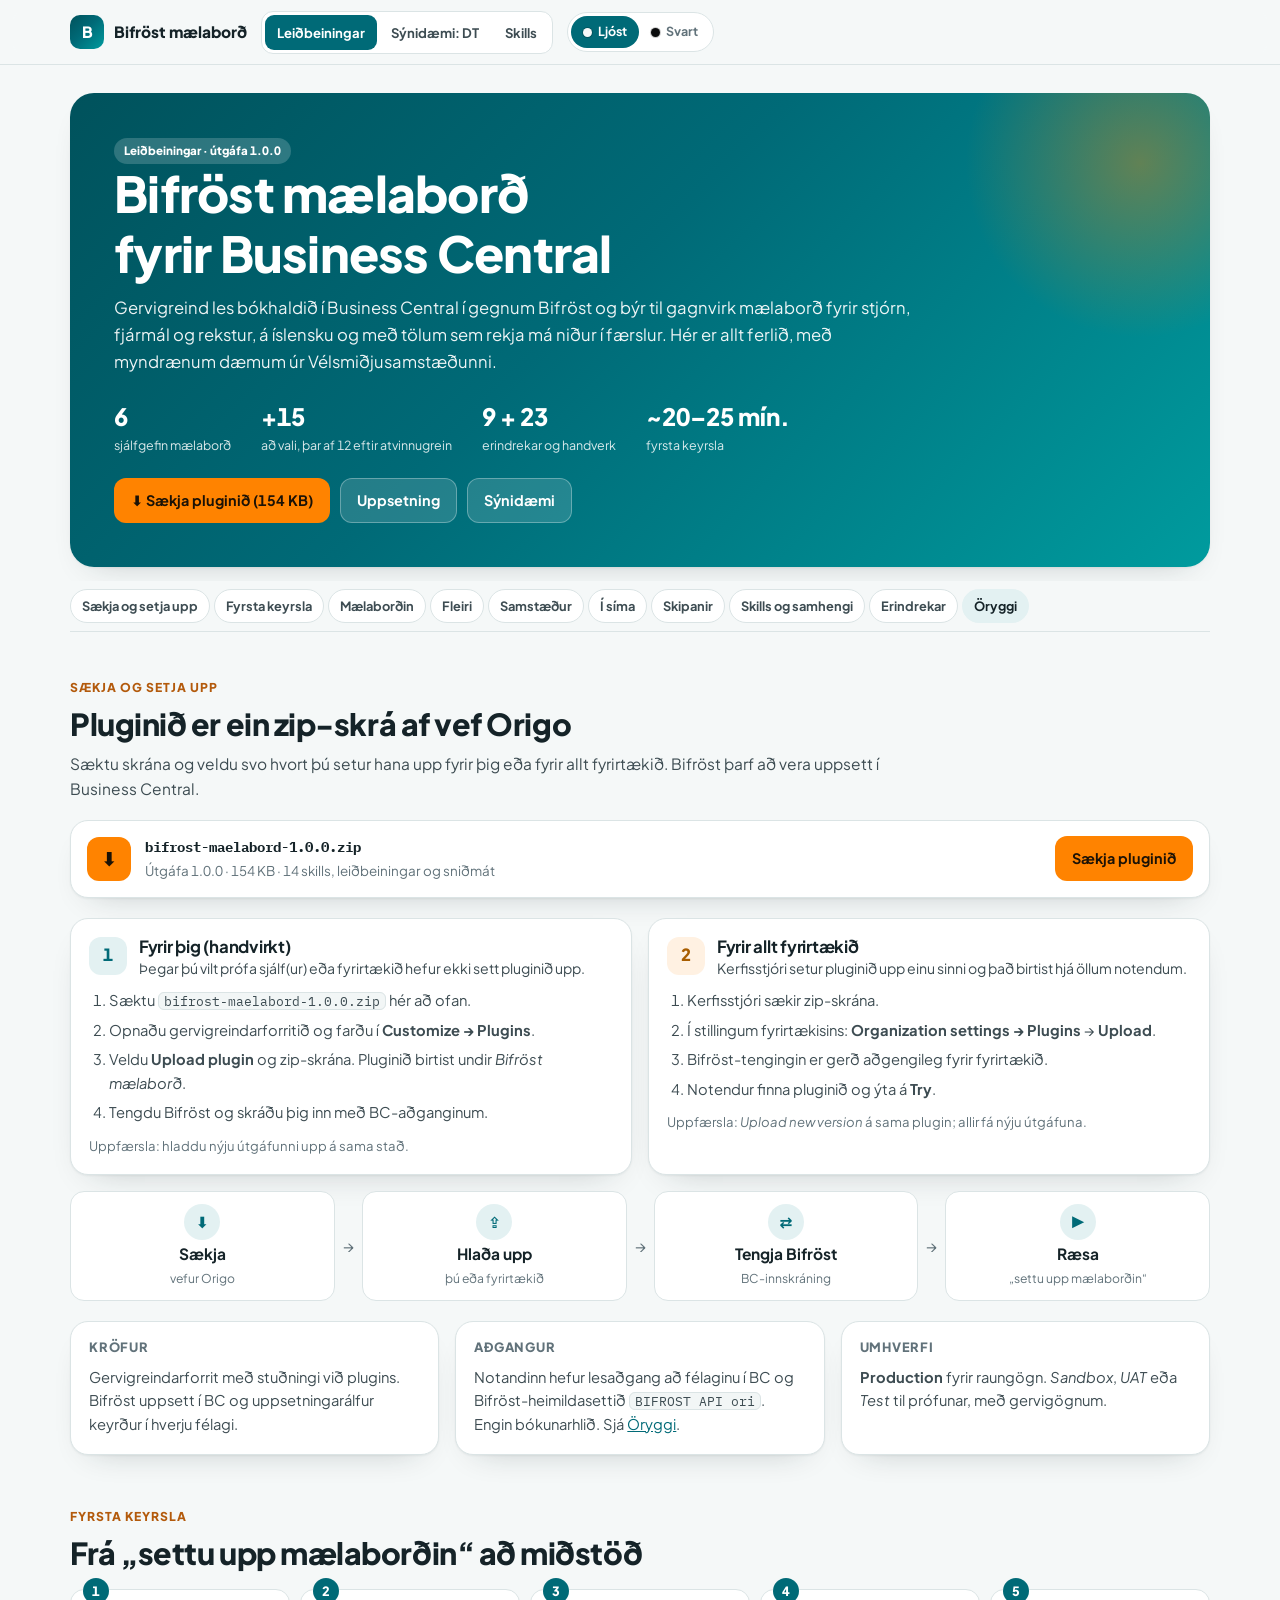
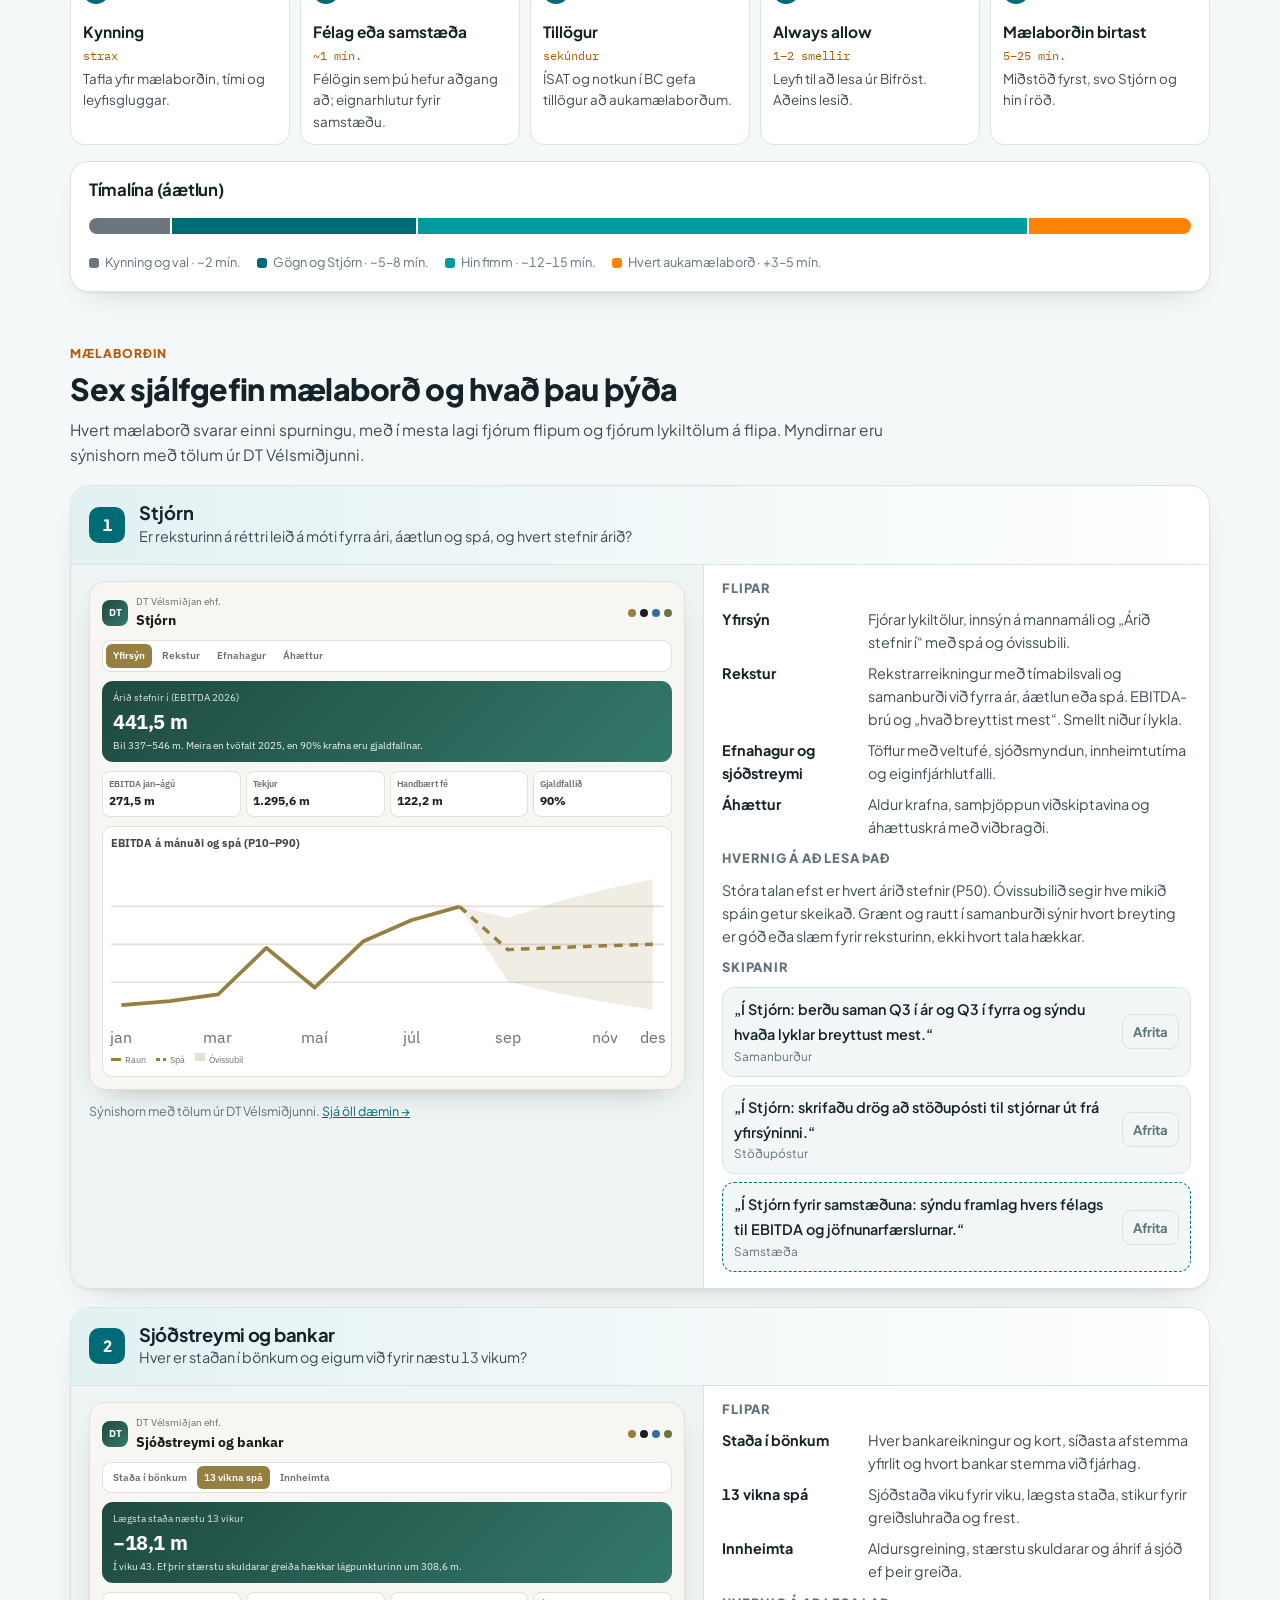
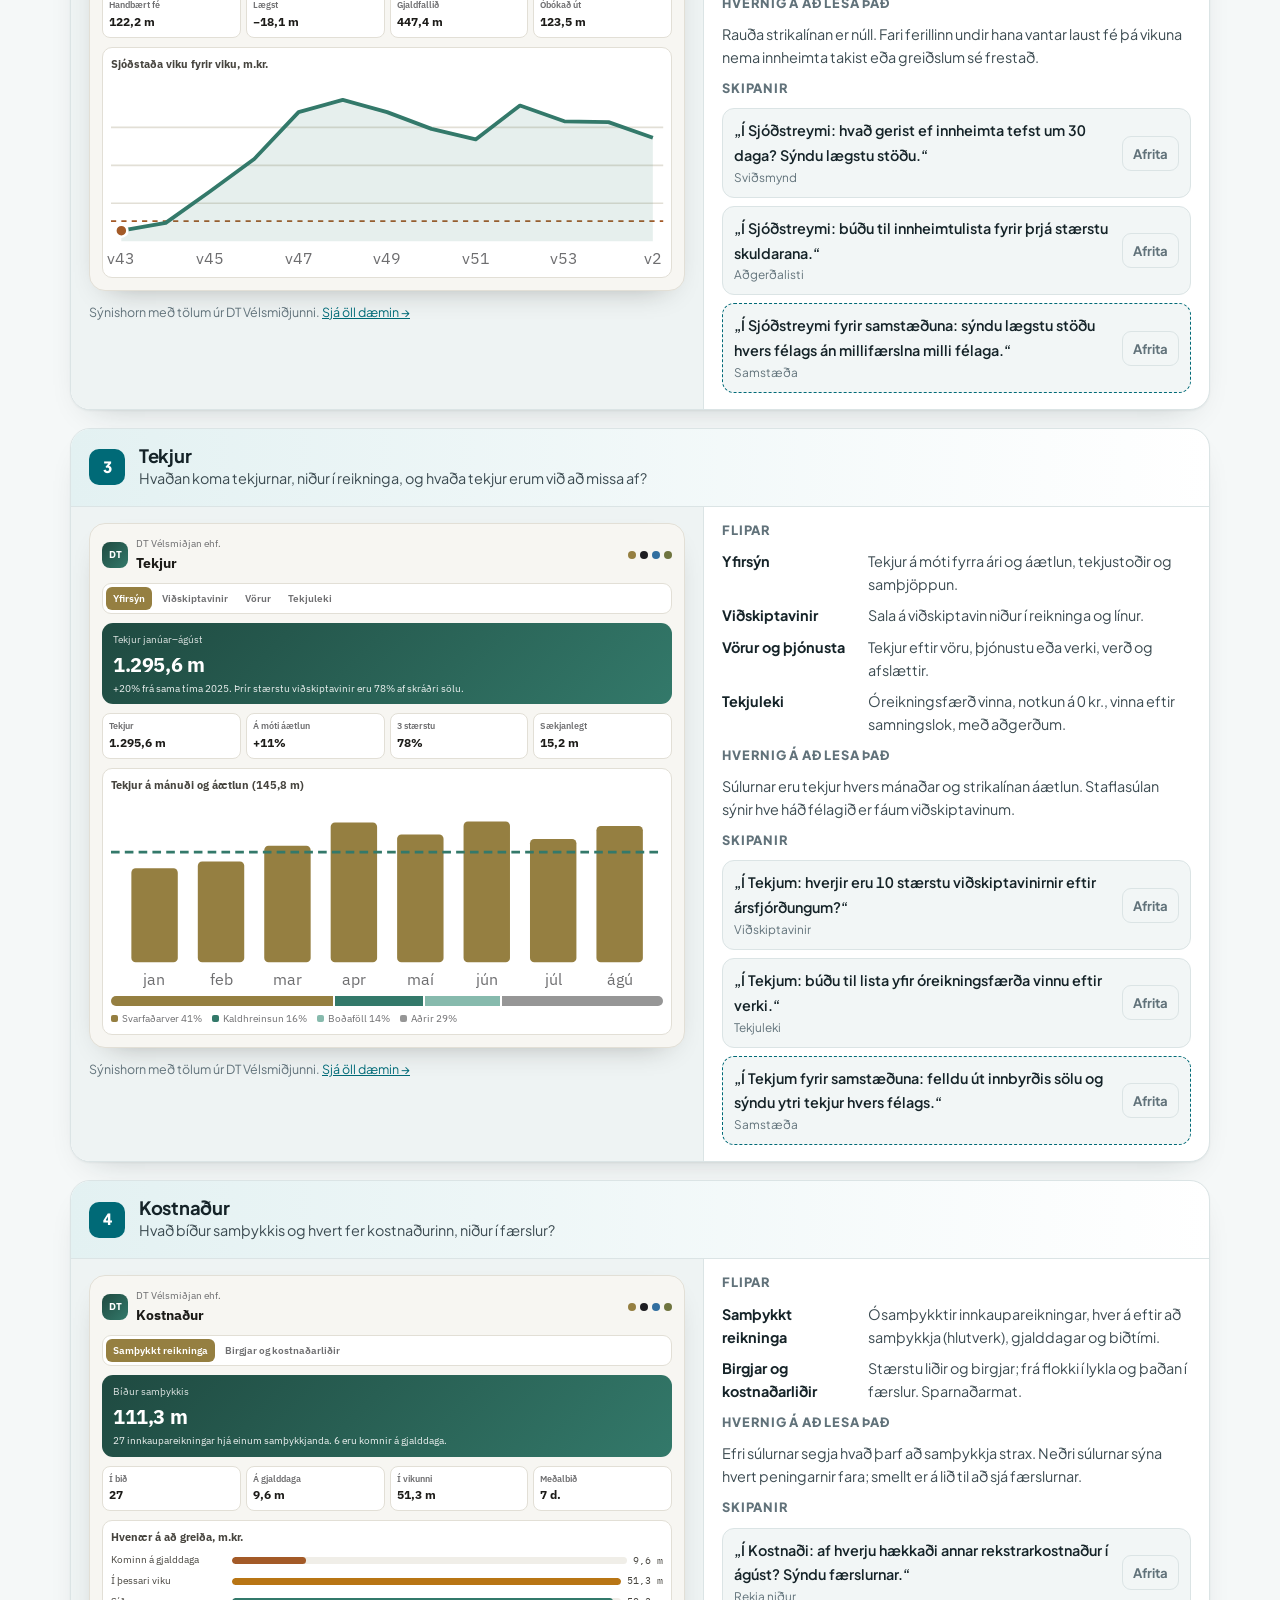
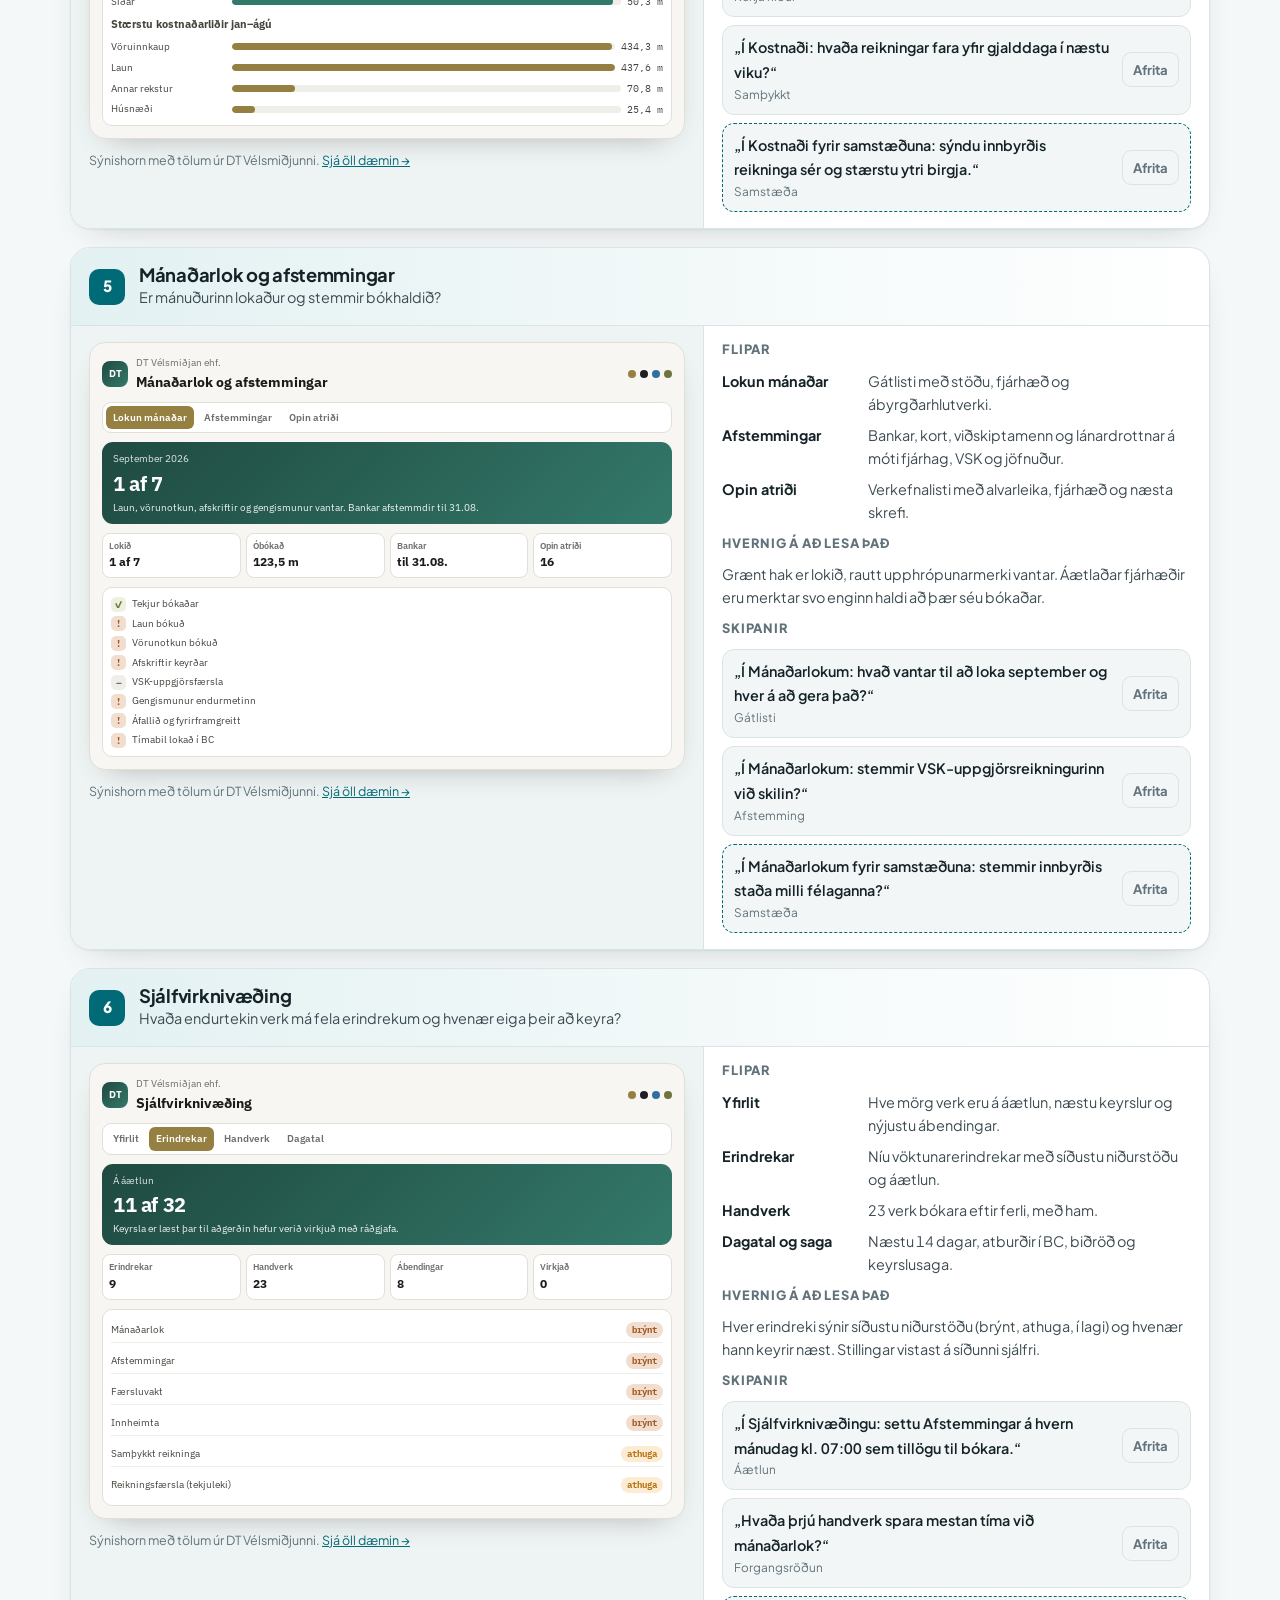
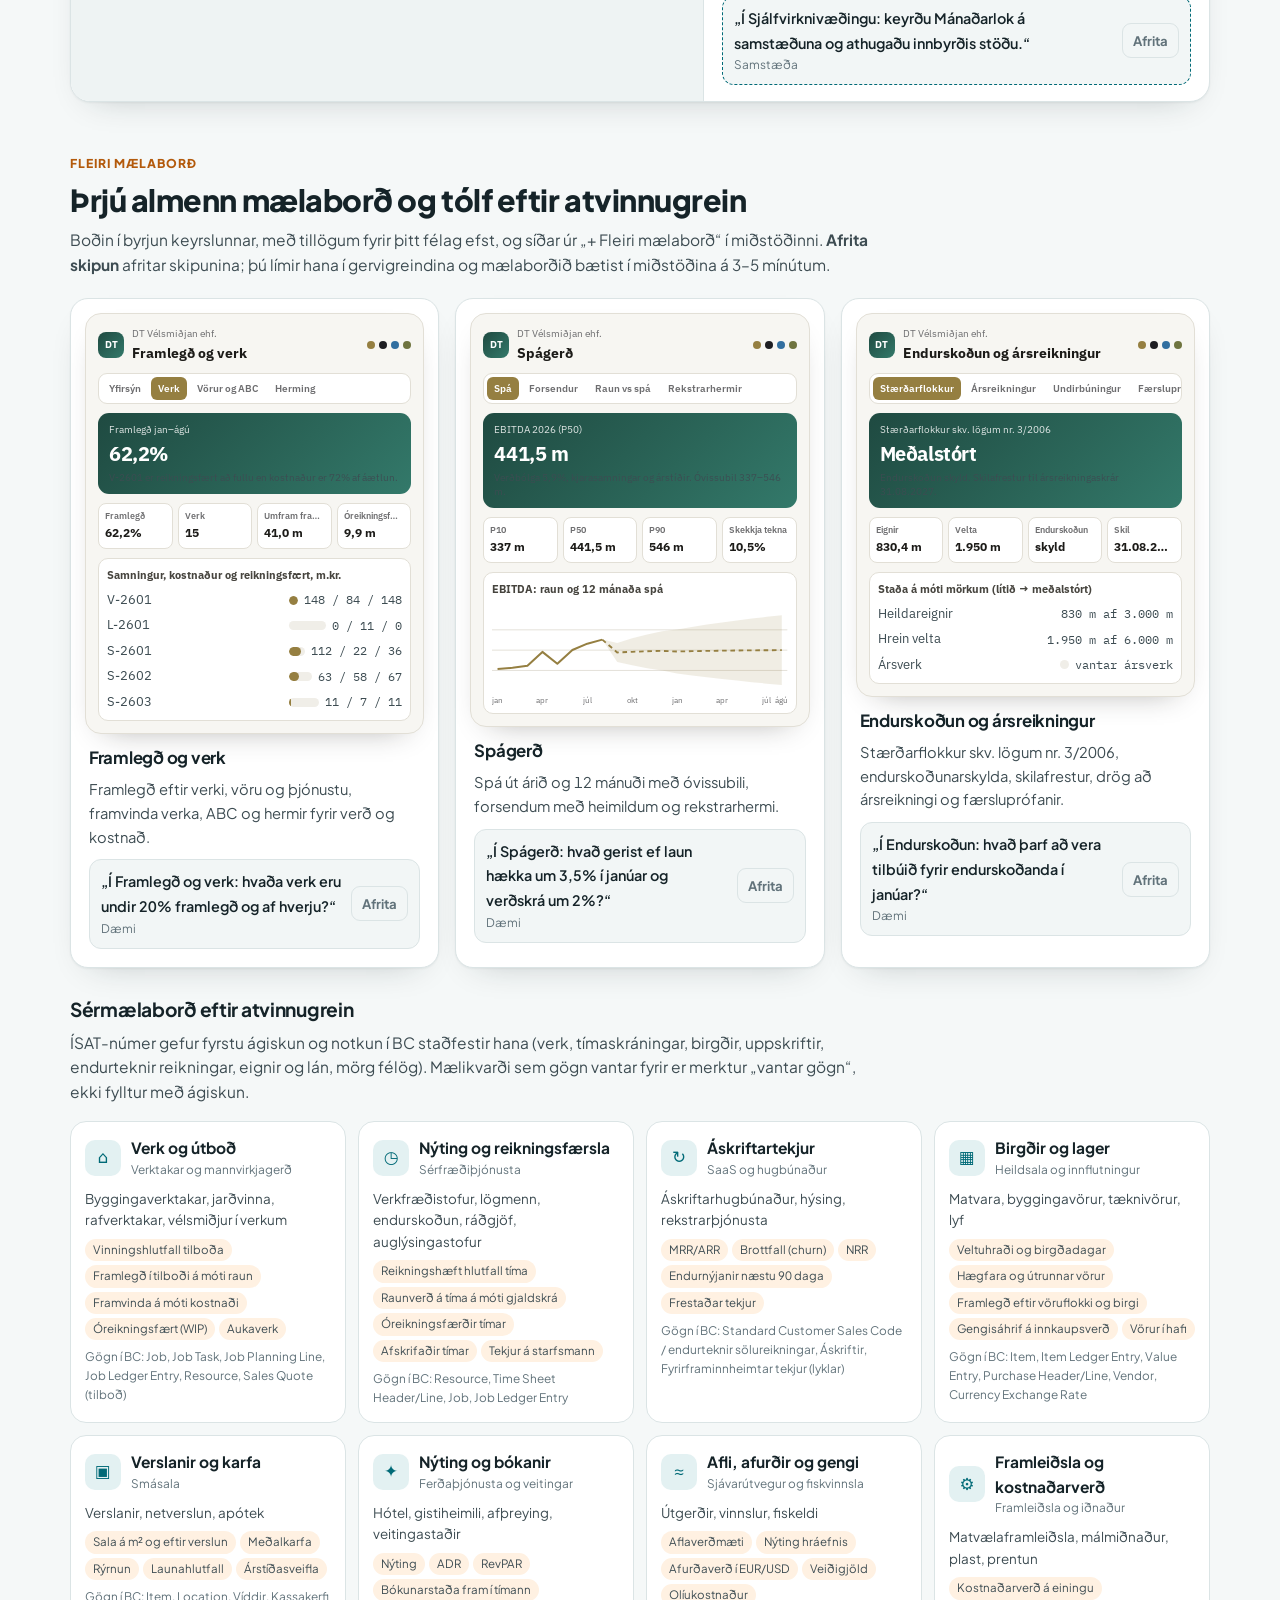
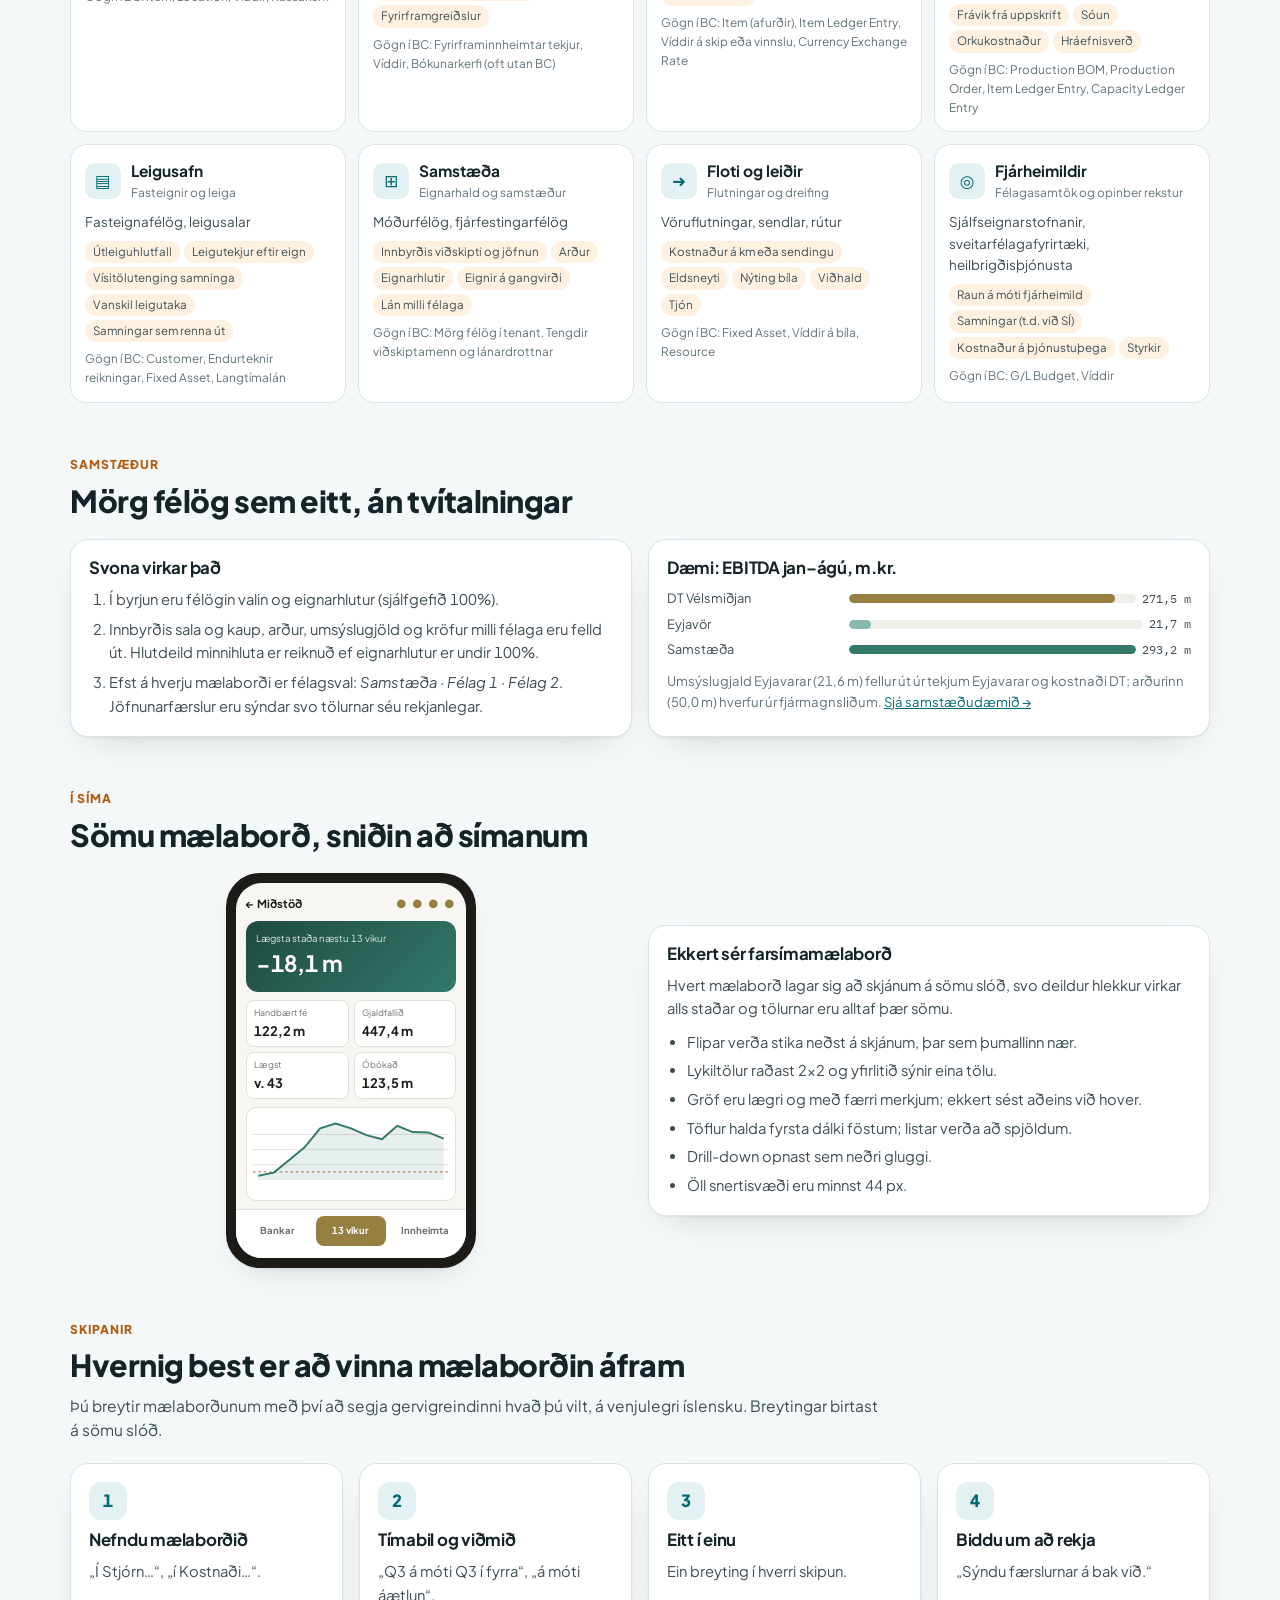
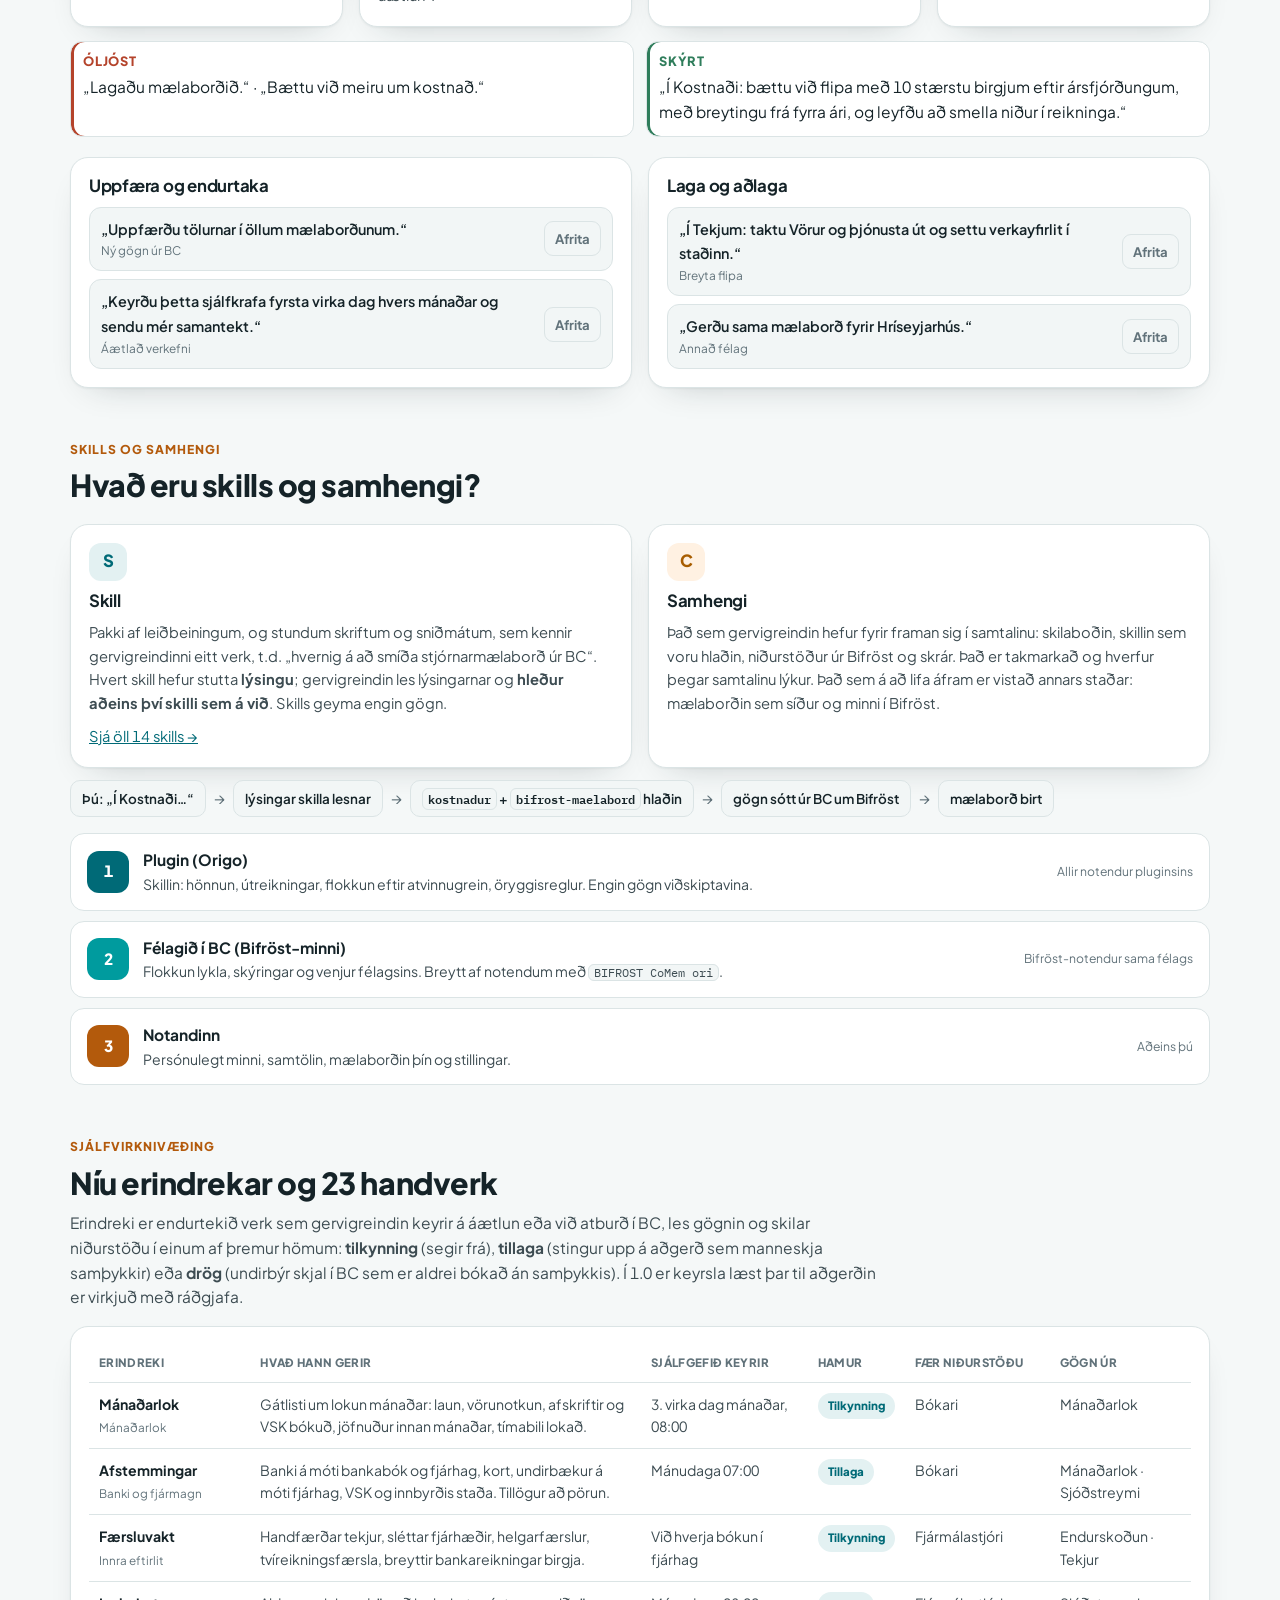
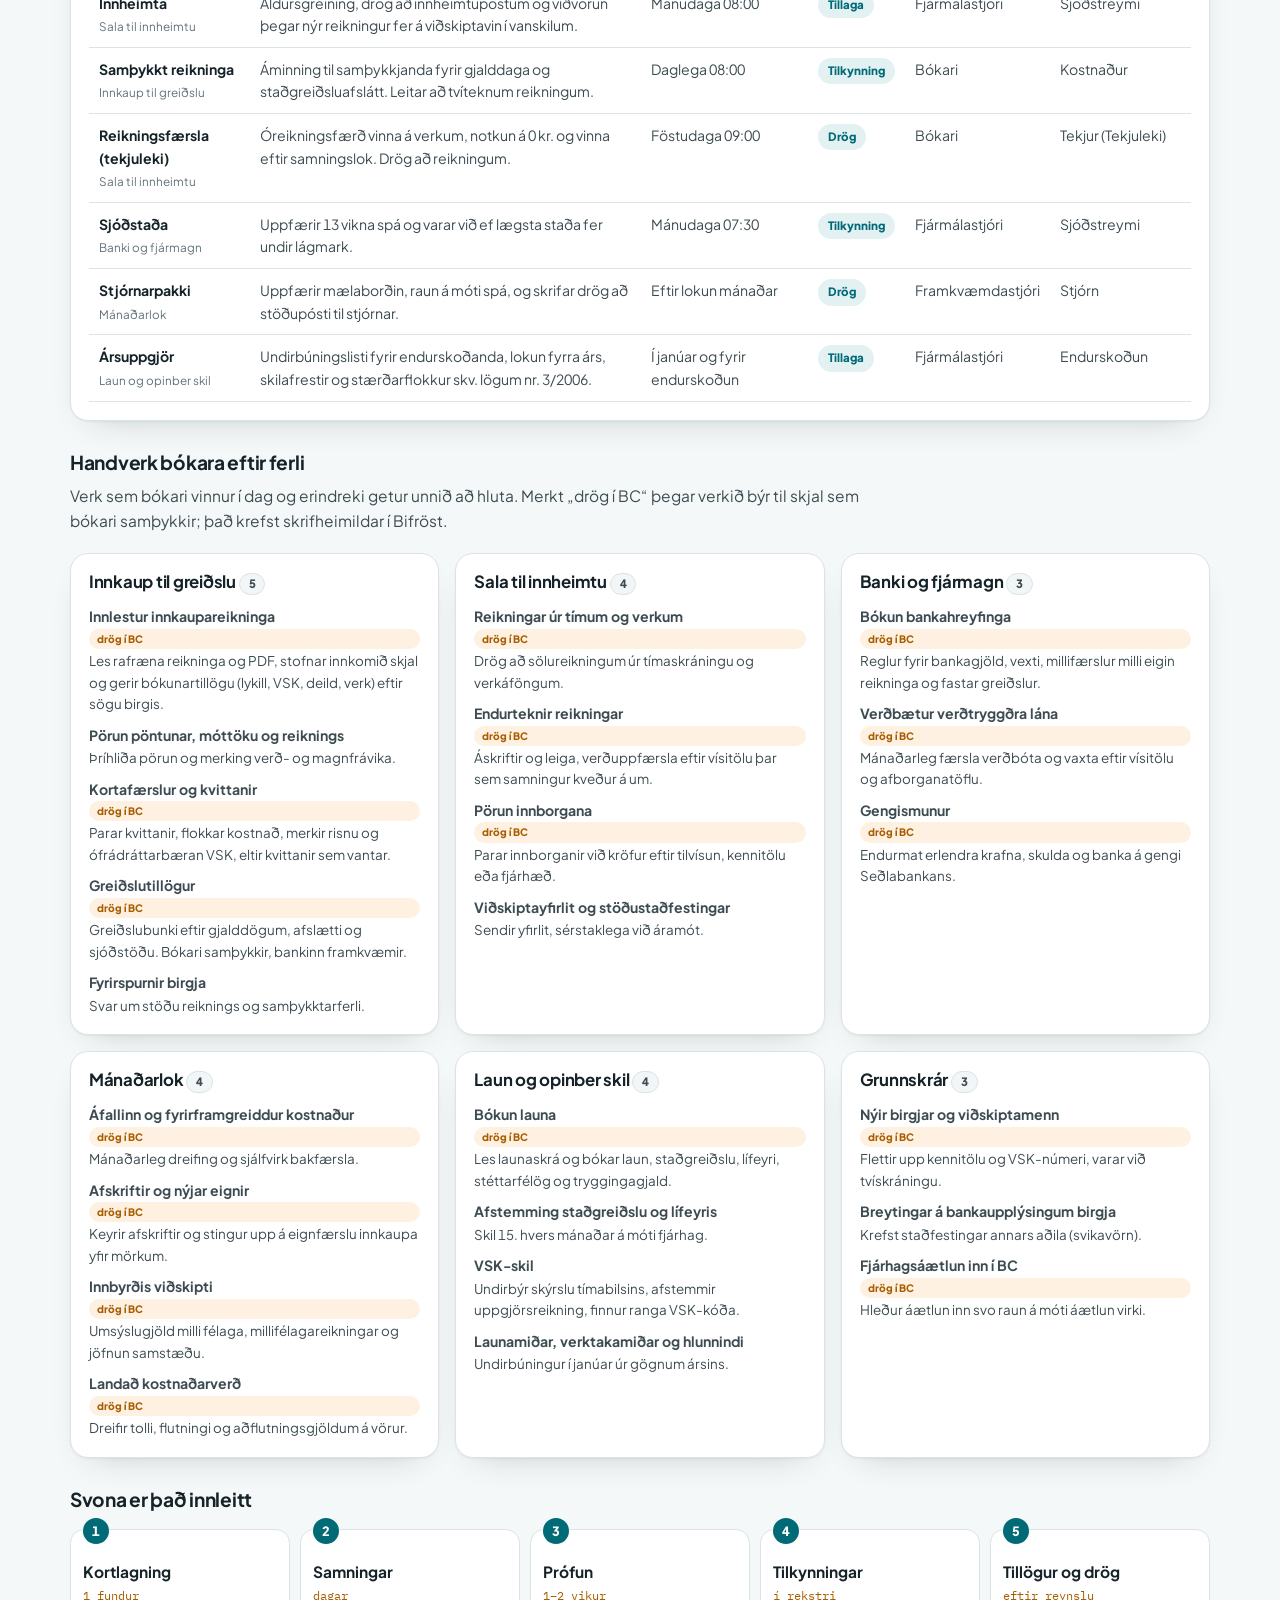
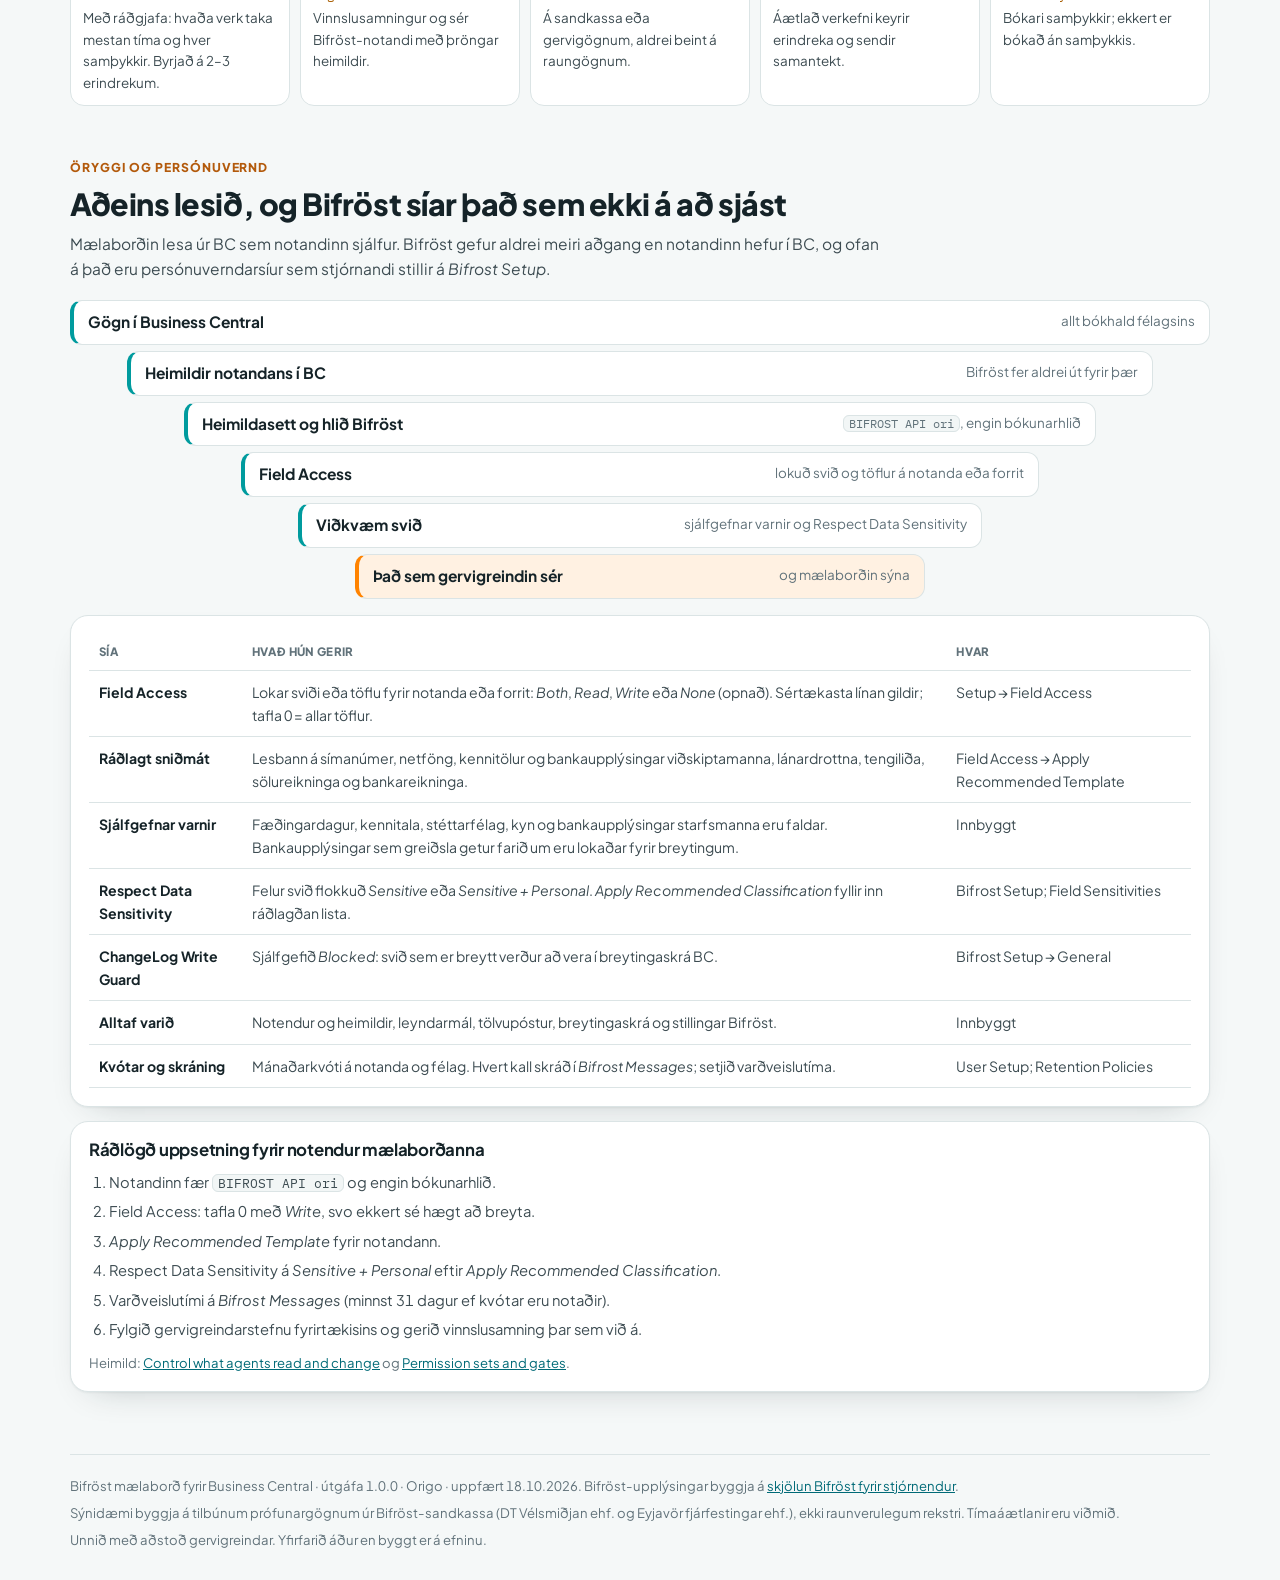
==== index.html @ 1c0a7d77 "Bifröst mælaborð 1.0.0 Co-Authored-By: Claude Opus 5.5 <noreply@anthropic.com>" ====
<!doctype html>
<html lang="is">
<head>
<meta charset="utf-8">
<meta name="viewport" content="width=device-width,initial-scale=1,viewport-fit=cover">
<title>Bifröst mælaborð fyrir Business Central</title>
<meta name="description" content="Leiðbeiningar og sýnidæmi fyrir Bifröst mælaborð 1.0: niðurhal og uppsetning, mælaborðin og hvað þau þýða, samstæður, sími, skills, erindrekar og persónuvernd.">
<script>(function(){var t="light";try{t=localStorage.getItem("bf-guide-theme2")||"light"}catch(e){}document.documentElement.setAttribute("data-g",t)})()</script>
<link rel="preconnect" href="https://fonts.googleapis.com">
<link rel="stylesheet" href="https://fonts.googleapis.com/css2?family=Plus+Jakarta+Sans:wght@400;500;600;700;800&family=IBM+Plex+Sans:wght@400;600;700&family=IBM+Plex+Mono:wght@400;500;600&subset=latin,latin-ext&display=swap">
<style>
:root{
  --o-teal:#006A77;--o-teal2:#009B9E;--o-orange:#FF8300;--o-copper:#B35A0C;--o-slate:#6B7680;--o-dark:#303A47;
  --bg:#f5f8f8;--bg2:#eef3f3;--panel:#ffffff;--panel2:#f2f6f6;--ink:#152328;--ink2:#3d4c52;--muted:#61727a;--line:#dbe4e5;
  --brand:var(--o-teal);--brand2:var(--o-teal2);--accent:var(--o-orange);--acc-ink:#1b1206;--ok:#2f7d5b;--warn:#a85d00;--bad:#b4432b;
  --link:#006A77;--soft:#e3f1f2;--soft-o:#fff1e2;
  --hero:linear-gradient(135deg,#00525c 0%,#006A77 45%,#009B9E 100%);
  --shadow:0 1px 2px rgba(21,35,40,.05),0 14px 34px -22px rgba(21,35,40,.3);
  --r:18px;--f:"TT Norms","Plus Jakarta Sans",system-ui,-apple-system,"Segoe UI",sans-serif;--mono:"IBM Plex Mono",ui-monospace,Menlo,monospace;
  color-scheme:light;
}
:root[data-g="black"]{--bg:#0a0b0c;--bg2:#101214;--panel:#15181a;--panel2:#1c2023;--ink:#f3f3f2;--ink2:#d2d4d4;--muted:#9a9fa3;--line:rgba(255,255,255,.1);
  --ok:#7fc8a9;--warn:#ffb15c;--bad:#ff8a6b;--link:#5fd0d2;--soft:rgba(0,155,158,.16);--soft-o:rgba(255,131,0,.14);
  --hero:linear-gradient(135deg,#0f1f22 0%,#00525c 60%,#006A77 100%);--shadow:0 1px 0 rgba(255,255,255,.04) inset,0 24px 48px -30px rgba(0,0,0,.8);color-scheme:dark}
*{box-sizing:border-box}
html{scroll-behavior:smooth;scroll-padding-top:84px}
body{margin:0;background:var(--bg);color:var(--ink);font:15.5px/1.6 var(--f);-webkit-font-smoothing:antialiased;font-variant-numeric:tabular-nums}
a{color:var(--link)}
h1,h2,h3,h4{margin:0;line-height:1.2;letter-spacing:-.015em;text-wrap:balance}
h2{font-size:clamp(1.4rem,3vw,1.9rem);font-weight:800}
h3{font-size:1.05rem;font-weight:700}
h4{font-size:.8rem;text-transform:uppercase;letter-spacing:.06em;color:var(--muted);font-weight:800}
p{margin:0}
code,.mono{font-family:var(--mono);font-size:.86em;background:var(--panel2);border:1px solid var(--line);border-radius:6px;padding:0 5px}
.wrap{max-width:1180px;margin:0 auto;padding:0 20px}
.top{position:sticky;top:0;z-index:20;backdrop-filter:blur(10px);background:color-mix(in srgb,var(--bg) 86%,transparent);border-bottom:1px solid var(--line)}
.top .wrap{display:flex;align-items:center;gap:14px;min-height:64px;flex-wrap:wrap;padding-block:8px}
.logo{display:flex;align-items:center;gap:10px;font-weight:800;text-decoration:none;color:var(--ink)}
.mark{width:34px;height:34px;border-radius:10px;background:var(--hero);display:grid;place-items:center;color:#fff;font-weight:800}
.nav{display:flex;gap:2px;flex-wrap:wrap;margin-left:auto}
.nav a{color:var(--ink2);text-decoration:none;font-size:.82rem;font-weight:600;padding:6px 9px;border-radius:999px;white-space:nowrap}
.nav a:hover,.nav a.on{background:var(--soft);color:var(--ink)}
.nav a.ext{border:1px solid var(--line)}
.tg{display:inline-flex;background:var(--panel);border:1px solid var(--line);border-radius:999px;padding:3px}
.tg button{font:inherit;font-size:.78rem;font-weight:700;border:0;background:none;color:var(--muted);padding:6px 12px;border-radius:999px;cursor:pointer;display:inline-flex;gap:6px;align-items:center}
.tg button[aria-pressed="true"]{background:var(--brand);color:#fff}
.tg i{width:9px;height:9px;border-radius:50%;display:inline-block;box-shadow:0 0 0 1px rgba(0,0,0,.2)}
@media (min-width:1101px){.top .wrap{flex-wrap:nowrap}.nav{flex-wrap:nowrap}}
@media (max-width:1100px){.nav{order:3;width:100%;margin-left:0;overflow-x:auto;flex-wrap:nowrap}}
.hero{margin:28px 0 8px;border-radius:24px;background:var(--hero);padding:clamp(22px,4vw,44px);position:relative;overflow:hidden;box-shadow:var(--shadow);color:#fff}
.hero::after{content:"";position:absolute;right:-120px;top:-120px;width:380px;height:380px;border-radius:50%;background:radial-gradient(circle,rgba(255,131,0,.38),transparent 65%)}
.hero>*{position:relative;z-index:1}
.hero h1{font-size:clamp(2rem,5vw,3.1rem);font-weight:800;max-width:22ch}
.hero p{color:rgba(255,255,255,.93);max-width:68ch;margin-top:12px;font-size:1.04rem}
.hero .row{display:flex;flex-wrap:wrap;gap:10px 30px;margin-top:22px}
.hero .row div{display:grid}.hero .row b{font-size:1.5rem;font-weight:800}.hero .row span{font-size:.78rem;opacity:.85}
.cta{display:flex;gap:10px;flex-wrap:wrap;margin-top:22px}
.btn{font:inherit;font-weight:700;font-size:.9rem;border-radius:12px;padding:10px 16px;border:1px solid transparent;cursor:pointer;text-decoration:none;display:inline-flex;align-items:center;gap:8px}
.btn.or{background:var(--accent);color:var(--acc-ink)}.btn.gh{background:rgba(255,255,255,.14);color:#fff;border-color:rgba(255,255,255,.3)}
.btn.sm{padding:6px 10px;font-size:.78rem;border-radius:9px}.btn.ln{background:var(--panel2);color:var(--ink);border-color:var(--line)}
.btn:focus-visible,.nav a:focus-visible,.tg button:focus-visible,summary:focus-visible{outline:2px solid var(--accent);outline-offset:2px}
.pill{display:inline-block;font-size:.72rem;font-weight:800;padding:3px 9px;border-radius:999px;white-space:nowrap;background:var(--panel2);color:var(--ink2);border:1px solid var(--line)}
.pill.t{background:var(--soft);color:var(--brand);border-color:transparent}.pill.o{background:var(--soft-o);color:var(--warn);border-color:transparent}
.hero .pill.o{background:rgba(255,255,255,.18);color:#fff}
section.s{padding:46px 0 6px}
.kick{font-size:.76rem;font-weight:800;letter-spacing:.08em;text-transform:uppercase;color:var(--o-copper);margin-bottom:8px}
:root[data-g="black"] .kick{color:var(--accent)}
.lead{color:var(--ink2);max-width:74ch;margin-top:10px}
.grid{display:grid;gap:16px;margin-top:20px}
.g2{grid-template-columns:repeat(2,minmax(0,1fr))}.g3{grid-template-columns:repeat(3,minmax(0,1fr))}.g4{grid-template-columns:repeat(4,minmax(0,1fr))}
@media (max-width:980px){.g4{grid-template-columns:repeat(2,minmax(0,1fr))}.g3{grid-template-columns:repeat(2,minmax(0,1fr))}}
@media (max-width:640px){.g2,.g3,.g4{grid-template-columns:minmax(0,1fr)}}
.card{background:var(--panel);border:1px solid var(--line);border-radius:var(--r);padding:18px;box-shadow:var(--shadow);min-width:0;display:grid;gap:10px;align-content:start}
.card p,.card li{color:var(--ink2);font-size:.92rem}
.card ul,.card ol{margin:0;padding-left:20px;display:grid;gap:5px}
.ico{width:38px;height:38px;border-radius:12px;display:grid;place-items:center;font-size:1.05rem;background:var(--soft);color:var(--brand);font-weight:800}
.ico.or{background:var(--soft-o);color:var(--warn)}
.steps{counter-reset:s;display:grid;gap:12px;margin-top:20px}
.step{display:grid;grid-template-columns:auto minmax(0,1fr) auto;gap:14px;align-items:start;background:var(--panel);border:1px solid var(--line);border-radius:16px;padding:14px 16px}
.step::before{counter-increment:s;content:counter(s);width:34px;height:34px;border-radius:50%;display:grid;place-items:center;background:var(--brand);color:#fff;font-weight:800}
.step b{display:block}.step p{color:var(--ink2);font-size:.9rem;margin-top:2px}
.time{font-family:var(--mono);font-size:.78rem;color:var(--warn);white-space:nowrap;padding-top:6px}
@media (max-width:560px){.step{grid-template-columns:auto minmax(0,1fr)}.time{grid-column:2;padding-top:0}}
.tl{display:flex;height:16px;border-radius:999px;overflow:hidden;gap:2px;margin-top:8px}.tl span{display:block;height:100%}
.tlg{display:flex;flex-wrap:wrap;gap:6px 16px;font-size:.8rem;color:var(--muted);margin-top:8px}.tlg i{display:inline-block;width:10px;height:10px;border-radius:3px;margin-right:6px;vertical-align:-1px}
.scroll{overflow-x:auto}
table{width:100%;border-collapse:separate;border-spacing:0;font-size:.88rem}
th{text-align:left;font-size:.72rem;color:var(--muted);font-weight:800;letter-spacing:.03em;text-transform:uppercase;padding:9px 10px;border-bottom:1px solid var(--line);white-space:nowrap}
td{padding:10px;border-bottom:1px solid var(--line);vertical-align:top;color:var(--ink2)}
td b{color:var(--ink)} td.n,th.n{text-align:right;font-family:var(--mono);white-space:nowrap}
tr.sum td{font-weight:800;color:var(--ink);background:var(--panel2)}
.note{border-left:3px solid var(--accent);padding:9px 12px;background:var(--soft-o);border-radius:0 10px 10px 0;color:var(--ink2);font-size:.9rem;margin-top:14px}
.tip{border-left:3px solid var(--brand);padding:9px 12px;background:var(--soft);border-radius:0 10px 10px 0;color:var(--ink2);font-size:.9rem;margin-top:12px}
/* dashboard detail cards */
.db{background:var(--panel);border:1px solid var(--line);border-radius:20px;box-shadow:var(--shadow);overflow:hidden;margin-top:18px}
.db-h{display:flex;gap:14px;align-items:center;flex-wrap:wrap;padding:16px 18px;border-bottom:1px solid var(--line);background:linear-gradient(90deg,var(--soft),transparent)}
.db-h .num{width:36px;height:36px;border-radius:10px;background:var(--brand);color:#fff;display:grid;place-items:center;font-weight:800}
.db-h h3{font-size:1.15rem}.db-h p{color:var(--ink2);font-size:.9rem}
.db-b{display:grid;grid-template-columns:minmax(0,1.25fr) minmax(0,1fr);gap:0}
@media (max-width:900px){.db-b{grid-template-columns:minmax(0,1fr)}}
.db-b>div{padding:16px 18px;display:grid;gap:12px;align-content:start;min-width:0}
.db-b>div+div{border-left:1px solid var(--line)}
@media (max-width:900px){.db-b>div+div{border-left:0;border-top:1px solid var(--line)}}
.tabs-l{display:grid;gap:8px}.tabs-l div{display:grid;grid-template-columns:8.5rem minmax(0,1fr);gap:10px;font-size:.9rem}
.tabs-l b{color:var(--ink)}.tabs-l span{color:var(--ink2)}
@media (max-width:520px){.tabs-l div{grid-template-columns:minmax(0,1fr)}}
.kpis{display:grid;grid-template-columns:repeat(2,minmax(0,1fr));gap:8px}
.kpis div{background:var(--panel2);border:1px solid var(--line);border-radius:12px;padding:10px;display:grid;gap:2px;min-width:0}
.kpis span{font-size:.72rem;color:var(--muted);font-weight:700}.kpis b{font-size:1.15rem;letter-spacing:-.02em}.kpis em{font-style:normal;font-size:.76rem;color:var(--ink2)}
.ex{display:grid;gap:8px}
.pq{display:grid;grid-template-columns:minmax(0,1fr) auto;gap:10px;align-items:center;background:var(--panel2);border:1px solid var(--line);border-radius:12px;padding:9px 11px}
.pq q{quotes:"„" "“";font-weight:600;color:var(--ink);font-size:.9rem}.pq small{display:block;color:var(--muted);font-size:.74rem;margin-top:1px}
.pq.sam{border-style:dashed;border-color:var(--brand)}
.vs{display:grid;grid-template-columns:repeat(2,minmax(0,1fr));gap:12px;margin-top:14px}
.vs>div{border-radius:12px;padding:12px;border:1px solid var(--line);background:var(--panel)}
.vs .bad{box-shadow:inset 3px 0 0 var(--bad)}.vs .good{box-shadow:inset 3px 0 0 var(--ok)}
.vs h4{margin:0 0 6px}.vs .bad h4{color:var(--bad)}.vs .good h4{color:var(--ok)}
@media (max-width:640px){.vs{grid-template-columns:minmax(0,1fr)}}
/* layered diagram */
.layers{display:grid;gap:10px;margin-top:16px}
.layer{display:grid;grid-template-columns:auto minmax(0,1fr) auto;gap:14px;align-items:center;border-radius:14px;padding:14px 16px;border:1px solid var(--line);background:var(--panel)}
.layer .lv{width:42px;height:42px;border-radius:12px;display:grid;place-items:center;font-weight:800;color:#fff}
.layer b{display:block}.layer p{color:var(--ink2);font-size:.88rem}
.layer .who{font-size:.76rem;color:var(--muted);text-align:right;max-width:16rem}
@media (max-width:640px){.layer{grid-template-columns:auto minmax(0,1fr)}.layer .who{grid-column:2;text-align:left}}
.flow{display:flex;flex-wrap:wrap;gap:8px;align-items:center;margin-top:12px}
.flow span{background:var(--panel2);border:1px solid var(--line);border-radius:10px;padding:7px 11px;font-size:.84rem;font-weight:600}
.flow i{color:var(--muted);font-style:normal}
/* demo */
.demo{margin-top:20px;border-radius:22px;border:1px solid var(--line);background:#f7f6f2;color:#1c1b18;padding:18px;box-shadow:var(--shadow);display:grid;gap:14px}
.demo .dh{display:flex;flex-wrap:wrap;gap:10px;align-items:center;justify-content:space-between}
.demo .dlogo{display:flex;gap:10px;align-items:center}.demo .dlogo span{width:36px;height:36px;border-radius:10px;background:linear-gradient(135deg,#1f4a41,#33796a);color:#fff;display:grid;place-items:center;font-weight:800}
.demo .eb{font-size:.74rem;color:#6e6e70;font-weight:600}.demo h3{font-size:1.25rem}
.seg{display:inline-flex;background:#f0eee8;border:1px solid #e2dfd6;border-radius:10px;padding:3px;gap:2px;flex-wrap:wrap}
.seg button{font:inherit;font-size:.8rem;font-weight:700;border:0;background:none;color:#6e6e70;padding:6px 11px;border-radius:8px;cursor:pointer}
.seg button[aria-pressed="true"]{background:#957f41;color:#fff}
.dhero{border-radius:16px;background:linear-gradient(135deg,#1f4a41 0%,#2b6659 60%,#33796a 100%);color:#fff;padding:16px 18px;display:grid;gap:6px}
.dhero .big{font-size:clamp(1.8rem,4vw,2.4rem);font-weight:800;letter-spacing:-.03em}.dhero small{font-size:.85rem;opacity:.85;margin-left:6px}.dhero p{font-size:.88rem;opacity:.92}
.dk{display:grid;grid-template-columns:repeat(4,minmax(0,1fr));gap:10px}@media (max-width:760px){.dk{grid-template-columns:repeat(2,minmax(0,1fr))}}
.dk div{background:#fff;border:1px solid #e2dfd6;border-radius:14px;padding:12px;display:grid;gap:2px;min-width:0}
.dk span{font-size:.74rem;color:#6e6e70;font-weight:600}.dk b{font-size:1.35rem;letter-spacing:-.02em;white-space:nowrap;overflow:hidden;text-overflow:ellipsis}
.dcard{background:#fff;border:1px solid #e2dfd6;border-radius:14px;padding:14px;display:grid;gap:8px;min-width:0}
.dcard table{font-size:.84rem}.dcard th{color:#6e6e70;border-color:#e2dfd6}.dcard td{color:#46443e;border-color:#efede7}.dcard tr.sum td{background:#f4f2ec;color:#1c1b18}
.dnote{font-size:.78rem;color:#6e6e70}
.dg2{display:grid;grid-template-columns:minmax(0,1.4fr) minmax(0,1fr);gap:12px}@media (max-width:820px){.dg2{grid-template-columns:minmax(0,1fr)}}
.el{display:grid;gap:8px}.el div{display:grid;grid-template-columns:minmax(0,1fr) auto;gap:10px;background:#f4f2ec;border-radius:10px;padding:8px 10px;font-size:.84rem}.el b{font-family:var(--mono)}
details{background:var(--panel);border:1px solid var(--line);border-radius:14px;padding:12px 16px}
details+details{margin-top:10px}
summary{cursor:pointer;font-weight:700;list-style:none}summary::-webkit-details-marker{display:none}
summary::before{content:"+";display:inline-block;width:22px;color:var(--accent);font-weight:800}details[open] summary::before{content:"–"}
details p,details li{color:var(--ink2);font-size:.92rem;margin-top:8px}
.srch{font:inherit;font-size:.9rem;background:var(--panel);color:var(--ink);border:1px solid var(--line);border-radius:12px;padding:10px 12px;width:min(420px,100%)}
.chips{display:flex;flex-wrap:wrap;gap:6px}
.chips button{font:inherit;font-size:.8rem;font-weight:700;border:1px solid var(--line);background:var(--panel);color:var(--ink2);border-radius:999px;padding:6px 12px;cursor:pointer}
.chips button[aria-pressed="true"]{background:var(--brand);color:#fff;border-color:var(--brand)}
.sk{background:var(--panel);border:1px solid var(--line);border-radius:18px;box-shadow:var(--shadow);padding:18px;display:grid;gap:10px;min-width:0}
.sk .h{display:flex;gap:10px;align-items:center;flex-wrap:wrap}
.sk code{font-size:.82rem}
.sk .trig{display:flex;flex-wrap:wrap;gap:6px}.sk .trig span{font-size:.76rem;background:var(--panel2);border:1px solid var(--line);border-radius:999px;padding:2px 9px;color:var(--ink2)}
footer{margin:56px 0 30px;padding-top:20px;border-top:1px solid var(--line);color:var(--muted);font-size:.82rem;display:grid;gap:6px}
.toast{position:fixed;left:50%;bottom:22px;transform:translateX(-50%);background:var(--accent);color:var(--acc-ink);font-weight:800;padding:10px 16px;border-radius:12px;box-shadow:var(--shadow);opacity:0;transition:opacity .2s;pointer-events:none;z-index:50}
.toast.on{opacity:1}
[hidden]{display:none!important}
@media (prefers-reduced-motion:reduce){html{scroll-behavior:auto}*{transition:none!important}}

.mock{margin:0;background:#f7f6f2;color:#1c1b18;border:1px solid #e2dfd6;border-radius:16px;padding:12px;display:grid;gap:9px;box-shadow:0 12px 30px -20px rgba(27,25,21,.45);font-family:"IBM Plex Sans","Plus Jakarta Sans",system-ui,sans-serif;min-width:0;align-content:start}
.mk-top{display:flex;gap:8px;align-items:center}.mk-top div{display:grid;min-width:0}.mk-top small{font-size:.62rem;color:#6e6e70}.mk-top b{font-size:.86rem;white-space:nowrap;overflow:hidden;text-overflow:ellipsis}
.mk-logo{width:26px;height:26px;border-radius:8px;background:linear-gradient(135deg,#1f4a41,#33796a);color:#fff;display:grid;place-items:center;font-size:.62rem;font-weight:800;flex:none}
.mk-dots{margin-left:auto;display:flex;gap:4px}.mk-dots i{width:8px;height:8px;border-radius:50%;background:#957f41}.mk-dots i:nth-child(2){background:#1e1e22}.mk-dots i:nth-child(3){background:#326fa0}.mk-dots i:nth-child(4){background:#6f743f}
.mk-tabs{display:flex;gap:3px;background:#fff;border:1px solid #e2dfd6;border-radius:9px;padding:3px;overflow:hidden}
.mk-tabs span{font-size:.6rem;font-weight:600;color:#6e6e70;padding:4px 7px;border-radius:6px;white-space:nowrap}.mk-tabs span.on{background:#957f41;color:#fff}
.mk-hero{border-radius:11px;background:linear-gradient(135deg,#1f4a41 0%,#2b6659 60%,#33796a 100%);color:#fff;padding:9px 11px;display:grid;gap:1px}
.mk-hero small{font-size:.6rem;opacity:.85}.mk-hero b{font-size:1.25rem;letter-spacing:-.02em}.mk-hero p{font-size:.64rem;opacity:.92;line-height:1.35}
.mk-k{display:grid;grid-template-columns:repeat(4,minmax(0,1fr));gap:5px}
.mk-k div{background:#fff;border:1px solid #e2dfd6;border-radius:8px;padding:5px 6px;display:grid;min-width:0}
.mk-k span{font-size:.54rem;color:#6e6e70;font-weight:600;white-space:nowrap;overflow:hidden;text-overflow:ellipsis}.mk-k b{font-size:.78rem;white-space:nowrap;overflow:hidden;text-overflow:ellipsis}
.mk-b{background:#fff;border:1px solid #e2dfd6;border-radius:10px;padding:8px;display:grid;gap:6px;min-width:0}
.mk-b h5{margin:0;font-size:.66rem;color:#46443e}
svg.mini{width:100%;height:auto;display:block;overflow:visible}
.mhb{display:grid;gap:5px}.mhb div{display:grid;grid-template-columns:minmax(0,7.2rem) minmax(0,1fr) auto;gap:6px;align-items:center;font-size:.62rem;color:#46443e}
.mhb span{white-space:nowrap;overflow:hidden;text-overflow:ellipsis}.mhb i{height:7px;background:#f0eee8;border-radius:9px;overflow:hidden;display:block}.mhb i b{display:block;height:100%;border-radius:9px}
.mhb em{font-style:normal;font-family:"IBM Plex Mono",monospace;font-size:.6rem;white-space:nowrap}
.mstack>div{display:flex;height:10px;border-radius:9px;overflow:hidden;gap:2px}.mstack p{display:flex;flex-wrap:wrap;gap:3px 10px;margin:5px 0 0;font-size:.6rem;color:#6e6e70}.mstack em{font-style:normal}.mstack i{display:inline-block;width:7px;height:7px;border-radius:2px;margin-right:4px}
.mcheck{list-style:none;margin:0;padding:0;display:grid;gap:3px}.mcheck li{display:flex;gap:6px;align-items:center;font-size:.64rem;color:#46443e}
.mcheck b{width:15px;height:15px;border-radius:5px;display:grid;place-items:center;font-size:.6rem;flex:none}.mcheck .ok b{background:#eef0e0;color:#6f743f}.mcheck .no b{background:#f1decf;color:#a35a27}.mcheck .na b{background:#f0eee8;color:#6e6e70}
.mrow{display:grid;grid-template-columns:minmax(0,1fr) auto;gap:6px;font-size:.62rem;color:#46443e;padding:4px 0;border-bottom:1px solid #efede7}.mrow:last-child{border:0}.mrow b{font-family:"IBM Plex Mono",monospace;font-size:.6rem}
.mtag{display:inline-block;font-size:.55rem;font-weight:700;padding:1px 6px;border-radius:9px;background:#f1decf;color:#a35a27}.mtag.g{background:#eef0e0;color:#6f743f}.mtag.y{background:#fbecd3;color:#b87514}
.mcols{display:grid;grid-template-columns:repeat(2,minmax(0,1fr));gap:8px}
.mleg{display:flex;flex-wrap:wrap;gap:3px 10px;font-size:.58rem;color:#6e6e70}.mleg i{display:inline-block;width:10px;height:3px;margin-right:4px;vertical-align:2px}
@media (max-width:420px){.mk-k{grid-template-columns:repeat(2,minmax(0,1fr))}.mhb div{grid-template-columns:minmax(0,5.5rem) minmax(0,1fr) auto}}

html{scroll-padding-top:136px}
.ptabs{display:inline-flex;background:var(--panel);border:1px solid var(--line);border-radius:12px;padding:3px;gap:2px}
.ptabs button,.ptabs a{display:inline-flex;align-items:center;font:inherit;font-size:.82rem;font-weight:700;border:0;background:none;color:var(--ink2);padding:7px 12px;border-radius:9px;cursor:pointer;text-decoration:none;white-space:nowrap}
.ptabs button[aria-selected="true"]{background:var(--brand);color:#fff}
.subnav{position:sticky;top:64px;z-index:15;display:flex;gap:4px;overflow-x:auto;scrollbar-width:none;padding:8px 0;background:var(--bg);margin-top:14px;border-bottom:1px solid var(--line)}
.subnav::-webkit-scrollbar{display:none}
.subnav a{flex:none;font-size:.8rem;font-weight:700;color:var(--ink2);text-decoration:none;padding:6px 11px;border-radius:999px;border:1px solid var(--line);background:var(--panel)}
.subnav a.on,.subnav a:hover{background:var(--soft);color:var(--ink);border-color:transparent}
.hero.dt{background:linear-gradient(135deg,#1f4a41 0%,#2b6659 55%,#33796a 100%)}
.dl{display:grid;grid-template-columns:auto minmax(0,1fr) auto;gap:14px;align-items:center;background:var(--panel);border:1px solid var(--line);border-radius:18px;padding:14px 16px;margin-top:18px;box-shadow:var(--shadow)}
.dl-i{width:44px;height:44px;border-radius:12px;background:var(--accent);color:var(--acc-ink);display:grid;place-items:center;font-size:1.2rem;font-weight:800}
.dl b{display:block;font-family:var(--mono);font-size:.9rem}.dl span{color:var(--muted);font-size:.84rem}
@media (max-width:560px){.dl{grid-template-columns:auto minmax(0,1fr)}.dl .btn{grid-column:1/-1;justify-content:center}}
.opt-h{display:flex;gap:12px;align-items:flex-start}.opt-h p{font-size:.88rem}
ol.st{margin:0;padding-left:20px;display:grid;gap:6px}ol.st li{color:var(--ink2);font-size:.92rem}
.sm{font-size:.82rem!important;color:var(--muted)!important}
.flowv{display:flex;align-items:center;gap:8px;margin-top:16px;flex-wrap:wrap}
.flowv div{flex:1 1 130px;background:var(--panel);border:1px solid var(--line);border-radius:14px;padding:12px;display:grid;gap:2px;text-align:center;justify-items:center}
.flowv span{width:36px;height:36px;border-radius:50%;background:var(--soft);color:var(--brand);display:grid;place-items:center;font-weight:800}
.flowv small{color:var(--muted);font-size:.76rem}.flowv>i{color:var(--muted);font-style:normal}
@media (max-width:640px){.flowv>i{display:none}.flowv div{flex-basis:calc(50% - 8px)}}
.tlx{display:grid;grid-template-columns:repeat(5,minmax(0,1fr));gap:10px;margin-top:18px;counter-reset:t}
.tlx div{position:relative;background:var(--panel);border:1px solid var(--line);border-radius:14px;padding:30px 12px 12px;display:grid;gap:2px;align-content:start}
.tlx div::before{counter-increment:t;content:counter(t);position:absolute;top:-12px;left:12px;width:26px;height:26px;border-radius:50%;background:var(--brand);color:#fff;display:grid;place-items:center;font-weight:800;font-size:.8rem}
.tlx small{font-family:var(--mono);font-size:.74rem;color:var(--warn)}.tlx p{font-size:.84rem;color:var(--ink2)}
@media (max-width:900px){.tlx{grid-template-columns:repeat(2,minmax(0,1fr));row-gap:22px}}
.db-v{background:var(--bg2)}.cap{font-size:.78rem;color:var(--muted)}
.rd{font-size:.9rem;color:var(--ink2)}
.ov{margin:-4px -4px 4px}
.h3s{margin-top:30px;font-size:1.2rem}
.pks{display:grid;grid-template-columns:repeat(auto-fill,minmax(min(100%,260px),1fr));gap:12px;margin-top:16px}
.pk{background:var(--panel);border:1px solid var(--line);border-radius:16px;padding:14px;display:grid;gap:8px;align-content:start}
.pk-h{display:flex;gap:10px;align-items:center}.pk-h div{display:grid}.pk-h small{font-size:.74rem;color:var(--muted)}
.pk-i{width:36px;height:36px;border-radius:10px;background:var(--soft);color:var(--brand);display:grid;place-items:center;font-size:1.05rem;flex:none}
.pk p{font-size:.84rem;color:var(--ink2)}.pk-g{font-size:.74rem;color:var(--muted)}
.chipsx{display:flex;flex-wrap:wrap;gap:4px}.chipsx span{font-size:.72rem;background:var(--soft-o);color:var(--ink2);border-radius:999px;padding:2px 8px}
.ac{align-items:center}
.phone{justify-self:center;width:250px;border-radius:34px;background:#1c1b18;padding:10px;box-shadow:var(--shadow)}
.ph-s{background:#f7f6f2;border-radius:26px;overflow:hidden;display:grid;gap:8px;padding:12px 10px 0;color:#1c1b18}
.ph-top{display:flex;justify-content:space-between;font-size:.7rem;font-weight:700}.ph-top span{color:#957f41;letter-spacing:2px}
.ph-hero{border-radius:12px;background:linear-gradient(135deg,#1f4a41,#33796a);color:#fff;padding:10px;display:grid}.ph-hero small{font-size:.6rem;opacity:.85}.ph-hero b{font-size:1.4rem}
.ph-k{display:grid;grid-template-columns:1fr 1fr;gap:5px}.ph-k div{background:#fff;border:1px solid #e2dfd6;border-radius:8px;padding:5px 7px;display:grid}.ph-k span{font-size:.55rem;color:#6e6e70}.ph-k b{font-size:.82rem}
.ph-c{background:#fff;border:1px solid #e2dfd6;border-radius:10px;padding:6px}
.ph-tabs{display:grid;grid-template-columns:repeat(3,1fr);gap:3px;background:#fff;border-top:1px solid #e2dfd6;margin:0 -10px;padding:6px 6px 12px}
.ph-tabs span{font-size:.6rem;font-weight:700;text-align:center;padding:7px 2px;border-radius:8px;color:#6e6e70}.ph-tabs span.on{background:#957f41;color:#fff}
table.m-cards small{color:var(--muted)}
ul.hl{list-style:none;margin:0;padding:0;display:grid;gap:9px}ul.hl li{display:grid;gap:1px;font-size:.88rem}ul.hl li span{color:var(--ink2);font-size:.84rem}ul.hl .pill{font-size:.64rem;padding:1px 7px}
.funnel{display:grid;gap:6px;justify-items:center;margin-top:18px}
.funnel div{width:var(--w);min-width:min(100%,260px);background:var(--panel);border:1px solid var(--line);border-left:4px solid var(--brand2);border-radius:12px;padding:9px 14px;display:flex;justify-content:space-between;gap:10px;flex-wrap:wrap}
.funnel div span{color:var(--muted);font-size:.84rem}.funnel div.end{border-left-color:var(--accent);background:var(--soft-o)}
@media (max-width:640px){.funnel div{width:100%}}
.org{display:grid;grid-template-columns:minmax(0,1fr) minmax(0,1fr);gap:8px 16px;margin-top:16px;align-items:center}
.org div{background:var(--panel);border:1px solid var(--line);border-radius:14px;padding:12px 14px;display:grid}.org span{font-size:.82rem;color:var(--muted)}
.o-top{grid-column:1;border-top:3px solid var(--brand2)!important}.org>i{grid-column:1;justify-self:center;font-style:normal;font-weight:800;color:var(--brand)}
.o-mid{grid-column:1;border-top:3px solid #957f41!important}.o-side{grid-column:2;grid-row:3;border-style:dashed!important}
@media (max-width:640px){.org{grid-template-columns:minmax(0,1fr)}.o-side{grid-column:1;grid-row:auto}}
.demo .mini{max-height:240px}
.finds{display:grid;gap:10px}.finds div{display:grid;grid-template-columns:auto minmax(0,1fr);gap:10px;align-items:start}.finds p{font-size:.88rem}
.lks{display:grid;gap:8px}.lk{display:grid;grid-template-columns:auto minmax(0,1fr) auto;gap:10px;align-items:start;padding:9px 0;border-bottom:1px solid var(--line)}.lk:last-child{border:0}
.lk p{font-size:.82rem;color:var(--ink2)}.lk small{font-size:.76rem;color:var(--muted)}.lk em,.mrow2 em{font-style:normal;font-family:var(--mono);font-weight:700;white-space:nowrap;font-size:.86rem}
@media (max-width:560px){.lk{grid-template-columns:minmax(0,1fr) auto}.lk .pill{grid-column:1/-1;justify-self:start}}
.mrow2{display:grid;grid-template-columns:minmax(0,1fr) auto;gap:10px;padding:8px 0;border-bottom:1px solid var(--line)}.mrow2:last-of-type{border:0}.mrow2 span{display:grid}.mrow2 small{font-size:.8rem;color:var(--muted)}
.agxs{display:grid;grid-template-columns:repeat(auto-fill,minmax(min(100%,300px),1fr));gap:12px;margin-top:16px}
.agx{background:var(--panel);border:1px solid var(--line);border-radius:16px;padding:14px;display:grid;gap:6px;align-content:start}
.agx-h{display:flex;justify-content:space-between;gap:8px;align-items:center}.agx p{font-size:.88rem;color:var(--ink2)}.agx small{font-size:.76rem;color:var(--muted)}
:root[data-g="black"] .mhb em,:root[data-g="black"] .card .mhb span{color:var(--ink2)}
:root[data-g="black"] .card .mhb i{background:rgba(255,255,255,.08)}
.card .mhb div{font-size:.8rem;color:var(--ink2);grid-template-columns:minmax(0,11rem) minmax(0,1fr) auto}.card .mhb em{font-size:.76rem}.card .mhb i{height:9px}
@media (max-width:560px){.card .mhb div{grid-template-columns:minmax(0,1fr) auto}.card .mhb i{grid-column:1/-1;grid-row:2}}
/* Sími */
@media (max-width:640px){
  .wrap{padding:0 14px}
  .top .wrap{gap:8px}
  .logo{font-size:.9rem}
  .hero{margin-top:14px;border-radius:18px}
  .hero h1{font-size:1.65rem}
  .hero .row b{font-size:1.15rem}
  section.s{padding-top:34px}
  .scroll{margin-inline:-6px}
  table.m-cards thead{display:none}
  table.m-cards,table.m-cards tbody,table.m-cards tr,table.m-cards td{display:block;width:100%}
  table.m-cards tr{border:1px solid var(--line);border-radius:12px;padding:8px 10px;margin-bottom:8px;background:var(--panel2)}
  table.m-cards td{border:0;padding:3px 0;display:grid;grid-template-columns:7rem minmax(0,1fr);gap:10px;text-align:left}
  table.m-cards td.n{text-align:left}
  table.m-cards td::before{content:attr(data-label);color:var(--muted);font-size:.72rem;font-weight:700;padding-top:2px}
  table.m-cards td:first-child{display:block;text-align:left;font-size:.95rem}
  table.m-cards td:first-child::before{content:none}
  table.m-cards tr.sum td{background:none}
  .btn,.tg button,.ptabs button,.ptabs a,.chips button{min-height:44px}
  .subnav{top:108px}
  .top .wrap{flex-wrap:wrap;min-height:0;padding-block:8px}
  .tg{order:2;margin-left:auto}.tg button{padding:6px 9px;min-height:36px}.tg button{font-size:0;gap:0}.tg i{width:14px;height:14px}
  .ptabs{order:3;width:100%;display:grid;grid-template-columns:repeat(3,1fr)}.ptabs button,.ptabs a{justify-content:center;padding:7px 6px;min-height:40px}
  html{scroll-padding-top:170px}
}
</style>
</head>
<body>
<header class="top"><div class="wrap">
  <a class="logo" href="#upphaf"><span class="mark">B</span><span>Bifröst mælaborð</span></a>
  <div class="ptabs" role="tablist" aria-label="Síður"><button role="tab" aria-controls="p-leid" type="button">Leiðbeiningar</button><button role="tab" aria-controls="p-dt" type="button">Sýnidæmi: DT</button><a href="skills.html" data-skills>Skills</a></div>
  <div class="tg" role="group" aria-label="Litaþema"><button type="button" data-t="light" aria-label="Ljóst þema"><i style="background:#f5f8f8"></i>Ljóst</button><button type="button" data-t="black" aria-label="Svart þema"><i style="background:#0a0b0c"></i>Svart</button></div>
</div></header>
<main class="wrap">
<div id="p-leid" role="tabpanel">
  <section class="hero" id="upphaf">
    <span class="pill o">Leiðbeiningar · útgáfa 1.0.0</span>
    <h1>Bifröst mælaborð fyrir Business Central</h1>
    <p>Gervigreind les bókhaldið í Business Central í gegnum Bifröst og býr til gagnvirk mælaborð fyrir stjórn, fjármál og rekstur, á íslensku og með tölum sem rekja má niður í færslur. Hér er allt ferlið, með myndrænum dæmum úr Vélsmiðjusamstæðunni.</p>
    <div class="row"><div><b>6</b><span>sjálfgefin mælaborð</span></div><div><b>+15</b><span>að vali, þar af 12 eftir atvinnugrein</span></div><div><b>9 + 23</b><span>erindrekar og handverk</span></div><div><b>~20–25 mín.</b><span>fyrsta keyrsla</span></div></div>
    <div class="cta"><a class="btn or" href="bifrost-maelabord-1.0.0.zip" download>⬇ Sækja pluginið (154 KB)</a><a class="btn gh" href="#uppsetning">Uppsetning</a><a class="btn gh" href="#dt" data-page="dt">Sýnidæmi</a></div>
  </section>

  <nav class="subnav" aria-label="Kaflar"><a href="#uppsetning">Sækja og setja upp</a><a href="#keyrsla">Fyrsta keyrsla</a><a href="#maelabord">Mælaborðin</a><a href="#fleiri">Fleiri</a><a href="#samstaeda">Samstæður</a><a href="#simi">Í síma</a><a href="#skipanir">Skipanir</a><a href="#skills">Skills og samhengi</a><a href="#sjalfvirkni">Erindrekar</a><a href="#oryggi">Öryggi</a></nav>
  <section class="s" id="uppsetning">
    <div class="kick">Sækja og setja upp</div><h2>Pluginið er ein zip-skrá af vef Origo</h2>
    <p class="lead">Sæktu skrána og veldu svo hvort þú setur hana upp fyrir þig eða fyrir allt fyrirtækið. Bifröst þarf að vera uppsett í Business Central.</p>
    <div class="dl"><div class="dl-i">⬇</div><div><b>bifrost-maelabord-1.0.0.zip</b><span>Útgáfa 1.0.0 · 154 KB · 14 skills, leiðbeiningar og sniðmát</span></div><a class="btn or" href="bifrost-maelabord-1.0.0.zip" download>Sækja pluginið</a></div>
    <div class="grid g2">
      <article class="card opt"><div class="opt-h"><span class="ico">1</span><div><h3>Fyrir þig (handvirkt)</h3><p>Þegar þú vilt prófa sjálf(ur) eða fyrirtækið hefur ekki sett pluginið upp.</p></div></div>
        <ol class="st"><li>Sæktu <code>bifrost-maelabord-1.0.0.zip</code> hér að ofan.</li><li>Opnaðu gervigreindarforritið og farðu í <b>Customize → Plugins</b>.</li><li>Veldu <b>Upload plugin</b> og zip-skrána. Pluginið birtist undir <i>Bifröst mælaborð</i>.</li><li>Tengdu Bifröst og skráðu þig inn með BC-aðganginum.</li></ol>
        <p class="sm">Uppfærsla: hladdu nýju útgáfunni upp á sama stað.</p></article>
      <article class="card opt"><div class="opt-h"><span class="ico or">2</span><div><h3>Fyrir allt fyrirtækið</h3><p>Kerfisstjóri setur pluginið upp einu sinni og það birtist hjá öllum notendum.</p></div></div>
        <ol class="st"><li>Kerfisstjóri sækir zip-skrána.</li><li>Í stillingum fyrirtækisins: <b>Organization settings → Plugins</b> → <b>Upload</b>.</li><li>Bifröst-tengingin er gerð aðgengileg fyrir fyrirtækið.</li><li>Notendur finna pluginið og ýta á <b>Try</b>.</li></ol>
        <p class="sm">Uppfærsla: <i>Upload new version</i> á sama plugin; allir fá nýju útgáfuna.</p></article>
    </div>
    <div class="flowv"><div><span>⬇</span><b>Sækja</b><small>vefur Origo</small></div><i>→</i><div><span>⇪</span><b>Hlaða upp</b><small>þú eða fyrirtækið</small></div><i>→</i><div><span>⇄</span><b>Tengja Bifröst</b><small>BC-innskráning</small></div><i>→</i><div><span>▶</span><b>Ræsa</b><small>„settu upp mælaborðin“</small></div></div>
    <div class="grid g3">
      <div class="card"><h4>Kröfur</h4><p>Gervigreindarforrit með stuðningi við plugins. Bifröst uppsett í BC og uppsetningarálfur keyrður í hverju félagi.</p></div>
      <div class="card"><h4>Aðgangur</h4><p>Notandinn hefur lesaðgang að félaginu í BC og Bifröst-heimildasettið <code>BIFROST API ori</code>. Engin bókunarhlið. Sjá <a href="#oryggi">Öryggi</a>.</p></div>
      <div class="card"><h4>Umhverfi</h4><p><b>Production</b> fyrir raungögn. <i>Sandbox</i>, <i>UAT</i> eða <i>Test</i> til prófunar, með gervigögnum.</p></div>
    </div>
  </section>

  <section class="s" id="keyrsla">
    <div class="kick">Fyrsta keyrsla</div><h2>Frá „settu upp mælaborðin“ að miðstöð</h2>
    <div class="tlx">
      <div><b>Kynning</b><small>strax</small><p>Tafla yfir mælaborðin, tími og leyfisgluggar.</p></div>
      <div><b>Félag eða samstæða</b><small>~1 mín.</small><p>Félögin sem þú hefur aðgang að; eignarhlutur fyrir samstæðu.</p></div>
      <div><b>Tillögur</b><small>sekúndur</small><p>ÍSAT og notkun í BC gefa tillögur að aukamælaborðum.</p></div>
      <div><b>Always allow</b><small>1–2 smellir</small><p>Leyfi til að lesa úr Bifröst. Aðeins lesið.</p></div>
      <div><b>Mælaborðin birtast</b><small>5–25 mín.</small><p>Miðstöð fyrst, svo Stjórn og hin í röð.</p></div>
    </div>
    <div class="card" style="margin-top:16px"><h3>Tímalína (áætlun)</h3>
      <div class="tl" aria-hidden="true"><span style="flex:2;background:#6B7680"></span><span style="flex:6;background:#006A77"></span><span style="flex:15;background:#009B9E"></span><span style="flex:4;background:#FF8300"></span></div>
      <div class="tlg"><span><i style="background:#6B7680"></i>Kynning og val · ~2 mín.</span><span><i style="background:#006A77"></i>Gögn og Stjórn · ~5–8 mín.</span><span><i style="background:#009B9E"></i>Hin fimm · ~12–15 mín.</span><span><i style="background:#FF8300"></i>Hvert aukamælaborð · +3–5 mín.</span></div></div>
  </section>

  <section class="s" id="maelabord">
    <div class="kick">Mælaborðin</div><h2>Sex sjálfgefin mælaborð og hvað þau þýða</h2>
    <p class="lead">Hvert mælaborð svarar einni spurningu, með í mesta lagi fjórum flipum og fjórum lykiltölum á flipa. Myndirnar eru sýnishorn með tölum úr DT Vélsmiðjunni.</p>
    <article class="db" id="db-stjorn"><div class="db-h"><span class="num">1</span><div><h3>Stjórn</h3><p>Er reksturinn á réttri leið á móti fyrra ári, áætlun og spá, og hvert stefnir árið?</p></div></div>
<div class="db-b"><div class="db-v"><figure class="mock" aria-label="Sýnishorn: Stjórn"><div class="mk-top"><span class="mk-logo">DT</span><div><small>DT Vélsmiðjan ehf.</small><b>Stjórn</b></div><span class="mk-dots"><i></i><i></i><i></i><i></i></span></div>
<div class="mk-tabs"><span class="on">Yfirsýn</span><span class="">Rekstur</span><span class="">Efnahagur</span><span class="">Áhættur</span></div><div class="mk-hero"><small>Árið stefnir í (EBITDA 2026)</small><b>441,5 m</b><p>Bil 337–546 m. Meira en tvöfalt 2025, en 90% krafna eru gjaldfallnar.</p></div>
<div class="mk-k"><div><span>EBITDA jan–ágú</span><b>271,5 m</b></div><div><span>Tekjur</span><b>1.295,6 m</b></div><div><span>Handbært fé</span><b>122,2 m</b></div><div><span>Gjaldfallið</span><b>90%</b></div></div><div class="mk-b"><h5>EBITDA á mánuði og spá (P10–P90)</h5><svg viewBox="0 0 320 110" class="mini" role="img" preserveAspectRatio="none"><line x1="0" x2="320" y1="28.0" y2="28.0" stroke="#e2dfd6" stroke-width="1"/><line x1="0" x2="320" y1="50.0" y2="50.0" stroke="#e2dfd6" stroke-width="1"/><line x1="0" x2="320" y1="72.0" y2="72.0" stroke="#e2dfd6" stroke-width="1"/><path d="M202.0,28.2 L230.0,34.6 L258.0,25.5 L286.0,18.3 L314.0,12.1 L314.0,87.9 L286.0,83.5 L258.0,78.2 L230.0,71.5 L202.0,28.2Z" fill="#957f41" opacity=".14"/><path d="M6.0,85.2 L34.0,83.0 L62.0,79.1 L90.0,52.1 L118.0,75.1 L146.0,48.4 L174.0,36.1 L202.0,28.2" fill="none" stroke="#957f41" stroke-width="2.2" stroke-linejoin="round"/><path d="M202.0,28.2 L230.0,53.1 L258.0,51.9 L286.0,50.9 L314.0,50.0" fill="none" stroke="#957f41" stroke-width="2" stroke-dasharray="5 4"/><text x="6.0" y="107" font-size="9" fill="#6e6e70" text-anchor="middle">jan</text><text x="62.0" y="107" font-size="9" fill="#6e6e70" text-anchor="middle">mar</text><text x="118.0" y="107" font-size="9" fill="#6e6e70" text-anchor="middle">maí</text><text x="174.0" y="107" font-size="9" fill="#6e6e70" text-anchor="middle">júl</text><text x="230.0" y="107" font-size="9" fill="#6e6e70" text-anchor="middle">sep</text><text x="286.0" y="107" font-size="9" fill="#6e6e70" text-anchor="middle">nóv</text><text x="314.0" y="107" font-size="9" fill="#6e6e70" text-anchor="middle">des</text></svg><div class="mleg"><span><i style="background:#957f41"></i>Raun</span><span><i style="background:repeating-linear-gradient(90deg,#957f41 0 4px,transparent 4px 7px)"></i>Spá</span><span><i style="background:rgba(149,127,65,.25);height:8px"></i>Óvissubil</span></div></div></figure><p class="cap">Sýnishorn með tölum úr DT Vélsmiðjunni. <a href="#dt" data-page="dt">Sjá öll dæmin →</a></p></div><div><h4>Flipar</h4><div class="tabs-l"><div><b>Yfirsýn</b><span>Fjórar lykiltölur, innsýn á mannamáli og „Árið stefnir í“ með spá og óvissubili.</span></div><div><b>Rekstur</b><span>Rekstrarreikningur með tímabilsvali og samanburði við fyrra ár, áætlun eða spá. EBITDA-brú og „hvað breyttist mest“. Smellt niður í lykla.</span></div><div><b>Efnahagur og sjóðstreymi</b><span>Töflur með veltufé, sjóðsmyndun, innheimtutíma og eiginfjárhlutfalli.</span></div><div><b>Áhættur</b><span>Aldur krafna, samþjöppun viðskiptavina og áhættuskrá með viðbragði.</span></div></div><h4>Hvernig á að lesa það</h4><p class="rd">Stóra talan efst er hvert árið stefnir (P50). Óvissubilið segir hve mikið spáin getur skeikað. Grænt og rautt í samanburði sýnir hvort breyting er góð eða slæm fyrir reksturinn, ekki hvort tala hækkar.</p><h4>Skipanir</h4><div class="ex"><div class="pq"><div><q>Í Stjórn: berðu saman Q3 í ár og Q3 í fyrra og sýndu hvaða lyklar breyttust mest.</q><small>Samanburður</small></div><button class="btn sm ln" type="button" data-copy="Í Stjórn: berðu saman Q3 í ár og Q3 í fyrra og sýndu hvaða lyklar breyttust mest.">Afrita</button></div><div class="pq"><div><q>Í Stjórn: skrifaðu drög að stöðupósti til stjórnar út frá yfirsýninni.</q><small>Stöðupóstur</small></div><button class="btn sm ln" type="button" data-copy="Í Stjórn: skrifaðu drög að stöðupósti til stjórnar út frá yfirsýninni.">Afrita</button></div><div class="pq sam"><div><q>Í Stjórn fyrir samstæðuna: sýndu framlag hvers félags til EBITDA og jöfnunarfærslurnar.</q><small>Samstæða</small></div><button class="btn sm ln" type="button" data-copy="Í Stjórn fyrir samstæðuna: sýndu framlag hvers félags til EBITDA og jöfnunarfærslurnar.">Afrita</button></div></div></div></div></article><article class="db" id="db-sjodstreymi"><div class="db-h"><span class="num">2</span><div><h3>Sjóðstreymi og bankar</h3><p>Hver er staðan í bönkum og eigum við fyrir næstu 13 vikum?</p></div></div>
<div class="db-b"><div class="db-v"><figure class="mock" aria-label="Sýnishorn: Sjóðstreymi og bankar"><div class="mk-top"><span class="mk-logo">DT</span><div><small>DT Vélsmiðjan ehf.</small><b>Sjóðstreymi og bankar</b></div><span class="mk-dots"><i></i><i></i><i></i><i></i></span></div>
<div class="mk-tabs"><span class="">Staða í bönkum</span><span class="on">13 vikna spá</span><span class="">Innheimta</span></div><div class="mk-hero"><small>Lægsta staða næstu 13 vikur</small><b>−18,1 m</b><p>Í viku 43. Ef þrír stærstu skuldarar greiða hækkar lágpunkturinn um 308,6 m.</p></div>
<div class="mk-k"><div><span>Handbært fé</span><b>122,2 m</b></div><div><span>Lægst</span><b>−18,1 m</b></div><div><span>Gjaldfallið</span><b>447,4 m</b></div><div><span>Óbókað út</span><b>123,5 m</b></div></div><div class="mk-b"><h5>Sjóðstaða viku fyrir viku, m.kr.</h5><svg viewBox="0 0 320 110" class="mini" role="img" preserveAspectRatio="none"><line x1="0" x2="320" y1="28.0" y2="28.0" stroke="#e2dfd6" stroke-width="1"/><line x1="0" x2="320" y1="50.0" y2="50.0" stroke="#e2dfd6" stroke-width="1"/><line x1="0" x2="320" y1="72.0" y2="72.0" stroke="#e2dfd6" stroke-width="1"/><line x1="0" x2="320" y1="82.4" y2="82.4" stroke="#a35a27" stroke-width="1" stroke-dasharray="3 3"/><path d="M6.0,94 L6.0,87.9 L31.7,83.4 L57.3,65.2 L83.0,46.4 L108.7,19.2 L134.3,12.1 L160.0,19.2 L185.7,28.9 L211.3,35.0 L237.0,15.4 L262.7,24.5 L288.3,25.0 L314.0,34.0 L314.0,94Z" fill="#33796a" opacity=".12"/><path d="M6.0,87.9 L31.7,83.4 L57.3,65.2 L83.0,46.4 L108.7,19.2 L134.3,12.1 L160.0,19.2 L185.7,28.9 L211.3,35.0 L237.0,15.4 L262.7,24.5 L288.3,25.0 L314.0,34.0" fill="none" stroke="#33796a" stroke-width="2.2" stroke-linejoin="round"/><circle cx="6.0" cy="87.9" r="3.5" fill="#a35a27" stroke="#fff" stroke-width="1.5"/><text x="6.0" y="107" font-size="9" fill="#6e6e70" text-anchor="middle">v43</text><text x="57.3" y="107" font-size="9" fill="#6e6e70" text-anchor="middle">v45</text><text x="108.7" y="107" font-size="9" fill="#6e6e70" text-anchor="middle">v47</text><text x="160.0" y="107" font-size="9" fill="#6e6e70" text-anchor="middle">v49</text><text x="211.3" y="107" font-size="9" fill="#6e6e70" text-anchor="middle">v51</text><text x="262.7" y="107" font-size="9" fill="#6e6e70" text-anchor="middle">v53</text><text x="314.0" y="107" font-size="9" fill="#6e6e70" text-anchor="middle">v2</text></svg></div></figure><p class="cap">Sýnishorn með tölum úr DT Vélsmiðjunni. <a href="#dt" data-page="dt">Sjá öll dæmin →</a></p></div><div><h4>Flipar</h4><div class="tabs-l"><div><b>Staða í bönkum</b><span>Hver bankareikningur og kort, síðasta afstemma yfirlit og hvort bankar stemma við fjárhag.</span></div><div><b>13 vikna spá</b><span>Sjóðstaða viku fyrir viku, lægsta staða, stikur fyrir greiðsluhraða og frest.</span></div><div><b>Innheimta</b><span>Aldursgreining, stærstu skuldarar og áhrif á sjóð ef þeir greiða.</span></div></div><h4>Hvernig á að lesa það</h4><p class="rd">Rauða strikalínan er núll. Fari ferillinn undir hana vantar laust fé þá vikuna nema innheimta takist eða greiðslum sé frestað.</p><h4>Skipanir</h4><div class="ex"><div class="pq"><div><q>Í Sjóðstreymi: hvað gerist ef innheimta tefst um 30 daga? Sýndu lægstu stöðu.</q><small>Sviðsmynd</small></div><button class="btn sm ln" type="button" data-copy="Í Sjóðstreymi: hvað gerist ef innheimta tefst um 30 daga? Sýndu lægstu stöðu.">Afrita</button></div><div class="pq"><div><q>Í Sjóðstreymi: búðu til innheimtulista fyrir þrjá stærstu skuldarana.</q><small>Aðgerðalisti</small></div><button class="btn sm ln" type="button" data-copy="Í Sjóðstreymi: búðu til innheimtulista fyrir þrjá stærstu skuldarana.">Afrita</button></div><div class="pq sam"><div><q>Í Sjóðstreymi fyrir samstæðuna: sýndu lægstu stöðu hvers félags án millifærslna milli félaga.</q><small>Samstæða</small></div><button class="btn sm ln" type="button" data-copy="Í Sjóðstreymi fyrir samstæðuna: sýndu lægstu stöðu hvers félags án millifærslna milli félaga.">Afrita</button></div></div></div></div></article><article class="db" id="db-tekjur"><div class="db-h"><span class="num">3</span><div><h3>Tekjur</h3><p>Hvaðan koma tekjurnar, niður í reikninga, og hvaða tekjur erum við að missa af?</p></div></div>
<div class="db-b"><div class="db-v"><figure class="mock" aria-label="Sýnishorn: Tekjur"><div class="mk-top"><span class="mk-logo">DT</span><div><small>DT Vélsmiðjan ehf.</small><b>Tekjur</b></div><span class="mk-dots"><i></i><i></i><i></i><i></i></span></div>
<div class="mk-tabs"><span class="on">Yfirsýn</span><span class="">Viðskiptavinir</span><span class="">Vörur</span><span class="">Tekjuleki</span></div><div class="mk-hero"><small>Tekjur janúar–ágúst</small><b>1.295,6 m</b><p>+20% frá sama tíma 2025. Þrír stærstu viðskiptavinir eru 78% af skráðri sölu.</p></div>
<div class="mk-k"><div><span>Tekjur</span><b>1.295,6 m</b></div><div><span>Á móti áætlun</span><b>+11%</b></div><div><span>3 stærstu</span><b>78%</b></div><div><span>Sækjanlegt</span><b>15,2 m</b></div></div><div class="mk-b"><h5>Tekjur á mánuði og áætlun (145,8 m)</h5><svg viewBox="0 0 320 110" class="mini" role="img" preserveAspectRatio="none"><rect x="11.8" y="39.6" width="26.9" height="54.4" rx="2.5" fill="#957f41"/><text x="25.2" y="107" font-size="9" fill="#6e6e70" text-anchor="middle">jan</text><rect x="50.3" y="35.7" width="26.9" height="58.3" rx="2.5" fill="#957f41"/><text x="63.8" y="107" font-size="9" fill="#6e6e70" text-anchor="middle">feb</text><rect x="88.8" y="26.5" width="26.9" height="67.5" rx="2.5" fill="#957f41"/><text x="102.2" y="107" font-size="9" fill="#6e6e70" text-anchor="middle">mar</text><rect x="127.3" y="13.0" width="26.9" height="81.0" rx="2.5" fill="#957f41"/><text x="140.8" y="107" font-size="9" fill="#6e6e70" text-anchor="middle">apr</text><rect x="165.8" y="20.0" width="26.9" height="74.0" rx="2.5" fill="#957f41"/><text x="179.2" y="107" font-size="9" fill="#6e6e70" text-anchor="middle">maí</text><rect x="204.3" y="12.5" width="26.9" height="81.5" rx="2.5" fill="#957f41"/><text x="217.8" y="107" font-size="9" fill="#6e6e70" text-anchor="middle">jún</text><rect x="242.8" y="22.6" width="26.9" height="71.4" rx="2.5" fill="#957f41"/><text x="256.2" y="107" font-size="9" fill="#6e6e70" text-anchor="middle">júl</text><rect x="281.3" y="15.1" width="26.9" height="78.9" rx="2.5" fill="#957f41"/><text x="294.8" y="107" font-size="9" fill="#6e6e70" text-anchor="middle">ágú</text><line x1="0" x2="320" y1="30.2" y2="30.2" stroke="#33796a" stroke-width="1.5" stroke-dasharray="5 3"/></svg><div class="mstack"><div><span style="flex:169375000;background:#957f41"></span><span style="flex:67340000;background:#33796a"></span><span style="flex:57665000;background:#87baad"></span><span style="flex:122767000;background:#969696"></span></div><p><em><i style="background:#957f41"></i>Svarfaðarver 41%</em><em><i style="background:#33796a"></i>Kaldhreinsun 16%</em><em><i style="background:#87baad"></i>Boðaföll 14%</em><em><i style="background:#969696"></i>Aðrir 29%</em></p></div></div></figure><p class="cap">Sýnishorn með tölum úr DT Vélsmiðjunni. <a href="#dt" data-page="dt">Sjá öll dæmin →</a></p></div><div><h4>Flipar</h4><div class="tabs-l"><div><b>Yfirsýn</b><span>Tekjur á móti fyrra ári og áætlun, tekjustoðir og samþjöppun.</span></div><div><b>Viðskiptavinir</b><span>Sala á viðskiptavin niður í reikninga og línur.</span></div><div><b>Vörur og þjónusta</b><span>Tekjur eftir vöru, þjónustu eða verki, verð og afslættir.</span></div><div><b>Tekjuleki</b><span>Óreikningsfærð vinna, notkun á 0 kr., vinna eftir samningslok, með aðgerðum.</span></div></div><h4>Hvernig á að lesa það</h4><p class="rd">Súlurnar eru tekjur hvers mánaðar og strikalínan áætlun. Staflasúlan sýnir hve háð félagið er fáum viðskiptavinum.</p><h4>Skipanir</h4><div class="ex"><div class="pq"><div><q>Í Tekjum: hverjir eru 10 stærstu viðskiptavinirnir eftir ársfjórðungum?</q><small>Viðskiptavinir</small></div><button class="btn sm ln" type="button" data-copy="Í Tekjum: hverjir eru 10 stærstu viðskiptavinirnir eftir ársfjórðungum?">Afrita</button></div><div class="pq"><div><q>Í Tekjum: búðu til lista yfir óreikningsfærða vinnu eftir verki.</q><small>Tekjuleki</small></div><button class="btn sm ln" type="button" data-copy="Í Tekjum: búðu til lista yfir óreikningsfærða vinnu eftir verki.">Afrita</button></div><div class="pq sam"><div><q>Í Tekjum fyrir samstæðuna: felldu út innbyrðis sölu og sýndu ytri tekjur hvers félags.</q><small>Samstæða</small></div><button class="btn sm ln" type="button" data-copy="Í Tekjum fyrir samstæðuna: felldu út innbyrðis sölu og sýndu ytri tekjur hvers félags.">Afrita</button></div></div></div></div></article><article class="db" id="db-kostnadur"><div class="db-h"><span class="num">4</span><div><h3>Kostnaður</h3><p>Hvað bíður samþykkis og hvert fer kostnaðurinn, niður í færslur?</p></div></div>
<div class="db-b"><div class="db-v"><figure class="mock" aria-label="Sýnishorn: Kostnaður"><div class="mk-top"><span class="mk-logo">DT</span><div><small>DT Vélsmiðjan ehf.</small><b>Kostnaður</b></div><span class="mk-dots"><i></i><i></i><i></i><i></i></span></div>
<div class="mk-tabs"><span class="on">Samþykkt reikninga</span><span class="">Birgjar og kostnaðarliðir</span></div><div class="mk-hero"><small>Bíður samþykkis</small><b>111,3 m</b><p>27 innkaupareikningar hjá einum samþykkjanda. 6 eru komnir á gjalddaga.</p></div>
<div class="mk-k"><div><span>Í bið</span><b>27</b></div><div><span>Á gjalddaga</span><b>9,6 m</b></div><div><span>Í vikunni</span><b>51,3 m</b></div><div><span>Meðalbið</span><b>7 d.</b></div></div><div class="mk-b"><h5>Hvenær á að greiða, m.kr.</h5><div class="mhb"><div><span>Kominn á gjalddaga</span><i><b style="width:18.8%;background:#a35a27"></b></i><em>9,6 m</em></div><div><span>Í þessari viku</span><i><b style="width:100.0%;background:#b87514"></b></i><em>51,3 m</em></div><div><span>Síðar</span><i><b style="width:98.0%;background:#33796a"></b></i><em>50,3 m</em></div></div><h5>Stærstu kostnaðarliðir jan–ágú</h5><div class="mhb"><div><span>Vöruinnkaup</span><i><b style="width:99.2%;background:#957f41"></b></i><em>434,3 m</em></div><div><span>Laun</span><i><b style="width:100.0%;background:#957f41"></b></i><em>437,6 m</em></div><div><span>Annar rekstur</span><i><b style="width:16.2%;background:#957f41"></b></i><em>70,8 m</em></div><div><span>Húsnæði</span><i><b style="width:5.8%;background:#957f41"></b></i><em>25,4 m</em></div></div></div></figure><p class="cap">Sýnishorn með tölum úr DT Vélsmiðjunni. <a href="#dt" data-page="dt">Sjá öll dæmin →</a></p></div><div><h4>Flipar</h4><div class="tabs-l"><div><b>Samþykkt reikninga</b><span>Ósamþykktir innkaupareikningar, hver á eftir að samþykkja (hlutverk), gjalddagar og biðtími.</span></div><div><b>Birgjar og kostnaðarliðir</b><span>Stærstu liðir og birgjar; frá flokki í lykla og þaðan í færslur. Sparnaðarmat.</span></div></div><h4>Hvernig á að lesa það</h4><p class="rd">Efri súlurnar segja hvað þarf að samþykkja strax. Neðri súlurnar sýna hvert peningarnir fara; smellt er á lið til að sjá færslurnar.</p><h4>Skipanir</h4><div class="ex"><div class="pq"><div><q>Í Kostnaði: af hverju hækkaði annar rekstrarkostnaður í ágúst? Sýndu færslurnar.</q><small>Rekja niður</small></div><button class="btn sm ln" type="button" data-copy="Í Kostnaði: af hverju hækkaði annar rekstrarkostnaður í ágúst? Sýndu færslurnar.">Afrita</button></div><div class="pq"><div><q>Í Kostnaði: hvaða reikningar fara yfir gjalddaga í næstu viku?</q><small>Samþykkt</small></div><button class="btn sm ln" type="button" data-copy="Í Kostnaði: hvaða reikningar fara yfir gjalddaga í næstu viku?">Afrita</button></div><div class="pq sam"><div><q>Í Kostnaði fyrir samstæðuna: sýndu innbyrðis reikninga sér og stærstu ytri birgja.</q><small>Samstæða</small></div><button class="btn sm ln" type="button" data-copy="Í Kostnaði fyrir samstæðuna: sýndu innbyrðis reikninga sér og stærstu ytri birgja.">Afrita</button></div></div></div></div></article><article class="db" id="db-manadarlok"><div class="db-h"><span class="num">5</span><div><h3>Mánaðarlok og afstemmingar</h3><p>Er mánuðurinn lokaður og stemmir bókhaldið?</p></div></div>
<div class="db-b"><div class="db-v"><figure class="mock" aria-label="Sýnishorn: Mánaðarlok og afstemmingar"><div class="mk-top"><span class="mk-logo">DT</span><div><small>DT Vélsmiðjan ehf.</small><b>Mánaðarlok og afstemmingar</b></div><span class="mk-dots"><i></i><i></i><i></i><i></i></span></div>
<div class="mk-tabs"><span class="on">Lokun mánaðar</span><span class="">Afstemmingar</span><span class="">Opin atriði</span></div><div class="mk-hero"><small>September 2026</small><b>1 af 7</b><p>Laun, vörunotkun, afskriftir og gengismunur vantar. Bankar afstemmdir til 31.08.</p></div>
<div class="mk-k"><div><span>Lokið</span><b>1 af 7</b></div><div><span>Óbókað</span><b>123,5 m</b></div><div><span>Bankar</span><b>til 31.08.</b></div><div><span>Opin atriði</span><b>16</b></div></div><div class="mk-b"><ul class="mcheck"><li class="ok"><b>✓</b>Tekjur bókaðar</li><li class="no"><b>!</b>Laun bókuð</li><li class="no"><b>!</b>Vörunotkun bókuð</li><li class="no"><b>!</b>Afskriftir keyrðar</li><li class="na"><b>–</b>VSK-uppgjörsfærsla</li><li class="no"><b>!</b>Gengismunur endurmetinn</li><li class="no"><b>!</b>Áfallið og fyrirframgreitt</li><li class="no"><b>!</b>Tímabil lokað í BC</li></ul></div></figure><p class="cap">Sýnishorn með tölum úr DT Vélsmiðjunni. <a href="#dt" data-page="dt">Sjá öll dæmin →</a></p></div><div><h4>Flipar</h4><div class="tabs-l"><div><b>Lokun mánaðar</b><span>Gátlisti með stöðu, fjárhæð og ábyrgðarhlutverki.</span></div><div><b>Afstemmingar</b><span>Bankar, kort, viðskiptamenn og lánardrottnar á móti fjárhag, VSK og jöfnuður.</span></div><div><b>Opin atriði</b><span>Verkefnalisti með alvarleika, fjárhæð og næsta skrefi.</span></div></div><h4>Hvernig á að lesa það</h4><p class="rd">Grænt hak er lokið, rautt upphrópunarmerki vantar. Áætlaðar fjárhæðir eru merktar svo enginn haldi að þær séu bókaðar.</p><h4>Skipanir</h4><div class="ex"><div class="pq"><div><q>Í Mánaðarlokum: hvað vantar til að loka september og hver á að gera það?</q><small>Gátlisti</small></div><button class="btn sm ln" type="button" data-copy="Í Mánaðarlokum: hvað vantar til að loka september og hver á að gera það?">Afrita</button></div><div class="pq"><div><q>Í Mánaðarlokum: stemmir VSK-uppgjörsreikningurinn við skilin?</q><small>Afstemming</small></div><button class="btn sm ln" type="button" data-copy="Í Mánaðarlokum: stemmir VSK-uppgjörsreikningurinn við skilin?">Afrita</button></div><div class="pq sam"><div><q>Í Mánaðarlokum fyrir samstæðuna: stemmir innbyrðis staða milli félaganna?</q><small>Samstæða</small></div><button class="btn sm ln" type="button" data-copy="Í Mánaðarlokum fyrir samstæðuna: stemmir innbyrðis staða milli félaganna?">Afrita</button></div></div></div></div></article><article class="db" id="db-sjalfvirkni"><div class="db-h"><span class="num">6</span><div><h3>Sjálfvirknivæðing</h3><p>Hvaða endurtekin verk má fela erindrekum og hvenær eiga þeir að keyra?</p></div></div>
<div class="db-b"><div class="db-v"><figure class="mock" aria-label="Sýnishorn: Sjálfvirknivæðing"><div class="mk-top"><span class="mk-logo">DT</span><div><small>DT Vélsmiðjan ehf.</small><b>Sjálfvirknivæðing</b></div><span class="mk-dots"><i></i><i></i><i></i><i></i></span></div>
<div class="mk-tabs"><span class="">Yfirlit</span><span class="on">Erindrekar</span><span class="">Handverk</span><span class="">Dagatal</span></div><div class="mk-hero"><small>Á áætlun</small><b>11 af 32</b><p>Keyrsla er læst þar til aðgerðin hefur verið virkjuð með ráðgjafa.</p></div>
<div class="mk-k"><div><span>Erindrekar</span><b>9</b></div><div><span>Handverk</span><b>23</b></div><div><span>Ábendingar</span><b>8</b></div><div><span>Virkjað</span><b>0</b></div></div><div class="mk-b"><div class="mrow"><span>Mánaðarlok</span><b><span class="mtag ">brýnt</span></b></div><div class="mrow"><span>Afstemmingar</span><b><span class="mtag ">brýnt</span></b></div><div class="mrow"><span>Færsluvakt</span><b><span class="mtag ">brýnt</span></b></div><div class="mrow"><span>Innheimta</span><b><span class="mtag ">brýnt</span></b></div><div class="mrow"><span>Samþykkt reikninga</span><b><span class="mtag y">athuga</span></b></div><div class="mrow"><span>Reikningsfærsla (tekjuleki)</span><b><span class="mtag y">athuga</span></b></div></div></figure><p class="cap">Sýnishorn með tölum úr DT Vélsmiðjunni. <a href="#dt" data-page="dt">Sjá öll dæmin →</a></p></div><div><h4>Flipar</h4><div class="tabs-l"><div><b>Yfirlit</b><span>Hve mörg verk eru á áætlun, næstu keyrslur og nýjustu ábendingar.</span></div><div><b>Erindrekar</b><span>Níu vöktunarerindrekar með síðustu niðurstöðu og áætlun.</span></div><div><b>Handverk</b><span>23 verk bókara eftir ferli, með ham.</span></div><div><b>Dagatal og saga</b><span>Næstu 14 dagar, atburðir í BC, biðröð og keyrslusaga.</span></div></div><h4>Hvernig á að lesa það</h4><p class="rd">Hver erindreki sýnir síðustu niðurstöðu (brýnt, athuga, í lagi) og hvenær hann keyrir næst. Stillingar vistast á síðunni sjálfri.</p><h4>Skipanir</h4><div class="ex"><div class="pq"><div><q>Í Sjálfvirknivæðingu: settu Afstemmingar á hvern mánudag kl. 07:00 sem tillögu til bókara.</q><small>Áætlun</small></div><button class="btn sm ln" type="button" data-copy="Í Sjálfvirknivæðingu: settu Afstemmingar á hvern mánudag kl. 07:00 sem tillögu til bókara.">Afrita</button></div><div class="pq"><div><q>Hvaða þrjú handverk spara mestan tíma við mánaðarlok?</q><small>Forgangsröðun</small></div><button class="btn sm ln" type="button" data-copy="Hvaða þrjú handverk spara mestan tíma við mánaðarlok?">Afrita</button></div><div class="pq sam"><div><q>Í Sjálfvirknivæðingu: keyrðu Mánaðarlok á samstæðuna og athugaðu innbyrðis stöðu.</q><small>Samstæða</small></div><button class="btn sm ln" type="button" data-copy="Í Sjálfvirknivæðingu: keyrðu Mánaðarlok á samstæðuna og athugaðu innbyrðis stöðu.">Afrita</button></div></div></div></div></article>
  </section>

  <section class="s" id="fleiri">
    <div class="kick">Fleiri mælaborð</div><h2>Þrjú almenn mælaborð og tólf eftir atvinnugrein</h2>
    <p class="lead">Boðin í byrjun keyrslunnar, með tillögum fyrir þitt félag efst, og síðar úr „+ Fleiri mælaborð“ í miðstöðinni. <b>Afrita skipun</b> afritar skipunina; þú límir hana í gervigreindina og mælaborðið bætist í miðstöðina á 3–5 mínútum.</p>
    <div class="grid g3"><article class="card"><div class="ov"><figure class="mock" aria-label="Sýnishorn: Framlegð og verk"><div class="mk-top"><span class="mk-logo">DT</span><div><small>DT Vélsmiðjan ehf.</small><b>Framlegð og verk</b></div><span class="mk-dots"><i></i><i></i><i></i><i></i></span></div>
<div class="mk-tabs"><span class="">Yfirsýn</span><span class="on">Verk</span><span class="">Vörur og ABC</span><span class="">Herming</span></div><div class="mk-hero"><small>Framlegð jan–ágú</small><b>62,2%</b><p>V-2601 er reikningsfært að fullu en kostnaður er 72% af áætlun.</p></div>
<div class="mk-k"><div><span>Framlegð</span><b>62,2%</b></div><div><span>Verk</span><b>15</b></div><div><span>Umfram framvindu</span><b>41,0 m</b></div><div><span>Óreikningsfært</span><b>9,9 m</b></div></div><div class="mk-b"><h5>Samningur, kostnaður og reikningsfært, m.kr.</h5><div class="mhb"><div><span>V-2601</span><i><b style="width:100.0%;background:#957f41"></b></i><em>148 / 84 / 148</em></div><div><span>L-2601</span><i><b style="width:0.0%;background:#957f41"></b></i><em>0 / 11 / 0</em></div><div><span>S-2601</span><i><b style="width:75.9%;background:#957f41"></b></i><em>112 / 22 / 36</em></div><div><span>S-2602</span><i><b style="width:42.9%;background:#957f41"></b></i><em>63 / 58 / 67</em></div><div><span>S-2603</span><i><b style="width:7.6%;background:#957f41"></b></i><em>11 / 7 / 11</em></div></div></div></figure></div><h3>Framlegð og verk</h3><p>Framlegð eftir verki, vöru og þjónustu, framvinda verka, ABC og hermir fyrir verð og kostnað.</p><div class="pq"><div><q>Í Framlegð og verk: hvaða verk eru undir 20% framlegð og af hverju?</q><small>Dæmi</small></div><button class="btn sm ln" type="button" data-copy="Í Framlegð og verk: hvaða verk eru undir 20% framlegð og af hverju?">Afrita</button></div></article><article class="card"><div class="ov"><figure class="mock" aria-label="Sýnishorn: Spágerð"><div class="mk-top"><span class="mk-logo">DT</span><div><small>DT Vélsmiðjan ehf.</small><b>Spágerð</b></div><span class="mk-dots"><i></i><i></i><i></i><i></i></span></div>
<div class="mk-tabs"><span class="on">Spá</span><span class="">Forsendur</span><span class="">Raun vs spá</span><span class="">Rekstrarhermir</span></div><div class="mk-hero"><small>EBITDA 2026 (P50)</small><b>441,5 m</b><p>Verðbólga 5,9%, kjarasamningar og árstíðir. Óvissubil 337–546 m.</p></div>
<div class="mk-k"><div><span>P10</span><b>337 m</b></div><div><span>P50</span><b>441,5 m</b></div><div><span>P90</span><b>546 m</b></div><div><span>Skekkja tekna</span><b>10,5%</b></div></div><div class="mk-b"><h5>EBITDA: raun og 12 mánaða spá</h5><svg viewBox="0 0 320 110" class="mini" role="img" preserveAspectRatio="none"><line x1="0" x2="320" y1="28.0" y2="28.0" stroke="#e2dfd6" stroke-width="1"/><line x1="0" x2="320" y1="50.0" y2="50.0" stroke="#e2dfd6" stroke-width="1"/><line x1="0" x2="320" y1="72.0" y2="72.0" stroke="#e2dfd6" stroke-width="1"/><path d="M119.5,38.6 L135.7,42.2 L151.9,37.1 L168.1,33.0 L184.3,29.5 L200.5,27.6 L216.7,24.8 L232.9,22.3 L249.2,20.0 L265.4,17.8 L281.6,15.8 L297.8,13.9 L314.0,12.1 L314.0,87.9 L297.8,86.3 L281.6,84.7 L265.4,83.0 L249.2,81.2 L232.9,79.4 L216.7,77.4 L200.5,75.3 L184.3,72.0 L168.1,69.5 L151.9,66.5 L135.7,62.8 L119.5,38.6Z" fill="#957f41" opacity=".14"/><path d="M6.0,70.4 L22.2,69.2 L38.4,67.0 L54.6,51.9 L70.8,64.8 L87.1,49.9 L103.3,43.0 L119.5,38.6" fill="none" stroke="#957f41" stroke-width="2.2" stroke-linejoin="round"/><path d="M119.5,38.6 L135.7,52.5 L151.9,51.8 L168.1,51.2 L184.3,50.8 L200.5,51.5 L216.7,51.1 L232.9,50.8 L249.2,50.6 L265.4,50.4 L281.6,50.2 L297.8,50.1 L314.0,50.0" fill="none" stroke="#957f41" stroke-width="2" stroke-dasharray="5 4"/><text x="6.0" y="107" font-size="9" fill="#6e6e70" text-anchor="middle">jan</text><text x="54.6" y="107" font-size="9" fill="#6e6e70" text-anchor="middle">apr</text><text x="103.3" y="107" font-size="9" fill="#6e6e70" text-anchor="middle">júl</text><text x="151.9" y="107" font-size="9" fill="#6e6e70" text-anchor="middle">okt</text><text x="200.5" y="107" font-size="9" fill="#6e6e70" text-anchor="middle">jan</text><text x="249.2" y="107" font-size="9" fill="#6e6e70" text-anchor="middle">apr</text><text x="297.8" y="107" font-size="9" fill="#6e6e70" text-anchor="middle">júl</text><text x="314.0" y="107" font-size="9" fill="#6e6e70" text-anchor="middle">ágú</text></svg></div></figure></div><h3>Spágerð</h3><p>Spá út árið og 12 mánuði með óvissubili, forsendum með heimildum og rekstrarhermi.</p><div class="pq"><div><q>Í Spágerð: hvað gerist ef laun hækka um 3,5% í janúar og verðskrá um 2%?</q><small>Dæmi</small></div><button class="btn sm ln" type="button" data-copy="Í Spágerð: hvað gerist ef laun hækka um 3,5% í janúar og verðskrá um 2%?">Afrita</button></div></article><article class="card"><div class="ov"><figure class="mock" aria-label="Sýnishorn: Endurskoðun og ársreikningur"><div class="mk-top"><span class="mk-logo">DT</span><div><small>DT Vélsmiðjan ehf.</small><b>Endurskoðun og ársreikningur</b></div><span class="mk-dots"><i></i><i></i><i></i><i></i></span></div>
<div class="mk-tabs"><span class="on">Stærðarflokkur</span><span class="">Ársreikningur</span><span class="">Undirbúningur</span><span class="">Færsluprófanir</span></div><div class="mk-hero"><small>Stærðarflokkur skv. lögum nr. 3/2006</small><b>Meðalstórt</b><p>Endurskoðun skyld. Skilafrestur til ársreikningaskrár 31.08.2027.</p></div>
<div class="mk-k"><div><span>Eignir</span><b>830,4 m</b></div><div><span>Velta</span><b>1.950 m</b></div><div><span>Endurskoðun</span><b>skyld</b></div><div><span>Skil</span><b>31.08.2027</b></div></div><div class="mk-b"><h5>Staða á móti mörkum (lítið → meðalstórt)</h5><div class="mhb"><div><span>Heildareignir</span><i><b style="width:85.2%;background:#33796a"></b></i><em>830 m af 3.000 m</em></div><div><span>Hrein velta</span><i><b style="width:100.0%;background:#33796a"></b></i><em>1.950 m af 6.000 m</em></div><div><span>Ársverk</span><i><b style="width:0.0%;background:#33796a"></b></i><em>vantar ársverk</em></div></div></div></figure></div><h3>Endurskoðun og ársreikningur</h3><p>Stærðarflokkur skv. lögum nr. 3/2006, endurskoðunarskylda, skilafrestur, drög að ársreikningi og færsluprófanir.</p><div class="pq"><div><q>Í Endurskoðun: hvað þarf að vera tilbúið fyrir endurskoðanda í janúar?</q><small>Dæmi</small></div><button class="btn sm ln" type="button" data-copy="Í Endurskoðun: hvað þarf að vera tilbúið fyrir endurskoðanda í janúar?">Afrita</button></div></article></div>
    <h3 class="h3s">Sérmælaborð eftir atvinnugrein</h3>
    <p class="lead">ÍSAT-númer gefur fyrstu ágiskun og notkun í BC staðfestir hana (verk, tímaskráningar, birgðir, uppskriftir, endurteknir reikningar, eignir og lán, mörg félög). Mælikvarði sem gögn vantar fyrir er merktur „vantar gögn“, ekki fylltur með ágiskun.</p>
    <div class="pks"><article class="pk"><div class="pk-h"><span class="pk-i">⌂</span><div><b>Verk og útboð</b><small>Verktakar og mannvirkjagerð</small></div></div><p>Byggingaverktakar, jarðvinna, rafverktakar, vélsmiðjur í verkum</p><div class="chipsx"><span>Vinningshlutfall tilboða</span><span>Framlegð í tilboði á móti raun</span><span>Framvinda á móti kostnaði</span><span>Óreikningsfært (WIP)</span><span>Aukaverk</span></div><small class="pk-g">Gögn í BC: Job, Job Task, Job Planning Line, Job Ledger Entry, Resource, Sales Quote (tilboð)</small></article><article class="pk"><div class="pk-h"><span class="pk-i">◷</span><div><b>Nýting og reikningsfærsla</b><small>Sérfræðiþjónusta</small></div></div><p>Verkfræðistofur, lögmenn, endurskoðun, ráðgjöf, auglýsingastofur</p><div class="chipsx"><span>Reikningshæft hlutfall tíma</span><span>Raunverð á tíma á móti gjaldskrá</span><span>Óreikningsfærðir tímar</span><span>Afskrifaðir tímar</span><span>Tekjur á starfsmann</span></div><small class="pk-g">Gögn í BC: Resource, Time Sheet Header/Line, Job, Job Ledger Entry</small></article><article class="pk"><div class="pk-h"><span class="pk-i">↻</span><div><b>Áskriftartekjur</b><small>SaaS og hugbúnaður</small></div></div><p>Áskriftarhugbúnaður, hýsing, rekstrarþjónusta</p><div class="chipsx"><span>MRR/ARR</span><span>Brottfall (churn)</span><span>NRR</span><span>Endurnýjanir næstu 90 daga</span><span>Frestaðar tekjur</span></div><small class="pk-g">Gögn í BC: Standard Customer Sales Code / endurteknir sölureikningar, Áskriftir, Fyrirframinnheimtar tekjur (lyklar)</small></article><article class="pk"><div class="pk-h"><span class="pk-i">▦</span><div><b>Birgðir og lager</b><small>Heildsala og innflutningur</small></div></div><p>Matvara, byggingavörur, tæknivörur, lyf</p><div class="chipsx"><span>Veltuhraði og birgðadagar</span><span>Hægfara og útrunnar vörur</span><span>Framlegð eftir vöruflokki og birgi</span><span>Gengisáhrif á innkaupsverð</span><span>Vörur í hafi</span></div><small class="pk-g">Gögn í BC: Item, Item Ledger Entry, Value Entry, Purchase Header/Line, Vendor, Currency Exchange Rate</small></article><article class="pk"><div class="pk-h"><span class="pk-i">▣</span><div><b>Verslanir og karfa</b><small>Smásala</small></div></div><p>Verslanir, netverslun, apótek</p><div class="chipsx"><span>Sala á m² og eftir verslun</span><span>Meðalkarfa</span><span>Rýrnun</span><span>Launahlutfall</span><span>Árstíðasveifla</span></div><small class="pk-g">Gögn í BC: Item, Location, Víddir, Kassakerfi</small></article><article class="pk"><div class="pk-h"><span class="pk-i">✦</span><div><b>Nýting og bókanir</b><small>Ferðaþjónusta og veitingar</small></div></div><p>Hótel, gistiheimili, afþreying, veitingastaðir</p><div class="chipsx"><span>Nýting</span><span>ADR</span><span>RevPAR</span><span>Bókunarstaða fram í tímann</span><span>Fyrirframgreiðslur</span></div><small class="pk-g">Gögn í BC: Fyrirframinnheimtar tekjur, Víddir, Bókunarkerfi (oft utan BC)</small></article><article class="pk"><div class="pk-h"><span class="pk-i">≈</span><div><b>Afli, afurðir og gengi</b><small>Sjávarútvegur og fiskvinnsla</small></div></div><p>Útgerðir, vinnslur, fiskeldi</p><div class="chipsx"><span>Aflaverðmæti</span><span>Nýting hráefnis</span><span>Afurðaverð í EUR/USD</span><span>Veiðigjöld</span><span>Olíukostnaður</span></div><small class="pk-g">Gögn í BC: Item (afurðir), Item Ledger Entry, Víddir á skip eða vinnslu, Currency Exchange Rate</small></article><article class="pk"><div class="pk-h"><span class="pk-i">⚙</span><div><b>Framleiðsla og kostnaðarverð</b><small>Framleiðsla og iðnaður</small></div></div><p>Matvælaframleiðsla, málmiðnaður, plast, prentun</p><div class="chipsx"><span>Kostnaðarverð á einingu</span><span>Frávik frá uppskrift</span><span>Sóun</span><span>Orkukostnaður</span><span>Hráefnisverð</span></div><small class="pk-g">Gögn í BC: Production BOM, Production Order, Item Ledger Entry, Capacity Ledger Entry</small></article><article class="pk"><div class="pk-h"><span class="pk-i">▤</span><div><b>Leigusafn</b><small>Fasteignir og leiga</small></div></div><p>Fasteignafélög, leigusalar</p><div class="chipsx"><span>Útleiguhlutfall</span><span>Leigutekjur eftir eign</span><span>Vísitölutenging samninga</span><span>Vanskil leigutaka</span><span>Samningar sem renna út</span></div><small class="pk-g">Gögn í BC: Customer, Endurteknir reikningar, Fixed Asset, Langtímalán</small></article><article class="pk"><div class="pk-h"><span class="pk-i">⊞</span><div><b>Samstæða</b><small>Eignarhald og samstæður</small></div></div><p>Móðurfélög, fjárfestingarfélög</p><div class="chipsx"><span>Innbyrðis viðskipti og jöfnun</span><span>Arður</span><span>Eignarhlutir</span><span>Eignir á gangvirði</span><span>Lán milli félaga</span></div><small class="pk-g">Gögn í BC: Mörg félög í tenant, Tengdir viðskiptamenn og lánardrottnar</small></article><article class="pk"><div class="pk-h"><span class="pk-i">➜</span><div><b>Floti og leiðir</b><small>Flutningar og dreifing</small></div></div><p>Vöruflutningar, sendlar, rútur</p><div class="chipsx"><span>Kostnaður á km eða sendingu</span><span>Eldsneyti</span><span>Nýting bíla</span><span>Viðhald</span><span>Tjón</span></div><small class="pk-g">Gögn í BC: Fixed Asset, Víddir á bíla, Resource</small></article><article class="pk"><div class="pk-h"><span class="pk-i">◎</span><div><b>Fjárheimildir</b><small>Félagasamtök og opinber rekstur</small></div></div><p>Sjálfseignarstofnanir, sveitarfélagafyrirtæki, heilbrigðisþjónusta</p><div class="chipsx"><span>Raun á móti fjárheimild</span><span>Samningar (t.d. við SÍ)</span><span>Kostnaður á þjónustuþega</span><span>Styrkir</span></div><small class="pk-g">Gögn í BC: G/L Budget, Víddir</small></article></div>
  </section>

  <section class="s" id="samstaeda">
    <div class="kick">Samstæður</div><h2>Mörg félög sem eitt, án tvítalningar</h2>
    <div class="grid g2">
      <div class="card"><h3>Svona virkar það</h3><ol class="st"><li>Í byrjun eru félögin valin og eignarhlutur (sjálfgefið 100%).</li><li>Innbyrðis sala og kaup, arður, umsýslugjöld og kröfur milli félaga eru felld út. Hlutdeild minnihluta er reiknuð ef eignarhlutur er undir 100%.</li><li>Efst á hverju mælaborði er félagsval: <i>Samstæða · Félag 1 · Félag 2</i>. Jöfnunarfærslur eru sýndar svo tölurnar séu rekjanlegar.</li></ol></div>
      <div class="card"><h3>Dæmi: EBITDA jan–ágú, m.kr.</h3><div class="mhb"><div><span>DT Vélsmiðjan</span><i><b style="width:92.6%;background:#957f41"></b></i><em>271,5 m</em></div><div><span>Eyjavör</span><i><b style="width:7.4%;background:#87baad"></b></i><em>21,7 m</em></div><div><span>Samstæða</span><i><b style="width:100.0%;background:#33796a"></b></i><em>293,2 m</em></div></div><p class="sm">Umsýslugjald Eyjavarar (21,6 m) fellur út úr tekjum Eyjavarar og kostnaði DT; arðurinn (50,0 m) hverfur úr fjármagnsliðum. <a href="#dt-samst" data-page="dt">Sjá samstæðudæmið →</a></p></div>
    </div>
  </section>

  <section class="s" id="simi">
    <div class="kick">Í síma</div><h2>Sömu mælaborð, sniðin að símanum</h2>
    <div class="grid g2 ac">
      <div class="phone"><div class="ph-s"><div class="ph-top">← Miðstöð <span>● ● ● ●</span></div><div class="ph-hero"><small>Lægsta staða næstu 13 vikur</small><b>−18,1 m</b></div><div class="ph-k"><div><span>Handbært fé</span><b>122,2 m</b></div><div><span>Gjaldfallið</span><b>447,4 m</b></div><div><span>Lægst</span><b>v. 43</b></div><div><span>Óbókað</span><b>123,5 m</b></div></div><div class="ph-c"><svg viewBox="0 0 220 90" class="mini" role="img" preserveAspectRatio="none"><line x1="0" x2="220" y1="23.0" y2="23.0" stroke="#e2dfd6" stroke-width="1"/><line x1="0" x2="220" y1="40.0" y2="40.0" stroke="#e2dfd6" stroke-width="1"/><line x1="0" x2="220" y1="57.0" y2="57.0" stroke="#e2dfd6" stroke-width="1"/><line x1="0" x2="220" y1="65.0" y2="65.0" stroke="#a35a27" stroke-width="1" stroke-dasharray="3 3"/><path d="M6.0,74 L6.0,69.3 L23.3,65.8 L40.7,51.7 L58.0,37.3 L75.3,16.2 L92.7,10.7 L110.0,16.2 L127.3,23.7 L144.7,28.4 L162.0,13.3 L179.3,20.3 L196.7,20.7 L214.0,27.6 L214.0,74Z" fill="#33796a" opacity=".12"/><path d="M6.0,69.3 L23.3,65.8 L40.7,51.7 L58.0,37.3 L75.3,16.2 L92.7,10.7 L110.0,16.2 L127.3,23.7 L144.7,28.4 L162.0,13.3 L179.3,20.3 L196.7,20.7 L214.0,27.6" fill="none" stroke="#33796a" stroke-width="2.2" stroke-linejoin="round"/></svg></div><div class="ph-tabs"><span>Bankar</span><span class="on">13 vikur</span><span>Innheimta</span></div></div></div>
      <div class="card"><h3>Ekkert sér farsímamælaborð</h3><p>Hvert mælaborð lagar sig að skjánum á sömu slóð, svo deildur hlekkur virkar alls staðar og tölurnar eru alltaf þær sömu.</p><ul><li>Flipar verða stika neðst á skjánum, þar sem þumallinn nær.</li><li>Lykiltölur raðast 2×2 og yfirlitið sýnir eina tölu.</li><li>Gröf eru lægri og með færri merkjum; ekkert sést aðeins við hover.</li><li>Töflur halda fyrsta dálki föstum; listar verða að spjöldum.</li><li>Drill-down opnast sem neðri gluggi.</li><li>Öll snertisvæði eru minnst 44 px.</li></ul></div>
    </div>
  </section>

  <section class="s" id="skipanir">
    <div class="kick">Skipanir</div><h2>Hvernig best er að vinna mælaborðin áfram</h2>
    <p class="lead">Þú breytir mælaborðunum með því að segja gervigreindinni hvað þú vilt, á venjulegri íslensku. Breytingar birtast á sömu slóð.</p>
    <div class="grid g4">
      <div class="card"><div class="ico">1</div><h3>Nefndu mælaborðið</h3><p>„Í Stjórn…“, „í Kostnaði…“.</p></div>
      <div class="card"><div class="ico">2</div><h3>Tímabil og viðmið</h3><p>„Q3 á móti Q3 í fyrra“, „á móti áætlun“.</p></div>
      <div class="card"><div class="ico">3</div><h3>Eitt í einu</h3><p>Ein breyting í hverri skipun.</p></div>
      <div class="card"><div class="ico">4</div><h3>Biddu um að rekja</h3><p>„Sýndu færslurnar á bak við.“</p></div>
    </div>
    <div class="vs"><div class="bad"><h4>Óljóst</h4><p>„Lagaðu mælaborðið.“ · „Bættu við meiru um kostnað.“</p></div><div class="good"><h4>Skýrt</h4><p>„Í Kostnaði: bættu við flipa með 10 stærstu birgjum eftir ársfjórðungum, með breytingu frá fyrra ári, og leyfðu að smella niður í reikninga.“</p></div></div>
    <div class="grid g2"><div class="card"><h3>Uppfæra og endurtaka</h3><div class="ex"><div class="pq"><div><q>Uppfærðu tölurnar í öllum mælaborðunum.</q><small>Ný gögn úr BC</small></div><button class="btn sm ln" type="button" data-copy="Uppfærðu tölurnar í öllum mælaborðunum.">Afrita</button></div><div class="pq"><div><q>Keyrðu þetta sjálfkrafa fyrsta virka dag hvers mánaðar og sendu mér samantekt.</q><small>Áætlað verkefni</small></div><button class="btn sm ln" type="button" data-copy="Keyrðu þetta sjálfkrafa fyrsta virka dag hvers mánaðar og sendu mér samantekt.">Afrita</button></div></div></div>
      <div class="card"><h3>Laga og aðlaga</h3><div class="ex"><div class="pq"><div><q>Í Tekjum: taktu Vörur og þjónusta út og settu verkayfirlit í staðinn.</q><small>Breyta flipa</small></div><button class="btn sm ln" type="button" data-copy="Í Tekjum: taktu Vörur og þjónusta út og settu verkayfirlit í staðinn.">Afrita</button></div><div class="pq"><div><q>Gerðu sama mælaborð fyrir Hríseyjarhús.</q><small>Annað félag</small></div><button class="btn sm ln" type="button" data-copy="Gerðu sama mælaborð fyrir Hríseyjarhús.">Afrita</button></div></div></div></div>
  </section>

  <section class="s" id="skills">
    <div class="kick">Skills og samhengi</div><h2>Hvað eru skills og samhengi?</h2>
    <div class="grid g2">
      <div class="card"><div class="ico">S</div><h3>Skill</h3><p>Pakki af leiðbeiningum, og stundum skriftum og sniðmátum, sem kennir gervigreindinni eitt verk, t.d. „hvernig á að smíða stjórnarmælaborð úr BC“. Hvert skill hefur stutta <b>lýsingu</b>; gervigreindin les lýsingarnar og <b>hleður aðeins því skilli sem á við</b>. Skills geyma engin gögn.</p><p><a href="skills.html" data-skills>Sjá öll 14 skills →</a></p></div>
      <div class="card"><div class="ico or">C</div><h3>Samhengi</h3><p>Það sem gervigreindin hefur fyrir framan sig í samtalinu: skilaboðin, skillin sem voru hlaðin, niðurstöður úr Bifröst og skrár. Það er takmarkað og hverfur þegar samtalinu lýkur. Það sem á að lifa áfram er vistað annars staðar: mælaborðin sem síður og minni í Bifröst.</p></div>
    </div>
    <div class="flow"><span>Þú: „Í Kostnaði…“</span><i>→</i><span>lýsingar skilla lesnar</span><i>→</i><span><code>kostnadur</code> + <code>bifrost-maelabord</code> hlaðin</span><i>→</i><span>gögn sótt úr BC um Bifröst</span><i>→</i><span>mælaborð birt</span></div>
    <div class="layers">
      <div class="layer"><span class="lv" style="background:#006A77">1</span><div><b>Plugin (Origo)</b><p>Skillin: hönnun, útreikningar, flokkun eftir atvinnugrein, öryggisreglur. Engin gögn viðskiptavina.</p></div><span class="who">Allir notendur pluginsins</span></div>
      <div class="layer"><span class="lv" style="background:#009B9E">2</span><div><b>Félagið í BC (Bifröst-minni)</b><p>Flokkun lykla, skýringar og venjur félagsins. Breytt af notendum með <code>BIFROST CoMem ori</code>.</p></div><span class="who">Bifröst-notendur sama félags</span></div>
      <div class="layer"><span class="lv" style="background:#B35A0C">3</span><div><b>Notandinn</b><p>Persónulegt minni, samtölin, mælaborðin þín og stillingar.</p></div><span class="who">Aðeins þú</span></div>
    </div>
  </section>

  <section class="s" id="sjalfvirkni">
    <div class="kick">Sjálfvirknivæðing</div><h2>Níu erindrekar og 23 handverk</h2>
    <p class="lead">Erindreki er endurtekið verk sem gervigreindin keyrir á áætlun eða við atburð í BC, les gögnin og skilar niðurstöðu í einum af þremur hömum: <b>tilkynning</b> (segir frá), <b>tillaga</b> (stingur upp á aðgerð sem manneskja samþykkir) eða <b>drög</b> (undirbýr skjal í BC sem er aldrei bókað án samþykkis). Í 1.0 er keyrsla læst þar til aðgerðin er virkjuð með ráðgjafa.</p>
    <div class="card scroll" style="margin-top:16px"><table class="m-cards"><thead><tr><th>Erindreki</th><th>Hvað hann gerir</th><th>Sjálfgefið keyrir</th><th>Hamur</th><th>Fær niðurstöðu</th><th>Gögn úr</th></tr></thead><tbody><tr><td><b>Mánaðarlok</b><br><small>Mánaðarlok</small></td><td>Gátlisti um lokun mánaðar: laun, vörunotkun, afskriftir og VSK bókuð, jöfnuður innan mánaðar, tímabili lokað.</td><td>3. virka dag mánaðar, 08:00</td><td><span class="pill t">Tilkynning</span></td><td>Bókari</td><td>Mánaðarlok</td></tr><tr><td><b>Afstemmingar</b><br><small>Banki og fjármagn</small></td><td>Banki á móti bankabók og fjárhag, kort, undirbækur á móti fjárhag, VSK og innbyrðis staða. Tillögur að pörun.</td><td>Mánudaga 07:00</td><td><span class="pill t">Tillaga</span></td><td>Bókari</td><td>Mánaðarlok · Sjóðstreymi</td></tr><tr><td><b>Færsluvakt</b><br><small>Innra eftirlit</small></td><td>Handfærðar tekjur, sléttar fjárhæðir, helgarfærslur, tvíreikningsfærsla, breyttir bankareikningar birgja.</td><td>Við hverja bókun í fjárhag</td><td><span class="pill t">Tilkynning</span></td><td>Fjármálastjóri</td><td>Endurskoðun · Tekjur</td></tr><tr><td><b>Innheimta</b><br><small>Sala til innheimtu</small></td><td>Aldursgreining, drög að innheimtupóstum og viðvörun þegar nýr reikningur fer á viðskiptavin í vanskilum.</td><td>Mánudaga 08:00</td><td><span class="pill t">Tillaga</span></td><td>Fjármálastjóri</td><td>Sjóðstreymi</td></tr><tr><td><b>Samþykkt reikninga</b><br><small>Innkaup til greiðslu</small></td><td>Áminning til samþykkjanda fyrir gjalddaga og staðgreiðsluafslátt. Leitar að tvíteknum reikningum.</td><td>Daglega 08:00</td><td><span class="pill t">Tilkynning</span></td><td>Bókari</td><td>Kostnaður</td></tr><tr><td><b>Reikningsfærsla (tekjuleki)</b><br><small>Sala til innheimtu</small></td><td>Óreikningsfærð vinna á verkum, notkun á 0 kr. og vinna eftir samningslok. Drög að reikningum.</td><td>Föstudaga 09:00</td><td><span class="pill t">Drög</span></td><td>Bókari</td><td>Tekjur (Tekjuleki)</td></tr><tr><td><b>Sjóðstaða</b><br><small>Banki og fjármagn</small></td><td>Uppfærir 13 vikna spá og varar við ef lægsta staða fer undir lágmark.</td><td>Mánudaga 07:30</td><td><span class="pill t">Tilkynning</span></td><td>Fjármálastjóri</td><td>Sjóðstreymi</td></tr><tr><td><b>Stjórnarpakki</b><br><small>Mánaðarlok</small></td><td>Uppfærir mælaborðin, raun á móti spá, og skrifar drög að stöðupósti til stjórnar.</td><td>Eftir lokun mánaðar</td><td><span class="pill t">Drög</span></td><td>Framkvæmdastjóri</td><td>Stjórn</td></tr><tr><td><b>Ársuppgjör</b><br><small>Laun og opinber skil</small></td><td>Undirbúningslisti fyrir endurskoðanda, lokun fyrra árs, skilafrestir og stærðarflokkur skv. lögum nr. 3/2006.</td><td>Í janúar og fyrir endurskoðun</td><td><span class="pill t">Tillaga</span></td><td>Fjármálastjóri</td><td>Endurskoðun</td></tr></tbody></table></div>
    <h3 class="h3s">Handverk bókara eftir ferli</h3>
    <p class="lead">Verk sem bókari vinnur í dag og erindreki getur unnið að hluta. Merkt „drög í BC“ þegar verkið býr til skjal sem bókari samþykkir; það krefst skrifheimildar í Bifröst.</p>
    <div class="grid g3"><article class="card"><h3>Innkaup til greiðslu <span class="pill">5</span></h3><ul class="hl"><li><b>Innlestur innkaupareikninga</b> <span class="pill o">drög í BC</span><span>Les rafræna reikninga og PDF, stofnar innkomið skjal og gerir bókunartillögu (lykill, VSK, deild, verk) eftir sögu birgis.</span></li><li><b>Pörun pöntunar, móttöku og reiknings</b><span>Þríhliða pörun og merking verð- og magnfrávika.</span></li><li><b>Kortafærslur og kvittanir</b> <span class="pill o">drög í BC</span><span>Parar kvittanir, flokkar kostnað, merkir risnu og ófrádráttarbæran VSK, eltir kvittanir sem vantar.</span></li><li><b>Greiðslutillögur</b> <span class="pill o">drög í BC</span><span>Greiðslubunki eftir gjalddögum, afslætti og sjóðstöðu. Bókari samþykkir, bankinn framkvæmir.</span></li><li><b>Fyrirspurnir birgja</b><span>Svar um stöðu reiknings og samþykktarferli.</span></li></ul></article><article class="card"><h3>Sala til innheimtu <span class="pill">4</span></h3><ul class="hl"><li><b>Reikningar úr tímum og verkum</b> <span class="pill o">drög í BC</span><span>Drög að sölureikningum úr tímaskráningu og verkáföngum.</span></li><li><b>Endurteknir reikningar</b> <span class="pill o">drög í BC</span><span>Áskriftir og leiga, verðuppfærsla eftir vísitölu þar sem samningur kveður á um.</span></li><li><b>Pörun innborgana</b> <span class="pill o">drög í BC</span><span>Parar innborganir við kröfur eftir tilvísun, kennitölu eða fjárhæð.</span></li><li><b>Viðskiptayfirlit og stöðustaðfestingar</b><span>Sendir yfirlit, sérstaklega við áramót.</span></li></ul></article><article class="card"><h3>Banki og fjármagn <span class="pill">3</span></h3><ul class="hl"><li><b>Bókun bankahreyfinga</b> <span class="pill o">drög í BC</span><span>Reglur fyrir bankagjöld, vexti, millifærslur milli eigin reikninga og fastar greiðslur.</span></li><li><b>Verðbætur verðtryggðra lána</b> <span class="pill o">drög í BC</span><span>Mánaðarleg færsla verðbóta og vaxta eftir vísitölu og afborganatöflu.</span></li><li><b>Gengismunur</b> <span class="pill o">drög í BC</span><span>Endurmat erlendra krafna, skulda og banka á gengi Seðlabankans.</span></li></ul></article><article class="card"><h3>Mánaðarlok <span class="pill">4</span></h3><ul class="hl"><li><b>Áfallinn og fyrirframgreiddur kostnaður</b> <span class="pill o">drög í BC</span><span>Mánaðarleg dreifing og sjálfvirk bakfærsla.</span></li><li><b>Afskriftir og nýjar eignir</b> <span class="pill o">drög í BC</span><span>Keyrir afskriftir og stingur upp á eignfærslu innkaupa yfir mörkum.</span></li><li><b>Innbyrðis viðskipti</b> <span class="pill o">drög í BC</span><span>Umsýslugjöld milli félaga, millifélagareikningar og jöfnun samstæðu.</span></li><li><b>Landað kostnaðarverð</b> <span class="pill o">drög í BC</span><span>Dreifir tolli, flutningi og aðflutningsgjöldum á vörur.</span></li></ul></article><article class="card"><h3>Laun og opinber skil <span class="pill">4</span></h3><ul class="hl"><li><b>Bókun launa</b> <span class="pill o">drög í BC</span><span>Les launaskrá og bókar laun, staðgreiðslu, lífeyri, stéttarfélög og tryggingagjald.</span></li><li><b>Afstemming staðgreiðslu og lífeyris</b><span>Skil 15. hvers mánaðar á móti fjárhag.</span></li><li><b>VSK-skil</b><span>Undirbýr skýrslu tímabilsins, afstemmir uppgjörsreikning, finnur ranga VSK-kóða.</span></li><li><b>Launamiðar, verktakamiðar og hlunnindi</b><span>Undirbúningur í janúar úr gögnum ársins.</span></li></ul></article><article class="card"><h3>Grunnskrár <span class="pill">3</span></h3><ul class="hl"><li><b>Nýir birgjar og viðskiptamenn</b> <span class="pill o">drög í BC</span><span>Flettir upp kennitölu og VSK-númeri, varar við tvískráningu.</span></li><li><b>Breytingar á bankaupplýsingum birgja</b><span>Krefst staðfestingar annars aðila (svikavörn).</span></li><li><b>Fjárhagsáætlun inn í BC</b> <span class="pill o">drög í BC</span><span>Hleður áætlun inn svo raun á móti áætlun virki.</span></li></ul></article></div>
    <h3 class="h3s">Svona er það innleitt</h3>
    <div class="tlx">
      <div><b>Kortlagning</b><small>1 fundur</small><p>Með ráðgjafa: hvaða verk taka mestan tíma og hver samþykkir. Byrjað á 2–3 erindrekum.</p></div>
      <div><b>Samningar</b><small>dagar</small><p>Vinnslusamningur og sér Bifröst-notandi með þröngar heimildir.</p></div>
      <div><b>Prófun</b><small>1–2 vikur</small><p>Á sandkassa eða gervigögnum, aldrei beint á raungögnum.</p></div>
      <div><b>Tilkynningar</b><small>í rekstri</small><p>Áætlað verkefni keyrir erindreka og sendir samantekt.</p></div>
      <div><b>Tillögur og drög</b><small>eftir reynslu</small><p>Bókari samþykkir; ekkert er bókað án samþykkis.</p></div>
    </div>
  </section>

  <section class="s" id="oryggi">
    <div class="kick">Öryggi og persónuvernd</div><h2>Aðeins lesið, og Bifröst síar það sem ekki á að sjást</h2>
    <p class="lead">Mælaborðin lesa úr BC sem notandinn sjálfur. Bifröst gefur aldrei meiri aðgang en notandinn hefur í BC, og ofan á það eru persónuverndarsíur sem stjórnandi stillir á <i>Bifrost Setup</i>.</p>
    <div class="funnel">
      <div style="--w:100%"><b>Gögn í Business Central</b><span>allt bókhald félagsins</span></div>
      <div style="--w:90%"><b>Heimildir notandans í BC</b><span>Bifröst fer aldrei út fyrir þær</span></div>
      <div style="--w:80%"><b>Heimildasett og hlið Bifröst</b><span><code>BIFROST API ori</code>, engin bókunarhlið</span></div>
      <div style="--w:70%"><b>Field Access</b><span>lokuð svið og töflur á notanda eða forrit</span></div>
      <div style="--w:60%"><b>Viðkvæm svið</b><span>sjálfgefnar varnir og Respect Data Sensitivity</span></div>
      <div style="--w:50%" class="end"><b>Það sem gervigreindin sér</b><span>og mælaborðin sýna</span></div>
    </div>
    <div class="card scroll" style="margin-top:16px"><table class="m-cards"><thead><tr><th>Sía</th><th>Hvað hún gerir</th><th>Hvar</th></tr></thead><tbody>
      <tr><td><b>Field Access</b></td><td>Lokar sviði eða töflu fyrir notanda eða forrit: <i>Both</i>, <i>Read</i>, <i>Write</i> eða <i>None</i> (opnað). Sértækasta línan gildir; tafla 0 = allar töflur.</td><td>Setup → Field Access</td></tr>
      <tr><td><b>Ráðlagt sniðmát</b></td><td>Lesbann á símanúmer, netföng, kennitölur og bankaupplýsingar viðskiptamanna, lánardrottna, tengiliða, sölureikninga og bankareikninga.</td><td>Field Access → Apply Recommended Template</td></tr>
      <tr><td><b>Sjálfgefnar varnir</b></td><td>Fæðingardagur, kennitala, stéttarfélag, kyn og bankaupplýsingar starfsmanna eru faldar. Bankaupplýsingar sem greiðsla getur farið um eru lokaðar fyrir breytingum.</td><td>Innbyggt</td></tr>
      <tr><td><b>Respect Data Sensitivity</b></td><td>Felur svið flokkuð <i>Sensitive</i> eða <i>Sensitive + Personal</i>. <i>Apply Recommended Classification</i> fyllir inn ráðlagðan lista.</td><td>Bifrost Setup; Field Sensitivities</td></tr>
      <tr><td><b>ChangeLog Write Guard</b></td><td>Sjálfgefið <i>Blocked</i>: svið sem er breytt verður að vera í breytingaskrá BC.</td><td>Bifrost Setup → General</td></tr>
      <tr><td><b>Alltaf varið</b></td><td>Notendur og heimildir, leyndarmál, tölvupóstur, breytingaskrá og stillingar Bifröst.</td><td>Innbyggt</td></tr>
      <tr><td><b>Kvótar og skráning</b></td><td>Mánaðarkvóti á notanda og félag. Hvert kall skráð í <i>Bifrost Messages</i>; setjið varðveislutíma.</td><td>User Setup; Retention Policies</td></tr>
    </tbody></table></div>
    <div class="card" style="margin-top:14px"><h3>Ráðlögð uppsetning fyrir notendur mælaborðanna</h3><ol class="st">
      <li>Notandinn fær <code>BIFROST API ori</code> og engin bókunarhlið.</li>
      <li>Field Access: tafla 0 með <i>Write</i>, svo ekkert sé hægt að breyta.</li>
      <li><i>Apply Recommended Template</i> fyrir notandann.</li>
      <li>Respect Data Sensitivity á <i>Sensitive + Personal</i> eftir <i>Apply Recommended Classification</i>.</li>
      <li>Varðveislutími á <i>Bifrost Messages</i> (minnst 31 dagur ef kvótar eru notaðir).</li>
      <li>Fylgið gervigreindarstefnu fyrirtækisins og gerið vinnslusamning þar sem við á.</li></ol>
      <p class="sm">Heimild: <a href="https://docs.bifrost.origo.is/en-us/documentation/end-customers/data-access/">Control what agents read and change</a> og <a href="https://docs.bifrost.origo.is/en-us/documentation/end-customers/permissions/">Permission sets and gates</a>.</p></div>
  </section>
</div><div id="p-dt" role="tabpanel" hidden>
  <section class="hero dt" id="dt-upphaf">
    <span class="pill o">Sýnidæmi · prófunargögn</span>
    <h1>Vélsmiðjusamstæðan: DT Vélsmiðjan og Eyjavör</h1>
    <p>Allt sem pluginið fann í prófunarfélagi í Bifröst-sandkassa: verkbókhald, samstæða, tekjuleki, sjóður, samþykktir, mánaðarlok og hvað erindrekarnir myndu tilkynna. Félögin og gögnin eru tilbúin.</p>
    <div class="row"><div><b>2 félög</b><span>DT (rekstur) og Eyjavör (eignarhald)</span></div><div><b>15 verk</b><span>51 verkbókarfærsla</span></div><div><b>1.299,0 m</b><span>tekjur samstæðu jan–ágú</span></div><div><b>293,2 m</b><span>EBITDA samstæðu</span></div></div>
  </section>
  <nav class="subnav" aria-label="Kaflar í sýnidæmi"><a href="#dt-samst">Samstæðan</a><a href="#dt-verk">Verkbókhald</a><a href="#dt-tekjur">Tekjur og leki</a><a href="#dt-sjod">Sjóður og bankar</a><a href="#dt-kost">Samþykkt</a><a href="#dt-lok">Mánaðarlok</a><a href="#dt-spa">Spá og endurskoðun</a><a href="#dt-erind">Erindrekar</a><a href="#dt-till">Tillögur</a></nav>

  <section class="s" id="dt-samst">
    <div class="kick">Samstæðan</div><h2>Tvö félög í sama BC, eitt uppgjör</h2>
    <div class="org"><div class="o-top"><b>Eyjavör fjárfestingar ehf.</b><span>Eignarhaldsfélag · tekjur af umsýslugjaldi</span></div><i>100%</i><div class="o-mid"><b>DT Vélsmiðjan ehf.</b><span>Rekstrarfélag · verk, þjónusta, smíði</span></div><div class="o-side"><b>Hríseyjarhús ehf.</b><span>Tengdur aðili · birgir DT, utan samstæðunnar</span></div></div>
    <div class="demo">
      <div class="dh"><div class="dlogo"><span>DT</span><div><div class="eb">Stjórnarmælaborð · sýnidæmi</div><h3 id="d-name">Samstæða</h3></div></div>
        <div class="seg" role="group" aria-label="Félag" id="d-ent"><button type="button" data-e="sam" aria-pressed="true">Samstæða</button><button type="button" data-e="dt" aria-pressed="false">DT Vélsmiðjan</button><button type="button" data-e="ey" aria-pressed="false">Eyjavör</button></div></div>
      <div class="dhero"><span class="eb" style="color:rgba(255,255,255,.8)">EBITDA janúar–ágúst 2026</span><div class="big" id="d-eb"></div><p id="d-txt"></p></div>
      <div class="dk" id="d-k"></div>
      <div class="dg2">
        <div class="dcard"><div style="display:flex;justify-content:space-between;gap:8px;flex-wrap:wrap;align-items:center"><b>Tekjur og EBITDA á mánuði</b><div class="seg" role="group" aria-label="Mælikvarði" id="d-met"><button type="button" data-m="tekjur" aria-pressed="true">Tekjur</button><button type="button" data-m="ebitda" aria-pressed="false">EBITDA</button></div></div><div id="d-chart"></div></div>
        <div class="dcard"><b id="d-side-h">Innbyrðis viðskipti jöfnuð út</b><div class="el" id="d-el"></div><p class="dnote" id="d-side-n"></p></div>
      </div>
      <div class="dcard"><b>Rekstrarreikningur, janúar–ágúst</b><div class="scroll"><table id="d-pl"></table></div></div>
    </div>
    <div class="ex" style="margin-top:12px"><div class="pq sam"><div><q>Í Stjórn fyrir samstæðuna: sýndu brúna frá summu félaganna að samstæðu, með jöfnunarfærslum.</q><small>Jöfnun</small></div><button class="btn sm ln" type="button" data-copy="Í Stjórn fyrir samstæðuna: sýndu brúna frá summu félaganna að samstæðu, með jöfnunarfærslum.">Afrita</button></div><div class="pq sam"><div><q>Í Mánaðarlokum fyrir samstæðuna: stemmir krafa DT á Eyjavör við skuld Eyjavarar við DT?</q><small>Innbyrðis staða</small></div><button class="btn sm ln" type="button" data-copy="Í Mánaðarlokum fyrir samstæðuna: stemmir krafa DT á Eyjavör við skuld Eyjavarar við DT?">Afrita</button></div></div>
  </section>

  <section class="s" id="dt-verk">
    <div class="kick">Sérstakt fyrir DT · verkbókhald</div><h2>15 verk: tilboðsverk, samningar og tímaverk</h2>
    <p class="lead">DT gerir upp verk í verkbókhaldi BC. Pluginið les verk, verkbókarfærslur, forða og deildir og ber framvindu saman við reikningsfærslu. Þess vegna stingur það upp á sérmælaborðinu <b>Verk og útboð</b>.</p>
    <div class="kpis"><div><span>Samningsfjárhæð</span><b>344,9 m</b><em>15 verk</em></div><div><span>Reikningsfært</span><b>262,3 m</b><em>76% af samningum</em></div><div><span>Kostnaður á verk</span><b>185,8 m</b><em>úr verkbókarfærslum</em></div><div><span>Óreikningsfært</span><b>63,1 m</b><em>tilbúið til reikningsfærslu</em></div></div>
    <div class="grid g2">
      <div class="card"><h3>Stærstu verkin: samningur, kostnaður, reikningsfært</h3><div class="mhb"><div><span>V-2601 samningur</span><i><b style="width:100.0%;background:#957f41"></b></i><em>148,0 m</em></div><div><span>V-2601 kostnaður</span><i><b style="width:56.8%;background:#a35a27"></b></i><em>84,0 m</em></div><div><span>V-2601 reikningsfært</span><i><b style="width:100.0%;background:#33796a"></b></i><em>148,0 m</em></div><div><span>S-2601 samningur</span><i><b style="width:75.9%;background:#957f41"></b></i><em>112,4 m</em></div><div><span>S-2602 samningur</span><i><b style="width:42.9%;background:#957f41"></b></i><em>63,5 m</em></div><div><span>S-2603 samningur</span><i><b style="width:7.6%;background:#957f41"></b></i><em>11,2 m</em></div></div><p class="sm">Ársvirði þjónustusamninga notað fyrir S-verk.</p></div>
      <div class="card"><h3>Það sem pluginið fann</h3><div class="finds">
        <div><span class="pill o">Brýnt</span><p><b>V-2601 reikningsfært umfram framvindu.</b> 148,0 m reikningsfært (100% af samningi), en 4.470 af 7.470 klst. (60%) og 84,0 af 116,2 m kostnaði (72%). Um 41,0 m umfram framvindu.</p></div>
        <div><span class="pill o">Brýnt</span><p><b>Áfangi líklega reikningsfærður tvisvar.</b> Tveir 50,0 m reikningar á sama áfanga V-2601.</p></div>
        <div><span class="pill t">Sækjanlegt</span><p><b>Tíu tímaverk frá ágúst án reiknings.</b> 536 klst. og 9,9 m á D-01–D-10.</p></div>
        <div><span class="pill">Athuga</span><p><b>S-2602 eftir samningslok.</b> Samningurinn rann út 31.08.2026; vinna 05.10. án gjalds og varahlutir á 0 kr.</p></div></div></div>
    </div>
    <div class="card scroll" style="margin-top:16px"><h3>Verkayfirlit</h3><table class="m-cards"><thead><tr><th>Verk</th><th>Tegund</th><th>Deild</th><th class="n">Samningur</th><th class="n">Kostnaður</th><th class="n">Reikningsfært</th><th class="n">Klst. af áætlun</th><th class="n">Til reikningsf.</th></tr></thead><tbody><tr><td><b>V-2601</b><br><small>Lagnaendurnýjun, frystihús</small></td><td>Tilboðsverk</td><td>UPPSETN</td><td class="n">148,0</td><td class="n">84,0</td><td class="n">148,0</td><td class="n">60%</td><td class="n">32,0</td></tr><tr><td><b>L-2601</b><br><small>Lagnagrindur á lager, staðalstærð</small></td><td>Lagersmíði</td><td>VERKST</td><td class="n">0,0</td><td class="n">10,7</td><td class="n">0,0</td><td class="n">54%</td><td class="n">–</td></tr><tr><td><b>S-2601</b><br><small>Þjónustusamningur, viðhald og útköll</small></td><td>Þjónustusamningur</td><td>THJONUSTA</td><td class="n">112,4</td><td class="n">21,7</td><td class="n">36,2</td><td class="n">35%</td><td class="n">3,6</td></tr><tr><td><b>S-2602</b><br><small>Útköll og bilanaviðgerðir</small></td><td>Þjónustusamningur</td><td>THJONUSTA</td><td class="n">63,5</td><td class="n">58,3</td><td class="n">67,3</td><td class="n">100%</td><td class="n">17,6</td></tr><tr><td><b>S-2603</b><br><small>Rammasamningur, fast mánaðargjald 1,2 m</small></td><td>Rammasamningur</td><td>THJONUSTA</td><td class="n">11,2</td><td class="n">6,5</td><td class="n">10,8</td><td class="n">100%</td><td class="n">–</td></tr><tr class="sum"><td><b>D-01–D-10</b><br><small>10 tímaverk í ágúst, 5 viðskiptavinir</small></td><td>Tímaverk</td><td>Þrjár deildir</td><td class="n">9,9</td><td class="n">4,6</td><td class="n">0,0</td><td class="n">85%</td><td class="n">9,9</td></tr></tbody></table><p class="sm">Fjárhæðir í m.kr. L-2601 er lagersmíði fyrir eigin lager og er ekki reikningsfært.</p></div>
    <div class="grid g2">
      <div class="card"><h3>Deildir: virði og kostnaður vinnu, m.kr.</h3><div class="mhb"><div><span>Þjónusta virði</span><i><b style="width:100.0%;background:#957f41"></b></i><em>124,1 m</em></div><div><span>Verkstæði virði</span><i><b style="width:12.0%;background:#957f41"></b></i><em>14,8 m</em></div><div><span>Uppsetning virði</span><i><b style="width:62.0%;background:#957f41"></b></i><em>76,9 m</em></div><div><span>Þjónusta kostnaður</span><i><b style="width:54.5%;background:#969696"></b></i><em>67,7 m</em></div><div><span>Verkstæði kostnaður</span><i><b style="width:6.5%;background:#969696"></b></i><em>8,0 m</em></div><div><span>Uppsetning kostnaður</span><i><b style="width:36.0%;background:#969696"></b></i><em>44,7 m</em></div></div></div>
      <div class="card"><h3>Forðar: tímar og framlegð á klst.</h3><div class="mhb"><div><span>Forði A (806 klst.)</span><i><b style="width:72.2%;background:#33796a"></b></i><em>6.500 kr./klst.</em></div><div><span>Forði B (2.072 klst.)</span><i><b style="width:100.0%;background:#33796a"></b></i><em>9.000 kr./klst.</em></div><div><span>Forði C (1.792 klst.)</span><i><b style="width:86.7%;background:#33796a"></b></i><em>7.800 kr./klst.</em></div><div><span>Forði D (5.616 klst.)</span><i><b style="width:72.2%;background:#33796a"></b></i><em>6.500 kr./klst.</em></div><div><span>Forði E (1.944 klst.)</span><i><b style="width:72.2%;background:#33796a"></b></i><em>6.500 kr./klst.</em></div><div><span>Forði F (1.380 klst.)</span><i><b style="width:67.8%;background:#33796a"></b></i><em>6.100 kr./klst.</em></div></div><p class="sm">Forðar eru sýndir með kóða, ekki nafni.</p></div>
    </div>
    <div class="ex" style="margin-top:12px"><div class="pq"><div><q>Bættu mælaborðinu „Verk og útboð“ við Bifröst-miðstöðina fyrir DT Vélsmiðjuna ehf.</q><small>Sérmælaborð</small></div><button class="btn sm ln" type="button" data-copy="Bættu mælaborðinu „Verk og útboð“ við Bifröst-miðstöðina fyrir DT Vélsmiðjuna ehf.">Afrita</button></div><div class="pq"><div><q>Í Framlegð og verk: sýndu framvindu V-2601 á móti reikningsfærslu eftir mánuðum.</q><small>Framvinda</small></div><button class="btn sm ln" type="button" data-copy="Í Framlegð og verk: sýndu framvindu V-2601 á móti reikningsfærslu eftir mánuðum.">Afrita</button></div></div>
  </section>

  <section class="s" id="dt-tekjur">
    <div class="kick">Tekjur og tekjuleki</div><h2>Fáir stórir viðskiptavinir og vinna sem ekki er rukkuð</h2>
    <div class="grid g2">
      <div class="card"><h3>Sala á viðskiptavin jan–ágú, m.kr.</h3><div class="mhb"><div><span>Svarfaðarver ehf.</span><i><b style="width:100.0%;background:#957f41"></b></i><em>169,4 m</em></div><div><span>Eyjafjarðar Kaldhreinsun ehf.</span><i><b style="width:39.8%;background:#957f41"></b></i><em>67,3 m</em></div><div><span>Útgerðin Boðaföll ehf.</span><i><b style="width:34.0%;background:#957f41"></b></i><em>57,7 m</em></div><div><span>Eyjafjarðar Sjókvíar ehf.</span><i><b style="width:30.1%;background:#969696"></b></i><em>51,0 m</em></div><div><span>Havstil Marine AS</span><i><b style="width:18.3%;background:#969696"></b></i><em>31,0 m</em></div><div><span>Smíðaþjónusta Norðurlands ehf.</span><i><b style="width:11.5%;background:#969696"></b></i><em>19,5 m</em></div><div><span>Vélaverk Norðurlands ehf.</span><i><b style="width:9.5%;background:#969696"></b></i><em>16,0 m</em></div><div><span>Grenivíkurver ehf.</span><i><b style="width:1.9%;background:#969696"></b></i><em>3,3 m</em></div></div><p class="sm">Um 30% tekna eru á viðskiptamannabók; restin er bókuð með dagbók (FHFBOK), svo greining á viðskiptavin nær aðeins til hluta teknanna.</p></div>
      <div class="card"><h3>Tekjuleki · 11,9 m sækjanlegt strax</h3><div class="lks"><div class="lk"><span class="pill t">Sækjanlegt</span><div><b>Tíu verk frá ágúst án reiknings</b><p>D-01–D-10 · 536 klst. unnar í ágúst og enginn reikningur farinn út.</p><small>Næsta skref: Senda reikningana í þessari viku</small></div><em>8,3 m</em></div><div class="lk"><span class="pill t">Sækjanlegt</span><div><b>Akstur rukkaður á 0 kr.</b><p>S-2601 · Akstur, ferðir og bátsflutningar janúar–ágúst án gjalds. Samningurinn gerir ráð fyrir 50% álagi.</p><small>Næsta skref: Rukka aksturinn og setja verð á hann framvegis</small></div><em>3,6 m</em></div><div class="lk"><span class="pill o">Líklegt</span><div><b>Tímar umfram fast mánaðargjald</b><p>S-2603 · Fasta gjaldið dugar fyrir um 63 klst. á mánuði en unnið var 121 klst. umfram (18.900 kr./klst.). Í september fóru tímarnir í 168% af gjaldinu.</p><small>Næsta skref: Endursemja eða rukka tímana umfram</small></div><em>2,3 m</em></div><div class="lk"><span class="pill o">Líklegt</span><div><b>Vinna eftir að samningur rann út</b><p>S-2602 · Samningurinn rann út 31.08.2026 en sérfræðivinna var unnin 05.10.2026 án gjalds.</p><small>Næsta skref: Rukka vinnuna og semja um framhald</small></div><em>1,0 m</em></div><div class="lk"><span class="pill ">Athuga</span><div><b>Varahlutir á 0 kr.</b><p>S-2602 · Varahlutir og efni í útköll afhent án gjalds. Gæti verið innifalið í föstu samningsverði.</p><small>Næsta skref: Lesa samninginn</small></div><em>16,5 m</em></div></div></div>
    </div>
  </section>

  <section class="s" id="dt-sjod">
    <div class="kick">Sjóður og bankar</div><h2>Góð afkoma, en sjóðurinn er í hættu</h2>
    <div class="grid g2">
      <div class="card"><h3>13 vikna sjóðspá, m.kr.</h3><svg viewBox="0 0 420 150" class="mini" role="img" preserveAspectRatio="none"><line x1="0" x2="420" y1="38.0" y2="38.0" stroke="#e2dfd6" stroke-width="1"/><line x1="0" x2="420" y1="70.0" y2="70.0" stroke="#e2dfd6" stroke-width="1"/><line x1="0" x2="420" y1="102.0" y2="102.0" stroke="#e2dfd6" stroke-width="1"/><line x1="0" x2="420" y1="117.1" y2="117.1" stroke="#a35a27" stroke-width="1" stroke-dasharray="3 3"/><path d="M6.0,134 L6.0,125.2 L40.0,118.6 L74.0,92.1 L108.0,64.8 L142.0,25.2 L176.0,14.8 L210.0,25.2 L244.0,39.4 L278.0,48.2 L312.0,19.7 L346.0,32.8 L380.0,33.6 L414.0,46.7 L414.0,134Z" fill="#33796a" opacity=".12"/><path d="M6.0,125.2 L40.0,118.6 L74.0,92.1 L108.0,64.8 L142.0,25.2 L176.0,14.8 L210.0,25.2 L244.0,39.4 L278.0,48.2 L312.0,19.7 L346.0,32.8 L380.0,33.6 L414.0,46.7" fill="none" stroke="#33796a" stroke-width="2.2" stroke-linejoin="round"/><circle cx="6.0" cy="125.2" r="3.5" fill="#a35a27" stroke="#fff" stroke-width="1.5"/><text x="6.0" y="147" font-size="9" fill="#6e6e70" text-anchor="middle">v43</text><text x="74.0" y="147" font-size="9" fill="#6e6e70" text-anchor="middle">v45</text><text x="142.0" y="147" font-size="9" fill="#6e6e70" text-anchor="middle">v47</text><text x="210.0" y="147" font-size="9" fill="#6e6e70" text-anchor="middle">v49</text><text x="278.0" y="147" font-size="9" fill="#6e6e70" text-anchor="middle">v51</text><text x="346.0" y="147" font-size="9" fill="#6e6e70" text-anchor="middle">v53</text><text x="414.0" y="147" font-size="9" fill="#6e6e70" text-anchor="middle">v2</text></svg><p class="sm">Lægst −18,1 m í viku 43. 447,4 m af 494,7 m kröfum eru gjaldfallnar (90%).</p></div>
      <div class="card"><h3>Greiðslur sem ekki eru í bankabók · 123,5 m</h3><div class="mrow2"><span><b>VSK júlí–ágúst</b><small>Gjalddagi 05.10.2026. Engin greiðsla bókuð.</small></span><em>46,0 m</em></div><div class="mrow2"><span><b>Staðgreiðsla, lífeyrir og tryggingagjald vegna ágúst</b><small>Stendur ógreitt á skuldalyklum 9710–9740.</small></span><em>22,0 m</em></div><div class="mrow2"><span><b>Útborguð laun september (áætlað)</b><small>Laun september eru ekki bókuð.</small></span><em>27,9 m</em></div><div class="mrow2"><span><b>Staðgreiðsla o.fl. vegna september (áætlað)</b><small>Gjalddagi 15.10.2026, ekki bókað.</small></span><em>24,6 m</em></div><div class="mrow2"><span><b>Afborgun og vextir lána, september (áætlað)</b><small>Afborgun ekki bókuð á 9110 í sept.–okt.</small></span><em>2,9 m</em></div></div>
    </div>
    <div class="card scroll" style="margin-top:16px"><h3>Bankar og kort</h3><table class="m-cards"><thead><tr><th>Reikningur</th><th>Tegund</th><th class="n">Staða, m</th><th class="n">Afstemmt til</th><th class="n">Óafstemmt, m</th></tr></thead><tbody><tr><td><b>Landsbankinn, veltureikningur</b></td><td>Veltureikningur</td><td class="n">98,2</td><td class="n">31.08.</td><td class="n">−25,3</td></tr><tr><td><b>Íslandsbanki, veltureikningur</b></td><td>Veltureikningur</td><td class="n">15,6</td><td class="n">31.08.</td><td class="n">–</td></tr><tr><td><b>Arion banki, launareikningur</b></td><td>Launareikningur</td><td class="n">8,4</td><td class="n">31.08.</td><td class="n">–</td></tr><tr><td><b>Fyrirtækjakort 1</b></td><td>Greiðslukort</td><td class="n">−10,7</td><td class="n">31.08.</td><td class="n">–</td></tr><tr><td><b>Fyrirtækjakort 2</b></td><td>Greiðslukort</td><td class="n">−19,6</td><td class="n">31.08.</td><td class="n">–</td></tr><tr><td><b>Fyrirtækjakort 3</b></td><td>Greiðslukort</td><td class="n">−10,1</td><td class="n">31.08.</td><td class="n">–</td></tr></tbody></table><p class="sm">Bankar eru afstemmdir til 31.08.; september og október vantar.</p></div>
  </section>

  <section class="s" id="dt-kost">
    <div class="kick">Samþykkt reikninga og kostnaður</div><h2>Allir reikningar hjá einum samþykkjanda</h2>
    <div class="kpis"><div><span>Bíður samþykkis</span><b>111,3 m</b><em>27 reikningar</em></div><div><span>Kominn á gjalddaga</span><b>9,6 m</b><em>6 reikningar</em></div><div><span>Gjalddagi í vikunni</span><b>51,3 m</b><em>11 reikningar</em></div><div><span>Samþykkjendur</span><b>1</b><em>100% af upphæð</em></div></div>
    <div class="grid g2">
      <div class="card"><h3>Innbyrðis reikningar í samþykkt</h3><div class="mrow2"><span><b>Hríseyjarhús ehf. · R00010</b><small>Tengdur aðili. Gjalddagi 01.10., 15 dögum yfir.</small></span><em>3,3 m</em></div><div class="mrow2"><span><b>Eyjavör fjárfestingar ehf. · R00027</b><small>Umsýslugjald innan samstæðu; fellur út í samstæðu.</small></span><em>2,4 m</em></div><p class="sm">Varamaður í samþykkt minnkar hættu á töfum og dráttarvöxtum.</p></div>
      <div class="card"><h3>Sparnaðarmat</h3><div class="mrow2"><span><b>Innkaupasamningar á efni</b><small>2% betri kjör á vöruinnkaupum (stál, lagnaefni). Vöruinnkaup eru um 651 m.kr. á ári.</small></span><em>13,0 m/ár</em></div><div class="mrow2"><span><b>Samræmdar sendingar</b><small>10% af flutningskostnaði með færri og stærri sendingum. Flutningur er 5,8% af vöruinnkaupum.</small></span><em>3,8 m/ár</em></div><div class="mrow2"><span><b>Bílaleiga á móti eigin bíl</b><small>Bílaleigubílar kosta um 8 m.kr. á ári. Eigin þjónustubíll eða samnýting gæti lækkað það um 30%.</small></span><em>2,4 m/ár</em></div><div class="mrow2"><span><b>Útboð á raforku</b><small>Rafmagn kostar um 17,7 m.kr. á ári. Útboð skilar oft um 10% lækkun.</small></span><em>1,8 m/ár</em></div><div class="mrow2"><span><b>Reikningar samþykktir á réttum tíma</b><small>Reikningar sem bíða samþykkis fram yfir gjalddaga kalla á dráttarvexti og glataða staðgreiðsluafslætti (um 1% af upphæð).</small></span><em>1,2 m/ár</em></div></div>
    </div>
  </section>

  <section class="s" id="dt-lok">
    <div class="kick">Mánaðarlok</div><h2>September: 1 af 7 atriðum lokið</h2>
    <div class="card scroll"><table class="m-cards"><thead><tr><th>Atriði</th><th>Staða</th><th class="n">Fjárhæð, m</th><th>Hlutverk</th><th>Skýring</th></tr></thead><tbody><tr><td><b>Tekjur bókaðar</b></td><td><span class="pill t">Lokið</span></td><td class="n">41,8</td><td>Bókari</td><td>Bókað 41,8 m, um fjórðungur af meðaltali jan–ágú (162,0 m). Tekjur eru að hluta færðar með dagbók (FHFBOK). Staðfesta að öll sala september sé komin inn.</td></tr><tr><td><b>Laun bókuð</b></td><td><span class="pill o">Vantar</span></td><td class="n">49,6 (áætlað)</td><td>Bókari</td><td>Engin laun á 2210–2440. Áætlað miðað við ágúst. Útborguð laun september (≈27,9 m) eru heldur ekki í bankabók.</td></tr><tr><td><b>Vörunotkun bókuð</b></td><td><span class="pill o">Vantar</span></td><td class="n">55,3 (áætlað)</td><td>Bókari</td><td>Ekkert bókað á 2010–2120. Áætlað miðað við ágúst; raunfjárhæð fer eftir veltu mánaðarins.</td></tr><tr><td><b>Afskriftir keyrðar</b></td><td><span class="pill o">Vantar</span></td><td class="n">1,0 (áætlað)</td><td>Bókari</td><td>Engar afskriftir á 3710–3730 og uppsafnaðar afskriftir (5160) óbreyttar síðan 31.08.</td></tr><tr><td><b>VSK-uppgjörsfærsla</b></td><td><span class="pill ">Á ekki við</span></td><td class="n">–</td><td>Bókari</td><td>Miðtímabil. Uppgjör í lok næsta mánaðar.</td></tr><tr><td><b>Gengismunur endurmetinn</b></td><td><span class="pill o">Vantar</span></td><td class="n">−1,6 (áætlað)</td><td>Bókari</td><td>210.000 EUR krafa enn opin. Síðasta EUR-gengi í BC er frá 14.09. (139,80); gengi vantar eftir það.</td></tr><tr><td><b>Áfallið og fyrirframgreitt</b></td><td><span class="pill o">Vantar</span></td><td class="n">3,9 (áætlað)</td><td>Bókari</td><td>Húsnæðiskostnaður (3010–3070) og vaxtagjöld (4220) ekki bókuð. Færa áfallinn kostnað. Áætlað miðað við ágúst.</td></tr><tr><td><b>Tímabil lokað í BC</b></td><td><span class="pill o">Vantar</span></td><td class="n">–</td><td>Fjármálastjóri</td><td>Bókun leyfð á öll tímabil: „Bókun leyfð frá/til“ er tómt í fjárhagsgrunni og hjá öllum notendum, og ekkert bókhaldstímabil er lokað.</td></tr></tbody></table></div>
  </section>

  <section class="s" id="dt-spa">
    <div class="kick">Spá og endurskoðun</div><h2>Hvert árið stefnir og hvað endurskoðandinn þarf</h2>
    <div class="grid g2">
      <div class="card"><h3>EBITDA: raun og spá, m.kr.</h3><svg viewBox="0 0 420 150" class="mini" role="img" preserveAspectRatio="none"><line x1="0" x2="420" y1="38.0" y2="38.0" stroke="#e2dfd6" stroke-width="1"/><line x1="0" x2="420" y1="70.0" y2="70.0" stroke="#e2dfd6" stroke-width="1"/><line x1="0" x2="420" y1="102.0" y2="102.0" stroke="#e2dfd6" stroke-width="1"/><path d="M265.6,38.3 L302.7,47.6 L339.8,34.4 L376.9,23.8 L414.0,14.8 L414.0,125.2 L376.9,118.7 L339.8,111.1 L302.7,101.3 L265.6,38.3Z" fill="#957f41" opacity=".14"/><path d="M6.0,121.1 L43.1,118.0 L80.2,112.3 L117.3,73.1 L154.4,106.5 L191.5,67.7 L228.5,49.8 L265.6,38.3" fill="none" stroke="#957f41" stroke-width="2.2" stroke-linejoin="round"/><path d="M265.6,38.3 L302.7,74.4 L339.8,72.7 L376.9,71.2 L414.0,70.0" fill="none" stroke="#957f41" stroke-width="2" stroke-dasharray="5 4"/><text x="6.0" y="147" font-size="9" fill="#6e6e70" text-anchor="middle">jan</text><text x="80.2" y="147" font-size="9" fill="#6e6e70" text-anchor="middle">mar</text><text x="154.4" y="147" font-size="9" fill="#6e6e70" text-anchor="middle">maí</text><text x="228.5" y="147" font-size="9" fill="#6e6e70" text-anchor="middle">júl</text><text x="302.7" y="147" font-size="9" fill="#6e6e70" text-anchor="middle">sep</text><text x="376.9" y="147" font-size="9" fill="#6e6e70" text-anchor="middle">nóv</text><text x="414.0" y="147" font-size="9" fill="#6e6e70" text-anchor="middle">des</text></svg><p class="sm">P50 fyrir 2026: 441,5 m (bil 337–546 m). Bakprófun júní–ágúst: 10,5% meðalskekkja í tekjum.</p></div>
      <div class="card"><h3>Meðalstórt félag skv. lögum nr. 3/2006</h3><div class="mhb"><div><span>Heildareignir</span><i><b style="width:85.2%;background:#33796a"></b></i><em>830 m af 3.000 m</em></div><div><span>Hrein velta</span><i><b style="width:100.0%;background:#33796a"></b></i><em>1.950 m af 6.000 m</em></div><div><span>Ársverk</span><i><b style="width:0.0%;background:#33796a"></b></i><em>ársverk vantar</em></div></div><p class="sm">Endurskoðun skyld, sjóðstreymi skylt, skilafrestur 31.08.2027. Frumvörp um ný stærðarmörk eru á Alþingi.</p></div>
    </div>
  </section>

  <section class="s" id="dt-erind">
    <div class="kick">Erindrekar</div><h2>Hvað erindrekarnir myndu segja um DT</h2>
    <p class="lead">Niðurstöður úr síðustu greiningu. Ekkert er keyrt sjálfkrafa fyrr en aðgerðin hefur verið virkjuð með ráðgjafa.</p>
    <div class="agxs"><div class="agx"><div class="agx-h"><b>Mánaðarlok</b><span class="pill o">Brýnt</span></div><p>4 atriði vantar: laun og vörunotkun í sep., afskriftir sep–okt., ójöfnuður ±2,4 m innan mánaðar.</p><small>3. virka dag mánaðar, 08:00 · Tilkynning · Bókari</small></div><div class="agx"><div class="agx-h"><b>Afstemmingar</b><span class="pill o">Brýnt</span></div><p>Sep–okt. óafstemmt á 6 reikningum. 123,5 m af greiðslum óbókaðar. Kröfur í fjárhag 3,8 m yfir undirbók.</p><small>Mánudaga 07:00 · Tillaga · Bókari</small></div><div class="agx"><div class="agx-h"><b>Færsluvakt</b><span class="pill o">Brýnt</span></div><p>Áfangi V-2601 líklega reikningsfærður tvisvar (2 × 50,0 m). 87 handfærðar tekjufærslur.</p><small>Við hverja bókun í fjárhag · Tilkynning · Fjármálastjóri</small></div><div class="agx"><div class="agx-h"><b>Innheimta</b><span class="pill o">Brýnt</span></div><p>447,4 m gjaldfallið (90%). 124 m nýir reikningar á viðskiptavin með 59,5 m eldri en 60 daga.</p><small>Mánudaga 08:00 · Tillaga · Fjármálastjóri</small></div><div class="agx"><div class="agx-h"><b>Samþykkt reikninga</b><span class="pill ">Athuga</span></div><p>27 reikningar bíða (111,3 m), 6 komnir fram yfir gjalddaga.</p><small>Daglega 08:00 · Tilkynning · Bókari</small></div><div class="agx"><div class="agx-h"><b>Reikningsfærsla (tekjuleki)</b><span class="pill ">Athuga</span></div><p>15,2 m sem má reikningsfæra strax.</p><small>Föstudaga 09:00 · Drög · Bókari</small></div><div class="agx"><div class="agx-h"><b>Sjóðstaða</b><span class="pill o">Brýnt</span></div><p>Lægsta staða −18,1 m í viku 43.</p><small>Mánudaga 07:30 · Tilkynning · Fjármálastjóri</small></div><div class="agx"><div class="agx-h"><b>Stjórnarpakki</b><span class="pill t">None</span></div><p>Ekki keyrt.</p><small>Eftir lokun mánaðar · Drög · Framkvæmdastjóri</small></div><div class="agx"><div class="agx-h"><b>Ársuppgjör</b><span class="pill ">Athuga</span></div><p>Ársuppgjör 2025 ólokað (168,1 m). Skilafrestur 2026: 31.08.2027.</p><small>Í janúar og fyrir endurskoðun · Tillaga · Fjármálastjóri</small></div></div>
  </section>

  <section class="s" id="dt-till">
    <div class="kick">Tillögur</div><h2>Sérmælaborð sem passa DT</h2>
    <div class="grid g3">
      <div class="card"><div class="ico">⌂</div><h3>Verk og útboð</h3><p>15 verk og 51 verkbókarfærsla. Framvinda á móti reikningsfærslu, WIP og aukaverk.</p></div>
      <div class="card"><div class="ico">⊞</div><h3>Samstæða</h3><p>4 félög í sama BC; DT og Eyjavör eiga viðskipti. Jöfnun, arður og lán milli félaga.</p></div>
      <div class="card"><div class="ico">◷</div><h3>Nýting og reikningsfærsla</h3><p>6 forðar bókaðir á verk. Reikningshæft hlutfall og óreikningsfærðir tímar.</p></div>
    </div>
  </section>
</div>
  <footer>
    <span>Bifröst mælaborð fyrir Business Central · útgáfa 1.0.0 · Origo · uppfært 18.10.2026. Bifröst-upplýsingar byggja á <a href="https://docs.bifrost.origo.is/en-us/documentation/end-customers/administrators/">skjölun Bifröst fyrir stjórnendur</a>.</span>
    <span>Sýnidæmi byggja á tilbúnum prófunargögnum úr Bifröst-sandkassa (DT Vélsmiðjan ehf. og Eyjavör fjárfestingar ehf.), ekki raunverulegum rekstri. Tímaáætlanir eru viðmið.</span>
    <span>Unnið með aðstoð gervigreindar. Yfirfarið áður en byggt er á efninu.</span>
  </footer>
</main>
<div class="toast" id="toast" role="status" aria-live="polite">Afritað</div>
<script>

const $ = id => document.getElementById(id);
const toast = t => { const el = $('toast'); el.textContent = t; el.classList.add('on'); setTimeout(() => el.classList.remove('on'), 1600); };
document.addEventListener('click', async ev => { const b = ev.target.closest('[data-copy]'); if (!b) return; try { await navigator.clipboard.writeText(b.dataset.copy); toast('Skipun afrituð'); } catch (e) { toast('Afritun tókst ekki: veldu textann'); } });
const tg = document.querySelectorAll('.tg button');
const setT = t => { document.documentElement.setAttribute('data-g', t); tg.forEach(b => b.setAttribute('aria-pressed', b.dataset.t === t)); try { localStorage.setItem('bf-guide-theme2', t); } catch (e) {} };
tg.forEach(b => b.onclick = () => setT(b.dataset.t)); setT(document.documentElement.getAttribute('data-g') || 'light');
const links = [...document.querySelectorAll('.nav a[href^="#"]')];
if ('IntersectionObserver' in window) { const io = new IntersectionObserver(es => es.forEach(x => { if (x.isIntersecting) links.forEach(a => a.classList.toggle('on', a.getAttribute('href') === '#' + x.target.id)); }), { rootMargin: '-40% 0px -55% 0px' }); document.querySelectorAll('section.s').forEach(s => io.observe(s)); }

/* Síðuflipar: Leiðbeiningar / Sýnidæmi. Slóð #dt… opnar sýnidæmið. */
const PT = [...document.querySelectorAll('.ptabs [role=tab]')];
function page(p, scroll) { PT.forEach(b => { const on = b.getAttribute('aria-controls') === 'p-' + p; b.setAttribute('aria-selected', on); $(b.getAttribute('aria-controls')).hidden = !on; }); if (scroll) window.scrollTo(0, 0); }
PT.forEach(b => b.onclick = () => { const p = b.getAttribute('aria-controls').slice(2); page(p, true); try { history.replaceState(null, '', p === 'dt' ? '#dt' : '#upphaf'); } catch (e) {} });
document.addEventListener('click', ev => { const a = ev.target.closest('a[data-page]'); if (!a) return; ev.preventDefault(); page(a.dataset.page, false); const id = a.getAttribute('href').slice(1); const t = $(id === 'dt' ? 'dt-upphaf' : id); if (t) t.scrollIntoView(); else window.scrollTo(0, 0); });
page(/^#dt/.test(location.hash) ? 'dt' : 'leid', false);
if (/^#dt-/.test(location.hash)) { const t = $(location.hash.slice(1)); if (t) setTimeout(() => t.scrollIntoView(), 50); }
/* Undirvalmynd: virkur kafli */
const SN = [...document.querySelectorAll('.subnav a')];
if ('IntersectionObserver' in window) { const io2 = new IntersectionObserver(es => es.forEach(x => { if (x.isIntersecting) SN.forEach(a => a.classList.toggle('on', a.getAttribute('href') === '#' + x.target.id)); }), { rootMargin: '-35% 0px -60% 0px' }); document.querySelectorAll('section.s').forEach(s => io2.observe(s)); }
/* Töflur sem spjöld í síma */
document.querySelectorAll('table.m-cards').forEach(t => { const hs = [...t.querySelectorAll('thead th')].map(h => h.textContent.trim()); t.querySelectorAll('tbody tr').forEach(tr => [...tr.children].forEach((td, i) => td.setAttribute('data-label', hs[i] || ''))); });
/* Gagnvirkt samstæðudæmi (SVG, engin ytri söfn) */
const DEMO = {"sam": {"n": "Samstæða", "m": [{"tekjur": 124.63, "vorunotkun": 52.77, "laun": 47.4, "husnaedi": 3.28, "annar_rekstur": 6.48, "afskriftir": 1.0, "fjarmagn": 0.05, "ebitda": 14.71, "hagnadur_fs": 13.66, "ym": "2026-01"}, {"tekjur": 133.63, "vorunotkun": 56.63, "laun": 50.7, "husnaedi": 3.13, "annar_rekstur": 6.53, "afskriftir": 1.0, "fjarmagn": 0.04, "ebitda": 16.64, "hagnadur_fs": 15.6, "ym": "2026-02"}, {"tekjur": 154.63, "vorunotkun": 65.64, "laun": 58.41, "husnaedi": 3.73, "annar_rekstur": 6.65, "afskriftir": 1.0, "fjarmagn": -0.57, "ebitda": 20.21, "hagnadur_fs": 19.78, "ym": "2026-03"}, {"tekjur": 185.63, "vorunotkun": 69.5, "laun": 61.71, "husnaedi": 3.13, "annar_rekstur": 6.69, "afskriftir": 1.0, "fjarmagn": -0.6, "ebitda": 44.6, "hagnadur_fs": 44.2, "ym": "2026-04"}, {"tekjur": 169.63, "vorunotkun": 72.07, "laun": 63.91, "husnaedi": 3.13, "annar_rekstur": 6.72, "afskriftir": 1.0, "fjarmagn": -0.63, "ebitda": 23.79, "hagnadur_fs": 23.42, "ym": "2026-05"}, {"tekjur": 186.63, "vorunotkun": 68.21, "laun": 60.61, "husnaedi": 3.13, "annar_rekstur": 6.76, "afskriftir": 1.0, "fjarmagn": -0.6, "ebitda": 47.92, "hagnadur_fs": 47.52, "ym": "2026-06"}, {"tekjur": 163.63, "vorunotkun": 50.19, "laun": 45.2, "husnaedi": 2.71, "annar_rekstur": 6.46, "afskriftir": 1.0, "fjarmagn": -0.64, "ebitda": 59.07, "hagnadur_fs": 58.71, "ym": "2026-07"}, {"tekjur": 180.63, "vorunotkun": 55.34, "laun": 49.63, "husnaedi": 3.13, "annar_rekstur": 6.29, "afskriftir": 1.0, "fjarmagn": -0.67, "ebitda": 66.24, "hagnadur_fs": 65.9, "ym": "2026-08"}]}, "dt": {"n": "DT Vélsmiðjan", "m": [{"tekjur": 124.2, "vorunotkun": 0.0, "laun": 0.0, "husnaedi": 0.0, "annar_rekstur": 0.0, "afskriftir": 0.0, "fjarmagn": 0.0, "ebitda": 12.0, "hagnadur_fs": 10.15, "ym": "2026-01"}, {"tekjur": 133.2, "vorunotkun": 0.0, "laun": 0.0, "husnaedi": 0.0, "annar_rekstur": 0.0, "afskriftir": 0.0, "fjarmagn": 0.0, "ebitda": 13.93, "hagnadur_fs": 12.09, "ym": "2026-02"}, {"tekjur": 154.2, "vorunotkun": 0.0, "laun": 0.0, "husnaedi": 0.0, "annar_rekstur": 0.0, "afskriftir": 0.0, "fjarmagn": 0.0, "ebitda": 17.51, "hagnadur_fs": 15.81, "ym": "2026-03"}, {"tekjur": 185.2, "vorunotkun": 0.0, "laun": 0.0, "husnaedi": 0.0, "annar_rekstur": 0.0, "afskriftir": 0.0, "fjarmagn": 0.0, "ebitda": 41.89, "hagnadur_fs": 40.21, "ym": "2026-04"}, {"tekjur": 169.2, "vorunotkun": 0.0, "laun": 0.0, "husnaedi": 0.0, "annar_rekstur": 0.0, "afskriftir": 0.0, "fjarmagn": 0.0, "ebitda": 21.08, "hagnadur_fs": 19.42, "ym": "2026-05"}, {"tekjur": 186.2, "vorunotkun": 0.0, "laun": 0.0, "husnaedi": 0.0, "annar_rekstur": 0.0, "afskriftir": 0.0, "fjarmagn": 0.0, "ebitda": 45.21, "hagnadur_fs": 43.55, "ym": "2026-06"}, {"tekjur": 163.2, "vorunotkun": 0.0, "laun": 0.0, "husnaedi": 0.0, "annar_rekstur": 0.0, "afskriftir": 0.0, "fjarmagn": 0.0, "ebitda": 56.36, "hagnadur_fs": 54.71, "ym": "2026-07"}, {"tekjur": 180.2, "vorunotkun": 0.0, "laun": 0.0, "husnaedi": 0.0, "annar_rekstur": 0.0, "afskriftir": 0.0, "fjarmagn": 0.0, "ebitda": 63.53, "hagnadur_fs": 61.89, "ym": "2026-08"}]}, "ey": {"n": "Eyjavör", "m": [{"tekjur": 2.83, "vorunotkun": 0.0, "laun": 0.0, "husnaedi": 0.0, "annar_rekstur": 0.0, "afskriftir": 0.0, "fjarmagn": 0.0, "ebitda": 2.71, "hagnadur_fs": 3.51, "ym": "2026-01"}, {"tekjur": 2.83, "vorunotkun": 0.0, "laun": 0.0, "husnaedi": 0.0, "annar_rekstur": 0.0, "afskriftir": 0.0, "fjarmagn": 0.0, "ebitda": 2.71, "hagnadur_fs": 3.51, "ym": "2026-02"}, {"tekjur": 2.83, "vorunotkun": 0.0, "laun": 0.0, "husnaedi": 0.0, "annar_rekstur": 0.0, "afskriftir": 0.0, "fjarmagn": 0.0, "ebitda": 2.71, "hagnadur_fs": 3.97, "ym": "2026-03"}, {"tekjur": 2.83, "vorunotkun": 0.0, "laun": 0.0, "husnaedi": 0.0, "annar_rekstur": 0.0, "afskriftir": 0.0, "fjarmagn": 0.0, "ebitda": 2.71, "hagnadur_fs": 53.98, "ym": "2026-04"}, {"tekjur": 2.83, "vorunotkun": 0.0, "laun": 0.0, "husnaedi": 0.0, "annar_rekstur": 0.0, "afskriftir": 0.0, "fjarmagn": 0.0, "ebitda": 2.71, "hagnadur_fs": 4.0, "ym": "2026-05"}, {"tekjur": 2.83, "vorunotkun": 0.0, "laun": 0.0, "husnaedi": 0.0, "annar_rekstur": 0.0, "afskriftir": 0.0, "fjarmagn": 0.0, "ebitda": 2.71, "hagnadur_fs": 3.98, "ym": "2026-06"}, {"tekjur": 2.83, "vorunotkun": 0.0, "laun": 0.0, "husnaedi": 0.0, "annar_rekstur": 0.0, "afskriftir": 0.0, "fjarmagn": 0.0, "ebitda": 2.71, "hagnadur_fs": 3.99, "ym": "2026-07"}, {"tekjur": 2.83, "vorunotkun": 0.0, "laun": 0.0, "husnaedi": 0.0, "annar_rekstur": 0.0, "afskriftir": 0.0, "fjarmagn": 0.0, "ebitda": 2.71, "hagnadur_fs": 4.01, "ym": "2026-08"}]}, "elim": [{"d": "Umsýslugjald Eyjavarar til DT (Eyjavör 1930 / DT 3670)", "t": "rekstur", "v": 21.6}, {"d": "Arður frá DT til Eyjavarar (Eyjavör 4130)", "t": "ardur", "v": 50.0}, {"d": "Innbyrðis krafa DT á Eyjavör (K110)", "t": "stada", "v": 0.4}]};
const fmt = (n, d = 1) => { if (n == null || isNaN(n)) return '–'; const neg = n < 0; let [i, f] = Math.abs(n).toFixed(d).split('.'); i = i.replace(/\B(?=(\d{3})+(?!\d))/g, '.'); return (neg ? '−' : '') + i + (f ? ',' + f : ''); };
const MON = ['jan','feb','mar','apr','maí','jún','júl','ágú','sep','okt','nóv','des'];
const sum = (a, k) => a.reduce((s, x) => s + (x[k] || 0), 0);
let ent = 'sam', met = 'tekjur';
function svgBars(vals, labels) { const w = 420, h = 200, mx = Math.max(...vals) * 1.1 || 1, bw = (w - 30) / vals.length; let s = `<svg viewBox="0 0 ${w} ${h}" class="mini" role="img" aria-label="Súlurit">`; for (let g = 1; g < 4; g++) { const y = 10 + (h - 34) * g / 4; s += `<line x1="28" x2="${w}" y1="${y}" y2="${y}" stroke="#ece9e1"/>`; s += `<text x="24" y="${y + 3}" font-size="9" fill="#6e6e70" text-anchor="end">${fmt(mx * (1 - g / 4), 0)}</text>`; } vals.forEach((v, i) => { const bh = (h - 34) * v / mx, x = 30 + i * bw + bw * .15; s += `<rect x="${x}" y="${h - 24 - bh}" width="${bw * .7}" height="${bh}" rx="4" fill="#957f41"><title>${labels[i]}: ${fmt(v)} m.kr.</title></rect><text x="${x + bw * .35}" y="${h - 24 - bh - 4}" font-size="9" fill="#46443e" text-anchor="middle">${fmt(v, 0)}</text><text x="${x + bw * .35}" y="${h - 8}" font-size="10" fill="#6e6e70" text-anchor="middle">${labels[i]}</text>`; }); return s + '</svg>'; }
function renderDemo() {
  const E = DEMO[ent], m = E.m, T = k => sum(m, k), rev = T('tekjur'), eb = T('ebitda');
  $('d-name').textContent = ent === 'sam' ? 'Vélsmiðjusamstæðan' : E.n;
  $('d-eb').innerHTML = fmt(eb) + '<small>m.kr.</small>';
  $('d-txt').textContent = ent === 'sam' ? 'Samstæða DT og Eyjavarar eftir jöfnun innbyrðis viðskipta. Afkoman er góð, en hagnaðurinn situr að miklu leyti í kröfum á viðskiptavini.' : ent === 'dt' ? 'Rekstrarfélagið: tekjur af verkum og þjónustu. EBITDA-hlutfall um ' + fmt(100 * eb / rev, 0) + '%.' : 'Eignarhaldsfélagið: tekjur eru umsýslugjald frá DT; arður frá DT er fjármagnsliður.';
  $('d-k').innerHTML = [['Tekjur', fmt(rev) + ' m'], ['EBITDA-hlutfall', fmt(100 * eb / (rev || 1), 1) + '%'], ['Hagnaður f. skatta', fmt(T('hagnadur_fs')) + ' m'], ['Laun af tekjum', rev ? fmt(100 * T('laun') / rev, 1) + '%' : '–']].map(([l, v]) => `<div><span>${l}</span><b>${v}</b></div>`).join('');
  const rows = [['Tekjur','tekjur',1],['Vörunotkun','vorunotkun',-1],['Laun','laun',-1],['Húsnæði','husnaedi',-1],['Annar rekstur','annar_rekstur',-1],['EBITDA','ebitda',1,1],['Afskriftir','afskriftir',-1],['Fjármagnsliðir','fjarmagn',-1],['Hagnaður fyrir skatta','hagnadur_fs',1,1]];
  $('d-pl').innerHTML = `<thead><tr><th>Liður</th>${m.map(x => `<th class="n">${MON[+x.ym.slice(5) - 1]}</th>`).join('')}<th class="n">Samtals</th></tr></thead><tbody>` + rows.map(([l, k, s, b]) => `<tr class="${b ? 'sum' : ''}"><td>${l}</td>${m.map(x => `<td class="n">${fmt(s * x[k])}</td>`).join('')}<td class="n">${fmt(s * T(k))}</td></tr>`).join('') + '</tbody>';
  if (ent === 'sam') { $('d-side-h').textContent = 'Innbyrðis viðskipti jöfnuð út'; $('d-el').innerHTML = DEMO.elim.map(x => `<div><span>${x.d}</span><b>${fmt(x.v)} m</b></div>`).join(''); $('d-side-n').textContent = 'Viðskipti milli félaganna eru felld út svo þau teljist ekki tvisvar.'; }
  else { const best = m.reduce((a, x) => x.tekjur > a.tekjur ? x : a, m[0]); $('d-side-h').textContent = 'Lykilatriði'; $('d-el').innerHTML = [['Besti mánuður', MON[+best.ym.slice(5) - 1] + ' · ' + fmt(best.tekjur) + ' m'], ['Meðaltekjur á mánuði', fmt(rev / m.length) + ' m'], ['EBITDA á mánuði', fmt(eb / m.length) + ' m']].map(([a, b]) => `<div><span>${a}</span><b>${b}</b></div>`).join(''); $('d-side-n').textContent = 'Veldu Samstæða til að sjá jöfnun innbyrðis viðskipta.'; }
  $('d-chart').innerHTML = svgBars(m.map(x => x[met]), m.map(x => MON[+x.ym.slice(5) - 1]));
}
document.querySelectorAll('#d-ent button').forEach(b => b.onclick = () => { ent = b.dataset.e; document.querySelectorAll('#d-ent button').forEach(x => x.setAttribute('aria-pressed', x === b)); renderDemo(); });
document.querySelectorAll('#d-met button').forEach(b => b.onclick = () => { met = b.dataset.m; document.querySelectorAll('#d-met button').forEach(x => x.setAttribute('aria-pressed', x === b)); renderDemo(); });
renderDemo();
</script>
</body>
</html>
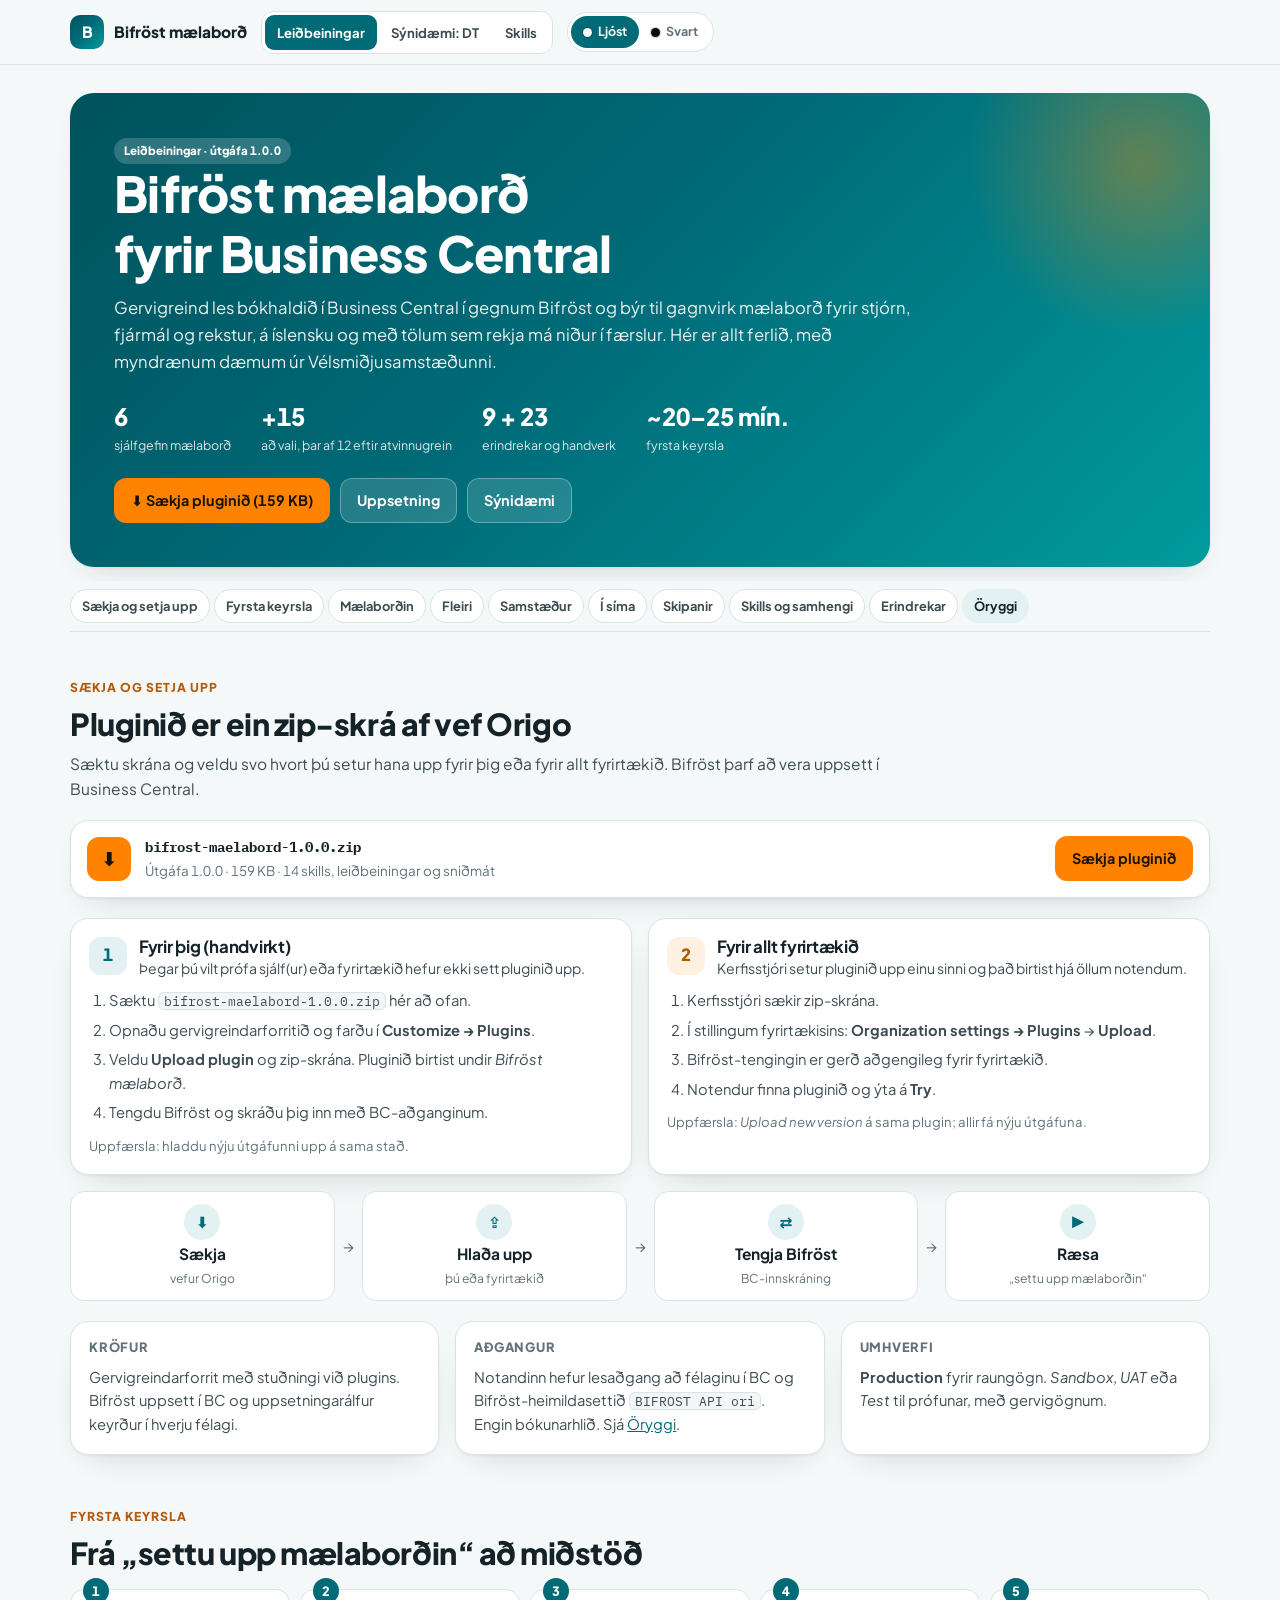
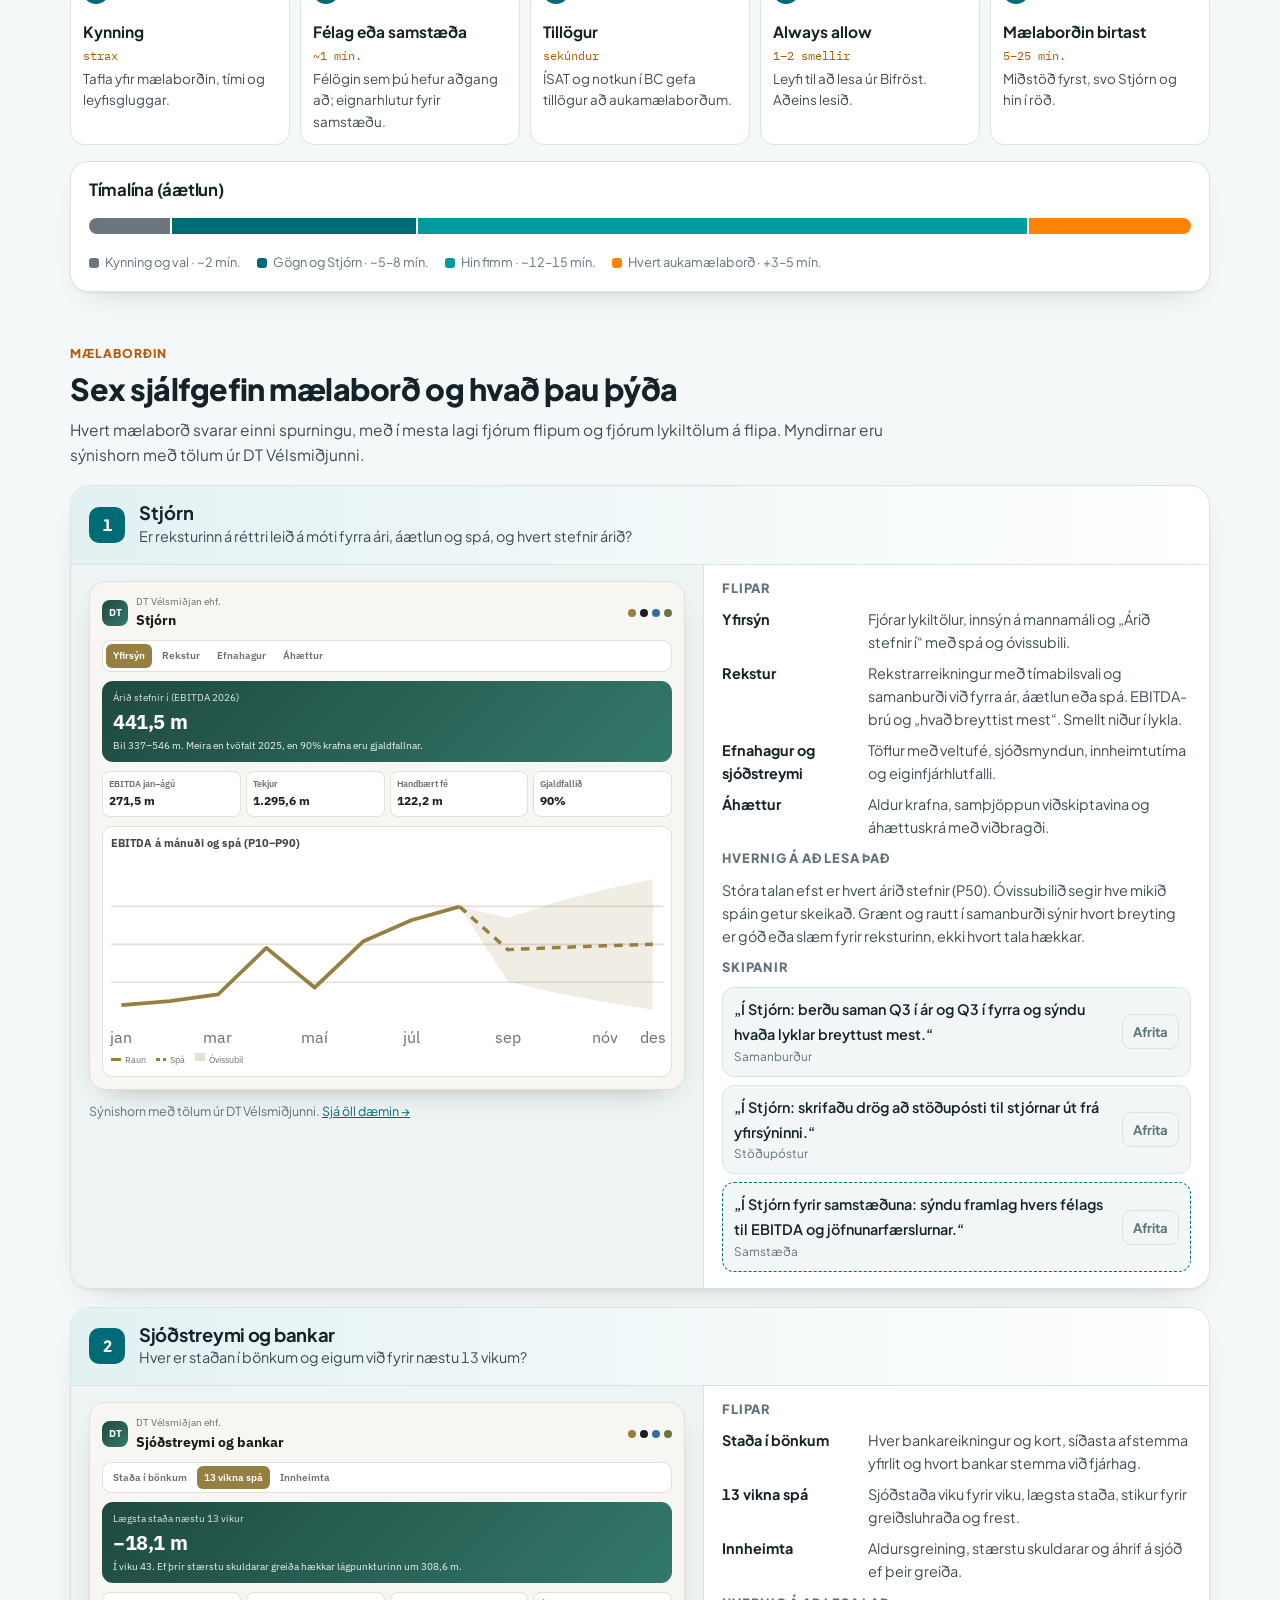
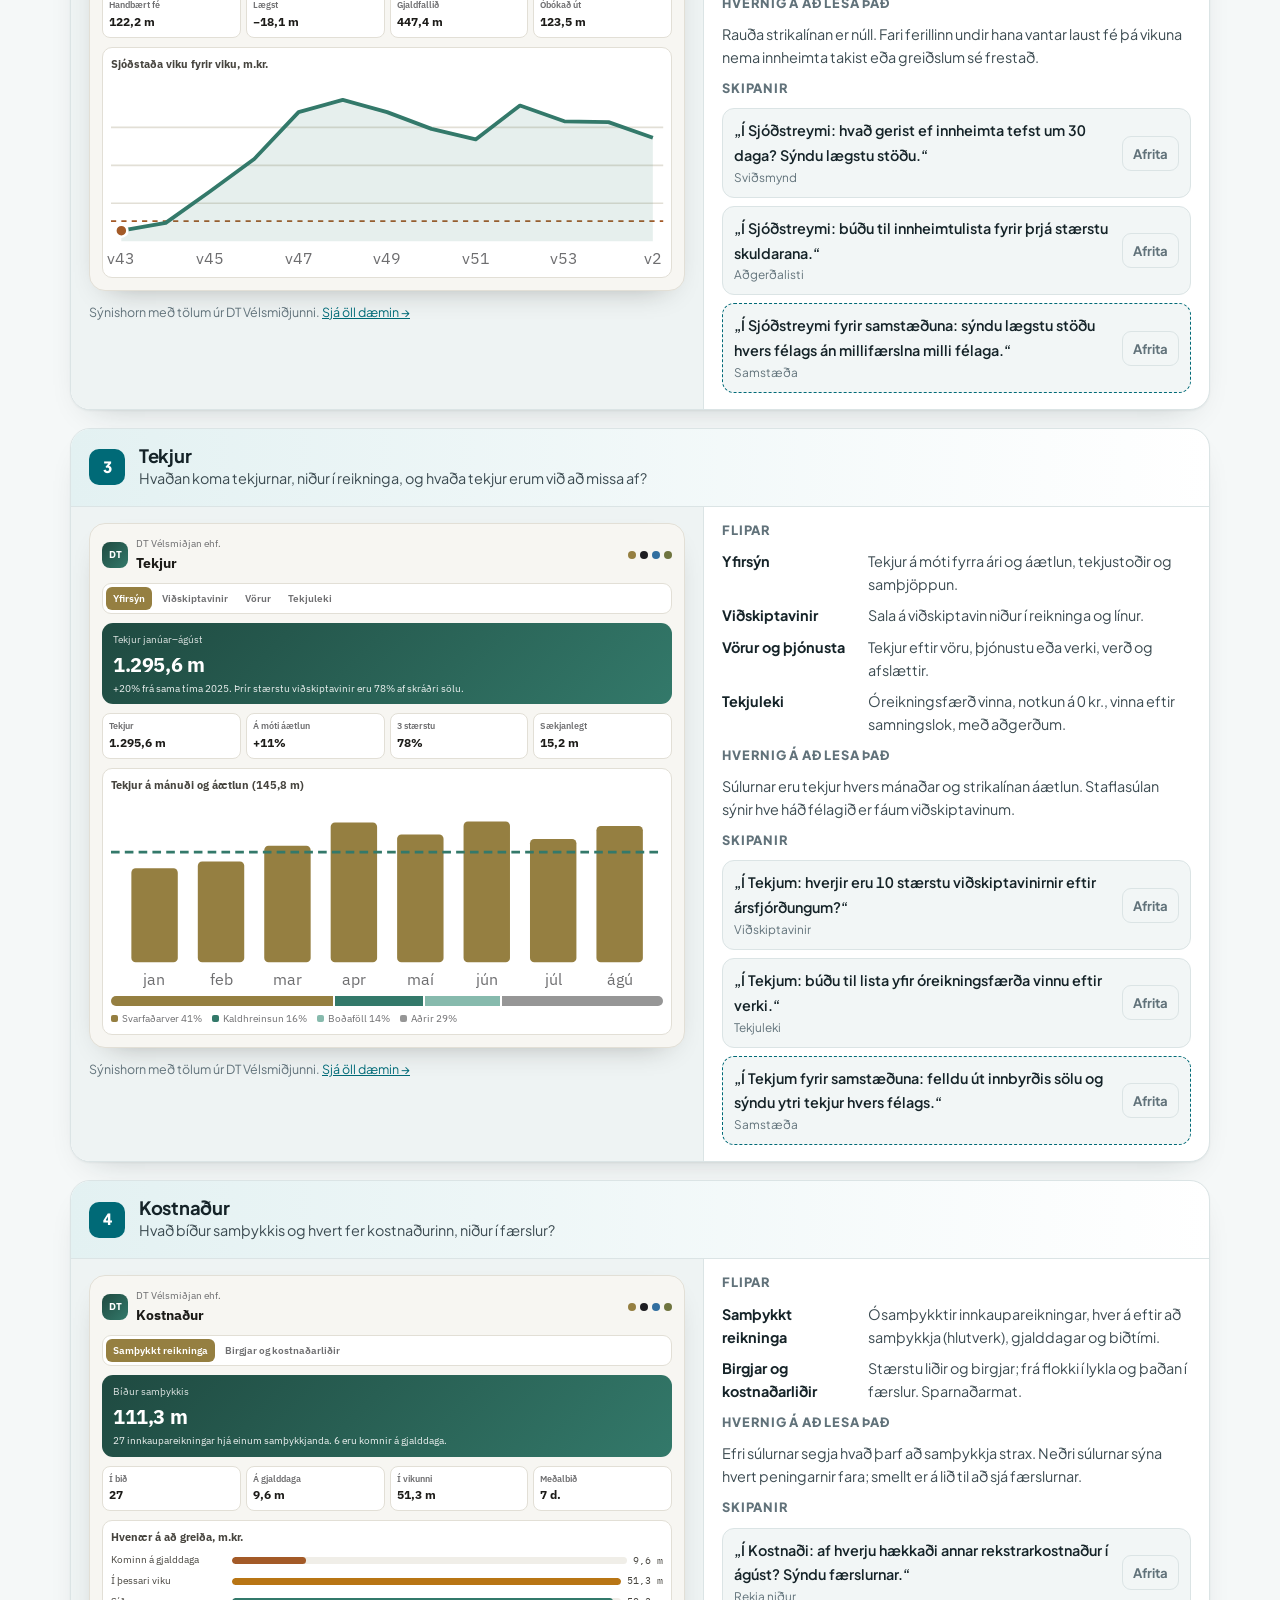
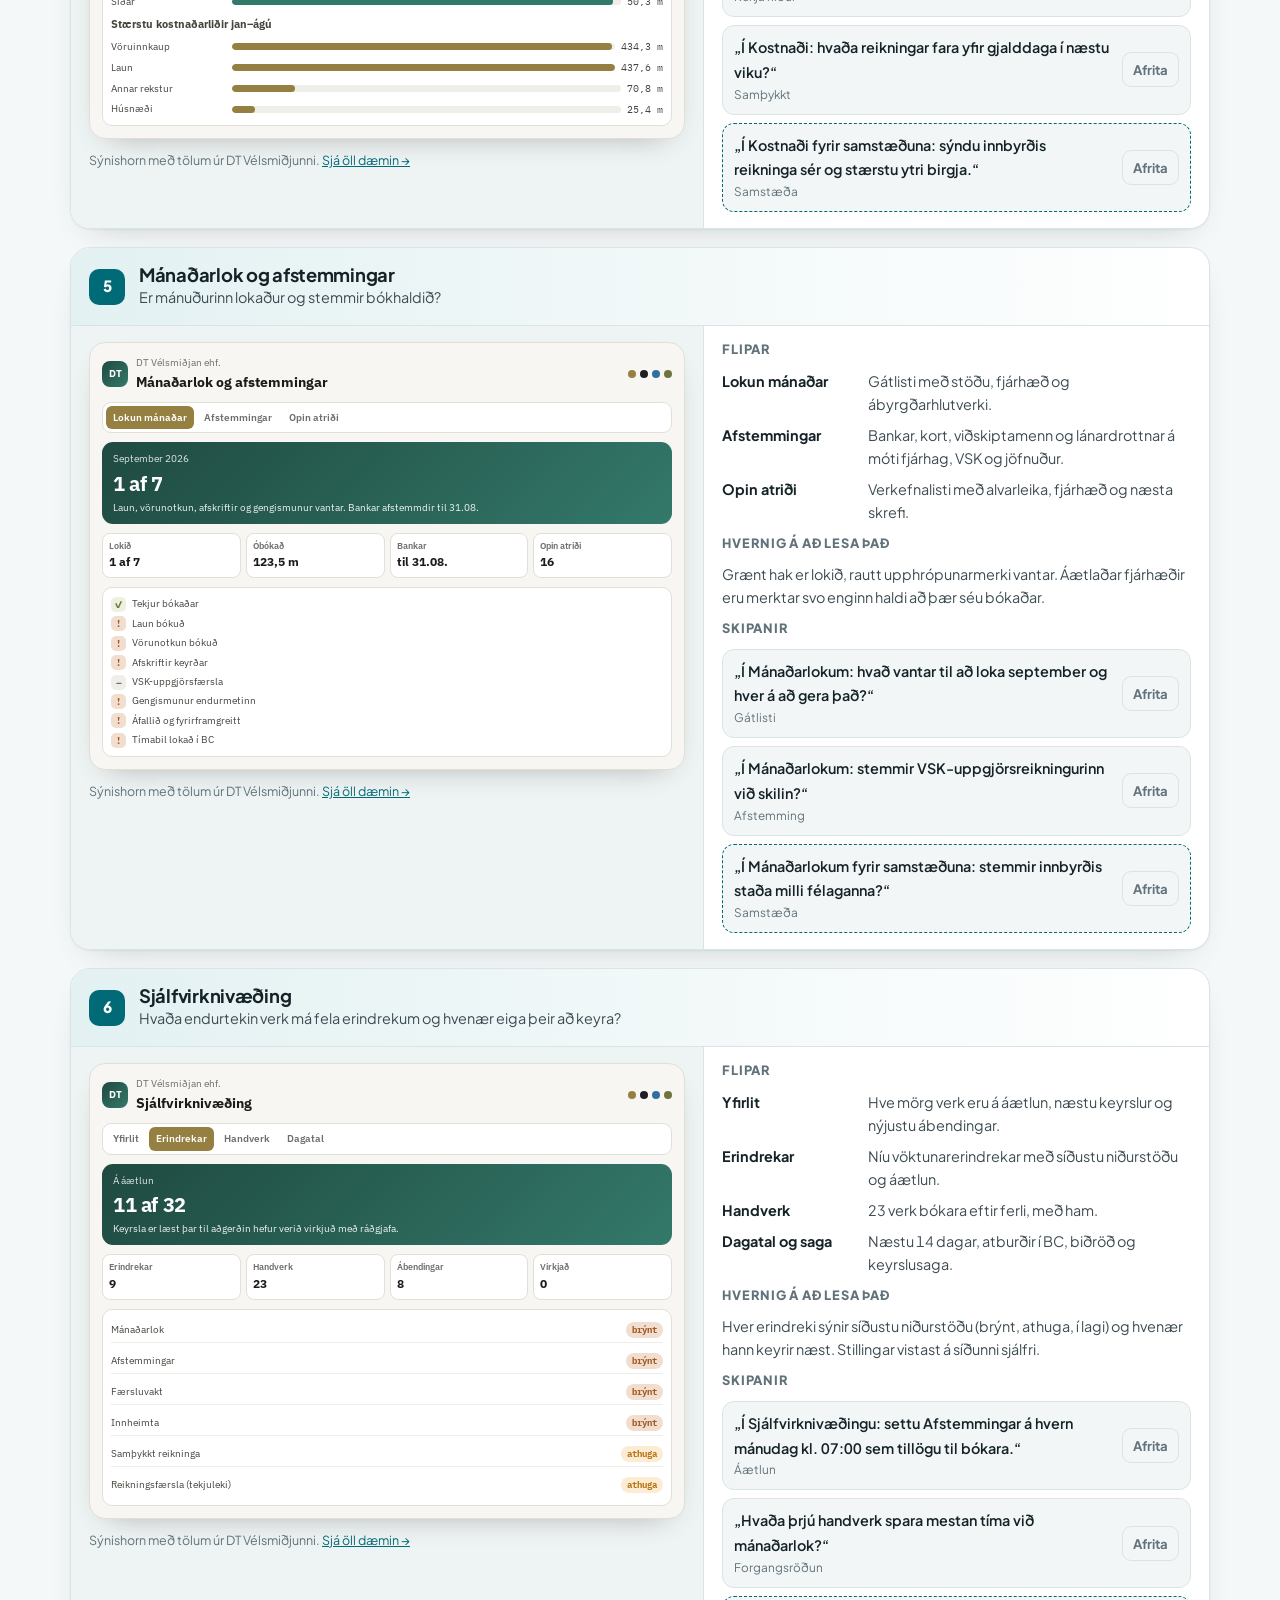
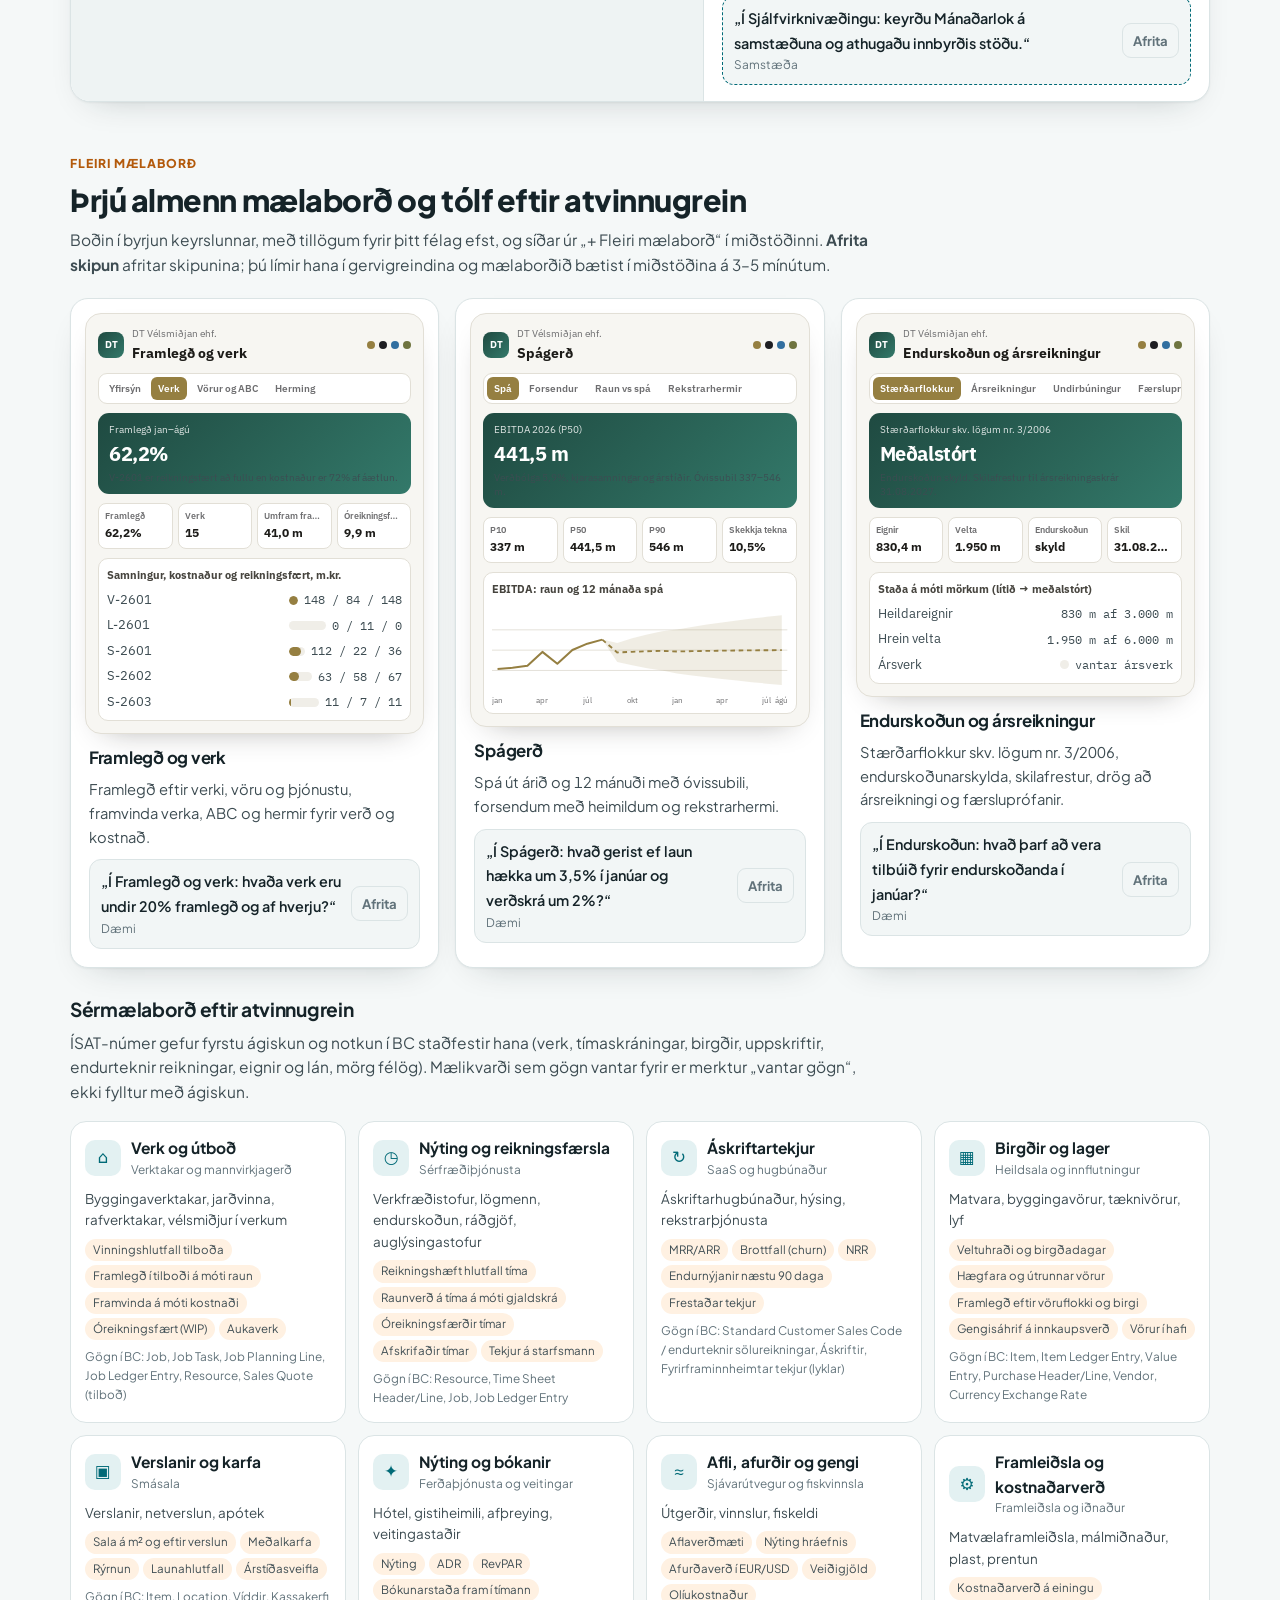
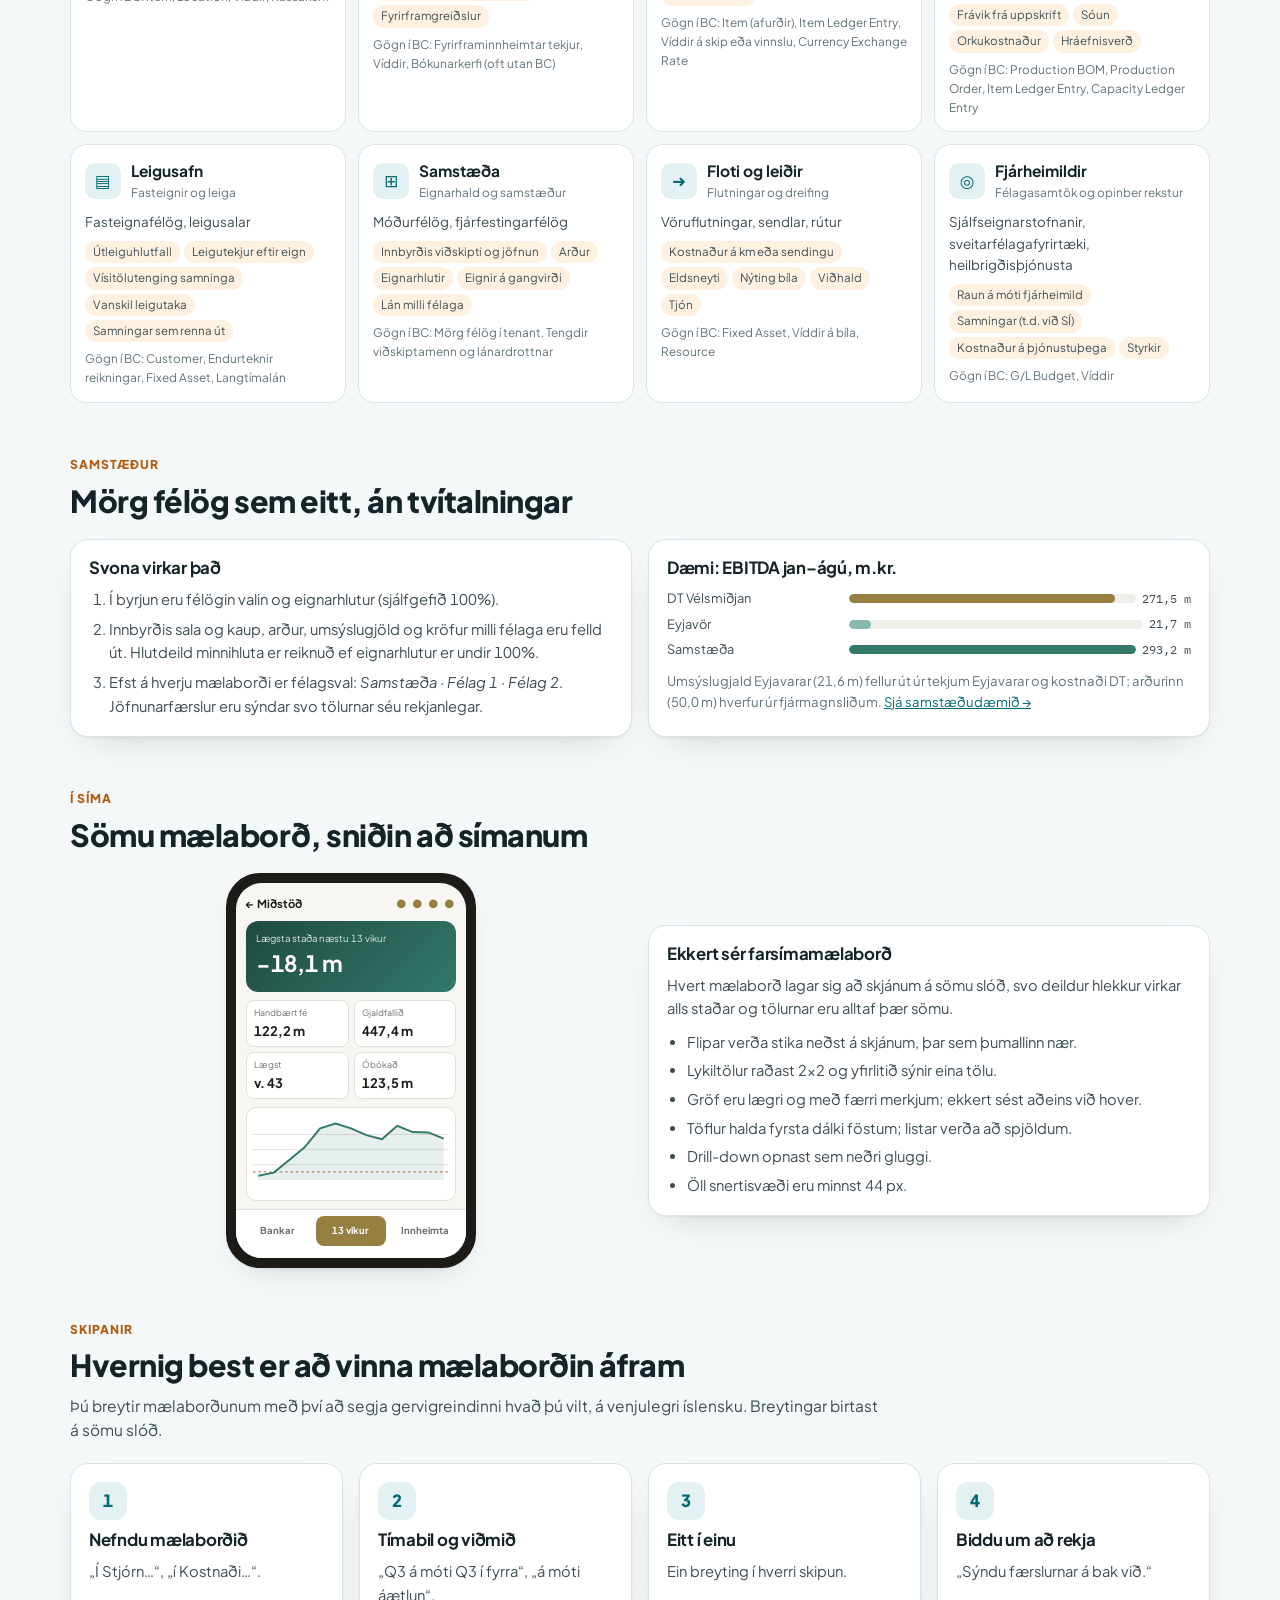
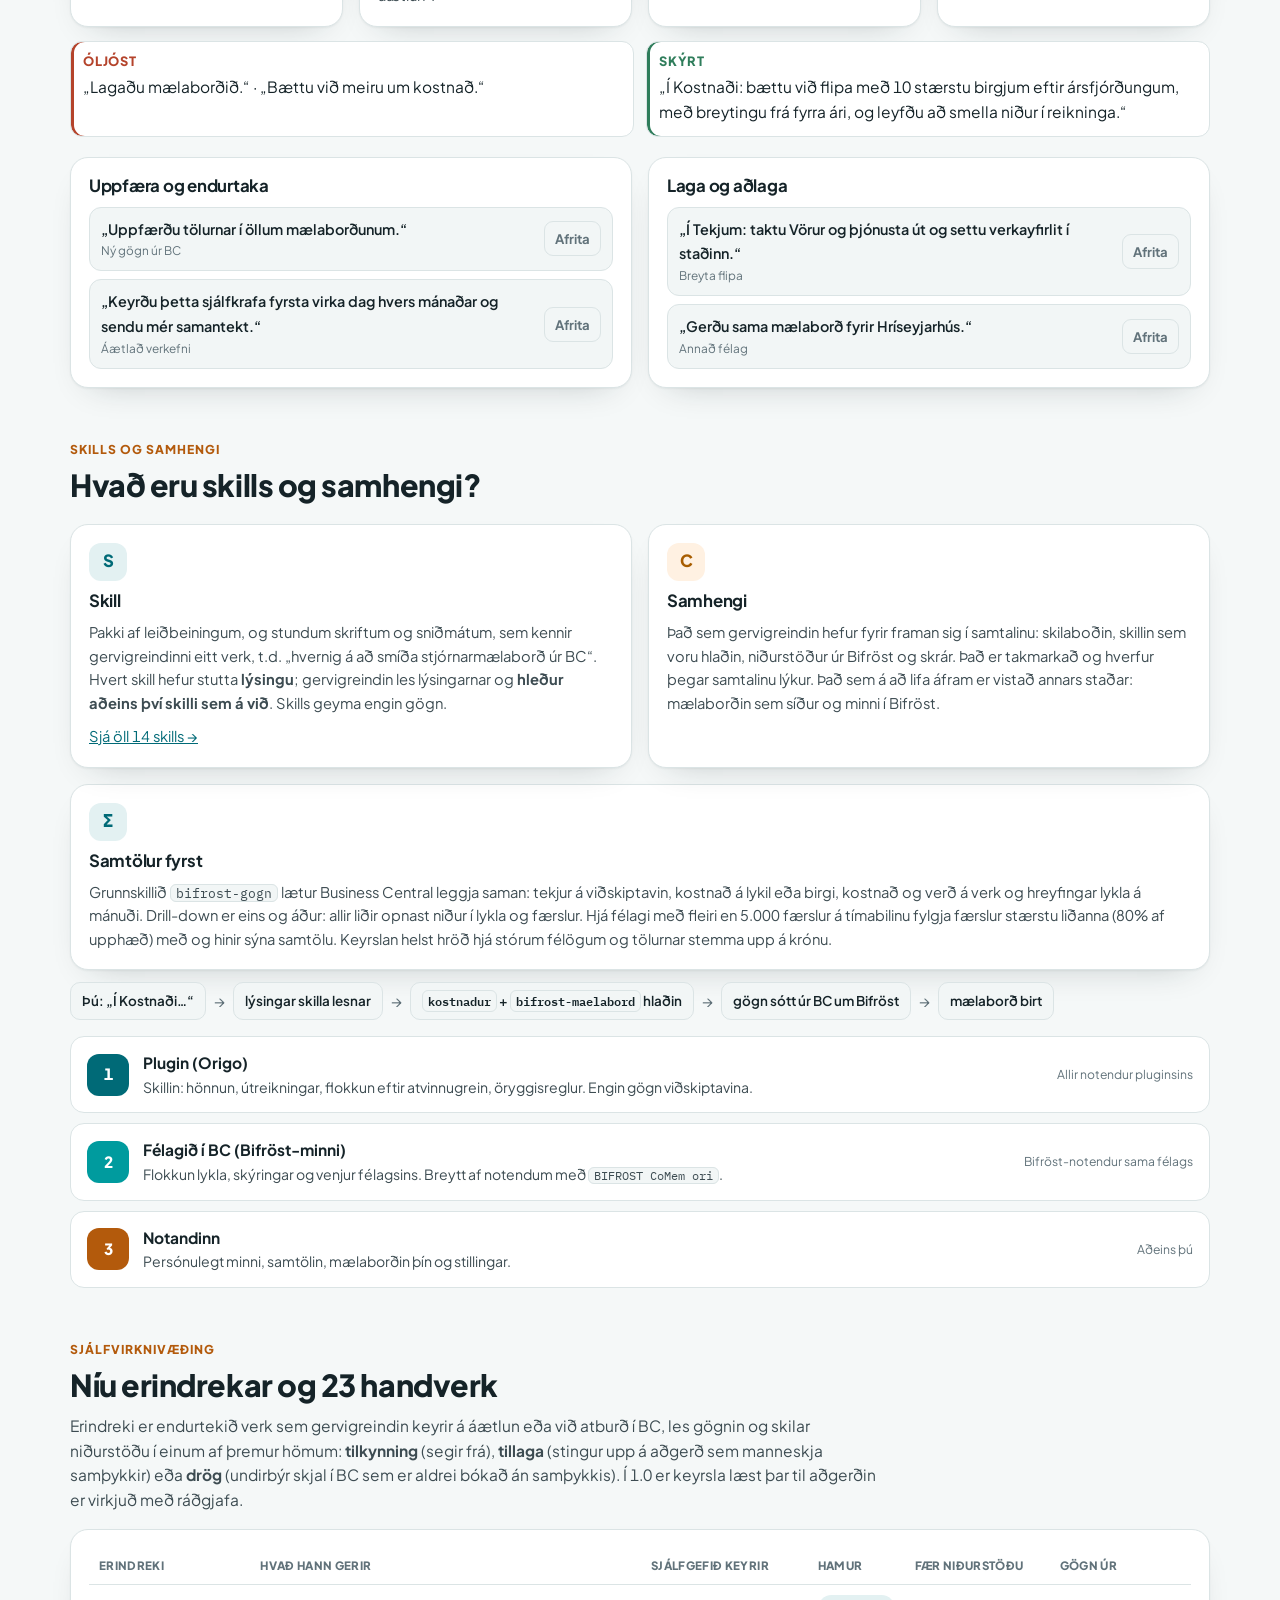
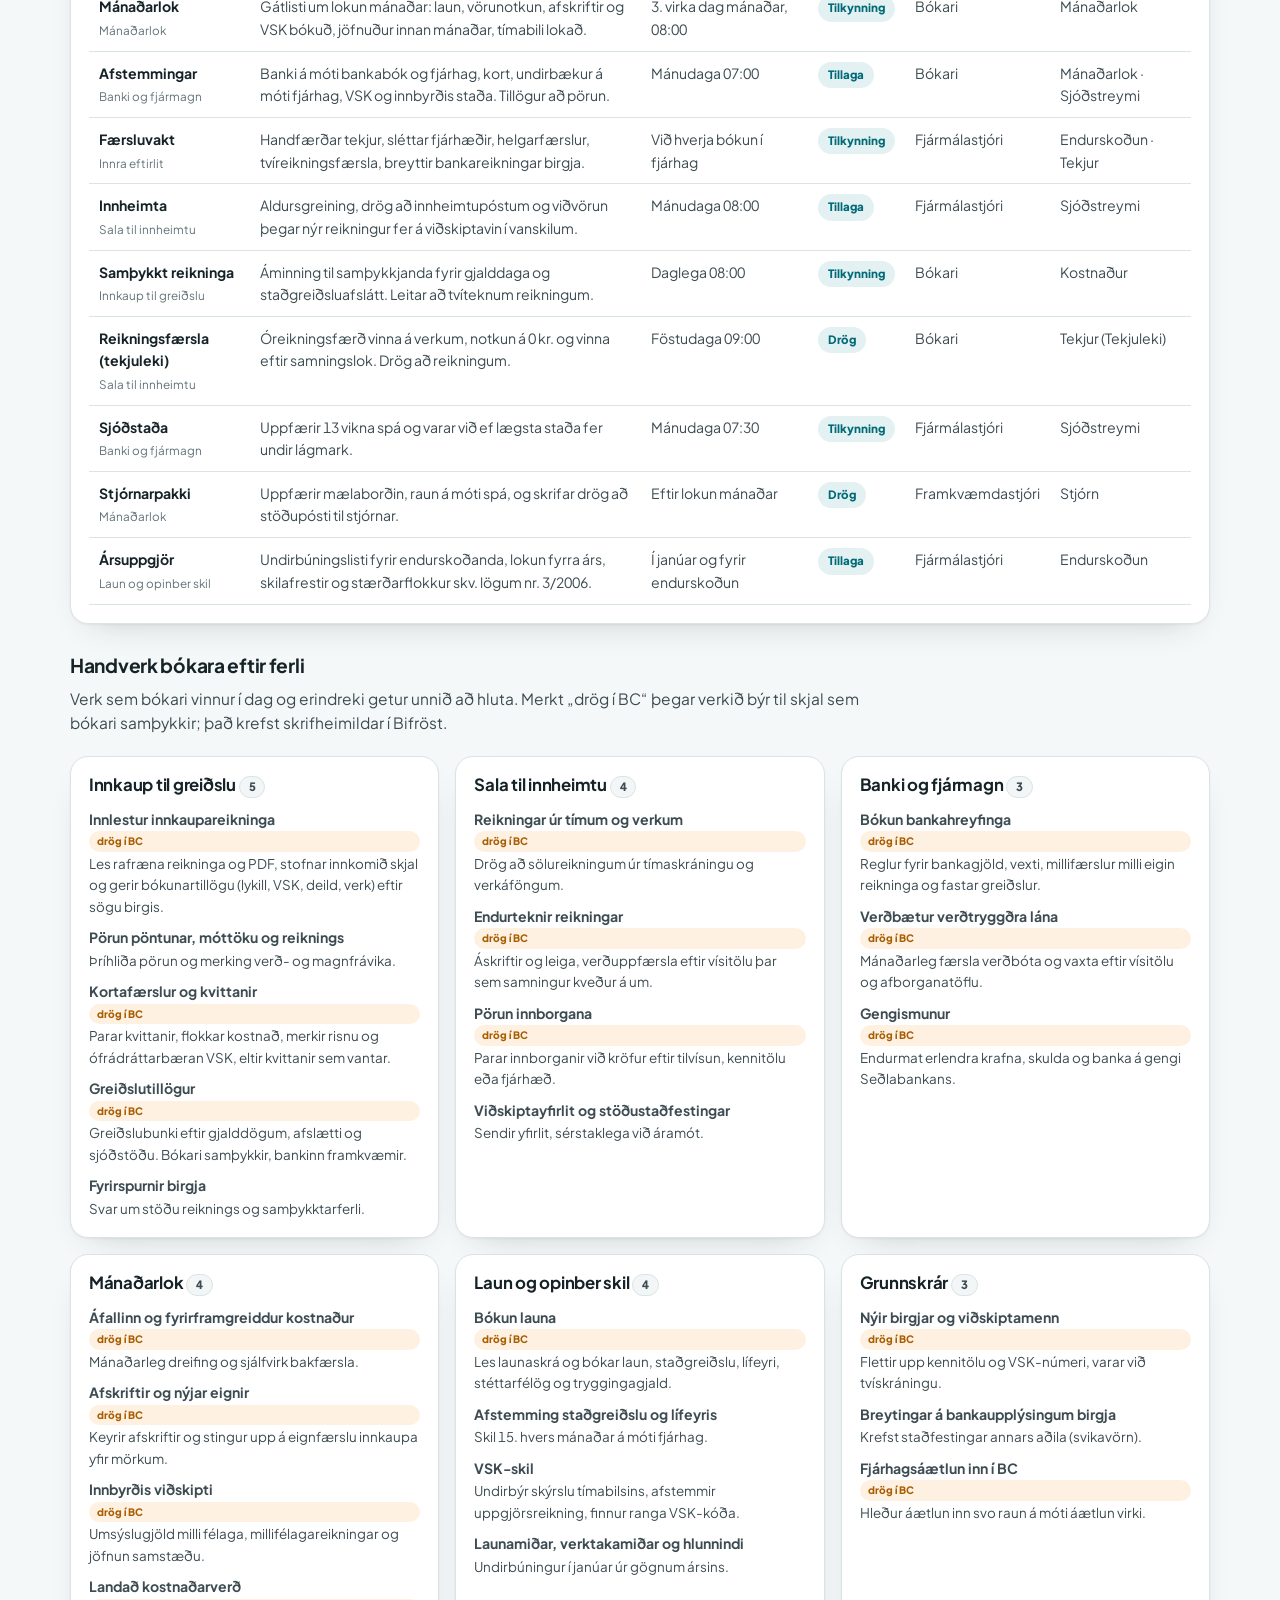
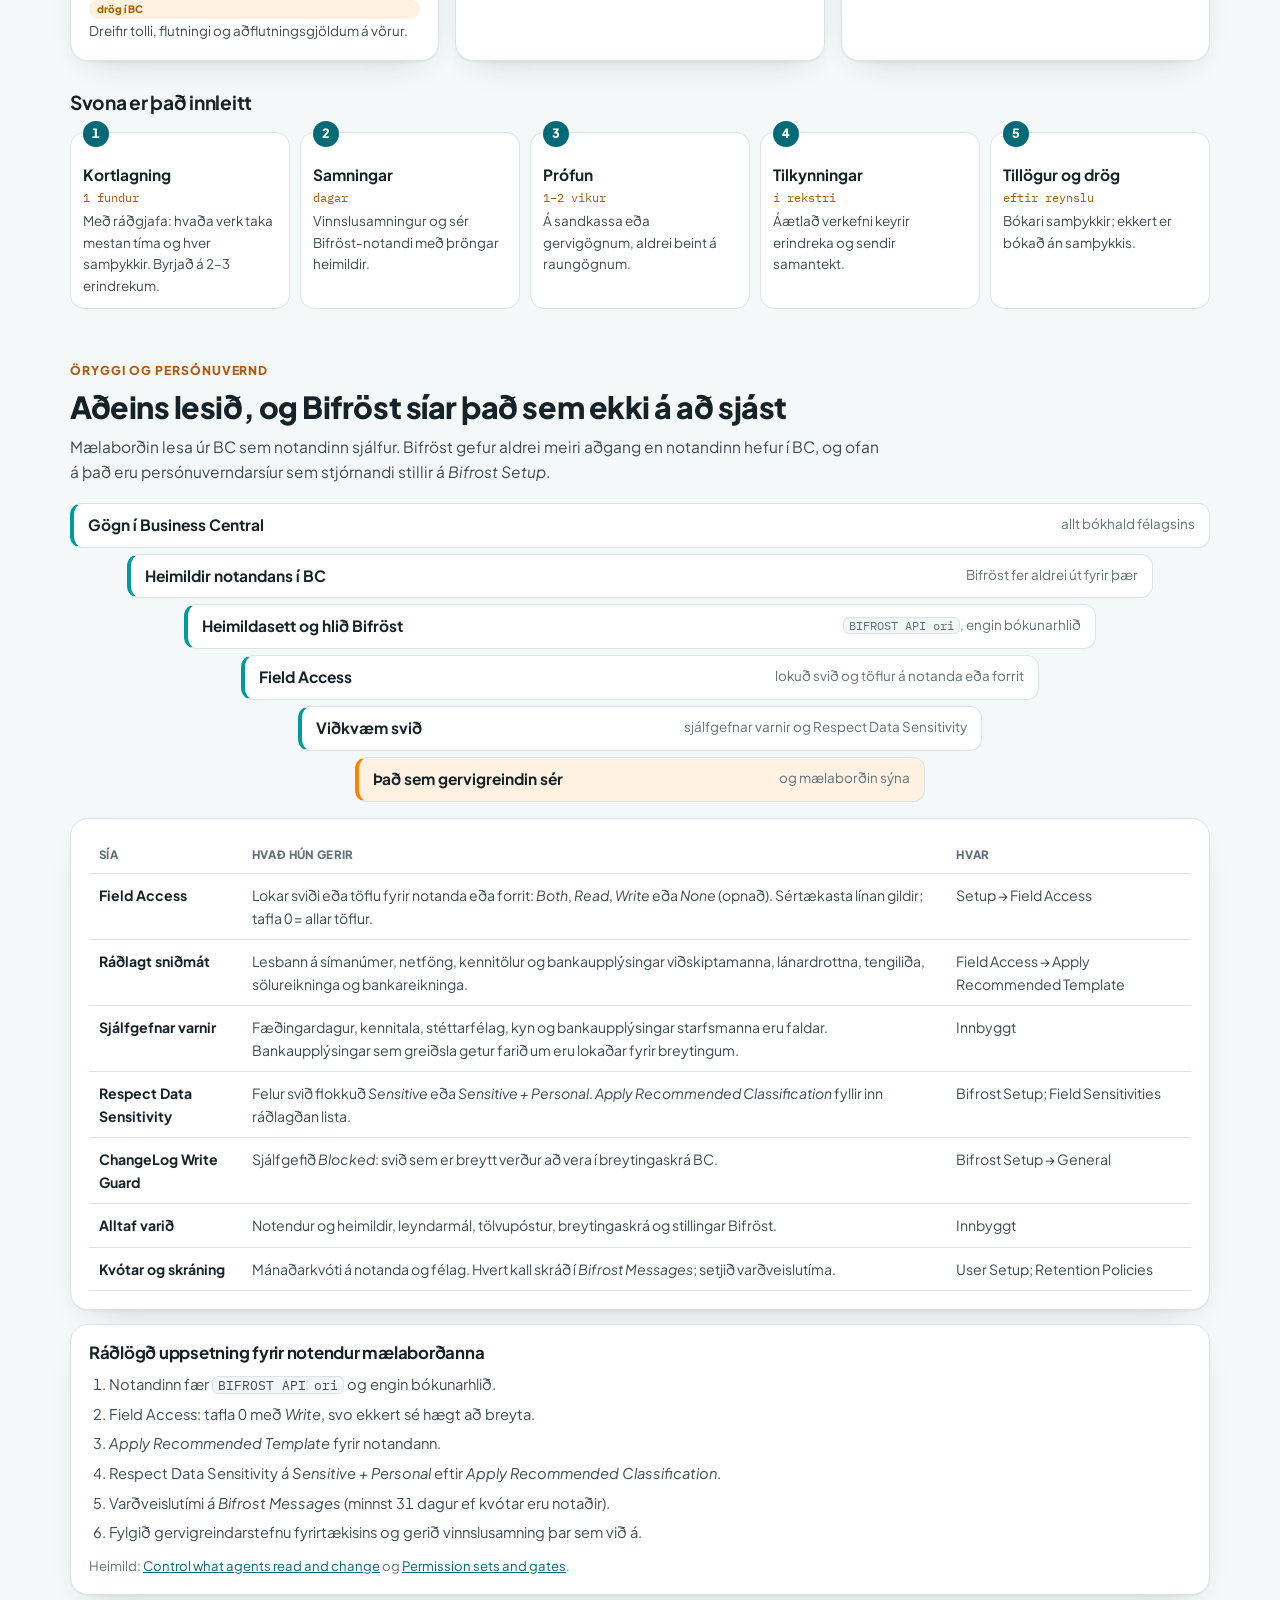
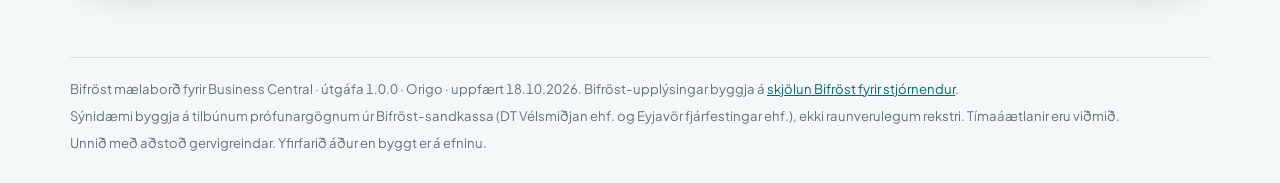
==== commit 760f3a06: "Bifröst mælaborð 1.0.0: samtölur fyrst og uppfærð grunnskill Co-Authored-By: Claude Opus 5.5 <norepl" ====
--- a/index.html
+++ b/index.html
@@ -299,14 +299,14 @@
     <h1>Bifröst mælaborð fyrir Business Central</h1>
     <p>Gervigreind les bókhaldið í Business Central í gegnum Bifröst og býr til gagnvirk mælaborð fyrir stjórn, fjármál og rekstur, á íslensku og með tölum sem rekja má niður í færslur. Hér er allt ferlið, með myndrænum dæmum úr Vélsmiðjusamstæðunni.</p>
     <div class="row"><div><b>6</b><span>sjálfgefin mælaborð</span></div><div><b>+15</b><span>að vali, þar af 12 eftir atvinnugrein</span></div><div><b>9 + 23</b><span>erindrekar og handverk</span></div><div><b>~20–25 mín.</b><span>fyrsta keyrsla</span></div></div>
-    <div class="cta"><a class="btn or" href="bifrost-maelabord-1.0.0.zip" download>⬇ Sækja pluginið (154 KB)</a><a class="btn gh" href="#uppsetning">Uppsetning</a><a class="btn gh" href="#dt" data-page="dt">Sýnidæmi</a></div>
+    <div class="cta"><a class="btn or" href="bifrost-maelabord-1.0.0.zip" download>⬇ Sækja pluginið (159 KB)</a><a class="btn gh" href="#uppsetning">Uppsetning</a><a class="btn gh" href="#dt" data-page="dt">Sýnidæmi</a></div>
   </section>
 
   <nav class="subnav" aria-label="Kaflar"><a href="#uppsetning">Sækja og setja upp</a><a href="#keyrsla">Fyrsta keyrsla</a><a href="#maelabord">Mælaborðin</a><a href="#fleiri">Fleiri</a><a href="#samstaeda">Samstæður</a><a href="#simi">Í síma</a><a href="#skipanir">Skipanir</a><a href="#skills">Skills og samhengi</a><a href="#sjalfvirkni">Erindrekar</a><a href="#oryggi">Öryggi</a></nav>
   <section class="s" id="uppsetning">
     <div class="kick">Sækja og setja upp</div><h2>Pluginið er ein zip-skrá af vef Origo</h2>
     <p class="lead">Sæktu skrána og veldu svo hvort þú setur hana upp fyrir þig eða fyrir allt fyrirtækið. Bifröst þarf að vera uppsett í Business Central.</p>
-    <div class="dl"><div class="dl-i">⬇</div><div><b>bifrost-maelabord-1.0.0.zip</b><span>Útgáfa 1.0.0 · 154 KB · 14 skills, leiðbeiningar og sniðmát</span></div><a class="btn or" href="bifrost-maelabord-1.0.0.zip" download>Sækja pluginið</a></div>
+    <div class="dl"><div class="dl-i">⬇</div><div><b>bifrost-maelabord-1.0.0.zip</b><span>Útgáfa 1.0.0 · 159 KB · 14 skills, leiðbeiningar og sniðmát</span></div><a class="btn or" href="bifrost-maelabord-1.0.0.zip" download>Sækja pluginið</a></div>
     <div class="grid g2">
       <article class="card opt"><div class="opt-h"><span class="ico">1</span><div><h3>Fyrir þig (handvirkt)</h3><p>Þegar þú vilt prófa sjálf(ur) eða fyrirtækið hefur ekki sett pluginið upp.</p></div></div>
         <ol class="st"><li>Sæktu <code>bifrost-maelabord-1.0.0.zip</code> hér að ofan.</li><li>Opnaðu gervigreindarforritið og farðu í <b>Customize → Plugins</b>.</li><li>Veldu <b>Upload plugin</b> og zip-skrána. Pluginið birtist undir <i>Bifröst mælaborð</i>.</li><li>Tengdu Bifröst og skráðu þig inn með BC-aðganginum.</li></ol>
@@ -412,6 +412,7 @@
       <div class="card"><div class="ico">S</div><h3>Skill</h3><p>Pakki af leiðbeiningum, og stundum skriftum og sniðmátum, sem kennir gervigreindinni eitt verk, t.d. „hvernig á að smíða stjórnarmælaborð úr BC“. Hvert skill hefur stutta <b>lýsingu</b>; gervigreindin les lýsingarnar og <b>hleður aðeins því skilli sem á við</b>. Skills geyma engin gögn.</p><p><a href="skills.html" data-skills>Sjá öll 14 skills →</a></p></div>
       <div class="card"><div class="ico or">C</div><h3>Samhengi</h3><p>Það sem gervigreindin hefur fyrir framan sig í samtalinu: skilaboðin, skillin sem voru hlaðin, niðurstöður úr Bifröst og skrár. Það er takmarkað og hverfur þegar samtalinu lýkur. Það sem á að lifa áfram er vistað annars staðar: mælaborðin sem síður og minni í Bifröst.</p></div>
     </div>
+    <div class="card" style="margin-top:16px"><div class="ico">Σ</div><h3>Samtölur fyrst</h3><p>Grunnskillið <code>bifrost-gogn</code> lætur Business Central leggja saman: tekjur á viðskiptavin, kostnað á lykil eða birgi, kostnað og verð á verk og hreyfingar lykla á mánuði. Drill-down er eins og áður: allir liðir opnast niður í lykla og færslur. Hjá félagi með fleiri en 5.000 færslur á tímabilinu fylgja færslur stærstu liðanna (80% af upphæð) með og hinir sýna samtölu. Keyrslan helst hröð hjá stórum félögum og tölurnar stemma upp á krónu.</p></div>
     <div class="flow"><span>Þú: „Í Kostnaði…“</span><i>→</i><span>lýsingar skilla lesnar</span><i>→</i><span><code>kostnadur</code> + <code>bifrost-maelabord</code> hlaðin</span><i>→</i><span>gögn sótt úr BC um Bifröst</span><i>→</i><span>mælaborð birt</span></div>
     <div class="layers">
       <div class="layer"><span class="lv" style="background:#006A77">1</span><div><b>Plugin (Origo)</b><p>Skillin: hönnun, útreikningar, flokkun eftir atvinnugrein, öryggisreglur. Engin gögn viðskiptavina.</p></div><span class="who">Allir notendur pluginsins</span></div>
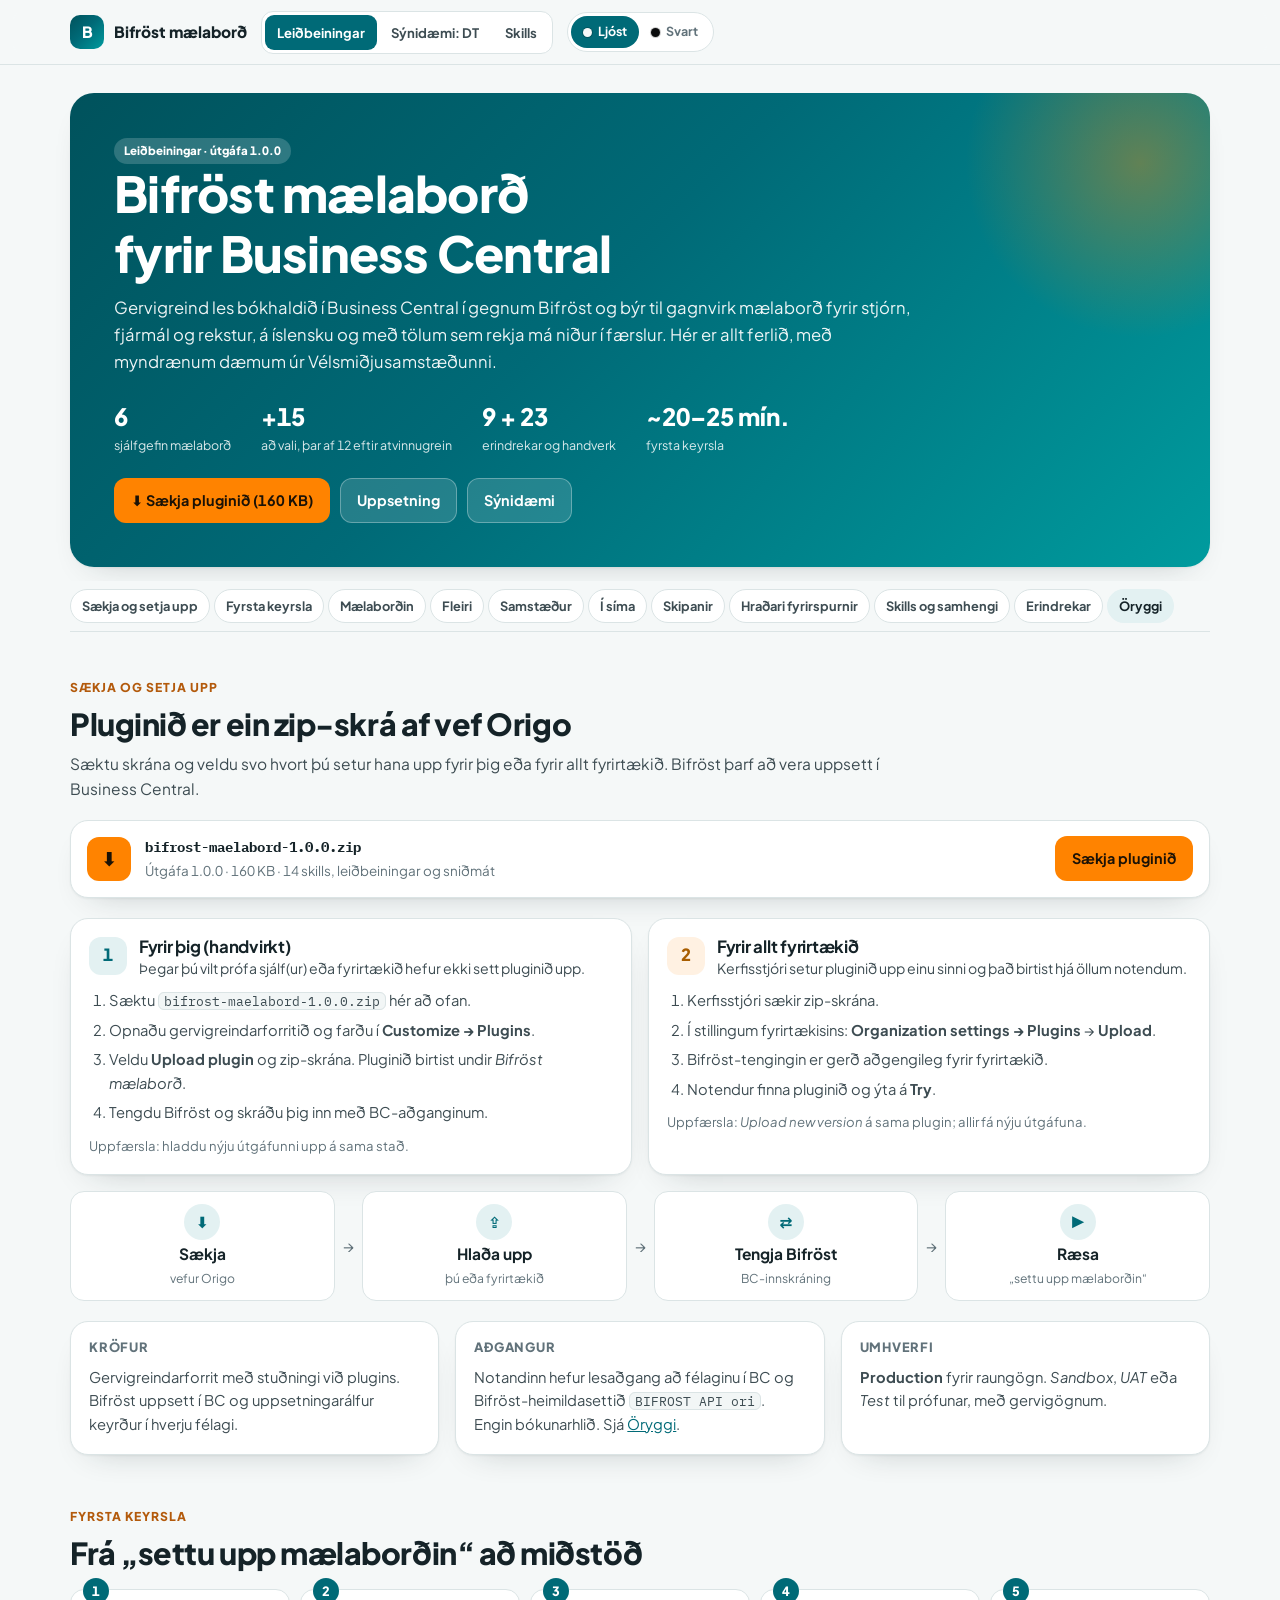
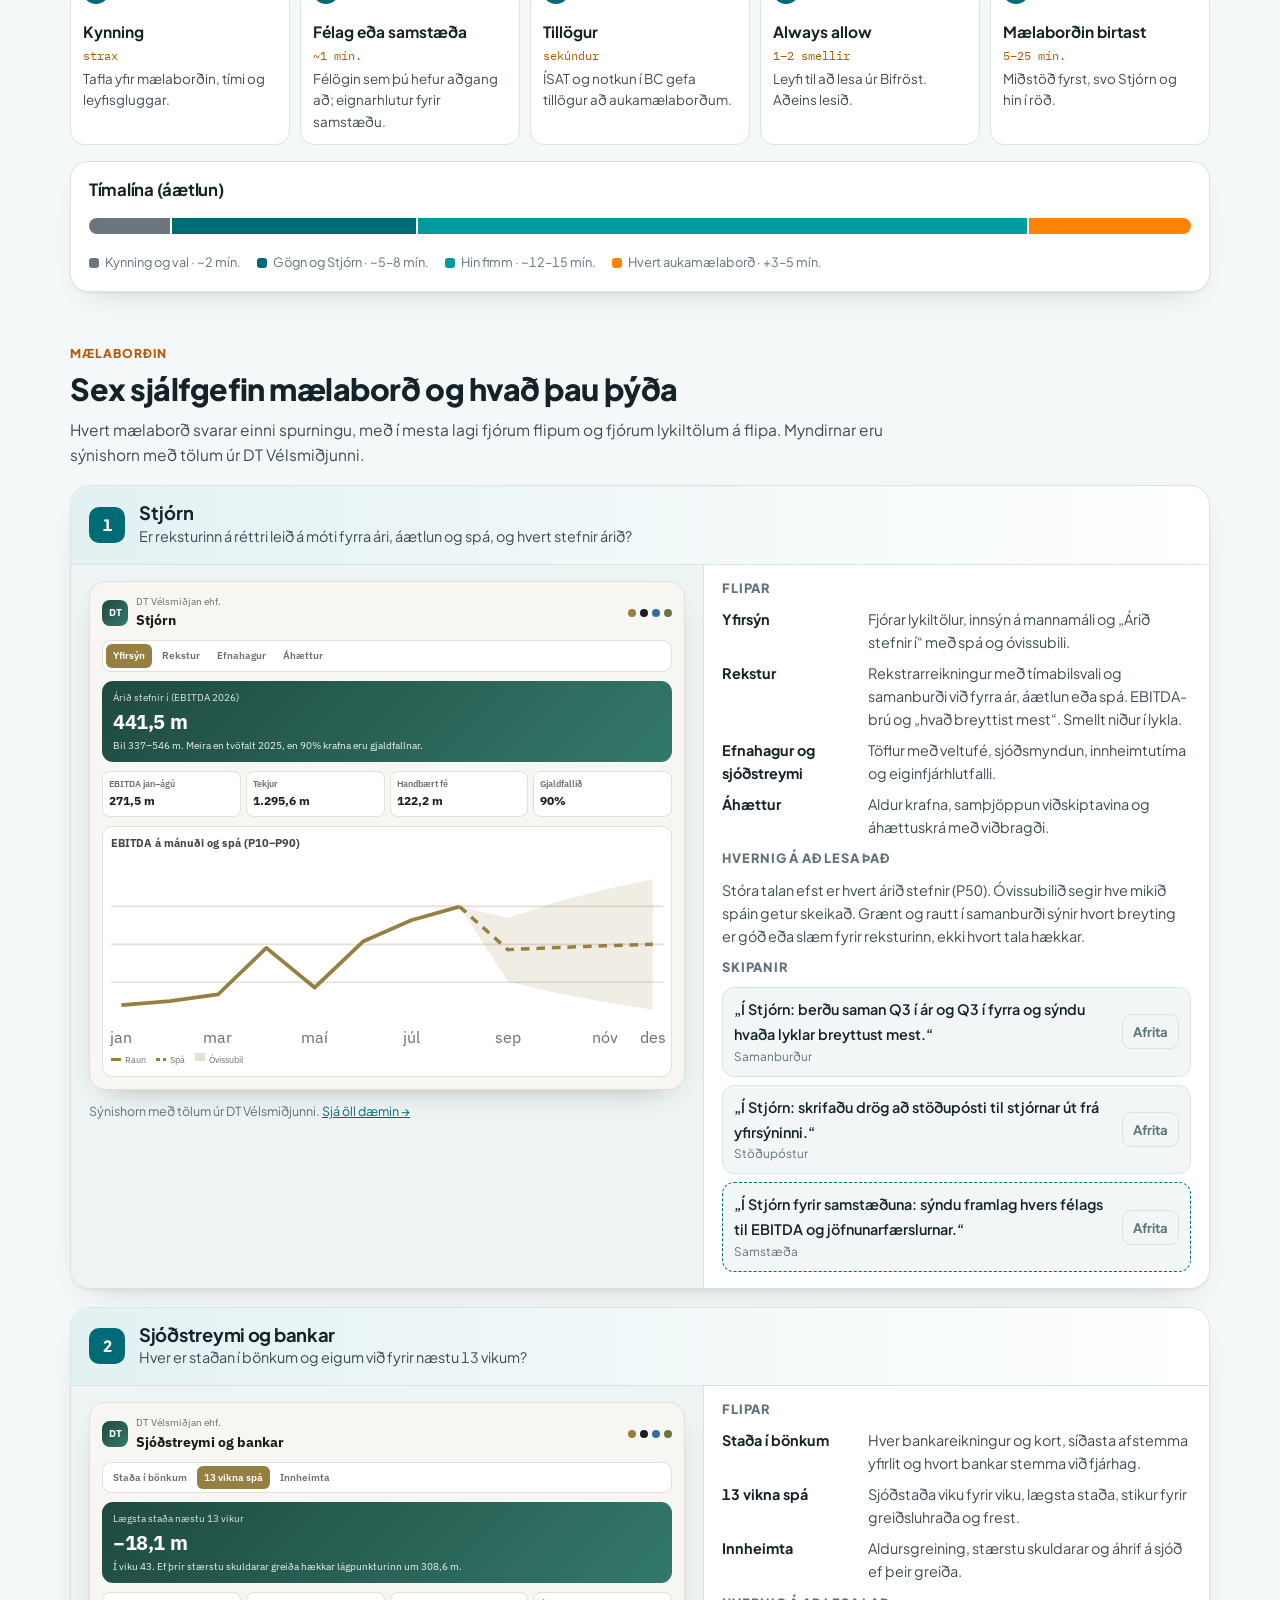
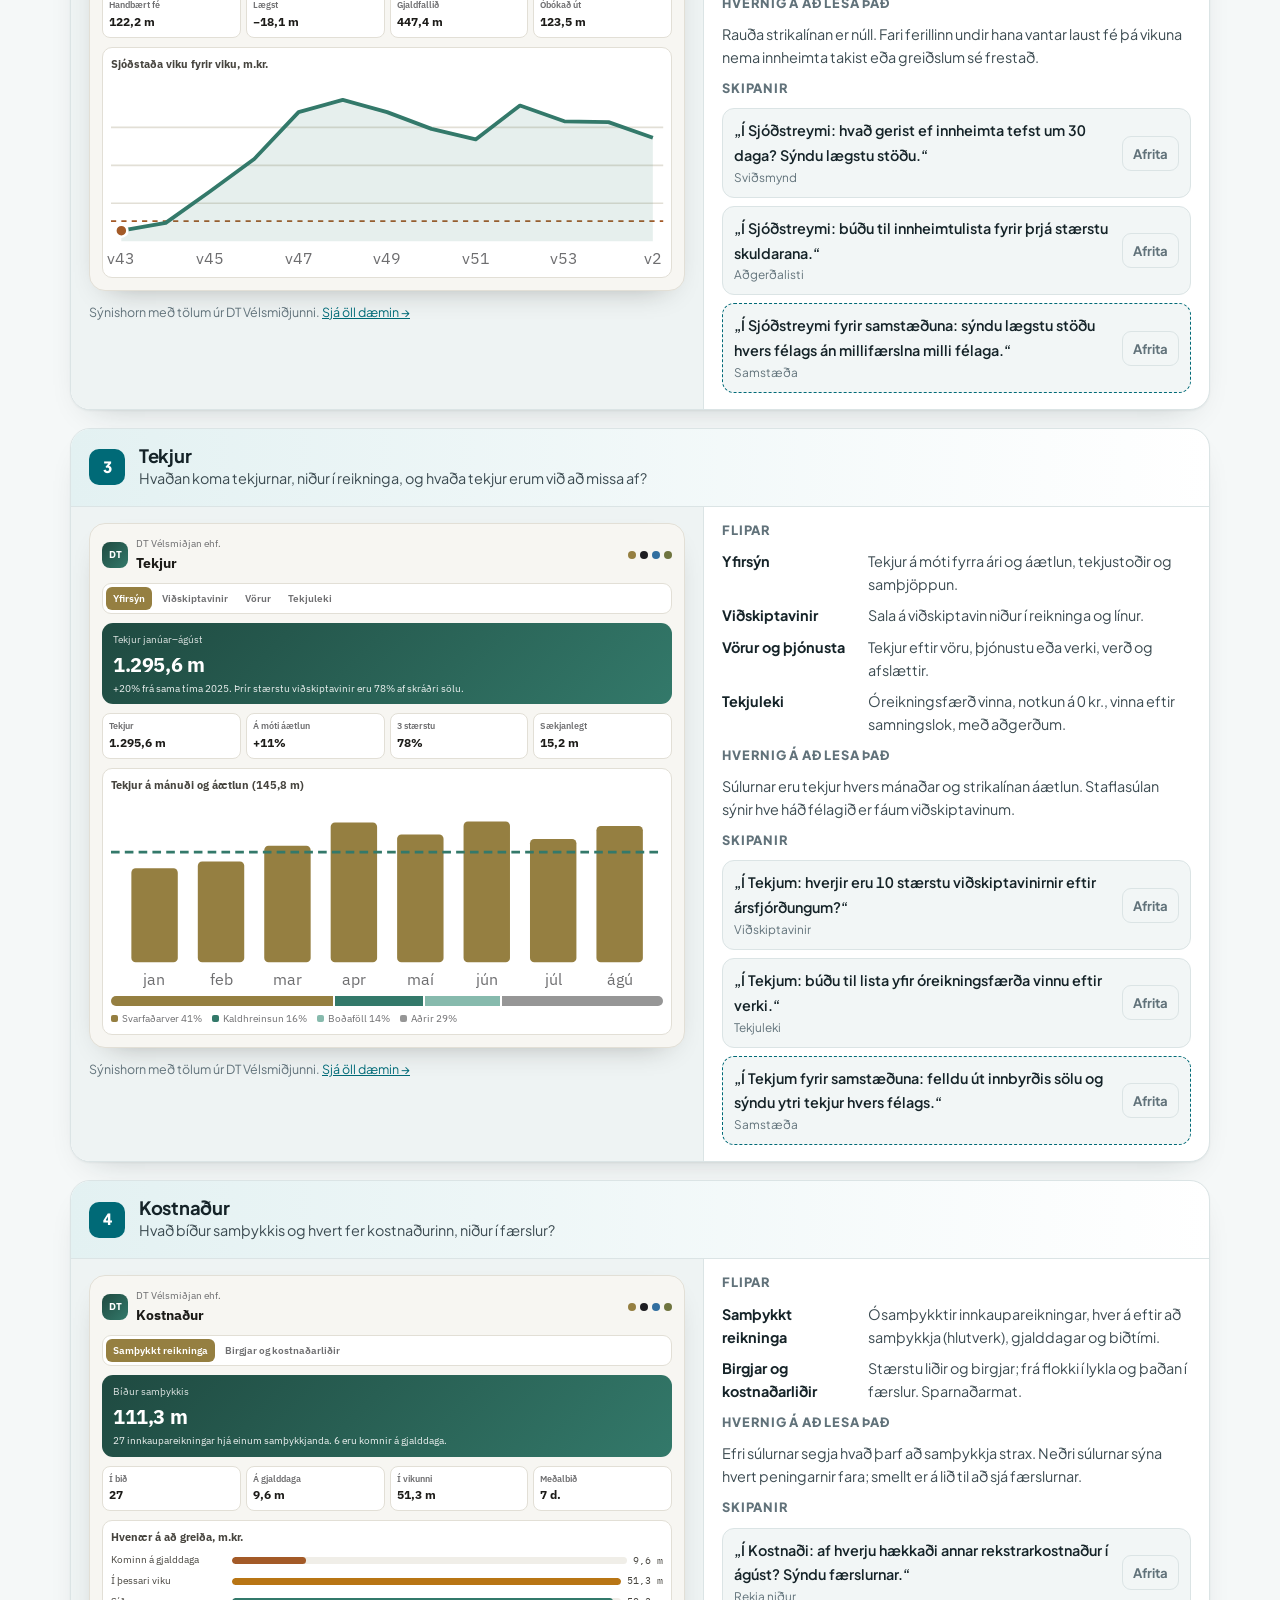
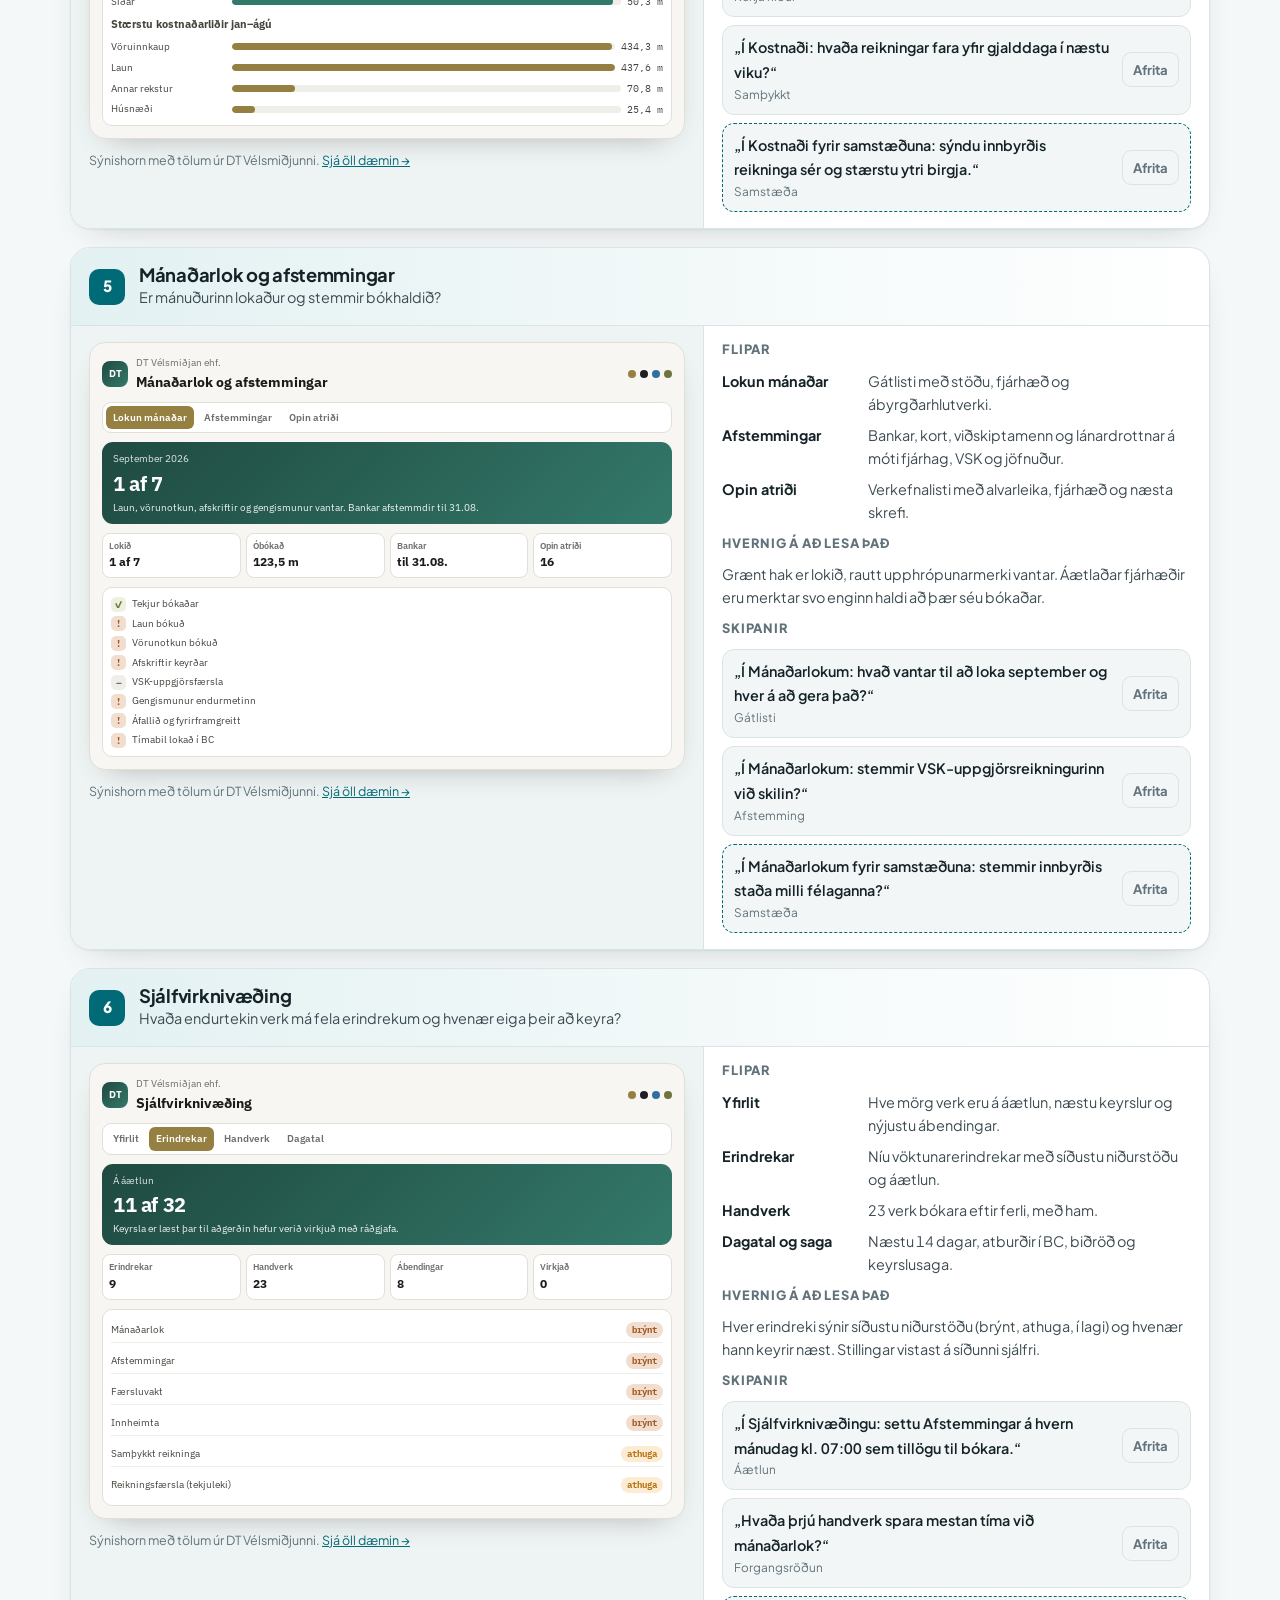
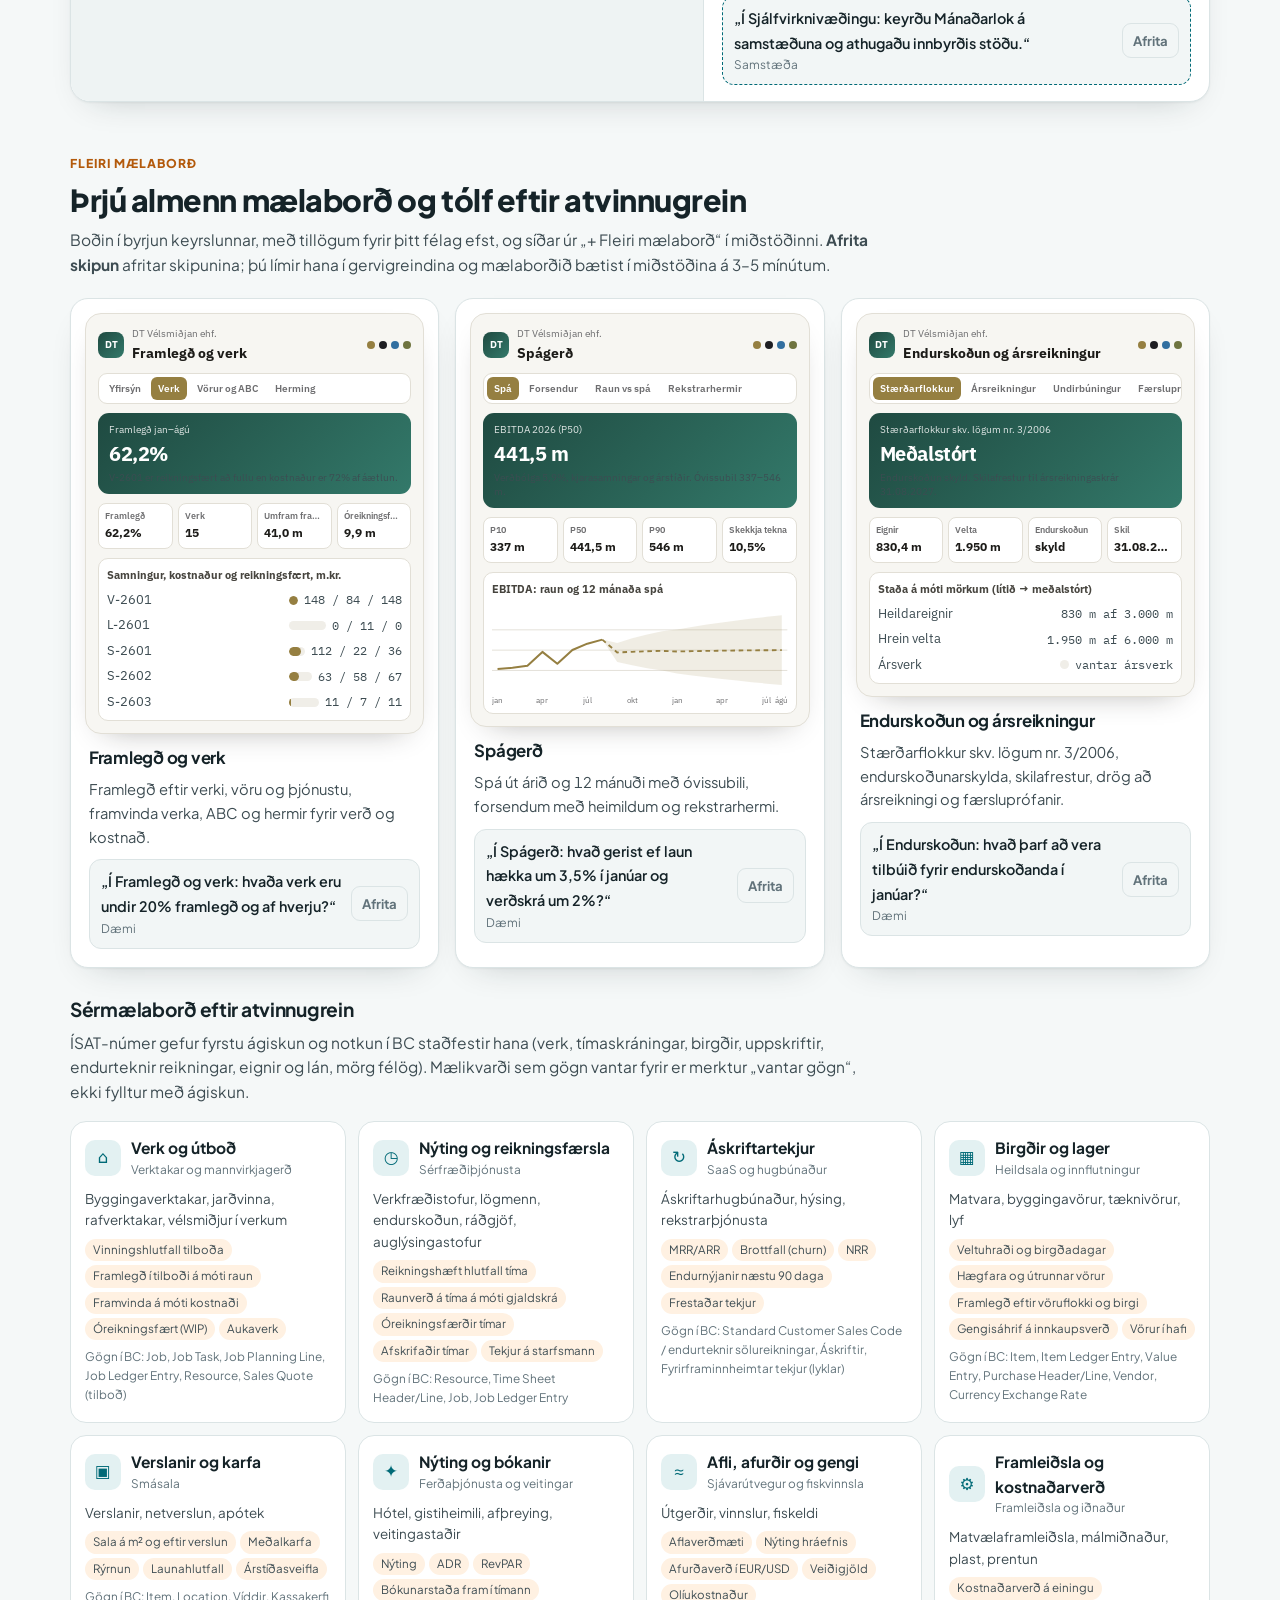
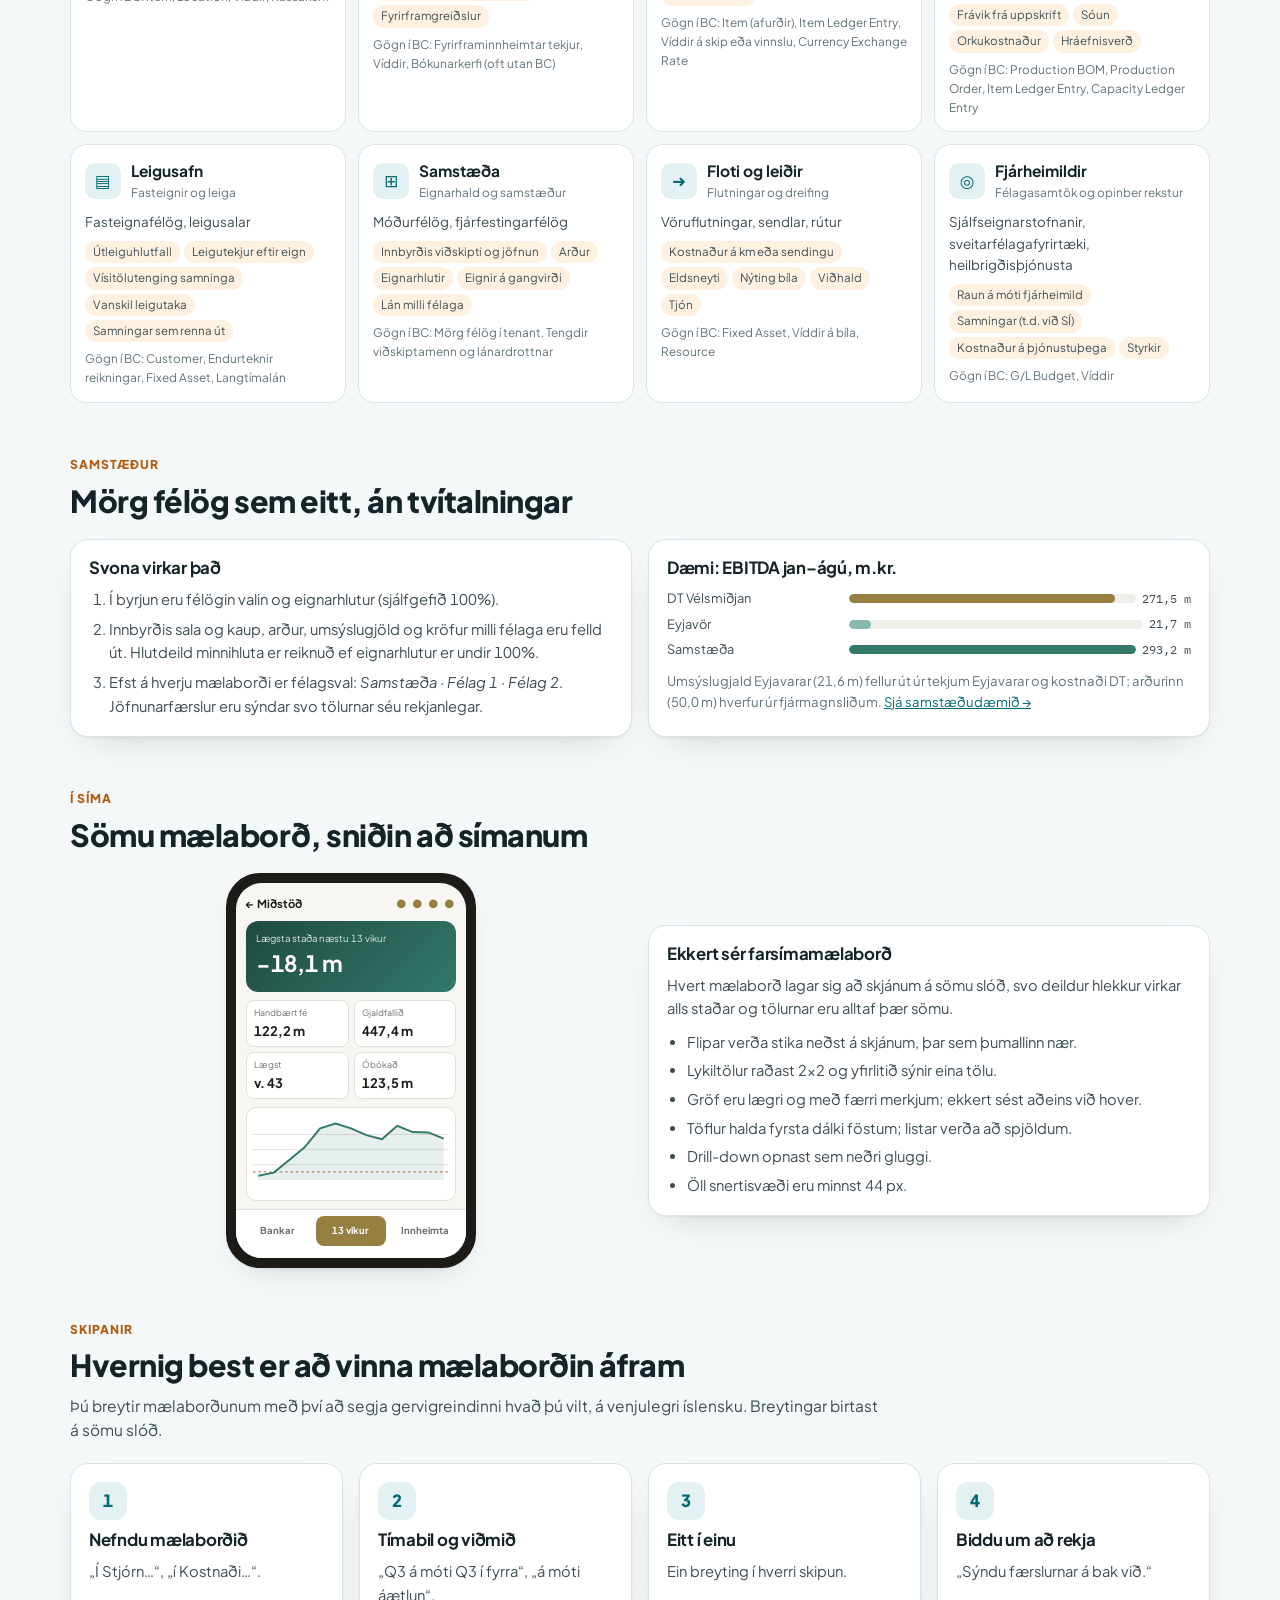
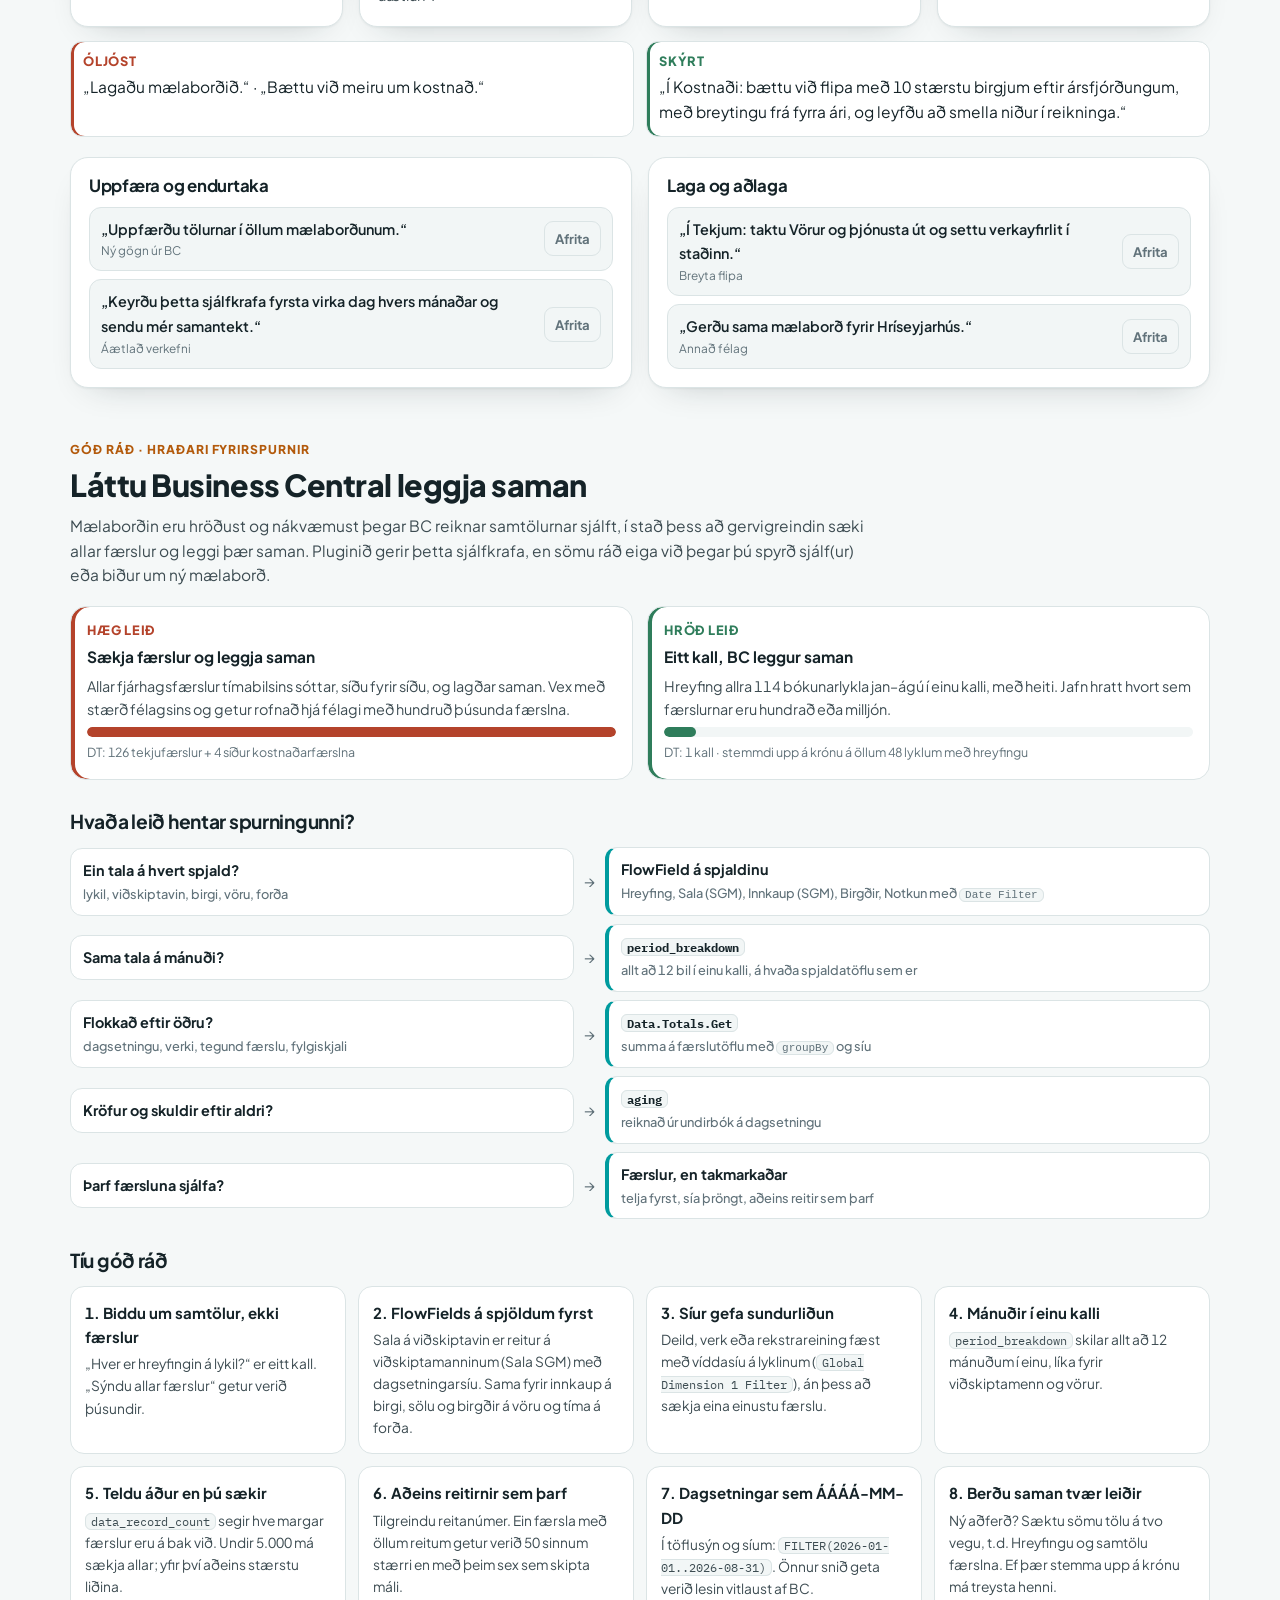
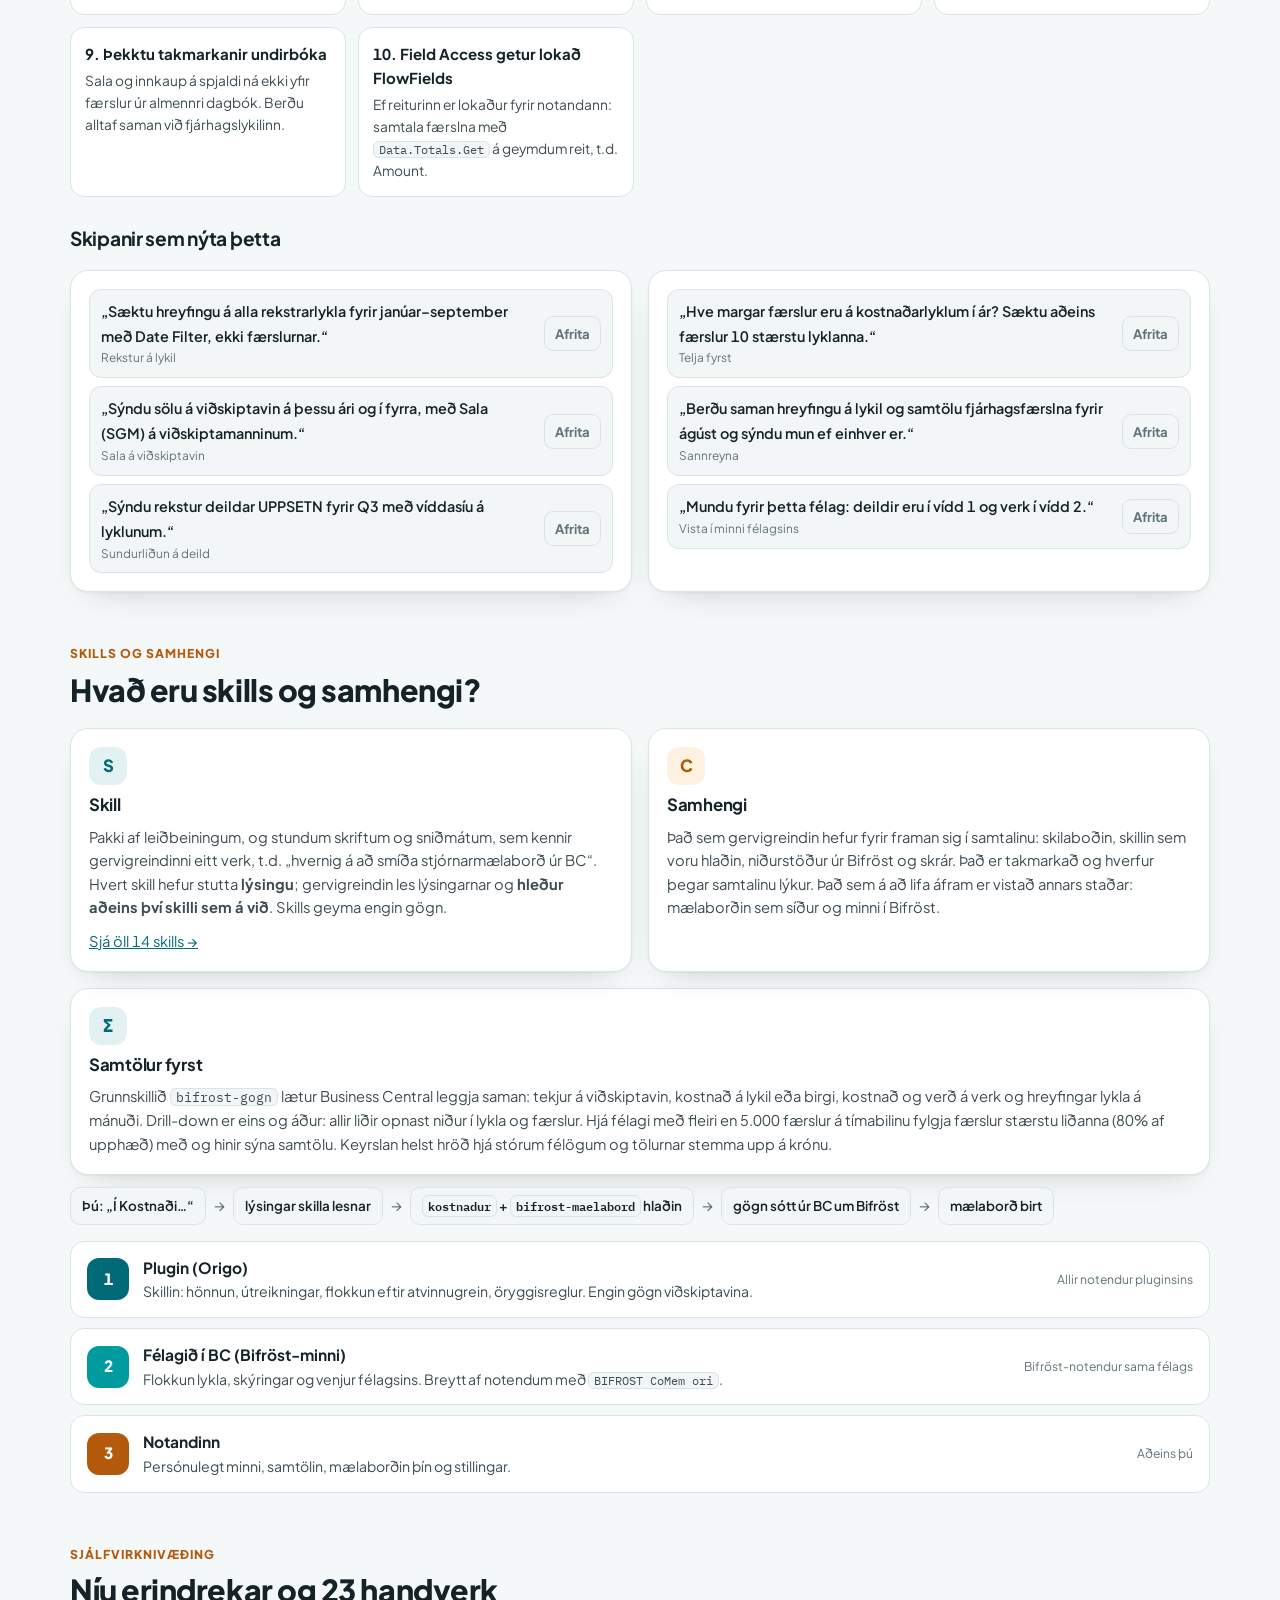
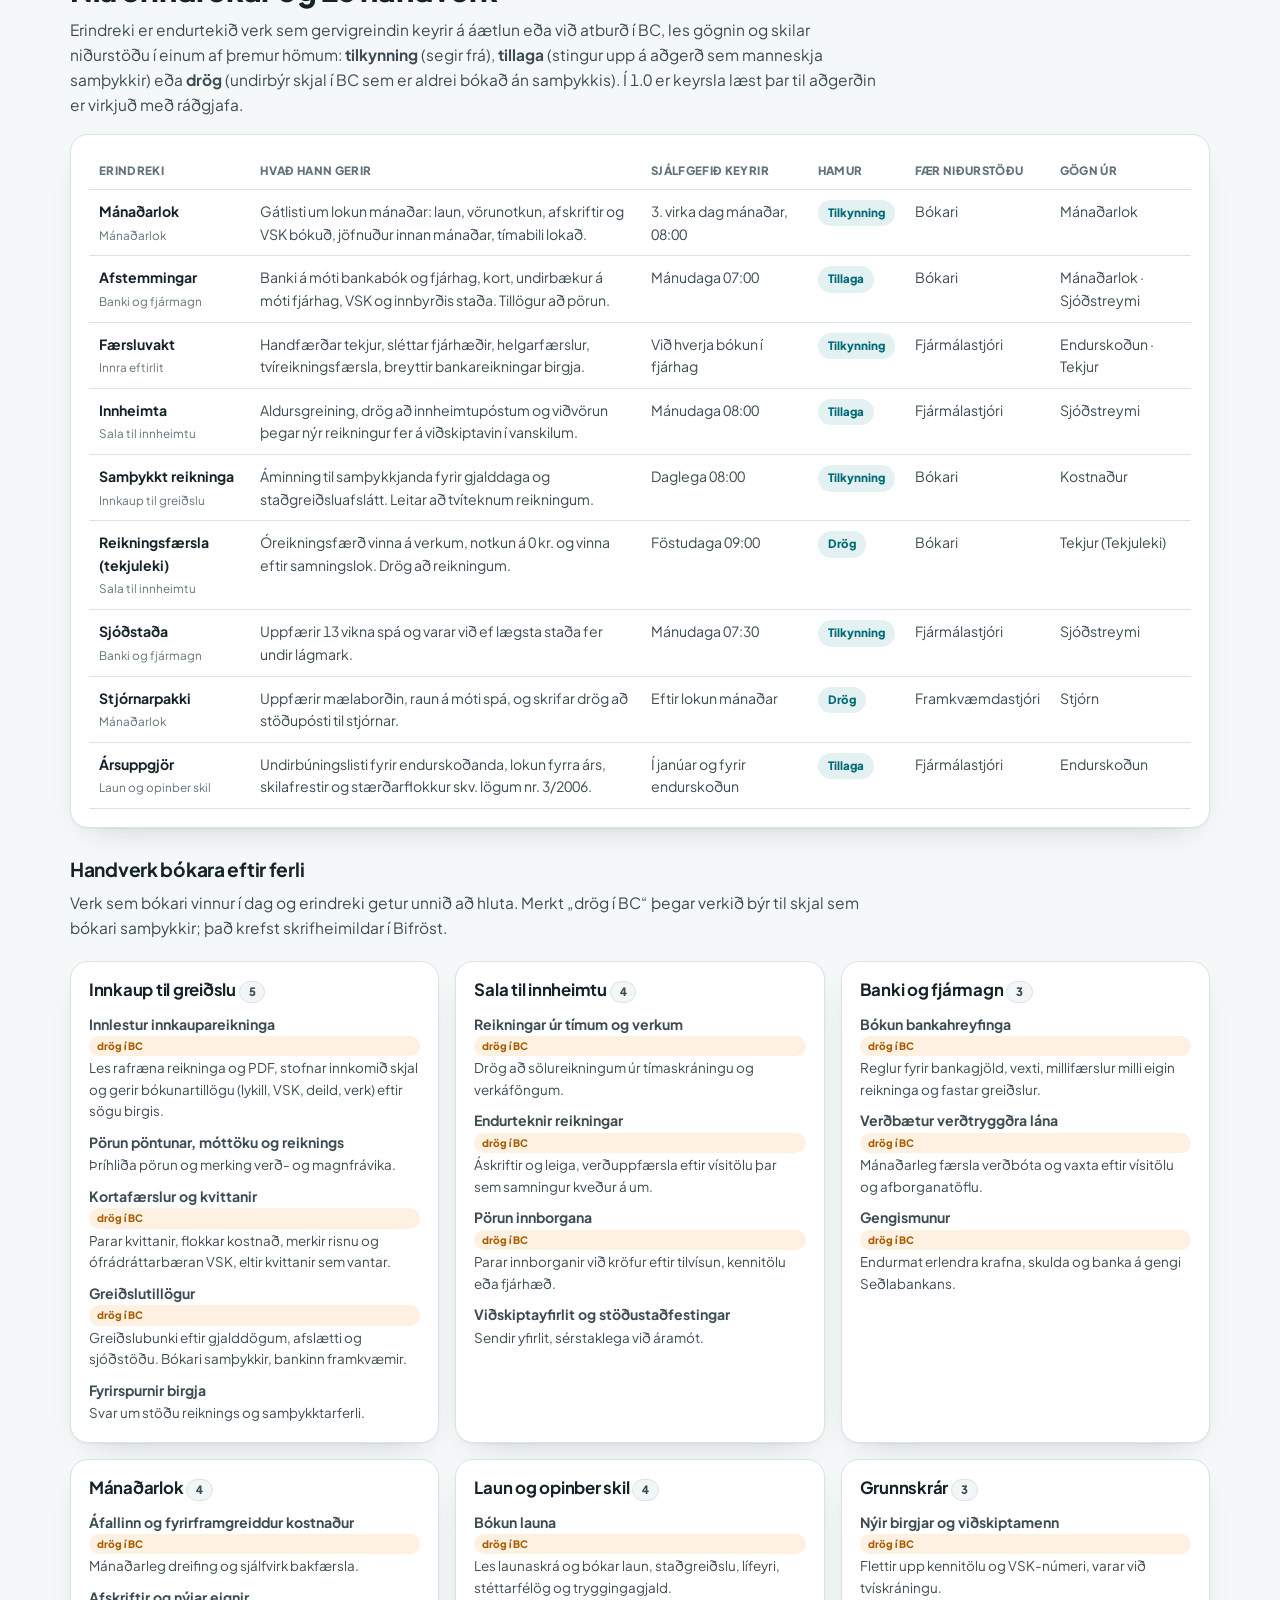
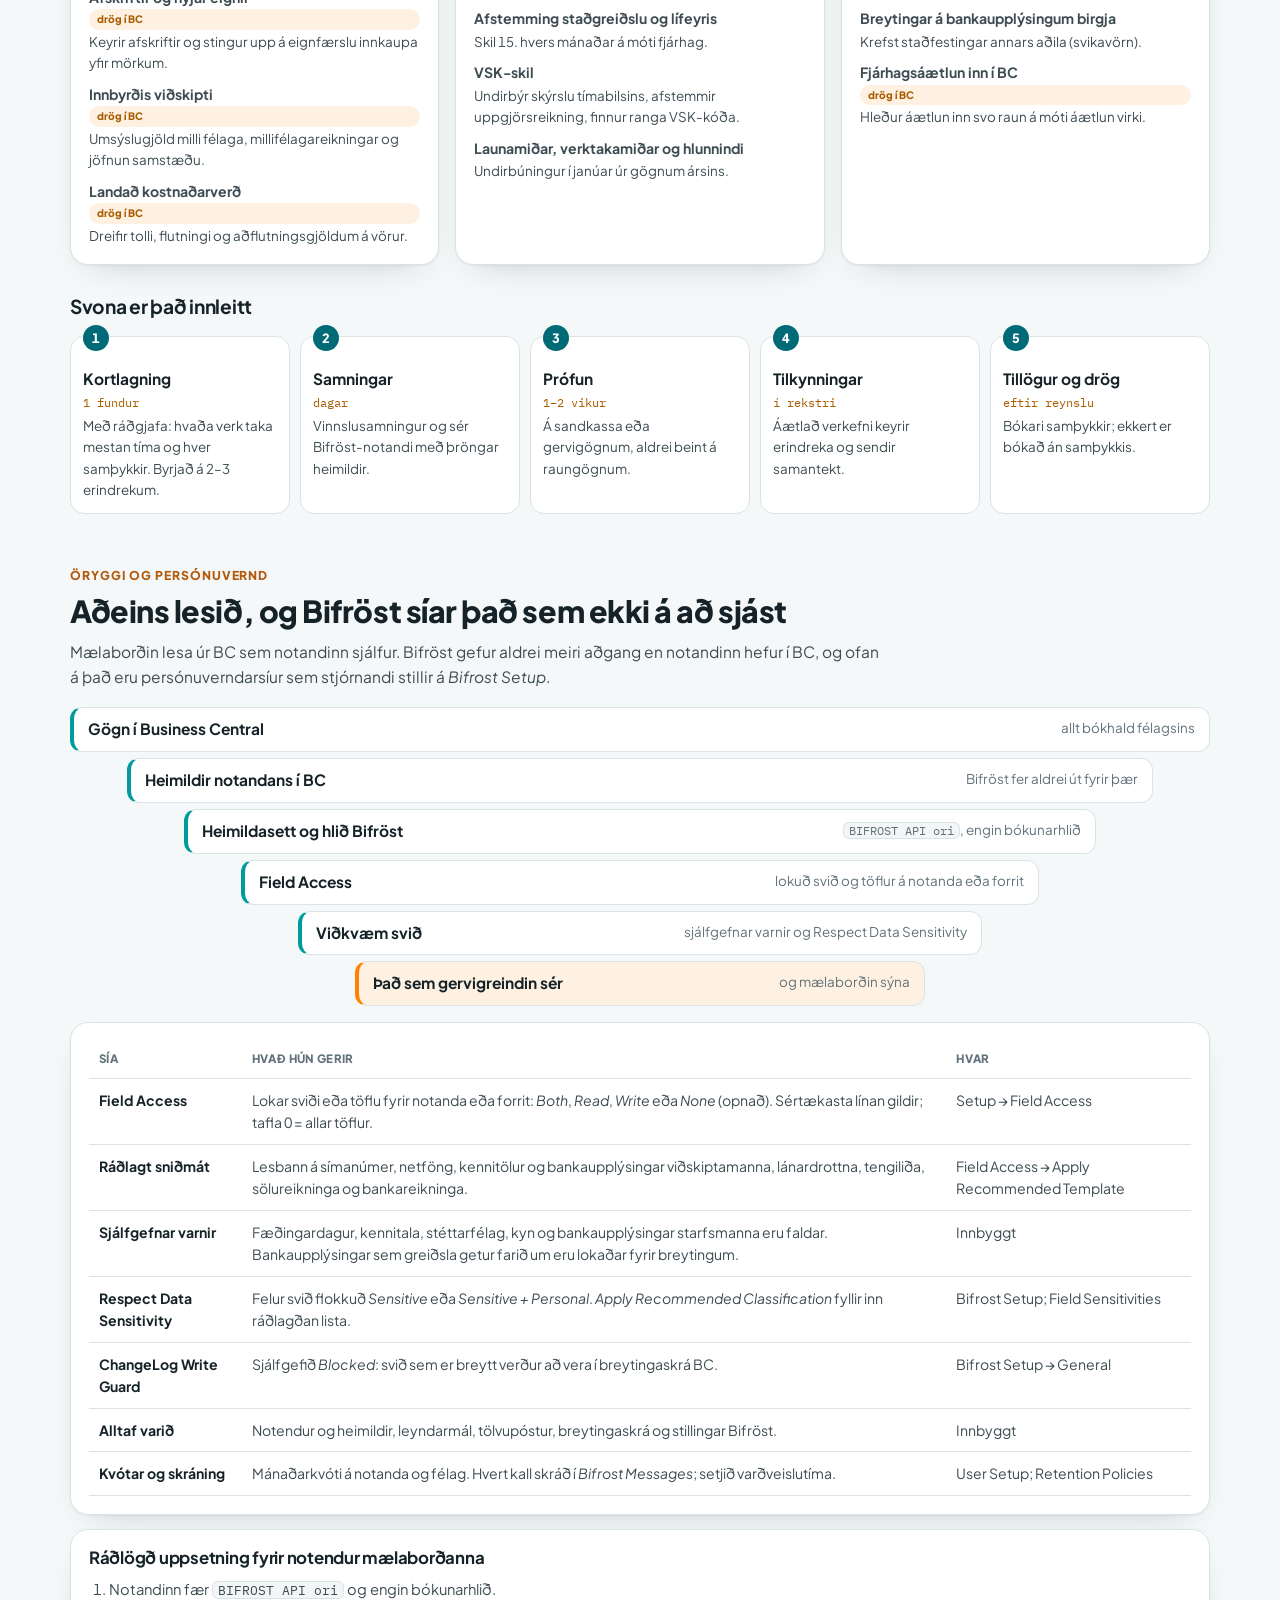
==== commit 6552b0da: "Bifröst mælaborð 1.0.0: FlowFields fyrst og ráð um hraðari fyrirspurnir Co-Authored-By: Claude Opus " ====
--- a/index.html
+++ b/index.html
@@ -189,6 +189,24 @@
 .mleg{display:flex;flex-wrap:wrap;gap:3px 10px;font-size:.58rem;color:#6e6e70}.mleg i{display:inline-block;width:10px;height:3px;margin-right:4px;vertical-align:2px}
 @media (max-width:420px){.mk-k{grid-template-columns:repeat(2,minmax(0,1fr))}.mhb div{grid-template-columns:minmax(0,5.5rem) minmax(0,1fr) auto}}
 
+
+.cmpq{display:grid;grid-template-columns:repeat(2,minmax(0,1fr));gap:14px;margin-top:18px}
+.cmpq>div{background:var(--panel);border:1px solid var(--line);border-radius:16px;padding:16px;display:grid;gap:6px}
+.cmpq .bad{box-shadow:inset 4px 0 0 var(--bad)}.cmpq .good{box-shadow:inset 4px 0 0 var(--ok)}
+.cmpq h4{margin:0}.cmpq .bad h4{color:var(--bad)}.cmpq .good h4{color:var(--ok)}
+.cmpq p{color:var(--ink2);font-size:.9rem}.cmpq small{color:var(--muted);font-size:.78rem}
+.cmpq .bar{height:10px;border-radius:9px;background:var(--panel2);overflow:hidden}.cmpq .bar span{display:block;height:100%;border-radius:9px}
+.cmpq .bad .bar span{background:var(--bad)}.cmpq .good .bar span{background:var(--ok)}
+@media (max-width:640px){.cmpq{grid-template-columns:minmax(0,1fr)}}
+.dtree{display:grid;gap:8px;margin-top:14px}
+.dtree>div{display:grid;grid-template-columns:minmax(0,1fr) auto minmax(0,1.2fr);gap:10px;align-items:center}
+.dtree .q,.dtree .a{background:var(--panel);border:1px solid var(--line);border-radius:12px;padding:10px 12px;display:grid;gap:2px;font-weight:700;font-size:.9rem}
+.dtree .a{border-left:4px solid var(--brand2)}
+.dtree small{font-weight:500;color:var(--muted);font-size:.8rem}.dtree i{font-style:normal;color:var(--muted)}
+@media (max-width:640px){.dtree>div{grid-template-columns:minmax(0,1fr)}.dtree i{display:none}.dtree .a{margin-left:14px}}
+.tips{display:grid;grid-template-columns:repeat(auto-fill,minmax(min(100%,260px),1fr));gap:12px;margin-top:14px}
+.tips>div{background:var(--panel);border:1px solid var(--line);border-radius:14px;padding:14px;display:grid;gap:4px;align-content:start}
+.tips b{font-size:.94rem}.tips p{color:var(--ink2);font-size:.86rem}
 html{scroll-padding-top:136px}
 .ptabs{display:inline-flex;background:var(--panel);border:1px solid var(--line);border-radius:12px;padding:3px;gap:2px}
 .ptabs button,.ptabs a{display:inline-flex;align-items:center;font:inherit;font-size:.82rem;font-weight:700;border:0;background:none;color:var(--ink2);padding:7px 12px;border-radius:9px;cursor:pointer;text-decoration:none;white-space:nowrap}
@@ -299,14 +317,14 @@
     <h1>Bifröst mælaborð fyrir Business Central</h1>
     <p>Gervigreind les bókhaldið í Business Central í gegnum Bifröst og býr til gagnvirk mælaborð fyrir stjórn, fjármál og rekstur, á íslensku og með tölum sem rekja má niður í færslur. Hér er allt ferlið, með myndrænum dæmum úr Vélsmiðjusamstæðunni.</p>
     <div class="row"><div><b>6</b><span>sjálfgefin mælaborð</span></div><div><b>+15</b><span>að vali, þar af 12 eftir atvinnugrein</span></div><div><b>9 + 23</b><span>erindrekar og handverk</span></div><div><b>~20–25 mín.</b><span>fyrsta keyrsla</span></div></div>
-    <div class="cta"><a class="btn or" href="bifrost-maelabord-1.0.0.zip" download>⬇ Sækja pluginið (159 KB)</a><a class="btn gh" href="#uppsetning">Uppsetning</a><a class="btn gh" href="#dt" data-page="dt">Sýnidæmi</a></div>
-  </section>
-
-  <nav class="subnav" aria-label="Kaflar"><a href="#uppsetning">Sækja og setja upp</a><a href="#keyrsla">Fyrsta keyrsla</a><a href="#maelabord">Mælaborðin</a><a href="#fleiri">Fleiri</a><a href="#samstaeda">Samstæður</a><a href="#simi">Í síma</a><a href="#skipanir">Skipanir</a><a href="#skills">Skills og samhengi</a><a href="#sjalfvirkni">Erindrekar</a><a href="#oryggi">Öryggi</a></nav>
+    <div class="cta"><a class="btn or" href="bifrost-maelabord-1.0.0.zip" download>⬇ Sækja pluginið (160 KB)</a><a class="btn gh" href="#uppsetning">Uppsetning</a><a class="btn gh" href="#dt" data-page="dt">Sýnidæmi</a></div>
+  </section>
+
+  <nav class="subnav" aria-label="Kaflar"><a href="#uppsetning">Sækja og setja upp</a><a href="#keyrsla">Fyrsta keyrsla</a><a href="#maelabord">Mælaborðin</a><a href="#fleiri">Fleiri</a><a href="#samstaeda">Samstæður</a><a href="#simi">Í síma</a><a href="#skipanir">Skipanir</a><a href="#fyrirspurnir">Hraðari fyrirspurnir</a><a href="#skills">Skills og samhengi</a><a href="#sjalfvirkni">Erindrekar</a><a href="#oryggi">Öryggi</a></nav>
   <section class="s" id="uppsetning">
     <div class="kick">Sækja og setja upp</div><h2>Pluginið er ein zip-skrá af vef Origo</h2>
     <p class="lead">Sæktu skrána og veldu svo hvort þú setur hana upp fyrir þig eða fyrir allt fyrirtækið. Bifröst þarf að vera uppsett í Business Central.</p>
-    <div class="dl"><div class="dl-i">⬇</div><div><b>bifrost-maelabord-1.0.0.zip</b><span>Útgáfa 1.0.0 · 159 KB · 14 skills, leiðbeiningar og sniðmát</span></div><a class="btn or" href="bifrost-maelabord-1.0.0.zip" download>Sækja pluginið</a></div>
+    <div class="dl"><div class="dl-i">⬇</div><div><b>bifrost-maelabord-1.0.0.zip</b><span>Útgáfa 1.0.0 · 160 KB · 14 skills, leiðbeiningar og sniðmát</span></div><a class="btn or" href="bifrost-maelabord-1.0.0.zip" download>Sækja pluginið</a></div>
     <div class="grid g2">
       <article class="card opt"><div class="opt-h"><span class="ico">1</span><div><h3>Fyrir þig (handvirkt)</h3><p>Þegar þú vilt prófa sjálf(ur) eða fyrirtækið hefur ekki sett pluginið upp.</p></div></div>
         <ol class="st"><li>Sæktu <code>bifrost-maelabord-1.0.0.zip</code> hér að ofan.</li><li>Opnaðu gervigreindarforritið og farðu í <b>Customize → Plugins</b>.</li><li>Veldu <b>Upload plugin</b> og zip-skrána. Pluginið birtist undir <i>Bifröst mælaborð</i>.</li><li>Tengdu Bifröst og skráðu þig inn með BC-aðganginum.</li></ol>
@@ -404,6 +422,41 @@
     <div class="vs"><div class="bad"><h4>Óljóst</h4><p>„Lagaðu mælaborðið.“ · „Bættu við meiru um kostnað.“</p></div><div class="good"><h4>Skýrt</h4><p>„Í Kostnaði: bættu við flipa með 10 stærstu birgjum eftir ársfjórðungum, með breytingu frá fyrra ári, og leyfðu að smella niður í reikninga.“</p></div></div>
     <div class="grid g2"><div class="card"><h3>Uppfæra og endurtaka</h3><div class="ex"><div class="pq"><div><q>Uppfærðu tölurnar í öllum mælaborðunum.</q><small>Ný gögn úr BC</small></div><button class="btn sm ln" type="button" data-copy="Uppfærðu tölurnar í öllum mælaborðunum.">Afrita</button></div><div class="pq"><div><q>Keyrðu þetta sjálfkrafa fyrsta virka dag hvers mánaðar og sendu mér samantekt.</q><small>Áætlað verkefni</small></div><button class="btn sm ln" type="button" data-copy="Keyrðu þetta sjálfkrafa fyrsta virka dag hvers mánaðar og sendu mér samantekt.">Afrita</button></div></div></div>
       <div class="card"><h3>Laga og aðlaga</h3><div class="ex"><div class="pq"><div><q>Í Tekjum: taktu Vörur og þjónusta út og settu verkayfirlit í staðinn.</q><small>Breyta flipa</small></div><button class="btn sm ln" type="button" data-copy="Í Tekjum: taktu Vörur og þjónusta út og settu verkayfirlit í staðinn.">Afrita</button></div><div class="pq"><div><q>Gerðu sama mælaborð fyrir Hríseyjarhús.</q><small>Annað félag</small></div><button class="btn sm ln" type="button" data-copy="Gerðu sama mælaborð fyrir Hríseyjarhús.">Afrita</button></div></div></div></div>
+  </section>
+
+  <section class="s" id="fyrirspurnir">
+    <div class="kick">Góð ráð · hraðari fyrirspurnir</div><h2>Láttu Business Central leggja saman</h2>
+    <p class="lead">Mælaborðin eru hröðust og nákvæmust þegar BC reiknar samtölurnar sjálft, í stað þess að gervigreindin sæki allar færslur og leggi þær saman. Pluginið gerir þetta sjálfkrafa, en sömu ráð eiga við þegar þú spyrð sjálf(ur) eða biður um ný mælaborð.</p>
+    <div class="cmpq">
+      <div class="bad"><h4>Hæg leið</h4><b>Sækja færslur og leggja saman</b><p>Allar fjárhagsfærslur tímabilsins sóttar, síðu fyrir síðu, og lagðar saman. Vex með stærð félagsins og getur rofnað hjá félagi með hundruð þúsunda færslna.</p><div class="bar"><span style="width:100%"></span></div><small>DT: 126 tekjufærslur + 4 síður kostnaðarfærslna</small></div>
+      <div class="good"><h4>Hröð leið</h4><b>Eitt kall, BC leggur saman</b><p>Hreyfing allra 114 bókunarlykla jan–ágú í einu kalli, með heiti. Jafn hratt hvort sem færslurnar eru hundrað eða milljón.</p><div class="bar"><span style="width:6%"></span></div><small>DT: 1 kall · stemmdi upp á krónu á öllum 48 lyklum með hreyfingu</small></div>
+    </div>
+    <h3 class="h3s">Hvaða leið hentar spurningunni?</h3>
+    <div class="dtree">
+      <div><span class="q">Ein tala á hvert spjald? <small>lykil, viðskiptavin, birgi, vöru, forða</small></span><i>→</i><span class="a"><b>FlowField á spjaldinu</b><small>Hreyfing, Sala (SGM), Innkaup (SGM), Birgðir, Notkun með <code>Date Filter</code></small></span></div>
+      <div><span class="q">Sama tala á mánuði?</span><i>→</i><span class="a"><b><code>period_breakdown</code></b><small>allt að 12 bil í einu kalli, á hvaða spjaldatöflu sem er</small></span></div>
+      <div><span class="q">Flokkað eftir öðru? <small>dagsetningu, verki, tegund færslu, fylgiskjali</small></span><i>→</i><span class="a"><b><code>Data.Totals.Get</code></b><small>summa á færslutöflu með <code>groupBy</code> og síu</small></span></div>
+      <div><span class="q">Kröfur og skuldir eftir aldri?</span><i>→</i><span class="a"><b><code>aging</code></b><small>reiknað úr undirbók á dagsetningu</small></span></div>
+      <div><span class="q">Þarf færsluna sjálfa?</span><i>→</i><span class="a"><b>Færslur, en takmarkaðar</b><small>telja fyrst, sía þröngt, aðeins reitir sem þarf</small></span></div>
+    </div>
+    <h3 class="h3s">Tíu góð ráð</h3>
+    <div class="tips">
+      <div><b>1. Biddu um samtölur, ekki færslur</b><p>„Hver er hreyfingin á lykil?“ er eitt kall. „Sýndu allar færslur“ getur verið þúsundir.</p></div>
+      <div><b>2. FlowFields á spjöldum fyrst</b><p>Sala á viðskiptavin er reitur á viðskiptamanninum (Sala SGM) með dagsetningarsíu. Sama fyrir innkaup á birgi, sölu og birgðir á vöru og tíma á forða.</p></div>
+      <div><b>3. Síur gefa sundurliðun</b><p>Deild, verk eða rekstrareining fæst með víddasíu á lyklinum (<code>Global Dimension 1 Filter</code>), án þess að sækja eina einustu færslu.</p></div>
+      <div><b>4. Mánuðir í einu kalli</b><p><code>period_breakdown</code> skilar allt að 12 mánuðum í einu, líka fyrir viðskiptamenn og vörur.</p></div>
+      <div><b>5. Teldu áður en þú sækir</b><p><code>data_record_count</code> segir hve margar færslur eru á bak við. Undir 5.000 má sækja allar; yfir því aðeins stærstu liðina.</p></div>
+      <div><b>6. Aðeins reitirnir sem þarf</b><p>Tilgreindu reitanúmer. Ein færsla með öllum reitum getur verið 50 sinnum stærri en með þeim sex sem skipta máli.</p></div>
+      <div><b>7. Dagsetningar sem ÁÁÁÁ-MM-DD</b><p>Í töflusýn og síum: <code>FILTER(2026-01-01..2026-08-31)</code>. Önnur snið geta verið lesin vitlaust af BC.</p></div>
+      <div><b>8. Berðu saman tvær leiðir</b><p>Ný aðferð? Sæktu sömu tölu á tvo vegu, t.d. Hreyfingu og samtölu færslna. Ef þær stemma upp á krónu má treysta henni.</p></div>
+      <div><b>9. Þekktu takmarkanir undirbóka</b><p>Sala og innkaup á spjaldi ná ekki yfir færslur úr almennri dagbók. Berðu alltaf saman við fjárhagslykilinn.</p></div>
+      <div><b>10. Field Access getur lokað FlowFields</b><p>Ef reiturinn er lokaður fyrir notandann: samtala færslna með <code>Data.Totals.Get</code> á geymdum reit, t.d. Amount.</p></div>
+    </div>
+    <h3 class="h3s">Skipanir sem nýta þetta</h3>
+    <div class="grid g2">
+      <div class="card"><div class="ex"><div class="pq"><div><q>Sæktu hreyfingu á alla rekstrarlykla fyrir janúar–september með Date Filter, ekki færslurnar.</q><small>Rekstur á lykil</small></div><button class="btn sm ln" type="button" data-copy="Sæktu hreyfingu á alla rekstrarlykla fyrir janúar–september með Date Filter, ekki færslurnar.">Afrita</button></div><div class="pq"><div><q>Sýndu sölu á viðskiptavin á þessu ári og í fyrra, með Sala (SGM) á viðskiptamanninum.</q><small>Sala á viðskiptavin</small></div><button class="btn sm ln" type="button" data-copy="Sýndu sölu á viðskiptavin á þessu ári og í fyrra, með Sala (SGM) á viðskiptamanninum.">Afrita</button></div><div class="pq"><div><q>Sýndu rekstur deildar UPPSETN fyrir Q3 með víddasíu á lyklunum.</q><small>Sundurliðun á deild</small></div><button class="btn sm ln" type="button" data-copy="Sýndu rekstur deildar UPPSETN fyrir Q3 með víddasíu á lyklunum.">Afrita</button></div></div></div>
+      <div class="card"><div class="ex"><div class="pq"><div><q>Hve margar færslur eru á kostnaðarlyklum í ár? Sæktu aðeins færslur 10 stærstu lyklanna.</q><small>Telja fyrst</small></div><button class="btn sm ln" type="button" data-copy="Hve margar færslur eru á kostnaðarlyklum í ár? Sæktu aðeins færslur 10 stærstu lyklanna.">Afrita</button></div><div class="pq"><div><q>Berðu saman hreyfingu á lykil og samtölu fjárhagsfærslna fyrir ágúst og sýndu mun ef einhver er.</q><small>Sannreyna</small></div><button class="btn sm ln" type="button" data-copy="Berðu saman hreyfingu á lykil og samtölu fjárhagsfærslna fyrir ágúst og sýndu mun ef einhver er.">Afrita</button></div><div class="pq"><div><q>Mundu fyrir þetta félag: deildir eru í vídd 1 og verk í vídd 2.</q><small>Vista í minni félagsins</small></div><button class="btn sm ln" type="button" data-copy="Mundu fyrir þetta félag: deildir eru í vídd 1 og verk í vídd 2.">Afrita</button></div></div></div>
+    </div>
   </section>
 
   <section class="s" id="skills">
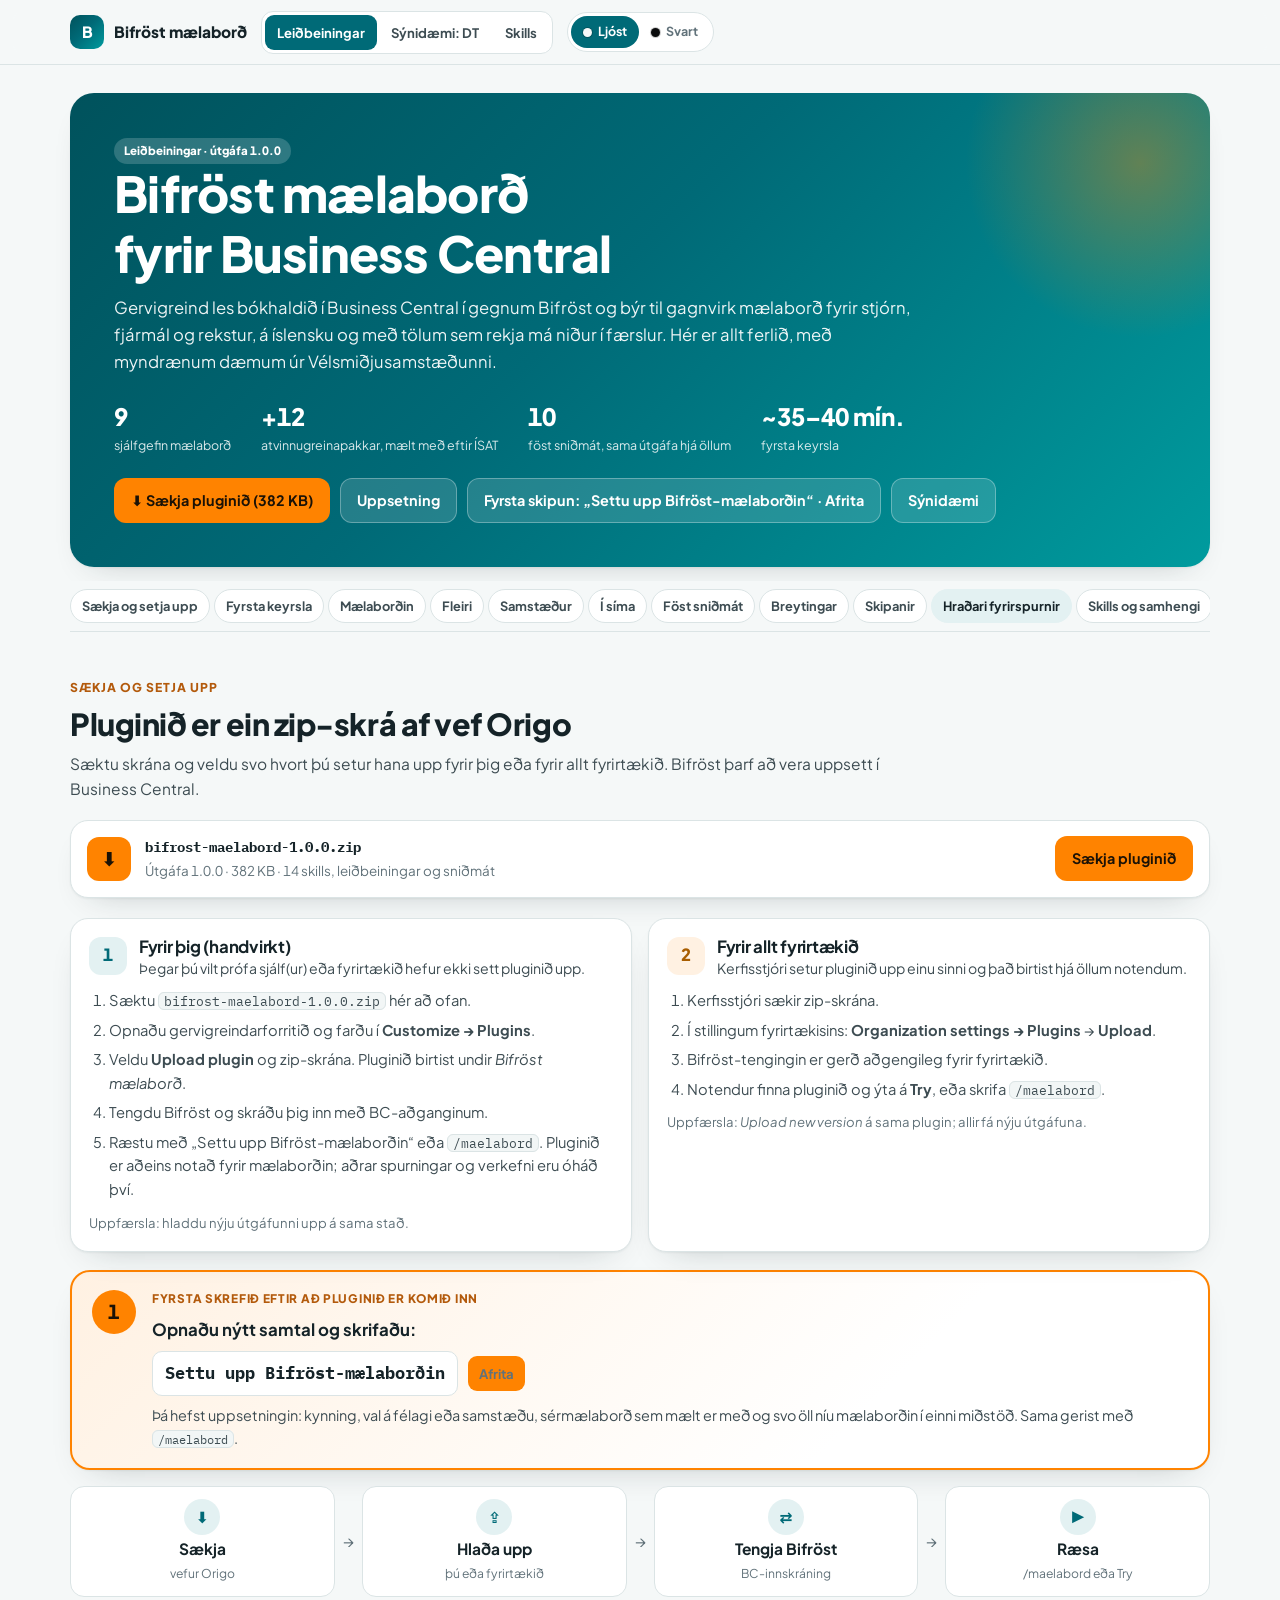
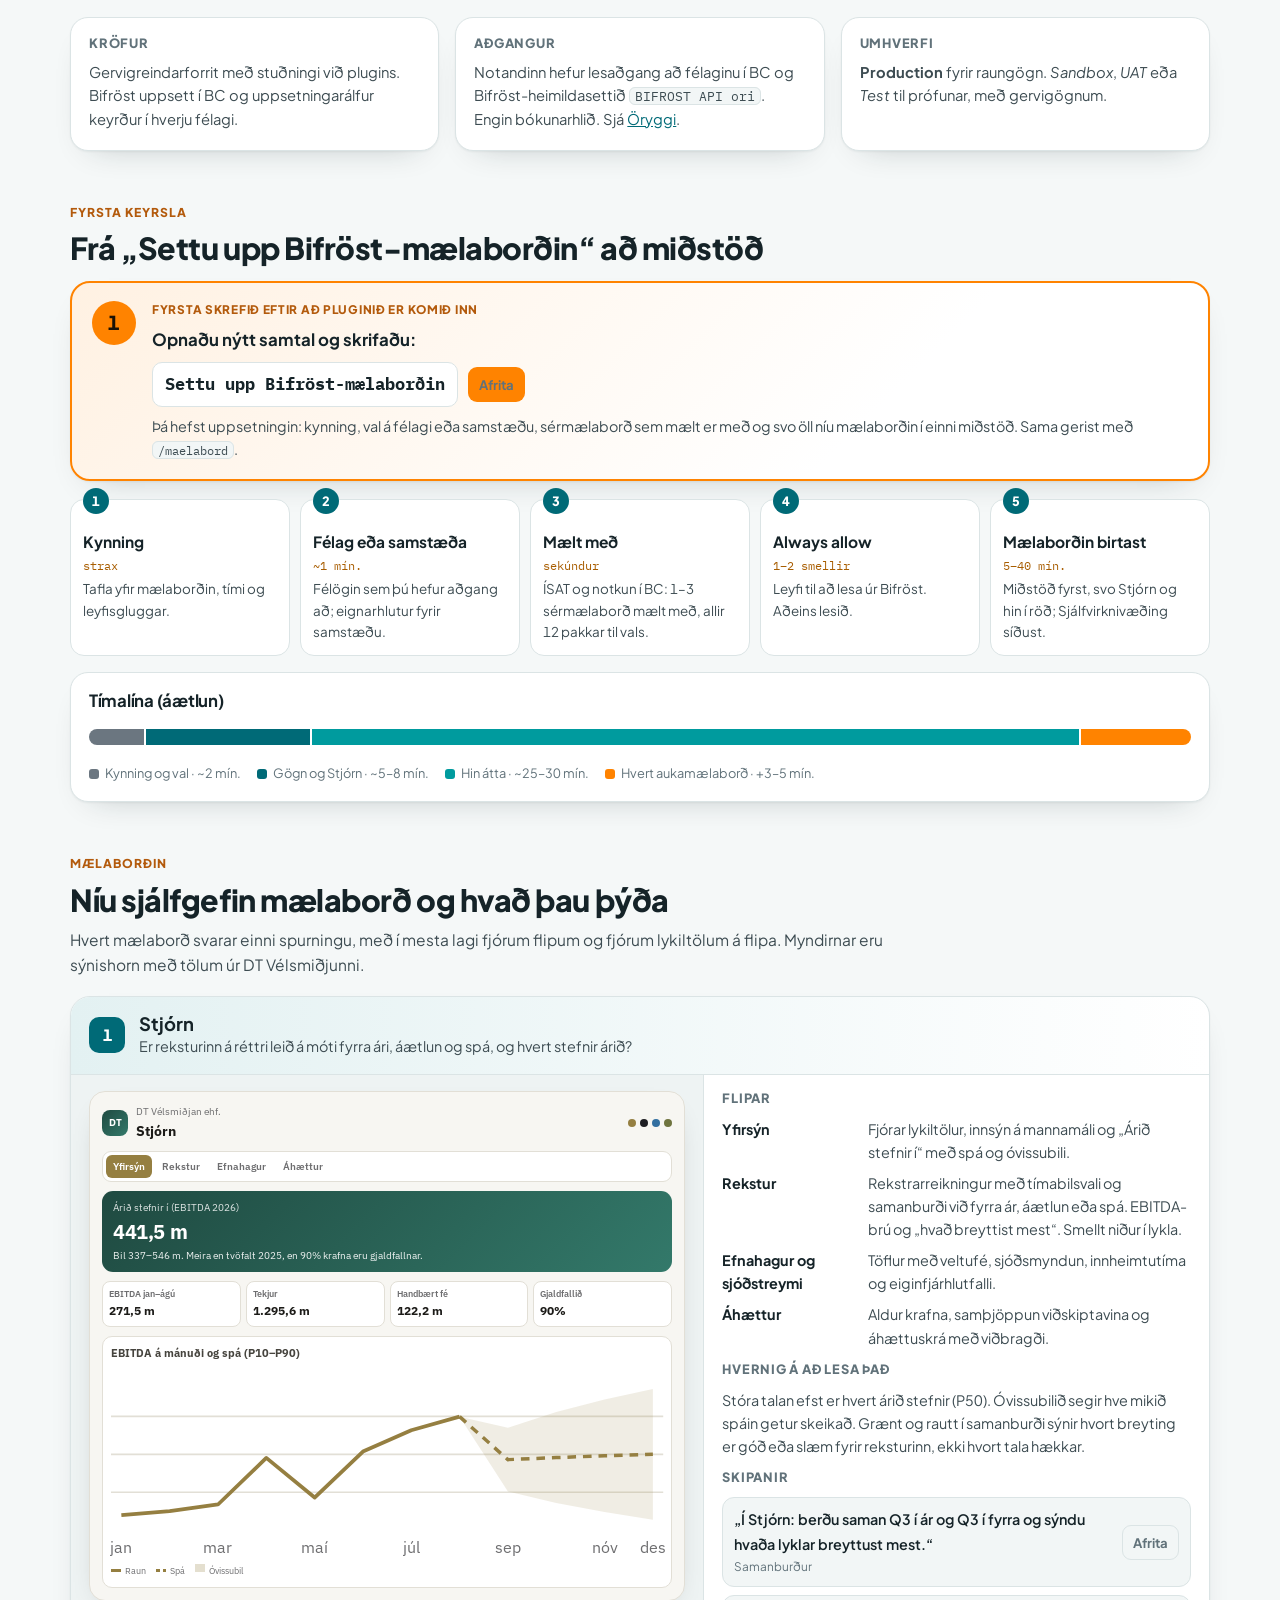
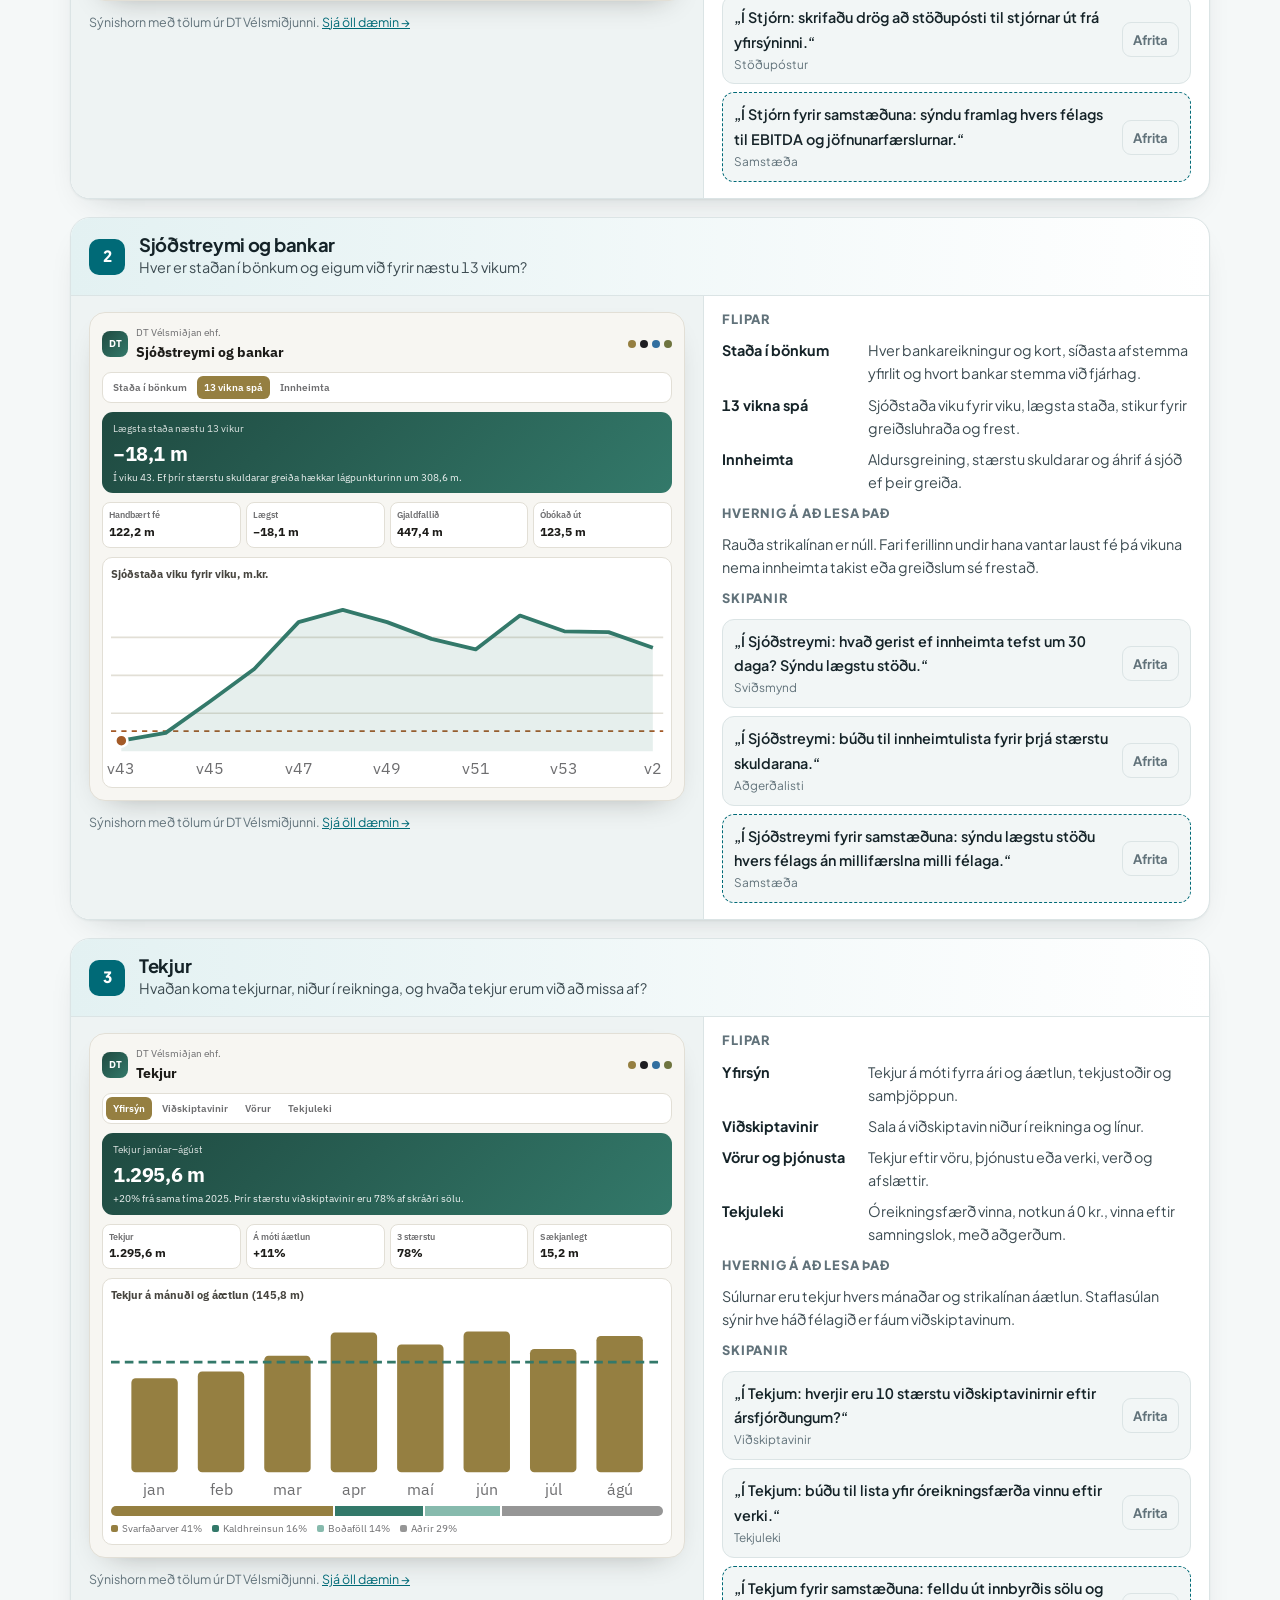
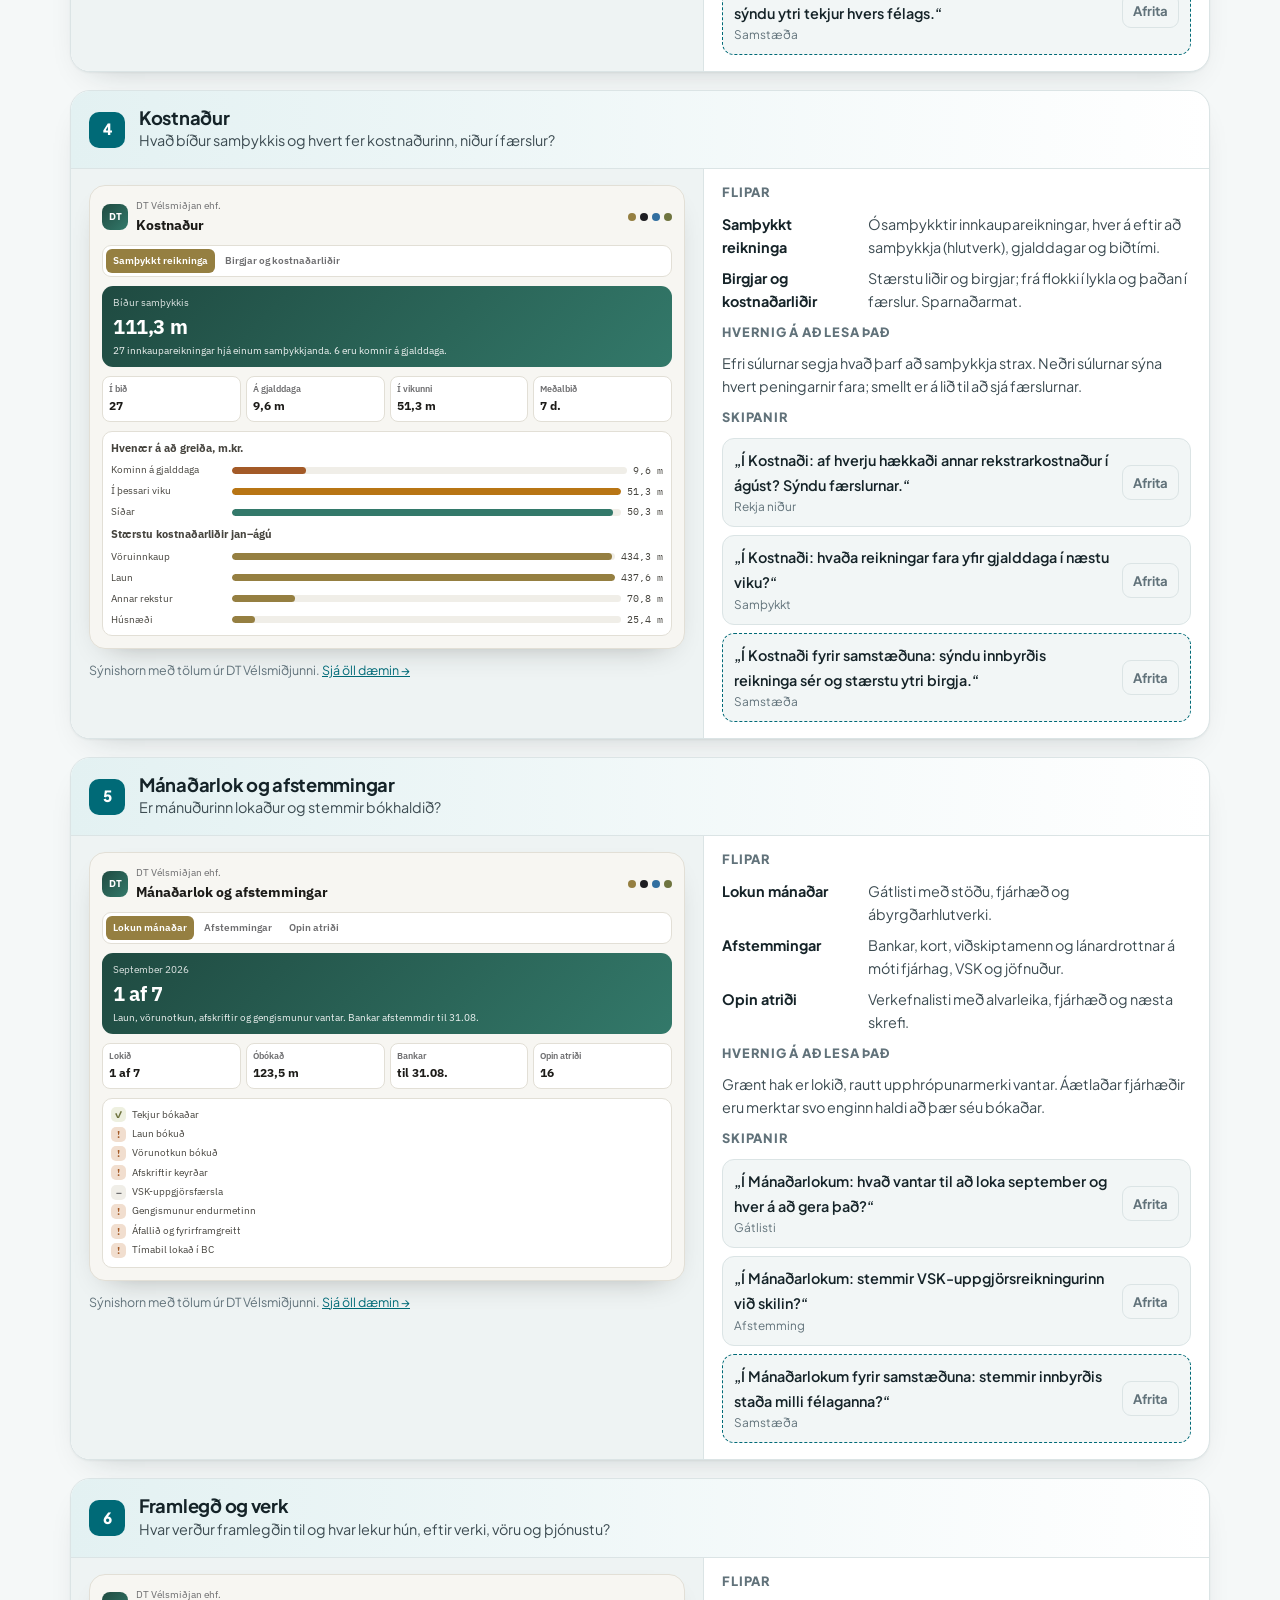
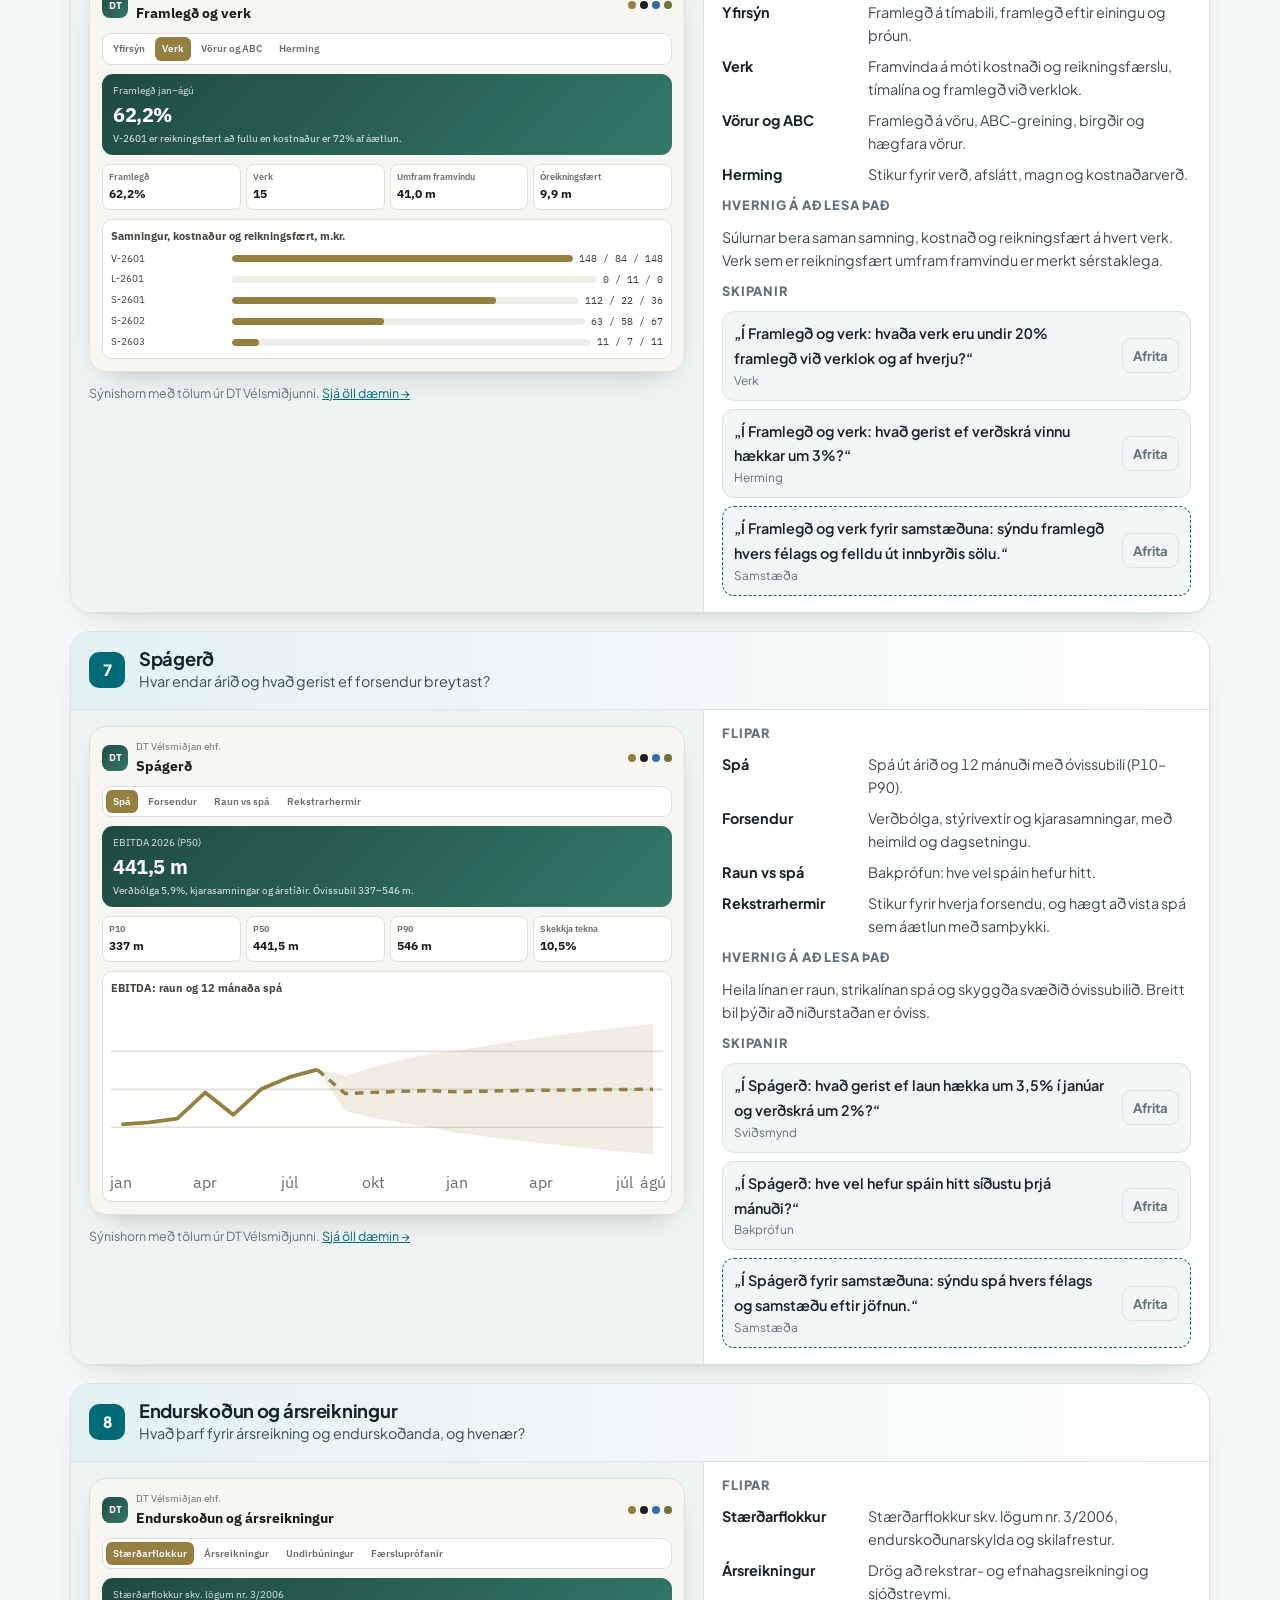
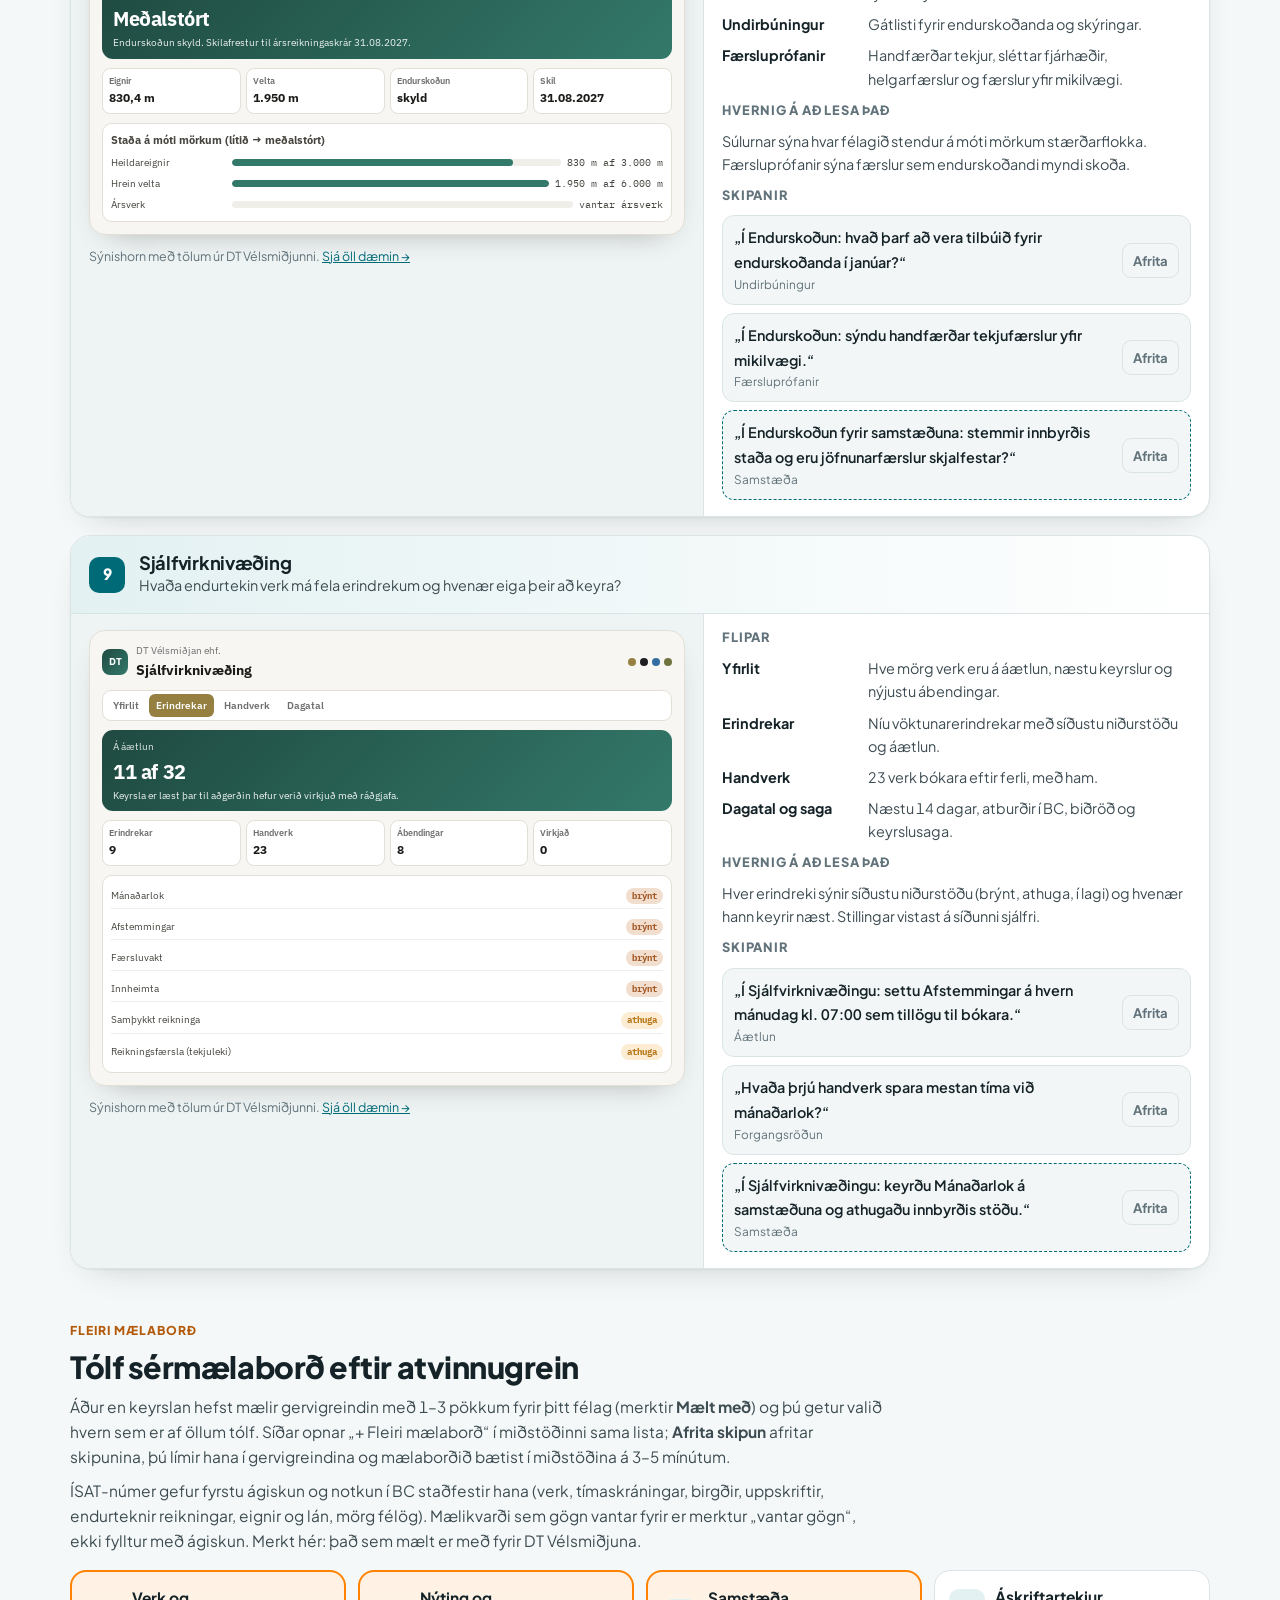
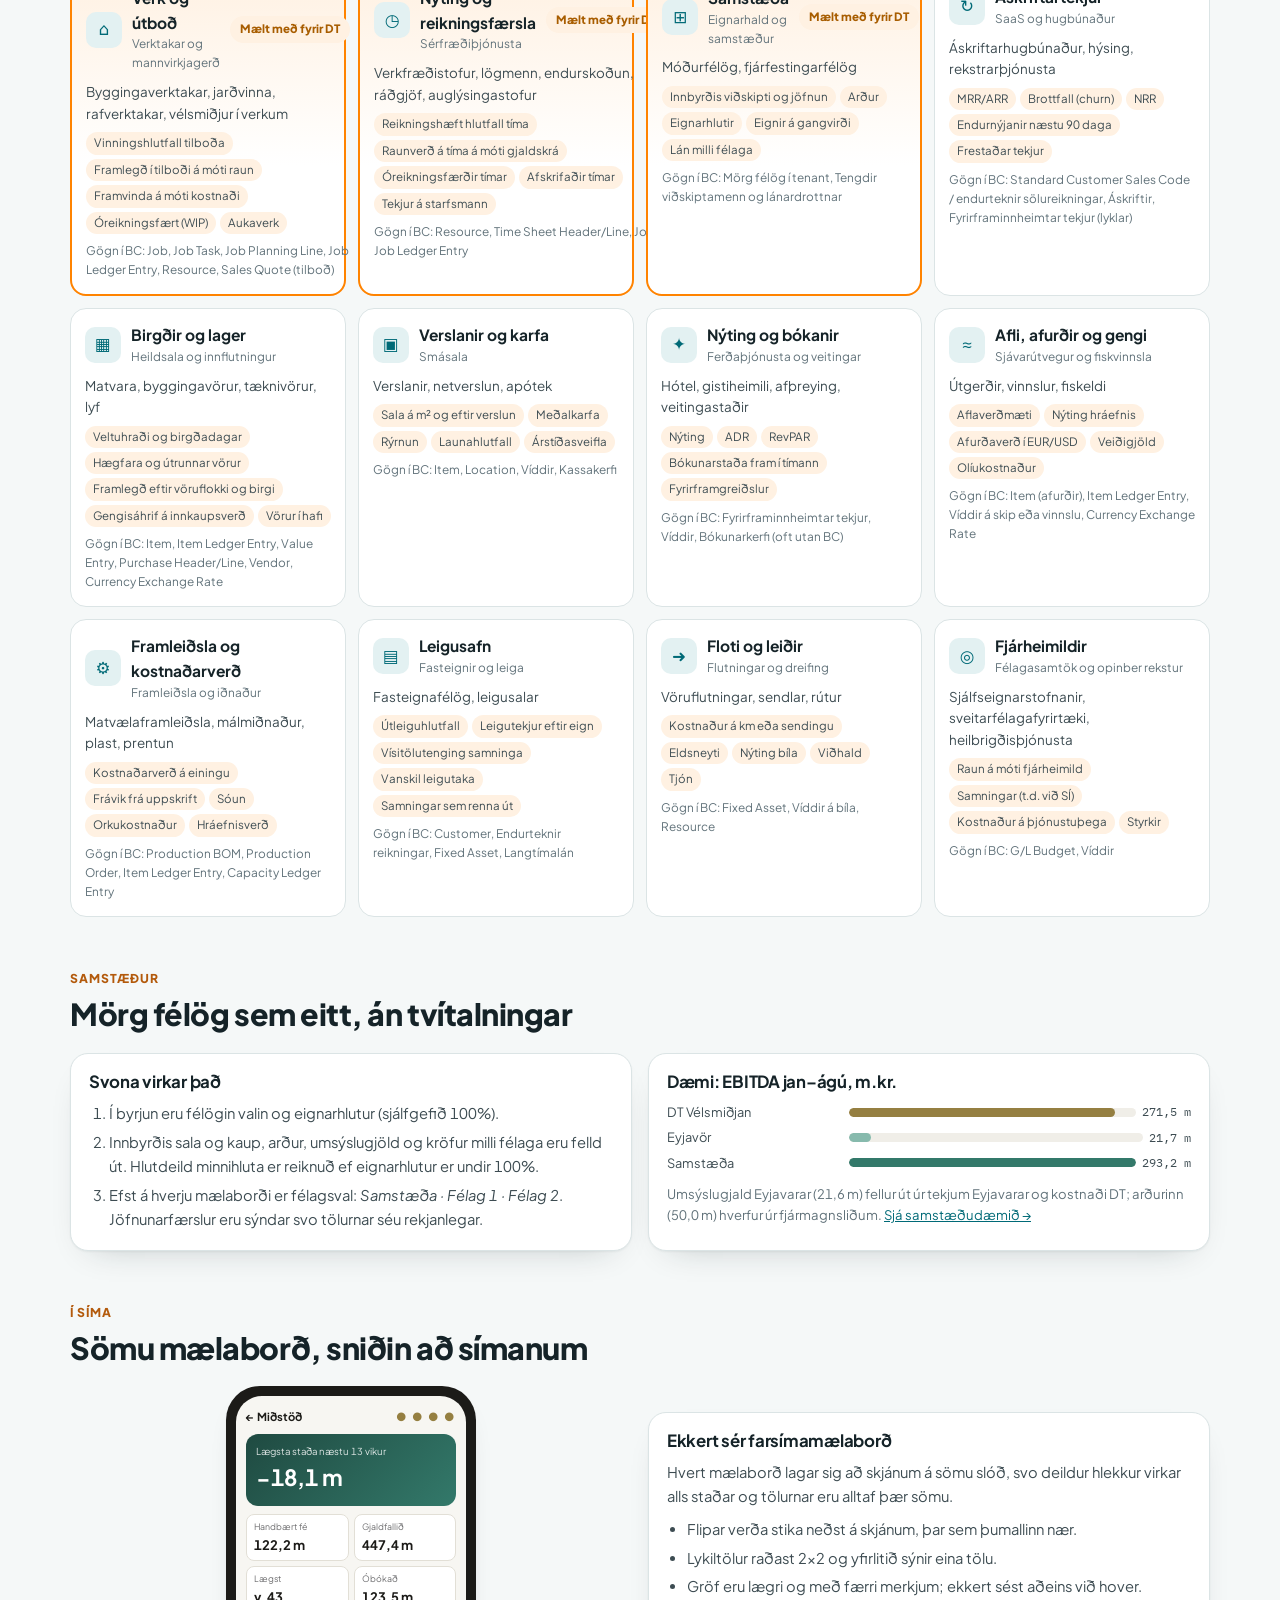
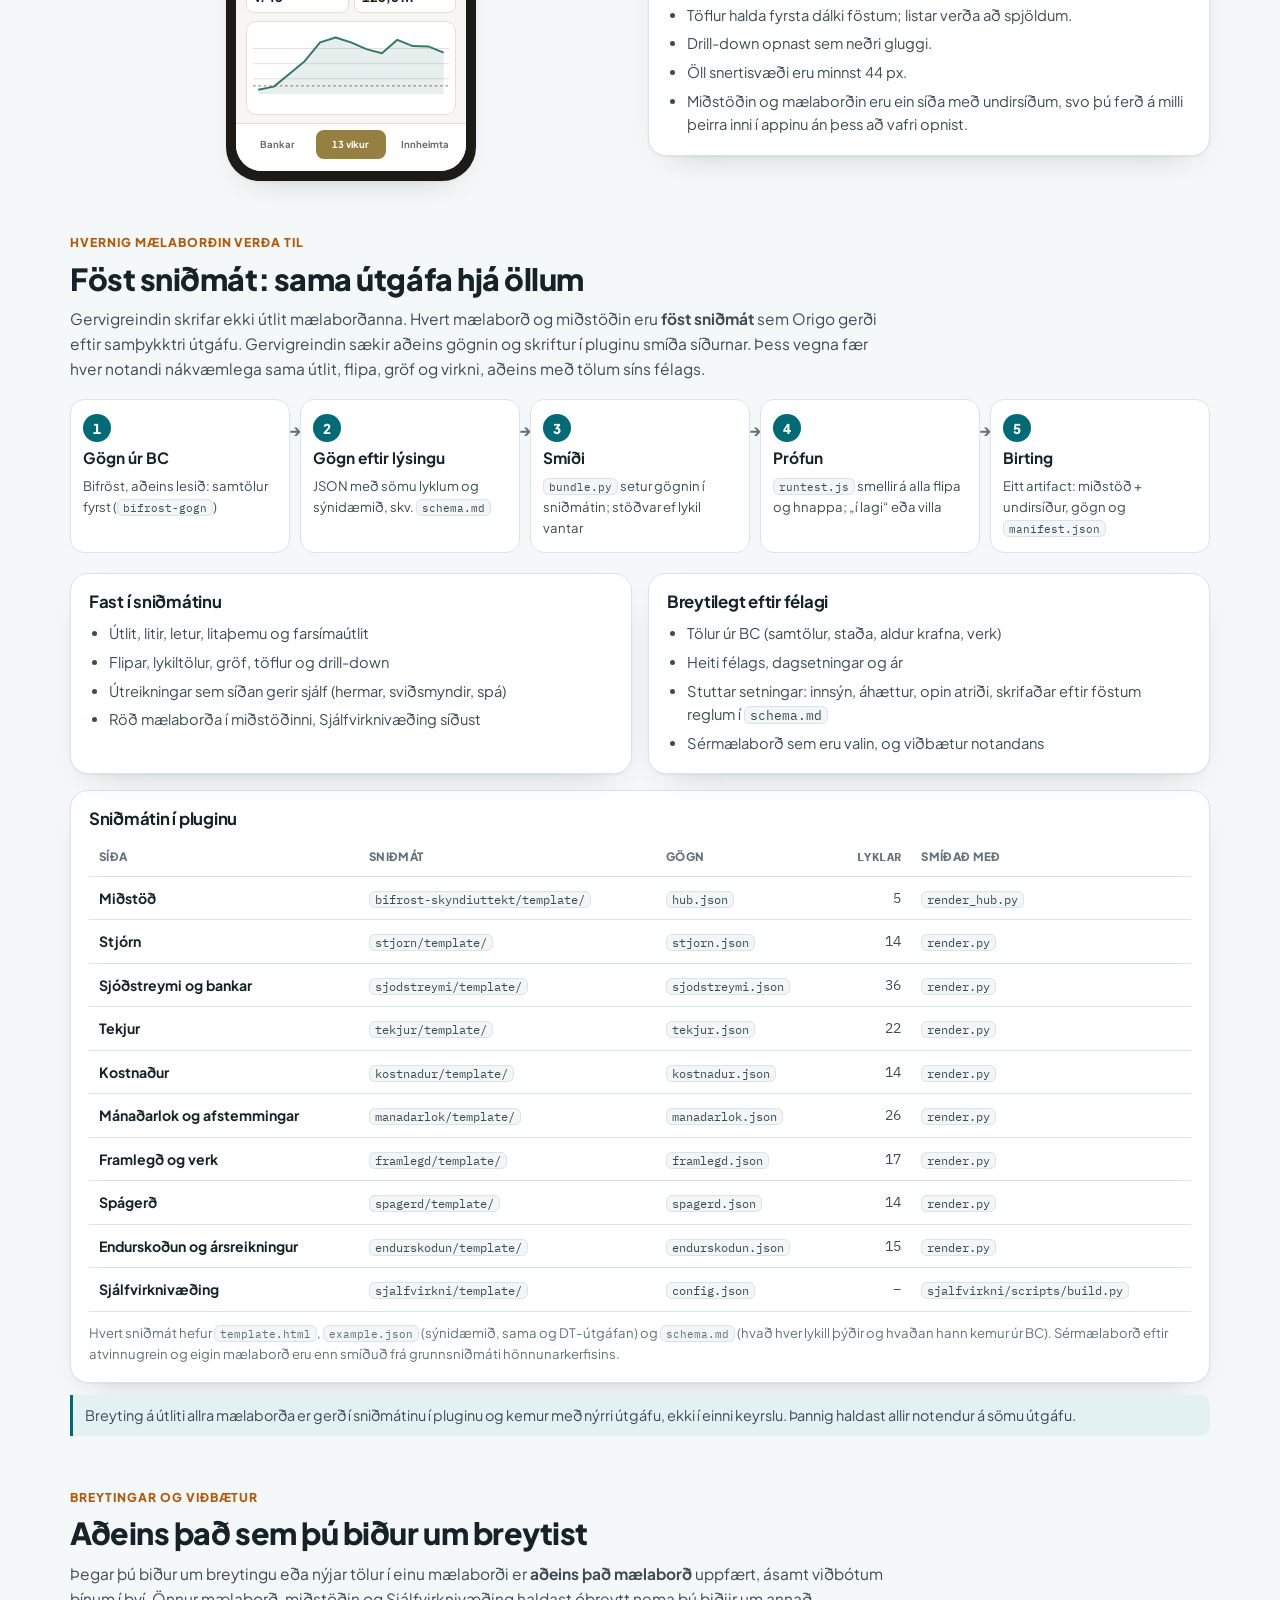
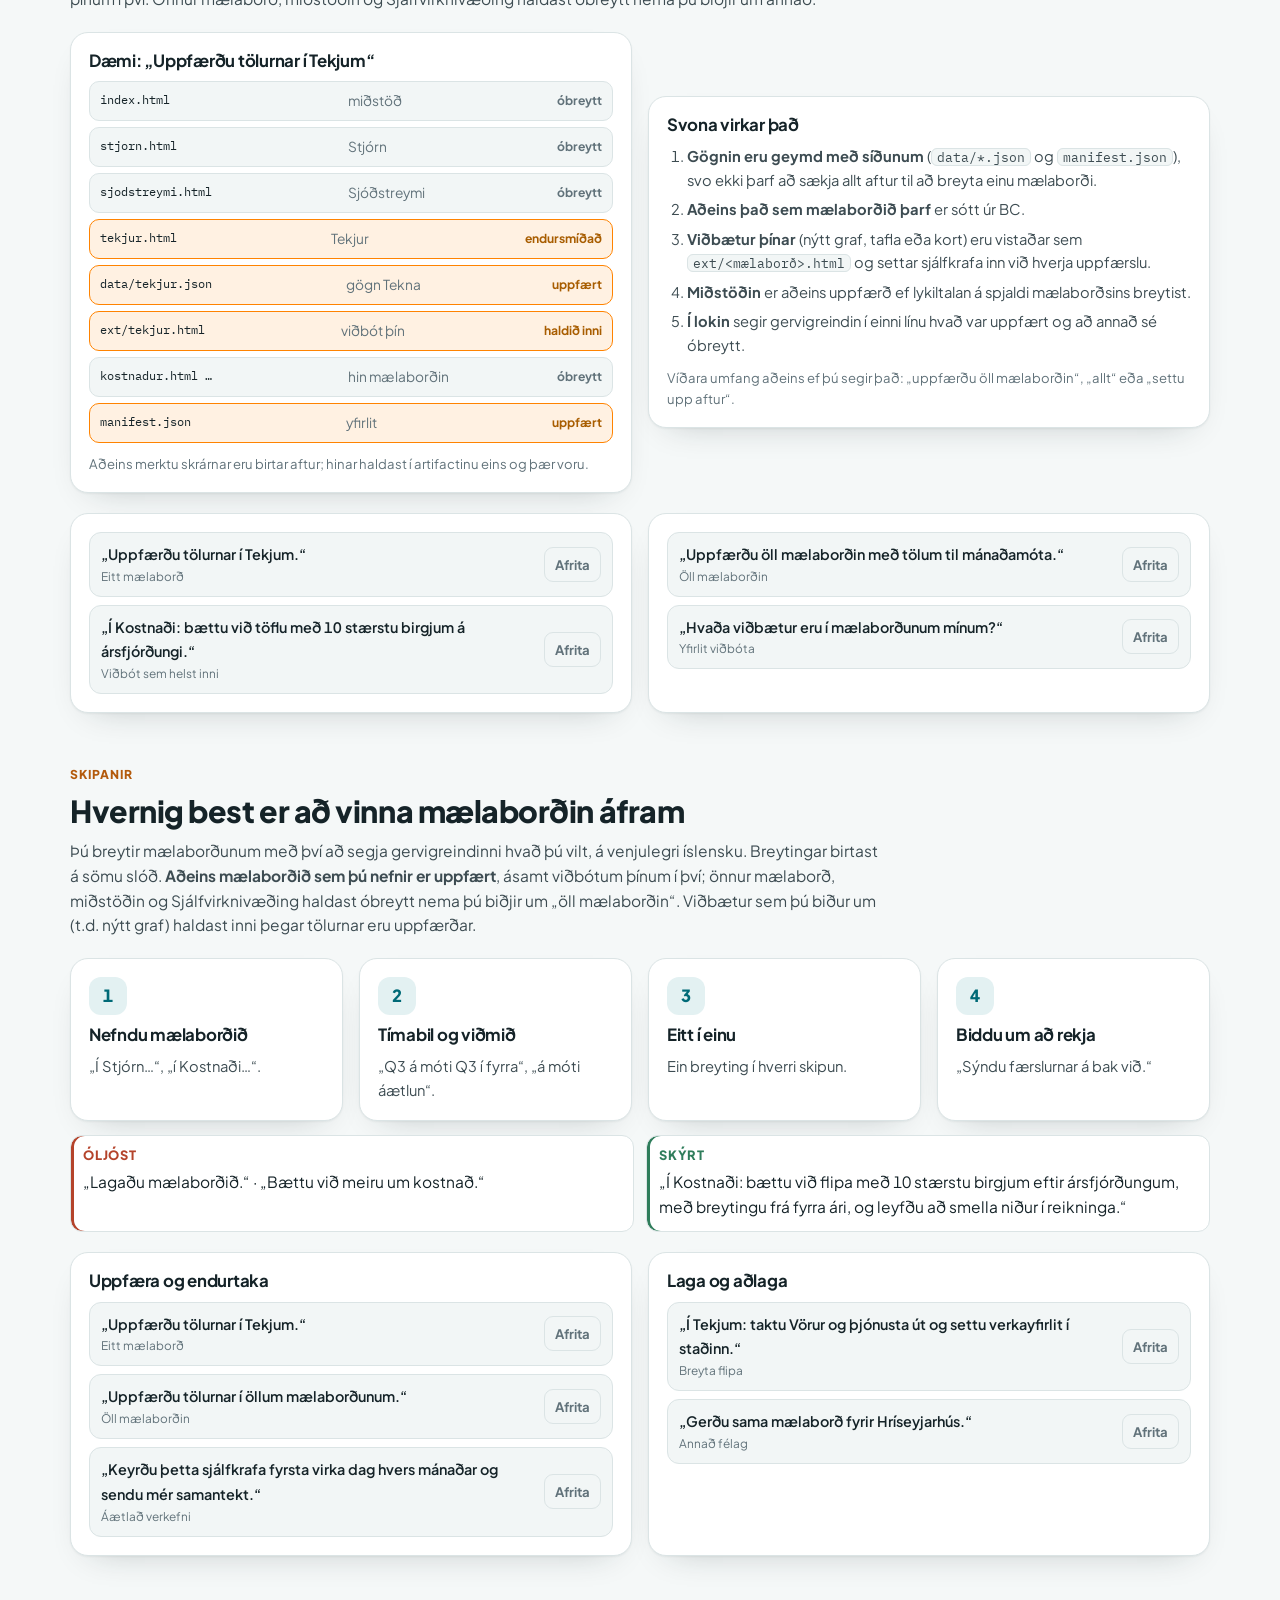
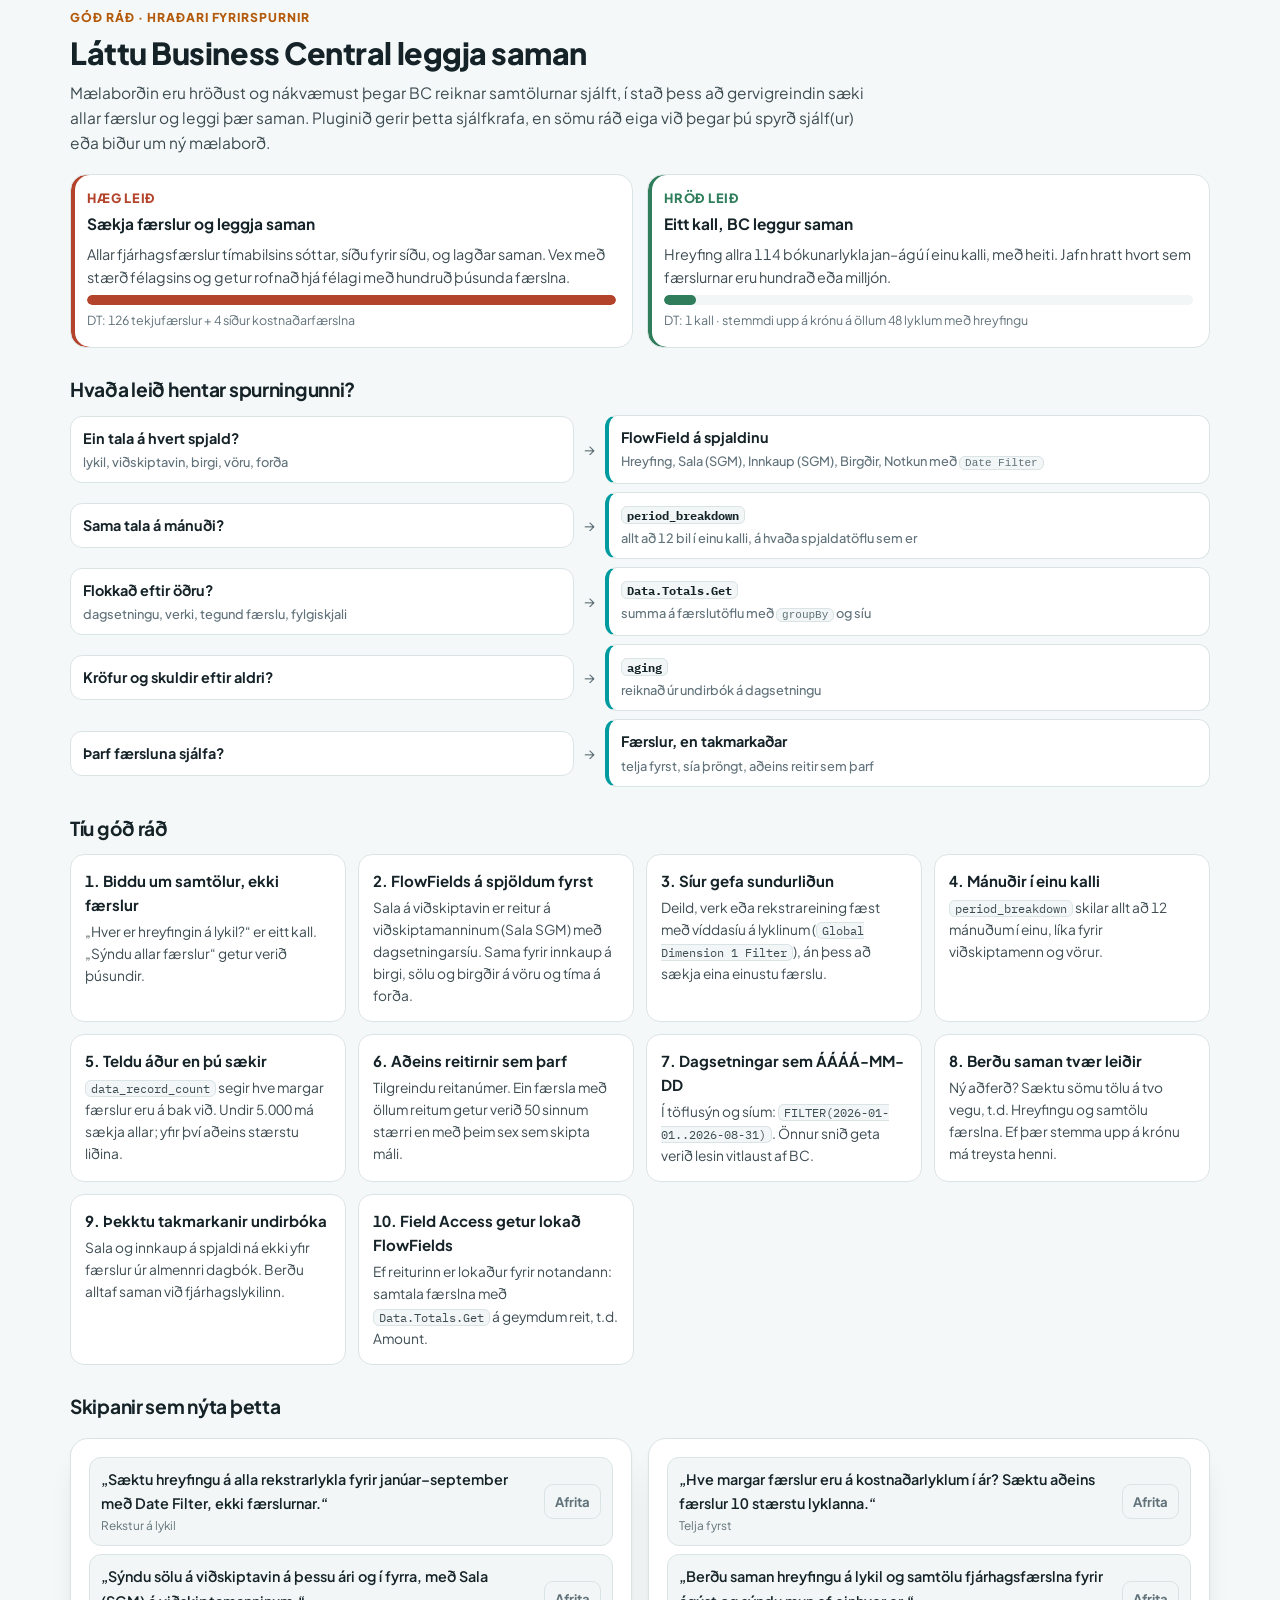
==== commit 3fc415fe: "Bifröst mælaborð 1.0.0: föst sniðmát, umfang breytinga, gildissvið, nýjar leiðbeiningar Co-Authored-" ====
--- a/index.html
+++ b/index.html
@@ -207,6 +207,29 @@
 .tips{display:grid;grid-template-columns:repeat(auto-fill,minmax(min(100%,260px),1fr));gap:12px;margin-top:14px}
 .tips>div{background:var(--panel);border:1px solid var(--line);border-radius:14px;padding:14px;display:grid;gap:4px;align-content:start}
 .tips b{font-size:.94rem}.tips p{color:var(--ink2);font-size:.86rem}
+
+.first{display:grid;grid-template-columns:auto minmax(0,1fr);gap:16px;align-items:start;margin-top:18px;padding:18px 20px;border-radius:20px;border:2px solid var(--accent);background:linear-gradient(135deg,var(--soft-o),var(--panel) 70%);box-shadow:var(--shadow)}
+.first-n{width:44px;height:44px;border-radius:50%;background:var(--accent);color:var(--acc-ink);display:grid;place-items:center;font-weight:800;font-size:1.2rem}
+.first>div{display:grid;gap:8px;min-width:0}.first-k{font-size:.74rem;font-weight:800;letter-spacing:.06em;text-transform:uppercase;color:var(--o-copper)}
+:root[data-g="black"] .first-k{color:var(--accent)}
+.first b{font-size:1.05rem}.first p{color:var(--ink2);font-size:.9rem}
+.first-cmd{display:flex;gap:10px;align-items:center;flex-wrap:wrap}.first-cmd code{font-size:1.05rem;padding:8px 12px;border-radius:10px;background:var(--panel);font-weight:700}
+.btn.or{background:var(--accent);color:var(--acc-ink)}
+.first.sm2{margin-top:14px}
+@media (max-width:560px){.first{grid-template-columns:minmax(0,1fr)}.first-n{width:36px;height:36px}}
+
+.pipe{display:grid;grid-template-columns:repeat(5,minmax(0,1fr));gap:10px;margin-top:18px;counter-reset:p}
+.pipe>div{position:relative;background:var(--panel);border:1px solid var(--line);border-radius:14px;padding:14px 12px;display:grid;gap:4px;align-content:start}
+.pipe>div span{width:28px;height:28px;border-radius:50%;background:var(--brand);color:#fff;display:grid;place-items:center;font-weight:800;font-size:.85rem}
+.pipe>div:not(:last-child)::after{content:"→";position:absolute;right:-12px;top:18px;color:var(--muted);font-weight:800}
+.pipe small{color:var(--ink2);font-size:.82rem}
+@media (max-width:900px){.pipe{grid-template-columns:minmax(0,1fr)}.pipe>div::after{display:none}}
+.files{display:grid;gap:6px}
+.files .f{display:grid;grid-template-columns:minmax(0,1.2fr) minmax(0,1fr) auto;gap:10px;align-items:center;padding:8px 10px;border-radius:10px;border:1px solid var(--line);background:var(--panel2);font-size:.86rem}
+.files .f code{background:none;border:0;padding:0}.files .f span{color:var(--muted)}
+.files .f em{font-style:normal;font-size:.76rem;font-weight:700;color:var(--muted)}
+.files .f.on{border-color:var(--accent);background:var(--soft-o)}.files .f.on em{color:var(--warn)}
+@media (max-width:560px){.files .f{grid-template-columns:minmax(0,1fr) auto}.files .f span{display:none}}
 html{scroll-padding-top:136px}
 .ptabs{display:inline-flex;background:var(--panel);border:1px solid var(--line);border-radius:12px;padding:3px;gap:2px}
 .ptabs button,.ptabs a{display:inline-flex;align-items:center;font:inherit;font-size:.82rem;font-weight:700;border:0;background:none;color:var(--ink2);padding:7px 12px;border-radius:9px;cursor:pointer;text-decoration:none;white-space:nowrap}
@@ -241,7 +264,7 @@
 .pk{background:var(--panel);border:1px solid var(--line);border-radius:16px;padding:14px;display:grid;gap:8px;align-content:start}
 .pk-h{display:flex;gap:10px;align-items:center}.pk-h div{display:grid}.pk-h small{font-size:.74rem;color:var(--muted)}
 .pk-i{width:36px;height:36px;border-radius:10px;background:var(--soft);color:var(--brand);display:grid;place-items:center;font-size:1.05rem;flex:none}
-.pk p{font-size:.84rem;color:var(--ink2)}.pk-g{font-size:.74rem;color:var(--muted)}
+.pk p{font-size:.84rem;color:var(--ink2)}.pk.rec{border:2px solid var(--accent);background:linear-gradient(180deg,var(--soft-o),var(--panel) 60%)}.pk-g{font-size:.74rem;color:var(--muted)}
 .chipsx{display:flex;flex-wrap:wrap;gap:4px}.chipsx span{font-size:.72rem;background:var(--soft-o);color:var(--ink2);border-radius:999px;padding:2px 8px}
 .ac{align-items:center}
 .phone{justify-self:center;width:250px;border-radius:34px;background:#1c1b18;padding:10px;box-shadow:var(--shadow)}
@@ -316,24 +339,25 @@
     <span class="pill o">Leiðbeiningar · útgáfa 1.0.0</span>
     <h1>Bifröst mælaborð fyrir Business Central</h1>
     <p>Gervigreind les bókhaldið í Business Central í gegnum Bifröst og býr til gagnvirk mælaborð fyrir stjórn, fjármál og rekstur, á íslensku og með tölum sem rekja má niður í færslur. Hér er allt ferlið, með myndrænum dæmum úr Vélsmiðjusamstæðunni.</p>
-    <div class="row"><div><b>6</b><span>sjálfgefin mælaborð</span></div><div><b>+15</b><span>að vali, þar af 12 eftir atvinnugrein</span></div><div><b>9 + 23</b><span>erindrekar og handverk</span></div><div><b>~20–25 mín.</b><span>fyrsta keyrsla</span></div></div>
-    <div class="cta"><a class="btn or" href="bifrost-maelabord-1.0.0.zip" download>⬇ Sækja pluginið (160 KB)</a><a class="btn gh" href="#uppsetning">Uppsetning</a><a class="btn gh" href="#dt" data-page="dt">Sýnidæmi</a></div>
-  </section>
-
-  <nav class="subnav" aria-label="Kaflar"><a href="#uppsetning">Sækja og setja upp</a><a href="#keyrsla">Fyrsta keyrsla</a><a href="#maelabord">Mælaborðin</a><a href="#fleiri">Fleiri</a><a href="#samstaeda">Samstæður</a><a href="#simi">Í síma</a><a href="#skipanir">Skipanir</a><a href="#fyrirspurnir">Hraðari fyrirspurnir</a><a href="#skills">Skills og samhengi</a><a href="#sjalfvirkni">Erindrekar</a><a href="#oryggi">Öryggi</a></nav>
+    <div class="row"><div><b>9</b><span>sjálfgefin mælaborð</span></div><div><b>+12</b><span>atvinnugreinapakkar, mælt með eftir ÍSAT</span></div><div><b>10</b><span>föst sniðmát, sama útgáfa hjá öllum</span></div><div><b>~35–40 mín.</b><span>fyrsta keyrsla</span></div></div>
+    <div class="cta"><a class="btn or" href="bifrost-maelabord-1.0.0.zip" download>⬇ Sækja pluginið (382 KB)</a><a class="btn gh" href="#uppsetning">Uppsetning</a><button class="btn gh" type="button" data-copy="Settu upp Bifröst-mælaborðin">Fyrsta skipun: „Settu upp Bifröst-mælaborðin“ · Afrita</button><a class="btn gh" href="#dt" data-page="dt">Sýnidæmi</a></div>
+  </section>
+
+  <nav class="subnav" aria-label="Kaflar"><a href="#uppsetning">Sækja og setja upp</a><a href="#keyrsla">Fyrsta keyrsla</a><a href="#maelabord">Mælaborðin</a><a href="#fleiri">Fleiri</a><a href="#samstaeda">Samstæður</a><a href="#simi">Í síma</a><a href="#smidi">Föst sniðmát</a><a href="#breytingar">Breytingar</a><a href="#skipanir">Skipanir</a><a href="#fyrirspurnir">Hraðari fyrirspurnir</a><a href="#skills">Skills og samhengi</a><a href="#sjalfvirkni">Erindrekar</a><a href="#oryggi">Öryggi</a></nav>
   <section class="s" id="uppsetning">
     <div class="kick">Sækja og setja upp</div><h2>Pluginið er ein zip-skrá af vef Origo</h2>
     <p class="lead">Sæktu skrána og veldu svo hvort þú setur hana upp fyrir þig eða fyrir allt fyrirtækið. Bifröst þarf að vera uppsett í Business Central.</p>
-    <div class="dl"><div class="dl-i">⬇</div><div><b>bifrost-maelabord-1.0.0.zip</b><span>Útgáfa 1.0.0 · 160 KB · 14 skills, leiðbeiningar og sniðmát</span></div><a class="btn or" href="bifrost-maelabord-1.0.0.zip" download>Sækja pluginið</a></div>
+    <div class="dl"><div class="dl-i">⬇</div><div><b>bifrost-maelabord-1.0.0.zip</b><span>Útgáfa 1.0.0 · 382 KB · 14 skills, leiðbeiningar og sniðmát</span></div><a class="btn or" href="bifrost-maelabord-1.0.0.zip" download>Sækja pluginið</a></div>
     <div class="grid g2">
       <article class="card opt"><div class="opt-h"><span class="ico">1</span><div><h3>Fyrir þig (handvirkt)</h3><p>Þegar þú vilt prófa sjálf(ur) eða fyrirtækið hefur ekki sett pluginið upp.</p></div></div>
-        <ol class="st"><li>Sæktu <code>bifrost-maelabord-1.0.0.zip</code> hér að ofan.</li><li>Opnaðu gervigreindarforritið og farðu í <b>Customize → Plugins</b>.</li><li>Veldu <b>Upload plugin</b> og zip-skrána. Pluginið birtist undir <i>Bifröst mælaborð</i>.</li><li>Tengdu Bifröst og skráðu þig inn með BC-aðganginum.</li></ol>
+        <ol class="st"><li>Sæktu <code>bifrost-maelabord-1.0.0.zip</code> hér að ofan.</li><li>Opnaðu gervigreindarforritið og farðu í <b>Customize → Plugins</b>.</li><li>Veldu <b>Upload plugin</b> og zip-skrána. Pluginið birtist undir <i>Bifröst mælaborð</i>.</li><li>Tengdu Bifröst og skráðu þig inn með BC-aðganginum.</li><li>Ræstu með „Settu upp Bifröst-mælaborðin“ eða <code>/maelabord</code>. Pluginið er aðeins notað fyrir mælaborðin; aðrar spurningar og verkefni eru óháð því.</li></ol>
         <p class="sm">Uppfærsla: hladdu nýju útgáfunni upp á sama stað.</p></article>
       <article class="card opt"><div class="opt-h"><span class="ico or">2</span><div><h3>Fyrir allt fyrirtækið</h3><p>Kerfisstjóri setur pluginið upp einu sinni og það birtist hjá öllum notendum.</p></div></div>
-        <ol class="st"><li>Kerfisstjóri sækir zip-skrána.</li><li>Í stillingum fyrirtækisins: <b>Organization settings → Plugins</b> → <b>Upload</b>.</li><li>Bifröst-tengingin er gerð aðgengileg fyrir fyrirtækið.</li><li>Notendur finna pluginið og ýta á <b>Try</b>.</li></ol>
+        <ol class="st"><li>Kerfisstjóri sækir zip-skrána.</li><li>Í stillingum fyrirtækisins: <b>Organization settings → Plugins</b> → <b>Upload</b>.</li><li>Bifröst-tengingin er gerð aðgengileg fyrir fyrirtækið.</li><li>Notendur finna pluginið og ýta á <b>Try</b>, eða skrifa <code>/maelabord</code>.</li></ol>
         <p class="sm">Uppfærsla: <i>Upload new version</i> á sama plugin; allir fá nýju útgáfuna.</p></article>
     </div>
-    <div class="flowv"><div><span>⬇</span><b>Sækja</b><small>vefur Origo</small></div><i>→</i><div><span>⇪</span><b>Hlaða upp</b><small>þú eða fyrirtækið</small></div><i>→</i><div><span>⇄</span><b>Tengja Bifröst</b><small>BC-innskráning</small></div><i>→</i><div><span>▶</span><b>Ræsa</b><small>„settu upp mælaborðin“</small></div></div>
+    <div class="first"><span class="first-n">1</span><div><span class="first-k">Fyrsta skrefið eftir að pluginið er komið inn</span><b>Opnaðu nýtt samtal og skrifaðu:</b><div class="first-cmd"><code>Settu upp Bifröst-mælaborðin</code><button class="btn sm or" type="button" data-copy="Settu upp Bifröst-mælaborðin">Afrita</button></div><p>Þá hefst uppsetningin: kynning, val á félagi eða samstæðu, sérmælaborð sem mælt er með og svo öll níu mælaborðin í einni miðstöð. Sama gerist með <code>/maelabord</code>.</p></div></div>
+    <div class="flowv"><div><span>⬇</span><b>Sækja</b><small>vefur Origo</small></div><i>→</i><div><span>⇪</span><b>Hlaða upp</b><small>þú eða fyrirtækið</small></div><i>→</i><div><span>⇄</span><b>Tengja Bifröst</b><small>BC-innskráning</small></div><i>→</i><div><span>▶</span><b>Ræsa</b><small>/maelabord eða Try</small></div></div>
     <div class="grid g3">
       <div class="card"><h4>Kröfur</h4><p>Gervigreindarforrit með stuðningi við plugins. Bifröst uppsett í BC og uppsetningarálfur keyrður í hverju félagi.</p></div>
       <div class="card"><h4>Aðgangur</h4><p>Notandinn hefur lesaðgang að félaginu í BC og Bifröst-heimildasettið <code>BIFROST API ori</code>. Engin bókunarhlið. Sjá <a href="#oryggi">Öryggi</a>.</p></div>
@@ -342,21 +366,22 @@
   </section>
 
   <section class="s" id="keyrsla">
-    <div class="kick">Fyrsta keyrsla</div><h2>Frá „settu upp mælaborðin“ að miðstöð</h2>
+    <div class="kick">Fyrsta keyrsla</div><h2>Frá „Settu upp Bifröst-mælaborðin“ að miðstöð</h2>
+    <div class="first sm2"><span class="first-n">1</span><div><span class="first-k">Fyrsta skrefið eftir að pluginið er komið inn</span><b>Opnaðu nýtt samtal og skrifaðu:</b><div class="first-cmd"><code>Settu upp Bifröst-mælaborðin</code><button class="btn sm or" type="button" data-copy="Settu upp Bifröst-mælaborðin">Afrita</button></div><p>Þá hefst uppsetningin: kynning, val á félagi eða samstæðu, sérmælaborð sem mælt er með og svo öll níu mælaborðin í einni miðstöð. Sama gerist með <code>/maelabord</code>.</p></div></div>
     <div class="tlx">
       <div><b>Kynning</b><small>strax</small><p>Tafla yfir mælaborðin, tími og leyfisgluggar.</p></div>
       <div><b>Félag eða samstæða</b><small>~1 mín.</small><p>Félögin sem þú hefur aðgang að; eignarhlutur fyrir samstæðu.</p></div>
-      <div><b>Tillögur</b><small>sekúndur</small><p>ÍSAT og notkun í BC gefa tillögur að aukamælaborðum.</p></div>
+      <div><b>Mælt með</b><small>sekúndur</small><p>ÍSAT og notkun í BC: 1–3 sérmælaborð mælt með, allir 12 pakkar til vals.</p></div>
       <div><b>Always allow</b><small>1–2 smellir</small><p>Leyfi til að lesa úr Bifröst. Aðeins lesið.</p></div>
-      <div><b>Mælaborðin birtast</b><small>5–25 mín.</small><p>Miðstöð fyrst, svo Stjórn og hin í röð.</p></div>
+      <div><b>Mælaborðin birtast</b><small>5–40 mín.</small><p>Miðstöð fyrst, svo Stjórn og hin í röð; Sjálfvirknivæðing síðust.</p></div>
     </div>
     <div class="card" style="margin-top:16px"><h3>Tímalína (áætlun)</h3>
-      <div class="tl" aria-hidden="true"><span style="flex:2;background:#6B7680"></span><span style="flex:6;background:#006A77"></span><span style="flex:15;background:#009B9E"></span><span style="flex:4;background:#FF8300"></span></div>
-      <div class="tlg"><span><i style="background:#6B7680"></i>Kynning og val · ~2 mín.</span><span><i style="background:#006A77"></i>Gögn og Stjórn · ~5–8 mín.</span><span><i style="background:#009B9E"></i>Hin fimm · ~12–15 mín.</span><span><i style="background:#FF8300"></i>Hvert aukamælaborð · +3–5 mín.</span></div></div>
+      <div class="tl" aria-hidden="true"><span style="flex:2;background:#6B7680"></span><span style="flex:6;background:#006A77"></span><span style="flex:28;background:#009B9E"></span><span style="flex:4;background:#FF8300"></span></div>
+      <div class="tlg"><span><i style="background:#6B7680"></i>Kynning og val · ~2 mín.</span><span><i style="background:#006A77"></i>Gögn og Stjórn · ~5–8 mín.</span><span><i style="background:#009B9E"></i>Hin átta · ~25–30 mín.</span><span><i style="background:#FF8300"></i>Hvert aukamælaborð · +3–5 mín.</span></div></div>
   </section>
 
   <section class="s" id="maelabord">
-    <div class="kick">Mælaborðin</div><h2>Sex sjálfgefin mælaborð og hvað þau þýða</h2>
+    <div class="kick">Mælaborðin</div><h2>Níu sjálfgefin mælaborð og hvað þau þýða</h2>
     <p class="lead">Hvert mælaborð svarar einni spurningu, með í mesta lagi fjórum flipum og fjórum lykiltölum á flipa. Myndirnar eru sýnishorn með tölum úr DT Vélsmiðjunni.</p>
     <article class="db" id="db-stjorn"><div class="db-h"><span class="num">1</span><div><h3>Stjórn</h3><p>Er reksturinn á réttri leið á móti fyrra ári, áætlun og spá, og hvert stefnir árið?</p></div></div>
 <div class="db-b"><div class="db-v"><figure class="mock" aria-label="Sýnishorn: Stjórn"><div class="mk-top"><span class="mk-logo">DT</span><div><small>DT Vélsmiðjan ehf.</small><b>Stjórn</b></div><span class="mk-dots"><i></i><i></i><i></i><i></i></span></div>
@@ -373,25 +398,26 @@
 <div class="mk-k"><div><span>Í bið</span><b>27</b></div><div><span>Á gjalddaga</span><b>9,6 m</b></div><div><span>Í vikunni</span><b>51,3 m</b></div><div><span>Meðalbið</span><b>7 d.</b></div></div><div class="mk-b"><h5>Hvenær á að greiða, m.kr.</h5><div class="mhb"><div><span>Kominn á gjalddaga</span><i><b style="width:18.8%;background:#a35a27"></b></i><em>9,6 m</em></div><div><span>Í þessari viku</span><i><b style="width:100.0%;background:#b87514"></b></i><em>51,3 m</em></div><div><span>Síðar</span><i><b style="width:98.0%;background:#33796a"></b></i><em>50,3 m</em></div></div><h5>Stærstu kostnaðarliðir jan–ágú</h5><div class="mhb"><div><span>Vöruinnkaup</span><i><b style="width:99.2%;background:#957f41"></b></i><em>434,3 m</em></div><div><span>Laun</span><i><b style="width:100.0%;background:#957f41"></b></i><em>437,6 m</em></div><div><span>Annar rekstur</span><i><b style="width:16.2%;background:#957f41"></b></i><em>70,8 m</em></div><div><span>Húsnæði</span><i><b style="width:5.8%;background:#957f41"></b></i><em>25,4 m</em></div></div></div></figure><p class="cap">Sýnishorn með tölum úr DT Vélsmiðjunni. <a href="#dt" data-page="dt">Sjá öll dæmin →</a></p></div><div><h4>Flipar</h4><div class="tabs-l"><div><b>Samþykkt reikninga</b><span>Ósamþykktir innkaupareikningar, hver á eftir að samþykkja (hlutverk), gjalddagar og biðtími.</span></div><div><b>Birgjar og kostnaðarliðir</b><span>Stærstu liðir og birgjar; frá flokki í lykla og þaðan í færslur. Sparnaðarmat.</span></div></div><h4>Hvernig á að lesa það</h4><p class="rd">Efri súlurnar segja hvað þarf að samþykkja strax. Neðri súlurnar sýna hvert peningarnir fara; smellt er á lið til að sjá færslurnar.</p><h4>Skipanir</h4><div class="ex"><div class="pq"><div><q>Í Kostnaði: af hverju hækkaði annar rekstrarkostnaður í ágúst? Sýndu færslurnar.</q><small>Rekja niður</small></div><button class="btn sm ln" type="button" data-copy="Í Kostnaði: af hverju hækkaði annar rekstrarkostnaður í ágúst? Sýndu færslurnar.">Afrita</button></div><div class="pq"><div><q>Í Kostnaði: hvaða reikningar fara yfir gjalddaga í næstu viku?</q><small>Samþykkt</small></div><button class="btn sm ln" type="button" data-copy="Í Kostnaði: hvaða reikningar fara yfir gjalddaga í næstu viku?">Afrita</button></div><div class="pq sam"><div><q>Í Kostnaði fyrir samstæðuna: sýndu innbyrðis reikninga sér og stærstu ytri birgja.</q><small>Samstæða</small></div><button class="btn sm ln" type="button" data-copy="Í Kostnaði fyrir samstæðuna: sýndu innbyrðis reikninga sér og stærstu ytri birgja.">Afrita</button></div></div></div></div></article><article class="db" id="db-manadarlok"><div class="db-h"><span class="num">5</span><div><h3>Mánaðarlok og afstemmingar</h3><p>Er mánuðurinn lokaður og stemmir bókhaldið?</p></div></div>
 <div class="db-b"><div class="db-v"><figure class="mock" aria-label="Sýnishorn: Mánaðarlok og afstemmingar"><div class="mk-top"><span class="mk-logo">DT</span><div><small>DT Vélsmiðjan ehf.</small><b>Mánaðarlok og afstemmingar</b></div><span class="mk-dots"><i></i><i></i><i></i><i></i></span></div>
 <div class="mk-tabs"><span class="on">Lokun mánaðar</span><span class="">Afstemmingar</span><span class="">Opin atriði</span></div><div class="mk-hero"><small>September 2026</small><b>1 af 7</b><p>Laun, vörunotkun, afskriftir og gengismunur vantar. Bankar afstemmdir til 31.08.</p></div>
-<div class="mk-k"><div><span>Lokið</span><b>1 af 7</b></div><div><span>Óbókað</span><b>123,5 m</b></div><div><span>Bankar</span><b>til 31.08.</b></div><div><span>Opin atriði</span><b>16</b></div></div><div class="mk-b"><ul class="mcheck"><li class="ok"><b>✓</b>Tekjur bókaðar</li><li class="no"><b>!</b>Laun bókuð</li><li class="no"><b>!</b>Vörunotkun bókuð</li><li class="no"><b>!</b>Afskriftir keyrðar</li><li class="na"><b>–</b>VSK-uppgjörsfærsla</li><li class="no"><b>!</b>Gengismunur endurmetinn</li><li class="no"><b>!</b>Áfallið og fyrirframgreitt</li><li class="no"><b>!</b>Tímabil lokað í BC</li></ul></div></figure><p class="cap">Sýnishorn með tölum úr DT Vélsmiðjunni. <a href="#dt" data-page="dt">Sjá öll dæmin →</a></p></div><div><h4>Flipar</h4><div class="tabs-l"><div><b>Lokun mánaðar</b><span>Gátlisti með stöðu, fjárhæð og ábyrgðarhlutverki.</span></div><div><b>Afstemmingar</b><span>Bankar, kort, viðskiptamenn og lánardrottnar á móti fjárhag, VSK og jöfnuður.</span></div><div><b>Opin atriði</b><span>Verkefnalisti með alvarleika, fjárhæð og næsta skrefi.</span></div></div><h4>Hvernig á að lesa það</h4><p class="rd">Grænt hak er lokið, rautt upphrópunarmerki vantar. Áætlaðar fjárhæðir eru merktar svo enginn haldi að þær séu bókaðar.</p><h4>Skipanir</h4><div class="ex"><div class="pq"><div><q>Í Mánaðarlokum: hvað vantar til að loka september og hver á að gera það?</q><small>Gátlisti</small></div><button class="btn sm ln" type="button" data-copy="Í Mánaðarlokum: hvað vantar til að loka september og hver á að gera það?">Afrita</button></div><div class="pq"><div><q>Í Mánaðarlokum: stemmir VSK-uppgjörsreikningurinn við skilin?</q><small>Afstemming</small></div><button class="btn sm ln" type="button" data-copy="Í Mánaðarlokum: stemmir VSK-uppgjörsreikningurinn við skilin?">Afrita</button></div><div class="pq sam"><div><q>Í Mánaðarlokum fyrir samstæðuna: stemmir innbyrðis staða milli félaganna?</q><small>Samstæða</small></div><button class="btn sm ln" type="button" data-copy="Í Mánaðarlokum fyrir samstæðuna: stemmir innbyrðis staða milli félaganna?">Afrita</button></div></div></div></div></article><article class="db" id="db-sjalfvirkni"><div class="db-h"><span class="num">6</span><div><h3>Sjálfvirknivæðing</h3><p>Hvaða endurtekin verk má fela erindrekum og hvenær eiga þeir að keyra?</p></div></div>
+<div class="mk-k"><div><span>Lokið</span><b>1 af 7</b></div><div><span>Óbókað</span><b>123,5 m</b></div><div><span>Bankar</span><b>til 31.08.</b></div><div><span>Opin atriði</span><b>16</b></div></div><div class="mk-b"><ul class="mcheck"><li class="ok"><b>✓</b>Tekjur bókaðar</li><li class="no"><b>!</b>Laun bókuð</li><li class="no"><b>!</b>Vörunotkun bókuð</li><li class="no"><b>!</b>Afskriftir keyrðar</li><li class="na"><b>–</b>VSK-uppgjörsfærsla</li><li class="no"><b>!</b>Gengismunur endurmetinn</li><li class="no"><b>!</b>Áfallið og fyrirframgreitt</li><li class="no"><b>!</b>Tímabil lokað í BC</li></ul></div></figure><p class="cap">Sýnishorn með tölum úr DT Vélsmiðjunni. <a href="#dt" data-page="dt">Sjá öll dæmin →</a></p></div><div><h4>Flipar</h4><div class="tabs-l"><div><b>Lokun mánaðar</b><span>Gátlisti með stöðu, fjárhæð og ábyrgðarhlutverki.</span></div><div><b>Afstemmingar</b><span>Bankar, kort, viðskiptamenn og lánardrottnar á móti fjárhag, VSK og jöfnuður.</span></div><div><b>Opin atriði</b><span>Verkefnalisti með alvarleika, fjárhæð og næsta skrefi.</span></div></div><h4>Hvernig á að lesa það</h4><p class="rd">Grænt hak er lokið, rautt upphrópunarmerki vantar. Áætlaðar fjárhæðir eru merktar svo enginn haldi að þær séu bókaðar.</p><h4>Skipanir</h4><div class="ex"><div class="pq"><div><q>Í Mánaðarlokum: hvað vantar til að loka september og hver á að gera það?</q><small>Gátlisti</small></div><button class="btn sm ln" type="button" data-copy="Í Mánaðarlokum: hvað vantar til að loka september og hver á að gera það?">Afrita</button></div><div class="pq"><div><q>Í Mánaðarlokum: stemmir VSK-uppgjörsreikningurinn við skilin?</q><small>Afstemming</small></div><button class="btn sm ln" type="button" data-copy="Í Mánaðarlokum: stemmir VSK-uppgjörsreikningurinn við skilin?">Afrita</button></div><div class="pq sam"><div><q>Í Mánaðarlokum fyrir samstæðuna: stemmir innbyrðis staða milli félaganna?</q><small>Samstæða</small></div><button class="btn sm ln" type="button" data-copy="Í Mánaðarlokum fyrir samstæðuna: stemmir innbyrðis staða milli félaganna?">Afrita</button></div></div></div></div></article><article class="db" id="db-framlegd"><div class="db-h"><span class="num">6</span><div><h3>Framlegð og verk</h3><p>Hvar verður framlegðin til og hvar lekur hún, eftir verki, vöru og þjónustu?</p></div></div>
+<div class="db-b"><div class="db-v"><figure class="mock" aria-label="Sýnishorn: Framlegð og verk"><div class="mk-top"><span class="mk-logo">DT</span><div><small>DT Vélsmiðjan ehf.</small><b>Framlegð og verk</b></div><span class="mk-dots"><i></i><i></i><i></i><i></i></span></div>
+<div class="mk-tabs"><span class="">Yfirsýn</span><span class="on">Verk</span><span class="">Vörur og ABC</span><span class="">Herming</span></div><div class="mk-hero"><small>Framlegð jan–ágú</small><b>62,2%</b><p>V-2601 er reikningsfært að fullu en kostnaður er 72% af áætlun.</p></div>
+<div class="mk-k"><div><span>Framlegð</span><b>62,2%</b></div><div><span>Verk</span><b>15</b></div><div><span>Umfram framvindu</span><b>41,0 m</b></div><div><span>Óreikningsfært</span><b>9,9 m</b></div></div><div class="mk-b"><h5>Samningur, kostnaður og reikningsfært, m.kr.</h5><div class="mhb"><div><span>V-2601</span><i><b style="width:100.0%;background:#957f41"></b></i><em>148 / 84 / 148</em></div><div><span>L-2601</span><i><b style="width:0.0%;background:#957f41"></b></i><em>0 / 11 / 0</em></div><div><span>S-2601</span><i><b style="width:75.9%;background:#957f41"></b></i><em>112 / 22 / 36</em></div><div><span>S-2602</span><i><b style="width:42.9%;background:#957f41"></b></i><em>63 / 58 / 67</em></div><div><span>S-2603</span><i><b style="width:7.6%;background:#957f41"></b></i><em>11 / 7 / 11</em></div></div></div></figure><p class="cap">Sýnishorn með tölum úr DT Vélsmiðjunni. <a href="#dt" data-page="dt">Sjá öll dæmin →</a></p></div><div><h4>Flipar</h4><div class="tabs-l"><div><b>Yfirsýn</b><span>Framlegð á tímabili, framlegð eftir einingu og þróun.</span></div><div><b>Verk</b><span>Framvinda á móti kostnaði og reikningsfærslu, tímalína og framlegð við verklok.</span></div><div><b>Vörur og ABC</b><span>Framlegð á vöru, ABC-greining, birgðir og hægfara vörur.</span></div><div><b>Herming</b><span>Stikur fyrir verð, afslátt, magn og kostnaðarverð.</span></div></div><h4>Hvernig á að lesa það</h4><p class="rd">Súlurnar bera saman samning, kostnað og reikningsfært á hvert verk. Verk sem er reikningsfært umfram framvindu er merkt sérstaklega.</p><h4>Skipanir</h4><div class="ex"><div class="pq"><div><q>Í Framlegð og verk: hvaða verk eru undir 20% framlegð við verklok og af hverju?</q><small>Verk</small></div><button class="btn sm ln" type="button" data-copy="Í Framlegð og verk: hvaða verk eru undir 20% framlegð við verklok og af hverju?">Afrita</button></div><div class="pq"><div><q>Í Framlegð og verk: hvað gerist ef verðskrá vinnu hækkar um 3%?</q><small>Herming</small></div><button class="btn sm ln" type="button" data-copy="Í Framlegð og verk: hvað gerist ef verðskrá vinnu hækkar um 3%?">Afrita</button></div><div class="pq sam"><div><q>Í Framlegð og verk fyrir samstæðuna: sýndu framlegð hvers félags og felldu út innbyrðis sölu.</q><small>Samstæða</small></div><button class="btn sm ln" type="button" data-copy="Í Framlegð og verk fyrir samstæðuna: sýndu framlegð hvers félags og felldu út innbyrðis sölu.">Afrita</button></div></div></div></div></article><article class="db" id="db-spagerd"><div class="db-h"><span class="num">7</span><div><h3>Spágerð</h3><p>Hvar endar árið og hvað gerist ef forsendur breytast?</p></div></div>
+<div class="db-b"><div class="db-v"><figure class="mock" aria-label="Sýnishorn: Spágerð"><div class="mk-top"><span class="mk-logo">DT</span><div><small>DT Vélsmiðjan ehf.</small><b>Spágerð</b></div><span class="mk-dots"><i></i><i></i><i></i><i></i></span></div>
+<div class="mk-tabs"><span class="on">Spá</span><span class="">Forsendur</span><span class="">Raun vs spá</span><span class="">Rekstrarhermir</span></div><div class="mk-hero"><small>EBITDA 2026 (P50)</small><b>441,5 m</b><p>Verðbólga 5,9%, kjarasamningar og árstíðir. Óvissubil 337–546 m.</p></div>
+<div class="mk-k"><div><span>P10</span><b>337 m</b></div><div><span>P50</span><b>441,5 m</b></div><div><span>P90</span><b>546 m</b></div><div><span>Skekkja tekna</span><b>10,5%</b></div></div><div class="mk-b"><h5>EBITDA: raun og 12 mánaða spá</h5><svg viewBox="0 0 320 110" class="mini" role="img" preserveAspectRatio="none"><line x1="0" x2="320" y1="28.0" y2="28.0" stroke="#e2dfd6" stroke-width="1"/><line x1="0" x2="320" y1="50.0" y2="50.0" stroke="#e2dfd6" stroke-width="1"/><line x1="0" x2="320" y1="72.0" y2="72.0" stroke="#e2dfd6" stroke-width="1"/><path d="M119.5,38.6 L135.7,42.2 L151.9,37.1 L168.1,33.0 L184.3,29.5 L200.5,27.6 L216.7,24.8 L232.9,22.3 L249.2,20.0 L265.4,17.8 L281.6,15.8 L297.8,13.9 L314.0,12.1 L314.0,87.9 L297.8,86.3 L281.6,84.7 L265.4,83.0 L249.2,81.2 L232.9,79.4 L216.7,77.4 L200.5,75.3 L184.3,72.0 L168.1,69.5 L151.9,66.5 L135.7,62.8 L119.5,38.6Z" fill="#957f41" opacity=".14"/><path d="M6.0,70.4 L22.2,69.2 L38.4,67.0 L54.6,51.9 L70.8,64.8 L87.1,49.9 L103.3,43.0 L119.5,38.6" fill="none" stroke="#957f41" stroke-width="2.2" stroke-linejoin="round"/><path d="M119.5,38.6 L135.7,52.5 L151.9,51.8 L168.1,51.2 L184.3,50.8 L200.5,51.5 L216.7,51.1 L232.9,50.8 L249.2,50.6 L265.4,50.4 L281.6,50.2 L297.8,50.1 L314.0,50.0" fill="none" stroke="#957f41" stroke-width="2" stroke-dasharray="5 4"/><text x="6.0" y="107" font-size="9" fill="#6e6e70" text-anchor="middle">jan</text><text x="54.6" y="107" font-size="9" fill="#6e6e70" text-anchor="middle">apr</text><text x="103.3" y="107" font-size="9" fill="#6e6e70" text-anchor="middle">júl</text><text x="151.9" y="107" font-size="9" fill="#6e6e70" text-anchor="middle">okt</text><text x="200.5" y="107" font-size="9" fill="#6e6e70" text-anchor="middle">jan</text><text x="249.2" y="107" font-size="9" fill="#6e6e70" text-anchor="middle">apr</text><text x="297.8" y="107" font-size="9" fill="#6e6e70" text-anchor="middle">júl</text><text x="314.0" y="107" font-size="9" fill="#6e6e70" text-anchor="middle">ágú</text></svg></div></figure><p class="cap">Sýnishorn með tölum úr DT Vélsmiðjunni. <a href="#dt" data-page="dt">Sjá öll dæmin →</a></p></div><div><h4>Flipar</h4><div class="tabs-l"><div><b>Spá</b><span>Spá út árið og 12 mánuði með óvissubili (P10–P90).</span></div><div><b>Forsendur</b><span>Verðbólga, stýrivextir og kjarasamningar, með heimild og dagsetningu.</span></div><div><b>Raun vs spá</b><span>Bakprófun: hve vel spáin hefur hitt.</span></div><div><b>Rekstrarhermir</b><span>Stikur fyrir hverja forsendu, og hægt að vista spá sem áætlun með samþykki.</span></div></div><h4>Hvernig á að lesa það</h4><p class="rd">Heila línan er raun, strikalínan spá og skyggða svæðið óvissubilið. Breitt bil þýðir að niðurstaðan er óviss.</p><h4>Skipanir</h4><div class="ex"><div class="pq"><div><q>Í Spágerð: hvað gerist ef laun hækka um 3,5% í janúar og verðskrá um 2%?</q><small>Sviðsmynd</small></div><button class="btn sm ln" type="button" data-copy="Í Spágerð: hvað gerist ef laun hækka um 3,5% í janúar og verðskrá um 2%?">Afrita</button></div><div class="pq"><div><q>Í Spágerð: hve vel hefur spáin hitt síðustu þrjá mánuði?</q><small>Bakprófun</small></div><button class="btn sm ln" type="button" data-copy="Í Spágerð: hve vel hefur spáin hitt síðustu þrjá mánuði?">Afrita</button></div><div class="pq sam"><div><q>Í Spágerð fyrir samstæðuna: sýndu spá hvers félags og samstæðu eftir jöfnun.</q><small>Samstæða</small></div><button class="btn sm ln" type="button" data-copy="Í Spágerð fyrir samstæðuna: sýndu spá hvers félags og samstæðu eftir jöfnun.">Afrita</button></div></div></div></div></article><article class="db" id="db-endurskodun"><div class="db-h"><span class="num">8</span><div><h3>Endurskoðun og ársreikningur</h3><p>Hvað þarf fyrir ársreikning og endurskoðanda, og hvenær?</p></div></div>
+<div class="db-b"><div class="db-v"><figure class="mock" aria-label="Sýnishorn: Endurskoðun og ársreikningur"><div class="mk-top"><span class="mk-logo">DT</span><div><small>DT Vélsmiðjan ehf.</small><b>Endurskoðun og ársreikningur</b></div><span class="mk-dots"><i></i><i></i><i></i><i></i></span></div>
+<div class="mk-tabs"><span class="on">Stærðarflokkur</span><span class="">Ársreikningur</span><span class="">Undirbúningur</span><span class="">Færsluprófanir</span></div><div class="mk-hero"><small>Stærðarflokkur skv. lögum nr. 3/2006</small><b>Meðalstórt</b><p>Endurskoðun skyld. Skilafrestur til ársreikningaskrár 31.08.2027.</p></div>
+<div class="mk-k"><div><span>Eignir</span><b>830,4 m</b></div><div><span>Velta</span><b>1.950 m</b></div><div><span>Endurskoðun</span><b>skyld</b></div><div><span>Skil</span><b>31.08.2027</b></div></div><div class="mk-b"><h5>Staða á móti mörkum (lítið → meðalstórt)</h5><div class="mhb"><div><span>Heildareignir</span><i><b style="width:85.2%;background:#33796a"></b></i><em>830 m af 3.000 m</em></div><div><span>Hrein velta</span><i><b style="width:100.0%;background:#33796a"></b></i><em>1.950 m af 6.000 m</em></div><div><span>Ársverk</span><i><b style="width:0.0%;background:#33796a"></b></i><em>vantar ársverk</em></div></div></div></figure><p class="cap">Sýnishorn með tölum úr DT Vélsmiðjunni. <a href="#dt" data-page="dt">Sjá öll dæmin →</a></p></div><div><h4>Flipar</h4><div class="tabs-l"><div><b>Stærðarflokkur</b><span>Stærðarflokkur skv. lögum nr. 3/2006, endurskoðunarskylda og skilafrestur.</span></div><div><b>Ársreikningur</b><span>Drög að rekstrar- og efnahagsreikningi og sjóðstreymi.</span></div><div><b>Undirbúningur</b><span>Gátlisti fyrir endurskoðanda og skýringar.</span></div><div><b>Færsluprófanir</b><span>Handfærðar tekjur, sléttar fjárhæðir, helgarfærslur og færslur yfir mikilvægi.</span></div></div><h4>Hvernig á að lesa það</h4><p class="rd">Súlurnar sýna hvar félagið stendur á móti mörkum stærðarflokka. Færsluprófanir sýna færslur sem endurskoðandi myndi skoða.</p><h4>Skipanir</h4><div class="ex"><div class="pq"><div><q>Í Endurskoðun: hvað þarf að vera tilbúið fyrir endurskoðanda í janúar?</q><small>Undirbúningur</small></div><button class="btn sm ln" type="button" data-copy="Í Endurskoðun: hvað þarf að vera tilbúið fyrir endurskoðanda í janúar?">Afrita</button></div><div class="pq"><div><q>Í Endurskoðun: sýndu handfærðar tekjufærslur yfir mikilvægi.</q><small>Færsluprófanir</small></div><button class="btn sm ln" type="button" data-copy="Í Endurskoðun: sýndu handfærðar tekjufærslur yfir mikilvægi.">Afrita</button></div><div class="pq sam"><div><q>Í Endurskoðun fyrir samstæðuna: stemmir innbyrðis staða og eru jöfnunarfærslur skjalfestar?</q><small>Samstæða</small></div><button class="btn sm ln" type="button" data-copy="Í Endurskoðun fyrir samstæðuna: stemmir innbyrðis staða og eru jöfnunarfærslur skjalfestar?">Afrita</button></div></div></div></div></article><article class="db" id="db-sjalfvirkni"><div class="db-h"><span class="num">9</span><div><h3>Sjálfvirknivæðing</h3><p>Hvaða endurtekin verk má fela erindrekum og hvenær eiga þeir að keyra?</p></div></div>
 <div class="db-b"><div class="db-v"><figure class="mock" aria-label="Sýnishorn: Sjálfvirknivæðing"><div class="mk-top"><span class="mk-logo">DT</span><div><small>DT Vélsmiðjan ehf.</small><b>Sjálfvirknivæðing</b></div><span class="mk-dots"><i></i><i></i><i></i><i></i></span></div>
 <div class="mk-tabs"><span class="">Yfirlit</span><span class="on">Erindrekar</span><span class="">Handverk</span><span class="">Dagatal</span></div><div class="mk-hero"><small>Á áætlun</small><b>11 af 32</b><p>Keyrsla er læst þar til aðgerðin hefur verið virkjuð með ráðgjafa.</p></div>
 <div class="mk-k"><div><span>Erindrekar</span><b>9</b></div><div><span>Handverk</span><b>23</b></div><div><span>Ábendingar</span><b>8</b></div><div><span>Virkjað</span><b>0</b></div></div><div class="mk-b"><div class="mrow"><span>Mánaðarlok</span><b><span class="mtag ">brýnt</span></b></div><div class="mrow"><span>Afstemmingar</span><b><span class="mtag ">brýnt</span></b></div><div class="mrow"><span>Færsluvakt</span><b><span class="mtag ">brýnt</span></b></div><div class="mrow"><span>Innheimta</span><b><span class="mtag ">brýnt</span></b></div><div class="mrow"><span>Samþykkt reikninga</span><b><span class="mtag y">athuga</span></b></div><div class="mrow"><span>Reikningsfærsla (tekjuleki)</span><b><span class="mtag y">athuga</span></b></div></div></figure><p class="cap">Sýnishorn með tölum úr DT Vélsmiðjunni. <a href="#dt" data-page="dt">Sjá öll dæmin →</a></p></div><div><h4>Flipar</h4><div class="tabs-l"><div><b>Yfirlit</b><span>Hve mörg verk eru á áætlun, næstu keyrslur og nýjustu ábendingar.</span></div><div><b>Erindrekar</b><span>Níu vöktunarerindrekar með síðustu niðurstöðu og áætlun.</span></div><div><b>Handverk</b><span>23 verk bókara eftir ferli, með ham.</span></div><div><b>Dagatal og saga</b><span>Næstu 14 dagar, atburðir í BC, biðröð og keyrslusaga.</span></div></div><h4>Hvernig á að lesa það</h4><p class="rd">Hver erindreki sýnir síðustu niðurstöðu (brýnt, athuga, í lagi) og hvenær hann keyrir næst. Stillingar vistast á síðunni sjálfri.</p><h4>Skipanir</h4><div class="ex"><div class="pq"><div><q>Í Sjálfvirknivæðingu: settu Afstemmingar á hvern mánudag kl. 07:00 sem tillögu til bókara.</q><small>Áætlun</small></div><button class="btn sm ln" type="button" data-copy="Í Sjálfvirknivæðingu: settu Afstemmingar á hvern mánudag kl. 07:00 sem tillögu til bókara.">Afrita</button></div><div class="pq"><div><q>Hvaða þrjú handverk spara mestan tíma við mánaðarlok?</q><small>Forgangsröðun</small></div><button class="btn sm ln" type="button" data-copy="Hvaða þrjú handverk spara mestan tíma við mánaðarlok?">Afrita</button></div><div class="pq sam"><div><q>Í Sjálfvirknivæðingu: keyrðu Mánaðarlok á samstæðuna og athugaðu innbyrðis stöðu.</q><small>Samstæða</small></div><button class="btn sm ln" type="button" data-copy="Í Sjálfvirknivæðingu: keyrðu Mánaðarlok á samstæðuna og athugaðu innbyrðis stöðu.">Afrita</button></div></div></div></div></article>
   </section>
 
   <section class="s" id="fleiri">
-    <div class="kick">Fleiri mælaborð</div><h2>Þrjú almenn mælaborð og tólf eftir atvinnugrein</h2>
-    <p class="lead">Boðin í byrjun keyrslunnar, með tillögum fyrir þitt félag efst, og síðar úr „+ Fleiri mælaborð“ í miðstöðinni. <b>Afrita skipun</b> afritar skipunina; þú límir hana í gervigreindina og mælaborðið bætist í miðstöðina á 3–5 mínútum.</p>
-    <div class="grid g3"><article class="card"><div class="ov"><figure class="mock" aria-label="Sýnishorn: Framlegð og verk"><div class="mk-top"><span class="mk-logo">DT</span><div><small>DT Vélsmiðjan ehf.</small><b>Framlegð og verk</b></div><span class="mk-dots"><i></i><i></i><i></i><i></i></span></div>
-<div class="mk-tabs"><span class="">Yfirsýn</span><span class="on">Verk</span><span class="">Vörur og ABC</span><span class="">Herming</span></div><div class="mk-hero"><small>Framlegð jan–ágú</small><b>62,2%</b><p>V-2601 er reikningsfært að fullu en kostnaður er 72% af áætlun.</p></div>
-<div class="mk-k"><div><span>Framlegð</span><b>62,2%</b></div><div><span>Verk</span><b>15</b></div><div><span>Umfram framvindu</span><b>41,0 m</b></div><div><span>Óreikningsfært</span><b>9,9 m</b></div></div><div class="mk-b"><h5>Samningur, kostnaður og reikningsfært, m.kr.</h5><div class="mhb"><div><span>V-2601</span><i><b style="width:100.0%;background:#957f41"></b></i><em>148 / 84 / 148</em></div><div><span>L-2601</span><i><b style="width:0.0%;background:#957f41"></b></i><em>0 / 11 / 0</em></div><div><span>S-2601</span><i><b style="width:75.9%;background:#957f41"></b></i><em>112 / 22 / 36</em></div><div><span>S-2602</span><i><b style="width:42.9%;background:#957f41"></b></i><em>63 / 58 / 67</em></div><div><span>S-2603</span><i><b style="width:7.6%;background:#957f41"></b></i><em>11 / 7 / 11</em></div></div></div></figure></div><h3>Framlegð og verk</h3><p>Framlegð eftir verki, vöru og þjónustu, framvinda verka, ABC og hermir fyrir verð og kostnað.</p><div class="pq"><div><q>Í Framlegð og verk: hvaða verk eru undir 20% framlegð og af hverju?</q><small>Dæmi</small></div><button class="btn sm ln" type="button" data-copy="Í Framlegð og verk: hvaða verk eru undir 20% framlegð og af hverju?">Afrita</button></div></article><article class="card"><div class="ov"><figure class="mock" aria-label="Sýnishorn: Spágerð"><div class="mk-top"><span class="mk-logo">DT</span><div><small>DT Vélsmiðjan ehf.</small><b>Spágerð</b></div><span class="mk-dots"><i></i><i></i><i></i><i></i></span></div>
-<div class="mk-tabs"><span class="on">Spá</span><span class="">Forsendur</span><span class="">Raun vs spá</span><span class="">Rekstrarhermir</span></div><div class="mk-hero"><small>EBITDA 2026 (P50)</small><b>441,5 m</b><p>Verðbólga 5,9%, kjarasamningar og árstíðir. Óvissubil 337–546 m.</p></div>
-<div class="mk-k"><div><span>P10</span><b>337 m</b></div><div><span>P50</span><b>441,5 m</b></div><div><span>P90</span><b>546 m</b></div><div><span>Skekkja tekna</span><b>10,5%</b></div></div><div class="mk-b"><h5>EBITDA: raun og 12 mánaða spá</h5><svg viewBox="0 0 320 110" class="mini" role="img" preserveAspectRatio="none"><line x1="0" x2="320" y1="28.0" y2="28.0" stroke="#e2dfd6" stroke-width="1"/><line x1="0" x2="320" y1="50.0" y2="50.0" stroke="#e2dfd6" stroke-width="1"/><line x1="0" x2="320" y1="72.0" y2="72.0" stroke="#e2dfd6" stroke-width="1"/><path d="M119.5,38.6 L135.7,42.2 L151.9,37.1 L168.1,33.0 L184.3,29.5 L200.5,27.6 L216.7,24.8 L232.9,22.3 L249.2,20.0 L265.4,17.8 L281.6,15.8 L297.8,13.9 L314.0,12.1 L314.0,87.9 L297.8,86.3 L281.6,84.7 L265.4,83.0 L249.2,81.2 L232.9,79.4 L216.7,77.4 L200.5,75.3 L184.3,72.0 L168.1,69.5 L151.9,66.5 L135.7,62.8 L119.5,38.6Z" fill="#957f41" opacity=".14"/><path d="M6.0,70.4 L22.2,69.2 L38.4,67.0 L54.6,51.9 L70.8,64.8 L87.1,49.9 L103.3,43.0 L119.5,38.6" fill="none" stroke="#957f41" stroke-width="2.2" stroke-linejoin="round"/><path d="M119.5,38.6 L135.7,52.5 L151.9,51.8 L168.1,51.2 L184.3,50.8 L200.5,51.5 L216.7,51.1 L232.9,50.8 L249.2,50.6 L265.4,50.4 L281.6,50.2 L297.8,50.1 L314.0,50.0" fill="none" stroke="#957f41" stroke-width="2" stroke-dasharray="5 4"/><text x="6.0" y="107" font-size="9" fill="#6e6e70" text-anchor="middle">jan</text><text x="54.6" y="107" font-size="9" fill="#6e6e70" text-anchor="middle">apr</text><text x="103.3" y="107" font-size="9" fill="#6e6e70" text-anchor="middle">júl</text><text x="151.9" y="107" font-size="9" fill="#6e6e70" text-anchor="middle">okt</text><text x="200.5" y="107" font-size="9" fill="#6e6e70" text-anchor="middle">jan</text><text x="249.2" y="107" font-size="9" fill="#6e6e70" text-anchor="middle">apr</text><text x="297.8" y="107" font-size="9" fill="#6e6e70" text-anchor="middle">júl</text><text x="314.0" y="107" font-size="9" fill="#6e6e70" text-anchor="middle">ágú</text></svg></div></figure></div><h3>Spágerð</h3><p>Spá út árið og 12 mánuði með óvissubili, forsendum með heimildum og rekstrarhermi.</p><div class="pq"><div><q>Í Spágerð: hvað gerist ef laun hækka um 3,5% í janúar og verðskrá um 2%?</q><small>Dæmi</small></div><button class="btn sm ln" type="button" data-copy="Í Spágerð: hvað gerist ef laun hækka um 3,5% í janúar og verðskrá um 2%?">Afrita</button></div></article><article class="card"><div class="ov"><figure class="mock" aria-label="Sýnishorn: Endurskoðun og ársreikningur"><div class="mk-top"><span class="mk-logo">DT</span><div><small>DT Vélsmiðjan ehf.</small><b>Endurskoðun og ársreikningur</b></div><span class="mk-dots"><i></i><i></i><i></i><i></i></span></div>
-<div class="mk-tabs"><span class="on">Stærðarflokkur</span><span class="">Ársreikningur</span><span class="">Undirbúningur</span><span class="">Færsluprófanir</span></div><div class="mk-hero"><small>Stærðarflokkur skv. lögum nr. 3/2006</small><b>Meðalstórt</b><p>Endurskoðun skyld. Skilafrestur til ársreikningaskrár 31.08.2027.</p></div>
-<div class="mk-k"><div><span>Eignir</span><b>830,4 m</b></div><div><span>Velta</span><b>1.950 m</b></div><div><span>Endurskoðun</span><b>skyld</b></div><div><span>Skil</span><b>31.08.2027</b></div></div><div class="mk-b"><h5>Staða á móti mörkum (lítið → meðalstórt)</h5><div class="mhb"><div><span>Heildareignir</span><i><b style="width:85.2%;background:#33796a"></b></i><em>830 m af 3.000 m</em></div><div><span>Hrein velta</span><i><b style="width:100.0%;background:#33796a"></b></i><em>1.950 m af 6.000 m</em></div><div><span>Ársverk</span><i><b style="width:0.0%;background:#33796a"></b></i><em>vantar ársverk</em></div></div></div></figure></div><h3>Endurskoðun og ársreikningur</h3><p>Stærðarflokkur skv. lögum nr. 3/2006, endurskoðunarskylda, skilafrestur, drög að ársreikningi og færsluprófanir.</p><div class="pq"><div><q>Í Endurskoðun: hvað þarf að vera tilbúið fyrir endurskoðanda í janúar?</q><small>Dæmi</small></div><button class="btn sm ln" type="button" data-copy="Í Endurskoðun: hvað þarf að vera tilbúið fyrir endurskoðanda í janúar?">Afrita</button></div></article></div>
-    <h3 class="h3s">Sérmælaborð eftir atvinnugrein</h3>
-    <p class="lead">ÍSAT-númer gefur fyrstu ágiskun og notkun í BC staðfestir hana (verk, tímaskráningar, birgðir, uppskriftir, endurteknir reikningar, eignir og lán, mörg félög). Mælikvarði sem gögn vantar fyrir er merktur „vantar gögn“, ekki fylltur með ágiskun.</p>
-    <div class="pks"><article class="pk"><div class="pk-h"><span class="pk-i">⌂</span><div><b>Verk og útboð</b><small>Verktakar og mannvirkjagerð</small></div></div><p>Byggingaverktakar, jarðvinna, rafverktakar, vélsmiðjur í verkum</p><div class="chipsx"><span>Vinningshlutfall tilboða</span><span>Framlegð í tilboði á móti raun</span><span>Framvinda á móti kostnaði</span><span>Óreikningsfært (WIP)</span><span>Aukaverk</span></div><small class="pk-g">Gögn í BC: Job, Job Task, Job Planning Line, Job Ledger Entry, Resource, Sales Quote (tilboð)</small></article><article class="pk"><div class="pk-h"><span class="pk-i">◷</span><div><b>Nýting og reikningsfærsla</b><small>Sérfræðiþjónusta</small></div></div><p>Verkfræðistofur, lögmenn, endurskoðun, ráðgjöf, auglýsingastofur</p><div class="chipsx"><span>Reikningshæft hlutfall tíma</span><span>Raunverð á tíma á móti gjaldskrá</span><span>Óreikningsfærðir tímar</span><span>Afskrifaðir tímar</span><span>Tekjur á starfsmann</span></div><small class="pk-g">Gögn í BC: Resource, Time Sheet Header/Line, Job, Job Ledger Entry</small></article><article class="pk"><div class="pk-h"><span class="pk-i">↻</span><div><b>Áskriftartekjur</b><small>SaaS og hugbúnaður</small></div></div><p>Áskriftarhugbúnaður, hýsing, rekstrarþjónusta</p><div class="chipsx"><span>MRR/ARR</span><span>Brottfall (churn)</span><span>NRR</span><span>Endurnýjanir næstu 90 daga</span><span>Frestaðar tekjur</span></div><small class="pk-g">Gögn í BC: Standard Customer Sales Code / endurteknir sölureikningar, Áskriftir, Fyrirframinnheimtar tekjur (lyklar)</small></article><article class="pk"><div class="pk-h"><span class="pk-i">▦</span><div><b>Birgðir og lager</b><small>Heildsala og innflutningur</small></div></div><p>Matvara, byggingavörur, tæknivörur, lyf</p><div class="chipsx"><span>Veltuhraði og birgðadagar</span><span>Hægfara og útrunnar vörur</span><span>Framlegð eftir vöruflokki og birgi</span><span>Gengisáhrif á innkaupsverð</span><span>Vörur í hafi</span></div><small class="pk-g">Gögn í BC: Item, Item Ledger Entry, Value Entry, Purchase Header/Line, Vendor, Currency Exchange Rate</small></article><article class="pk"><div class="pk-h"><span class="pk-i">▣</span><div><b>Verslanir og karfa</b><small>Smásala</small></div></div><p>Verslanir, netverslun, apótek</p><div class="chipsx"><span>Sala á m² og eftir verslun</span><span>Meðalkarfa</span><span>Rýrnun</span><span>Launahlutfall</span><span>Árstíðasveifla</span></div><small class="pk-g">Gögn í BC: Item, Location, Víddir, Kassakerfi</small></article><article class="pk"><div class="pk-h"><span class="pk-i">✦</span><div><b>Nýting og bókanir</b><small>Ferðaþjónusta og veitingar</small></div></div><p>Hótel, gistiheimili, afþreying, veitingastaðir</p><div class="chipsx"><span>Nýting</span><span>ADR</span><span>RevPAR</span><span>Bókunarstaða fram í tímann</span><span>Fyrirframgreiðslur</span></div><small class="pk-g">Gögn í BC: Fyrirframinnheimtar tekjur, Víddir, Bókunarkerfi (oft utan BC)</small></article><article class="pk"><div class="pk-h"><span class="pk-i">≈</span><div><b>Afli, afurðir og gengi</b><small>Sjávarútvegur og fiskvinnsla</small></div></div><p>Útgerðir, vinnslur, fiskeldi</p><div class="chipsx"><span>Aflaverðmæti</span><span>Nýting hráefnis</span><span>Afurðaverð í EUR/USD</span><span>Veiðigjöld</span><span>Olíukostnaður</span></div><small class="pk-g">Gögn í BC: Item (afurðir), Item Ledger Entry, Víddir á skip eða vinnslu, Currency Exchange Rate</small></article><article class="pk"><div class="pk-h"><span class="pk-i">⚙</span><div><b>Framleiðsla og kostnaðarverð</b><small>Framleiðsla og iðnaður</small></div></div><p>Matvælaframleiðsla, málmiðnaður, plast, prentun</p><div class="chipsx"><span>Kostnaðarverð á einingu</span><span>Frávik frá uppskrift</span><span>Sóun</span><span>Orkukostnaður</span><span>Hráefnisverð</span></div><small class="pk-g">Gögn í BC: Production BOM, Production Order, Item Ledger Entry, Capacity Ledger Entry</small></article><article class="pk"><div class="pk-h"><span class="pk-i">▤</span><div><b>Leigusafn</b><small>Fasteignir og leiga</small></div></div><p>Fasteignafélög, leigusalar</p><div class="chipsx"><span>Útleiguhlutfall</span><span>Leigutekjur eftir eign</span><span>Vísitölutenging samninga</span><span>Vanskil leigutaka</span><span>Samningar sem renna út</span></div><small class="pk-g">Gögn í BC: Customer, Endurteknir reikningar, Fixed Asset, Langtímalán</small></article><article class="pk"><div class="pk-h"><span class="pk-i">⊞</span><div><b>Samstæða</b><small>Eignarhald og samstæður</small></div></div><p>Móðurfélög, fjárfestingarfélög</p><div class="chipsx"><span>Innbyrðis viðskipti og jöfnun</span><span>Arður</span><span>Eignarhlutir</span><span>Eignir á gangvirði</span><span>Lán milli félaga</span></div><small class="pk-g">Gögn í BC: Mörg félög í tenant, Tengdir viðskiptamenn og lánardrottnar</small></article><article class="pk"><div class="pk-h"><span class="pk-i">➜</span><div><b>Floti og leiðir</b><small>Flutningar og dreifing</small></div></div><p>Vöruflutningar, sendlar, rútur</p><div class="chipsx"><span>Kostnaður á km eða sendingu</span><span>Eldsneyti</span><span>Nýting bíla</span><span>Viðhald</span><span>Tjón</span></div><small class="pk-g">Gögn í BC: Fixed Asset, Víddir á bíla, Resource</small></article><article class="pk"><div class="pk-h"><span class="pk-i">◎</span><div><b>Fjárheimildir</b><small>Félagasamtök og opinber rekstur</small></div></div><p>Sjálfseignarstofnanir, sveitarfélagafyrirtæki, heilbrigðisþjónusta</p><div class="chipsx"><span>Raun á móti fjárheimild</span><span>Samningar (t.d. við SÍ)</span><span>Kostnaður á þjónustuþega</span><span>Styrkir</span></div><small class="pk-g">Gögn í BC: G/L Budget, Víddir</small></article></div>
+    <div class="kick">Fleiri mælaborð</div><h2>Tólf sérmælaborð eftir atvinnugrein</h2>
+    <p class="lead">Áður en keyrslan hefst mælir gervigreindin með 1–3 pökkum fyrir þitt félag (merktir <b>Mælt með</b>) og þú getur valið hvern sem er af öllum tólf. Síðar opnar „+ Fleiri mælaborð“ í miðstöðinni sama lista; <b>Afrita skipun</b> afritar skipunina, þú límir hana í gervigreindina og mælaborðið bætist í miðstöðina á 3–5 mínútum.</p>
+    <p class="lead">ÍSAT-númer gefur fyrstu ágiskun og notkun í BC staðfestir hana (verk, tímaskráningar, birgðir, uppskriftir, endurteknir reikningar, eignir og lán, mörg félög). Mælikvarði sem gögn vantar fyrir er merktur „vantar gögn“, ekki fylltur með ágiskun. Merkt hér: það sem mælt er með fyrir DT Vélsmiðjuna.</p>
+    <div class="pks"><article class="pk rec"><div class="pk-h"><span class="pk-i">⌂</span><div><b>Verk og útboð</b><small>Verktakar og mannvirkjagerð</small></div><span class="pill o" style="margin-left:auto">Mælt með fyrir DT</span></div><p>Byggingaverktakar, jarðvinna, rafverktakar, vélsmiðjur í verkum</p><div class="chipsx"><span>Vinningshlutfall tilboða</span><span>Framlegð í tilboði á móti raun</span><span>Framvinda á móti kostnaði</span><span>Óreikningsfært (WIP)</span><span>Aukaverk</span></div><small class="pk-g">Gögn í BC: Job, Job Task, Job Planning Line, Job Ledger Entry, Resource, Sales Quote (tilboð)</small></article><article class="pk rec"><div class="pk-h"><span class="pk-i">◷</span><div><b>Nýting og reikningsfærsla</b><small>Sérfræðiþjónusta</small></div><span class="pill o" style="margin-left:auto">Mælt með fyrir DT</span></div><p>Verkfræðistofur, lögmenn, endurskoðun, ráðgjöf, auglýsingastofur</p><div class="chipsx"><span>Reikningshæft hlutfall tíma</span><span>Raunverð á tíma á móti gjaldskrá</span><span>Óreikningsfærðir tímar</span><span>Afskrifaðir tímar</span><span>Tekjur á starfsmann</span></div><small class="pk-g">Gögn í BC: Resource, Time Sheet Header/Line, Job, Job Ledger Entry</small></article><article class="pk rec"><div class="pk-h"><span class="pk-i">⊞</span><div><b>Samstæða</b><small>Eignarhald og samstæður</small></div><span class="pill o" style="margin-left:auto">Mælt með fyrir DT</span></div><p>Móðurfélög, fjárfestingarfélög</p><div class="chipsx"><span>Innbyrðis viðskipti og jöfnun</span><span>Arður</span><span>Eignarhlutir</span><span>Eignir á gangvirði</span><span>Lán milli félaga</span></div><small class="pk-g">Gögn í BC: Mörg félög í tenant, Tengdir viðskiptamenn og lánardrottnar</small></article><article class="pk"><div class="pk-h"><span class="pk-i">↻</span><div><b>Áskriftartekjur</b><small>SaaS og hugbúnaður</small></div></div><p>Áskriftarhugbúnaður, hýsing, rekstrarþjónusta</p><div class="chipsx"><span>MRR/ARR</span><span>Brottfall (churn)</span><span>NRR</span><span>Endurnýjanir næstu 90 daga</span><span>Frestaðar tekjur</span></div><small class="pk-g">Gögn í BC: Standard Customer Sales Code / endurteknir sölureikningar, Áskriftir, Fyrirframinnheimtar tekjur (lyklar)</small></article><article class="pk"><div class="pk-h"><span class="pk-i">▦</span><div><b>Birgðir og lager</b><small>Heildsala og innflutningur</small></div></div><p>Matvara, byggingavörur, tæknivörur, lyf</p><div class="chipsx"><span>Veltuhraði og birgðadagar</span><span>Hægfara og útrunnar vörur</span><span>Framlegð eftir vöruflokki og birgi</span><span>Gengisáhrif á innkaupsverð</span><span>Vörur í hafi</span></div><small class="pk-g">Gögn í BC: Item, Item Ledger Entry, Value Entry, Purchase Header/Line, Vendor, Currency Exchange Rate</small></article><article class="pk"><div class="pk-h"><span class="pk-i">▣</span><div><b>Verslanir og karfa</b><small>Smásala</small></div></div><p>Verslanir, netverslun, apótek</p><div class="chipsx"><span>Sala á m² og eftir verslun</span><span>Meðalkarfa</span><span>Rýrnun</span><span>Launahlutfall</span><span>Árstíðasveifla</span></div><small class="pk-g">Gögn í BC: Item, Location, Víddir, Kassakerfi</small></article><article class="pk"><div class="pk-h"><span class="pk-i">✦</span><div><b>Nýting og bókanir</b><small>Ferðaþjónusta og veitingar</small></div></div><p>Hótel, gistiheimili, afþreying, veitingastaðir</p><div class="chipsx"><span>Nýting</span><span>ADR</span><span>RevPAR</span><span>Bókunarstaða fram í tímann</span><span>Fyrirframgreiðslur</span></div><small class="pk-g">Gögn í BC: Fyrirframinnheimtar tekjur, Víddir, Bókunarkerfi (oft utan BC)</small></article><article class="pk"><div class="pk-h"><span class="pk-i">≈</span><div><b>Afli, afurðir og gengi</b><small>Sjávarútvegur og fiskvinnsla</small></div></div><p>Útgerðir, vinnslur, fiskeldi</p><div class="chipsx"><span>Aflaverðmæti</span><span>Nýting hráefnis</span><span>Afurðaverð í EUR/USD</span><span>Veiðigjöld</span><span>Olíukostnaður</span></div><small class="pk-g">Gögn í BC: Item (afurðir), Item Ledger Entry, Víddir á skip eða vinnslu, Currency Exchange Rate</small></article><article class="pk"><div class="pk-h"><span class="pk-i">⚙</span><div><b>Framleiðsla og kostnaðarverð</b><small>Framleiðsla og iðnaður</small></div></div><p>Matvælaframleiðsla, málmiðnaður, plast, prentun</p><div class="chipsx"><span>Kostnaðarverð á einingu</span><span>Frávik frá uppskrift</span><span>Sóun</span><span>Orkukostnaður</span><span>Hráefnisverð</span></div><small class="pk-g">Gögn í BC: Production BOM, Production Order, Item Ledger Entry, Capacity Ledger Entry</small></article><article class="pk"><div class="pk-h"><span class="pk-i">▤</span><div><b>Leigusafn</b><small>Fasteignir og leiga</small></div></div><p>Fasteignafélög, leigusalar</p><div class="chipsx"><span>Útleiguhlutfall</span><span>Leigutekjur eftir eign</span><span>Vísitölutenging samninga</span><span>Vanskil leigutaka</span><span>Samningar sem renna út</span></div><small class="pk-g">Gögn í BC: Customer, Endurteknir reikningar, Fixed Asset, Langtímalán</small></article><article class="pk"><div class="pk-h"><span class="pk-i">➜</span><div><b>Floti og leiðir</b><small>Flutningar og dreifing</small></div></div><p>Vöruflutningar, sendlar, rútur</p><div class="chipsx"><span>Kostnaður á km eða sendingu</span><span>Eldsneyti</span><span>Nýting bíla</span><span>Viðhald</span><span>Tjón</span></div><small class="pk-g">Gögn í BC: Fixed Asset, Víddir á bíla, Resource</small></article><article class="pk"><div class="pk-h"><span class="pk-i">◎</span><div><b>Fjárheimildir</b><small>Félagasamtök og opinber rekstur</small></div></div><p>Sjálfseignarstofnanir, sveitarfélagafyrirtæki, heilbrigðisþjónusta</p><div class="chipsx"><span>Raun á móti fjárheimild</span><span>Samningar (t.d. við SÍ)</span><span>Kostnaður á þjónustuþega</span><span>Styrkir</span></div><small class="pk-g">Gögn í BC: G/L Budget, Víddir</small></article></div>
   </section>
 
   <section class="s" id="samstaeda">
@@ -406,13 +432,60 @@
     <div class="kick">Í síma</div><h2>Sömu mælaborð, sniðin að símanum</h2>
     <div class="grid g2 ac">
       <div class="phone"><div class="ph-s"><div class="ph-top">← Miðstöð <span>● ● ● ●</span></div><div class="ph-hero"><small>Lægsta staða næstu 13 vikur</small><b>−18,1 m</b></div><div class="ph-k"><div><span>Handbært fé</span><b>122,2 m</b></div><div><span>Gjaldfallið</span><b>447,4 m</b></div><div><span>Lægst</span><b>v. 43</b></div><div><span>Óbókað</span><b>123,5 m</b></div></div><div class="ph-c"><svg viewBox="0 0 220 90" class="mini" role="img" preserveAspectRatio="none"><line x1="0" x2="220" y1="23.0" y2="23.0" stroke="#e2dfd6" stroke-width="1"/><line x1="0" x2="220" y1="40.0" y2="40.0" stroke="#e2dfd6" stroke-width="1"/><line x1="0" x2="220" y1="57.0" y2="57.0" stroke="#e2dfd6" stroke-width="1"/><line x1="0" x2="220" y1="65.0" y2="65.0" stroke="#a35a27" stroke-width="1" stroke-dasharray="3 3"/><path d="M6.0,74 L6.0,69.3 L23.3,65.8 L40.7,51.7 L58.0,37.3 L75.3,16.2 L92.7,10.7 L110.0,16.2 L127.3,23.7 L144.7,28.4 L162.0,13.3 L179.3,20.3 L196.7,20.7 L214.0,27.6 L214.0,74Z" fill="#33796a" opacity=".12"/><path d="M6.0,69.3 L23.3,65.8 L40.7,51.7 L58.0,37.3 L75.3,16.2 L92.7,10.7 L110.0,16.2 L127.3,23.7 L144.7,28.4 L162.0,13.3 L179.3,20.3 L196.7,20.7 L214.0,27.6" fill="none" stroke="#33796a" stroke-width="2.2" stroke-linejoin="round"/></svg></div><div class="ph-tabs"><span>Bankar</span><span class="on">13 vikur</span><span>Innheimta</span></div></div></div>
-      <div class="card"><h3>Ekkert sér farsímamælaborð</h3><p>Hvert mælaborð lagar sig að skjánum á sömu slóð, svo deildur hlekkur virkar alls staðar og tölurnar eru alltaf þær sömu.</p><ul><li>Flipar verða stika neðst á skjánum, þar sem þumallinn nær.</li><li>Lykiltölur raðast 2×2 og yfirlitið sýnir eina tölu.</li><li>Gröf eru lægri og með færri merkjum; ekkert sést aðeins við hover.</li><li>Töflur halda fyrsta dálki föstum; listar verða að spjöldum.</li><li>Drill-down opnast sem neðri gluggi.</li><li>Öll snertisvæði eru minnst 44 px.</li></ul></div>
-    </div>
+      <div class="card"><h3>Ekkert sér farsímamælaborð</h3><p>Hvert mælaborð lagar sig að skjánum á sömu slóð, svo deildur hlekkur virkar alls staðar og tölurnar eru alltaf þær sömu.</p><ul><li>Flipar verða stika neðst á skjánum, þar sem þumallinn nær.</li><li>Lykiltölur raðast 2×2 og yfirlitið sýnir eina tölu.</li><li>Gröf eru lægri og með færri merkjum; ekkert sést aðeins við hover.</li><li>Töflur halda fyrsta dálki föstum; listar verða að spjöldum.</li><li>Drill-down opnast sem neðri gluggi.</li><li>Öll snertisvæði eru minnst 44 px.</li><li>Miðstöðin og mælaborðin eru ein síða með undirsíðum, svo þú ferð á milli þeirra inni í appinu án þess að vafri opnist.</li></ul></div>
+    </div>
+  </section>
+
+  <section class="s" id="smidi">
+    <div class="kick">Hvernig mælaborðin verða til</div><h2>Föst sniðmát: sama útgáfa hjá öllum</h2>
+    <p class="lead">Gervigreindin skrifar ekki útlit mælaborðanna. Hvert mælaborð og miðstöðin eru <b>föst sniðmát</b> sem Origo gerði eftir samþykktri útgáfu. Gervigreindin sækir aðeins gögnin og skriftur í pluginu smíða síðurnar. Þess vegna fær hver notandi nákvæmlega sama útlit, flipa, gröf og virkni, aðeins með tölum síns félags.</p>
+    <div class="pipe">
+      <div><span>1</span><b>Gögn úr BC</b><small>Bifröst, aðeins lesið: samtölur fyrst (<code>bifrost-gogn</code>)</small></div>
+      <div><span>2</span><b>Gögn eftir lýsingu</b><small>JSON með sömu lyklum og sýnidæmið, skv. <code>schema.md</code></small></div>
+      <div><span>3</span><b>Smíði</b><small><code>bundle.py</code> setur gögnin í sniðmátin; stöðvar ef lykil vantar</small></div>
+      <div><span>4</span><b>Prófun</b><small><code>runtest.js</code> smellir á alla flipa og hnappa; „í lagi“ eða villa</small></div>
+      <div><span>5</span><b>Birting</b><small>Eitt artifact: miðstöð + undirsíður, gögn og <code>manifest.json</code></small></div>
+    </div>
+    <div class="grid g2">
+      <div class="card"><h3>Fast í sniðmátinu</h3><ul><li>Útlit, litir, letur, litaþemu og farsímaútlit</li><li>Flipar, lykiltölur, gröf, töflur og drill-down</li><li>Útreikningar sem síðan gerir sjálf (hermar, sviðsmyndir, spá)</li><li>Röð mælaborða í miðstöðinni, Sjálfvirknivæðing síðust</li></ul></div>
+      <div class="card"><h3>Breytilegt eftir félagi</h3><ul><li>Tölur úr BC (samtölur, staða, aldur krafna, verk)</li><li>Heiti félags, dagsetningar og ár</li><li>Stuttar setningar: innsýn, áhættur, opin atriði, skrifaðar eftir föstum reglum í <code>schema.md</code></li><li>Sérmælaborð sem eru valin, og viðbætur notandans</li></ul></div>
+    </div>
+    <div class="card scroll" style="margin-top:16px"><h3>Sniðmátin í pluginu</h3><table class="m-cards"><thead><tr><th>Síða</th><th>Sniðmát</th><th>Gögn</th><th class="n">Lyklar</th><th>Smíðað með</th></tr></thead><tbody><tr><td><b>Miðstöð</b></td><td><code>bifrost-skyndiuttekt/template/</code></td><td><code>hub.json</code></td><td class="n">5</td><td><code>render_hub.py</code></td></tr><tr><td><b>Stjórn</b></td><td><code>stjorn/template/</code></td><td><code>stjorn.json</code></td><td class="n">14</td><td><code>render.py</code></td></tr><tr><td><b>Sjóðstreymi og bankar</b></td><td><code>sjodstreymi/template/</code></td><td><code>sjodstreymi.json</code></td><td class="n">36</td><td><code>render.py</code></td></tr><tr><td><b>Tekjur</b></td><td><code>tekjur/template/</code></td><td><code>tekjur.json</code></td><td class="n">22</td><td><code>render.py</code></td></tr><tr><td><b>Kostnaður</b></td><td><code>kostnadur/template/</code></td><td><code>kostnadur.json</code></td><td class="n">14</td><td><code>render.py</code></td></tr><tr><td><b>Mánaðarlok og afstemmingar</b></td><td><code>manadarlok/template/</code></td><td><code>manadarlok.json</code></td><td class="n">26</td><td><code>render.py</code></td></tr><tr><td><b>Framlegð og verk</b></td><td><code>framlegd/template/</code></td><td><code>framlegd.json</code></td><td class="n">17</td><td><code>render.py</code></td></tr><tr><td><b>Spágerð</b></td><td><code>spagerd/template/</code></td><td><code>spagerd.json</code></td><td class="n">14</td><td><code>render.py</code></td></tr><tr><td><b>Endurskoðun og ársreikningur</b></td><td><code>endurskodun/template/</code></td><td><code>endurskodun.json</code></td><td class="n">15</td><td><code>render.py</code></td></tr><tr><td><b>Sjálfvirknivæðing</b></td><td><code>sjalfvirkni/template/</code></td><td><code>config.json</code></td><td class="n">–</td><td><code>sjalfvirkni/scripts/build.py</code></td></tr></tbody></table>
+      <p class="sm">Hvert sniðmát hefur <code>template.html</code>, <code>example.json</code> (sýnidæmið, sama og DT-útgáfan) og <code>schema.md</code> (hvað hver lykill þýðir og hvaðan hann kemur úr BC). Sérmælaborð eftir atvinnugrein og eigin mælaborð eru enn smíðuð frá grunnsniðmáti hönnunarkerfisins.</p></div>
+    <div class="tip">Breyting á útliti allra mælaborða er gerð í sniðmátinu í pluginu og kemur með nýrri útgáfu, ekki í einni keyrslu. Þannig haldast allir notendur á sömu útgáfu.</div>
+  </section>
+
+  <section class="s" id="breytingar">
+    <div class="kick">Breytingar og viðbætur</div><h2>Aðeins það sem þú biður um breytist</h2>
+    <p class="lead">Þegar þú biður um breytingu eða nýjar tölur í einu mælaborði er <b>aðeins það mælaborð</b> uppfært, ásamt viðbótum þínum í því. Önnur mælaborð, miðstöðin og Sjálfvirknivæðing haldast óbreytt nema þú biðjir um annað.</p>
+    <div class="grid g2 ac">
+      <div class="card"><h3>Dæmi: „Uppfærðu tölurnar í Tekjum“</h3>
+        <div class="files">
+          <div class="f"><code>index.html</code><span>miðstöð</span><em>óbreytt</em></div>
+          <div class="f"><code>stjorn.html</code><span>Stjórn</span><em>óbreytt</em></div>
+          <div class="f"><code>sjodstreymi.html</code><span>Sjóðstreymi</span><em>óbreytt</em></div>
+          <div class="f on"><code>tekjur.html</code><span>Tekjur</span><em>endursmíðað</em></div>
+          <div class="f on"><code>data/tekjur.json</code><span>gögn Tekna</span><em>uppfært</em></div>
+          <div class="f on"><code>ext/tekjur.html</code><span>viðbót þín</span><em>haldið inni</em></div>
+          <div class="f"><code>kostnadur.html …</code><span>hin mælaborðin</span><em>óbreytt</em></div>
+          <div class="f on"><code>manifest.json</code><span>yfirlit</span><em>uppfært</em></div>
+        </div>
+        <p class="sm">Aðeins merktu skrárnar eru birtar aftur; hinar haldast í artifactinu eins og þær voru.</p></div>
+      <div class="card"><h3>Svona virkar það</h3><ol class="st">
+        <li><b>Gögnin eru geymd með síðunum</b> (<code>data/*.json</code> og <code>manifest.json</code>), svo ekki þarf að sækja allt aftur til að breyta einu mælaborði.</li>
+        <li><b>Aðeins það sem mælaborðið þarf</b> er sótt úr BC.</li>
+        <li><b>Viðbætur þínar</b> (nýtt graf, tafla eða kort) eru vistaðar sem <code>ext/&lt;mælaborð&gt;.html</code> og settar sjálfkrafa inn við hverja uppfærslu.</li>
+        <li><b>Miðstöðin</b> er aðeins uppfærð ef lykiltalan á spjaldi mælaborðsins breytist.</li>
+        <li><b>Í lokin</b> segir gervigreindin í einni línu hvað var uppfært og að annað sé óbreytt.</li></ol>
+        <p class="sm">Víðara umfang aðeins ef þú segir það: „uppfærðu öll mælaborðin“, „allt“ eða „settu upp aftur“.</p></div>
+    </div>
+    <div class="grid g2"><div class="card"><div class="ex"><div class="pq"><div><q>Uppfærðu tölurnar í Tekjum.</q><small>Eitt mælaborð</small></div><button class="btn sm ln" type="button" data-copy="Uppfærðu tölurnar í Tekjum.">Afrita</button></div><div class="pq"><div><q>Í Kostnaði: bættu við töflu með 10 stærstu birgjum á ársfjórðungi.</q><small>Viðbót sem helst inni</small></div><button class="btn sm ln" type="button" data-copy="Í Kostnaði: bættu við töflu með 10 stærstu birgjum á ársfjórðungi.">Afrita</button></div></div></div>
+      <div class="card"><div class="ex"><div class="pq"><div><q>Uppfærðu öll mælaborðin með tölum til mánaðamóta.</q><small>Öll mælaborðin</small></div><button class="btn sm ln" type="button" data-copy="Uppfærðu öll mælaborðin með tölum til mánaðamóta.">Afrita</button></div><div class="pq"><div><q>Hvaða viðbætur eru í mælaborðunum mínum?</q><small>Yfirlit viðbóta</small></div><button class="btn sm ln" type="button" data-copy="Hvaða viðbætur eru í mælaborðunum mínum?">Afrita</button></div></div></div></div>
   </section>
 
   <section class="s" id="skipanir">
     <div class="kick">Skipanir</div><h2>Hvernig best er að vinna mælaborðin áfram</h2>
-    <p class="lead">Þú breytir mælaborðunum með því að segja gervigreindinni hvað þú vilt, á venjulegri íslensku. Breytingar birtast á sömu slóð.</p>
+    <p class="lead">Þú breytir mælaborðunum með því að segja gervigreindinni hvað þú vilt, á venjulegri íslensku. Breytingar birtast á sömu slóð. <b>Aðeins mælaborðið sem þú nefnir er uppfært</b>, ásamt viðbótum þínum í því; önnur mælaborð, miðstöðin og Sjálfvirknivæðing haldast óbreytt nema þú biðjir um „öll mælaborðin“. Viðbætur sem þú biður um (t.d. nýtt graf) haldast inni þegar tölurnar eru uppfærðar.</p>
     <div class="grid g4">
       <div class="card"><div class="ico">1</div><h3>Nefndu mælaborðið</h3><p>„Í Stjórn…“, „í Kostnaði…“.</p></div>
       <div class="card"><div class="ico">2</div><h3>Tímabil og viðmið</h3><p>„Q3 á móti Q3 í fyrra“, „á móti áætlun“.</p></div>
@@ -420,7 +493,7 @@
       <div class="card"><div class="ico">4</div><h3>Biddu um að rekja</h3><p>„Sýndu færslurnar á bak við.“</p></div>
     </div>
     <div class="vs"><div class="bad"><h4>Óljóst</h4><p>„Lagaðu mælaborðið.“ · „Bættu við meiru um kostnað.“</p></div><div class="good"><h4>Skýrt</h4><p>„Í Kostnaði: bættu við flipa með 10 stærstu birgjum eftir ársfjórðungum, með breytingu frá fyrra ári, og leyfðu að smella niður í reikninga.“</p></div></div>
-    <div class="grid g2"><div class="card"><h3>Uppfæra og endurtaka</h3><div class="ex"><div class="pq"><div><q>Uppfærðu tölurnar í öllum mælaborðunum.</q><small>Ný gögn úr BC</small></div><button class="btn sm ln" type="button" data-copy="Uppfærðu tölurnar í öllum mælaborðunum.">Afrita</button></div><div class="pq"><div><q>Keyrðu þetta sjálfkrafa fyrsta virka dag hvers mánaðar og sendu mér samantekt.</q><small>Áætlað verkefni</small></div><button class="btn sm ln" type="button" data-copy="Keyrðu þetta sjálfkrafa fyrsta virka dag hvers mánaðar og sendu mér samantekt.">Afrita</button></div></div></div>
+    <div class="grid g2"><div class="card"><h3>Uppfæra og endurtaka</h3><div class="ex"><div class="pq"><div><q>Uppfærðu tölurnar í Tekjum.</q><small>Eitt mælaborð</small></div><button class="btn sm ln" type="button" data-copy="Uppfærðu tölurnar í Tekjum.">Afrita</button></div><div class="pq"><div><q>Uppfærðu tölurnar í öllum mælaborðunum.</q><small>Öll mælaborðin</small></div><button class="btn sm ln" type="button" data-copy="Uppfærðu tölurnar í öllum mælaborðunum.">Afrita</button></div><div class="pq"><div><q>Keyrðu þetta sjálfkrafa fyrsta virka dag hvers mánaðar og sendu mér samantekt.</q><small>Áætlað verkefni</small></div><button class="btn sm ln" type="button" data-copy="Keyrðu þetta sjálfkrafa fyrsta virka dag hvers mánaðar og sendu mér samantekt.">Afrita</button></div></div></div>
       <div class="card"><h3>Laga og aðlaga</h3><div class="ex"><div class="pq"><div><q>Í Tekjum: taktu Vörur og þjónusta út og settu verkayfirlit í staðinn.</q><small>Breyta flipa</small></div><button class="btn sm ln" type="button" data-copy="Í Tekjum: taktu Vörur og þjónusta út og settu verkayfirlit í staðinn.">Afrita</button></div><div class="pq"><div><q>Gerðu sama mælaborð fyrir Hríseyjarhús.</q><small>Annað félag</small></div><button class="btn sm ln" type="button" data-copy="Gerðu sama mælaborð fyrir Hríseyjarhús.">Afrita</button></div></div></div></div>
   </section>
 
@@ -466,9 +539,13 @@
       <div class="card"><div class="ico or">C</div><h3>Samhengi</h3><p>Það sem gervigreindin hefur fyrir framan sig í samtalinu: skilaboðin, skillin sem voru hlaðin, niðurstöður úr Bifröst og skrár. Það er takmarkað og hverfur þegar samtalinu lýkur. Það sem á að lifa áfram er vistað annars staðar: mælaborðin sem síður og minni í Bifröst.</p></div>
     </div>
     <div class="card" style="margin-top:16px"><div class="ico">Σ</div><h3>Samtölur fyrst</h3><p>Grunnskillið <code>bifrost-gogn</code> lætur Business Central leggja saman: tekjur á viðskiptavin, kostnað á lykil eða birgi, kostnað og verð á verk og hreyfingar lykla á mánuði. Drill-down er eins og áður: allir liðir opnast niður í lykla og færslur. Hjá félagi með fleiri en 5.000 færslur á tímabilinu fylgja færslur stærstu liðanna (80% af upphæð) með og hinir sýna samtölu. Keyrslan helst hröð hjá stórum félögum og tölurnar stemma upp á krónu.</p></div>
-    <div class="flow"><span>Þú: „Í Kostnaði…“</span><i>→</i><span>lýsingar skilla lesnar</span><i>→</i><span><code>kostnadur</code> + <code>bifrost-maelabord</code> hlaðin</span><i>→</i><span>gögn sótt úr BC um Bifröst</span><i>→</i><span>mælaborð birt</span></div>
+    <div class="grid g2" style="margin-top:16px">
+      <div class="card"><div class="ico">⊙</div><h3>Gildissvið: aðeins mælaborðin</h3><p>Skill pluginsins eru <b>aðeins</b> notuð fyrir Bifröst-mælaborðin: þegar þú biður um mælaborð, setur þau upp eða breytir þeim. Almennar spurningar um rekstur eða Business Central, aðrar skýrslur, skjöl og artifacts eru óháð pluginu, og það breytir hvorki stillingum, minni, skillum né skrám þínum utan mælaborðanna.</p></div>
+      <div class="card"><div class="ico or">14</div><h3>Skillin í pluginu</h3><ul><li><b>Ræsir:</b> <code>bifrost-skyndiuttekt</code> (kynning, val, miðstöð)</li><li><b>Innri:</b> <code>bifrost-gogn</code> (gögn), <code>bifrost-maelabord</code> (sniðmát, smíði, reglur), <code>tekjuleki</code> (hluti af Tekjum)</li><li><b>Mælaborð:</b> níu skill, eitt fyrir hvert, hvert með föstu sniðmáti nema Sjálfvirknivæðing sem smíðar sig með eigin skriftu</li><li><b>Atvinnugrein:</b> <code>sermaelabord</code> (12 pakkar, flokkun eftir ÍSAT)</li></ul><p><a href="skills.html" data-skills>Sjá öll skills, skrár og sniðmát →</a></p></div>
+    </div>
+    <div class="flow"><span>Þú: „Í Kostnaði…“</span><i>→</i><span><code>kostnadur</code> + <code>bifrost-gogn</code> + <code>bifrost-maelabord</code> hlaðin</span><i>→</i><span>gögn sótt úr BC um Bifröst</span><i>→</i><span><code>kostnadur.json</code> eftir <code>schema.md</code></span><i>→</i><span><code>bundle.py</code> + prófun</span><i>→</i><span>aðeins Kostnaður birtur</span></div>
     <div class="layers">
-      <div class="layer"><span class="lv" style="background:#006A77">1</span><div><b>Plugin (Origo)</b><p>Skillin: hönnun, útreikningar, flokkun eftir atvinnugrein, öryggisreglur. Engin gögn viðskiptavina.</p></div><span class="who">Allir notendur pluginsins</span></div>
+      <div class="layer"><span class="lv" style="background:#006A77">1</span><div><b>Plugin (Origo)</b><p>Skillin, föstu sniðmátin og smíðaskrifturnar: hönnun, útreikningar, flokkun eftir atvinnugrein, öryggisreglur. Engin gögn viðskiptavina; sýnidæmin eru prófunargögn.</p></div><span class="who">Allir notendur pluginsins</span></div>
       <div class="layer"><span class="lv" style="background:#009B9E">2</span><div><b>Félagið í BC (Bifröst-minni)</b><p>Flokkun lykla, skýringar og venjur félagsins. Breytt af notendum með <code>BIFROST CoMem ori</code>.</p></div><span class="who">Bifröst-notendur sama félags</span></div>
       <div class="layer"><span class="lv" style="background:#B35A0C">3</span><div><b>Notandinn</b><p>Persónulegt minni, samtölin, mælaborðin þín og stillingar.</p></div><span class="who">Aðeins þú</span></div>
     </div>
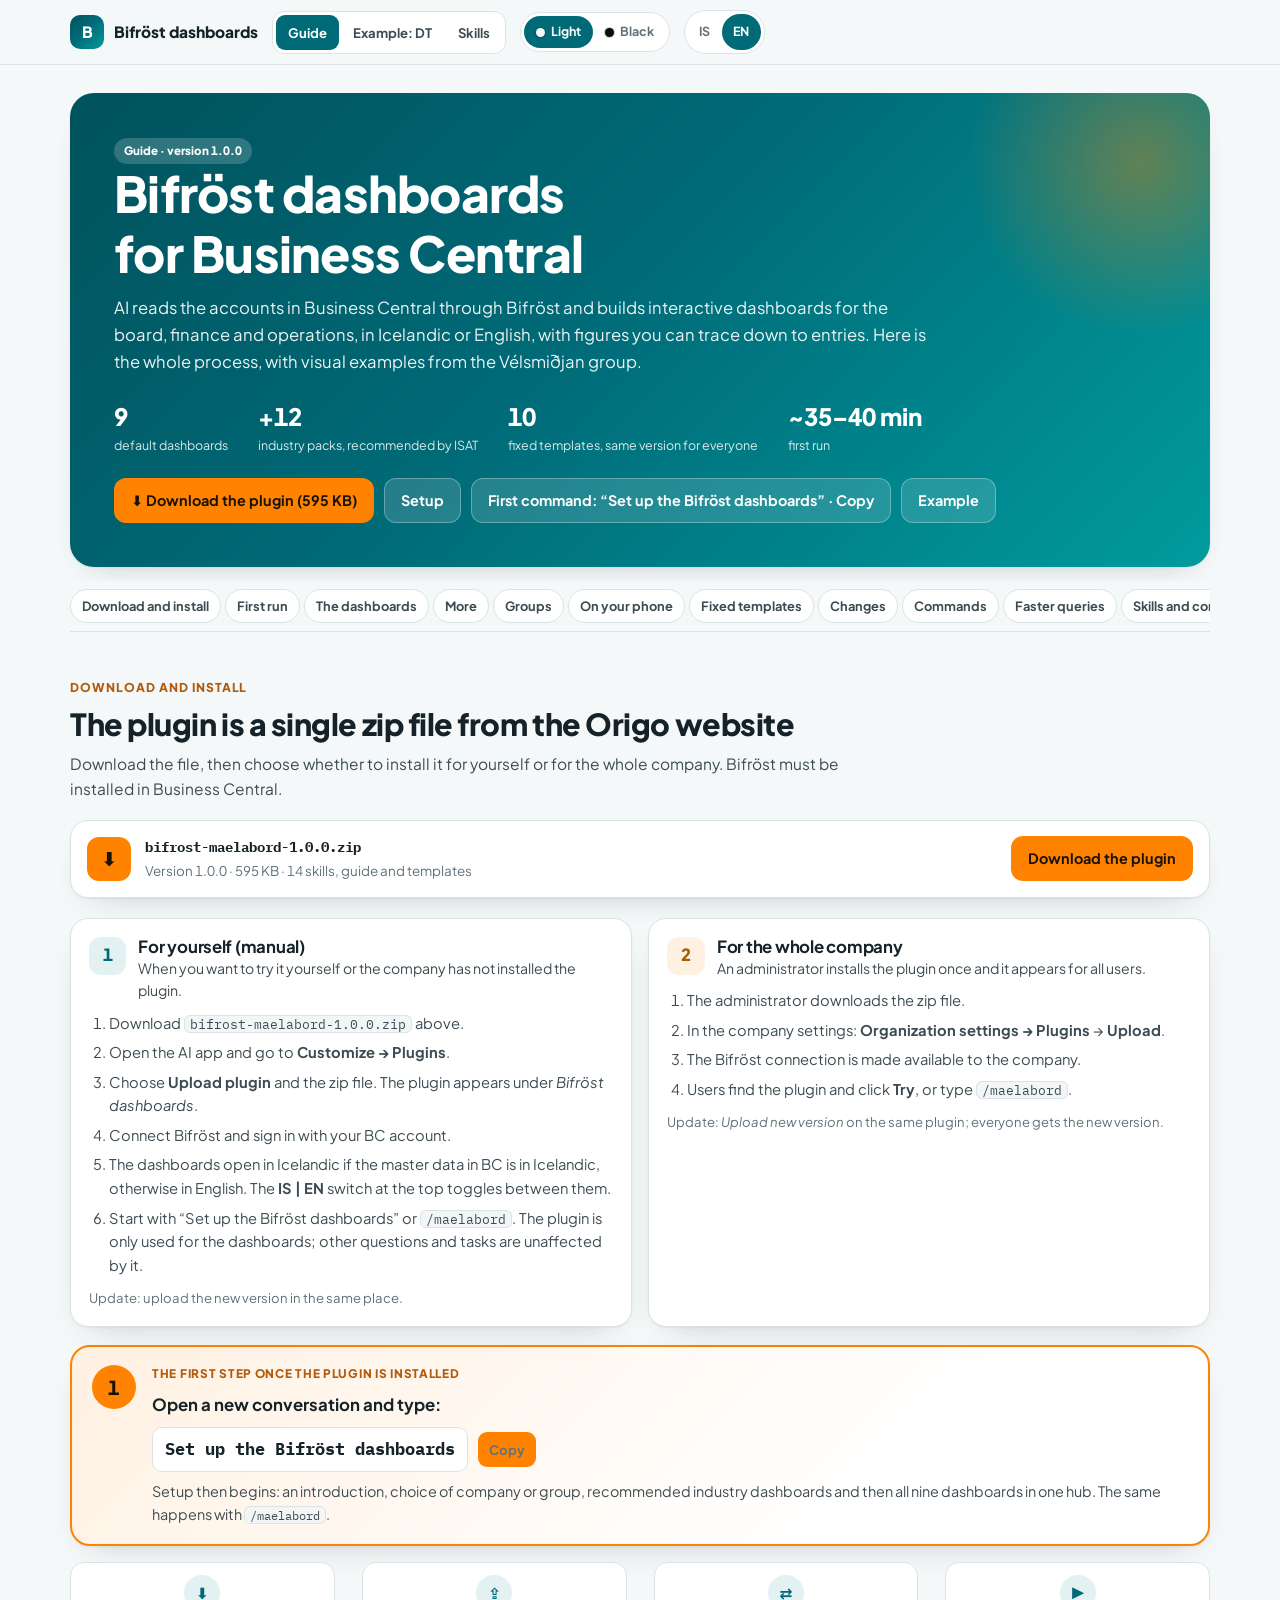
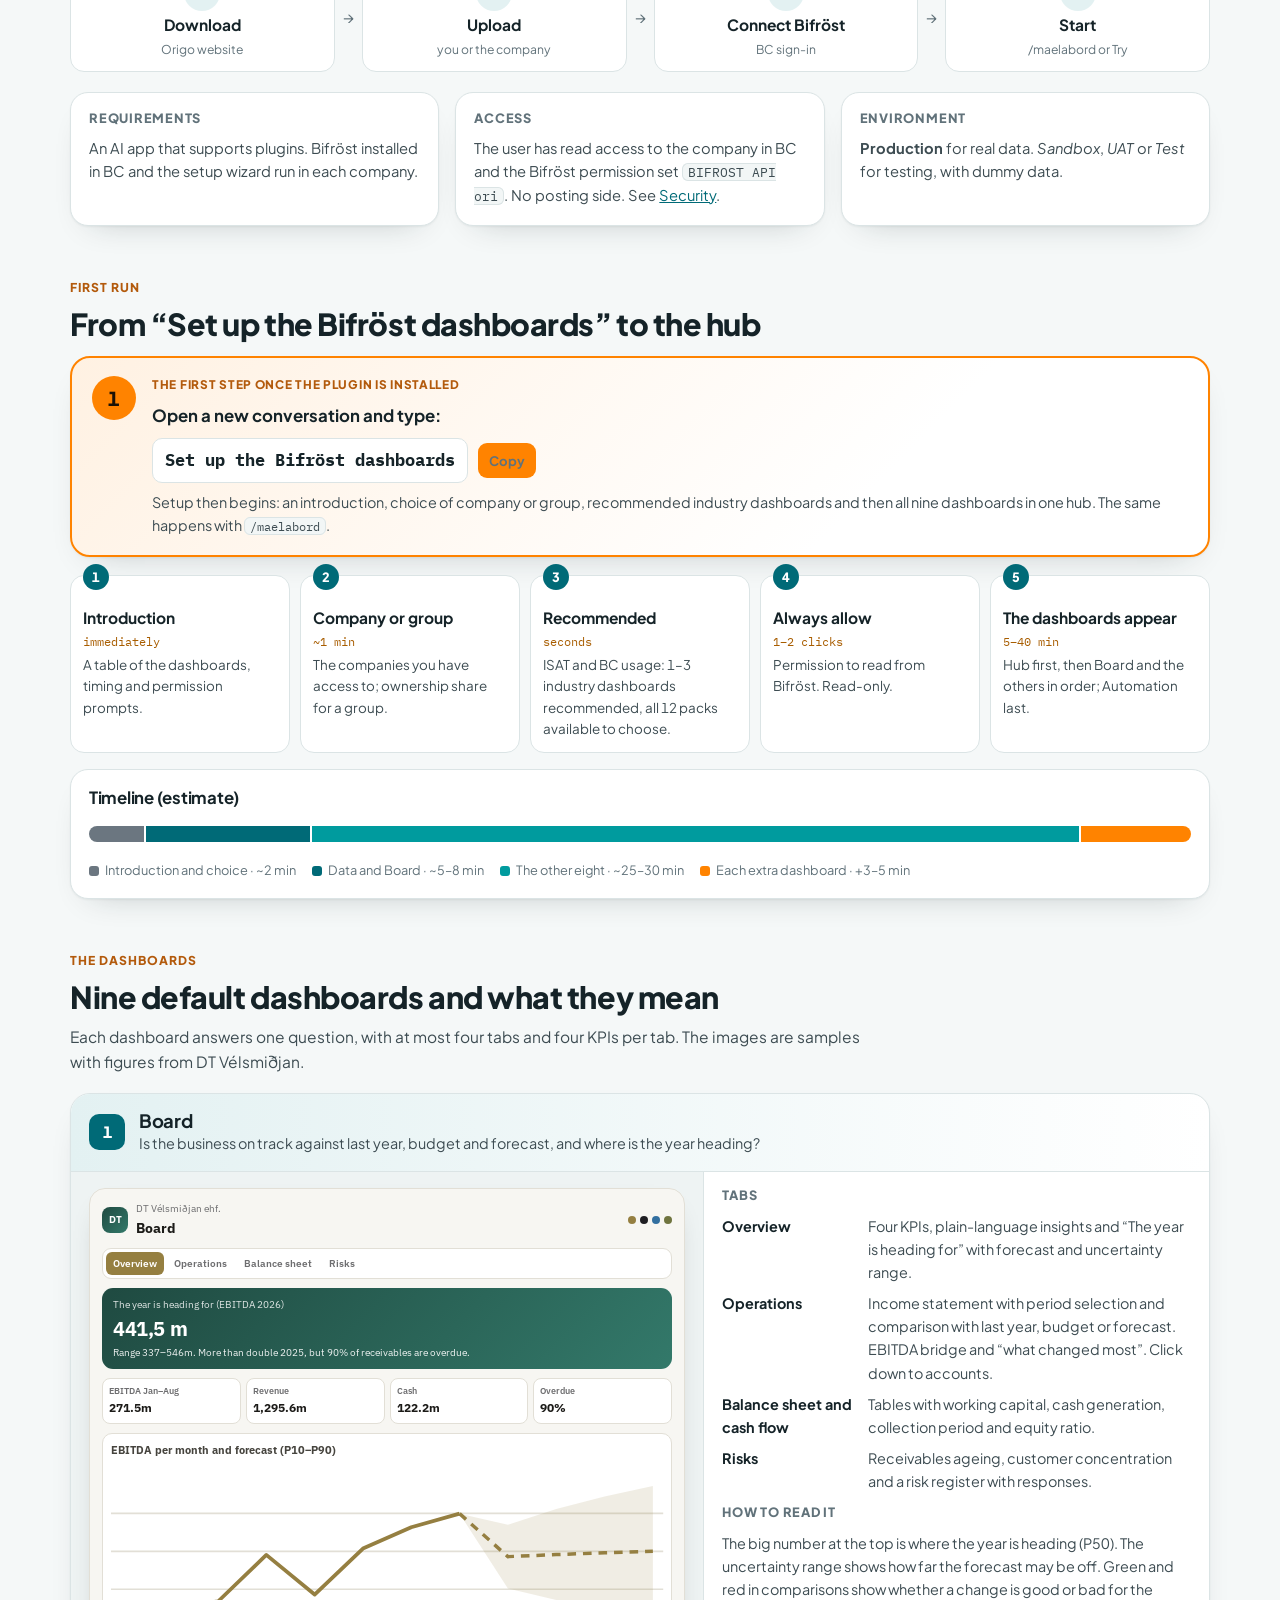
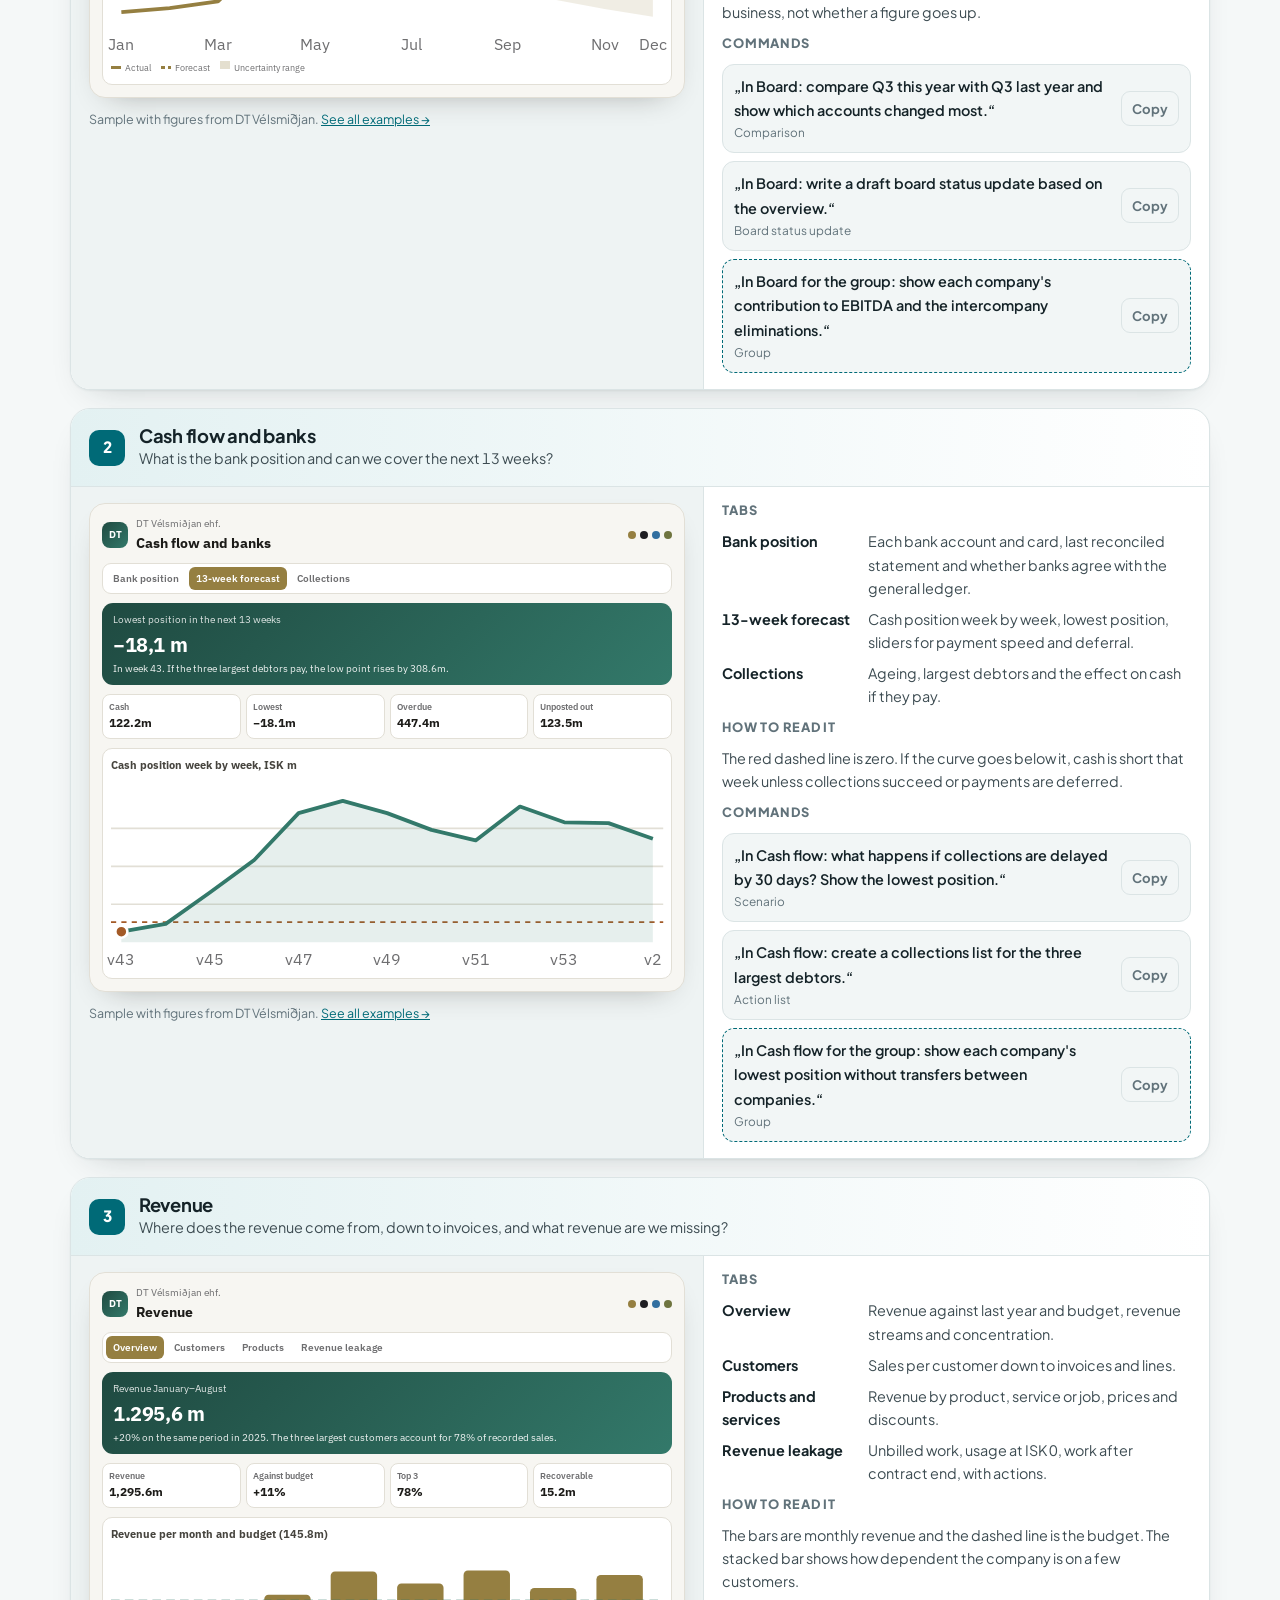
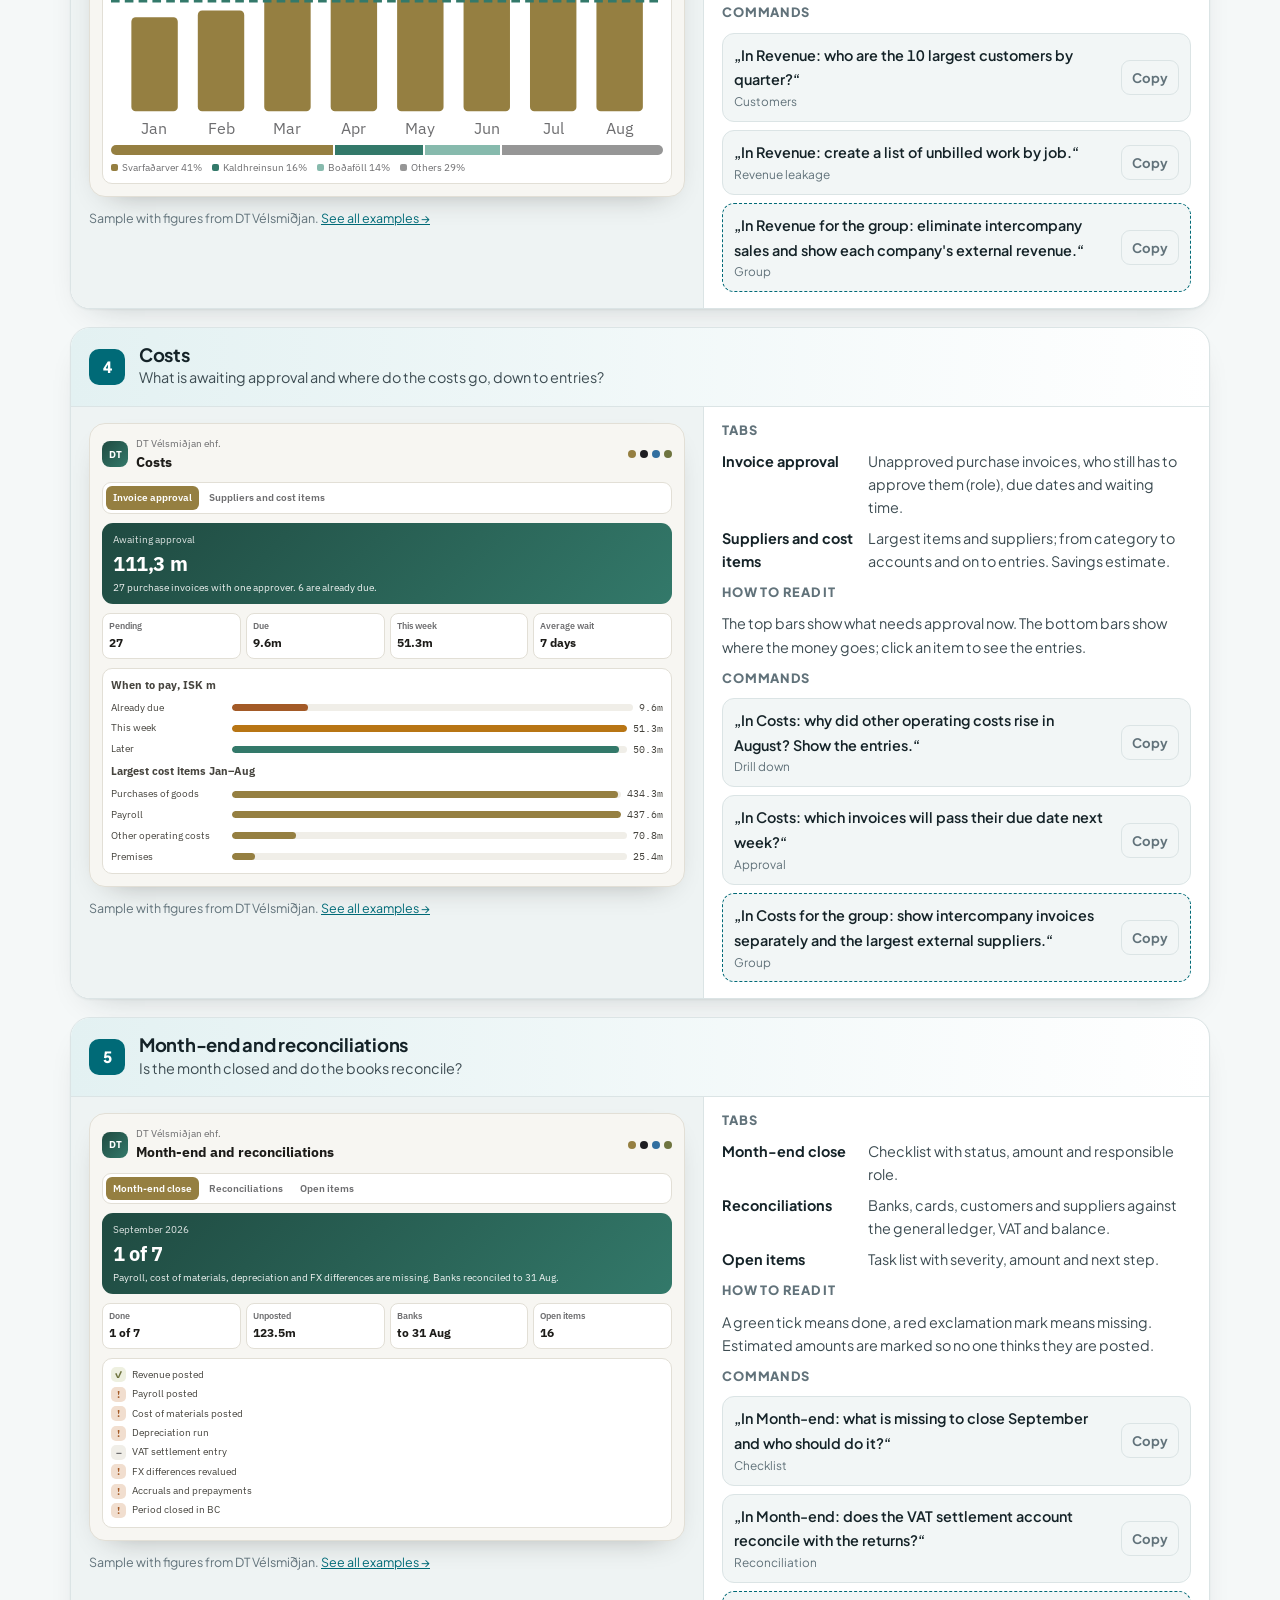
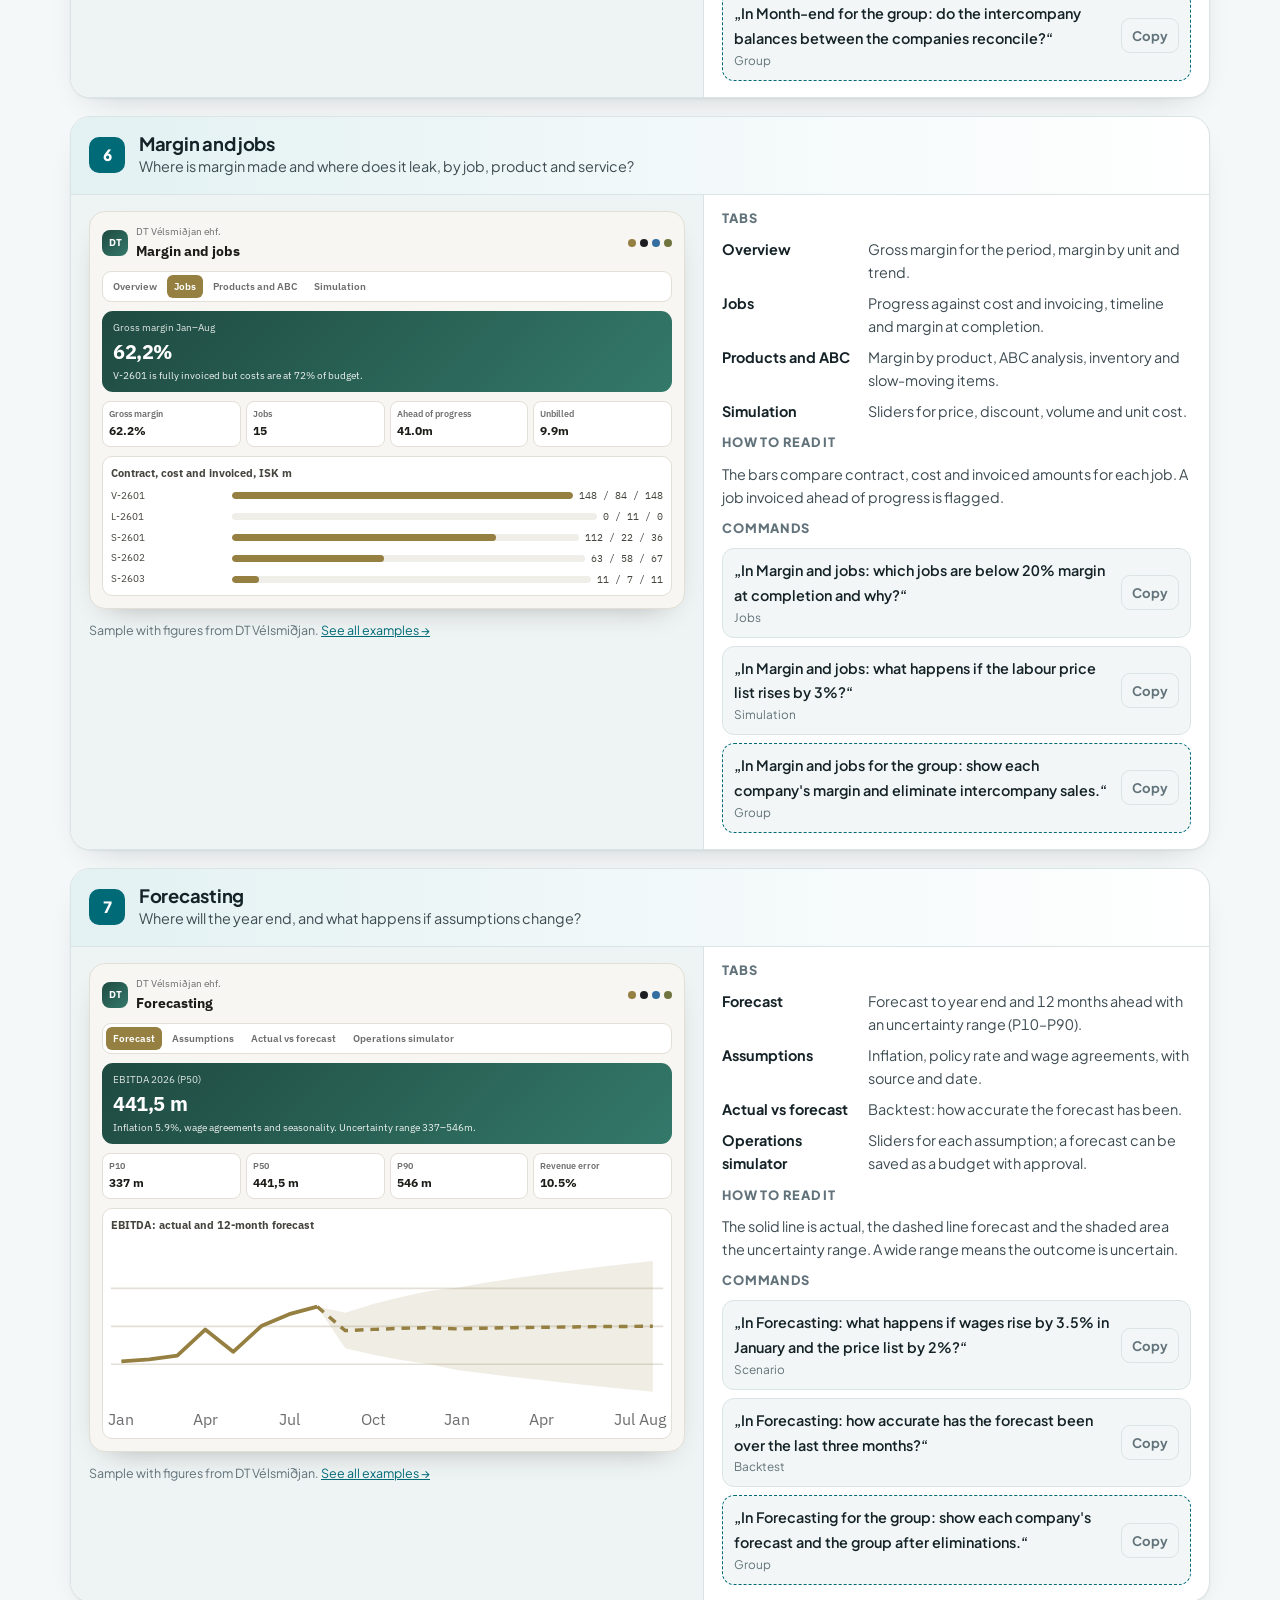
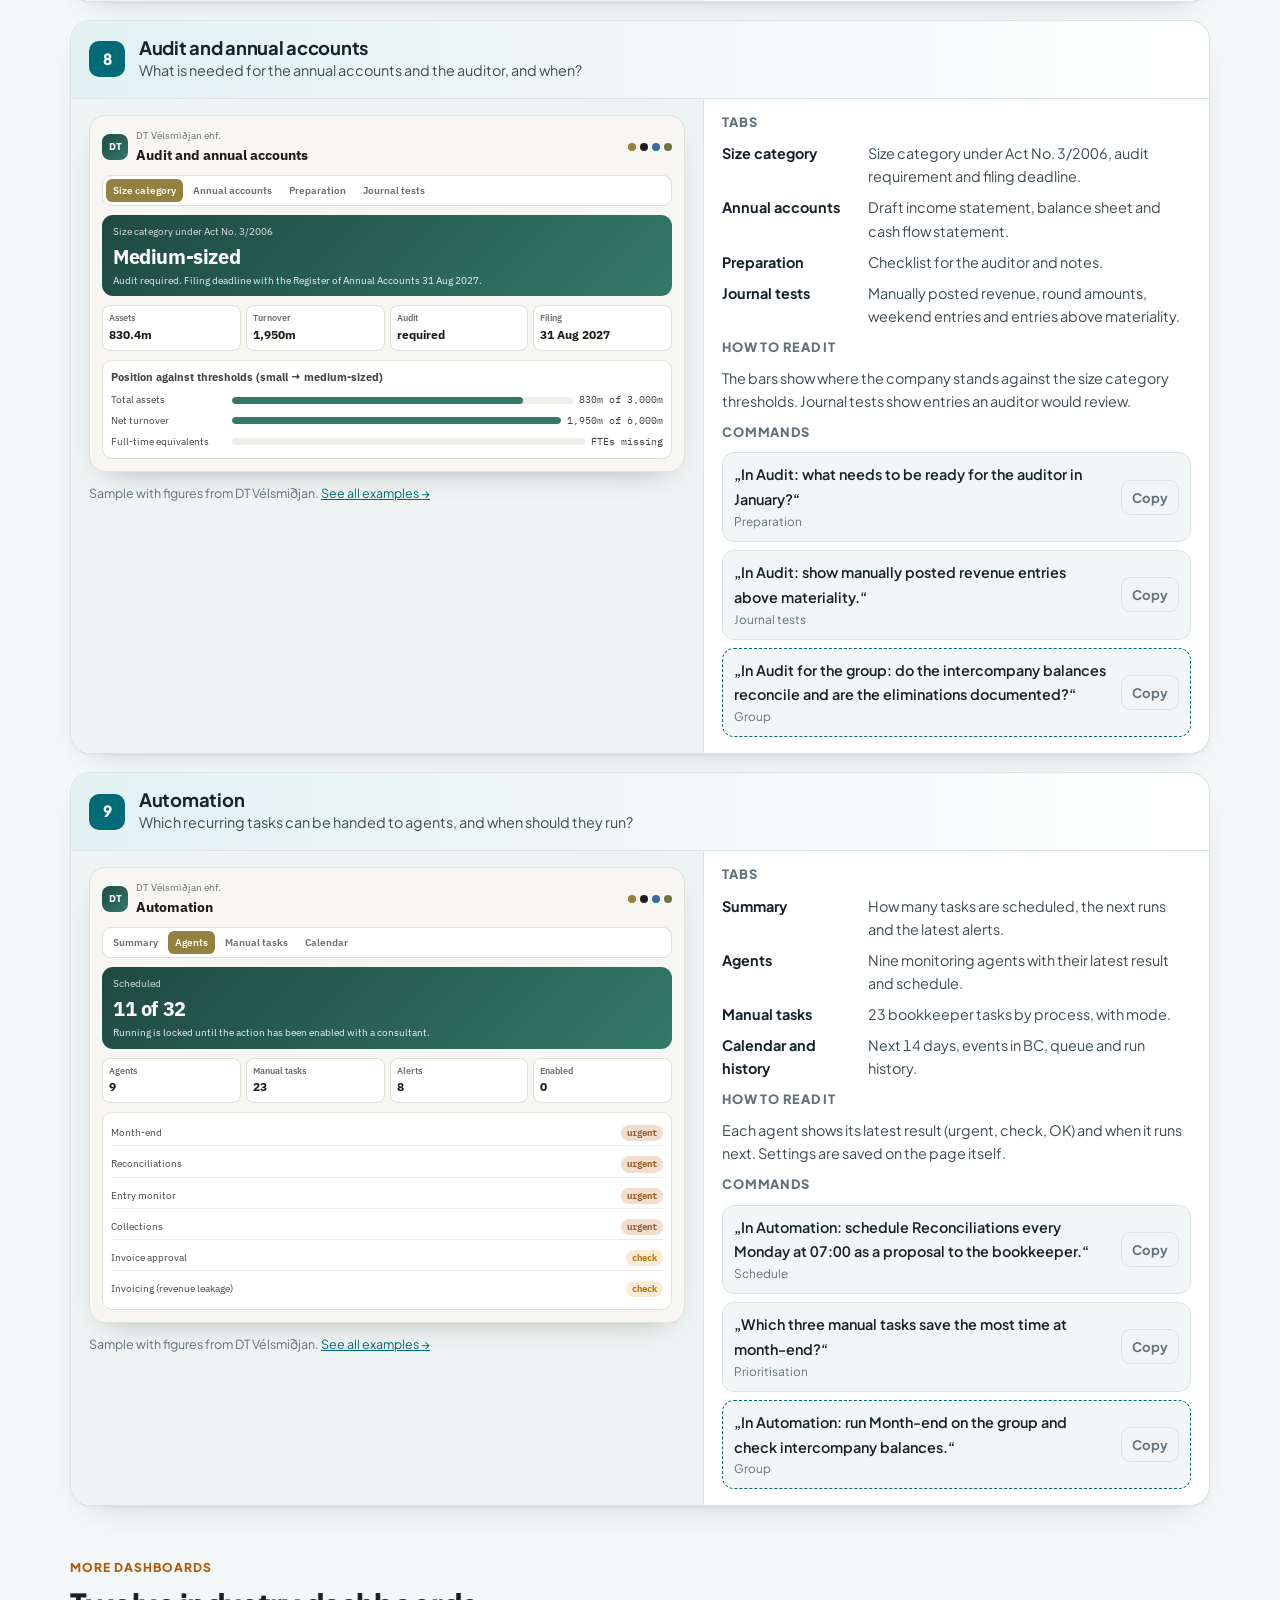
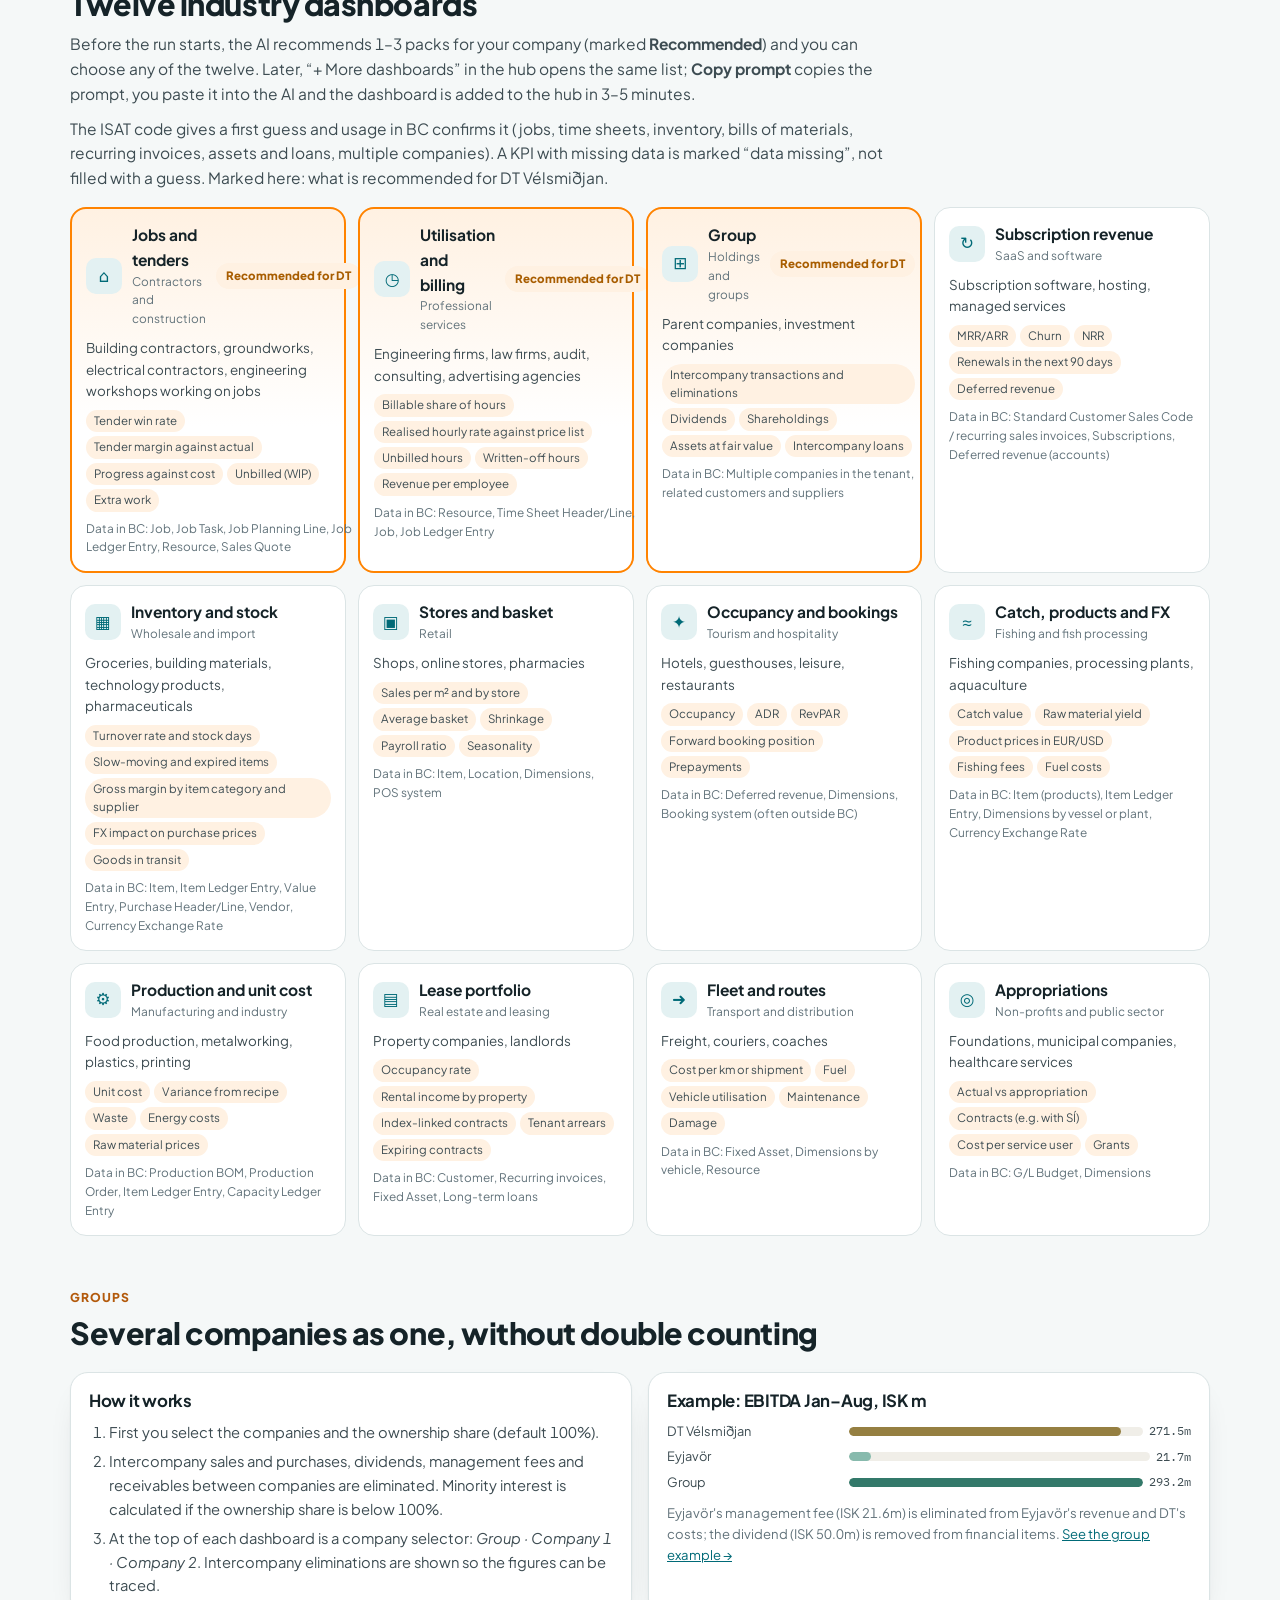
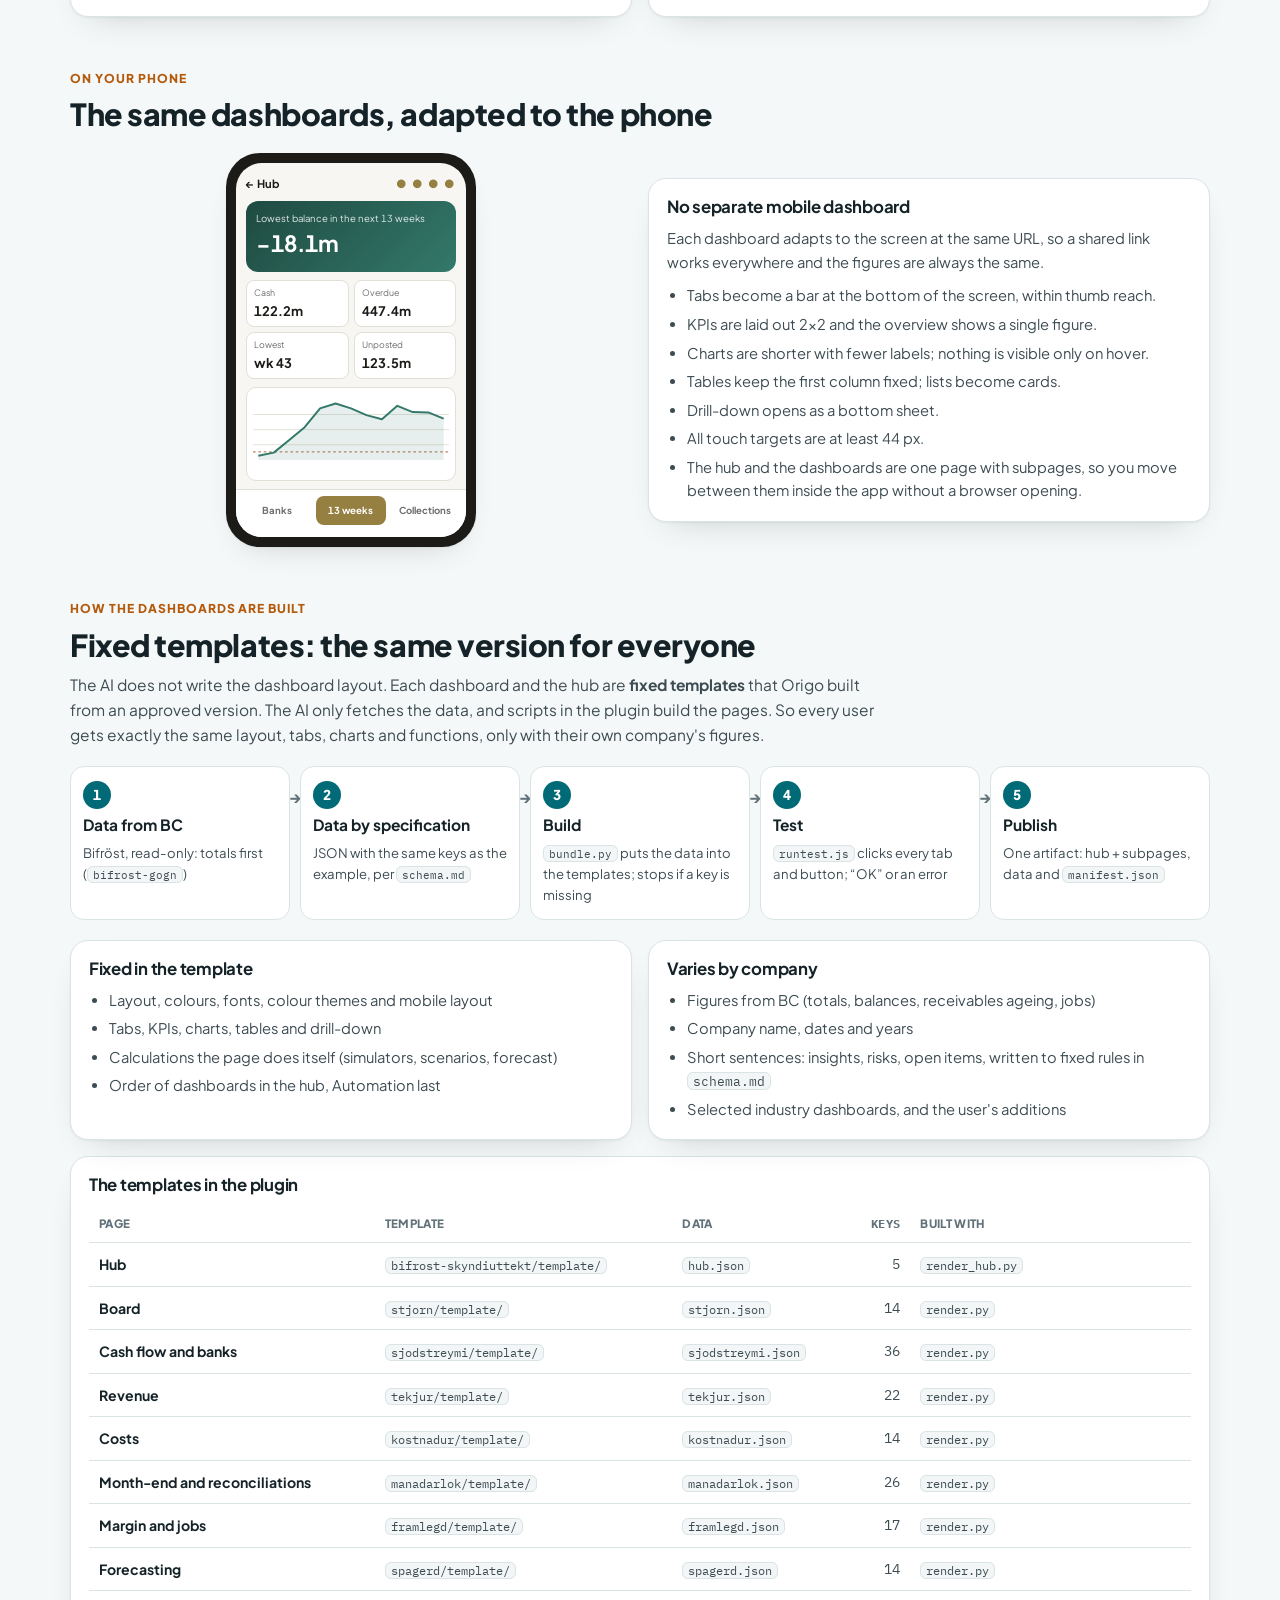
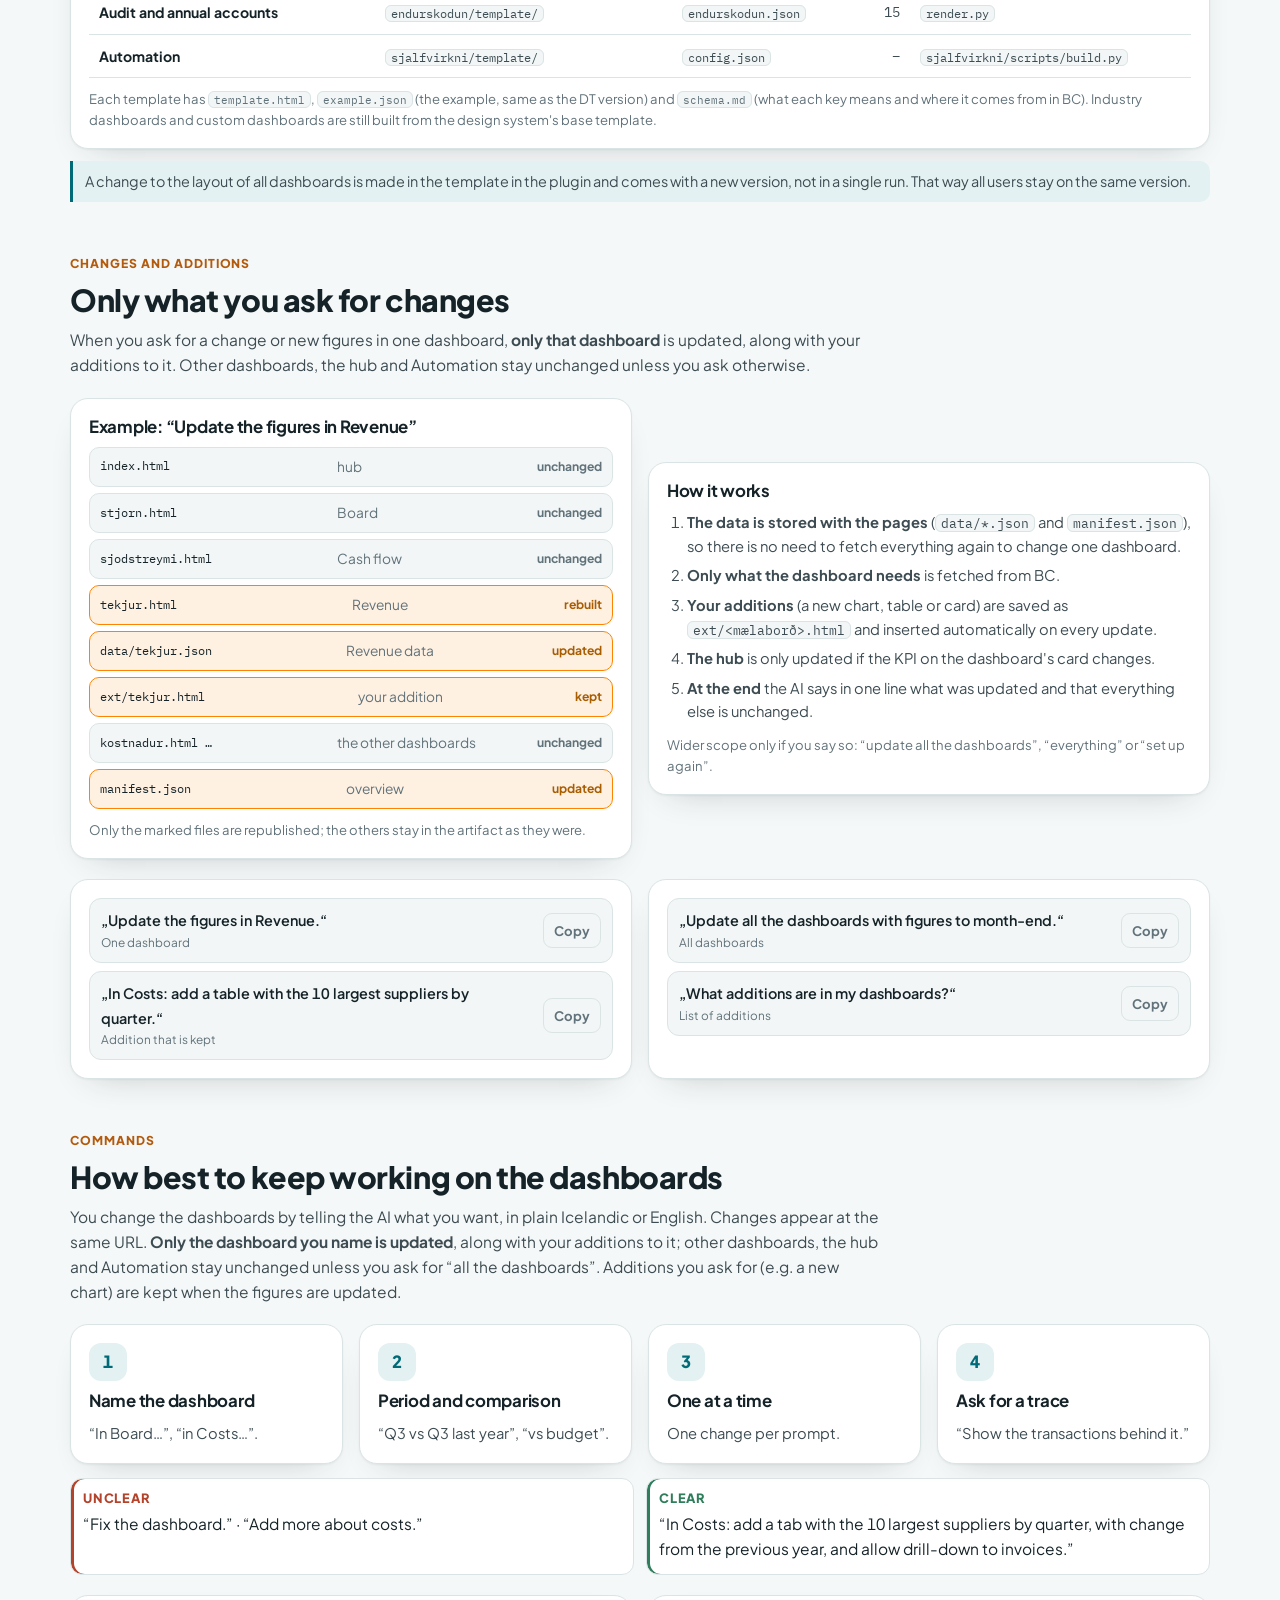
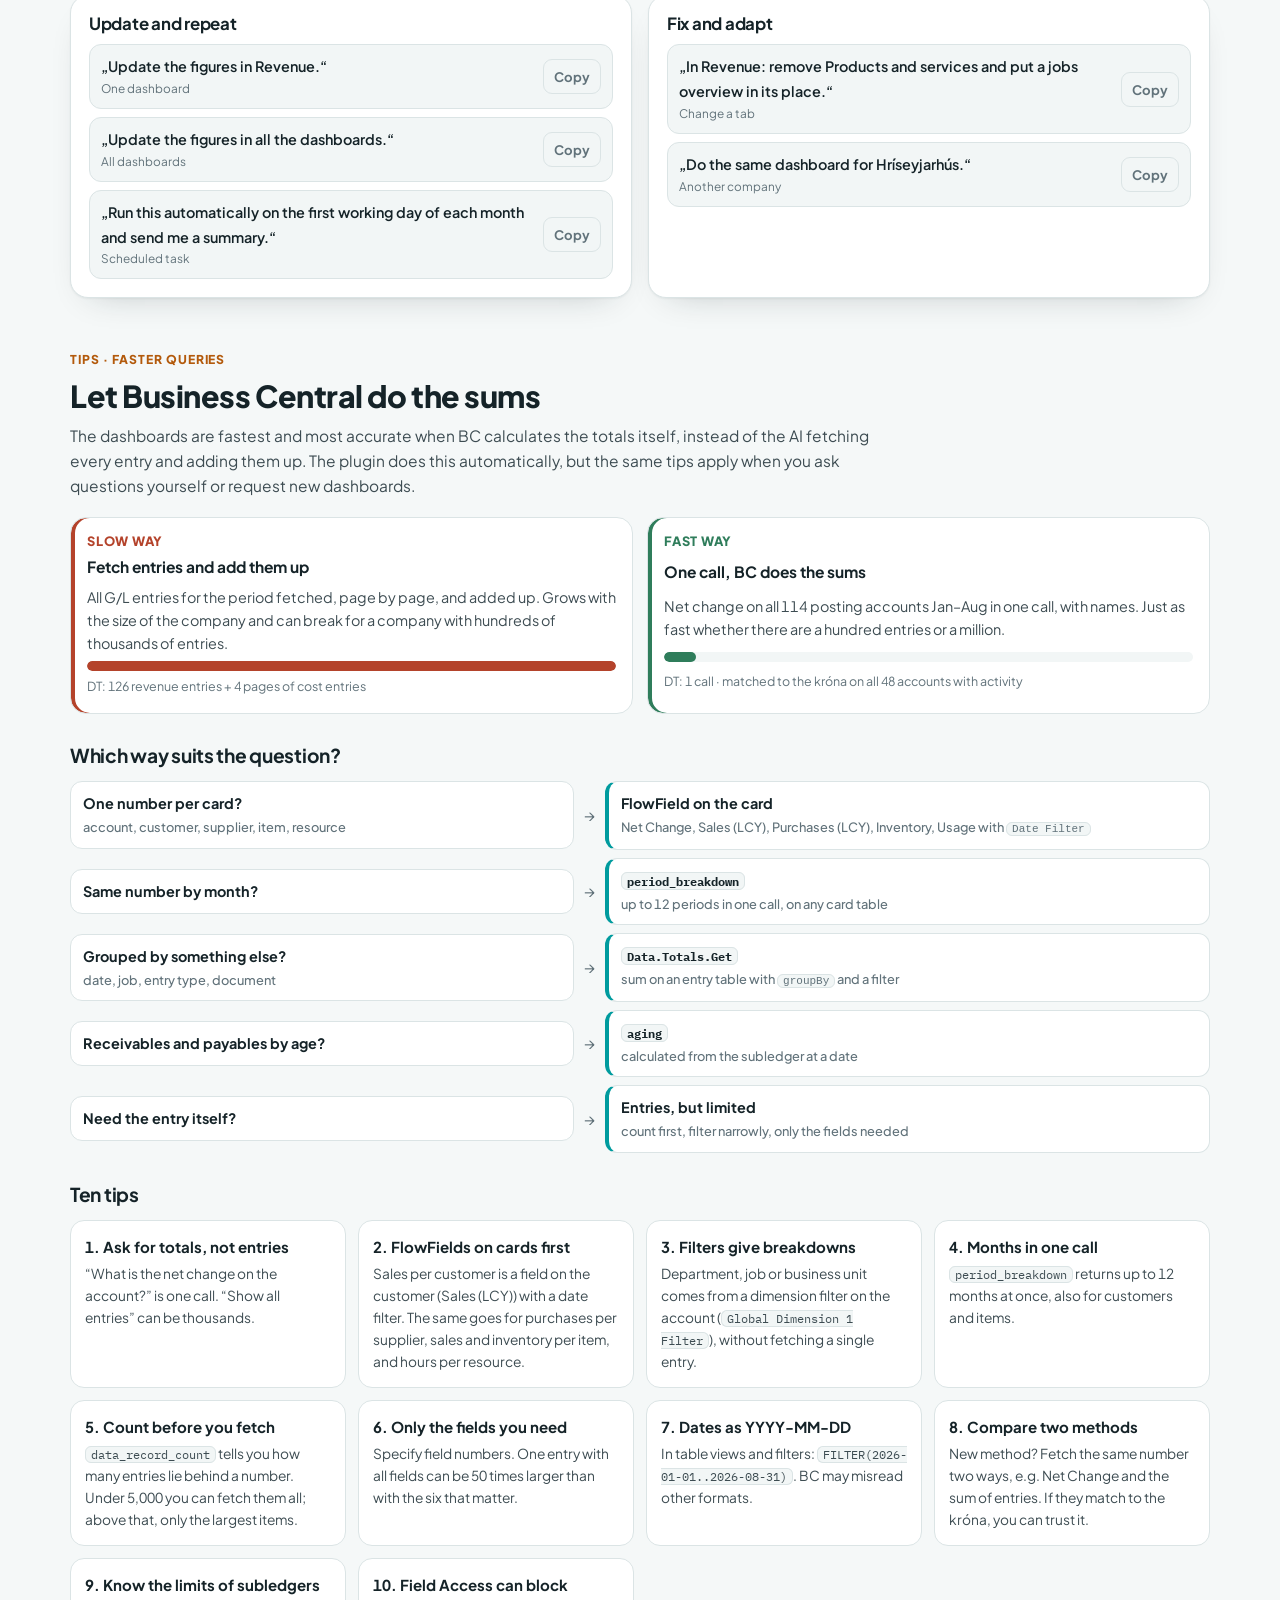
==== commit 74479186: "Leiðbeiningasíður og zip fyrir Bifröst mælaborð 1.0.0 (íslenska og enska) Co-Authored-By: Claude Opu" ====
--- a/index.html
+++ b/index.html
@@ -329,386 +329,415 @@
 </head>
 <body>
 <header class="top"><div class="wrap">
-  <a class="logo" href="#upphaf"><span class="mark">B</span><span>Bifröst mælaborð</span></a>
-  <div class="ptabs" role="tablist" aria-label="Síður"><button role="tab" aria-controls="p-leid" type="button">Leiðbeiningar</button><button role="tab" aria-controls="p-dt" type="button">Sýnidæmi: DT</button><a href="skills.html" data-skills>Skills</a></div>
-  <div class="tg" role="group" aria-label="Litaþema"><button type="button" data-t="light" aria-label="Ljóst þema"><i style="background:#f5f8f8"></i>Ljóst</button><button type="button" data-t="black" aria-label="Svart þema"><i style="background:#0a0b0c"></i>Svart</button></div>
-</div></header>
+  <a class="logo" href="#upphaf" data-tr="0"><span class="mark">B</span><span>Bifröst mælaborð</span></a>
+  <div class="ptabs" role="tablist" aria-label="Síður" data-tra="0"><button role="tab" aria-controls="p-leid" type="button" data-tr="1">Leiðbeiningar</button><button role="tab" aria-controls="p-dt" type="button" data-tr="2">Sýnidæmi: DT</button><a href="skills.html" data-skills data-tr="3">Skills</a></div>
+  <div class="tg" role="group" aria-label="Litaþema" data-tra="1"><button type="button" data-t="light" aria-label="Ljóst þema" data-tra="2" data-tr="4"><i style="background:#f5f8f8"></i>Ljóst</button><button type="button" data-t="black" aria-label="Svart þema" data-tra="3" data-tr="5"><i style="background:#0a0b0c"></i>Svart</button></div><!--i18n:start--><div class="lang-sw" role="group" aria-label="Tungumál · Language"><button type="button" data-l="is" lang="is" title="Íslenska">IS</button><button type="button" data-l="en" lang="en" title="English">EN</button></div><!--i18n:end--></div></header>
 <main class="wrap">
 <div id="p-leid" role="tabpanel">
   <section class="hero" id="upphaf">
-    <span class="pill o">Leiðbeiningar · útgáfa 1.0.0</span>
-    <h1>Bifröst mælaborð fyrir Business Central</h1>
-    <p>Gervigreind les bókhaldið í Business Central í gegnum Bifröst og býr til gagnvirk mælaborð fyrir stjórn, fjármál og rekstur, á íslensku og með tölum sem rekja má niður í færslur. Hér er allt ferlið, með myndrænum dæmum úr Vélsmiðjusamstæðunni.</p>
-    <div class="row"><div><b>9</b><span>sjálfgefin mælaborð</span></div><div><b>+12</b><span>atvinnugreinapakkar, mælt með eftir ÍSAT</span></div><div><b>10</b><span>föst sniðmát, sama útgáfa hjá öllum</span></div><div><b>~35–40 mín.</b><span>fyrsta keyrsla</span></div></div>
-    <div class="cta"><a class="btn or" href="bifrost-maelabord-1.0.0.zip" download>⬇ Sækja pluginið (382 KB)</a><a class="btn gh" href="#uppsetning">Uppsetning</a><button class="btn gh" type="button" data-copy="Settu upp Bifröst-mælaborðin">Fyrsta skipun: „Settu upp Bifröst-mælaborðin“ · Afrita</button><a class="btn gh" href="#dt" data-page="dt">Sýnidæmi</a></div>
-  </section>
-
-  <nav class="subnav" aria-label="Kaflar"><a href="#uppsetning">Sækja og setja upp</a><a href="#keyrsla">Fyrsta keyrsla</a><a href="#maelabord">Mælaborðin</a><a href="#fleiri">Fleiri</a><a href="#samstaeda">Samstæður</a><a href="#simi">Í síma</a><a href="#smidi">Föst sniðmát</a><a href="#breytingar">Breytingar</a><a href="#skipanir">Skipanir</a><a href="#fyrirspurnir">Hraðari fyrirspurnir</a><a href="#skills">Skills og samhengi</a><a href="#sjalfvirkni">Erindrekar</a><a href="#oryggi">Öryggi</a></nav>
+    <span class="pill o" data-tr="6">Leiðbeiningar · útgáfa 1.0.0</span>
+    <h1 data-tr="7">Bifröst mælaborð fyrir Business Central</h1>
+    <p data-tr="8">Gervigreind les bókhaldið í Business Central í gegnum Bifröst og býr til gagnvirk mælaborð fyrir stjórn, fjármál og rekstur, á íslensku og með tölum sem rekja má niður í færslur. Hér er allt ferlið, með myndrænum dæmum úr Vélsmiðjusamstæðunni.</p>
+    <div class="row"><div data-tr="9"><b>9</b><span>sjálfgefin mælaborð</span></div><div data-tr="10"><b>+12</b><span>atvinnugreinapakkar, mælt með eftir ÍSAT</span></div><div data-tr="11"><b>10</b><span>föst sniðmát, sama útgáfa hjá öllum</span></div><div data-tr="12"><b>~35–40 mín.</b><span>fyrsta keyrsla</span></div></div>
+    <div class="cta"><a class="btn or" href="bifrost-maelabord-1.0.0.zip" download data-tr="13">⬇ Sækja pluginið (595 KB)</a><a class="btn gh" href="#uppsetning" data-tr="14">Uppsetning</a><button class="btn gh" type="button" data-copy="Settu upp Bifröst-mælaborðin" data-tra="4" data-tr="15">Fyrsta skipun: „Settu upp Bifröst-mælaborðin“ · Afrita</button><a class="btn gh" href="#dt" data-page="dt" data-tr="16">Sýnidæmi</a></div>
+  </section>
+
+  <nav class="subnav" aria-label="Kaflar" data-tra="5" data-tr="17"><a href="#uppsetning">Sækja og setja upp</a><a href="#keyrsla">Fyrsta keyrsla</a><a href="#maelabord">Mælaborðin</a><a href="#fleiri">Fleiri</a><a href="#samstaeda">Samstæður</a><a href="#simi">Í síma</a><a href="#smidi">Föst sniðmát</a><a href="#breytingar">Breytingar</a><a href="#skipanir">Skipanir</a><a href="#fyrirspurnir">Hraðari fyrirspurnir</a><a href="#skills">Skills og samhengi</a><a href="#sjalfvirkni">Erindrekar</a><a href="#oryggi">Öryggi</a></nav>
   <section class="s" id="uppsetning">
-    <div class="kick">Sækja og setja upp</div><h2>Pluginið er ein zip-skrá af vef Origo</h2>
-    <p class="lead">Sæktu skrána og veldu svo hvort þú setur hana upp fyrir þig eða fyrir allt fyrirtækið. Bifröst þarf að vera uppsett í Business Central.</p>
-    <div class="dl"><div class="dl-i">⬇</div><div><b>bifrost-maelabord-1.0.0.zip</b><span>Útgáfa 1.0.0 · 382 KB · 14 skills, leiðbeiningar og sniðmát</span></div><a class="btn or" href="bifrost-maelabord-1.0.0.zip" download>Sækja pluginið</a></div>
-    <div class="grid g2">
-      <article class="card opt"><div class="opt-h"><span class="ico">1</span><div><h3>Fyrir þig (handvirkt)</h3><p>Þegar þú vilt prófa sjálf(ur) eða fyrirtækið hefur ekki sett pluginið upp.</p></div></div>
-        <ol class="st"><li>Sæktu <code>bifrost-maelabord-1.0.0.zip</code> hér að ofan.</li><li>Opnaðu gervigreindarforritið og farðu í <b>Customize → Plugins</b>.</li><li>Veldu <b>Upload plugin</b> og zip-skrána. Pluginið birtist undir <i>Bifröst mælaborð</i>.</li><li>Tengdu Bifröst og skráðu þig inn með BC-aðganginum.</li><li>Ræstu með „Settu upp Bifröst-mælaborðin“ eða <code>/maelabord</code>. Pluginið er aðeins notað fyrir mælaborðin; aðrar spurningar og verkefni eru óháð því.</li></ol>
-        <p class="sm">Uppfærsla: hladdu nýju útgáfunni upp á sama stað.</p></article>
-      <article class="card opt"><div class="opt-h"><span class="ico or">2</span><div><h3>Fyrir allt fyrirtækið</h3><p>Kerfisstjóri setur pluginið upp einu sinni og það birtist hjá öllum notendum.</p></div></div>
-        <ol class="st"><li>Kerfisstjóri sækir zip-skrána.</li><li>Í stillingum fyrirtækisins: <b>Organization settings → Plugins</b> → <b>Upload</b>.</li><li>Bifröst-tengingin er gerð aðgengileg fyrir fyrirtækið.</li><li>Notendur finna pluginið og ýta á <b>Try</b>, eða skrifa <code>/maelabord</code>.</li></ol>
-        <p class="sm">Uppfærsla: <i>Upload new version</i> á sama plugin; allir fá nýju útgáfuna.</p></article>
-    </div>
-    <div class="first"><span class="first-n">1</span><div><span class="first-k">Fyrsta skrefið eftir að pluginið er komið inn</span><b>Opnaðu nýtt samtal og skrifaðu:</b><div class="first-cmd"><code>Settu upp Bifröst-mælaborðin</code><button class="btn sm or" type="button" data-copy="Settu upp Bifröst-mælaborðin">Afrita</button></div><p>Þá hefst uppsetningin: kynning, val á félagi eða samstæðu, sérmælaborð sem mælt er með og svo öll níu mælaborðin í einni miðstöð. Sama gerist með <code>/maelabord</code>.</p></div></div>
-    <div class="flowv"><div><span>⬇</span><b>Sækja</b><small>vefur Origo</small></div><i>→</i><div><span>⇪</span><b>Hlaða upp</b><small>þú eða fyrirtækið</small></div><i>→</i><div><span>⇄</span><b>Tengja Bifröst</b><small>BC-innskráning</small></div><i>→</i><div><span>▶</span><b>Ræsa</b><small>/maelabord eða Try</small></div></div>
+    <div class="kick" data-tr="18">Sækja og setja upp</div><h2 data-tr="19">Pluginið er ein zip-skrá af vef Origo</h2>
+    <p class="lead" data-tr="20">Sæktu skrána og veldu svo hvort þú setur hana upp fyrir þig eða fyrir allt fyrirtækið. Bifröst þarf að vera uppsett í Business Central.</p>
+    <div class="dl"><div class="dl-i">⬇</div><div data-tr="21"><b>bifrost-maelabord-1.0.0.zip</b><span>Útgáfa 1.0.0 · 595 KB · 14 skills, leiðbeiningar og sniðmát</span></div><a class="btn or" href="bifrost-maelabord-1.0.0.zip" download data-tr="22">Sækja pluginið</a></div>
+    <div class="grid g2">
+      <article class="card opt"><div class="opt-h"><span class="ico">1</span><div><h3 data-tr="23">Fyrir þig (handvirkt)</h3><p data-tr="24">Þegar þú vilt prófa sjálf(ur) eða fyrirtækið hefur ekki sett pluginið upp.</p></div></div>
+        <ol class="st"><li data-tr="25">Sæktu <code>bifrost-maelabord-1.0.0.zip</code> hér að ofan.</li><li data-tr="26">Opnaðu gervigreindarforritið og farðu í <b>Customize → Plugins</b>.</li><li data-tr="27">Veldu <b>Upload plugin</b> og zip-skrána. Pluginið birtist undir <i>Bifröst mælaborð</i>.</li><li data-tr="28">Tengdu Bifröst og skráðu þig inn með BC-aðganginum.</li><li data-tr="29">Mælaborðin opnast á íslensku ef grunngögnin í BC eru á íslensku, annars á ensku. Rofinn <b>IS | EN</b> efst skiptir á milli.</li><li data-tr="30">Ræstu með „Settu upp Bifröst-mælaborðin“ eða <code>/maelabord</code>. Pluginið er aðeins notað fyrir mælaborðin; aðrar spurningar og verkefni eru óháð því.</li></ol>
+        <p class="sm" data-tr="31">Uppfærsla: hladdu nýju útgáfunni upp á sama stað.</p></article>
+      <article class="card opt"><div class="opt-h"><span class="ico or">2</span><div><h3 data-tr="32">Fyrir allt fyrirtækið</h3><p data-tr="33">Kerfisstjóri setur pluginið upp einu sinni og það birtist hjá öllum notendum.</p></div></div>
+        <ol class="st"><li data-tr="34">Kerfisstjóri sækir zip-skrána.</li><li data-tr="35">Í stillingum fyrirtækisins: <b>Organization settings → Plugins</b> → <b>Upload</b>.</li><li data-tr="36">Bifröst-tengingin er gerð aðgengileg fyrir fyrirtækið.</li><li data-tr="37">Notendur finna pluginið og ýta á <b>Try</b>, eða skrifa <code>/maelabord</code>.</li></ol>
+        <p class="sm" data-tr="38">Uppfærsla: <i>Upload new version</i> á sama plugin; allir fá nýju útgáfuna.</p></article>
+    </div>
+    <div class="first"><span class="first-n">1</span><div><span class="first-k" data-tr="39">Fyrsta skrefið eftir að pluginið er komið inn</span><b data-tr="40">Opnaðu nýtt samtal og skrifaðu:</b><div class="first-cmd"><code data-tr="41">Settu upp Bifröst-mælaborðin</code><button class="btn sm or" type="button" data-copy="Settu upp Bifröst-mælaborðin" data-tra="6" data-tr="42">Afrita</button></div><p data-tr="43">Þá hefst uppsetningin: kynning, val á félagi eða samstæðu, sérmælaborð sem mælt er með og svo öll níu mælaborðin í einni miðstöð. Sama gerist með <code>/maelabord</code>.</p></div></div>
+    <div class="flowv"><div data-tr="44"><span>⬇</span><b>Sækja</b><small>vefur Origo</small></div><i>→</i><div data-tr="45"><span>⇪</span><b>Hlaða upp</b><small>þú eða fyrirtækið</small></div><i>→</i><div data-tr="46"><span>⇄</span><b>Tengja Bifröst</b><small>BC-innskráning</small></div><i>→</i><div data-tr="47"><span>▶</span><b>Ræsa</b><small>/maelabord eða Try</small></div></div>
     <div class="grid g3">
-      <div class="card"><h4>Kröfur</h4><p>Gervigreindarforrit með stuðningi við plugins. Bifröst uppsett í BC og uppsetningarálfur keyrður í hverju félagi.</p></div>
-      <div class="card"><h4>Aðgangur</h4><p>Notandinn hefur lesaðgang að félaginu í BC og Bifröst-heimildasettið <code>BIFROST API ori</code>. Engin bókunarhlið. Sjá <a href="#oryggi">Öryggi</a>.</p></div>
-      <div class="card"><h4>Umhverfi</h4><p><b>Production</b> fyrir raungögn. <i>Sandbox</i>, <i>UAT</i> eða <i>Test</i> til prófunar, með gervigögnum.</p></div>
+      <div class="card"><h4 data-tr="48">Kröfur</h4><p data-tr="49">Gervigreindarforrit með stuðningi við plugins. Bifröst uppsett í BC og uppsetningarálfur keyrður í hverju félagi.</p></div>
+      <div class="card"><h4 data-tr="50">Aðgangur</h4><p data-tr="51">Notandinn hefur lesaðgang að félaginu í BC og Bifröst-heimildasettið <code>BIFROST API ori</code>. Engin bókunarhlið. Sjá <a href="#oryggi">Öryggi</a>.</p></div>
+      <div class="card"><h4 data-tr="52">Umhverfi</h4><p data-tr="53"><b>Production</b> fyrir raungögn. <i>Sandbox</i>, <i>UAT</i> eða <i>Test</i> til prófunar, með gervigögnum.</p></div>
     </div>
   </section>
 
   <section class="s" id="keyrsla">
-    <div class="kick">Fyrsta keyrsla</div><h2>Frá „Settu upp Bifröst-mælaborðin“ að miðstöð</h2>
-    <div class="first sm2"><span class="first-n">1</span><div><span class="first-k">Fyrsta skrefið eftir að pluginið er komið inn</span><b>Opnaðu nýtt samtal og skrifaðu:</b><div class="first-cmd"><code>Settu upp Bifröst-mælaborðin</code><button class="btn sm or" type="button" data-copy="Settu upp Bifröst-mælaborðin">Afrita</button></div><p>Þá hefst uppsetningin: kynning, val á félagi eða samstæðu, sérmælaborð sem mælt er með og svo öll níu mælaborðin í einni miðstöð. Sama gerist með <code>/maelabord</code>.</p></div></div>
+    <div class="kick" data-tr="54">Fyrsta keyrsla</div><h2 data-tr="55">Frá „Settu upp Bifröst-mælaborðin“ að miðstöð</h2>
+    <div class="first sm2"><span class="first-n">1</span><div><span class="first-k" data-tr="56">Fyrsta skrefið eftir að pluginið er komið inn</span><b data-tr="57">Opnaðu nýtt samtal og skrifaðu:</b><div class="first-cmd"><code data-tr="58">Settu upp Bifröst-mælaborðin</code><button class="btn sm or" type="button" data-copy="Settu upp Bifröst-mælaborðin" data-tra="7" data-tr="59">Afrita</button></div><p data-tr="60">Þá hefst uppsetningin: kynning, val á félagi eða samstæðu, sérmælaborð sem mælt er með og svo öll níu mælaborðin í einni miðstöð. Sama gerist með <code>/maelabord</code>.</p></div></div>
     <div class="tlx">
-      <div><b>Kynning</b><small>strax</small><p>Tafla yfir mælaborðin, tími og leyfisgluggar.</p></div>
-      <div><b>Félag eða samstæða</b><small>~1 mín.</small><p>Félögin sem þú hefur aðgang að; eignarhlutur fyrir samstæðu.</p></div>
-      <div><b>Mælt með</b><small>sekúndur</small><p>ÍSAT og notkun í BC: 1–3 sérmælaborð mælt með, allir 12 pakkar til vals.</p></div>
-      <div><b>Always allow</b><small>1–2 smellir</small><p>Leyfi til að lesa úr Bifröst. Aðeins lesið.</p></div>
-      <div><b>Mælaborðin birtast</b><small>5–40 mín.</small><p>Miðstöð fyrst, svo Stjórn og hin í röð; Sjálfvirknivæðing síðust.</p></div>
-    </div>
-    <div class="card" style="margin-top:16px"><h3>Tímalína (áætlun)</h3>
+      <div><b data-tr="61">Kynning</b><small data-tr="62">strax</small><p data-tr="63">Tafla yfir mælaborðin, tími og leyfisgluggar.</p></div>
+      <div><b data-tr="64">Félag eða samstæða</b><small data-tr="65">~1 mín.</small><p data-tr="66">Félögin sem þú hefur aðgang að; eignarhlutur fyrir samstæðu.</p></div>
+      <div><b data-tr="67">Mælt með</b><small data-tr="68">sekúndur</small><p data-tr="69">ÍSAT og notkun í BC: 1–3 sérmælaborð mælt með, allir 12 pakkar til vals.</p></div>
+      <div><b data-tr="70">Always allow</b><small data-tr="71">1–2 smellir</small><p data-tr="72">Leyfi til að lesa úr Bifröst. Aðeins lesið.</p></div>
+      <div><b data-tr="73">Mælaborðin birtast</b><small data-tr="74">5–40 mín.</small><p data-tr="75">Miðstöð fyrst, svo Stjórn og hin í röð; Sjálfvirknivæðing síðust.</p></div>
+    </div>
+    <div class="card" style="margin-top:16px"><h3 data-tr="76">Tímalína (áætlun)</h3>
       <div class="tl" aria-hidden="true"><span style="flex:2;background:#6B7680"></span><span style="flex:6;background:#006A77"></span><span style="flex:28;background:#009B9E"></span><span style="flex:4;background:#FF8300"></span></div>
-      <div class="tlg"><span><i style="background:#6B7680"></i>Kynning og val · ~2 mín.</span><span><i style="background:#006A77"></i>Gögn og Stjórn · ~5–8 mín.</span><span><i style="background:#009B9E"></i>Hin átta · ~25–30 mín.</span><span><i style="background:#FF8300"></i>Hvert aukamælaborð · +3–5 mín.</span></div></div>
+      <div class="tlg" data-tr="77"><span><i style="background:#6B7680"></i>Kynning og val · ~2 mín.</span><span><i style="background:#006A77"></i>Gögn og Stjórn · ~5–8 mín.</span><span><i style="background:#009B9E"></i>Hin átta · ~25–30 mín.</span><span><i style="background:#FF8300"></i>Hvert aukamælaborð · +3–5 mín.</span></div></div>
   </section>
 
   <section class="s" id="maelabord">
-    <div class="kick">Mælaborðin</div><h2>Níu sjálfgefin mælaborð og hvað þau þýða</h2>
-    <p class="lead">Hvert mælaborð svarar einni spurningu, með í mesta lagi fjórum flipum og fjórum lykiltölum á flipa. Myndirnar eru sýnishorn með tölum úr DT Vélsmiðjunni.</p>
-    <article class="db" id="db-stjorn"><div class="db-h"><span class="num">1</span><div><h3>Stjórn</h3><p>Er reksturinn á réttri leið á móti fyrra ári, áætlun og spá, og hvert stefnir árið?</p></div></div>
-<div class="db-b"><div class="db-v"><figure class="mock" aria-label="Sýnishorn: Stjórn"><div class="mk-top"><span class="mk-logo">DT</span><div><small>DT Vélsmiðjan ehf.</small><b>Stjórn</b></div><span class="mk-dots"><i></i><i></i><i></i><i></i></span></div>
-<div class="mk-tabs"><span class="on">Yfirsýn</span><span class="">Rekstur</span><span class="">Efnahagur</span><span class="">Áhættur</span></div><div class="mk-hero"><small>Árið stefnir í (EBITDA 2026)</small><b>441,5 m</b><p>Bil 337–546 m. Meira en tvöfalt 2025, en 90% krafna eru gjaldfallnar.</p></div>
-<div class="mk-k"><div><span>EBITDA jan–ágú</span><b>271,5 m</b></div><div><span>Tekjur</span><b>1.295,6 m</b></div><div><span>Handbært fé</span><b>122,2 m</b></div><div><span>Gjaldfallið</span><b>90%</b></div></div><div class="mk-b"><h5>EBITDA á mánuði og spá (P10–P90)</h5><svg viewBox="0 0 320 110" class="mini" role="img" preserveAspectRatio="none"><line x1="0" x2="320" y1="28.0" y2="28.0" stroke="#e2dfd6" stroke-width="1"/><line x1="0" x2="320" y1="50.0" y2="50.0" stroke="#e2dfd6" stroke-width="1"/><line x1="0" x2="320" y1="72.0" y2="72.0" stroke="#e2dfd6" stroke-width="1"/><path d="M202.0,28.2 L230.0,34.6 L258.0,25.5 L286.0,18.3 L314.0,12.1 L314.0,87.9 L286.0,83.5 L258.0,78.2 L230.0,71.5 L202.0,28.2Z" fill="#957f41" opacity=".14"/><path d="M6.0,85.2 L34.0,83.0 L62.0,79.1 L90.0,52.1 L118.0,75.1 L146.0,48.4 L174.0,36.1 L202.0,28.2" fill="none" stroke="#957f41" stroke-width="2.2" stroke-linejoin="round"/><path d="M202.0,28.2 L230.0,53.1 L258.0,51.9 L286.0,50.9 L314.0,50.0" fill="none" stroke="#957f41" stroke-width="2" stroke-dasharray="5 4"/><text x="6.0" y="107" font-size="9" fill="#6e6e70" text-anchor="middle">jan</text><text x="62.0" y="107" font-size="9" fill="#6e6e70" text-anchor="middle">mar</text><text x="118.0" y="107" font-size="9" fill="#6e6e70" text-anchor="middle">maí</text><text x="174.0" y="107" font-size="9" fill="#6e6e70" text-anchor="middle">júl</text><text x="230.0" y="107" font-size="9" fill="#6e6e70" text-anchor="middle">sep</text><text x="286.0" y="107" font-size="9" fill="#6e6e70" text-anchor="middle">nóv</text><text x="314.0" y="107" font-size="9" fill="#6e6e70" text-anchor="middle">des</text></svg><div class="mleg"><span><i style="background:#957f41"></i>Raun</span><span><i style="background:repeating-linear-gradient(90deg,#957f41 0 4px,transparent 4px 7px)"></i>Spá</span><span><i style="background:rgba(149,127,65,.25);height:8px"></i>Óvissubil</span></div></div></figure><p class="cap">Sýnishorn með tölum úr DT Vélsmiðjunni. <a href="#dt" data-page="dt">Sjá öll dæmin →</a></p></div><div><h4>Flipar</h4><div class="tabs-l"><div><b>Yfirsýn</b><span>Fjórar lykiltölur, innsýn á mannamáli og „Árið stefnir í“ með spá og óvissubili.</span></div><div><b>Rekstur</b><span>Rekstrarreikningur með tímabilsvali og samanburði við fyrra ár, áætlun eða spá. EBITDA-brú og „hvað breyttist mest“. Smellt niður í lykla.</span></div><div><b>Efnahagur og sjóðstreymi</b><span>Töflur með veltufé, sjóðsmyndun, innheimtutíma og eiginfjárhlutfalli.</span></div><div><b>Áhættur</b><span>Aldur krafna, samþjöppun viðskiptavina og áhættuskrá með viðbragði.</span></div></div><h4>Hvernig á að lesa það</h4><p class="rd">Stóra talan efst er hvert árið stefnir (P50). Óvissubilið segir hve mikið spáin getur skeikað. Grænt og rautt í samanburði sýnir hvort breyting er góð eða slæm fyrir reksturinn, ekki hvort tala hækkar.</p><h4>Skipanir</h4><div class="ex"><div class="pq"><div><q>Í Stjórn: berðu saman Q3 í ár og Q3 í fyrra og sýndu hvaða lyklar breyttust mest.</q><small>Samanburður</small></div><button class="btn sm ln" type="button" data-copy="Í Stjórn: berðu saman Q3 í ár og Q3 í fyrra og sýndu hvaða lyklar breyttust mest.">Afrita</button></div><div class="pq"><div><q>Í Stjórn: skrifaðu drög að stöðupósti til stjórnar út frá yfirsýninni.</q><small>Stöðupóstur</small></div><button class="btn sm ln" type="button" data-copy="Í Stjórn: skrifaðu drög að stöðupósti til stjórnar út frá yfirsýninni.">Afrita</button></div><div class="pq sam"><div><q>Í Stjórn fyrir samstæðuna: sýndu framlag hvers félags til EBITDA og jöfnunarfærslurnar.</q><small>Samstæða</small></div><button class="btn sm ln" type="button" data-copy="Í Stjórn fyrir samstæðuna: sýndu framlag hvers félags til EBITDA og jöfnunarfærslurnar.">Afrita</button></div></div></div></div></article><article class="db" id="db-sjodstreymi"><div class="db-h"><span class="num">2</span><div><h3>Sjóðstreymi og bankar</h3><p>Hver er staðan í bönkum og eigum við fyrir næstu 13 vikum?</p></div></div>
-<div class="db-b"><div class="db-v"><figure class="mock" aria-label="Sýnishorn: Sjóðstreymi og bankar"><div class="mk-top"><span class="mk-logo">DT</span><div><small>DT Vélsmiðjan ehf.</small><b>Sjóðstreymi og bankar</b></div><span class="mk-dots"><i></i><i></i><i></i><i></i></span></div>
-<div class="mk-tabs"><span class="">Staða í bönkum</span><span class="on">13 vikna spá</span><span class="">Innheimta</span></div><div class="mk-hero"><small>Lægsta staða næstu 13 vikur</small><b>−18,1 m</b><p>Í viku 43. Ef þrír stærstu skuldarar greiða hækkar lágpunkturinn um 308,6 m.</p></div>
-<div class="mk-k"><div><span>Handbært fé</span><b>122,2 m</b></div><div><span>Lægst</span><b>−18,1 m</b></div><div><span>Gjaldfallið</span><b>447,4 m</b></div><div><span>Óbókað út</span><b>123,5 m</b></div></div><div class="mk-b"><h5>Sjóðstaða viku fyrir viku, m.kr.</h5><svg viewBox="0 0 320 110" class="mini" role="img" preserveAspectRatio="none"><line x1="0" x2="320" y1="28.0" y2="28.0" stroke="#e2dfd6" stroke-width="1"/><line x1="0" x2="320" y1="50.0" y2="50.0" stroke="#e2dfd6" stroke-width="1"/><line x1="0" x2="320" y1="72.0" y2="72.0" stroke="#e2dfd6" stroke-width="1"/><line x1="0" x2="320" y1="82.4" y2="82.4" stroke="#a35a27" stroke-width="1" stroke-dasharray="3 3"/><path d="M6.0,94 L6.0,87.9 L31.7,83.4 L57.3,65.2 L83.0,46.4 L108.7,19.2 L134.3,12.1 L160.0,19.2 L185.7,28.9 L211.3,35.0 L237.0,15.4 L262.7,24.5 L288.3,25.0 L314.0,34.0 L314.0,94Z" fill="#33796a" opacity=".12"/><path d="M6.0,87.9 L31.7,83.4 L57.3,65.2 L83.0,46.4 L108.7,19.2 L134.3,12.1 L160.0,19.2 L185.7,28.9 L211.3,35.0 L237.0,15.4 L262.7,24.5 L288.3,25.0 L314.0,34.0" fill="none" stroke="#33796a" stroke-width="2.2" stroke-linejoin="round"/><circle cx="6.0" cy="87.9" r="3.5" fill="#a35a27" stroke="#fff" stroke-width="1.5"/><text x="6.0" y="107" font-size="9" fill="#6e6e70" text-anchor="middle">v43</text><text x="57.3" y="107" font-size="9" fill="#6e6e70" text-anchor="middle">v45</text><text x="108.7" y="107" font-size="9" fill="#6e6e70" text-anchor="middle">v47</text><text x="160.0" y="107" font-size="9" fill="#6e6e70" text-anchor="middle">v49</text><text x="211.3" y="107" font-size="9" fill="#6e6e70" text-anchor="middle">v51</text><text x="262.7" y="107" font-size="9" fill="#6e6e70" text-anchor="middle">v53</text><text x="314.0" y="107" font-size="9" fill="#6e6e70" text-anchor="middle">v2</text></svg></div></figure><p class="cap">Sýnishorn með tölum úr DT Vélsmiðjunni. <a href="#dt" data-page="dt">Sjá öll dæmin →</a></p></div><div><h4>Flipar</h4><div class="tabs-l"><div><b>Staða í bönkum</b><span>Hver bankareikningur og kort, síðasta afstemma yfirlit og hvort bankar stemma við fjárhag.</span></div><div><b>13 vikna spá</b><span>Sjóðstaða viku fyrir viku, lægsta staða, stikur fyrir greiðsluhraða og frest.</span></div><div><b>Innheimta</b><span>Aldursgreining, stærstu skuldarar og áhrif á sjóð ef þeir greiða.</span></div></div><h4>Hvernig á að lesa það</h4><p class="rd">Rauða strikalínan er núll. Fari ferillinn undir hana vantar laust fé þá vikuna nema innheimta takist eða greiðslum sé frestað.</p><h4>Skipanir</h4><div class="ex"><div class="pq"><div><q>Í Sjóðstreymi: hvað gerist ef innheimta tefst um 30 daga? Sýndu lægstu stöðu.</q><small>Sviðsmynd</small></div><button class="btn sm ln" type="button" data-copy="Í Sjóðstreymi: hvað gerist ef innheimta tefst um 30 daga? Sýndu lægstu stöðu.">Afrita</button></div><div class="pq"><div><q>Í Sjóðstreymi: búðu til innheimtulista fyrir þrjá stærstu skuldarana.</q><small>Aðgerðalisti</small></div><button class="btn sm ln" type="button" data-copy="Í Sjóðstreymi: búðu til innheimtulista fyrir þrjá stærstu skuldarana.">Afrita</button></div><div class="pq sam"><div><q>Í Sjóðstreymi fyrir samstæðuna: sýndu lægstu stöðu hvers félags án millifærslna milli félaga.</q><small>Samstæða</small></div><button class="btn sm ln" type="button" data-copy="Í Sjóðstreymi fyrir samstæðuna: sýndu lægstu stöðu hvers félags án millifærslna milli félaga.">Afrita</button></div></div></div></div></article><article class="db" id="db-tekjur"><div class="db-h"><span class="num">3</span><div><h3>Tekjur</h3><p>Hvaðan koma tekjurnar, niður í reikninga, og hvaða tekjur erum við að missa af?</p></div></div>
-<div class="db-b"><div class="db-v"><figure class="mock" aria-label="Sýnishorn: Tekjur"><div class="mk-top"><span class="mk-logo">DT</span><div><small>DT Vélsmiðjan ehf.</small><b>Tekjur</b></div><span class="mk-dots"><i></i><i></i><i></i><i></i></span></div>
-<div class="mk-tabs"><span class="on">Yfirsýn</span><span class="">Viðskiptavinir</span><span class="">Vörur</span><span class="">Tekjuleki</span></div><div class="mk-hero"><small>Tekjur janúar–ágúst</small><b>1.295,6 m</b><p>+20% frá sama tíma 2025. Þrír stærstu viðskiptavinir eru 78% af skráðri sölu.</p></div>
-<div class="mk-k"><div><span>Tekjur</span><b>1.295,6 m</b></div><div><span>Á móti áætlun</span><b>+11%</b></div><div><span>3 stærstu</span><b>78%</b></div><div><span>Sækjanlegt</span><b>15,2 m</b></div></div><div class="mk-b"><h5>Tekjur á mánuði og áætlun (145,8 m)</h5><svg viewBox="0 0 320 110" class="mini" role="img" preserveAspectRatio="none"><rect x="11.8" y="39.6" width="26.9" height="54.4" rx="2.5" fill="#957f41"/><text x="25.2" y="107" font-size="9" fill="#6e6e70" text-anchor="middle">jan</text><rect x="50.3" y="35.7" width="26.9" height="58.3" rx="2.5" fill="#957f41"/><text x="63.8" y="107" font-size="9" fill="#6e6e70" text-anchor="middle">feb</text><rect x="88.8" y="26.5" width="26.9" height="67.5" rx="2.5" fill="#957f41"/><text x="102.2" y="107" font-size="9" fill="#6e6e70" text-anchor="middle">mar</text><rect x="127.3" y="13.0" width="26.9" height="81.0" rx="2.5" fill="#957f41"/><text x="140.8" y="107" font-size="9" fill="#6e6e70" text-anchor="middle">apr</text><rect x="165.8" y="20.0" width="26.9" height="74.0" rx="2.5" fill="#957f41"/><text x="179.2" y="107" font-size="9" fill="#6e6e70" text-anchor="middle">maí</text><rect x="204.3" y="12.5" width="26.9" height="81.5" rx="2.5" fill="#957f41"/><text x="217.8" y="107" font-size="9" fill="#6e6e70" text-anchor="middle">jún</text><rect x="242.8" y="22.6" width="26.9" height="71.4" rx="2.5" fill="#957f41"/><text x="256.2" y="107" font-size="9" fill="#6e6e70" text-anchor="middle">júl</text><rect x="281.3" y="15.1" width="26.9" height="78.9" rx="2.5" fill="#957f41"/><text x="294.8" y="107" font-size="9" fill="#6e6e70" text-anchor="middle">ágú</text><line x1="0" x2="320" y1="30.2" y2="30.2" stroke="#33796a" stroke-width="1.5" stroke-dasharray="5 3"/></svg><div class="mstack"><div><span style="flex:169375000;background:#957f41"></span><span style="flex:67340000;background:#33796a"></span><span style="flex:57665000;background:#87baad"></span><span style="flex:122767000;background:#969696"></span></div><p><em><i style="background:#957f41"></i>Svarfaðarver 41%</em><em><i style="background:#33796a"></i>Kaldhreinsun 16%</em><em><i style="background:#87baad"></i>Boðaföll 14%</em><em><i style="background:#969696"></i>Aðrir 29%</em></p></div></div></figure><p class="cap">Sýnishorn með tölum úr DT Vélsmiðjunni. <a href="#dt" data-page="dt">Sjá öll dæmin →</a></p></div><div><h4>Flipar</h4><div class="tabs-l"><div><b>Yfirsýn</b><span>Tekjur á móti fyrra ári og áætlun, tekjustoðir og samþjöppun.</span></div><div><b>Viðskiptavinir</b><span>Sala á viðskiptavin niður í reikninga og línur.</span></div><div><b>Vörur og þjónusta</b><span>Tekjur eftir vöru, þjónustu eða verki, verð og afslættir.</span></div><div><b>Tekjuleki</b><span>Óreikningsfærð vinna, notkun á 0 kr., vinna eftir samningslok, með aðgerðum.</span></div></div><h4>Hvernig á að lesa það</h4><p class="rd">Súlurnar eru tekjur hvers mánaðar og strikalínan áætlun. Staflasúlan sýnir hve háð félagið er fáum viðskiptavinum.</p><h4>Skipanir</h4><div class="ex"><div class="pq"><div><q>Í Tekjum: hverjir eru 10 stærstu viðskiptavinirnir eftir ársfjórðungum?</q><small>Viðskiptavinir</small></div><button class="btn sm ln" type="button" data-copy="Í Tekjum: hverjir eru 10 stærstu viðskiptavinirnir eftir ársfjórðungum?">Afrita</button></div><div class="pq"><div><q>Í Tekjum: búðu til lista yfir óreikningsfærða vinnu eftir verki.</q><small>Tekjuleki</small></div><button class="btn sm ln" type="button" data-copy="Í Tekjum: búðu til lista yfir óreikningsfærða vinnu eftir verki.">Afrita</button></div><div class="pq sam"><div><q>Í Tekjum fyrir samstæðuna: felldu út innbyrðis sölu og sýndu ytri tekjur hvers félags.</q><small>Samstæða</small></div><button class="btn sm ln" type="button" data-copy="Í Tekjum fyrir samstæðuna: felldu út innbyrðis sölu og sýndu ytri tekjur hvers félags.">Afrita</button></div></div></div></div></article><article class="db" id="db-kostnadur"><div class="db-h"><span class="num">4</span><div><h3>Kostnaður</h3><p>Hvað bíður samþykkis og hvert fer kostnaðurinn, niður í færslur?</p></div></div>
-<div class="db-b"><div class="db-v"><figure class="mock" aria-label="Sýnishorn: Kostnaður"><div class="mk-top"><span class="mk-logo">DT</span><div><small>DT Vélsmiðjan ehf.</small><b>Kostnaður</b></div><span class="mk-dots"><i></i><i></i><i></i><i></i></span></div>
-<div class="mk-tabs"><span class="on">Samþykkt reikninga</span><span class="">Birgjar og kostnaðarliðir</span></div><div class="mk-hero"><small>Bíður samþykkis</small><b>111,3 m</b><p>27 innkaupareikningar hjá einum samþykkjanda. 6 eru komnir á gjalddaga.</p></div>
-<div class="mk-k"><div><span>Í bið</span><b>27</b></div><div><span>Á gjalddaga</span><b>9,6 m</b></div><div><span>Í vikunni</span><b>51,3 m</b></div><div><span>Meðalbið</span><b>7 d.</b></div></div><div class="mk-b"><h5>Hvenær á að greiða, m.kr.</h5><div class="mhb"><div><span>Kominn á gjalddaga</span><i><b style="width:18.8%;background:#a35a27"></b></i><em>9,6 m</em></div><div><span>Í þessari viku</span><i><b style="width:100.0%;background:#b87514"></b></i><em>51,3 m</em></div><div><span>Síðar</span><i><b style="width:98.0%;background:#33796a"></b></i><em>50,3 m</em></div></div><h5>Stærstu kostnaðarliðir jan–ágú</h5><div class="mhb"><div><span>Vöruinnkaup</span><i><b style="width:99.2%;background:#957f41"></b></i><em>434,3 m</em></div><div><span>Laun</span><i><b style="width:100.0%;background:#957f41"></b></i><em>437,6 m</em></div><div><span>Annar rekstur</span><i><b style="width:16.2%;background:#957f41"></b></i><em>70,8 m</em></div><div><span>Húsnæði</span><i><b style="width:5.8%;background:#957f41"></b></i><em>25,4 m</em></div></div></div></figure><p class="cap">Sýnishorn með tölum úr DT Vélsmiðjunni. <a href="#dt" data-page="dt">Sjá öll dæmin →</a></p></div><div><h4>Flipar</h4><div class="tabs-l"><div><b>Samþykkt reikninga</b><span>Ósamþykktir innkaupareikningar, hver á eftir að samþykkja (hlutverk), gjalddagar og biðtími.</span></div><div><b>Birgjar og kostnaðarliðir</b><span>Stærstu liðir og birgjar; frá flokki í lykla og þaðan í færslur. Sparnaðarmat.</span></div></div><h4>Hvernig á að lesa það</h4><p class="rd">Efri súlurnar segja hvað þarf að samþykkja strax. Neðri súlurnar sýna hvert peningarnir fara; smellt er á lið til að sjá færslurnar.</p><h4>Skipanir</h4><div class="ex"><div class="pq"><div><q>Í Kostnaði: af hverju hækkaði annar rekstrarkostnaður í ágúst? Sýndu færslurnar.</q><small>Rekja niður</small></div><button class="btn sm ln" type="button" data-copy="Í Kostnaði: af hverju hækkaði annar rekstrarkostnaður í ágúst? Sýndu færslurnar.">Afrita</button></div><div class="pq"><div><q>Í Kostnaði: hvaða reikningar fara yfir gjalddaga í næstu viku?</q><small>Samþykkt</small></div><button class="btn sm ln" type="button" data-copy="Í Kostnaði: hvaða reikningar fara yfir gjalddaga í næstu viku?">Afrita</button></div><div class="pq sam"><div><q>Í Kostnaði fyrir samstæðuna: sýndu innbyrðis reikninga sér og stærstu ytri birgja.</q><small>Samstæða</small></div><button class="btn sm ln" type="button" data-copy="Í Kostnaði fyrir samstæðuna: sýndu innbyrðis reikninga sér og stærstu ytri birgja.">Afrita</button></div></div></div></div></article><article class="db" id="db-manadarlok"><div class="db-h"><span class="num">5</span><div><h3>Mánaðarlok og afstemmingar</h3><p>Er mánuðurinn lokaður og stemmir bókhaldið?</p></div></div>
-<div class="db-b"><div class="db-v"><figure class="mock" aria-label="Sýnishorn: Mánaðarlok og afstemmingar"><div class="mk-top"><span class="mk-logo">DT</span><div><small>DT Vélsmiðjan ehf.</small><b>Mánaðarlok og afstemmingar</b></div><span class="mk-dots"><i></i><i></i><i></i><i></i></span></div>
-<div class="mk-tabs"><span class="on">Lokun mánaðar</span><span class="">Afstemmingar</span><span class="">Opin atriði</span></div><div class="mk-hero"><small>September 2026</small><b>1 af 7</b><p>Laun, vörunotkun, afskriftir og gengismunur vantar. Bankar afstemmdir til 31.08.</p></div>
-<div class="mk-k"><div><span>Lokið</span><b>1 af 7</b></div><div><span>Óbókað</span><b>123,5 m</b></div><div><span>Bankar</span><b>til 31.08.</b></div><div><span>Opin atriði</span><b>16</b></div></div><div class="mk-b"><ul class="mcheck"><li class="ok"><b>✓</b>Tekjur bókaðar</li><li class="no"><b>!</b>Laun bókuð</li><li class="no"><b>!</b>Vörunotkun bókuð</li><li class="no"><b>!</b>Afskriftir keyrðar</li><li class="na"><b>–</b>VSK-uppgjörsfærsla</li><li class="no"><b>!</b>Gengismunur endurmetinn</li><li class="no"><b>!</b>Áfallið og fyrirframgreitt</li><li class="no"><b>!</b>Tímabil lokað í BC</li></ul></div></figure><p class="cap">Sýnishorn með tölum úr DT Vélsmiðjunni. <a href="#dt" data-page="dt">Sjá öll dæmin →</a></p></div><div><h4>Flipar</h4><div class="tabs-l"><div><b>Lokun mánaðar</b><span>Gátlisti með stöðu, fjárhæð og ábyrgðarhlutverki.</span></div><div><b>Afstemmingar</b><span>Bankar, kort, viðskiptamenn og lánardrottnar á móti fjárhag, VSK og jöfnuður.</span></div><div><b>Opin atriði</b><span>Verkefnalisti með alvarleika, fjárhæð og næsta skrefi.</span></div></div><h4>Hvernig á að lesa það</h4><p class="rd">Grænt hak er lokið, rautt upphrópunarmerki vantar. Áætlaðar fjárhæðir eru merktar svo enginn haldi að þær séu bókaðar.</p><h4>Skipanir</h4><div class="ex"><div class="pq"><div><q>Í Mánaðarlokum: hvað vantar til að loka september og hver á að gera það?</q><small>Gátlisti</small></div><button class="btn sm ln" type="button" data-copy="Í Mánaðarlokum: hvað vantar til að loka september og hver á að gera það?">Afrita</button></div><div class="pq"><div><q>Í Mánaðarlokum: stemmir VSK-uppgjörsreikningurinn við skilin?</q><small>Afstemming</small></div><button class="btn sm ln" type="button" data-copy="Í Mánaðarlokum: stemmir VSK-uppgjörsreikningurinn við skilin?">Afrita</button></div><div class="pq sam"><div><q>Í Mánaðarlokum fyrir samstæðuna: stemmir innbyrðis staða milli félaganna?</q><small>Samstæða</small></div><button class="btn sm ln" type="button" data-copy="Í Mánaðarlokum fyrir samstæðuna: stemmir innbyrðis staða milli félaganna?">Afrita</button></div></div></div></div></article><article class="db" id="db-framlegd"><div class="db-h"><span class="num">6</span><div><h3>Framlegð og verk</h3><p>Hvar verður framlegðin til og hvar lekur hún, eftir verki, vöru og þjónustu?</p></div></div>
-<div class="db-b"><div class="db-v"><figure class="mock" aria-label="Sýnishorn: Framlegð og verk"><div class="mk-top"><span class="mk-logo">DT</span><div><small>DT Vélsmiðjan ehf.</small><b>Framlegð og verk</b></div><span class="mk-dots"><i></i><i></i><i></i><i></i></span></div>
-<div class="mk-tabs"><span class="">Yfirsýn</span><span class="on">Verk</span><span class="">Vörur og ABC</span><span class="">Herming</span></div><div class="mk-hero"><small>Framlegð jan–ágú</small><b>62,2%</b><p>V-2601 er reikningsfært að fullu en kostnaður er 72% af áætlun.</p></div>
-<div class="mk-k"><div><span>Framlegð</span><b>62,2%</b></div><div><span>Verk</span><b>15</b></div><div><span>Umfram framvindu</span><b>41,0 m</b></div><div><span>Óreikningsfært</span><b>9,9 m</b></div></div><div class="mk-b"><h5>Samningur, kostnaður og reikningsfært, m.kr.</h5><div class="mhb"><div><span>V-2601</span><i><b style="width:100.0%;background:#957f41"></b></i><em>148 / 84 / 148</em></div><div><span>L-2601</span><i><b style="width:0.0%;background:#957f41"></b></i><em>0 / 11 / 0</em></div><div><span>S-2601</span><i><b style="width:75.9%;background:#957f41"></b></i><em>112 / 22 / 36</em></div><div><span>S-2602</span><i><b style="width:42.9%;background:#957f41"></b></i><em>63 / 58 / 67</em></div><div><span>S-2603</span><i><b style="width:7.6%;background:#957f41"></b></i><em>11 / 7 / 11</em></div></div></div></figure><p class="cap">Sýnishorn með tölum úr DT Vélsmiðjunni. <a href="#dt" data-page="dt">Sjá öll dæmin →</a></p></div><div><h4>Flipar</h4><div class="tabs-l"><div><b>Yfirsýn</b><span>Framlegð á tímabili, framlegð eftir einingu og þróun.</span></div><div><b>Verk</b><span>Framvinda á móti kostnaði og reikningsfærslu, tímalína og framlegð við verklok.</span></div><div><b>Vörur og ABC</b><span>Framlegð á vöru, ABC-greining, birgðir og hægfara vörur.</span></div><div><b>Herming</b><span>Stikur fyrir verð, afslátt, magn og kostnaðarverð.</span></div></div><h4>Hvernig á að lesa það</h4><p class="rd">Súlurnar bera saman samning, kostnað og reikningsfært á hvert verk. Verk sem er reikningsfært umfram framvindu er merkt sérstaklega.</p><h4>Skipanir</h4><div class="ex"><div class="pq"><div><q>Í Framlegð og verk: hvaða verk eru undir 20% framlegð við verklok og af hverju?</q><small>Verk</small></div><button class="btn sm ln" type="button" data-copy="Í Framlegð og verk: hvaða verk eru undir 20% framlegð við verklok og af hverju?">Afrita</button></div><div class="pq"><div><q>Í Framlegð og verk: hvað gerist ef verðskrá vinnu hækkar um 3%?</q><small>Herming</small></div><button class="btn sm ln" type="button" data-copy="Í Framlegð og verk: hvað gerist ef verðskrá vinnu hækkar um 3%?">Afrita</button></div><div class="pq sam"><div><q>Í Framlegð og verk fyrir samstæðuna: sýndu framlegð hvers félags og felldu út innbyrðis sölu.</q><small>Samstæða</small></div><button class="btn sm ln" type="button" data-copy="Í Framlegð og verk fyrir samstæðuna: sýndu framlegð hvers félags og felldu út innbyrðis sölu.">Afrita</button></div></div></div></div></article><article class="db" id="db-spagerd"><div class="db-h"><span class="num">7</span><div><h3>Spágerð</h3><p>Hvar endar árið og hvað gerist ef forsendur breytast?</p></div></div>
-<div class="db-b"><div class="db-v"><figure class="mock" aria-label="Sýnishorn: Spágerð"><div class="mk-top"><span class="mk-logo">DT</span><div><small>DT Vélsmiðjan ehf.</small><b>Spágerð</b></div><span class="mk-dots"><i></i><i></i><i></i><i></i></span></div>
-<div class="mk-tabs"><span class="on">Spá</span><span class="">Forsendur</span><span class="">Raun vs spá</span><span class="">Rekstrarhermir</span></div><div class="mk-hero"><small>EBITDA 2026 (P50)</small><b>441,5 m</b><p>Verðbólga 5,9%, kjarasamningar og árstíðir. Óvissubil 337–546 m.</p></div>
-<div class="mk-k"><div><span>P10</span><b>337 m</b></div><div><span>P50</span><b>441,5 m</b></div><div><span>P90</span><b>546 m</b></div><div><span>Skekkja tekna</span><b>10,5%</b></div></div><div class="mk-b"><h5>EBITDA: raun og 12 mánaða spá</h5><svg viewBox="0 0 320 110" class="mini" role="img" preserveAspectRatio="none"><line x1="0" x2="320" y1="28.0" y2="28.0" stroke="#e2dfd6" stroke-width="1"/><line x1="0" x2="320" y1="50.0" y2="50.0" stroke="#e2dfd6" stroke-width="1"/><line x1="0" x2="320" y1="72.0" y2="72.0" stroke="#e2dfd6" stroke-width="1"/><path d="M119.5,38.6 L135.7,42.2 L151.9,37.1 L168.1,33.0 L184.3,29.5 L200.5,27.6 L216.7,24.8 L232.9,22.3 L249.2,20.0 L265.4,17.8 L281.6,15.8 L297.8,13.9 L314.0,12.1 L314.0,87.9 L297.8,86.3 L281.6,84.7 L265.4,83.0 L249.2,81.2 L232.9,79.4 L216.7,77.4 L200.5,75.3 L184.3,72.0 L168.1,69.5 L151.9,66.5 L135.7,62.8 L119.5,38.6Z" fill="#957f41" opacity=".14"/><path d="M6.0,70.4 L22.2,69.2 L38.4,67.0 L54.6,51.9 L70.8,64.8 L87.1,49.9 L103.3,43.0 L119.5,38.6" fill="none" stroke="#957f41" stroke-width="2.2" stroke-linejoin="round"/><path d="M119.5,38.6 L135.7,52.5 L151.9,51.8 L168.1,51.2 L184.3,50.8 L200.5,51.5 L216.7,51.1 L232.9,50.8 L249.2,50.6 L265.4,50.4 L281.6,50.2 L297.8,50.1 L314.0,50.0" fill="none" stroke="#957f41" stroke-width="2" stroke-dasharray="5 4"/><text x="6.0" y="107" font-size="9" fill="#6e6e70" text-anchor="middle">jan</text><text x="54.6" y="107" font-size="9" fill="#6e6e70" text-anchor="middle">apr</text><text x="103.3" y="107" font-size="9" fill="#6e6e70" text-anchor="middle">júl</text><text x="151.9" y="107" font-size="9" fill="#6e6e70" text-anchor="middle">okt</text><text x="200.5" y="107" font-size="9" fill="#6e6e70" text-anchor="middle">jan</text><text x="249.2" y="107" font-size="9" fill="#6e6e70" text-anchor="middle">apr</text><text x="297.8" y="107" font-size="9" fill="#6e6e70" text-anchor="middle">júl</text><text x="314.0" y="107" font-size="9" fill="#6e6e70" text-anchor="middle">ágú</text></svg></div></figure><p class="cap">Sýnishorn með tölum úr DT Vélsmiðjunni. <a href="#dt" data-page="dt">Sjá öll dæmin →</a></p></div><div><h4>Flipar</h4><div class="tabs-l"><div><b>Spá</b><span>Spá út árið og 12 mánuði með óvissubili (P10–P90).</span></div><div><b>Forsendur</b><span>Verðbólga, stýrivextir og kjarasamningar, með heimild og dagsetningu.</span></div><div><b>Raun vs spá</b><span>Bakprófun: hve vel spáin hefur hitt.</span></div><div><b>Rekstrarhermir</b><span>Stikur fyrir hverja forsendu, og hægt að vista spá sem áætlun með samþykki.</span></div></div><h4>Hvernig á að lesa það</h4><p class="rd">Heila línan er raun, strikalínan spá og skyggða svæðið óvissubilið. Breitt bil þýðir að niðurstaðan er óviss.</p><h4>Skipanir</h4><div class="ex"><div class="pq"><div><q>Í Spágerð: hvað gerist ef laun hækka um 3,5% í janúar og verðskrá um 2%?</q><small>Sviðsmynd</small></div><button class="btn sm ln" type="button" data-copy="Í Spágerð: hvað gerist ef laun hækka um 3,5% í janúar og verðskrá um 2%?">Afrita</button></div><div class="pq"><div><q>Í Spágerð: hve vel hefur spáin hitt síðustu þrjá mánuði?</q><small>Bakprófun</small></div><button class="btn sm ln" type="button" data-copy="Í Spágerð: hve vel hefur spáin hitt síðustu þrjá mánuði?">Afrita</button></div><div class="pq sam"><div><q>Í Spágerð fyrir samstæðuna: sýndu spá hvers félags og samstæðu eftir jöfnun.</q><small>Samstæða</small></div><button class="btn sm ln" type="button" data-copy="Í Spágerð fyrir samstæðuna: sýndu spá hvers félags og samstæðu eftir jöfnun.">Afrita</button></div></div></div></div></article><article class="db" id="db-endurskodun"><div class="db-h"><span class="num">8</span><div><h3>Endurskoðun og ársreikningur</h3><p>Hvað þarf fyrir ársreikning og endurskoðanda, og hvenær?</p></div></div>
-<div class="db-b"><div class="db-v"><figure class="mock" aria-label="Sýnishorn: Endurskoðun og ársreikningur"><div class="mk-top"><span class="mk-logo">DT</span><div><small>DT Vélsmiðjan ehf.</small><b>Endurskoðun og ársreikningur</b></div><span class="mk-dots"><i></i><i></i><i></i><i></i></span></div>
-<div class="mk-tabs"><span class="on">Stærðarflokkur</span><span class="">Ársreikningur</span><span class="">Undirbúningur</span><span class="">Færsluprófanir</span></div><div class="mk-hero"><small>Stærðarflokkur skv. lögum nr. 3/2006</small><b>Meðalstórt</b><p>Endurskoðun skyld. Skilafrestur til ársreikningaskrár 31.08.2027.</p></div>
-<div class="mk-k"><div><span>Eignir</span><b>830,4 m</b></div><div><span>Velta</span><b>1.950 m</b></div><div><span>Endurskoðun</span><b>skyld</b></div><div><span>Skil</span><b>31.08.2027</b></div></div><div class="mk-b"><h5>Staða á móti mörkum (lítið → meðalstórt)</h5><div class="mhb"><div><span>Heildareignir</span><i><b style="width:85.2%;background:#33796a"></b></i><em>830 m af 3.000 m</em></div><div><span>Hrein velta</span><i><b style="width:100.0%;background:#33796a"></b></i><em>1.950 m af 6.000 m</em></div><div><span>Ársverk</span><i><b style="width:0.0%;background:#33796a"></b></i><em>vantar ársverk</em></div></div></div></figure><p class="cap">Sýnishorn með tölum úr DT Vélsmiðjunni. <a href="#dt" data-page="dt">Sjá öll dæmin →</a></p></div><div><h4>Flipar</h4><div class="tabs-l"><div><b>Stærðarflokkur</b><span>Stærðarflokkur skv. lögum nr. 3/2006, endurskoðunarskylda og skilafrestur.</span></div><div><b>Ársreikningur</b><span>Drög að rekstrar- og efnahagsreikningi og sjóðstreymi.</span></div><div><b>Undirbúningur</b><span>Gátlisti fyrir endurskoðanda og skýringar.</span></div><div><b>Færsluprófanir</b><span>Handfærðar tekjur, sléttar fjárhæðir, helgarfærslur og færslur yfir mikilvægi.</span></div></div><h4>Hvernig á að lesa það</h4><p class="rd">Súlurnar sýna hvar félagið stendur á móti mörkum stærðarflokka. Færsluprófanir sýna færslur sem endurskoðandi myndi skoða.</p><h4>Skipanir</h4><div class="ex"><div class="pq"><div><q>Í Endurskoðun: hvað þarf að vera tilbúið fyrir endurskoðanda í janúar?</q><small>Undirbúningur</small></div><button class="btn sm ln" type="button" data-copy="Í Endurskoðun: hvað þarf að vera tilbúið fyrir endurskoðanda í janúar?">Afrita</button></div><div class="pq"><div><q>Í Endurskoðun: sýndu handfærðar tekjufærslur yfir mikilvægi.</q><small>Færsluprófanir</small></div><button class="btn sm ln" type="button" data-copy="Í Endurskoðun: sýndu handfærðar tekjufærslur yfir mikilvægi.">Afrita</button></div><div class="pq sam"><div><q>Í Endurskoðun fyrir samstæðuna: stemmir innbyrðis staða og eru jöfnunarfærslur skjalfestar?</q><small>Samstæða</small></div><button class="btn sm ln" type="button" data-copy="Í Endurskoðun fyrir samstæðuna: stemmir innbyrðis staða og eru jöfnunarfærslur skjalfestar?">Afrita</button></div></div></div></div></article><article class="db" id="db-sjalfvirkni"><div class="db-h"><span class="num">9</span><div><h3>Sjálfvirknivæðing</h3><p>Hvaða endurtekin verk má fela erindrekum og hvenær eiga þeir að keyra?</p></div></div>
-<div class="db-b"><div class="db-v"><figure class="mock" aria-label="Sýnishorn: Sjálfvirknivæðing"><div class="mk-top"><span class="mk-logo">DT</span><div><small>DT Vélsmiðjan ehf.</small><b>Sjálfvirknivæðing</b></div><span class="mk-dots"><i></i><i></i><i></i><i></i></span></div>
-<div class="mk-tabs"><span class="">Yfirlit</span><span class="on">Erindrekar</span><span class="">Handverk</span><span class="">Dagatal</span></div><div class="mk-hero"><small>Á áætlun</small><b>11 af 32</b><p>Keyrsla er læst þar til aðgerðin hefur verið virkjuð með ráðgjafa.</p></div>
-<div class="mk-k"><div><span>Erindrekar</span><b>9</b></div><div><span>Handverk</span><b>23</b></div><div><span>Ábendingar</span><b>8</b></div><div><span>Virkjað</span><b>0</b></div></div><div class="mk-b"><div class="mrow"><span>Mánaðarlok</span><b><span class="mtag ">brýnt</span></b></div><div class="mrow"><span>Afstemmingar</span><b><span class="mtag ">brýnt</span></b></div><div class="mrow"><span>Færsluvakt</span><b><span class="mtag ">brýnt</span></b></div><div class="mrow"><span>Innheimta</span><b><span class="mtag ">brýnt</span></b></div><div class="mrow"><span>Samþykkt reikninga</span><b><span class="mtag y">athuga</span></b></div><div class="mrow"><span>Reikningsfærsla (tekjuleki)</span><b><span class="mtag y">athuga</span></b></div></div></figure><p class="cap">Sýnishorn með tölum úr DT Vélsmiðjunni. <a href="#dt" data-page="dt">Sjá öll dæmin →</a></p></div><div><h4>Flipar</h4><div class="tabs-l"><div><b>Yfirlit</b><span>Hve mörg verk eru á áætlun, næstu keyrslur og nýjustu ábendingar.</span></div><div><b>Erindrekar</b><span>Níu vöktunarerindrekar með síðustu niðurstöðu og áætlun.</span></div><div><b>Handverk</b><span>23 verk bókara eftir ferli, með ham.</span></div><div><b>Dagatal og saga</b><span>Næstu 14 dagar, atburðir í BC, biðröð og keyrslusaga.</span></div></div><h4>Hvernig á að lesa það</h4><p class="rd">Hver erindreki sýnir síðustu niðurstöðu (brýnt, athuga, í lagi) og hvenær hann keyrir næst. Stillingar vistast á síðunni sjálfri.</p><h4>Skipanir</h4><div class="ex"><div class="pq"><div><q>Í Sjálfvirknivæðingu: settu Afstemmingar á hvern mánudag kl. 07:00 sem tillögu til bókara.</q><small>Áætlun</small></div><button class="btn sm ln" type="button" data-copy="Í Sjálfvirknivæðingu: settu Afstemmingar á hvern mánudag kl. 07:00 sem tillögu til bókara.">Afrita</button></div><div class="pq"><div><q>Hvaða þrjú handverk spara mestan tíma við mánaðarlok?</q><small>Forgangsröðun</small></div><button class="btn sm ln" type="button" data-copy="Hvaða þrjú handverk spara mestan tíma við mánaðarlok?">Afrita</button></div><div class="pq sam"><div><q>Í Sjálfvirknivæðingu: keyrðu Mánaðarlok á samstæðuna og athugaðu innbyrðis stöðu.</q><small>Samstæða</small></div><button class="btn sm ln" type="button" data-copy="Í Sjálfvirknivæðingu: keyrðu Mánaðarlok á samstæðuna og athugaðu innbyrðis stöðu.">Afrita</button></div></div></div></div></article>
+    <div class="kick" data-tr="78">Mælaborðin</div><h2 data-tr="79">Níu sjálfgefin mælaborð og hvað þau þýða</h2>
+    <p class="lead" data-tr="80">Hvert mælaborð svarar einni spurningu, með í mesta lagi fjórum flipum og fjórum lykiltölum á flipa. Myndirnar eru sýnishorn með tölum úr DT Vélsmiðjunni.</p>
+    <article class="db" id="db-stjorn"><div class="db-h"><span class="num">1</span><div><h3 data-tr="81">Stjórn</h3><p data-tr="82">Er reksturinn á réttri leið á móti fyrra ári, áætlun og spá, og hvert stefnir árið?</p></div></div>
+<div class="db-b"><div class="db-v"><figure class="mock" aria-label="Sýnishorn: Stjórn" data-tra="8"><div class="mk-top"><span class="mk-logo" data-tr="83">DT</span><div data-tr="84"><small>DT Vélsmiðjan ehf.</small><b>Stjórn</b></div><span class="mk-dots"><i></i><i></i><i></i><i></i></span></div>
+<div class="mk-tabs" data-tr="85"><span class="on">Yfirsýn</span><span class="">Rekstur</span><span class="">Efnahagur</span><span class="">Áhættur</span></div><div class="mk-hero"><small data-tr="86">Árið stefnir í (EBITDA 2026)</small><b>441,5 m</b><p data-tr="87">Bil 337–546 m. Meira en tvöfalt 2025, en 90% krafna eru gjaldfallnar.</p></div>
+<div class="mk-k"><div data-tr="88"><span>EBITDA jan–ágú</span><b>271,5 m</b></div><div data-tr="89"><span>Tekjur</span><b>1.295,6 m</b></div><div data-tr="90"><span>Handbært fé</span><b>122,2 m</b></div><div data-tr="91"><span>Gjaldfallið</span><b>90%</b></div></div><div class="mk-b"><h5 data-tr="92">EBITDA á mánuði og spá (P10–P90)</h5><svg viewBox="0 0 320 110" class="mini" role="img" preserveAspectRatio="none"><line x1="0" x2="320" y1="28.0" y2="28.0" stroke="#e2dfd6" stroke-width="1"/><line x1="0" x2="320" y1="50.0" y2="50.0" stroke="#e2dfd6" stroke-width="1"/><line x1="0" x2="320" y1="72.0" y2="72.0" stroke="#e2dfd6" stroke-width="1"/><path d="M202.0,28.2 L230.0,34.6 L258.0,25.5 L286.0,18.3 L314.0,12.1 L314.0,87.9 L286.0,83.5 L258.0,78.2 L230.0,71.5 L202.0,28.2Z" fill="#957f41" opacity=".14"/><path d="M6.0,85.2 L34.0,83.0 L62.0,79.1 L90.0,52.1 L118.0,75.1 L146.0,48.4 L174.0,36.1 L202.0,28.2" fill="none" stroke="#957f41" stroke-width="2.2" stroke-linejoin="round"/><path d="M202.0,28.2 L230.0,53.1 L258.0,51.9 L286.0,50.9 L314.0,50.0" fill="none" stroke="#957f41" stroke-width="2" stroke-dasharray="5 4"/><text x="6.0" y="107" font-size="9" fill="#6e6e70" text-anchor="middle" data-tr="93">jan</text><text x="62.0" y="107" font-size="9" fill="#6e6e70" text-anchor="middle" data-tr="94">mar</text><text x="118.0" y="107" font-size="9" fill="#6e6e70" text-anchor="middle" data-tr="95">maí</text><text x="174.0" y="107" font-size="9" fill="#6e6e70" text-anchor="middle" data-tr="96">júl</text><text x="230.0" y="107" font-size="9" fill="#6e6e70" text-anchor="middle" data-tr="97">sep</text><text x="286.0" y="107" font-size="9" fill="#6e6e70" text-anchor="middle" data-tr="98">nóv</text><text x="314.0" y="107" font-size="9" fill="#6e6e70" text-anchor="middle" data-tr="99">des</text></svg><div class="mleg" data-tr="100"><span><i style="background:#957f41"></i>Raun</span><span><i style="background:repeating-linear-gradient(90deg,#957f41 0 4px,transparent 4px 7px)"></i>Spá</span><span><i style="background:rgba(149,127,65,.25);height:8px"></i>Óvissubil</span></div></div></figure><p class="cap" data-tr="101">Sýnishorn með tölum úr DT Vélsmiðjunni. <a href="#dt" data-page="dt">Sjá öll dæmin →</a></p></div><div><h4 data-tr="102">Flipar</h4><div class="tabs-l"><div data-tr="103"><b>Yfirsýn</b><span>Fjórar lykiltölur, innsýn á mannamáli og „Árið stefnir í“ með spá og óvissubili.</span></div><div data-tr="104"><b>Rekstur</b><span>Rekstrarreikningur með tímabilsvali og samanburði við fyrra ár, áætlun eða spá. EBITDA-brú og „hvað breyttist mest“. Smellt niður í lykla.</span></div><div data-tr="105"><b>Efnahagur og sjóðstreymi</b><span>Töflur með veltufé, sjóðsmyndun, innheimtutíma og eiginfjárhlutfalli.</span></div><div data-tr="106"><b>Áhættur</b><span>Aldur krafna, samþjöppun viðskiptavina og áhættuskrá með viðbragði.</span></div></div><h4 data-tr="107">Hvernig á að lesa það</h4><p class="rd" data-tr="108">Stóra talan efst er hvert árið stefnir (P50). Óvissubilið segir hve mikið spáin getur skeikað. Grænt og rautt í samanburði sýnir hvort breyting er góð eða slæm fyrir reksturinn, ekki hvort tala hækkar.</p><h4 data-tr="109">Skipanir</h4><div class="ex"><div class="pq"><div data-tr="110"><q>Í Stjórn: berðu saman Q3 í ár og Q3 í fyrra og sýndu hvaða lyklar breyttust mest.</q><small>Samanburður</small></div><button class="btn sm ln" type="button" data-copy="Í Stjórn: berðu saman Q3 í ár og Q3 í fyrra og sýndu hvaða lyklar breyttust mest." data-tra="9" data-tr="111">Afrita</button></div><div class="pq"><div data-tr="112"><q>Í Stjórn: skrifaðu drög að stöðupósti til stjórnar út frá yfirsýninni.</q><small>Stöðupóstur</small></div><button class="btn sm ln" type="button" data-copy="Í Stjórn: skrifaðu drög að stöðupósti til stjórnar út frá yfirsýninni." data-tra="10" data-tr="113">Afrita</button></div><div class="pq sam"><div data-tr="114"><q>Í Stjórn fyrir samstæðuna: sýndu framlag hvers félags til EBITDA og jöfnunarfærslurnar.</q><small>Samstæða</small></div><button class="btn sm ln" type="button" data-copy="Í Stjórn fyrir samstæðuna: sýndu framlag hvers félags til EBITDA og jöfnunarfærslurnar." data-tra="11" data-tr="115">Afrita</button></div></div></div></div></article><article class="db" id="db-sjodstreymi"><div class="db-h"><span class="num">2</span><div><h3 data-tr="116">Sjóðstreymi og bankar</h3><p data-tr="117">Hver er staðan í bönkum og eigum við fyrir næstu 13 vikum?</p></div></div>
+<div class="db-b"><div class="db-v"><figure class="mock" aria-label="Sýnishorn: Sjóðstreymi og bankar" data-tra="12"><div class="mk-top"><span class="mk-logo" data-tr="118">DT</span><div data-tr="119"><small>DT Vélsmiðjan ehf.</small><b>Sjóðstreymi og bankar</b></div><span class="mk-dots"><i></i><i></i><i></i><i></i></span></div>
+<div class="mk-tabs" data-tr="120"><span class="">Staða í bönkum</span><span class="on">13 vikna spá</span><span class="">Innheimta</span></div><div class="mk-hero"><small data-tr="121">Lægsta staða næstu 13 vikur</small><b>−18,1 m</b><p data-tr="122">Í viku 43. Ef þrír stærstu skuldarar greiða hækkar lágpunkturinn um 308,6 m.</p></div>
+<div class="mk-k"><div data-tr="123"><span>Handbært fé</span><b>122,2 m</b></div><div data-tr="124"><span>Lægst</span><b>−18,1 m</b></div><div data-tr="125"><span>Gjaldfallið</span><b>447,4 m</b></div><div data-tr="126"><span>Óbókað út</span><b>123,5 m</b></div></div><div class="mk-b"><h5 data-tr="127">Sjóðstaða viku fyrir viku, m.kr.</h5><svg viewBox="0 0 320 110" class="mini" role="img" preserveAspectRatio="none"><line x1="0" x2="320" y1="28.0" y2="28.0" stroke="#e2dfd6" stroke-width="1"/><line x1="0" x2="320" y1="50.0" y2="50.0" stroke="#e2dfd6" stroke-width="1"/><line x1="0" x2="320" y1="72.0" y2="72.0" stroke="#e2dfd6" stroke-width="1"/><line x1="0" x2="320" y1="82.4" y2="82.4" stroke="#a35a27" stroke-width="1" stroke-dasharray="3 3"/><path d="M6.0,94 L6.0,87.9 L31.7,83.4 L57.3,65.2 L83.0,46.4 L108.7,19.2 L134.3,12.1 L160.0,19.2 L185.7,28.9 L211.3,35.0 L237.0,15.4 L262.7,24.5 L288.3,25.0 L314.0,34.0 L314.0,94Z" fill="#33796a" opacity=".12"/><path d="M6.0,87.9 L31.7,83.4 L57.3,65.2 L83.0,46.4 L108.7,19.2 L134.3,12.1 L160.0,19.2 L185.7,28.9 L211.3,35.0 L237.0,15.4 L262.7,24.5 L288.3,25.0 L314.0,34.0" fill="none" stroke="#33796a" stroke-width="2.2" stroke-linejoin="round"/><circle cx="6.0" cy="87.9" r="3.5" fill="#a35a27" stroke="#fff" stroke-width="1.5"/><text x="6.0" y="107" font-size="9" fill="#6e6e70" text-anchor="middle">v43</text><text x="57.3" y="107" font-size="9" fill="#6e6e70" text-anchor="middle">v45</text><text x="108.7" y="107" font-size="9" fill="#6e6e70" text-anchor="middle">v47</text><text x="160.0" y="107" font-size="9" fill="#6e6e70" text-anchor="middle">v49</text><text x="211.3" y="107" font-size="9" fill="#6e6e70" text-anchor="middle">v51</text><text x="262.7" y="107" font-size="9" fill="#6e6e70" text-anchor="middle">v53</text><text x="314.0" y="107" font-size="9" fill="#6e6e70" text-anchor="middle">v2</text></svg></div></figure><p class="cap" data-tr="128">Sýnishorn með tölum úr DT Vélsmiðjunni. <a href="#dt" data-page="dt">Sjá öll dæmin →</a></p></div><div><h4 data-tr="129">Flipar</h4><div class="tabs-l"><div data-tr="130"><b>Staða í bönkum</b><span>Hver bankareikningur og kort, síðasta afstemma yfirlit og hvort bankar stemma við fjárhag.</span></div><div data-tr="131"><b>13 vikna spá</b><span>Sjóðstaða viku fyrir viku, lægsta staða, stikur fyrir greiðsluhraða og frest.</span></div><div data-tr="132"><b>Innheimta</b><span>Aldursgreining, stærstu skuldarar og áhrif á sjóð ef þeir greiða.</span></div></div><h4 data-tr="133">Hvernig á að lesa það</h4><p class="rd" data-tr="134">Rauða strikalínan er núll. Fari ferillinn undir hana vantar laust fé þá vikuna nema innheimta takist eða greiðslum sé frestað.</p><h4 data-tr="135">Skipanir</h4><div class="ex"><div class="pq"><div data-tr="136"><q>Í Sjóðstreymi: hvað gerist ef innheimta tefst um 30 daga? Sýndu lægstu stöðu.</q><small>Sviðsmynd</small></div><button class="btn sm ln" type="button" data-copy="Í Sjóðstreymi: hvað gerist ef innheimta tefst um 30 daga? Sýndu lægstu stöðu." data-tra="13" data-tr="137">Afrita</button></div><div class="pq"><div data-tr="138"><q>Í Sjóðstreymi: búðu til innheimtulista fyrir þrjá stærstu skuldarana.</q><small>Aðgerðalisti</small></div><button class="btn sm ln" type="button" data-copy="Í Sjóðstreymi: búðu til innheimtulista fyrir þrjá stærstu skuldarana." data-tra="14" data-tr="139">Afrita</button></div><div class="pq sam"><div data-tr="140"><q>Í Sjóðstreymi fyrir samstæðuna: sýndu lægstu stöðu hvers félags án millifærslna milli félaga.</q><small>Samstæða</small></div><button class="btn sm ln" type="button" data-copy="Í Sjóðstreymi fyrir samstæðuna: sýndu lægstu stöðu hvers félags án millifærslna milli félaga." data-tra="15" data-tr="141">Afrita</button></div></div></div></div></article><article class="db" id="db-tekjur"><div class="db-h"><span class="num">3</span><div><h3 data-tr="142">Tekjur</h3><p data-tr="143">Hvaðan koma tekjurnar, niður í reikninga, og hvaða tekjur erum við að missa af?</p></div></div>
+<div class="db-b"><div class="db-v"><figure class="mock" aria-label="Sýnishorn: Tekjur" data-tra="16"><div class="mk-top"><span class="mk-logo" data-tr="144">DT</span><div data-tr="145"><small>DT Vélsmiðjan ehf.</small><b>Tekjur</b></div><span class="mk-dots"><i></i><i></i><i></i><i></i></span></div>
+<div class="mk-tabs" data-tr="146"><span class="on">Yfirsýn</span><span class="">Viðskiptavinir</span><span class="">Vörur</span><span class="">Tekjuleki</span></div><div class="mk-hero"><small data-tr="147">Tekjur janúar–ágúst</small><b>1.295,6 m</b><p data-tr="148">+20% frá sama tíma 2025. Þrír stærstu viðskiptavinir eru 78% af skráðri sölu.</p></div>
+<div class="mk-k"><div data-tr="149"><span>Tekjur</span><b>1.295,6 m</b></div><div data-tr="150"><span>Á móti áætlun</span><b>+11%</b></div><div data-tr="151"><span>3 stærstu</span><b>78%</b></div><div data-tr="152"><span>Sækjanlegt</span><b>15,2 m</b></div></div><div class="mk-b"><h5 data-tr="153">Tekjur á mánuði og áætlun (145,8 m)</h5><svg viewBox="0 0 320 110" class="mini" role="img" preserveAspectRatio="none"><rect x="11.8" y="39.6" width="26.9" height="54.4" rx="2.5" fill="#957f41"/><text x="25.2" y="107" font-size="9" fill="#6e6e70" text-anchor="middle" data-tr="154">jan</text><rect x="50.3" y="35.7" width="26.9" height="58.3" rx="2.5" fill="#957f41"/><text x="63.8" y="107" font-size="9" fill="#6e6e70" text-anchor="middle" data-tr="155">feb</text><rect x="88.8" y="26.5" width="26.9" height="67.5" rx="2.5" fill="#957f41"/><text x="102.2" y="107" font-size="9" fill="#6e6e70" text-anchor="middle" data-tr="156">mar</text><rect x="127.3" y="13.0" width="26.9" height="81.0" rx="2.5" fill="#957f41"/><text x="140.8" y="107" font-size="9" fill="#6e6e70" text-anchor="middle" data-tr="157">apr</text><rect x="165.8" y="20.0" width="26.9" height="74.0" rx="2.5" fill="#957f41"/><text x="179.2" y="107" font-size="9" fill="#6e6e70" text-anchor="middle" data-tr="158">maí</text><rect x="204.3" y="12.5" width="26.9" height="81.5" rx="2.5" fill="#957f41"/><text x="217.8" y="107" font-size="9" fill="#6e6e70" text-anchor="middle" data-tr="159">jún</text><rect x="242.8" y="22.6" width="26.9" height="71.4" rx="2.5" fill="#957f41"/><text x="256.2" y="107" font-size="9" fill="#6e6e70" text-anchor="middle" data-tr="160">júl</text><rect x="281.3" y="15.1" width="26.9" height="78.9" rx="2.5" fill="#957f41"/><text x="294.8" y="107" font-size="9" fill="#6e6e70" text-anchor="middle" data-tr="161">ágú</text><line x1="0" x2="320" y1="30.2" y2="30.2" stroke="#33796a" stroke-width="1.5" stroke-dasharray="5 3"/></svg><div class="mstack"><div><span style="flex:169375000;background:#957f41"></span><span style="flex:67340000;background:#33796a"></span><span style="flex:57665000;background:#87baad"></span><span style="flex:122767000;background:#969696"></span></div><p data-tr="162"><em><i style="background:#957f41"></i>Svarfaðarver 41%</em><em><i style="background:#33796a"></i>Kaldhreinsun 16%</em><em><i style="background:#87baad"></i>Boðaföll 14%</em><em><i style="background:#969696"></i>Aðrir 29%</em></p></div></div></figure><p class="cap" data-tr="163">Sýnishorn með tölum úr DT Vélsmiðjunni. <a href="#dt" data-page="dt">Sjá öll dæmin →</a></p></div><div><h4 data-tr="164">Flipar</h4><div class="tabs-l"><div data-tr="165"><b>Yfirsýn</b><span>Tekjur á móti fyrra ári og áætlun, tekjustoðir og samþjöppun.</span></div><div data-tr="166"><b>Viðskiptavinir</b><span>Sala á viðskiptavin niður í reikninga og línur.</span></div><div data-tr="167"><b>Vörur og þjónusta</b><span>Tekjur eftir vöru, þjónustu eða verki, verð og afslættir.</span></div><div data-tr="168"><b>Tekjuleki</b><span>Óreikningsfærð vinna, notkun á 0 kr., vinna eftir samningslok, með aðgerðum.</span></div></div><h4 data-tr="169">Hvernig á að lesa það</h4><p class="rd" data-tr="170">Súlurnar eru tekjur hvers mánaðar og strikalínan áætlun. Staflasúlan sýnir hve háð félagið er fáum viðskiptavinum.</p><h4 data-tr="171">Skipanir</h4><div class="ex"><div class="pq"><div data-tr="172"><q>Í Tekjum: hverjir eru 10 stærstu viðskiptavinirnir eftir ársfjórðungum?</q><small>Viðskiptavinir</small></div><button class="btn sm ln" type="button" data-copy="Í Tekjum: hverjir eru 10 stærstu viðskiptavinirnir eftir ársfjórðungum?" data-tra="17" data-tr="173">Afrita</button></div><div class="pq"><div data-tr="174"><q>Í Tekjum: búðu til lista yfir óreikningsfærða vinnu eftir verki.</q><small>Tekjuleki</small></div><button class="btn sm ln" type="button" data-copy="Í Tekjum: búðu til lista yfir óreikningsfærða vinnu eftir verki." data-tra="18" data-tr="175">Afrita</button></div><div class="pq sam"><div data-tr="176"><q>Í Tekjum fyrir samstæðuna: felldu út innbyrðis sölu og sýndu ytri tekjur hvers félags.</q><small>Samstæða</small></div><button class="btn sm ln" type="button" data-copy="Í Tekjum fyrir samstæðuna: felldu út innbyrðis sölu og sýndu ytri tekjur hvers félags." data-tra="19" data-tr="177">Afrita</button></div></div></div></div></article><article class="db" id="db-kostnadur"><div class="db-h"><span class="num">4</span><div><h3 data-tr="178">Kostnaður</h3><p data-tr="179">Hvað bíður samþykkis og hvert fer kostnaðurinn, niður í færslur?</p></div></div>
+<div class="db-b"><div class="db-v"><figure class="mock" aria-label="Sýnishorn: Kostnaður" data-tra="20"><div class="mk-top"><span class="mk-logo" data-tr="180">DT</span><div data-tr="181"><small>DT Vélsmiðjan ehf.</small><b>Kostnaður</b></div><span class="mk-dots"><i></i><i></i><i></i><i></i></span></div>
+<div class="mk-tabs" data-tr="182"><span class="on">Samþykkt reikninga</span><span class="">Birgjar og kostnaðarliðir</span></div><div class="mk-hero"><small data-tr="183">Bíður samþykkis</small><b>111,3 m</b><p data-tr="184">27 innkaupareikningar hjá einum samþykkjanda. 6 eru komnir á gjalddaga.</p></div>
+<div class="mk-k"><div data-tr="185"><span>Í bið</span><b>27</b></div><div data-tr="186"><span>Á gjalddaga</span><b>9,6 m</b></div><div data-tr="187"><span>Í vikunni</span><b>51,3 m</b></div><div data-tr="188"><span>Meðalbið</span><b>7 d.</b></div></div><div class="mk-b"><h5 data-tr="189">Hvenær á að greiða, m.kr.</h5><div class="mhb"><div data-tr="190"><span>Kominn á gjalddaga</span><i><b style="width:18.8%;background:#a35a27"></b></i><em>9,6 m</em></div><div data-tr="191"><span>Í þessari viku</span><i><b style="width:100.0%;background:#b87514"></b></i><em>51,3 m</em></div><div data-tr="192"><span>Síðar</span><i><b style="width:98.0%;background:#33796a"></b></i><em>50,3 m</em></div></div><h5 data-tr="193">Stærstu kostnaðarliðir jan–ágú</h5><div class="mhb"><div data-tr="194"><span>Vöruinnkaup</span><i><b style="width:99.2%;background:#957f41"></b></i><em>434,3 m</em></div><div data-tr="195"><span>Laun</span><i><b style="width:100.0%;background:#957f41"></b></i><em>437,6 m</em></div><div data-tr="196"><span>Annar rekstur</span><i><b style="width:16.2%;background:#957f41"></b></i><em>70,8 m</em></div><div data-tr="197"><span>Húsnæði</span><i><b style="width:5.8%;background:#957f41"></b></i><em>25,4 m</em></div></div></div></figure><p class="cap" data-tr="198">Sýnishorn með tölum úr DT Vélsmiðjunni. <a href="#dt" data-page="dt">Sjá öll dæmin →</a></p></div><div><h4 data-tr="199">Flipar</h4><div class="tabs-l"><div data-tr="200"><b>Samþykkt reikninga</b><span>Ósamþykktir innkaupareikningar, hver á eftir að samþykkja (hlutverk), gjalddagar og biðtími.</span></div><div data-tr="201"><b>Birgjar og kostnaðarliðir</b><span>Stærstu liðir og birgjar; frá flokki í lykla og þaðan í færslur. Sparnaðarmat.</span></div></div><h4 data-tr="202">Hvernig á að lesa það</h4><p class="rd" data-tr="203">Efri súlurnar segja hvað þarf að samþykkja strax. Neðri súlurnar sýna hvert peningarnir fara; smellt er á lið til að sjá færslurnar.</p><h4 data-tr="204">Skipanir</h4><div class="ex"><div class="pq"><div data-tr="205"><q>Í Kostnaði: af hverju hækkaði annar rekstrarkostnaður í ágúst? Sýndu færslurnar.</q><small>Rekja niður</small></div><button class="btn sm ln" type="button" data-copy="Í Kostnaði: af hverju hækkaði annar rekstrarkostnaður í ágúst? Sýndu færslurnar." data-tra="21" data-tr="206">Afrita</button></div><div class="pq"><div data-tr="207"><q>Í Kostnaði: hvaða reikningar fara yfir gjalddaga í næstu viku?</q><small>Samþykkt</small></div><button class="btn sm ln" type="button" data-copy="Í Kostnaði: hvaða reikningar fara yfir gjalddaga í næstu viku?" data-tra="22" data-tr="208">Afrita</button></div><div class="pq sam"><div data-tr="209"><q>Í Kostnaði fyrir samstæðuna: sýndu innbyrðis reikninga sér og stærstu ytri birgja.</q><small>Samstæða</small></div><button class="btn sm ln" type="button" data-copy="Í Kostnaði fyrir samstæðuna: sýndu innbyrðis reikninga sér og stærstu ytri birgja." data-tra="23" data-tr="210">Afrita</button></div></div></div></div></article><article class="db" id="db-manadarlok"><div class="db-h"><span class="num">5</span><div><h3 data-tr="211">Mánaðarlok og afstemmingar</h3><p data-tr="212">Er mánuðurinn lokaður og stemmir bókhaldið?</p></div></div>
+<div class="db-b"><div class="db-v"><figure class="mock" aria-label="Sýnishorn: Mánaðarlok og afstemmingar" data-tra="24"><div class="mk-top"><span class="mk-logo" data-tr="213">DT</span><div data-tr="214"><small>DT Vélsmiðjan ehf.</small><b>Mánaðarlok og afstemmingar</b></div><span class="mk-dots"><i></i><i></i><i></i><i></i></span></div>
+<div class="mk-tabs" data-tr="215"><span class="on">Lokun mánaðar</span><span class="">Afstemmingar</span><span class="">Opin atriði</span></div><div class="mk-hero"><small data-tr="216">September 2026</small><b data-tr="217">1 af 7</b><p data-tr="218">Laun, vörunotkun, afskriftir og gengismunur vantar. Bankar afstemmdir til 31.08.</p></div>
+<div class="mk-k"><div data-tr="219"><span>Lokið</span><b>1 af 7</b></div><div data-tr="220"><span>Óbókað</span><b>123,5 m</b></div><div data-tr="221"><span>Bankar</span><b>til 31.08.</b></div><div data-tr="222"><span>Opin atriði</span><b>16</b></div></div><div class="mk-b"><ul class="mcheck"><li class="ok" data-tr="223"><b>✓</b>Tekjur bókaðar</li><li class="no" data-tr="224"><b>!</b>Laun bókuð</li><li class="no" data-tr="225"><b>!</b>Vörunotkun bókuð</li><li class="no" data-tr="226"><b>!</b>Afskriftir keyrðar</li><li class="na" data-tr="227"><b>–</b>VSK-uppgjörsfærsla</li><li class="no" data-tr="228"><b>!</b>Gengismunur endurmetinn</li><li class="no" data-tr="229"><b>!</b>Áfallið og fyrirframgreitt</li><li class="no" data-tr="230"><b>!</b>Tímabil lokað í BC</li></ul></div></figure><p class="cap" data-tr="231">Sýnishorn með tölum úr DT Vélsmiðjunni. <a href="#dt" data-page="dt">Sjá öll dæmin →</a></p></div><div><h4 data-tr="232">Flipar</h4><div class="tabs-l"><div data-tr="233"><b>Lokun mánaðar</b><span>Gátlisti með stöðu, fjárhæð og ábyrgðarhlutverki.</span></div><div data-tr="234"><b>Afstemmingar</b><span>Bankar, kort, viðskiptamenn og lánardrottnar á móti fjárhag, VSK og jöfnuður.</span></div><div data-tr="235"><b>Opin atriði</b><span>Verkefnalisti með alvarleika, fjárhæð og næsta skrefi.</span></div></div><h4 data-tr="236">Hvernig á að lesa það</h4><p class="rd" data-tr="237">Grænt hak er lokið, rautt upphrópunarmerki vantar. Áætlaðar fjárhæðir eru merktar svo enginn haldi að þær séu bókaðar.</p><h4 data-tr="238">Skipanir</h4><div class="ex"><div class="pq"><div data-tr="239"><q>Í Mánaðarlokum: hvað vantar til að loka september og hver á að gera það?</q><small>Gátlisti</small></div><button class="btn sm ln" type="button" data-copy="Í Mánaðarlokum: hvað vantar til að loka september og hver á að gera það?" data-tra="25" data-tr="240">Afrita</button></div><div class="pq"><div data-tr="241"><q>Í Mánaðarlokum: stemmir VSK-uppgjörsreikningurinn við skilin?</q><small>Afstemming</small></div><button class="btn sm ln" type="button" data-copy="Í Mánaðarlokum: stemmir VSK-uppgjörsreikningurinn við skilin?" data-tra="26" data-tr="242">Afrita</button></div><div class="pq sam"><div data-tr="243"><q>Í Mánaðarlokum fyrir samstæðuna: stemmir innbyrðis staða milli félaganna?</q><small>Samstæða</small></div><button class="btn sm ln" type="button" data-copy="Í Mánaðarlokum fyrir samstæðuna: stemmir innbyrðis staða milli félaganna?" data-tra="27" data-tr="244">Afrita</button></div></div></div></div></article><article class="db" id="db-framlegd"><div class="db-h"><span class="num">6</span><div><h3 data-tr="245">Framlegð og verk</h3><p data-tr="246">Hvar verður framlegðin til og hvar lekur hún, eftir verki, vöru og þjónustu?</p></div></div>
+<div class="db-b"><div class="db-v"><figure class="mock" aria-label="Sýnishorn: Framlegð og verk" data-tra="28"><div class="mk-top"><span class="mk-logo" data-tr="247">DT</span><div data-tr="248"><small>DT Vélsmiðjan ehf.</small><b>Framlegð og verk</b></div><span class="mk-dots"><i></i><i></i><i></i><i></i></span></div>
+<div class="mk-tabs" data-tr="249"><span class="">Yfirsýn</span><span class="on">Verk</span><span class="">Vörur og ABC</span><span class="">Herming</span></div><div class="mk-hero"><small data-tr="250">Framlegð jan–ágú</small><b>62,2%</b><p data-tr="251">V-2601 er reikningsfært að fullu en kostnaður er 72% af áætlun.</p></div>
+<div class="mk-k"><div data-tr="252"><span>Framlegð</span><b>62,2%</b></div><div data-tr="253"><span>Verk</span><b>15</b></div><div data-tr="254"><span>Umfram framvindu</span><b>41,0 m</b></div><div data-tr="255"><span>Óreikningsfært</span><b>9,9 m</b></div></div><div class="mk-b"><h5 data-tr="256">Samningur, kostnaður og reikningsfært, m.kr.</h5><div class="mhb"><div><span>V-2601</span><i><b style="width:100.0%;background:#957f41"></b></i><em>148 / 84 / 148</em></div><div><span>L-2601</span><i><b style="width:0.0%;background:#957f41"></b></i><em>0 / 11 / 0</em></div><div><span>S-2601</span><i><b style="width:75.9%;background:#957f41"></b></i><em>112 / 22 / 36</em></div><div><span>S-2602</span><i><b style="width:42.9%;background:#957f41"></b></i><em>63 / 58 / 67</em></div><div><span>S-2603</span><i><b style="width:7.6%;background:#957f41"></b></i><em>11 / 7 / 11</em></div></div></div></figure><p class="cap" data-tr="257">Sýnishorn með tölum úr DT Vélsmiðjunni. <a href="#dt" data-page="dt">Sjá öll dæmin →</a></p></div><div><h4 data-tr="258">Flipar</h4><div class="tabs-l"><div data-tr="259"><b>Yfirsýn</b><span>Framlegð á tímabili, framlegð eftir einingu og þróun.</span></div><div data-tr="260"><b>Verk</b><span>Framvinda á móti kostnaði og reikningsfærslu, tímalína og framlegð við verklok.</span></div><div data-tr="261"><b>Vörur og ABC</b><span>Framlegð á vöru, ABC-greining, birgðir og hægfara vörur.</span></div><div data-tr="262"><b>Herming</b><span>Stikur fyrir verð, afslátt, magn og kostnaðarverð.</span></div></div><h4 data-tr="263">Hvernig á að lesa það</h4><p class="rd" data-tr="264">Súlurnar bera saman samning, kostnað og reikningsfært á hvert verk. Verk sem er reikningsfært umfram framvindu er merkt sérstaklega.</p><h4 data-tr="265">Skipanir</h4><div class="ex"><div class="pq"><div data-tr="266"><q>Í Framlegð og verk: hvaða verk eru undir 20% framlegð við verklok og af hverju?</q><small>Verk</small></div><button class="btn sm ln" type="button" data-copy="Í Framlegð og verk: hvaða verk eru undir 20% framlegð við verklok og af hverju?" data-tra="29" data-tr="267">Afrita</button></div><div class="pq"><div data-tr="268"><q>Í Framlegð og verk: hvað gerist ef verðskrá vinnu hækkar um 3%?</q><small>Herming</small></div><button class="btn sm ln" type="button" data-copy="Í Framlegð og verk: hvað gerist ef verðskrá vinnu hækkar um 3%?" data-tra="30" data-tr="269">Afrita</button></div><div class="pq sam"><div data-tr="270"><q>Í Framlegð og verk fyrir samstæðuna: sýndu framlegð hvers félags og felldu út innbyrðis sölu.</q><small>Samstæða</small></div><button class="btn sm ln" type="button" data-copy="Í Framlegð og verk fyrir samstæðuna: sýndu framlegð hvers félags og felldu út innbyrðis sölu." data-tra="31" data-tr="271">Afrita</button></div></div></div></div></article><article class="db" id="db-spagerd"><div class="db-h"><span class="num">7</span><div><h3 data-tr="272">Spágerð</h3><p data-tr="273">Hvar endar árið og hvað gerist ef forsendur breytast?</p></div></div>
+<div class="db-b"><div class="db-v"><figure class="mock" aria-label="Sýnishorn: Spágerð" data-tra="32"><div class="mk-top"><span class="mk-logo" data-tr="274">DT</span><div data-tr="275"><small>DT Vélsmiðjan ehf.</small><b>Spágerð</b></div><span class="mk-dots"><i></i><i></i><i></i><i></i></span></div>
+<div class="mk-tabs" data-tr="276"><span class="on">Spá</span><span class="">Forsendur</span><span class="">Raun vs spá</span><span class="">Rekstrarhermir</span></div><div class="mk-hero"><small data-tr="277">EBITDA 2026 (P50)</small><b>441,5 m</b><p data-tr="278">Verðbólga 5,9%, kjarasamningar og árstíðir. Óvissubil 337–546 m.</p></div>
+<div class="mk-k"><div><span>P10</span><b>337 m</b></div><div><span>P50</span><b>441,5 m</b></div><div><span>P90</span><b>546 m</b></div><div data-tr="279"><span>Skekkja tekna</span><b>10,5%</b></div></div><div class="mk-b"><h5 data-tr="280">EBITDA: raun og 12 mánaða spá</h5><svg viewBox="0 0 320 110" class="mini" role="img" preserveAspectRatio="none"><line x1="0" x2="320" y1="28.0" y2="28.0" stroke="#e2dfd6" stroke-width="1"/><line x1="0" x2="320" y1="50.0" y2="50.0" stroke="#e2dfd6" stroke-width="1"/><line x1="0" x2="320" y1="72.0" y2="72.0" stroke="#e2dfd6" stroke-width="1"/><path d="M119.5,38.6 L135.7,42.2 L151.9,37.1 L168.1,33.0 L184.3,29.5 L200.5,27.6 L216.7,24.8 L232.9,22.3 L249.2,20.0 L265.4,17.8 L281.6,15.8 L297.8,13.9 L314.0,12.1 L314.0,87.9 L297.8,86.3 L281.6,84.7 L265.4,83.0 L249.2,81.2 L232.9,79.4 L216.7,77.4 L200.5,75.3 L184.3,72.0 L168.1,69.5 L151.9,66.5 L135.7,62.8 L119.5,38.6Z" fill="#957f41" opacity=".14"/><path d="M6.0,70.4 L22.2,69.2 L38.4,67.0 L54.6,51.9 L70.8,64.8 L87.1,49.9 L103.3,43.0 L119.5,38.6" fill="none" stroke="#957f41" stroke-width="2.2" stroke-linejoin="round"/><path d="M119.5,38.6 L135.7,52.5 L151.9,51.8 L168.1,51.2 L184.3,50.8 L200.5,51.5 L216.7,51.1 L232.9,50.8 L249.2,50.6 L265.4,50.4 L281.6,50.2 L297.8,50.1 L314.0,50.0" fill="none" stroke="#957f41" stroke-width="2" stroke-dasharray="5 4"/><text x="6.0" y="107" font-size="9" fill="#6e6e70" text-anchor="middle" data-tr="281">jan</text><text x="54.6" y="107" font-size="9" fill="#6e6e70" text-anchor="middle" data-tr="282">apr</text><text x="103.3" y="107" font-size="9" fill="#6e6e70" text-anchor="middle" data-tr="283">júl</text><text x="151.9" y="107" font-size="9" fill="#6e6e70" text-anchor="middle" data-tr="284">okt</text><text x="200.5" y="107" font-size="9" fill="#6e6e70" text-anchor="middle" data-tr="285">jan</text><text x="249.2" y="107" font-size="9" fill="#6e6e70" text-anchor="middle" data-tr="286">apr</text><text x="297.8" y="107" font-size="9" fill="#6e6e70" text-anchor="middle" data-tr="287">júl</text><text x="314.0" y="107" font-size="9" fill="#6e6e70" text-anchor="middle" data-tr="288">ágú</text></svg></div></figure><p class="cap" data-tr="289">Sýnishorn með tölum úr DT Vélsmiðjunni. <a href="#dt" data-page="dt">Sjá öll dæmin →</a></p></div><div><h4 data-tr="290">Flipar</h4><div class="tabs-l"><div data-tr="291"><b>Spá</b><span>Spá út árið og 12 mánuði með óvissubili (P10–P90).</span></div><div data-tr="292"><b>Forsendur</b><span>Verðbólga, stýrivextir og kjarasamningar, með heimild og dagsetningu.</span></div><div data-tr="293"><b>Raun vs spá</b><span>Bakprófun: hve vel spáin hefur hitt.</span></div><div data-tr="294"><b>Rekstrarhermir</b><span>Stikur fyrir hverja forsendu, og hægt að vista spá sem áætlun með samþykki.</span></div></div><h4 data-tr="295">Hvernig á að lesa það</h4><p class="rd" data-tr="296">Heila línan er raun, strikalínan spá og skyggða svæðið óvissubilið. Breitt bil þýðir að niðurstaðan er óviss.</p><h4 data-tr="297">Skipanir</h4><div class="ex"><div class="pq"><div data-tr="298"><q>Í Spágerð: hvað gerist ef laun hækka um 3,5% í janúar og verðskrá um 2%?</q><small>Sviðsmynd</small></div><button class="btn sm ln" type="button" data-copy="Í Spágerð: hvað gerist ef laun hækka um 3,5% í janúar og verðskrá um 2%?" data-tra="33" data-tr="299">Afrita</button></div><div class="pq"><div data-tr="300"><q>Í Spágerð: hve vel hefur spáin hitt síðustu þrjá mánuði?</q><small>Bakprófun</small></div><button class="btn sm ln" type="button" data-copy="Í Spágerð: hve vel hefur spáin hitt síðustu þrjá mánuði?" data-tra="34" data-tr="301">Afrita</button></div><div class="pq sam"><div data-tr="302"><q>Í Spágerð fyrir samstæðuna: sýndu spá hvers félags og samstæðu eftir jöfnun.</q><small>Samstæða</small></div><button class="btn sm ln" type="button" data-copy="Í Spágerð fyrir samstæðuna: sýndu spá hvers félags og samstæðu eftir jöfnun." data-tra="35" data-tr="303">Afrita</button></div></div></div></div></article><article class="db" id="db-endurskodun"><div class="db-h"><span class="num">8</span><div><h3 data-tr="304">Endurskoðun og ársreikningur</h3><p data-tr="305">Hvað þarf fyrir ársreikning og endurskoðanda, og hvenær?</p></div></div>
+<div class="db-b"><div class="db-v"><figure class="mock" aria-label="Sýnishorn: Endurskoðun og ársreikningur" data-tra="36"><div class="mk-top"><span class="mk-logo" data-tr="306">DT</span><div data-tr="307"><small>DT Vélsmiðjan ehf.</small><b>Endurskoðun og ársreikningur</b></div><span class="mk-dots"><i></i><i></i><i></i><i></i></span></div>
+<div class="mk-tabs" data-tr="308"><span class="on">Stærðarflokkur</span><span class="">Ársreikningur</span><span class="">Undirbúningur</span><span class="">Færsluprófanir</span></div><div class="mk-hero"><small data-tr="309">Stærðarflokkur skv. lögum nr. 3/2006</small><b data-tr="310">Meðalstórt</b><p data-tr="311">Endurskoðun skyld. Skilafrestur til ársreikningaskrár 31.08.2027.</p></div>
+<div class="mk-k"><div data-tr="312"><span>Eignir</span><b>830,4 m</b></div><div data-tr="313"><span>Velta</span><b>1.950 m</b></div><div data-tr="314"><span>Endurskoðun</span><b>skyld</b></div><div data-tr="315"><span>Skil</span><b>31.08.2027</b></div></div><div class="mk-b"><h5 data-tr="316">Staða á móti mörkum (lítið → meðalstórt)</h5><div class="mhb"><div data-tr="317"><span>Heildareignir</span><i><b style="width:85.2%;background:#33796a"></b></i><em>830 m af 3.000 m</em></div><div data-tr="318"><span>Hrein velta</span><i><b style="width:100.0%;background:#33796a"></b></i><em>1.950 m af 6.000 m</em></div><div data-tr="319"><span>Ársverk</span><i><b style="width:0.0%;background:#33796a"></b></i><em>vantar ársverk</em></div></div></div></figure><p class="cap" data-tr="320">Sýnishorn með tölum úr DT Vélsmiðjunni. <a href="#dt" data-page="dt">Sjá öll dæmin →</a></p></div><div><h4 data-tr="321">Flipar</h4><div class="tabs-l"><div data-tr="322"><b>Stærðarflokkur</b><span>Stærðarflokkur skv. lögum nr. 3/2006, endurskoðunarskylda og skilafrestur.</span></div><div data-tr="323"><b>Ársreikningur</b><span>Drög að rekstrar- og efnahagsreikningi og sjóðstreymi.</span></div><div data-tr="324"><b>Undirbúningur</b><span>Gátlisti fyrir endurskoðanda og skýringar.</span></div><div data-tr="325"><b>Færsluprófanir</b><span>Handfærðar tekjur, sléttar fjárhæðir, helgarfærslur og færslur yfir mikilvægi.</span></div></div><h4 data-tr="326">Hvernig á að lesa það</h4><p class="rd" data-tr="327">Súlurnar sýna hvar félagið stendur á móti mörkum stærðarflokka. Færsluprófanir sýna færslur sem endurskoðandi myndi skoða.</p><h4 data-tr="328">Skipanir</h4><div class="ex"><div class="pq"><div data-tr="329"><q>Í Endurskoðun: hvað þarf að vera tilbúið fyrir endurskoðanda í janúar?</q><small>Undirbúningur</small></div><button class="btn sm ln" type="button" data-copy="Í Endurskoðun: hvað þarf að vera tilbúið fyrir endurskoðanda í janúar?" data-tra="37" data-tr="330">Afrita</button></div><div class="pq"><div data-tr="331"><q>Í Endurskoðun: sýndu handfærðar tekjufærslur yfir mikilvægi.</q><small>Færsluprófanir</small></div><button class="btn sm ln" type="button" data-copy="Í Endurskoðun: sýndu handfærðar tekjufærslur yfir mikilvægi." data-tra="38" data-tr="332">Afrita</button></div><div class="pq sam"><div data-tr="333"><q>Í Endurskoðun fyrir samstæðuna: stemmir innbyrðis staða og eru jöfnunarfærslur skjalfestar?</q><small>Samstæða</small></div><button class="btn sm ln" type="button" data-copy="Í Endurskoðun fyrir samstæðuna: stemmir innbyrðis staða og eru jöfnunarfærslur skjalfestar?" data-tra="39" data-tr="334">Afrita</button></div></div></div></div></article><article class="db" id="db-sjalfvirkni"><div class="db-h"><span class="num">9</span><div><h3 data-tr="335">Sjálfvirknivæðing</h3><p data-tr="336">Hvaða endurtekin verk má fela erindrekum og hvenær eiga þeir að keyra?</p></div></div>
+<div class="db-b"><div class="db-v"><figure class="mock" aria-label="Sýnishorn: Sjálfvirknivæðing" data-tra="40"><div class="mk-top"><span class="mk-logo" data-tr="337">DT</span><div data-tr="338"><small>DT Vélsmiðjan ehf.</small><b>Sjálfvirknivæðing</b></div><span class="mk-dots"><i></i><i></i><i></i><i></i></span></div>
+<div class="mk-tabs" data-tr="339"><span class="">Yfirlit</span><span class="on">Erindrekar</span><span class="">Handverk</span><span class="">Dagatal</span></div><div class="mk-hero"><small data-tr="340">Á áætlun</small><b data-tr="341">11 af 32</b><p data-tr="342">Keyrsla er læst þar til aðgerðin hefur verið virkjuð með ráðgjafa.</p></div>
+<div class="mk-k"><div data-tr="343"><span>Erindrekar</span><b>9</b></div><div data-tr="344"><span>Handverk</span><b>23</b></div><div data-tr="345"><span>Ábendingar</span><b>8</b></div><div data-tr="346"><span>Virkjað</span><b>0</b></div></div><div class="mk-b"><div class="mrow" data-tr="347"><span>Mánaðarlok</span><b><span class="mtag ">brýnt</span></b></div><div class="mrow" data-tr="348"><span>Afstemmingar</span><b><span class="mtag ">brýnt</span></b></div><div class="mrow" data-tr="349"><span>Færsluvakt</span><b><span class="mtag ">brýnt</span></b></div><div class="mrow" data-tr="350"><span>Innheimta</span><b><span class="mtag ">brýnt</span></b></div><div class="mrow" data-tr="351"><span>Samþykkt reikninga</span><b><span class="mtag y">athuga</span></b></div><div class="mrow" data-tr="352"><span>Reikningsfærsla (tekjuleki)</span><b><span class="mtag y">athuga</span></b></div></div></figure><p class="cap" data-tr="353">Sýnishorn með tölum úr DT Vélsmiðjunni. <a href="#dt" data-page="dt">Sjá öll dæmin →</a></p></div><div><h4 data-tr="354">Flipar</h4><div class="tabs-l"><div data-tr="355"><b>Yfirlit</b><span>Hve mörg verk eru á áætlun, næstu keyrslur og nýjustu ábendingar.</span></div><div data-tr="356"><b>Erindrekar</b><span>Níu vöktunarerindrekar með síðustu niðurstöðu og áætlun.</span></div><div data-tr="357"><b>Handverk</b><span>23 verk bókara eftir ferli, með ham.</span></div><div data-tr="358"><b>Dagatal og saga</b><span>Næstu 14 dagar, atburðir í BC, biðröð og keyrslusaga.</span></div></div><h4 data-tr="359">Hvernig á að lesa það</h4><p class="rd" data-tr="360">Hver erindreki sýnir síðustu niðurstöðu (brýnt, athuga, í lagi) og hvenær hann keyrir næst. Stillingar vistast á síðunni sjálfri.</p><h4 data-tr="361">Skipanir</h4><div class="ex"><div class="pq"><div data-tr="362"><q>Í Sjálfvirknivæðingu: settu Afstemmingar á hvern mánudag kl. 07:00 sem tillögu til bókara.</q><small>Áætlun</small></div><button class="btn sm ln" type="button" data-copy="Í Sjálfvirknivæðingu: settu Afstemmingar á hvern mánudag kl. 07:00 sem tillögu til bókara." data-tra="41" data-tr="363">Afrita</button></div><div class="pq"><div data-tr="364"><q>Hvaða þrjú handverk spara mestan tíma við mánaðarlok?</q><small>Forgangsröðun</small></div><button class="btn sm ln" type="button" data-copy="Hvaða þrjú handverk spara mestan tíma við mánaðarlok?" data-tra="42" data-tr="365">Afrita</button></div><div class="pq sam"><div data-tr="366"><q>Í Sjálfvirknivæðingu: keyrðu Mánaðarlok á samstæðuna og athugaðu innbyrðis stöðu.</q><small>Samstæða</small></div><button class="btn sm ln" type="button" data-copy="Í Sjálfvirknivæðingu: keyrðu Mánaðarlok á samstæðuna og athugaðu innbyrðis stöðu." data-tra="43" data-tr="367">Afrita</button></div></div></div></div></article>
   </section>
 
   <section class="s" id="fleiri">
-    <div class="kick">Fleiri mælaborð</div><h2>Tólf sérmælaborð eftir atvinnugrein</h2>
-    <p class="lead">Áður en keyrslan hefst mælir gervigreindin með 1–3 pökkum fyrir þitt félag (merktir <b>Mælt með</b>) og þú getur valið hvern sem er af öllum tólf. Síðar opnar „+ Fleiri mælaborð“ í miðstöðinni sama lista; <b>Afrita skipun</b> afritar skipunina, þú límir hana í gervigreindina og mælaborðið bætist í miðstöðina á 3–5 mínútum.</p>
-    <p class="lead">ÍSAT-númer gefur fyrstu ágiskun og notkun í BC staðfestir hana (verk, tímaskráningar, birgðir, uppskriftir, endurteknir reikningar, eignir og lán, mörg félög). Mælikvarði sem gögn vantar fyrir er merktur „vantar gögn“, ekki fylltur með ágiskun. Merkt hér: það sem mælt er með fyrir DT Vélsmiðjuna.</p>
-    <div class="pks"><article class="pk rec"><div class="pk-h"><span class="pk-i">⌂</span><div><b>Verk og útboð</b><small>Verktakar og mannvirkjagerð</small></div><span class="pill o" style="margin-left:auto">Mælt með fyrir DT</span></div><p>Byggingaverktakar, jarðvinna, rafverktakar, vélsmiðjur í verkum</p><div class="chipsx"><span>Vinningshlutfall tilboða</span><span>Framlegð í tilboði á móti raun</span><span>Framvinda á móti kostnaði</span><span>Óreikningsfært (WIP)</span><span>Aukaverk</span></div><small class="pk-g">Gögn í BC: Job, Job Task, Job Planning Line, Job Ledger Entry, Resource, Sales Quote (tilboð)</small></article><article class="pk rec"><div class="pk-h"><span class="pk-i">◷</span><div><b>Nýting og reikningsfærsla</b><small>Sérfræðiþjónusta</small></div><span class="pill o" style="margin-left:auto">Mælt með fyrir DT</span></div><p>Verkfræðistofur, lögmenn, endurskoðun, ráðgjöf, auglýsingastofur</p><div class="chipsx"><span>Reikningshæft hlutfall tíma</span><span>Raunverð á tíma á móti gjaldskrá</span><span>Óreikningsfærðir tímar</span><span>Afskrifaðir tímar</span><span>Tekjur á starfsmann</span></div><small class="pk-g">Gögn í BC: Resource, Time Sheet Header/Line, Job, Job Ledger Entry</small></article><article class="pk rec"><div class="pk-h"><span class="pk-i">⊞</span><div><b>Samstæða</b><small>Eignarhald og samstæður</small></div><span class="pill o" style="margin-left:auto">Mælt með fyrir DT</span></div><p>Móðurfélög, fjárfestingarfélög</p><div class="chipsx"><span>Innbyrðis viðskipti og jöfnun</span><span>Arður</span><span>Eignarhlutir</span><span>Eignir á gangvirði</span><span>Lán milli félaga</span></div><small class="pk-g">Gögn í BC: Mörg félög í tenant, Tengdir viðskiptamenn og lánardrottnar</small></article><article class="pk"><div class="pk-h"><span class="pk-i">↻</span><div><b>Áskriftartekjur</b><small>SaaS og hugbúnaður</small></div></div><p>Áskriftarhugbúnaður, hýsing, rekstrarþjónusta</p><div class="chipsx"><span>MRR/ARR</span><span>Brottfall (churn)</span><span>NRR</span><span>Endurnýjanir næstu 90 daga</span><span>Frestaðar tekjur</span></div><small class="pk-g">Gögn í BC: Standard Customer Sales Code / endurteknir sölureikningar, Áskriftir, Fyrirframinnheimtar tekjur (lyklar)</small></article><article class="pk"><div class="pk-h"><span class="pk-i">▦</span><div><b>Birgðir og lager</b><small>Heildsala og innflutningur</small></div></div><p>Matvara, byggingavörur, tæknivörur, lyf</p><div class="chipsx"><span>Veltuhraði og birgðadagar</span><span>Hægfara og útrunnar vörur</span><span>Framlegð eftir vöruflokki og birgi</span><span>Gengisáhrif á innkaupsverð</span><span>Vörur í hafi</span></div><small class="pk-g">Gögn í BC: Item, Item Ledger Entry, Value Entry, Purchase Header/Line, Vendor, Currency Exchange Rate</small></article><article class="pk"><div class="pk-h"><span class="pk-i">▣</span><div><b>Verslanir og karfa</b><small>Smásala</small></div></div><p>Verslanir, netverslun, apótek</p><div class="chipsx"><span>Sala á m² og eftir verslun</span><span>Meðalkarfa</span><span>Rýrnun</span><span>Launahlutfall</span><span>Árstíðasveifla</span></div><small class="pk-g">Gögn í BC: Item, Location, Víddir, Kassakerfi</small></article><article class="pk"><div class="pk-h"><span class="pk-i">✦</span><div><b>Nýting og bókanir</b><small>Ferðaþjónusta og veitingar</small></div></div><p>Hótel, gistiheimili, afþreying, veitingastaðir</p><div class="chipsx"><span>Nýting</span><span>ADR</span><span>RevPAR</span><span>Bókunarstaða fram í tímann</span><span>Fyrirframgreiðslur</span></div><small class="pk-g">Gögn í BC: Fyrirframinnheimtar tekjur, Víddir, Bókunarkerfi (oft utan BC)</small></article><article class="pk"><div class="pk-h"><span class="pk-i">≈</span><div><b>Afli, afurðir og gengi</b><small>Sjávarútvegur og fiskvinnsla</small></div></div><p>Útgerðir, vinnslur, fiskeldi</p><div class="chipsx"><span>Aflaverðmæti</span><span>Nýting hráefnis</span><span>Afurðaverð í EUR/USD</span><span>Veiðigjöld</span><span>Olíukostnaður</span></div><small class="pk-g">Gögn í BC: Item (afurðir), Item Ledger Entry, Víddir á skip eða vinnslu, Currency Exchange Rate</small></article><article class="pk"><div class="pk-h"><span class="pk-i">⚙</span><div><b>Framleiðsla og kostnaðarverð</b><small>Framleiðsla og iðnaður</small></div></div><p>Matvælaframleiðsla, málmiðnaður, plast, prentun</p><div class="chipsx"><span>Kostnaðarverð á einingu</span><span>Frávik frá uppskrift</span><span>Sóun</span><span>Orkukostnaður</span><span>Hráefnisverð</span></div><small class="pk-g">Gögn í BC: Production BOM, Production Order, Item Ledger Entry, Capacity Ledger Entry</small></article><article class="pk"><div class="pk-h"><span class="pk-i">▤</span><div><b>Leigusafn</b><small>Fasteignir og leiga</small></div></div><p>Fasteignafélög, leigusalar</p><div class="chipsx"><span>Útleiguhlutfall</span><span>Leigutekjur eftir eign</span><span>Vísitölutenging samninga</span><span>Vanskil leigutaka</span><span>Samningar sem renna út</span></div><small class="pk-g">Gögn í BC: Customer, Endurteknir reikningar, Fixed Asset, Langtímalán</small></article><article class="pk"><div class="pk-h"><span class="pk-i">➜</span><div><b>Floti og leiðir</b><small>Flutningar og dreifing</small></div></div><p>Vöruflutningar, sendlar, rútur</p><div class="chipsx"><span>Kostnaður á km eða sendingu</span><span>Eldsneyti</span><span>Nýting bíla</span><span>Viðhald</span><span>Tjón</span></div><small class="pk-g">Gögn í BC: Fixed Asset, Víddir á bíla, Resource</small></article><article class="pk"><div class="pk-h"><span class="pk-i">◎</span><div><b>Fjárheimildir</b><small>Félagasamtök og opinber rekstur</small></div></div><p>Sjálfseignarstofnanir, sveitarfélagafyrirtæki, heilbrigðisþjónusta</p><div class="chipsx"><span>Raun á móti fjárheimild</span><span>Samningar (t.d. við SÍ)</span><span>Kostnaður á þjónustuþega</span><span>Styrkir</span></div><small class="pk-g">Gögn í BC: G/L Budget, Víddir</small></article></div>
+    <div class="kick" data-tr="368">Fleiri mælaborð</div><h2 data-tr="369">Tólf sérmælaborð eftir atvinnugrein</h2>
+    <p class="lead" data-tr="370">Áður en keyrslan hefst mælir gervigreindin með 1–3 pökkum fyrir þitt félag (merktir <b>Mælt með</b>) og þú getur valið hvern sem er af öllum tólf. Síðar opnar „+ Fleiri mælaborð“ í miðstöðinni sama lista; <b>Afrita skipun</b> afritar skipunina, þú límir hana í gervigreindina og mælaborðið bætist í miðstöðina á 3–5 mínútum.</p>
+    <p class="lead" data-tr="371">ÍSAT-númer gefur fyrstu ágiskun og notkun í BC staðfestir hana (verk, tímaskráningar, birgðir, uppskriftir, endurteknir reikningar, eignir og lán, mörg félög). Mælikvarði sem gögn vantar fyrir er merktur „vantar gögn“, ekki fylltur með ágiskun. Merkt hér: það sem mælt er með fyrir DT Vélsmiðjuna.</p>
+    <div class="pks"><article class="pk rec"><div class="pk-h"><span class="pk-i">⌂</span><div data-tr="372"><b>Verk og útboð</b><small>Verktakar og mannvirkjagerð</small></div><span class="pill o" style="margin-left:auto" data-tr="373">Mælt með fyrir DT</span></div><p data-tr="374">Byggingaverktakar, jarðvinna, rafverktakar, vélsmiðjur í verkum</p><div class="chipsx" data-tr="375"><span>Vinningshlutfall tilboða</span><span>Framlegð í tilboði á móti raun</span><span>Framvinda á móti kostnaði</span><span>Óreikningsfært (WIP)</span><span>Aukaverk</span></div><small class="pk-g" data-tr="376">Gögn í BC: Job, Job Task, Job Planning Line, Job Ledger Entry, Resource, Sales Quote (tilboð)</small></article><article class="pk rec"><div class="pk-h"><span class="pk-i">◷</span><div data-tr="377"><b>Nýting og reikningsfærsla</b><small>Sérfræðiþjónusta</small></div><span class="pill o" style="margin-left:auto" data-tr="378">Mælt með fyrir DT</span></div><p data-tr="379">Verkfræðistofur, lögmenn, endurskoðun, ráðgjöf, auglýsingastofur</p><div class="chipsx" data-tr="380"><span>Reikningshæft hlutfall tíma</span><span>Raunverð á tíma á móti gjaldskrá</span><span>Óreikningsfærðir tímar</span><span>Afskrifaðir tímar</span><span>Tekjur á starfsmann</span></div><small class="pk-g" data-tr="381">Gögn í BC: Resource, Time Sheet Header/Line, Job, Job Ledger Entry</small></article><article class="pk rec"><div class="pk-h"><span class="pk-i">⊞</span><div data-tr="382"><b>Samstæða</b><small>Eignarhald og samstæður</small></div><span class="pill o" style="margin-left:auto" data-tr="383">Mælt með fyrir DT</span></div><p data-tr="384">Móðurfélög, fjárfestingarfélög</p><div class="chipsx" data-tr="385"><span>Innbyrðis viðskipti og jöfnun</span><span>Arður</span><span>Eignarhlutir</span><span>Eignir á gangvirði</span><span>Lán milli félaga</span></div><small class="pk-g" data-tr="386">Gögn í BC: Mörg félög í tenant, Tengdir viðskiptamenn og lánardrottnar</small></article><article class="pk"><div class="pk-h"><span class="pk-i">↻</span><div data-tr="387"><b>Áskriftartekjur</b><small>SaaS og hugbúnaður</small></div></div><p data-tr="388">Áskriftarhugbúnaður, hýsing, rekstrarþjónusta</p><div class="chipsx" data-tr="389"><span>MRR/ARR</span><span>Brottfall (churn)</span><span>NRR</span><span>Endurnýjanir næstu 90 daga</span><span>Frestaðar tekjur</span></div><small class="pk-g" data-tr="390">Gögn í BC: Standard Customer Sales Code / endurteknir sölureikningar, Áskriftir, Fyrirframinnheimtar tekjur (lyklar)</small></article><article class="pk"><div class="pk-h"><span class="pk-i">▦</span><div data-tr="391"><b>Birgðir og lager</b><small>Heildsala og innflutningur</small></div></div><p data-tr="392">Matvara, byggingavörur, tæknivörur, lyf</p><div class="chipsx" data-tr="393"><span>Veltuhraði og birgðadagar</span><span>Hægfara og útrunnar vörur</span><span>Framlegð eftir vöruflokki og birgi</span><span>Gengisáhrif á innkaupsverð</span><span>Vörur í hafi</span></div><small class="pk-g" data-tr="394">Gögn í BC: Item, Item Ledger Entry, Value Entry, Purchase Header/Line, Vendor, Currency Exchange Rate</small></article><article class="pk"><div class="pk-h"><span class="pk-i">▣</span><div data-tr="395"><b>Verslanir og karfa</b><small>Smásala</small></div></div><p data-tr="396">Verslanir, netverslun, apótek</p><div class="chipsx" data-tr="397"><span>Sala á m² og eftir verslun</span><span>Meðalkarfa</span><span>Rýrnun</span><span>Launahlutfall</span><span>Árstíðasveifla</span></div><small class="pk-g" data-tr="398">Gögn í BC: Item, Location, Víddir, Kassakerfi</small></article><article class="pk"><div class="pk-h"><span class="pk-i">✦</span><div data-tr="399"><b>Nýting og bókanir</b><small>Ferðaþjónusta og veitingar</small></div></div><p data-tr="400">Hótel, gistiheimili, afþreying, veitingastaðir</p><div class="chipsx" data-tr="401"><span>Nýting</span><span>ADR</span><span>RevPAR</span><span>Bókunarstaða fram í tímann</span><span>Fyrirframgreiðslur</span></div><small class="pk-g" data-tr="402">Gögn í BC: Fyrirframinnheimtar tekjur, Víddir, Bókunarkerfi (oft utan BC)</small></article><article class="pk"><div class="pk-h"><span class="pk-i">≈</span><div data-tr="403"><b>Afli, afurðir og gengi</b><small>Sjávarútvegur og fiskvinnsla</small></div></div><p data-tr="404">Útgerðir, vinnslur, fiskeldi</p><div class="chipsx" data-tr="405"><span>Aflaverðmæti</span><span>Nýting hráefnis</span><span>Afurðaverð í EUR/USD</span><span>Veiðigjöld</span><span>Olíukostnaður</span></div><small class="pk-g" data-tr="406">Gögn í BC: Item (afurðir), Item Ledger Entry, Víddir á skip eða vinnslu, Currency Exchange Rate</small></article><article class="pk"><div class="pk-h"><span class="pk-i">⚙</span><div data-tr="407"><b>Framleiðsla og kostnaðarverð</b><small>Framleiðsla og iðnaður</small></div></div><p data-tr="408">Matvælaframleiðsla, málmiðnaður, plast, prentun</p><div class="chipsx" data-tr="409"><span>Kostnaðarverð á einingu</span><span>Frávik frá uppskrift</span><span>Sóun</span><span>Orkukostnaður</span><span>Hráefnisverð</span></div><small class="pk-g" data-tr="410">Gögn í BC: Production BOM, Production Order, Item Ledger Entry, Capacity Ledger Entry</small></article><article class="pk"><div class="pk-h"><span class="pk-i">▤</span><div data-tr="411"><b>Leigusafn</b><small>Fasteignir og leiga</small></div></div><p data-tr="412">Fasteignafélög, leigusalar</p><div class="chipsx" data-tr="413"><span>Útleiguhlutfall</span><span>Leigutekjur eftir eign</span><span>Vísitölutenging samninga</span><span>Vanskil leigutaka</span><span>Samningar sem renna út</span></div><small class="pk-g" data-tr="414">Gögn í BC: Customer, Endurteknir reikningar, Fixed Asset, Langtímalán</small></article><article class="pk"><div class="pk-h"><span class="pk-i">➜</span><div data-tr="415"><b>Floti og leiðir</b><small>Flutningar og dreifing</small></div></div><p data-tr="416">Vöruflutningar, sendlar, rútur</p><div class="chipsx" data-tr="417"><span>Kostnaður á km eða sendingu</span><span>Eldsneyti</span><span>Nýting bíla</span><span>Viðhald</span><span>Tjón</span></div><small class="pk-g" data-tr="418">Gögn í BC: Fixed Asset, Víddir á bíla, Resource</small></article><article class="pk"><div class="pk-h"><span class="pk-i">◎</span><div data-tr="419"><b>Fjárheimildir</b><small>Félagasamtök og opinber rekstur</small></div></div><p data-tr="420">Sjálfseignarstofnanir, sveitarfélagafyrirtæki, heilbrigðisþjónusta</p><div class="chipsx" data-tr="421"><span>Raun á móti fjárheimild</span><span>Samningar (t.d. við SÍ)</span><span>Kostnaður á þjónustuþega</span><span>Styrkir</span></div><small class="pk-g" data-tr="422">Gögn í BC: G/L Budget, Víddir</small></article></div>
   </section>
 
   <section class="s" id="samstaeda">
-    <div class="kick">Samstæður</div><h2>Mörg félög sem eitt, án tvítalningar</h2>
-    <div class="grid g2">
-      <div class="card"><h3>Svona virkar það</h3><ol class="st"><li>Í byrjun eru félögin valin og eignarhlutur (sjálfgefið 100%).</li><li>Innbyrðis sala og kaup, arður, umsýslugjöld og kröfur milli félaga eru felld út. Hlutdeild minnihluta er reiknuð ef eignarhlutur er undir 100%.</li><li>Efst á hverju mælaborði er félagsval: <i>Samstæða · Félag 1 · Félag 2</i>. Jöfnunarfærslur eru sýndar svo tölurnar séu rekjanlegar.</li></ol></div>
-      <div class="card"><h3>Dæmi: EBITDA jan–ágú, m.kr.</h3><div class="mhb"><div><span>DT Vélsmiðjan</span><i><b style="width:92.6%;background:#957f41"></b></i><em>271,5 m</em></div><div><span>Eyjavör</span><i><b style="width:7.4%;background:#87baad"></b></i><em>21,7 m</em></div><div><span>Samstæða</span><i><b style="width:100.0%;background:#33796a"></b></i><em>293,2 m</em></div></div><p class="sm">Umsýslugjald Eyjavarar (21,6 m) fellur út úr tekjum Eyjavarar og kostnaði DT; arðurinn (50,0 m) hverfur úr fjármagnsliðum. <a href="#dt-samst" data-page="dt">Sjá samstæðudæmið →</a></p></div>
+    <div class="kick" data-tr="423">Samstæður</div><h2 data-tr="424">Mörg félög sem eitt, án tvítalningar</h2>
+    <div class="grid g2">
+      <div class="card"><h3 data-tr="425">Svona virkar það</h3><ol class="st"><li data-tr="426">Í byrjun eru félögin valin og eignarhlutur (sjálfgefið 100%).</li><li data-tr="427">Innbyrðis sala og kaup, arður, umsýslugjöld og kröfur milli félaga eru felld út. Hlutdeild minnihluta er reiknuð ef eignarhlutur er undir 100%.</li><li data-tr="428">Efst á hverju mælaborði er félagsval: <i>Samstæða · Félag 1 · Félag 2</i>. Jöfnunarfærslur eru sýndar svo tölurnar séu rekjanlegar.</li></ol></div>
+      <div class="card"><h3 data-tr="429">Dæmi: EBITDA jan–ágú, m.kr.</h3><div class="mhb"><div data-tr="430"><span>DT Vélsmiðjan</span><i><b style="width:92.6%;background:#957f41"></b></i><em>271,5 m</em></div><div data-tr="431"><span>Eyjavör</span><i><b style="width:7.4%;background:#87baad"></b></i><em>21,7 m</em></div><div data-tr="432"><span>Samstæða</span><i><b style="width:100.0%;background:#33796a"></b></i><em>293,2 m</em></div></div><p class="sm" data-tr="433">Umsýslugjald Eyjavarar (21,6 m) fellur út úr tekjum Eyjavarar og kostnaði DT; arðurinn (50,0 m) hverfur úr fjármagnsliðum. <a href="#dt-samst" data-page="dt">Sjá samstæðudæmið →</a></p></div>
     </div>
   </section>
 
   <section class="s" id="simi">
-    <div class="kick">Í síma</div><h2>Sömu mælaborð, sniðin að símanum</h2>
+    <div class="kick" data-tr="434">Í síma</div><h2 data-tr="435">Sömu mælaborð, sniðin að símanum</h2>
     <div class="grid g2 ac">
-      <div class="phone"><div class="ph-s"><div class="ph-top">← Miðstöð <span>● ● ● ●</span></div><div class="ph-hero"><small>Lægsta staða næstu 13 vikur</small><b>−18,1 m</b></div><div class="ph-k"><div><span>Handbært fé</span><b>122,2 m</b></div><div><span>Gjaldfallið</span><b>447,4 m</b></div><div><span>Lægst</span><b>v. 43</b></div><div><span>Óbókað</span><b>123,5 m</b></div></div><div class="ph-c"><svg viewBox="0 0 220 90" class="mini" role="img" preserveAspectRatio="none"><line x1="0" x2="220" y1="23.0" y2="23.0" stroke="#e2dfd6" stroke-width="1"/><line x1="0" x2="220" y1="40.0" y2="40.0" stroke="#e2dfd6" stroke-width="1"/><line x1="0" x2="220" y1="57.0" y2="57.0" stroke="#e2dfd6" stroke-width="1"/><line x1="0" x2="220" y1="65.0" y2="65.0" stroke="#a35a27" stroke-width="1" stroke-dasharray="3 3"/><path d="M6.0,74 L6.0,69.3 L23.3,65.8 L40.7,51.7 L58.0,37.3 L75.3,16.2 L92.7,10.7 L110.0,16.2 L127.3,23.7 L144.7,28.4 L162.0,13.3 L179.3,20.3 L196.7,20.7 L214.0,27.6 L214.0,74Z" fill="#33796a" opacity=".12"/><path d="M6.0,69.3 L23.3,65.8 L40.7,51.7 L58.0,37.3 L75.3,16.2 L92.7,10.7 L110.0,16.2 L127.3,23.7 L144.7,28.4 L162.0,13.3 L179.3,20.3 L196.7,20.7 L214.0,27.6" fill="none" stroke="#33796a" stroke-width="2.2" stroke-linejoin="round"/></svg></div><div class="ph-tabs"><span>Bankar</span><span class="on">13 vikur</span><span>Innheimta</span></div></div></div>
-      <div class="card"><h3>Ekkert sér farsímamælaborð</h3><p>Hvert mælaborð lagar sig að skjánum á sömu slóð, svo deildur hlekkur virkar alls staðar og tölurnar eru alltaf þær sömu.</p><ul><li>Flipar verða stika neðst á skjánum, þar sem þumallinn nær.</li><li>Lykiltölur raðast 2×2 og yfirlitið sýnir eina tölu.</li><li>Gröf eru lægri og með færri merkjum; ekkert sést aðeins við hover.</li><li>Töflur halda fyrsta dálki föstum; listar verða að spjöldum.</li><li>Drill-down opnast sem neðri gluggi.</li><li>Öll snertisvæði eru minnst 44 px.</li><li>Miðstöðin og mælaborðin eru ein síða með undirsíðum, svo þú ferð á milli þeirra inni í appinu án þess að vafri opnist.</li></ul></div>
+      <div class="phone"><div class="ph-s"><div class="ph-top" data-tr="436">← Miðstöð <span>● ● ● ●</span></div><div class="ph-hero" data-tr="437"><small>Lægsta staða næstu 13 vikur</small><b>−18,1 m</b></div><div class="ph-k"><div data-tr="438"><span>Handbært fé</span><b>122,2 m</b></div><div data-tr="439"><span>Gjaldfallið</span><b>447,4 m</b></div><div data-tr="440"><span>Lægst</span><b>v. 43</b></div><div data-tr="441"><span>Óbókað</span><b>123,5 m</b></div></div><div class="ph-c"><svg viewBox="0 0 220 90" class="mini" role="img" preserveAspectRatio="none"><line x1="0" x2="220" y1="23.0" y2="23.0" stroke="#e2dfd6" stroke-width="1"/><line x1="0" x2="220" y1="40.0" y2="40.0" stroke="#e2dfd6" stroke-width="1"/><line x1="0" x2="220" y1="57.0" y2="57.0" stroke="#e2dfd6" stroke-width="1"/><line x1="0" x2="220" y1="65.0" y2="65.0" stroke="#a35a27" stroke-width="1" stroke-dasharray="3 3"/><path d="M6.0,74 L6.0,69.3 L23.3,65.8 L40.7,51.7 L58.0,37.3 L75.3,16.2 L92.7,10.7 L110.0,16.2 L127.3,23.7 L144.7,28.4 L162.0,13.3 L179.3,20.3 L196.7,20.7 L214.0,27.6 L214.0,74Z" fill="#33796a" opacity=".12"/><path d="M6.0,69.3 L23.3,65.8 L40.7,51.7 L58.0,37.3 L75.3,16.2 L92.7,10.7 L110.0,16.2 L127.3,23.7 L144.7,28.4 L162.0,13.3 L179.3,20.3 L196.7,20.7 L214.0,27.6" fill="none" stroke="#33796a" stroke-width="2.2" stroke-linejoin="round"/></svg></div><div class="ph-tabs" data-tr="442"><span>Bankar</span><span class="on">13 vikur</span><span>Innheimta</span></div></div></div>
+      <div class="card"><h3 data-tr="443">Ekkert sér farsímamælaborð</h3><p data-tr="444">Hvert mælaborð lagar sig að skjánum á sömu slóð, svo deildur hlekkur virkar alls staðar og tölurnar eru alltaf þær sömu.</p><ul><li data-tr="445">Flipar verða stika neðst á skjánum, þar sem þumallinn nær.</li><li data-tr="446">Lykiltölur raðast 2×2 og yfirlitið sýnir eina tölu.</li><li data-tr="447">Gröf eru lægri og með færri merkjum; ekkert sést aðeins við hover.</li><li data-tr="448">Töflur halda fyrsta dálki föstum; listar verða að spjöldum.</li><li data-tr="449">Drill-down opnast sem neðri gluggi.</li><li data-tr="450">Öll snertisvæði eru minnst 44 px.</li><li data-tr="451">Miðstöðin og mælaborðin eru ein síða með undirsíðum, svo þú ferð á milli þeirra inni í appinu án þess að vafri opnist.</li></ul></div>
     </div>
   </section>
 
   <section class="s" id="smidi">
-    <div class="kick">Hvernig mælaborðin verða til</div><h2>Föst sniðmát: sama útgáfa hjá öllum</h2>
-    <p class="lead">Gervigreindin skrifar ekki útlit mælaborðanna. Hvert mælaborð og miðstöðin eru <b>föst sniðmát</b> sem Origo gerði eftir samþykktri útgáfu. Gervigreindin sækir aðeins gögnin og skriftur í pluginu smíða síðurnar. Þess vegna fær hver notandi nákvæmlega sama útlit, flipa, gröf og virkni, aðeins með tölum síns félags.</p>
+    <div class="kick" data-tr="452">Hvernig mælaborðin verða til</div><h2 data-tr="453">Föst sniðmát: sama útgáfa hjá öllum</h2>
+    <p class="lead" data-tr="454">Gervigreindin skrifar ekki útlit mælaborðanna. Hvert mælaborð og miðstöðin eru <b>föst sniðmát</b> sem Origo gerði eftir samþykktri útgáfu. Gervigreindin sækir aðeins gögnin og skriftur í pluginu smíða síðurnar. Þess vegna fær hver notandi nákvæmlega sama útlit, flipa, gröf og virkni, aðeins með tölum síns félags.</p>
     <div class="pipe">
-      <div><span>1</span><b>Gögn úr BC</b><small>Bifröst, aðeins lesið: samtölur fyrst (<code>bifrost-gogn</code>)</small></div>
-      <div><span>2</span><b>Gögn eftir lýsingu</b><small>JSON með sömu lyklum og sýnidæmið, skv. <code>schema.md</code></small></div>
-      <div><span>3</span><b>Smíði</b><small><code>bundle.py</code> setur gögnin í sniðmátin; stöðvar ef lykil vantar</small></div>
-      <div><span>4</span><b>Prófun</b><small><code>runtest.js</code> smellir á alla flipa og hnappa; „í lagi“ eða villa</small></div>
-      <div><span>5</span><b>Birting</b><small>Eitt artifact: miðstöð + undirsíður, gögn og <code>manifest.json</code></small></div>
-    </div>
-    <div class="grid g2">
-      <div class="card"><h3>Fast í sniðmátinu</h3><ul><li>Útlit, litir, letur, litaþemu og farsímaútlit</li><li>Flipar, lykiltölur, gröf, töflur og drill-down</li><li>Útreikningar sem síðan gerir sjálf (hermar, sviðsmyndir, spá)</li><li>Röð mælaborða í miðstöðinni, Sjálfvirknivæðing síðust</li></ul></div>
-      <div class="card"><h3>Breytilegt eftir félagi</h3><ul><li>Tölur úr BC (samtölur, staða, aldur krafna, verk)</li><li>Heiti félags, dagsetningar og ár</li><li>Stuttar setningar: innsýn, áhættur, opin atriði, skrifaðar eftir föstum reglum í <code>schema.md</code></li><li>Sérmælaborð sem eru valin, og viðbætur notandans</li></ul></div>
-    </div>
-    <div class="card scroll" style="margin-top:16px"><h3>Sniðmátin í pluginu</h3><table class="m-cards"><thead><tr><th>Síða</th><th>Sniðmát</th><th>Gögn</th><th class="n">Lyklar</th><th>Smíðað með</th></tr></thead><tbody><tr><td><b>Miðstöð</b></td><td><code>bifrost-skyndiuttekt/template/</code></td><td><code>hub.json</code></td><td class="n">5</td><td><code>render_hub.py</code></td></tr><tr><td><b>Stjórn</b></td><td><code>stjorn/template/</code></td><td><code>stjorn.json</code></td><td class="n">14</td><td><code>render.py</code></td></tr><tr><td><b>Sjóðstreymi og bankar</b></td><td><code>sjodstreymi/template/</code></td><td><code>sjodstreymi.json</code></td><td class="n">36</td><td><code>render.py</code></td></tr><tr><td><b>Tekjur</b></td><td><code>tekjur/template/</code></td><td><code>tekjur.json</code></td><td class="n">22</td><td><code>render.py</code></td></tr><tr><td><b>Kostnaður</b></td><td><code>kostnadur/template/</code></td><td><code>kostnadur.json</code></td><td class="n">14</td><td><code>render.py</code></td></tr><tr><td><b>Mánaðarlok og afstemmingar</b></td><td><code>manadarlok/template/</code></td><td><code>manadarlok.json</code></td><td class="n">26</td><td><code>render.py</code></td></tr><tr><td><b>Framlegð og verk</b></td><td><code>framlegd/template/</code></td><td><code>framlegd.json</code></td><td class="n">17</td><td><code>render.py</code></td></tr><tr><td><b>Spágerð</b></td><td><code>spagerd/template/</code></td><td><code>spagerd.json</code></td><td class="n">14</td><td><code>render.py</code></td></tr><tr><td><b>Endurskoðun og ársreikningur</b></td><td><code>endurskodun/template/</code></td><td><code>endurskodun.json</code></td><td class="n">15</td><td><code>render.py</code></td></tr><tr><td><b>Sjálfvirknivæðing</b></td><td><code>sjalfvirkni/template/</code></td><td><code>config.json</code></td><td class="n">–</td><td><code>sjalfvirkni/scripts/build.py</code></td></tr></tbody></table>
-      <p class="sm">Hvert sniðmát hefur <code>template.html</code>, <code>example.json</code> (sýnidæmið, sama og DT-útgáfan) og <code>schema.md</code> (hvað hver lykill þýðir og hvaðan hann kemur úr BC). Sérmælaborð eftir atvinnugrein og eigin mælaborð eru enn smíðuð frá grunnsniðmáti hönnunarkerfisins.</p></div>
-    <div class="tip">Breyting á útliti allra mælaborða er gerð í sniðmátinu í pluginu og kemur með nýrri útgáfu, ekki í einni keyrslu. Þannig haldast allir notendur á sömu útgáfu.</div>
+      <div data-tr="455"><span>1</span><b>Gögn úr BC</b><small>Bifröst, aðeins lesið: samtölur fyrst (<code>bifrost-gogn</code>)</small></div>
+      <div data-tr="456"><span>2</span><b>Gögn eftir lýsingu</b><small>JSON með sömu lyklum og sýnidæmið, skv. <code>schema.md</code></small></div>
+      <div data-tr="457"><span>3</span><b>Smíði</b><small><code>bundle.py</code> setur gögnin í sniðmátin; stöðvar ef lykil vantar</small></div>
+      <div data-tr="458"><span>4</span><b>Prófun</b><small><code>runtest.js</code> smellir á alla flipa og hnappa; „í lagi“ eða villa</small></div>
+      <div data-tr="459"><span>5</span><b>Birting</b><small>Eitt artifact: miðstöð + undirsíður, gögn og <code>manifest.json</code></small></div>
+    </div>
+    <div class="grid g2">
+      <div class="card"><h3 data-tr="460">Fast í sniðmátinu</h3><ul><li data-tr="461">Útlit, litir, letur, litaþemu og farsímaútlit</li><li data-tr="462">Flipar, lykiltölur, gröf, töflur og drill-down</li><li data-tr="463">Útreikningar sem síðan gerir sjálf (hermar, sviðsmyndir, spá)</li><li data-tr="464">Röð mælaborða í miðstöðinni, Sjálfvirknivæðing síðust</li></ul></div>
+      <div class="card"><h3 data-tr="465">Breytilegt eftir félagi</h3><ul><li data-tr="466">Tölur úr BC (samtölur, staða, aldur krafna, verk)</li><li data-tr="467">Heiti félags, dagsetningar og ár</li><li data-tr="468">Stuttar setningar: innsýn, áhættur, opin atriði, skrifaðar eftir föstum reglum í <code>schema.md</code></li><li data-tr="469">Sérmælaborð sem eru valin, og viðbætur notandans</li></ul></div>
+    </div>
+    <div class="card scroll" style="margin-top:16px"><h3 data-tr="470">Sniðmátin í pluginu</h3><table class="m-cards"><thead><tr><th data-tr="471">Síða</th><th data-tr="472">Sniðmát</th><th data-tr="473">Gögn</th><th class="n" data-tr="474">Lyklar</th><th data-tr="475">Smíðað með</th></tr></thead><tbody><tr><td data-tr="476"><b>Miðstöð</b></td><td data-tr="477"><code>bifrost-skyndiuttekt/template/</code></td><td data-tr="478"><code>hub.json</code></td><td class="n">5</td><td data-tr="479"><code>render_hub.py</code></td></tr><tr><td data-tr="480"><b>Stjórn</b></td><td data-tr="481"><code>stjorn/template/</code></td><td data-tr="482"><code>stjorn.json</code></td><td class="n">14</td><td data-tr="483"><code>render.py</code></td></tr><tr><td data-tr="484"><b>Sjóðstreymi og bankar</b></td><td data-tr="485"><code>sjodstreymi/template/</code></td><td data-tr="486"><code>sjodstreymi.json</code></td><td class="n">36</td><td data-tr="487"><code>render.py</code></td></tr><tr><td data-tr="488"><b>Tekjur</b></td><td data-tr="489"><code>tekjur/template/</code></td><td data-tr="490"><code>tekjur.json</code></td><td class="n">22</td><td data-tr="491"><code>render.py</code></td></tr><tr><td data-tr="492"><b>Kostnaður</b></td><td data-tr="493"><code>kostnadur/template/</code></td><td data-tr="494"><code>kostnadur.json</code></td><td class="n">14</td><td data-tr="495"><code>render.py</code></td></tr><tr><td data-tr="496"><b>Mánaðarlok og afstemmingar</b></td><td data-tr="497"><code>manadarlok/template/</code></td><td data-tr="498"><code>manadarlok.json</code></td><td class="n">26</td><td data-tr="499"><code>render.py</code></td></tr><tr><td data-tr="500"><b>Framlegð og verk</b></td><td data-tr="501"><code>framlegd/template/</code></td><td data-tr="502"><code>framlegd.json</code></td><td class="n">17</td><td data-tr="503"><code>render.py</code></td></tr><tr><td data-tr="504"><b>Spágerð</b></td><td data-tr="505"><code>spagerd/template/</code></td><td data-tr="506"><code>spagerd.json</code></td><td class="n">14</td><td data-tr="507"><code>render.py</code></td></tr><tr><td data-tr="508"><b>Endurskoðun og ársreikningur</b></td><td data-tr="509"><code>endurskodun/template/</code></td><td data-tr="510"><code>endurskodun.json</code></td><td class="n">15</td><td data-tr="511"><code>render.py</code></td></tr><tr><td data-tr="512"><b>Sjálfvirknivæðing</b></td><td data-tr="513"><code>sjalfvirkni/template/</code></td><td data-tr="514"><code>config.json</code></td><td class="n">–</td><td data-tr="515"><code>sjalfvirkni/scripts/build.py</code></td></tr></tbody></table>
+      <p class="sm" data-tr="516">Hvert sniðmát hefur <code>template.html</code>, <code>example.json</code> (sýnidæmið, sama og DT-útgáfan) og <code>schema.md</code> (hvað hver lykill þýðir og hvaðan hann kemur úr BC). Sérmælaborð eftir atvinnugrein og eigin mælaborð eru enn smíðuð frá grunnsniðmáti hönnunarkerfisins.</p></div>
+    <div class="tip" data-tr="517">Breyting á útliti allra mælaborða er gerð í sniðmátinu í pluginu og kemur með nýrri útgáfu, ekki í einni keyrslu. Þannig haldast allir notendur á sömu útgáfu.</div>
   </section>
 
   <section class="s" id="breytingar">
-    <div class="kick">Breytingar og viðbætur</div><h2>Aðeins það sem þú biður um breytist</h2>
-    <p class="lead">Þegar þú biður um breytingu eða nýjar tölur í einu mælaborði er <b>aðeins það mælaborð</b> uppfært, ásamt viðbótum þínum í því. Önnur mælaborð, miðstöðin og Sjálfvirknivæðing haldast óbreytt nema þú biðjir um annað.</p>
+    <div class="kick" data-tr="518">Breytingar og viðbætur</div><h2 data-tr="519">Aðeins það sem þú biður um breytist</h2>
+    <p class="lead" data-tr="520">Þegar þú biður um breytingu eða nýjar tölur í einu mælaborði er <b>aðeins það mælaborð</b> uppfært, ásamt viðbótum þínum í því. Önnur mælaborð, miðstöðin og Sjálfvirknivæðing haldast óbreytt nema þú biðjir um annað.</p>
     <div class="grid g2 ac">
-      <div class="card"><h3>Dæmi: „Uppfærðu tölurnar í Tekjum“</h3>
+      <div class="card"><h3 data-tr="521">Dæmi: „Uppfærðu tölurnar í Tekjum“</h3>
         <div class="files">
-          <div class="f"><code>index.html</code><span>miðstöð</span><em>óbreytt</em></div>
-          <div class="f"><code>stjorn.html</code><span>Stjórn</span><em>óbreytt</em></div>
-          <div class="f"><code>sjodstreymi.html</code><span>Sjóðstreymi</span><em>óbreytt</em></div>
-          <div class="f on"><code>tekjur.html</code><span>Tekjur</span><em>endursmíðað</em></div>
-          <div class="f on"><code>data/tekjur.json</code><span>gögn Tekna</span><em>uppfært</em></div>
-          <div class="f on"><code>ext/tekjur.html</code><span>viðbót þín</span><em>haldið inni</em></div>
-          <div class="f"><code>kostnadur.html …</code><span>hin mælaborðin</span><em>óbreytt</em></div>
-          <div class="f on"><code>manifest.json</code><span>yfirlit</span><em>uppfært</em></div>
+          <div class="f" data-tr="522"><code>index.html</code><span>miðstöð</span><em>óbreytt</em></div>
+          <div class="f" data-tr="523"><code>stjorn.html</code><span>Stjórn</span><em>óbreytt</em></div>
+          <div class="f" data-tr="524"><code>sjodstreymi.html</code><span>Sjóðstreymi</span><em>óbreytt</em></div>
+          <div class="f on" data-tr="525"><code>tekjur.html</code><span>Tekjur</span><em>endursmíðað</em></div>
+          <div class="f on" data-tr="526"><code>data/tekjur.json</code><span>gögn Tekna</span><em>uppfært</em></div>
+          <div class="f on" data-tr="527"><code>ext/tekjur.html</code><span>viðbót þín</span><em>haldið inni</em></div>
+          <div class="f" data-tr="528"><code>kostnadur.html …</code><span>hin mælaborðin</span><em>óbreytt</em></div>
+          <div class="f on" data-tr="529"><code>manifest.json</code><span>yfirlit</span><em>uppfært</em></div>
         </div>
-        <p class="sm">Aðeins merktu skrárnar eru birtar aftur; hinar haldast í artifactinu eins og þær voru.</p></div>
-      <div class="card"><h3>Svona virkar það</h3><ol class="st">
-        <li><b>Gögnin eru geymd með síðunum</b> (<code>data/*.json</code> og <code>manifest.json</code>), svo ekki þarf að sækja allt aftur til að breyta einu mælaborði.</li>
-        <li><b>Aðeins það sem mælaborðið þarf</b> er sótt úr BC.</li>
-        <li><b>Viðbætur þínar</b> (nýtt graf, tafla eða kort) eru vistaðar sem <code>ext/&lt;mælaborð&gt;.html</code> og settar sjálfkrafa inn við hverja uppfærslu.</li>
-        <li><b>Miðstöðin</b> er aðeins uppfærð ef lykiltalan á spjaldi mælaborðsins breytist.</li>
-        <li><b>Í lokin</b> segir gervigreindin í einni línu hvað var uppfært og að annað sé óbreytt.</li></ol>
-        <p class="sm">Víðara umfang aðeins ef þú segir það: „uppfærðu öll mælaborðin“, „allt“ eða „settu upp aftur“.</p></div>
-    </div>
-    <div class="grid g2"><div class="card"><div class="ex"><div class="pq"><div><q>Uppfærðu tölurnar í Tekjum.</q><small>Eitt mælaborð</small></div><button class="btn sm ln" type="button" data-copy="Uppfærðu tölurnar í Tekjum.">Afrita</button></div><div class="pq"><div><q>Í Kostnaði: bættu við töflu með 10 stærstu birgjum á ársfjórðungi.</q><small>Viðbót sem helst inni</small></div><button class="btn sm ln" type="button" data-copy="Í Kostnaði: bættu við töflu með 10 stærstu birgjum á ársfjórðungi.">Afrita</button></div></div></div>
-      <div class="card"><div class="ex"><div class="pq"><div><q>Uppfærðu öll mælaborðin með tölum til mánaðamóta.</q><small>Öll mælaborðin</small></div><button class="btn sm ln" type="button" data-copy="Uppfærðu öll mælaborðin með tölum til mánaðamóta.">Afrita</button></div><div class="pq"><div><q>Hvaða viðbætur eru í mælaborðunum mínum?</q><small>Yfirlit viðbóta</small></div><button class="btn sm ln" type="button" data-copy="Hvaða viðbætur eru í mælaborðunum mínum?">Afrita</button></div></div></div></div>
+        <p class="sm" data-tr="530">Aðeins merktu skrárnar eru birtar aftur; hinar haldast í artifactinu eins og þær voru.</p></div>
+      <div class="card"><h3 data-tr="531">Svona virkar það</h3><ol class="st">
+        <li data-tr="532"><b>Gögnin eru geymd með síðunum</b> (<code>data/*.json</code> og <code>manifest.json</code>), svo ekki þarf að sækja allt aftur til að breyta einu mælaborði.</li>
+        <li data-tr="533"><b>Aðeins það sem mælaborðið þarf</b> er sótt úr BC.</li>
+        <li data-tr="534"><b>Viðbætur þínar</b> (nýtt graf, tafla eða kort) eru vistaðar sem <code>ext/&lt;mælaborð&gt;.html</code> og settar sjálfkrafa inn við hverja uppfærslu.</li>
+        <li data-tr="535"><b>Miðstöðin</b> er aðeins uppfærð ef lykiltalan á spjaldi mælaborðsins breytist.</li>
+        <li data-tr="536"><b>Í lokin</b> segir gervigreindin í einni línu hvað var uppfært og að annað sé óbreytt.</li></ol>
+        <p class="sm" data-tr="537">Víðara umfang aðeins ef þú segir það: „uppfærðu öll mælaborðin“, „allt“ eða „settu upp aftur“.</p></div>
+    </div>
+    <div class="grid g2"><div class="card"><div class="ex"><div class="pq"><div data-tr="538"><q>Uppfærðu tölurnar í Tekjum.</q><small>Eitt mælaborð</small></div><button class="btn sm ln" type="button" data-copy="Uppfærðu tölurnar í Tekjum." data-tra="44" data-tr="539">Afrita</button></div><div class="pq"><div data-tr="540"><q>Í Kostnaði: bættu við töflu með 10 stærstu birgjum á ársfjórðungi.</q><small>Viðbót sem helst inni</small></div><button class="btn sm ln" type="button" data-copy="Í Kostnaði: bættu við töflu með 10 stærstu birgjum á ársfjórðungi." data-tra="45" data-tr="541">Afrita</button></div></div></div>
+      <div class="card"><div class="ex"><div class="pq"><div data-tr="542"><q>Uppfærðu öll mælaborðin með tölum til mánaðamóta.</q><small>Öll mælaborðin</small></div><button class="btn sm ln" type="button" data-copy="Uppfærðu öll mælaborðin með tölum til mánaðamóta." data-tra="46" data-tr="543">Afrita</button></div><div class="pq"><div data-tr="544"><q>Hvaða viðbætur eru í mælaborðunum mínum?</q><small>Yfirlit viðbóta</small></div><button class="btn sm ln" type="button" data-copy="Hvaða viðbætur eru í mælaborðunum mínum?" data-tra="47" data-tr="545">Afrita</button></div></div></div></div>
   </section>
 
   <section class="s" id="skipanir">
-    <div class="kick">Skipanir</div><h2>Hvernig best er að vinna mælaborðin áfram</h2>
-    <p class="lead">Þú breytir mælaborðunum með því að segja gervigreindinni hvað þú vilt, á venjulegri íslensku. Breytingar birtast á sömu slóð. <b>Aðeins mælaborðið sem þú nefnir er uppfært</b>, ásamt viðbótum þínum í því; önnur mælaborð, miðstöðin og Sjálfvirknivæðing haldast óbreytt nema þú biðjir um „öll mælaborðin“. Viðbætur sem þú biður um (t.d. nýtt graf) haldast inni þegar tölurnar eru uppfærðar.</p>
+    <div class="kick" data-tr="546">Skipanir</div><h2 data-tr="547">Hvernig best er að vinna mælaborðin áfram</h2>
+    <p class="lead" data-tr="548">Þú breytir mælaborðunum með því að segja gervigreindinni hvað þú vilt, á venjulegri íslensku. Breytingar birtast á sömu slóð. <b>Aðeins mælaborðið sem þú nefnir er uppfært</b>, ásamt viðbótum þínum í því; önnur mælaborð, miðstöðin og Sjálfvirknivæðing haldast óbreytt nema þú biðjir um „öll mælaborðin“. Viðbætur sem þú biður um (t.d. nýtt graf) haldast inni þegar tölurnar eru uppfærðar.</p>
     <div class="grid g4">
-      <div class="card"><div class="ico">1</div><h3>Nefndu mælaborðið</h3><p>„Í Stjórn…“, „í Kostnaði…“.</p></div>
-      <div class="card"><div class="ico">2</div><h3>Tímabil og viðmið</h3><p>„Q3 á móti Q3 í fyrra“, „á móti áætlun“.</p></div>
-      <div class="card"><div class="ico">3</div><h3>Eitt í einu</h3><p>Ein breyting í hverri skipun.</p></div>
-      <div class="card"><div class="ico">4</div><h3>Biddu um að rekja</h3><p>„Sýndu færslurnar á bak við.“</p></div>
-    </div>
-    <div class="vs"><div class="bad"><h4>Óljóst</h4><p>„Lagaðu mælaborðið.“ · „Bættu við meiru um kostnað.“</p></div><div class="good"><h4>Skýrt</h4><p>„Í Kostnaði: bættu við flipa með 10 stærstu birgjum eftir ársfjórðungum, með breytingu frá fyrra ári, og leyfðu að smella niður í reikninga.“</p></div></div>
-    <div class="grid g2"><div class="card"><h3>Uppfæra og endurtaka</h3><div class="ex"><div class="pq"><div><q>Uppfærðu tölurnar í Tekjum.</q><small>Eitt mælaborð</small></div><button class="btn sm ln" type="button" data-copy="Uppfærðu tölurnar í Tekjum.">Afrita</button></div><div class="pq"><div><q>Uppfærðu tölurnar í öllum mælaborðunum.</q><small>Öll mælaborðin</small></div><button class="btn sm ln" type="button" data-copy="Uppfærðu tölurnar í öllum mælaborðunum.">Afrita</button></div><div class="pq"><div><q>Keyrðu þetta sjálfkrafa fyrsta virka dag hvers mánaðar og sendu mér samantekt.</q><small>Áætlað verkefni</small></div><button class="btn sm ln" type="button" data-copy="Keyrðu þetta sjálfkrafa fyrsta virka dag hvers mánaðar og sendu mér samantekt.">Afrita</button></div></div></div>
-      <div class="card"><h3>Laga og aðlaga</h3><div class="ex"><div class="pq"><div><q>Í Tekjum: taktu Vörur og þjónusta út og settu verkayfirlit í staðinn.</q><small>Breyta flipa</small></div><button class="btn sm ln" type="button" data-copy="Í Tekjum: taktu Vörur og þjónusta út og settu verkayfirlit í staðinn.">Afrita</button></div><div class="pq"><div><q>Gerðu sama mælaborð fyrir Hríseyjarhús.</q><small>Annað félag</small></div><button class="btn sm ln" type="button" data-copy="Gerðu sama mælaborð fyrir Hríseyjarhús.">Afrita</button></div></div></div></div>
+      <div class="card"><div class="ico">1</div><h3 data-tr="549">Nefndu mælaborðið</h3><p data-tr="550">„Í Stjórn…“, „í Kostnaði…“.</p></div>
+      <div class="card"><div class="ico">2</div><h3 data-tr="551">Tímabil og viðmið</h3><p data-tr="552">„Q3 á móti Q3 í fyrra“, „á móti áætlun“.</p></div>
+      <div class="card"><div class="ico">3</div><h3 data-tr="553">Eitt í einu</h3><p data-tr="554">Ein breyting í hverri skipun.</p></div>
+      <div class="card"><div class="ico">4</div><h3 data-tr="555">Biddu um að rekja</h3><p data-tr="556">„Sýndu færslurnar á bak við.“</p></div>
+    </div>
+    <div class="vs"><div class="bad"><h4 data-tr="557">Óljóst</h4><p data-tr="558">„Lagaðu mælaborðið.“ · „Bættu við meiru um kostnað.“</p></div><div class="good"><h4 data-tr="559">Skýrt</h4><p data-tr="560">„Í Kostnaði: bættu við flipa með 10 stærstu birgjum eftir ársfjórðungum, með breytingu frá fyrra ári, og leyfðu að smella niður í reikninga.“</p></div></div>
+    <div class="grid g2"><div class="card"><h3 data-tr="561">Uppfæra og endurtaka</h3><div class="ex"><div class="pq"><div data-tr="562"><q>Uppfærðu tölurnar í Tekjum.</q><small>Eitt mælaborð</small></div><button class="btn sm ln" type="button" data-copy="Uppfærðu tölurnar í Tekjum." data-tra="48" data-tr="563">Afrita</button></div><div class="pq"><div data-tr="564"><q>Uppfærðu tölurnar í öllum mælaborðunum.</q><small>Öll mælaborðin</small></div><button class="btn sm ln" type="button" data-copy="Uppfærðu tölurnar í öllum mælaborðunum." data-tra="49" data-tr="565">Afrita</button></div><div class="pq"><div data-tr="566"><q>Keyrðu þetta sjálfkrafa fyrsta virka dag hvers mánaðar og sendu mér samantekt.</q><small>Áætlað verkefni</small></div><button class="btn sm ln" type="button" data-copy="Keyrðu þetta sjálfkrafa fyrsta virka dag hvers mánaðar og sendu mér samantekt." data-tra="50" data-tr="567">Afrita</button></div></div></div>
+      <div class="card"><h3 data-tr="568">Laga og aðlaga</h3><div class="ex"><div class="pq"><div data-tr="569"><q>Í Tekjum: taktu Vörur og þjónusta út og settu verkayfirlit í staðinn.</q><small>Breyta flipa</small></div><button class="btn sm ln" type="button" data-copy="Í Tekjum: taktu Vörur og þjónusta út og settu verkayfirlit í staðinn." data-tra="51" data-tr="570">Afrita</button></div><div class="pq"><div data-tr="571"><q>Gerðu sama mælaborð fyrir Hríseyjarhús.</q><small>Annað félag</small></div><button class="btn sm ln" type="button" data-copy="Gerðu sama mælaborð fyrir Hríseyjarhús." data-tra="52" data-tr="572">Afrita</button></div></div></div></div>
   </section>
 
   <section class="s" id="fyrirspurnir">
-    <div class="kick">Góð ráð · hraðari fyrirspurnir</div><h2>Láttu Business Central leggja saman</h2>
-    <p class="lead">Mælaborðin eru hröðust og nákvæmust þegar BC reiknar samtölurnar sjálft, í stað þess að gervigreindin sæki allar færslur og leggi þær saman. Pluginið gerir þetta sjálfkrafa, en sömu ráð eiga við þegar þú spyrð sjálf(ur) eða biður um ný mælaborð.</p>
+    <div class="kick" data-tr="573">Góð ráð · hraðari fyrirspurnir</div><h2 data-tr="574">Láttu Business Central leggja saman</h2>
+    <p class="lead" data-tr="575">Mælaborðin eru hröðust og nákvæmust þegar BC reiknar samtölurnar sjálft, í stað þess að gervigreindin sæki allar færslur og leggi þær saman. Pluginið gerir þetta sjálfkrafa, en sömu ráð eiga við þegar þú spyrð sjálf(ur) eða biður um ný mælaborð.</p>
     <div class="cmpq">
-      <div class="bad"><h4>Hæg leið</h4><b>Sækja færslur og leggja saman</b><p>Allar fjárhagsfærslur tímabilsins sóttar, síðu fyrir síðu, og lagðar saman. Vex með stærð félagsins og getur rofnað hjá félagi með hundruð þúsunda færslna.</p><div class="bar"><span style="width:100%"></span></div><small>DT: 126 tekjufærslur + 4 síður kostnaðarfærslna</small></div>
-      <div class="good"><h4>Hröð leið</h4><b>Eitt kall, BC leggur saman</b><p>Hreyfing allra 114 bókunarlykla jan–ágú í einu kalli, með heiti. Jafn hratt hvort sem færslurnar eru hundrað eða milljón.</p><div class="bar"><span style="width:6%"></span></div><small>DT: 1 kall · stemmdi upp á krónu á öllum 48 lyklum með hreyfingu</small></div>
-    </div>
-    <h3 class="h3s">Hvaða leið hentar spurningunni?</h3>
+      <div class="bad"><h4 data-tr="576">Hæg leið</h4><b data-tr="577">Sækja færslur og leggja saman</b><p data-tr="578">Allar fjárhagsfærslur tímabilsins sóttar, síðu fyrir síðu, og lagðar saman. Vex með stærð félagsins og getur rofnað hjá félagi með hundruð þúsunda færslna.</p><div class="bar"><span style="width:100%"></span></div><small data-tr="579">DT: 126 tekjufærslur + 4 síður kostnaðarfærslna</small></div>
+      <div class="good"><h4 data-tr="580">Hröð leið</h4><b data-tr="581">Eitt kall, BC leggur saman</b><p data-tr="582">Hreyfing allra 114 bókunarlykla jan–ágú í einu kalli, með heiti. Jafn hratt hvort sem færslurnar eru hundrað eða milljón.</p><div class="bar"><span style="width:6%"></span></div><small data-tr="583">DT: 1 kall · stemmdi upp á krónu á öllum 48 lyklum með hreyfingu</small></div>
+    </div>
+    <h3 class="h3s" data-tr="584">Hvaða leið hentar spurningunni?</h3>
     <div class="dtree">
-      <div><span class="q">Ein tala á hvert spjald? <small>lykil, viðskiptavin, birgi, vöru, forða</small></span><i>→</i><span class="a"><b>FlowField á spjaldinu</b><small>Hreyfing, Sala (SGM), Innkaup (SGM), Birgðir, Notkun með <code>Date Filter</code></small></span></div>
-      <div><span class="q">Sama tala á mánuði?</span><i>→</i><span class="a"><b><code>period_breakdown</code></b><small>allt að 12 bil í einu kalli, á hvaða spjaldatöflu sem er</small></span></div>
-      <div><span class="q">Flokkað eftir öðru? <small>dagsetningu, verki, tegund færslu, fylgiskjali</small></span><i>→</i><span class="a"><b><code>Data.Totals.Get</code></b><small>summa á færslutöflu með <code>groupBy</code> og síu</small></span></div>
-      <div><span class="q">Kröfur og skuldir eftir aldri?</span><i>→</i><span class="a"><b><code>aging</code></b><small>reiknað úr undirbók á dagsetningu</small></span></div>
-      <div><span class="q">Þarf færsluna sjálfa?</span><i>→</i><span class="a"><b>Færslur, en takmarkaðar</b><small>telja fyrst, sía þröngt, aðeins reitir sem þarf</small></span></div>
-    </div>
-    <h3 class="h3s">Tíu góð ráð</h3>
+      <div data-tr="585"><span class="q">Ein tala á hvert spjald? <small>lykil, viðskiptavin, birgi, vöru, forða</small></span><i>→</i><span class="a"><b>FlowField á spjaldinu</b><small>Hreyfing, Sala (SGM), Innkaup (SGM), Birgðir, Notkun með <code>Date Filter</code></small></span></div>
+      <div data-tr="586"><span class="q">Sama tala á mánuði?</span><i>→</i><span class="a"><b><code>period_breakdown</code></b><small>allt að 12 bil í einu kalli, á hvaða spjaldatöflu sem er</small></span></div>
+      <div data-tr="587"><span class="q">Flokkað eftir öðru? <small>dagsetningu, verki, tegund færslu, fylgiskjali</small></span><i>→</i><span class="a"><b><code>Data.Totals.Get</code></b><small>summa á færslutöflu með <code>groupBy</code> og síu</small></span></div>
+      <div data-tr="588"><span class="q">Kröfur og skuldir eftir aldri?</span><i>→</i><span class="a"><b><code>aging</code></b><small>reiknað úr undirbók á dagsetningu</small></span></div>
+      <div data-tr="589"><span class="q">Þarf færsluna sjálfa?</span><i>→</i><span class="a"><b>Færslur, en takmarkaðar</b><small>telja fyrst, sía þröngt, aðeins reitir sem þarf</small></span></div>
+    </div>
+    <h3 class="h3s" data-tr="590">Tíu góð ráð</h3>
     <div class="tips">
-      <div><b>1. Biddu um samtölur, ekki færslur</b><p>„Hver er hreyfingin á lykil?“ er eitt kall. „Sýndu allar færslur“ getur verið þúsundir.</p></div>
-      <div><b>2. FlowFields á spjöldum fyrst</b><p>Sala á viðskiptavin er reitur á viðskiptamanninum (Sala SGM) með dagsetningarsíu. Sama fyrir innkaup á birgi, sölu og birgðir á vöru og tíma á forða.</p></div>
-      <div><b>3. Síur gefa sundurliðun</b><p>Deild, verk eða rekstrareining fæst með víddasíu á lyklinum (<code>Global Dimension 1 Filter</code>), án þess að sækja eina einustu færslu.</p></div>
-      <div><b>4. Mánuðir í einu kalli</b><p><code>period_breakdown</code> skilar allt að 12 mánuðum í einu, líka fyrir viðskiptamenn og vörur.</p></div>
-      <div><b>5. Teldu áður en þú sækir</b><p><code>data_record_count</code> segir hve margar færslur eru á bak við. Undir 5.000 má sækja allar; yfir því aðeins stærstu liðina.</p></div>
-      <div><b>6. Aðeins reitirnir sem þarf</b><p>Tilgreindu reitanúmer. Ein færsla með öllum reitum getur verið 50 sinnum stærri en með þeim sex sem skipta máli.</p></div>
-      <div><b>7. Dagsetningar sem ÁÁÁÁ-MM-DD</b><p>Í töflusýn og síum: <code>FILTER(2026-01-01..2026-08-31)</code>. Önnur snið geta verið lesin vitlaust af BC.</p></div>
-      <div><b>8. Berðu saman tvær leiðir</b><p>Ný aðferð? Sæktu sömu tölu á tvo vegu, t.d. Hreyfingu og samtölu færslna. Ef þær stemma upp á krónu má treysta henni.</p></div>
-      <div><b>9. Þekktu takmarkanir undirbóka</b><p>Sala og innkaup á spjaldi ná ekki yfir færslur úr almennri dagbók. Berðu alltaf saman við fjárhagslykilinn.</p></div>
-      <div><b>10. Field Access getur lokað FlowFields</b><p>Ef reiturinn er lokaður fyrir notandann: samtala færslna með <code>Data.Totals.Get</code> á geymdum reit, t.d. Amount.</p></div>
-    </div>
-    <h3 class="h3s">Skipanir sem nýta þetta</h3>
-    <div class="grid g2">
-      <div class="card"><div class="ex"><div class="pq"><div><q>Sæktu hreyfingu á alla rekstrarlykla fyrir janúar–september með Date Filter, ekki færslurnar.</q><small>Rekstur á lykil</small></div><button class="btn sm ln" type="button" data-copy="Sæktu hreyfingu á alla rekstrarlykla fyrir janúar–september með Date Filter, ekki færslurnar.">Afrita</button></div><div class="pq"><div><q>Sýndu sölu á viðskiptavin á þessu ári og í fyrra, með Sala (SGM) á viðskiptamanninum.</q><small>Sala á viðskiptavin</small></div><button class="btn sm ln" type="button" data-copy="Sýndu sölu á viðskiptavin á þessu ári og í fyrra, með Sala (SGM) á viðskiptamanninum.">Afrita</button></div><div class="pq"><div><q>Sýndu rekstur deildar UPPSETN fyrir Q3 með víddasíu á lyklunum.</q><small>Sundurliðun á deild</small></div><button class="btn sm ln" type="button" data-copy="Sýndu rekstur deildar UPPSETN fyrir Q3 með víddasíu á lyklunum.">Afrita</button></div></div></div>
-      <div class="card"><div class="ex"><div class="pq"><div><q>Hve margar færslur eru á kostnaðarlyklum í ár? Sæktu aðeins færslur 10 stærstu lyklanna.</q><small>Telja fyrst</small></div><button class="btn sm ln" type="button" data-copy="Hve margar færslur eru á kostnaðarlyklum í ár? Sæktu aðeins færslur 10 stærstu lyklanna.">Afrita</button></div><div class="pq"><div><q>Berðu saman hreyfingu á lykil og samtölu fjárhagsfærslna fyrir ágúst og sýndu mun ef einhver er.</q><small>Sannreyna</small></div><button class="btn sm ln" type="button" data-copy="Berðu saman hreyfingu á lykil og samtölu fjárhagsfærslna fyrir ágúst og sýndu mun ef einhver er.">Afrita</button></div><div class="pq"><div><q>Mundu fyrir þetta félag: deildir eru í vídd 1 og verk í vídd 2.</q><small>Vista í minni félagsins</small></div><button class="btn sm ln" type="button" data-copy="Mundu fyrir þetta félag: deildir eru í vídd 1 og verk í vídd 2.">Afrita</button></div></div></div>
+      <div><b data-tr="591">1. Biddu um samtölur, ekki færslur</b><p data-tr="592">„Hver er hreyfingin á lykil?“ er eitt kall. „Sýndu allar færslur“ getur verið þúsundir.</p></div>
+      <div><b data-tr="593">2. FlowFields á spjöldum fyrst</b><p data-tr="594">Sala á viðskiptavin er reitur á viðskiptamanninum (Sala SGM) með dagsetningarsíu. Sama fyrir innkaup á birgi, sölu og birgðir á vöru og tíma á forða.</p></div>
+      <div><b data-tr="595">3. Síur gefa sundurliðun</b><p data-tr="596">Deild, verk eða rekstrareining fæst með víddasíu á lyklinum (<code>Global Dimension 1 Filter</code>), án þess að sækja eina einustu færslu.</p></div>
+      <div><b data-tr="597">4. Mánuðir í einu kalli</b><p data-tr="598"><code>period_breakdown</code> skilar allt að 12 mánuðum í einu, líka fyrir viðskiptamenn og vörur.</p></div>
+      <div><b data-tr="599">5. Teldu áður en þú sækir</b><p data-tr="600"><code>data_record_count</code> segir hve margar færslur eru á bak við. Undir 5.000 má sækja allar; yfir því aðeins stærstu liðina.</p></div>
+      <div><b data-tr="601">6. Aðeins reitirnir sem þarf</b><p data-tr="602">Tilgreindu reitanúmer. Ein færsla með öllum reitum getur verið 50 sinnum stærri en með þeim sex sem skipta máli.</p></div>
+      <div><b data-tr="603">7. Dagsetningar sem ÁÁÁÁ-MM-DD</b><p data-tr="604">Í töflusýn og síum: <code>FILTER(2026-01-01..2026-08-31)</code>. Önnur snið geta verið lesin vitlaust af BC.</p></div>
+      <div><b data-tr="605">8. Berðu saman tvær leiðir</b><p data-tr="606">Ný aðferð? Sæktu sömu tölu á tvo vegu, t.d. Hreyfingu og samtölu færslna. Ef þær stemma upp á krónu má treysta henni.</p></div>
+      <div><b data-tr="607">9. Þekktu takmarkanir undirbóka</b><p data-tr="608">Sala og innkaup á spjaldi ná ekki yfir færslur úr almennri dagbók. Berðu alltaf saman við fjárhagslykilinn.</p></div>
+      <div><b data-tr="609">10. Field Access getur lokað FlowFields</b><p data-tr="610">Ef reiturinn er lokaður fyrir notandann: samtala færslna með <code>Data.Totals.Get</code> á geymdum reit, t.d. Amount.</p></div>
+    </div>
+    <h3 class="h3s" data-tr="611">Skipanir sem nýta þetta</h3>
+    <div class="grid g2">
+      <div class="card"><div class="ex"><div class="pq"><div data-tr="612"><q>Sæktu hreyfingu á alla rekstrarlykla fyrir janúar–september með Date Filter, ekki færslurnar.</q><small>Rekstur á lykil</small></div><button class="btn sm ln" type="button" data-copy="Sæktu hreyfingu á alla rekstrarlykla fyrir janúar–september með Date Filter, ekki færslurnar." data-tra="53" data-tr="613">Afrita</button></div><div class="pq"><div data-tr="614"><q>Sýndu sölu á viðskiptavin á þessu ári og í fyrra, með Sala (SGM) á viðskiptamanninum.</q><small>Sala á viðskiptavin</small></div><button class="btn sm ln" type="button" data-copy="Sýndu sölu á viðskiptavin á þessu ári og í fyrra, með Sala (SGM) á viðskiptamanninum." data-tra="54" data-tr="615">Afrita</button></div><div class="pq"><div data-tr="616"><q>Sýndu rekstur deildar UPPSETN fyrir Q3 með víddasíu á lyklunum.</q><small>Sundurliðun á deild</small></div><button class="btn sm ln" type="button" data-copy="Sýndu rekstur deildar UPPSETN fyrir Q3 með víddasíu á lyklunum." data-tra="55" data-tr="617">Afrita</button></div></div></div>
+      <div class="card"><div class="ex"><div class="pq"><div data-tr="618"><q>Hve margar færslur eru á kostnaðarlyklum í ár? Sæktu aðeins færslur 10 stærstu lyklanna.</q><small>Telja fyrst</small></div><button class="btn sm ln" type="button" data-copy="Hve margar færslur eru á kostnaðarlyklum í ár? Sæktu aðeins færslur 10 stærstu lyklanna." data-tra="56" data-tr="619">Afrita</button></div><div class="pq"><div data-tr="620"><q>Berðu saman hreyfingu á lykil og samtölu fjárhagsfærslna fyrir ágúst og sýndu mun ef einhver er.</q><small>Sannreyna</small></div><button class="btn sm ln" type="button" data-copy="Berðu saman hreyfingu á lykil og samtölu fjárhagsfærslna fyrir ágúst og sýndu mun ef einhver er." data-tra="57" data-tr="621">Afrita</button></div><div class="pq"><div data-tr="622"><q>Mundu fyrir þetta félag: deildir eru í vídd 1 og verk í vídd 2.</q><small>Vista í minni félagsins</small></div><button class="btn sm ln" type="button" data-copy="Mundu fyrir þetta félag: deildir eru í vídd 1 og verk í vídd 2." data-tra="58" data-tr="623">Afrita</button></div></div></div>
     </div>
   </section>
 
   <section class="s" id="skills">
-    <div class="kick">Skills og samhengi</div><h2>Hvað eru skills og samhengi?</h2>
-    <div class="grid g2">
-      <div class="card"><div class="ico">S</div><h3>Skill</h3><p>Pakki af leiðbeiningum, og stundum skriftum og sniðmátum, sem kennir gervigreindinni eitt verk, t.d. „hvernig á að smíða stjórnarmælaborð úr BC“. Hvert skill hefur stutta <b>lýsingu</b>; gervigreindin les lýsingarnar og <b>hleður aðeins því skilli sem á við</b>. Skills geyma engin gögn.</p><p><a href="skills.html" data-skills>Sjá öll 14 skills →</a></p></div>
-      <div class="card"><div class="ico or">C</div><h3>Samhengi</h3><p>Það sem gervigreindin hefur fyrir framan sig í samtalinu: skilaboðin, skillin sem voru hlaðin, niðurstöður úr Bifröst og skrár. Það er takmarkað og hverfur þegar samtalinu lýkur. Það sem á að lifa áfram er vistað annars staðar: mælaborðin sem síður og minni í Bifröst.</p></div>
-    </div>
-    <div class="card" style="margin-top:16px"><div class="ico">Σ</div><h3>Samtölur fyrst</h3><p>Grunnskillið <code>bifrost-gogn</code> lætur Business Central leggja saman: tekjur á viðskiptavin, kostnað á lykil eða birgi, kostnað og verð á verk og hreyfingar lykla á mánuði. Drill-down er eins og áður: allir liðir opnast niður í lykla og færslur. Hjá félagi með fleiri en 5.000 færslur á tímabilinu fylgja færslur stærstu liðanna (80% af upphæð) með og hinir sýna samtölu. Keyrslan helst hröð hjá stórum félögum og tölurnar stemma upp á krónu.</p></div>
+    <div class="kick" data-tr="624">Skills og samhengi</div><h2 data-tr="625">Hvað eru skills og samhengi?</h2>
+    <div class="grid g2">
+      <div class="card"><div class="ico">S</div><h3 data-tr="626">Skill</h3><p data-tr="627">Pakki af leiðbeiningum, og stundum skriftum og sniðmátum, sem kennir gervigreindinni eitt verk, t.d. „hvernig á að smíða stjórnarmælaborð úr BC“. Hvert skill hefur stutta <b>lýsingu</b>; gervigreindin les lýsingarnar og <b>hleður aðeins því skilli sem á við</b>. Skills geyma engin gögn.</p><p data-tr="628"><a href="skills.html" data-skills>Sjá öll 14 skills →</a></p></div>
+      <div class="card"><div class="ico or">C</div><h3 data-tr="629">Samhengi</h3><p data-tr="630">Það sem gervigreindin hefur fyrir framan sig í samtalinu: skilaboðin, skillin sem voru hlaðin, niðurstöður úr Bifröst og skrár. Það er takmarkað og hverfur þegar samtalinu lýkur. Það sem á að lifa áfram er vistað annars staðar: mælaborðin sem síður og minni í Bifröst.</p></div>
+    </div>
+    <div class="card" style="margin-top:16px"><div class="ico">Σ</div><h3 data-tr="631">Samtölur fyrst</h3><p data-tr="632">Grunnskillið <code>bifrost-gogn</code> lætur Business Central leggja saman: tekjur á viðskiptavin, kostnað á lykil eða birgi, kostnað og verð á verk og hreyfingar lykla á mánuði. Drill-down er eins og áður: allir liðir opnast niður í lykla og færslur. Hjá félagi með fleiri en 5.000 færslur á tímabilinu fylgja færslur stærstu liðanna (80% af upphæð) með og hinir sýna samtölu. Keyrslan helst hröð hjá stórum félögum og tölurnar stemma upp á krónu.</p></div>
     <div class="grid g2" style="margin-top:16px">
-      <div class="card"><div class="ico">⊙</div><h3>Gildissvið: aðeins mælaborðin</h3><p>Skill pluginsins eru <b>aðeins</b> notuð fyrir Bifröst-mælaborðin: þegar þú biður um mælaborð, setur þau upp eða breytir þeim. Almennar spurningar um rekstur eða Business Central, aðrar skýrslur, skjöl og artifacts eru óháð pluginu, og það breytir hvorki stillingum, minni, skillum né skrám þínum utan mælaborðanna.</p></div>
-      <div class="card"><div class="ico or">14</div><h3>Skillin í pluginu</h3><ul><li><b>Ræsir:</b> <code>bifrost-skyndiuttekt</code> (kynning, val, miðstöð)</li><li><b>Innri:</b> <code>bifrost-gogn</code> (gögn), <code>bifrost-maelabord</code> (sniðmát, smíði, reglur), <code>tekjuleki</code> (hluti af Tekjum)</li><li><b>Mælaborð:</b> níu skill, eitt fyrir hvert, hvert með föstu sniðmáti nema Sjálfvirknivæðing sem smíðar sig með eigin skriftu</li><li><b>Atvinnugrein:</b> <code>sermaelabord</code> (12 pakkar, flokkun eftir ÍSAT)</li></ul><p><a href="skills.html" data-skills>Sjá öll skills, skrár og sniðmát →</a></p></div>
-    </div>
-    <div class="flow"><span>Þú: „Í Kostnaði…“</span><i>→</i><span><code>kostnadur</code> + <code>bifrost-gogn</code> + <code>bifrost-maelabord</code> hlaðin</span><i>→</i><span>gögn sótt úr BC um Bifröst</span><i>→</i><span><code>kostnadur.json</code> eftir <code>schema.md</code></span><i>→</i><span><code>bundle.py</code> + prófun</span><i>→</i><span>aðeins Kostnaður birtur</span></div>
+      <div class="card"><div class="ico">⊙</div><h3 data-tr="633">Gildissvið: aðeins mælaborðin</h3><p data-tr="634">Skill pluginsins eru <b>aðeins</b> notuð fyrir Bifröst-mælaborðin: þegar þú biður um mælaborð, setur þau upp eða breytir þeim. Almennar spurningar um rekstur eða Business Central, aðrar skýrslur, skjöl og artifacts eru óháð pluginu, og það breytir hvorki stillingum, minni, skillum né skrám þínum utan mælaborðanna.</p></div>
+      <div class="card"><div class="ico or">14</div><h3 data-tr="635">Skillin í pluginu</h3><ul><li data-tr="636"><b>Ræsir:</b> <code>bifrost-skyndiuttekt</code> (kynning, val, miðstöð)</li><li data-tr="637"><b>Innri:</b> <code>bifrost-gogn</code> (gögn), <code>bifrost-maelabord</code> (sniðmát, smíði, reglur), <code>tekjuleki</code> (hluti af Tekjum)</li><li data-tr="638"><b>Mælaborð:</b> níu skill, eitt fyrir hvert, hvert með föstu sniðmáti nema Sjálfvirknivæðing sem smíðar sig með eigin skriftu</li><li data-tr="639"><b>Atvinnugrein:</b> <code>sermaelabord</code> (12 pakkar, flokkun eftir ÍSAT)</li></ul><p data-tr="640"><a href="skills.html" data-skills>Sjá öll skills, skrár og sniðmát →</a></p></div>
+    </div>
+    <div class="flow" data-tr="641"><span>Þú: „Í Kostnaði…“</span><i>→</i><span><code>kostnadur</code> + <code>bifrost-gogn</code> + <code>bifrost-maelabord</code> hlaðin</span><i>→</i><span>gögn sótt úr BC um Bifröst</span><i>→</i><span><code>kostnadur.json</code> eftir <code>schema.md</code></span><i>→</i><span><code>bundle.py</code> + prófun</span><i>→</i><span>aðeins Kostnaður birtur</span></div>
     <div class="layers">
-      <div class="layer"><span class="lv" style="background:#006A77">1</span><div><b>Plugin (Origo)</b><p>Skillin, föstu sniðmátin og smíðaskrifturnar: hönnun, útreikningar, flokkun eftir atvinnugrein, öryggisreglur. Engin gögn viðskiptavina; sýnidæmin eru prófunargögn.</p></div><span class="who">Allir notendur pluginsins</span></div>
-      <div class="layer"><span class="lv" style="background:#009B9E">2</span><div><b>Félagið í BC (Bifröst-minni)</b><p>Flokkun lykla, skýringar og venjur félagsins. Breytt af notendum með <code>BIFROST CoMem ori</code>.</p></div><span class="who">Bifröst-notendur sama félags</span></div>
-      <div class="layer"><span class="lv" style="background:#B35A0C">3</span><div><b>Notandinn</b><p>Persónulegt minni, samtölin, mælaborðin þín og stillingar.</p></div><span class="who">Aðeins þú</span></div>
+      <div class="layer"><span class="lv" style="background:#006A77">1</span><div><b data-tr="642">Plugin (Origo)</b><p data-tr="643">Skillin, föstu sniðmátin og smíðaskrifturnar: hönnun, útreikningar, flokkun eftir atvinnugrein, öryggisreglur. Engin gögn viðskiptavina; sýnidæmin eru prófunargögn.</p></div><span class="who" data-tr="644">Allir notendur pluginsins</span></div>
+      <div class="layer"><span class="lv" style="background:#009B9E">2</span><div><b data-tr="645">Félagið í BC (Bifröst-minni)</b><p data-tr="646">Flokkun lykla, skýringar og venjur félagsins. Breytt af notendum með <code>BIFROST CoMem ori</code>.</p></div><span class="who" data-tr="647">Bifröst-notendur sama félags</span></div>
+      <div class="layer"><span class="lv" style="background:#B35A0C">3</span><div><b data-tr="648">Notandinn</b><p data-tr="649">Persónulegt minni, samtölin, mælaborðin þín og stillingar.</p></div><span class="who" data-tr="650">Aðeins þú</span></div>
     </div>
   </section>
 
   <section class="s" id="sjalfvirkni">
-    <div class="kick">Sjálfvirknivæðing</div><h2>Níu erindrekar og 23 handverk</h2>
-    <p class="lead">Erindreki er endurtekið verk sem gervigreindin keyrir á áætlun eða við atburð í BC, les gögnin og skilar niðurstöðu í einum af þremur hömum: <b>tilkynning</b> (segir frá), <b>tillaga</b> (stingur upp á aðgerð sem manneskja samþykkir) eða <b>drög</b> (undirbýr skjal í BC sem er aldrei bókað án samþykkis). Í 1.0 er keyrsla læst þar til aðgerðin er virkjuð með ráðgjafa.</p>
-    <div class="card scroll" style="margin-top:16px"><table class="m-cards"><thead><tr><th>Erindreki</th><th>Hvað hann gerir</th><th>Sjálfgefið keyrir</th><th>Hamur</th><th>Fær niðurstöðu</th><th>Gögn úr</th></tr></thead><tbody><tr><td><b>Mánaðarlok</b><br><small>Mánaðarlok</small></td><td>Gátlisti um lokun mánaðar: laun, vörunotkun, afskriftir og VSK bókuð, jöfnuður innan mánaðar, tímabili lokað.</td><td>3. virka dag mánaðar, 08:00</td><td><span class="pill t">Tilkynning</span></td><td>Bókari</td><td>Mánaðarlok</td></tr><tr><td><b>Afstemmingar</b><br><small>Banki og fjármagn</small></td><td>Banki á móti bankabók og fjárhag, kort, undirbækur á móti fjárhag, VSK og innbyrðis staða. Tillögur að pörun.</td><td>Mánudaga 07:00</td><td><span class="pill t">Tillaga</span></td><td>Bókari</td><td>Mánaðarlok · Sjóðstreymi</td></tr><tr><td><b>Færsluvakt</b><br><small>Innra eftirlit</small></td><td>Handfærðar tekjur, sléttar fjárhæðir, helgarfærslur, tvíreikningsfærsla, breyttir bankareikningar birgja.</td><td>Við hverja bókun í fjárhag</td><td><span class="pill t">Tilkynning</span></td><td>Fjármálastjóri</td><td>Endurskoðun · Tekjur</td></tr><tr><td><b>Innheimta</b><br><small>Sala til innheimtu</small></td><td>Aldursgreining, drög að innheimtupóstum og viðvörun þegar nýr reikningur fer á viðskiptavin í vanskilum.</td><td>Mánudaga 08:00</td><td><span class="pill t">Tillaga</span></td><td>Fjármálastjóri</td><td>Sjóðstreymi</td></tr><tr><td><b>Samþykkt reikninga</b><br><small>Innkaup til greiðslu</small></td><td>Áminning til samþykkjanda fyrir gjalddaga og staðgreiðsluafslátt. Leitar að tvíteknum reikningum.</td><td>Daglega 08:00</td><td><span class="pill t">Tilkynning</span></td><td>Bókari</td><td>Kostnaður</td></tr><tr><td><b>Reikningsfærsla (tekjuleki)</b><br><small>Sala til innheimtu</small></td><td>Óreikningsfærð vinna á verkum, notkun á 0 kr. og vinna eftir samningslok. Drög að reikningum.</td><td>Föstudaga 09:00</td><td><span class="pill t">Drög</span></td><td>Bókari</td><td>Tekjur (Tekjuleki)</td></tr><tr><td><b>Sjóðstaða</b><br><small>Banki og fjármagn</small></td><td>Uppfærir 13 vikna spá og varar við ef lægsta staða fer undir lágmark.</td><td>Mánudaga 07:30</td><td><span class="pill t">Tilkynning</span></td><td>Fjármálastjóri</td><td>Sjóðstreymi</td></tr><tr><td><b>Stjórnarpakki</b><br><small>Mánaðarlok</small></td><td>Uppfærir mælaborðin, raun á móti spá, og skrifar drög að stöðupósti til stjórnar.</td><td>Eftir lokun mánaðar</td><td><span class="pill t">Drög</span></td><td>Framkvæmdastjóri</td><td>Stjórn</td></tr><tr><td><b>Ársuppgjör</b><br><small>Laun og opinber skil</small></td><td>Undirbúningslisti fyrir endurskoðanda, lokun fyrra árs, skilafrestir og stærðarflokkur skv. lögum nr. 3/2006.</td><td>Í janúar og fyrir endurskoðun</td><td><span class="pill t">Tillaga</span></td><td>Fjármálastjóri</td><td>Endurskoðun</td></tr></tbody></table></div>
-    <h3 class="h3s">Handverk bókara eftir ferli</h3>
-    <p class="lead">Verk sem bókari vinnur í dag og erindreki getur unnið að hluta. Merkt „drög í BC“ þegar verkið býr til skjal sem bókari samþykkir; það krefst skrifheimildar í Bifröst.</p>
-    <div class="grid g3"><article class="card"><h3>Innkaup til greiðslu <span class="pill">5</span></h3><ul class="hl"><li><b>Innlestur innkaupareikninga</b> <span class="pill o">drög í BC</span><span>Les rafræna reikninga og PDF, stofnar innkomið skjal og gerir bókunartillögu (lykill, VSK, deild, verk) eftir sögu birgis.</span></li><li><b>Pörun pöntunar, móttöku og reiknings</b><span>Þríhliða pörun og merking verð- og magnfrávika.</span></li><li><b>Kortafærslur og kvittanir</b> <span class="pill o">drög í BC</span><span>Parar kvittanir, flokkar kostnað, merkir risnu og ófrádráttarbæran VSK, eltir kvittanir sem vantar.</span></li><li><b>Greiðslutillögur</b> <span class="pill o">drög í BC</span><span>Greiðslubunki eftir gjalddögum, afslætti og sjóðstöðu. Bókari samþykkir, bankinn framkvæmir.</span></li><li><b>Fyrirspurnir birgja</b><span>Svar um stöðu reiknings og samþykktarferli.</span></li></ul></article><article class="card"><h3>Sala til innheimtu <span class="pill">4</span></h3><ul class="hl"><li><b>Reikningar úr tímum og verkum</b> <span class="pill o">drög í BC</span><span>Drög að sölureikningum úr tímaskráningu og verkáföngum.</span></li><li><b>Endurteknir reikningar</b> <span class="pill o">drög í BC</span><span>Áskriftir og leiga, verðuppfærsla eftir vísitölu þar sem samningur kveður á um.</span></li><li><b>Pörun innborgana</b> <span class="pill o">drög í BC</span><span>Parar innborganir við kröfur eftir tilvísun, kennitölu eða fjárhæð.</span></li><li><b>Viðskiptayfirlit og stöðustaðfestingar</b><span>Sendir yfirlit, sérstaklega við áramót.</span></li></ul></article><article class="card"><h3>Banki og fjármagn <span class="pill">3</span></h3><ul class="hl"><li><b>Bókun bankahreyfinga</b> <span class="pill o">drög í BC</span><span>Reglur fyrir bankagjöld, vexti, millifærslur milli eigin reikninga og fastar greiðslur.</span></li><li><b>Verðbætur verðtryggðra lána</b> <span class="pill o">drög í BC</span><span>Mánaðarleg færsla verðbóta og vaxta eftir vísitölu og afborganatöflu.</span></li><li><b>Gengismunur</b> <span class="pill o">drög í BC</span><span>Endurmat erlendra krafna, skulda og banka á gengi Seðlabankans.</span></li></ul></article><article class="card"><h3>Mánaðarlok <span class="pill">4</span></h3><ul class="hl"><li><b>Áfallinn og fyrirframgreiddur kostnaður</b> <span class="pill o">drög í BC</span><span>Mánaðarleg dreifing og sjálfvirk bakfærsla.</span></li><li><b>Afskriftir og nýjar eignir</b> <span class="pill o">drög í BC</span><span>Keyrir afskriftir og stingur upp á eignfærslu innkaupa yfir mörkum.</span></li><li><b>Innbyrðis viðskipti</b> <span class="pill o">drög í BC</span><span>Umsýslugjöld milli félaga, millifélagareikningar og jöfnun samstæðu.</span></li><li><b>Landað kostnaðarverð</b> <span class="pill o">drög í BC</span><span>Dreifir tolli, flutningi og aðflutningsgjöldum á vörur.</span></li></ul></article><article class="card"><h3>Laun og opinber skil <span class="pill">4</span></h3><ul class="hl"><li><b>Bókun launa</b> <span class="pill o">drög í BC</span><span>Les launaskrá og bókar laun, staðgreiðslu, lífeyri, stéttarfélög og tryggingagjald.</span></li><li><b>Afstemming staðgreiðslu og lífeyris</b><span>Skil 15. hvers mánaðar á móti fjárhag.</span></li><li><b>VSK-skil</b><span>Undirbýr skýrslu tímabilsins, afstemmir uppgjörsreikning, finnur ranga VSK-kóða.</span></li><li><b>Launamiðar, verktakamiðar og hlunnindi</b><span>Undirbúningur í janúar úr gögnum ársins.</span></li></ul></article><article class="card"><h3>Grunnskrár <span class="pill">3</span></h3><ul class="hl"><li><b>Nýir birgjar og viðskiptamenn</b> <span class="pill o">drög í BC</span><span>Flettir upp kennitölu og VSK-númeri, varar við tvískráningu.</span></li><li><b>Breytingar á bankaupplýsingum birgja</b><span>Krefst staðfestingar annars aðila (svikavörn).</span></li><li><b>Fjárhagsáætlun inn í BC</b> <span class="pill o">drög í BC</span><span>Hleður áætlun inn svo raun á móti áætlun virki.</span></li></ul></article></div>
-    <h3 class="h3s">Svona er það innleitt</h3>
+    <div class="kick" data-tr="651">Sjálfvirknivæðing</div><h2 data-tr="652">Níu erindrekar og 23 handverk</h2>
+    <p class="lead" data-tr="653">Erindreki er endurtekið verk sem gervigreindin keyrir á áætlun eða við atburð í BC, les gögnin og skilar niðurstöðu í einum af þremur hömum: <b>tilkynning</b> (segir frá), <b>tillaga</b> (stingur upp á aðgerð sem manneskja samþykkir) eða <b>drög</b> (undirbýr skjal í BC sem er aldrei bókað án samþykkis). Í 1.0 er keyrsla læst þar til aðgerðin er virkjuð með ráðgjafa.</p>
+    <div class="card scroll" style="margin-top:16px"><table class="m-cards"><thead><tr><th data-tr="654">Erindreki</th><th data-tr="655">Hvað hann gerir</th><th data-tr="656">Sjálfgefið keyrir</th><th data-tr="657">Hamur</th><th data-tr="658">Fær niðurstöðu</th><th data-tr="659">Gögn úr</th></tr></thead><tbody><tr><td data-tr="660"><b>Mánaðarlok</b><br><small>Mánaðarlok</small></td><td data-tr="661">Gátlisti um lokun mánaðar: laun, vörunotkun, afskriftir og VSK bókuð, jöfnuður innan mánaðar, tímabili lokað.</td><td data-tr="662">3. virka dag mánaðar, 08:00</td><td data-tr="663"><span class="pill t">Tilkynning</span></td><td data-tr="664">Bókari</td><td data-tr="665">Mánaðarlok</td></tr><tr><td data-tr="666"><b>Afstemmingar</b><br><small>Banki og fjármagn</small></td><td data-tr="667">Banki á móti bankabók og fjárhag, kort, undirbækur á móti fjárhag, VSK og innbyrðis staða. Tillögur að pörun.</td><td data-tr="668">Mánudaga 07:00</td><td data-tr="669"><span class="pill t">Tillaga</span></td><td data-tr="670">Bókari</td><td data-tr="671">Mánaðarlok · Sjóðstreymi</td></tr><tr><td data-tr="672"><b>Færsluvakt</b><br><small>Innra eftirlit</small></td><td data-tr="673">Handfærðar tekjur, sléttar fjárhæðir, helgarfærslur, tvíreikningsfærsla, breyttir bankareikningar birgja.</td><td data-tr="674">Við hverja bókun í fjárhag</td><td data-tr="675"><span class="pill t">Tilkynning</span></td><td data-tr="676">Fjármálastjóri</td><td data-tr="677">Endurskoðun · Tekjur</td></tr><tr><td data-tr="678"><b>Innheimta</b><br><small>Sala til innheimtu</small></td><td data-tr="679">Aldursgreining, drög að innheimtupóstum og viðvörun þegar nýr reikningur fer á viðskiptavin í vanskilum.</td><td data-tr="680">Mánudaga 08:00</td><td data-tr="681"><span class="pill t">Tillaga</span></td><td data-tr="682">Fjármálastjóri</td><td data-tr="683">Sjóðstreymi</td></tr><tr><td data-tr="684"><b>Samþykkt reikninga</b><br><small>Innkaup til greiðslu</small></td><td data-tr="685">Áminning til samþykkjanda fyrir gjalddaga og staðgreiðsluafslátt. Leitar að tvíteknum reikningum.</td><td data-tr="686">Daglega 08:00</td><td data-tr="687"><span class="pill t">Tilkynning</span></td><td data-tr="688">Bókari</td><td data-tr="689">Kostnaður</td></tr><tr><td data-tr="690"><b>Reikningsfærsla (tekjuleki)</b><br><small>Sala til innheimtu</small></td><td data-tr="691">Óreikningsfærð vinna á verkum, notkun á 0 kr. og vinna eftir samningslok. Drög að reikningum.</td><td data-tr="692">Föstudaga 09:00</td><td data-tr="693"><span class="pill t">Drög</span></td><td data-tr="694">Bókari</td><td data-tr="695">Tekjur (Tekjuleki)</td></tr><tr><td data-tr="696"><b>Sjóðstaða</b><br><small>Banki og fjármagn</small></td><td data-tr="697">Uppfærir 13 vikna spá og varar við ef lægsta staða fer undir lágmark.</td><td data-tr="698">Mánudaga 07:30</td><td data-tr="699"><span class="pill t">Tilkynning</span></td><td data-tr="700">Fjármálastjóri</td><td data-tr="701">Sjóðstreymi</td></tr><tr><td data-tr="702"><b>Stjórnarpakki</b><br><small>Mánaðarlok</small></td><td data-tr="703">Uppfærir mælaborðin, raun á móti spá, og skrifar drög að stöðupósti til stjórnar.</td><td data-tr="704">Eftir lokun mánaðar</td><td data-tr="705"><span class="pill t">Drög</span></td><td data-tr="706">Framkvæmdastjóri</td><td data-tr="707">Stjórn</td></tr><tr><td data-tr="708"><b>Ársuppgjör</b><br><small>Laun og opinber skil</small></td><td data-tr="709">Undirbúningslisti fyrir endurskoðanda, lokun fyrra árs, skilafrestir og stærðarflokkur skv. lögum nr. 3/2006.</td><td data-tr="710">Í janúar og fyrir endurskoðun</td><td data-tr="711"><span class="pill t">Tillaga</span></td><td data-tr="712">Fjármálastjóri</td><td data-tr="713">Endurskoðun</td></tr></tbody></table></div>
+    <h3 class="h3s" data-tr="714">Handverk bókara eftir ferli</h3>
+    <p class="lead" data-tr="715">Verk sem bókari vinnur í dag og erindreki getur unnið að hluta. Merkt „drög í BC“ þegar verkið býr til skjal sem bókari samþykkir; það krefst skrifheimildar í Bifröst.</p>
+    <div class="grid g3"><article class="card"><h3 data-tr="716">Innkaup til greiðslu <span class="pill">5</span></h3><ul class="hl"><li data-tr="717"><b>Innlestur innkaupareikninga</b> <span class="pill o">drög í BC</span><span>Les rafræna reikninga og PDF, stofnar innkomið skjal og gerir bókunartillögu (lykill, VSK, deild, verk) eftir sögu birgis.</span></li><li data-tr="718"><b>Pörun pöntunar, móttöku og reiknings</b><span>Þríhliða pörun og merking verð- og magnfrávika.</span></li><li data-tr="719"><b>Kortafærslur og kvittanir</b> <span class="pill o">drög í BC</span><span>Parar kvittanir, flokkar kostnað, merkir risnu og ófrádráttarbæran VSK, eltir kvittanir sem vantar.</span></li><li data-tr="720"><b>Greiðslutillögur</b> <span class="pill o">drög í BC</span><span>Greiðslubunki eftir gjalddögum, afslætti og sjóðstöðu. Bókari samþykkir, bankinn framkvæmir.</span></li><li data-tr="721"><b>Fyrirspurnir birgja</b><span>Svar um stöðu reiknings og samþykktarferli.</span></li></ul></article><article class="card"><h3 data-tr="722">Sala til innheimtu <span class="pill">4</span></h3><ul class="hl"><li data-tr="723"><b>Reikningar úr tímum og verkum</b> <span class="pill o">drög í BC</span><span>Drög að sölureikningum úr tímaskráningu og verkáföngum.</span></li><li data-tr="724"><b>Endurteknir reikningar</b> <span class="pill o">drög í BC</span><span>Áskriftir og leiga, verðuppfærsla eftir vísitölu þar sem samningur kveður á um.</span></li><li data-tr="725"><b>Pörun innborgana</b> <span class="pill o">drög í BC</span><span>Parar innborganir við kröfur eftir tilvísun, kennitölu eða fjárhæð.</span></li><li data-tr="726"><b>Viðskiptayfirlit og stöðustaðfestingar</b><span>Sendir yfirlit, sérstaklega við áramót.</span></li></ul></article><article class="card"><h3 data-tr="727">Banki og fjármagn <span class="pill">3</span></h3><ul class="hl"><li data-tr="728"><b>Bókun bankahreyfinga</b> <span class="pill o">drög í BC</span><span>Reglur fyrir bankagjöld, vexti, millifærslur milli eigin reikninga og fastar greiðslur.</span></li><li data-tr="729"><b>Verðbætur verðtryggðra lána</b> <span class="pill o">drög í BC</span><span>Mánaðarleg færsla verðbóta og vaxta eftir vísitölu og afborganatöflu.</span></li><li data-tr="730"><b>Gengismunur</b> <span class="pill o">drög í BC</span><span>Endurmat erlendra krafna, skulda og banka á gengi Seðlabankans.</span></li></ul></article><article class="card"><h3 data-tr="731">Mánaðarlok <span class="pill">4</span></h3><ul class="hl"><li data-tr="732"><b>Áfallinn og fyrirframgreiddur kostnaður</b> <span class="pill o">drög í BC</span><span>Mánaðarleg dreifing og sjálfvirk bakfærsla.</span></li><li data-tr="733"><b>Afskriftir og nýjar eignir</b> <span class="pill o">drög í BC</span><span>Keyrir afskriftir og stingur upp á eignfærslu innkaupa yfir mörkum.</span></li><li data-tr="734"><b>Innbyrðis viðskipti</b> <span class="pill o">drög í BC</span><span>Umsýslugjöld milli félaga, millifélagareikningar og jöfnun samstæðu.</span></li><li data-tr="735"><b>Landað kostnaðarverð</b> <span class="pill o">drög í BC</span><span>Dreifir tolli, flutningi og aðflutningsgjöldum á vörur.</span></li></ul></article><article class="card"><h3 data-tr="736">Laun og opinber skil <span class="pill">4</span></h3><ul class="hl"><li data-tr="737"><b>Bókun launa</b> <span class="pill o">drög í BC</span><span>Les launaskrá og bókar laun, staðgreiðslu, lífeyri, stéttarfélög og tryggingagjald.</span></li><li data-tr="738"><b>Afstemming staðgreiðslu og lífeyris</b><span>Skil 15. hvers mánaðar á móti fjárhag.</span></li><li data-tr="739"><b>VSK-skil</b><span>Undirbýr skýrslu tímabilsins, afstemmir uppgjörsreikning, finnur ranga VSK-kóða.</span></li><li data-tr="740"><b>Launamiðar, verktakamiðar og hlunnindi</b><span>Undirbúningur í janúar úr gögnum ársins.</span></li></ul></article><article class="card"><h3 data-tr="741">Grunnskrár <span class="pill">3</span></h3><ul class="hl"><li data-tr="742"><b>Nýir birgjar og viðskiptamenn</b> <span class="pill o">drög í BC</span><span>Flettir upp kennitölu og VSK-númeri, varar við tvískráningu.</span></li><li data-tr="743"><b>Breytingar á bankaupplýsingum birgja</b><span>Krefst staðfestingar annars aðila (svikavörn).</span></li><li data-tr="744"><b>Fjárhagsáætlun inn í BC</b> <span class="pill o">drög í BC</span><span>Hleður áætlun inn svo raun á móti áætlun virki.</span></li></ul></article></div>
+    <h3 class="h3s" data-tr="745">Svona er það innleitt</h3>
     <div class="tlx">
-      <div><b>Kortlagning</b><small>1 fundur</small><p>Með ráðgjafa: hvaða verk taka mestan tíma og hver samþykkir. Byrjað á 2–3 erindrekum.</p></div>
-      <div><b>Samningar</b><small>dagar</small><p>Vinnslusamningur og sér Bifröst-notandi með þröngar heimildir.</p></div>
-      <div><b>Prófun</b><small>1–2 vikur</small><p>Á sandkassa eða gervigögnum, aldrei beint á raungögnum.</p></div>
-      <div><b>Tilkynningar</b><small>í rekstri</small><p>Áætlað verkefni keyrir erindreka og sendir samantekt.</p></div>
-      <div><b>Tillögur og drög</b><small>eftir reynslu</small><p>Bókari samþykkir; ekkert er bókað án samþykkis.</p></div>
+      <div><b data-tr="746">Kortlagning</b><small data-tr="747">1 fundur</small><p data-tr="748">Með ráðgjafa: hvaða verk taka mestan tíma og hver samþykkir. Byrjað á 2–3 erindrekum.</p></div>
+      <div><b data-tr="749">Samningar</b><small data-tr="750">dagar</small><p data-tr="751">Vinnslusamningur og sér Bifröst-notandi með þröngar heimildir.</p></div>
+      <div><b data-tr="752">Prófun</b><small data-tr="753">1–2 vikur</small><p data-tr="754">Á sandkassa eða gervigögnum, aldrei beint á raungögnum.</p></div>
+      <div><b data-tr="755">Tilkynningar</b><small data-tr="756">í rekstri</small><p data-tr="757">Áætlað verkefni keyrir erindreka og sendir samantekt.</p></div>
+      <div><b data-tr="758">Tillögur og drög</b><small data-tr="759">eftir reynslu</small><p data-tr="760">Bókari samþykkir; ekkert er bókað án samþykkis.</p></div>
     </div>
   </section>
 
   <section class="s" id="oryggi">
-    <div class="kick">Öryggi og persónuvernd</div><h2>Aðeins lesið, og Bifröst síar það sem ekki á að sjást</h2>
-    <p class="lead">Mælaborðin lesa úr BC sem notandinn sjálfur. Bifröst gefur aldrei meiri aðgang en notandinn hefur í BC, og ofan á það eru persónuverndarsíur sem stjórnandi stillir á <i>Bifrost Setup</i>.</p>
+    <div class="kick" data-tr="761">Öryggi og persónuvernd</div><h2 data-tr="762">Aðeins lesið, og Bifröst síar það sem ekki á að sjást</h2>
+    <p class="lead" data-tr="763">Mælaborðin lesa úr BC sem notandinn sjálfur. Bifröst gefur aldrei meiri aðgang en notandinn hefur í BC, og ofan á það eru persónuverndarsíur sem stjórnandi stillir á <i>Bifrost Setup</i>.</p>
     <div class="funnel">
-      <div style="--w:100%"><b>Gögn í Business Central</b><span>allt bókhald félagsins</span></div>
-      <div style="--w:90%"><b>Heimildir notandans í BC</b><span>Bifröst fer aldrei út fyrir þær</span></div>
-      <div style="--w:80%"><b>Heimildasett og hlið Bifröst</b><span><code>BIFROST API ori</code>, engin bókunarhlið</span></div>
-      <div style="--w:70%"><b>Field Access</b><span>lokuð svið og töflur á notanda eða forrit</span></div>
-      <div style="--w:60%"><b>Viðkvæm svið</b><span>sjálfgefnar varnir og Respect Data Sensitivity</span></div>
-      <div style="--w:50%" class="end"><b>Það sem gervigreindin sér</b><span>og mælaborðin sýna</span></div>
-    </div>
-    <div class="card scroll" style="margin-top:16px"><table class="m-cards"><thead><tr><th>Sía</th><th>Hvað hún gerir</th><th>Hvar</th></tr></thead><tbody>
-      <tr><td><b>Field Access</b></td><td>Lokar sviði eða töflu fyrir notanda eða forrit: <i>Both</i>, <i>Read</i>, <i>Write</i> eða <i>None</i> (opnað). Sértækasta línan gildir; tafla 0 = allar töflur.</td><td>Setup → Field Access</td></tr>
-      <tr><td><b>Ráðlagt sniðmát</b></td><td>Lesbann á símanúmer, netföng, kennitölur og bankaupplýsingar viðskiptamanna, lánardrottna, tengiliða, sölureikninga og bankareikninga.</td><td>Field Access → Apply Recommended Template</td></tr>
-      <tr><td><b>Sjálfgefnar varnir</b></td><td>Fæðingardagur, kennitala, stéttarfélag, kyn og bankaupplýsingar starfsmanna eru faldar. Bankaupplýsingar sem greiðsla getur farið um eru lokaðar fyrir breytingum.</td><td>Innbyggt</td></tr>
-      <tr><td><b>Respect Data Sensitivity</b></td><td>Felur svið flokkuð <i>Sensitive</i> eða <i>Sensitive + Personal</i>. <i>Apply Recommended Classification</i> fyllir inn ráðlagðan lista.</td><td>Bifrost Setup; Field Sensitivities</td></tr>
-      <tr><td><b>ChangeLog Write Guard</b></td><td>Sjálfgefið <i>Blocked</i>: svið sem er breytt verður að vera í breytingaskrá BC.</td><td>Bifrost Setup → General</td></tr>
-      <tr><td><b>Alltaf varið</b></td><td>Notendur og heimildir, leyndarmál, tölvupóstur, breytingaskrá og stillingar Bifröst.</td><td>Innbyggt</td></tr>
-      <tr><td><b>Kvótar og skráning</b></td><td>Mánaðarkvóti á notanda og félag. Hvert kall skráð í <i>Bifrost Messages</i>; setjið varðveislutíma.</td><td>User Setup; Retention Policies</td></tr>
+      <div style="--w:100%" data-tr="764"><b>Gögn í Business Central</b><span>allt bókhald félagsins</span></div>
+      <div style="--w:90%" data-tr="765"><b>Heimildir notandans í BC</b><span>Bifröst fer aldrei út fyrir þær</span></div>
+      <div style="--w:80%" data-tr="766"><b>Heimildasett og hlið Bifröst</b><span><code>BIFROST API ori</code>, engin bókunarhlið</span></div>
+      <div style="--w:70%" data-tr="767"><b>Field Access</b><span>lokuð svið og töflur á notanda eða forrit</span></div>
+      <div style="--w:60%" data-tr="768"><b>Viðkvæm svið</b><span>sjálfgefnar varnir og Respect Data Sensitivity</span></div>
+      <div style="--w:50%" class="end" data-tr="769"><b>Það sem gervigreindin sér</b><span>og mælaborðin sýna</span></div>
+    </div>
+    <div class="card scroll" style="margin-top:16px"><table class="m-cards"><thead><tr><th data-tr="770">Sía</th><th data-tr="771">Hvað hún gerir</th><th data-tr="772">Hvar</th></tr></thead><tbody>
+      <tr><td data-tr="773"><b>Field Access</b></td><td data-tr="774">Lokar sviði eða töflu fyrir notanda eða forrit: <i>Both</i>, <i>Read</i>, <i>Write</i> eða <i>None</i> (opnað). Sértækasta línan gildir; tafla 0 = allar töflur.</td><td data-tr="775">Setup → Field Access</td></tr>
+      <tr><td data-tr="776"><b>Ráðlagt sniðmát</b></td><td data-tr="777">Lesbann á símanúmer, netföng, kennitölur og bankaupplýsingar viðskiptamanna, lánardrottna, tengiliða, sölureikninga og bankareikninga.</td><td data-tr="778">Field Access → Apply Recommended Template</td></tr>
+      <tr><td data-tr="779"><b>Sjálfgefnar varnir</b></td><td data-tr="780">Fæðingardagur, kennitala, stéttarfélag, kyn og bankaupplýsingar starfsmanna eru faldar. Bankaupplýsingar sem greiðsla getur farið um eru lokaðar fyrir breytingum.</td><td data-tr="781">Innbyggt</td></tr>
+      <tr><td data-tr="782"><b>Respect Data Sensitivity</b></td><td data-tr="783">Felur svið flokkuð <i>Sensitive</i> eða <i>Sensitive + Personal</i>. <i>Apply Recommended Classification</i> fyllir inn ráðlagðan lista.</td><td data-tr="784">Bifrost Setup; Field Sensitivities</td></tr>
+      <tr><td data-tr="785"><b>ChangeLog Write Guard</b></td><td data-tr="786">Sjálfgefið <i>Blocked</i>: svið sem er breytt verður að vera í breytingaskrá BC.</td><td data-tr="787">Bifrost Setup → General</td></tr>
+      <tr><td data-tr="788"><b>Alltaf varið</b></td><td data-tr="789">Notendur og heimildir, leyndarmál, tölvupóstur, breytingaskrá og stillingar Bifröst.</td><td data-tr="790">Innbyggt</td></tr>
+      <tr><td data-tr="791"><b>Kvótar og skráning</b></td><td data-tr="792">Mánaðarkvóti á notanda og félag. Hvert kall skráð í <i>Bifrost Messages</i>; setjið varðveislutíma.</td><td data-tr="793">User Setup; Retention Policies</td></tr>
     </tbody></table></div>
-    <div class="card" style="margin-top:14px"><h3>Ráðlögð uppsetning fyrir notendur mælaborðanna</h3><ol class="st">
-      <li>Notandinn fær <code>BIFROST API ori</code> og engin bókunarhlið.</li>
-      <li>Field Access: tafla 0 með <i>Write</i>, svo ekkert sé hægt að breyta.</li>
-      <li><i>Apply Recommended Template</i> fyrir notandann.</li>
-      <li>Respect Data Sensitivity á <i>Sensitive + Personal</i> eftir <i>Apply Recommended Classification</i>.</li>
-      <li>Varðveislutími á <i>Bifrost Messages</i> (minnst 31 dagur ef kvótar eru notaðir).</li>
-      <li>Fylgið gervigreindarstefnu fyrirtækisins og gerið vinnslusamning þar sem við á.</li></ol>
-      <p class="sm">Heimild: <a href="https://docs.bifrost.origo.is/en-us/documentation/end-customers/data-access/">Control what agents read and change</a> og <a href="https://docs.bifrost.origo.is/en-us/documentation/end-customers/permissions/">Permission sets and gates</a>.</p></div>
+    <div class="card" style="margin-top:14px"><h3 data-tr="794">Ráðlögð uppsetning fyrir notendur mælaborðanna</h3><ol class="st">
+      <li data-tr="795">Notandinn fær <code>BIFROST API ori</code> og engin bókunarhlið.</li>
+      <li data-tr="796">Field Access: tafla 0 með <i>Write</i>, svo ekkert sé hægt að breyta.</li>
+      <li data-tr="797"><i>Apply Recommended Template</i> fyrir notandann.</li>
+      <li data-tr="798">Respect Data Sensitivity á <i>Sensitive + Personal</i> eftir <i>Apply Recommended Classification</i>.</li>
+      <li data-tr="799">Varðveislutími á <i>Bifrost Messages</i> (minnst 31 dagur ef kvótar eru notaðir).</li>
+      <li data-tr="800">Fylgið gervigreindarstefnu fyrirtækisins og gerið vinnslusamning þar sem við á.</li></ol>
+      <p class="sm" data-tr="801">Heimild: <a href="https://docs.bifrost.origo.is/en-us/documentation/end-customers/data-access/">Control what agents read and change</a> og <a href="https://docs.bifrost.origo.is/en-us/documentation/end-customers/permissions/">Permission sets and gates</a>.</p></div>
   </section>
 </div><div id="p-dt" role="tabpanel" hidden>
   <section class="hero dt" id="dt-upphaf">
-    <span class="pill o">Sýnidæmi · prófunargögn</span>
-    <h1>Vélsmiðjusamstæðan: DT Vélsmiðjan og Eyjavör</h1>
-    <p>Allt sem pluginið fann í prófunarfélagi í Bifröst-sandkassa: verkbókhald, samstæða, tekjuleki, sjóður, samþykktir, mánaðarlok og hvað erindrekarnir myndu tilkynna. Félögin og gögnin eru tilbúin.</p>
-    <div class="row"><div><b>2 félög</b><span>DT (rekstur) og Eyjavör (eignarhald)</span></div><div><b>15 verk</b><span>51 verkbókarfærsla</span></div><div><b>1.299,0 m</b><span>tekjur samstæðu jan–ágú</span></div><div><b>293,2 m</b><span>EBITDA samstæðu</span></div></div>
-  </section>
-  <nav class="subnav" aria-label="Kaflar í sýnidæmi"><a href="#dt-samst">Samstæðan</a><a href="#dt-verk">Verkbókhald</a><a href="#dt-tekjur">Tekjur og leki</a><a href="#dt-sjod">Sjóður og bankar</a><a href="#dt-kost">Samþykkt</a><a href="#dt-lok">Mánaðarlok</a><a href="#dt-spa">Spá og endurskoðun</a><a href="#dt-erind">Erindrekar</a><a href="#dt-till">Tillögur</a></nav>
+    <span class="pill o" data-tr="802">Sýnidæmi · prófunargögn</span>
+    <h1 data-tr="803">Vélsmiðjusamstæðan: DT Vélsmiðjan og Eyjavör</h1>
+    <p data-tr="804">Allt sem pluginið fann í prófunarfélagi í Bifröst-sandkassa: verkbókhald, samstæða, tekjuleki, sjóður, samþykktir, mánaðarlok og hvað erindrekarnir myndu tilkynna. Félögin og gögnin eru tilbúin.</p>
+    <div class="row"><div data-tr="805"><b>2 félög</b><span>DT (rekstur) og Eyjavör (eignarhald)</span></div><div data-tr="806"><b>15 verk</b><span>51 verkbókarfærsla</span></div><div data-tr="807"><b>1.299,0 m</b><span>tekjur samstæðu jan–ágú</span></div><div data-tr="808"><b>293,2 m</b><span>EBITDA samstæðu</span></div></div>
+  </section>
+  <nav class="subnav" aria-label="Kaflar í sýnidæmi" data-tra="59" data-tr="809"><a href="#dt-samst">Samstæðan</a><a href="#dt-verk">Verkbókhald</a><a href="#dt-tekjur">Tekjur og leki</a><a href="#dt-sjod">Sjóður og bankar</a><a href="#dt-kost">Samþykkt</a><a href="#dt-lok">Mánaðarlok</a><a href="#dt-spa">Spá og endurskoðun</a><a href="#dt-erind">Erindrekar</a><a href="#dt-till">Tillögur</a></nav>
 
   <section class="s" id="dt-samst">
-    <div class="kick">Samstæðan</div><h2>Tvö félög í sama BC, eitt uppgjör</h2>
-    <div class="org"><div class="o-top"><b>Eyjavör fjárfestingar ehf.</b><span>Eignarhaldsfélag · tekjur af umsýslugjaldi</span></div><i>100%</i><div class="o-mid"><b>DT Vélsmiðjan ehf.</b><span>Rekstrarfélag · verk, þjónusta, smíði</span></div><div class="o-side"><b>Hríseyjarhús ehf.</b><span>Tengdur aðili · birgir DT, utan samstæðunnar</span></div></div>
+    <div class="kick" data-tr="810">Samstæðan</div><h2 data-tr="811">Tvö félög í sama BC, eitt uppgjör</h2>
+    <div class="org"><div class="o-top" data-tr="812"><b>Eyjavör fjárfestingar ehf.</b><span>Eignarhaldsfélag · tekjur af umsýslugjaldi</span></div><i>100%</i><div class="o-mid" data-tr="813"><b>DT Vélsmiðjan ehf.</b><span>Rekstrarfélag · verk, þjónusta, smíði</span></div><div class="o-side" data-tr="814"><b>Hríseyjarhús ehf.</b><span>Tengdur aðili · birgir DT, utan samstæðunnar</span></div></div>
     <div class="demo">
-      <div class="dh"><div class="dlogo"><span>DT</span><div><div class="eb">Stjórnarmælaborð · sýnidæmi</div><h3 id="d-name">Samstæða</h3></div></div>
-        <div class="seg" role="group" aria-label="Félag" id="d-ent"><button type="button" data-e="sam" aria-pressed="true">Samstæða</button><button type="button" data-e="dt" aria-pressed="false">DT Vélsmiðjan</button><button type="button" data-e="ey" aria-pressed="false">Eyjavör</button></div></div>
-      <div class="dhero"><span class="eb" style="color:rgba(255,255,255,.8)">EBITDA janúar–ágúst 2026</span><div class="big" id="d-eb"></div><p id="d-txt"></p></div>
-      <div class="dk" id="d-k"></div>
+      <div class="dh"><div class="dlogo"><span data-tr="815">DT</span><div><div class="eb" data-tr="816">Stjórnarmælaborð · sýnidæmi</div><h3 id="d-name" data-noi18n>Samstæða</h3></div></div>
+        <div class="seg" role="group" aria-label="Félag" id="d-ent" data-tra="60"><button type="button" data-e="sam" aria-pressed="true" data-tr="817">Samstæða</button><button type="button" data-e="dt" aria-pressed="false" data-tr="818">DT Vélsmiðjan</button><button type="button" data-e="ey" aria-pressed="false" data-tr="819">Eyjavör</button></div></div>
+      <div class="dhero"><span class="eb" style="color:rgba(255,255,255,.8)" data-tr="820">EBITDA janúar–ágúst 2026</span><div class="big" id="d-eb" data-noi18n></div><p id="d-txt" data-noi18n></p></div>
+      <div class="dk" id="d-k" data-noi18n></div>
       <div class="dg2">
-        <div class="dcard"><div style="display:flex;justify-content:space-between;gap:8px;flex-wrap:wrap;align-items:center"><b>Tekjur og EBITDA á mánuði</b><div class="seg" role="group" aria-label="Mælikvarði" id="d-met"><button type="button" data-m="tekjur" aria-pressed="true">Tekjur</button><button type="button" data-m="ebitda" aria-pressed="false">EBITDA</button></div></div><div id="d-chart"></div></div>
-        <div class="dcard"><b id="d-side-h">Innbyrðis viðskipti jöfnuð út</b><div class="el" id="d-el"></div><p class="dnote" id="d-side-n"></p></div>
+        <div class="dcard"><div style="display:flex;justify-content:space-between;gap:8px;flex-wrap:wrap;align-items:center"><b data-tr="821">Tekjur og EBITDA á mánuði</b><div class="seg" role="group" aria-label="Mælikvarði" id="d-met" data-tra="61"><button type="button" data-m="tekjur" aria-pressed="true" data-tr="822">Tekjur</button><button type="button" data-m="ebitda" aria-pressed="false" data-tr="823">EBITDA</button></div></div><div id="d-chart" data-noi18n></div></div>
+        <div class="dcard"><b id="d-side-h" data-noi18n>Innbyrðis viðskipti jöfnuð út</b><div class="el" id="d-el" data-noi18n></div><p class="dnote" id="d-side-n" data-noi18n></p></div>
       </div>
-      <div class="dcard"><b>Rekstrarreikningur, janúar–ágúst</b><div class="scroll"><table id="d-pl"></table></div></div>
-    </div>
-    <div class="ex" style="margin-top:12px"><div class="pq sam"><div><q>Í Stjórn fyrir samstæðuna: sýndu brúna frá summu félaganna að samstæðu, með jöfnunarfærslum.</q><small>Jöfnun</small></div><button class="btn sm ln" type="button" data-copy="Í Stjórn fyrir samstæðuna: sýndu brúna frá summu félaganna að samstæðu, með jöfnunarfærslum.">Afrita</button></div><div class="pq sam"><div><q>Í Mánaðarlokum fyrir samstæðuna: stemmir krafa DT á Eyjavör við skuld Eyjavarar við DT?</q><small>Innbyrðis staða</small></div><button class="btn sm ln" type="button" data-copy="Í Mánaðarlokum fyrir samstæðuna: stemmir krafa DT á Eyjavör við skuld Eyjavarar við DT?">Afrita</button></div></div>
+      <div class="dcard"><b data-tr="824">Rekstrarreikningur, janúar–ágúst</b><div class="scroll"><table id="d-pl" data-noi18n></table></div></div>
+    </div>
+    <div class="ex" style="margin-top:12px"><div class="pq sam"><div data-tr="825"><q>Í Stjórn fyrir samstæðuna: sýndu brúna frá summu félaganna að samstæðu, með jöfnunarfærslum.</q><small>Jöfnun</small></div><button class="btn sm ln" type="button" data-copy="Í Stjórn fyrir samstæðuna: sýndu brúna frá summu félaganna að samstæðu, með jöfnunarfærslum." data-tra="62" data-tr="826">Afrita</button></div><div class="pq sam"><div data-tr="827"><q>Í Mánaðarlokum fyrir samstæðuna: stemmir krafa DT á Eyjavör við skuld Eyjavarar við DT?</q><small>Innbyrðis staða</small></div><button class="btn sm ln" type="button" data-copy="Í Mánaðarlokum fyrir samstæðuna: stemmir krafa DT á Eyjavör við skuld Eyjavarar við DT?" data-tra="63" data-tr="828">Afrita</button></div></div>
   </section>
 
   <section class="s" id="dt-verk">
-    <div class="kick">Sérstakt fyrir DT · verkbókhald</div><h2>15 verk: tilboðsverk, samningar og tímaverk</h2>
-    <p class="lead">DT gerir upp verk í verkbókhaldi BC. Pluginið les verk, verkbókarfærslur, forða og deildir og ber framvindu saman við reikningsfærslu. Þess vegna stingur það upp á sérmælaborðinu <b>Verk og útboð</b>.</p>
-    <div class="kpis"><div><span>Samningsfjárhæð</span><b>344,9 m</b><em>15 verk</em></div><div><span>Reikningsfært</span><b>262,3 m</b><em>76% af samningum</em></div><div><span>Kostnaður á verk</span><b>185,8 m</b><em>úr verkbókarfærslum</em></div><div><span>Óreikningsfært</span><b>63,1 m</b><em>tilbúið til reikningsfærslu</em></div></div>
-    <div class="grid g2">
-      <div class="card"><h3>Stærstu verkin: samningur, kostnaður, reikningsfært</h3><div class="mhb"><div><span>V-2601 samningur</span><i><b style="width:100.0%;background:#957f41"></b></i><em>148,0 m</em></div><div><span>V-2601 kostnaður</span><i><b style="width:56.8%;background:#a35a27"></b></i><em>84,0 m</em></div><div><span>V-2601 reikningsfært</span><i><b style="width:100.0%;background:#33796a"></b></i><em>148,0 m</em></div><div><span>S-2601 samningur</span><i><b style="width:75.9%;background:#957f41"></b></i><em>112,4 m</em></div><div><span>S-2602 samningur</span><i><b style="width:42.9%;background:#957f41"></b></i><em>63,5 m</em></div><div><span>S-2603 samningur</span><i><b style="width:7.6%;background:#957f41"></b></i><em>11,2 m</em></div></div><p class="sm">Ársvirði þjónustusamninga notað fyrir S-verk.</p></div>
-      <div class="card"><h3>Það sem pluginið fann</h3><div class="finds">
-        <div><span class="pill o">Brýnt</span><p><b>V-2601 reikningsfært umfram framvindu.</b> 148,0 m reikningsfært (100% af samningi), en 4.470 af 7.470 klst. (60%) og 84,0 af 116,2 m kostnaði (72%). Um 41,0 m umfram framvindu.</p></div>
-        <div><span class="pill o">Brýnt</span><p><b>Áfangi líklega reikningsfærður tvisvar.</b> Tveir 50,0 m reikningar á sama áfanga V-2601.</p></div>
-        <div><span class="pill t">Sækjanlegt</span><p><b>Tíu tímaverk frá ágúst án reiknings.</b> 536 klst. og 9,9 m á D-01–D-10.</p></div>
-        <div><span class="pill">Athuga</span><p><b>S-2602 eftir samningslok.</b> Samningurinn rann út 31.08.2026; vinna 05.10. án gjalds og varahlutir á 0 kr.</p></div></div></div>
-    </div>
-    <div class="card scroll" style="margin-top:16px"><h3>Verkayfirlit</h3><table class="m-cards"><thead><tr><th>Verk</th><th>Tegund</th><th>Deild</th><th class="n">Samningur</th><th class="n">Kostnaður</th><th class="n">Reikningsfært</th><th class="n">Klst. af áætlun</th><th class="n">Til reikningsf.</th></tr></thead><tbody><tr><td><b>V-2601</b><br><small>Lagnaendurnýjun, frystihús</small></td><td>Tilboðsverk</td><td>UPPSETN</td><td class="n">148,0</td><td class="n">84,0</td><td class="n">148,0</td><td class="n">60%</td><td class="n">32,0</td></tr><tr><td><b>L-2601</b><br><small>Lagnagrindur á lager, staðalstærð</small></td><td>Lagersmíði</td><td>VERKST</td><td class="n">0,0</td><td class="n">10,7</td><td class="n">0,0</td><td class="n">54%</td><td class="n">–</td></tr><tr><td><b>S-2601</b><br><small>Þjónustusamningur, viðhald og útköll</small></td><td>Þjónustusamningur</td><td>THJONUSTA</td><td class="n">112,4</td><td class="n">21,7</td><td class="n">36,2</td><td class="n">35%</td><td class="n">3,6</td></tr><tr><td><b>S-2602</b><br><small>Útköll og bilanaviðgerðir</small></td><td>Þjónustusamningur</td><td>THJONUSTA</td><td class="n">63,5</td><td class="n">58,3</td><td class="n">67,3</td><td class="n">100%</td><td class="n">17,6</td></tr><tr><td><b>S-2603</b><br><small>Rammasamningur, fast mánaðargjald 1,2 m</small></td><td>Rammasamningur</td><td>THJONUSTA</td><td class="n">11,2</td><td class="n">6,5</td><td class="n">10,8</td><td class="n">100%</td><td class="n">–</td></tr><tr class="sum"><td><b>D-01–D-10</b><br><small>10 tímaverk í ágúst, 5 viðskiptavinir</small></td><td>Tímaverk</td><td>Þrjár deildir</td><td class="n">9,9</td><td class="n">4,6</td><td class="n">0,0</td><td class="n">85%</td><td class="n">9,9</td></tr></tbody></table><p class="sm">Fjárhæðir í m.kr. L-2601 er lagersmíði fyrir eigin lager og er ekki reikningsfært.</p></div>
-    <div class="grid g2">
-      <div class="card"><h3>Deildir: virði og kostnaður vinnu, m.kr.</h3><div class="mhb"><div><span>Þjónusta virði</span><i><b style="width:100.0%;background:#957f41"></b></i><em>124,1 m</em></div><div><span>Verkstæði virði</span><i><b style="width:12.0%;background:#957f41"></b></i><em>14,8 m</em></div><div><span>Uppsetning virði</span><i><b style="width:62.0%;background:#957f41"></b></i><em>76,9 m</em></div><div><span>Þjónusta kostnaður</span><i><b style="width:54.5%;background:#969696"></b></i><em>67,7 m</em></div><div><span>Verkstæði kostnaður</span><i><b style="width:6.5%;background:#969696"></b></i><em>8,0 m</em></div><div><span>Uppsetning kostnaður</span><i><b style="width:36.0%;background:#969696"></b></i><em>44,7 m</em></div></div></div>
-      <div class="card"><h3>Forðar: tímar og framlegð á klst.</h3><div class="mhb"><div><span>Forði A (806 klst.)</span><i><b style="width:72.2%;background:#33796a"></b></i><em>6.500 kr./klst.</em></div><div><span>Forði B (2.072 klst.)</span><i><b style="width:100.0%;background:#33796a"></b></i><em>9.000 kr./klst.</em></div><div><span>Forði C (1.792 klst.)</span><i><b style="width:86.7%;background:#33796a"></b></i><em>7.800 kr./klst.</em></div><div><span>Forði D (5.616 klst.)</span><i><b style="width:72.2%;background:#33796a"></b></i><em>6.500 kr./klst.</em></div><div><span>Forði E (1.944 klst.)</span><i><b style="width:72.2%;background:#33796a"></b></i><em>6.500 kr./klst.</em></div><div><span>Forði F (1.380 klst.)</span><i><b style="width:67.8%;background:#33796a"></b></i><em>6.100 kr./klst.</em></div></div><p class="sm">Forðar eru sýndir með kóða, ekki nafni.</p></div>
-    </div>
-    <div class="ex" style="margin-top:12px"><div class="pq"><div><q>Bættu mælaborðinu „Verk og útboð“ við Bifröst-miðstöðina fyrir DT Vélsmiðjuna ehf.</q><small>Sérmælaborð</small></div><button class="btn sm ln" type="button" data-copy="Bættu mælaborðinu „Verk og útboð“ við Bifröst-miðstöðina fyrir DT Vélsmiðjuna ehf.">Afrita</button></div><div class="pq"><div><q>Í Framlegð og verk: sýndu framvindu V-2601 á móti reikningsfærslu eftir mánuðum.</q><small>Framvinda</small></div><button class="btn sm ln" type="button" data-copy="Í Framlegð og verk: sýndu framvindu V-2601 á móti reikningsfærslu eftir mánuðum.">Afrita</button></div></div>
+    <div class="kick" data-tr="829">Sérstakt fyrir DT · verkbókhald</div><h2 data-tr="830">15 verk: tilboðsverk, samningar og tímaverk</h2>
+    <p class="lead" data-tr="831">DT gerir upp verk í verkbókhaldi BC. Pluginið les verk, verkbókarfærslur, forða og deildir og ber framvindu saman við reikningsfærslu. Þess vegna stingur það upp á sérmælaborðinu <b>Verk og útboð</b>.</p>
+    <div class="kpis"><div data-tr="832"><span>Samningsfjárhæð</span><b>344,9 m</b><em>15 verk</em></div><div data-tr="833"><span>Reikningsfært</span><b>262,3 m</b><em>76% af samningum</em></div><div data-tr="834"><span>Kostnaður á verk</span><b>185,8 m</b><em>úr verkbókarfærslum</em></div><div data-tr="835"><span>Óreikningsfært</span><b>63,1 m</b><em>tilbúið til reikningsfærslu</em></div></div>
+    <div class="grid g2">
+      <div class="card"><h3 data-tr="836">Stærstu verkin: samningur, kostnaður, reikningsfært</h3><div class="mhb"><div data-tr="837"><span>V-2601 samningur</span><i><b style="width:100.0%;background:#957f41"></b></i><em>148,0 m</em></div><div data-tr="838"><span>V-2601 kostnaður</span><i><b style="width:56.8%;background:#a35a27"></b></i><em>84,0 m</em></div><div data-tr="839"><span>V-2601 reikningsfært</span><i><b style="width:100.0%;background:#33796a"></b></i><em>148,0 m</em></div><div data-tr="840"><span>S-2601 samningur</span><i><b style="width:75.9%;background:#957f41"></b></i><em>112,4 m</em></div><div data-tr="841"><span>S-2602 samningur</span><i><b style="width:42.9%;background:#957f41"></b></i><em>63,5 m</em></div><div data-tr="842"><span>S-2603 samningur</span><i><b style="width:7.6%;background:#957f41"></b></i><em>11,2 m</em></div></div><p class="sm" data-tr="843">Ársvirði þjónustusamninga notað fyrir S-verk.</p></div>
+      <div class="card"><h3 data-tr="844">Það sem pluginið fann</h3><div class="finds">
+        <div><span class="pill o" data-tr="845">Brýnt</span><p data-tr="846"><b>V-2601 reikningsfært umfram framvindu.</b> 148,0 m reikningsfært (100% af samningi), en 4.470 af 7.470 klst. (60%) og 84,0 af 116,2 m kostnaði (72%). Um 41,0 m umfram framvindu.</p></div>
+        <div><span class="pill o" data-tr="847">Brýnt</span><p data-tr="848"><b>Áfangi líklega reikningsfærður tvisvar.</b> Tveir 50,0 m reikningar á sama áfanga V-2601.</p></div>
+        <div><span class="pill t" data-tr="849">Sækjanlegt</span><p data-tr="850"><b>Tíu tímaverk frá ágúst án reiknings.</b> 536 klst. og 9,9 m á D-01–D-10.</p></div>
+        <div><span class="pill" data-tr="851">Athuga</span><p data-tr="852"><b>S-2602 eftir samningslok.</b> Samningurinn rann út 31.08.2026; vinna 05.10. án gjalds og varahlutir á 0 kr.</p></div></div></div>
+    </div>
+    <div class="card scroll" style="margin-top:16px"><h3 data-tr="853">Verkayfirlit</h3><table class="m-cards"><thead><tr><th data-tr="854">Verk</th><th data-tr="855">Tegund</th><th data-tr="856">Deild</th><th class="n" data-tr="857">Samningur</th><th class="n" data-tr="858">Kostnaður</th><th class="n" data-tr="859">Reikningsfært</th><th class="n" data-tr="860">Klst. af áætlun</th><th class="n" data-tr="861">Til reikningsf.</th></tr></thead><tbody><tr><td data-tr="862"><b>V-2601</b><br><small>Lagnaendurnýjun, frystihús</small></td><td data-tr="863">Tilboðsverk</td><td data-tr="864">UPPSETN</td><td class="n">148,0</td><td class="n">84,0</td><td class="n">148,0</td><td class="n">60%</td><td class="n">32,0</td></tr><tr><td data-tr="865"><b>L-2601</b><br><small>Lagnagrindur á lager, staðalstærð</small></td><td data-tr="866">Lagersmíði</td><td data-tr="867">VERKST</td><td class="n">0,0</td><td class="n">10,7</td><td class="n">0,0</td><td class="n">54%</td><td class="n">–</td></tr><tr><td data-tr="868"><b>S-2601</b><br><small>Þjónustusamningur, viðhald og útköll</small></td><td data-tr="869">Þjónustusamningur</td><td data-tr="870">THJONUSTA</td><td class="n">112,4</td><td class="n">21,7</td><td class="n">36,2</td><td class="n">35%</td><td class="n">3,6</td></tr><tr><td data-tr="871"><b>S-2602</b><br><small>Útköll og bilanaviðgerðir</small></td><td data-tr="872">Þjónustusamningur</td><td data-tr="873">THJONUSTA</td><td class="n">63,5</td><td class="n">58,3</td><td class="n">67,3</td><td class="n">100%</td><td class="n">17,6</td></tr><tr><td data-tr="874"><b>S-2603</b><br><small>Rammasamningur, fast mánaðargjald 1,2 m</small></td><td data-tr="875">Rammasamningur</td><td data-tr="876">THJONUSTA</td><td class="n">11,2</td><td class="n">6,5</td><td class="n">10,8</td><td class="n">100%</td><td class="n">–</td></tr><tr class="sum"><td data-tr="877"><b>D-01–D-10</b><br><small>10 tímaverk í ágúst, 5 viðskiptavinir</small></td><td data-tr="878">Tímaverk</td><td data-tr="879">Þrjár deildir</td><td class="n">9,9</td><td class="n">4,6</td><td class="n">0,0</td><td class="n">85%</td><td class="n">9,9</td></tr></tbody></table><p class="sm" data-tr="880">Fjárhæðir í m.kr. L-2601 er lagersmíði fyrir eigin lager og er ekki reikningsfært.</p></div>
+    <div class="grid g2">
+      <div class="card"><h3 data-tr="881">Deildir: virði og kostnaður vinnu, m.kr.</h3><div class="mhb"><div data-tr="882"><span>Þjónusta virði</span><i><b style="width:100.0%;background:#957f41"></b></i><em>124,1 m</em></div><div data-tr="883"><span>Verkstæði virði</span><i><b style="width:12.0%;background:#957f41"></b></i><em>14,8 m</em></div><div data-tr="884"><span>Uppsetning virði</span><i><b style="width:62.0%;background:#957f41"></b></i><em>76,9 m</em></div><div data-tr="885"><span>Þjónusta kostnaður</span><i><b style="width:54.5%;background:#969696"></b></i><em>67,7 m</em></div><div data-tr="886"><span>Verkstæði kostnaður</span><i><b style="width:6.5%;background:#969696"></b></i><em>8,0 m</em></div><div data-tr="887"><span>Uppsetning kostnaður</span><i><b style="width:36.0%;background:#969696"></b></i><em>44,7 m</em></div></div></div>
+      <div class="card"><h3 data-tr="888">Forðar: tímar og framlegð á klst.</h3><div class="mhb"><div data-tr="889"><span>Forði A (806 klst.)</span><i><b style="width:72.2%;background:#33796a"></b></i><em>6.500 kr./klst.</em></div><div data-tr="890"><span>Forði B (2.072 klst.)</span><i><b style="width:100.0%;background:#33796a"></b></i><em>9.000 kr./klst.</em></div><div data-tr="891"><span>Forði C (1.792 klst.)</span><i><b style="width:86.7%;background:#33796a"></b></i><em>7.800 kr./klst.</em></div><div data-tr="892"><span>Forði D (5.616 klst.)</span><i><b style="width:72.2%;background:#33796a"></b></i><em>6.500 kr./klst.</em></div><div data-tr="893"><span>Forði E (1.944 klst.)</span><i><b style="width:72.2%;background:#33796a"></b></i><em>6.500 kr./klst.</em></div><div data-tr="894"><span>Forði F (1.380 klst.)</span><i><b style="width:67.8%;background:#33796a"></b></i><em>6.100 kr./klst.</em></div></div><p class="sm" data-tr="895">Forðar eru sýndir með kóða, ekki nafni.</p></div>
+    </div>
+    <div class="ex" style="margin-top:12px"><div class="pq"><div data-tr="896"><q>Bættu mælaborðinu „Verk og útboð“ við Bifröst-miðstöðina fyrir DT Vélsmiðjuna ehf.</q><small>Sérmælaborð</small></div><button class="btn sm ln" type="button" data-copy="Bættu mælaborðinu „Verk og útboð“ við Bifröst-miðstöðina fyrir DT Vélsmiðjuna ehf." data-tra="64" data-tr="897">Afrita</button></div><div class="pq"><div data-tr="898"><q>Í Framlegð og verk: sýndu framvindu V-2601 á móti reikningsfærslu eftir mánuðum.</q><small>Framvinda</small></div><button class="btn sm ln" type="button" data-copy="Í Framlegð og verk: sýndu framvindu V-2601 á móti reikningsfærslu eftir mánuðum." data-tra="65" data-tr="899">Afrita</button></div></div>
   </section>
 
   <section class="s" id="dt-tekjur">
-    <div class="kick">Tekjur og tekjuleki</div><h2>Fáir stórir viðskiptavinir og vinna sem ekki er rukkuð</h2>
-    <div class="grid g2">
-      <div class="card"><h3>Sala á viðskiptavin jan–ágú, m.kr.</h3><div class="mhb"><div><span>Svarfaðarver ehf.</span><i><b style="width:100.0%;background:#957f41"></b></i><em>169,4 m</em></div><div><span>Eyjafjarðar Kaldhreinsun ehf.</span><i><b style="width:39.8%;background:#957f41"></b></i><em>67,3 m</em></div><div><span>Útgerðin Boðaföll ehf.</span><i><b style="width:34.0%;background:#957f41"></b></i><em>57,7 m</em></div><div><span>Eyjafjarðar Sjókvíar ehf.</span><i><b style="width:30.1%;background:#969696"></b></i><em>51,0 m</em></div><div><span>Havstil Marine AS</span><i><b style="width:18.3%;background:#969696"></b></i><em>31,0 m</em></div><div><span>Smíðaþjónusta Norðurlands ehf.</span><i><b style="width:11.5%;background:#969696"></b></i><em>19,5 m</em></div><div><span>Vélaverk Norðurlands ehf.</span><i><b style="width:9.5%;background:#969696"></b></i><em>16,0 m</em></div><div><span>Grenivíkurver ehf.</span><i><b style="width:1.9%;background:#969696"></b></i><em>3,3 m</em></div></div><p class="sm">Um 30% tekna eru á viðskiptamannabók; restin er bókuð með dagbók (FHFBOK), svo greining á viðskiptavin nær aðeins til hluta teknanna.</p></div>
-      <div class="card"><h3>Tekjuleki · 11,9 m sækjanlegt strax</h3><div class="lks"><div class="lk"><span class="pill t">Sækjanlegt</span><div><b>Tíu verk frá ágúst án reiknings</b><p>D-01–D-10 · 536 klst. unnar í ágúst og enginn reikningur farinn út.</p><small>Næsta skref: Senda reikningana í þessari viku</small></div><em>8,3 m</em></div><div class="lk"><span class="pill t">Sækjanlegt</span><div><b>Akstur rukkaður á 0 kr.</b><p>S-2601 · Akstur, ferðir og bátsflutningar janúar–ágúst án gjalds. Samningurinn gerir ráð fyrir 50% álagi.</p><small>Næsta skref: Rukka aksturinn og setja verð á hann framvegis</small></div><em>3,6 m</em></div><div class="lk"><span class="pill o">Líklegt</span><div><b>Tímar umfram fast mánaðargjald</b><p>S-2603 · Fasta gjaldið dugar fyrir um 63 klst. á mánuði en unnið var 121 klst. umfram (18.900 kr./klst.). Í september fóru tímarnir í 168% af gjaldinu.</p><small>Næsta skref: Endursemja eða rukka tímana umfram</small></div><em>2,3 m</em></div><div class="lk"><span class="pill o">Líklegt</span><div><b>Vinna eftir að samningur rann út</b><p>S-2602 · Samningurinn rann út 31.08.2026 en sérfræðivinna var unnin 05.10.2026 án gjalds.</p><small>Næsta skref: Rukka vinnuna og semja um framhald</small></div><em>1,0 m</em></div><div class="lk"><span class="pill ">Athuga</span><div><b>Varahlutir á 0 kr.</b><p>S-2602 · Varahlutir og efni í útköll afhent án gjalds. Gæti verið innifalið í föstu samningsverði.</p><small>Næsta skref: Lesa samninginn</small></div><em>16,5 m</em></div></div></div>
+    <div class="kick" data-tr="900">Tekjur og tekjuleki</div><h2 data-tr="901">Fáir stórir viðskiptavinir og vinna sem ekki er rukkuð</h2>
+    <div class="grid g2">
+      <div class="card"><h3 data-tr="902">Sala á viðskiptavin jan–ágú, m.kr.</h3><div class="mhb"><div data-tr="903"><span>Svarfaðarver ehf.</span><i><b style="width:100.0%;background:#957f41"></b></i><em>169,4 m</em></div><div data-tr="904"><span>Eyjafjarðar Kaldhreinsun ehf.</span><i><b style="width:39.8%;background:#957f41"></b></i><em>67,3 m</em></div><div data-tr="905"><span>Útgerðin Boðaföll ehf.</span><i><b style="width:34.0%;background:#957f41"></b></i><em>57,7 m</em></div><div data-tr="906"><span>Eyjafjarðar Sjókvíar ehf.</span><i><b style="width:30.1%;background:#969696"></b></i><em>51,0 m</em></div><div data-tr="907"><span>Havstil Marine AS</span><i><b style="width:18.3%;background:#969696"></b></i><em>31,0 m</em></div><div data-tr="908"><span>Smíðaþjónusta Norðurlands ehf.</span><i><b style="width:11.5%;background:#969696"></b></i><em>19,5 m</em></div><div data-tr="909"><span>Vélaverk Norðurlands ehf.</span><i><b style="width:9.5%;background:#969696"></b></i><em>16,0 m</em></div><div data-tr="910"><span>Grenivíkurver ehf.</span><i><b style="width:1.9%;background:#969696"></b></i><em>3,3 m</em></div></div><p class="sm" data-tr="911">Um 30% tekna eru á viðskiptamannabók; restin er bókuð með dagbók (FHFBOK), svo greining á viðskiptavin nær aðeins til hluta teknanna.</p></div>
+      <div class="card"><h3 data-tr="912">Tekjuleki · 11,9 m sækjanlegt strax</h3><div class="lks"><div class="lk"><span class="pill t" data-tr="913">Sækjanlegt</span><div><b data-tr="914">Tíu verk frá ágúst án reiknings</b><p data-tr="915">D-01–D-10 · 536 klst. unnar í ágúst og enginn reikningur farinn út.</p><small data-tr="916">Næsta skref: Senda reikningana í þessari viku</small></div><em>8,3 m</em></div><div class="lk"><span class="pill t" data-tr="917">Sækjanlegt</span><div><b data-tr="918">Akstur rukkaður á 0 kr.</b><p data-tr="919">S-2601 · Akstur, ferðir og bátsflutningar janúar–ágúst án gjalds. Samningurinn gerir ráð fyrir 50% álagi.</p><small data-tr="920">Næsta skref: Rukka aksturinn og setja verð á hann framvegis</small></div><em>3,6 m</em></div><div class="lk"><span class="pill o" data-tr="921">Líklegt</span><div><b data-tr="922">Tímar umfram fast mánaðargjald</b><p data-tr="923">S-2603 · Fasta gjaldið dugar fyrir um 63 klst. á mánuði en unnið var 121 klst. umfram (18.900 kr./klst.). Í september fóru tímarnir í 168% af gjaldinu.</p><small data-tr="924">Næsta skref: Endursemja eða rukka tímana umfram</small></div><em>2,3 m</em></div><div class="lk"><span class="pill o" data-tr="925">Líklegt</span><div><b data-tr="926">Vinna eftir að samningur rann út</b><p data-tr="927">S-2602 · Samningurinn rann út 31.08.2026 en sérfræðivinna var unnin 05.10.2026 án gjalds.</p><small data-tr="928">Næsta skref: Rukka vinnuna og semja um framhald</small></div><em>1,0 m</em></div><div class="lk"><span class="pill " data-tr="929">Athuga</span><div><b data-tr="930">Varahlutir á 0 kr.</b><p data-tr="931">S-2602 · Varahlutir og efni í útköll afhent án gjalds. Gæti verið innifalið í föstu samningsverði.</p><small data-tr="932">Næsta skref: Lesa samninginn</small></div><em>16,5 m</em></div></div></div>
     </div>
   </section>
 
   <section class="s" id="dt-sjod">
-    <div class="kick">Sjóður og bankar</div><h2>Góð afkoma, en sjóðurinn er í hættu</h2>
-    <div class="grid g2">
-      <div class="card"><h3>13 vikna sjóðspá, m.kr.</h3><svg viewBox="0 0 420 150" class="mini" role="img" preserveAspectRatio="none"><line x1="0" x2="420" y1="38.0" y2="38.0" stroke="#e2dfd6" stroke-width="1"/><line x1="0" x2="420" y1="70.0" y2="70.0" stroke="#e2dfd6" stroke-width="1"/><line x1="0" x2="420" y1="102.0" y2="102.0" stroke="#e2dfd6" stroke-width="1"/><line x1="0" x2="420" y1="117.1" y2="117.1" stroke="#a35a27" stroke-width="1" stroke-dasharray="3 3"/><path d="M6.0,134 L6.0,125.2 L40.0,118.6 L74.0,92.1 L108.0,64.8 L142.0,25.2 L176.0,14.8 L210.0,25.2 L244.0,39.4 L278.0,48.2 L312.0,19.7 L346.0,32.8 L380.0,33.6 L414.0,46.7 L414.0,134Z" fill="#33796a" opacity=".12"/><path d="M6.0,125.2 L40.0,118.6 L74.0,92.1 L108.0,64.8 L142.0,25.2 L176.0,14.8 L210.0,25.2 L244.0,39.4 L278.0,48.2 L312.0,19.7 L346.0,32.8 L380.0,33.6 L414.0,46.7" fill="none" stroke="#33796a" stroke-width="2.2" stroke-linejoin="round"/><circle cx="6.0" cy="125.2" r="3.5" fill="#a35a27" stroke="#fff" stroke-width="1.5"/><text x="6.0" y="147" font-size="9" fill="#6e6e70" text-anchor="middle">v43</text><text x="74.0" y="147" font-size="9" fill="#6e6e70" text-anchor="middle">v45</text><text x="142.0" y="147" font-size="9" fill="#6e6e70" text-anchor="middle">v47</text><text x="210.0" y="147" font-size="9" fill="#6e6e70" text-anchor="middle">v49</text><text x="278.0" y="147" font-size="9" fill="#6e6e70" text-anchor="middle">v51</text><text x="346.0" y="147" font-size="9" fill="#6e6e70" text-anchor="middle">v53</text><text x="414.0" y="147" font-size="9" fill="#6e6e70" text-anchor="middle">v2</text></svg><p class="sm">Lægst −18,1 m í viku 43. 447,4 m af 494,7 m kröfum eru gjaldfallnar (90%).</p></div>
-      <div class="card"><h3>Greiðslur sem ekki eru í bankabók · 123,5 m</h3><div class="mrow2"><span><b>VSK júlí–ágúst</b><small>Gjalddagi 05.10.2026. Engin greiðsla bókuð.</small></span><em>46,0 m</em></div><div class="mrow2"><span><b>Staðgreiðsla, lífeyrir og tryggingagjald vegna ágúst</b><small>Stendur ógreitt á skuldalyklum 9710–9740.</small></span><em>22,0 m</em></div><div class="mrow2"><span><b>Útborguð laun september (áætlað)</b><small>Laun september eru ekki bókuð.</small></span><em>27,9 m</em></div><div class="mrow2"><span><b>Staðgreiðsla o.fl. vegna september (áætlað)</b><small>Gjalddagi 15.10.2026, ekki bókað.</small></span><em>24,6 m</em></div><div class="mrow2"><span><b>Afborgun og vextir lána, september (áætlað)</b><small>Afborgun ekki bókuð á 9110 í sept.–okt.</small></span><em>2,9 m</em></div></div>
-    </div>
-    <div class="card scroll" style="margin-top:16px"><h3>Bankar og kort</h3><table class="m-cards"><thead><tr><th>Reikningur</th><th>Tegund</th><th class="n">Staða, m</th><th class="n">Afstemmt til</th><th class="n">Óafstemmt, m</th></tr></thead><tbody><tr><td><b>Landsbankinn, veltureikningur</b></td><td>Veltureikningur</td><td class="n">98,2</td><td class="n">31.08.</td><td class="n">−25,3</td></tr><tr><td><b>Íslandsbanki, veltureikningur</b></td><td>Veltureikningur</td><td class="n">15,6</td><td class="n">31.08.</td><td class="n">–</td></tr><tr><td><b>Arion banki, launareikningur</b></td><td>Launareikningur</td><td class="n">8,4</td><td class="n">31.08.</td><td class="n">–</td></tr><tr><td><b>Fyrirtækjakort 1</b></td><td>Greiðslukort</td><td class="n">−10,7</td><td class="n">31.08.</td><td class="n">–</td></tr><tr><td><b>Fyrirtækjakort 2</b></td><td>Greiðslukort</td><td class="n">−19,6</td><td class="n">31.08.</td><td class="n">–</td></tr><tr><td><b>Fyrirtækjakort 3</b></td><td>Greiðslukort</td><td class="n">−10,1</td><td class="n">31.08.</td><td class="n">–</td></tr></tbody></table><p class="sm">Bankar eru afstemmdir til 31.08.; september og október vantar.</p></div>
+    <div class="kick" data-tr="933">Sjóður og bankar</div><h2 data-tr="934">Góð afkoma, en sjóðurinn er í hættu</h2>
+    <div class="grid g2">
+      <div class="card"><h3 data-tr="935">13 vikna sjóðspá, m.kr.</h3><svg viewBox="0 0 420 150" class="mini" role="img" preserveAspectRatio="none"><line x1="0" x2="420" y1="38.0" y2="38.0" stroke="#e2dfd6" stroke-width="1"/><line x1="0" x2="420" y1="70.0" y2="70.0" stroke="#e2dfd6" stroke-width="1"/><line x1="0" x2="420" y1="102.0" y2="102.0" stroke="#e2dfd6" stroke-width="1"/><line x1="0" x2="420" y1="117.1" y2="117.1" stroke="#a35a27" stroke-width="1" stroke-dasharray="3 3"/><path d="M6.0,134 L6.0,125.2 L40.0,118.6 L74.0,92.1 L108.0,64.8 L142.0,25.2 L176.0,14.8 L210.0,25.2 L244.0,39.4 L278.0,48.2 L312.0,19.7 L346.0,32.8 L380.0,33.6 L414.0,46.7 L414.0,134Z" fill="#33796a" opacity=".12"/><path d="M6.0,125.2 L40.0,118.6 L74.0,92.1 L108.0,64.8 L142.0,25.2 L176.0,14.8 L210.0,25.2 L244.0,39.4 L278.0,48.2 L312.0,19.7 L346.0,32.8 L380.0,33.6 L414.0,46.7" fill="none" stroke="#33796a" stroke-width="2.2" stroke-linejoin="round"/><circle cx="6.0" cy="125.2" r="3.5" fill="#a35a27" stroke="#fff" stroke-width="1.5"/><text x="6.0" y="147" font-size="9" fill="#6e6e70" text-anchor="middle">v43</text><text x="74.0" y="147" font-size="9" fill="#6e6e70" text-anchor="middle">v45</text><text x="142.0" y="147" font-size="9" fill="#6e6e70" text-anchor="middle">v47</text><text x="210.0" y="147" font-size="9" fill="#6e6e70" text-anchor="middle">v49</text><text x="278.0" y="147" font-size="9" fill="#6e6e70" text-anchor="middle">v51</text><text x="346.0" y="147" font-size="9" fill="#6e6e70" text-anchor="middle">v53</text><text x="414.0" y="147" font-size="9" fill="#6e6e70" text-anchor="middle">v2</text></svg><p class="sm" data-tr="936">Lægst −18,1 m í viku 43. 447,4 m af 494,7 m kröfum eru gjaldfallnar (90%).</p></div>
+      <div class="card"><h3 data-tr="937">Greiðslur sem ekki eru í bankabók · 123,5 m</h3><div class="mrow2" data-tr="938"><span><b>VSK júlí–ágúst</b><small>Gjalddagi 05.10.2026. Engin greiðsla bókuð.</small></span><em>46,0 m</em></div><div class="mrow2" data-tr="939"><span><b>Staðgreiðsla, lífeyrir og tryggingagjald vegna ágúst</b><small>Stendur ógreitt á skuldalyklum 9710–9740.</small></span><em>22,0 m</em></div><div class="mrow2" data-tr="940"><span><b>Útborguð laun september (áætlað)</b><small>Laun september eru ekki bókuð.</small></span><em>27,9 m</em></div><div class="mrow2" data-tr="941"><span><b>Staðgreiðsla o.fl. vegna september (áætlað)</b><small>Gjalddagi 15.10.2026, ekki bókað.</small></span><em>24,6 m</em></div><div class="mrow2" data-tr="942"><span><b>Afborgun og vextir lána, september (áætlað)</b><small>Afborgun ekki bókuð á 9110 í sept.–okt.</small></span><em>2,9 m</em></div></div>
+    </div>
+    <div class="card scroll" style="margin-top:16px"><h3 data-tr="943">Bankar og kort</h3><table class="m-cards"><thead><tr><th data-tr="944">Reikningur</th><th data-tr="945">Tegund</th><th class="n" data-tr="946">Staða, m</th><th class="n" data-tr="947">Afstemmt til</th><th class="n" data-tr="948">Óafstemmt, m</th></tr></thead><tbody><tr><td data-tr="949"><b>Landsbankinn, veltureikningur</b></td><td data-tr="950">Veltureikningur</td><td class="n">98,2</td><td class="n">31.08.</td><td class="n">−25,3</td></tr><tr><td data-tr="951"><b>Íslandsbanki, veltureikningur</b></td><td data-tr="952">Veltureikningur</td><td class="n">15,6</td><td class="n">31.08.</td><td class="n">–</td></tr><tr><td data-tr="953"><b>Arion banki, launareikningur</b></td><td data-tr="954">Launareikningur</td><td class="n">8,4</td><td class="n">31.08.</td><td class="n">–</td></tr><tr><td data-tr="955"><b>Fyrirtækjakort 1</b></td><td data-tr="956">Greiðslukort</td><td class="n">−10,7</td><td class="n">31.08.</td><td class="n">–</td></tr><tr><td data-tr="957"><b>Fyrirtækjakort 2</b></td><td data-tr="958">Greiðslukort</td><td class="n">−19,6</td><td class="n">31.08.</td><td class="n">–</td></tr><tr><td data-tr="959"><b>Fyrirtækjakort 3</b></td><td data-tr="960">Greiðslukort</td><td class="n">−10,1</td><td class="n">31.08.</td><td class="n">–</td></tr></tbody></table><p class="sm" data-tr="961">Bankar eru afstemmdir til 31.08.; september og október vantar.</p></div>
   </section>
 
   <section class="s" id="dt-kost">
-    <div class="kick">Samþykkt reikninga og kostnaður</div><h2>Allir reikningar hjá einum samþykkjanda</h2>
-    <div class="kpis"><div><span>Bíður samþykkis</span><b>111,3 m</b><em>27 reikningar</em></div><div><span>Kominn á gjalddaga</span><b>9,6 m</b><em>6 reikningar</em></div><div><span>Gjalddagi í vikunni</span><b>51,3 m</b><em>11 reikningar</em></div><div><span>Samþykkjendur</span><b>1</b><em>100% af upphæð</em></div></div>
-    <div class="grid g2">
-      <div class="card"><h3>Innbyrðis reikningar í samþykkt</h3><div class="mrow2"><span><b>Hríseyjarhús ehf. · R00010</b><small>Tengdur aðili. Gjalddagi 01.10., 15 dögum yfir.</small></span><em>3,3 m</em></div><div class="mrow2"><span><b>Eyjavör fjárfestingar ehf. · R00027</b><small>Umsýslugjald innan samstæðu; fellur út í samstæðu.</small></span><em>2,4 m</em></div><p class="sm">Varamaður í samþykkt minnkar hættu á töfum og dráttarvöxtum.</p></div>
-      <div class="card"><h3>Sparnaðarmat</h3><div class="mrow2"><span><b>Innkaupasamningar á efni</b><small>2% betri kjör á vöruinnkaupum (stál, lagnaefni). Vöruinnkaup eru um 651 m.kr. á ári.</small></span><em>13,0 m/ár</em></div><div class="mrow2"><span><b>Samræmdar sendingar</b><small>10% af flutningskostnaði með færri og stærri sendingum. Flutningur er 5,8% af vöruinnkaupum.</small></span><em>3,8 m/ár</em></div><div class="mrow2"><span><b>Bílaleiga á móti eigin bíl</b><small>Bílaleigubílar kosta um 8 m.kr. á ári. Eigin þjónustubíll eða samnýting gæti lækkað það um 30%.</small></span><em>2,4 m/ár</em></div><div class="mrow2"><span><b>Útboð á raforku</b><small>Rafmagn kostar um 17,7 m.kr. á ári. Útboð skilar oft um 10% lækkun.</small></span><em>1,8 m/ár</em></div><div class="mrow2"><span><b>Reikningar samþykktir á réttum tíma</b><small>Reikningar sem bíða samþykkis fram yfir gjalddaga kalla á dráttarvexti og glataða staðgreiðsluafslætti (um 1% af upphæð).</small></span><em>1,2 m/ár</em></div></div>
+    <div class="kick" data-tr="962">Samþykkt reikninga og kostnaður</div><h2 data-tr="963">Allir reikningar hjá einum samþykkjanda</h2>
+    <div class="kpis"><div data-tr="964"><span>Bíður samþykkis</span><b>111,3 m</b><em>27 reikningar</em></div><div data-tr="965"><span>Kominn á gjalddaga</span><b>9,6 m</b><em>6 reikningar</em></div><div data-tr="966"><span>Gjalddagi í vikunni</span><b>51,3 m</b><em>11 reikningar</em></div><div data-tr="967"><span>Samþykkjendur</span><b>1</b><em>100% af upphæð</em></div></div>
+    <div class="grid g2">
+      <div class="card"><h3 data-tr="968">Innbyrðis reikningar í samþykkt</h3><div class="mrow2" data-tr="969"><span><b>Hríseyjarhús ehf. · R00010</b><small>Tengdur aðili. Gjalddagi 01.10., 15 dögum yfir.</small></span><em>3,3 m</em></div><div class="mrow2" data-tr="970"><span><b>Eyjavör fjárfestingar ehf. · R00027</b><small>Umsýslugjald innan samstæðu; fellur út í samstæðu.</small></span><em>2,4 m</em></div><p class="sm" data-tr="971">Varamaður í samþykkt minnkar hættu á töfum og dráttarvöxtum.</p></div>
+      <div class="card"><h3 data-tr="972">Sparnaðarmat</h3><div class="mrow2" data-tr="973"><span><b>Innkaupasamningar á efni</b><small>2% betri kjör á vöruinnkaupum (stál, lagnaefni). Vöruinnkaup eru um 651 m.kr. á ári.</small></span><em>13,0 m/ár</em></div><div class="mrow2" data-tr="974"><span><b>Samræmdar sendingar</b><small>10% af flutningskostnaði með færri og stærri sendingum. Flutningur er 5,8% af vöruinnkaupum.</small></span><em>3,8 m/ár</em></div><div class="mrow2" data-tr="975"><span><b>Bílaleiga á móti eigin bíl</b><small>Bílaleigubílar kosta um 8 m.kr. á ári. Eigin þjónustubíll eða samnýting gæti lækkað það um 30%.</small></span><em>2,4 m/ár</em></div><div class="mrow2" data-tr="976"><span><b>Útboð á raforku</b><small>Rafmagn kostar um 17,7 m.kr. á ári. Útboð skilar oft um 10% lækkun.</small></span><em>1,8 m/ár</em></div><div class="mrow2" data-tr="977"><span><b>Reikningar samþykktir á réttum tíma</b><small>Reikningar sem bíða samþykkis fram yfir gjalddaga kalla á dráttarvexti og glataða staðgreiðsluafslætti (um 1% af upphæð).</small></span><em>1,2 m/ár</em></div></div>
     </div>
   </section>
 
   <section class="s" id="dt-lok">
-    <div class="kick">Mánaðarlok</div><h2>September: 1 af 7 atriðum lokið</h2>
-    <div class="card scroll"><table class="m-cards"><thead><tr><th>Atriði</th><th>Staða</th><th class="n">Fjárhæð, m</th><th>Hlutverk</th><th>Skýring</th></tr></thead><tbody><tr><td><b>Tekjur bókaðar</b></td><td><span class="pill t">Lokið</span></td><td class="n">41,8</td><td>Bókari</td><td>Bókað 41,8 m, um fjórðungur af meðaltali jan–ágú (162,0 m). Tekjur eru að hluta færðar með dagbók (FHFBOK). Staðfesta að öll sala september sé komin inn.</td></tr><tr><td><b>Laun bókuð</b></td><td><span class="pill o">Vantar</span></td><td class="n">49,6 (áætlað)</td><td>Bókari</td><td>Engin laun á 2210–2440. Áætlað miðað við ágúst. Útborguð laun september (≈27,9 m) eru heldur ekki í bankabók.</td></tr><tr><td><b>Vörunotkun bókuð</b></td><td><span class="pill o">Vantar</span></td><td class="n">55,3 (áætlað)</td><td>Bókari</td><td>Ekkert bókað á 2010–2120. Áætlað miðað við ágúst; raunfjárhæð fer eftir veltu mánaðarins.</td></tr><tr><td><b>Afskriftir keyrðar</b></td><td><span class="pill o">Vantar</span></td><td class="n">1,0 (áætlað)</td><td>Bókari</td><td>Engar afskriftir á 3710–3730 og uppsafnaðar afskriftir (5160) óbreyttar síðan 31.08.</td></tr><tr><td><b>VSK-uppgjörsfærsla</b></td><td><span class="pill ">Á ekki við</span></td><td class="n">–</td><td>Bókari</td><td>Miðtímabil. Uppgjör í lok næsta mánaðar.</td></tr><tr><td><b>Gengismunur endurmetinn</b></td><td><span class="pill o">Vantar</span></td><td class="n">−1,6 (áætlað)</td><td>Bókari</td><td>210.000 EUR krafa enn opin. Síðasta EUR-gengi í BC er frá 14.09. (139,80); gengi vantar eftir það.</td></tr><tr><td><b>Áfallið og fyrirframgreitt</b></td><td><span class="pill o">Vantar</span></td><td class="n">3,9 (áætlað)</td><td>Bókari</td><td>Húsnæðiskostnaður (3010–3070) og vaxtagjöld (4220) ekki bókuð. Færa áfallinn kostnað. Áætlað miðað við ágúst.</td></tr><tr><td><b>Tímabil lokað í BC</b></td><td><span class="pill o">Vantar</span></td><td class="n">–</td><td>Fjármálastjóri</td><td>Bókun leyfð á öll tímabil: „Bókun leyfð frá/til“ er tómt í fjárhagsgrunni og hjá öllum notendum, og ekkert bókhaldstímabil er lokað.</td></tr></tbody></table></div>
+    <div class="kick" data-tr="978">Mánaðarlok</div><h2 data-tr="979">September: 1 af 7 atriðum lokið</h2>
+    <div class="card scroll"><table class="m-cards"><thead><tr><th data-tr="980">Atriði</th><th data-tr="981">Staða</th><th class="n" data-tr="982">Fjárhæð, m</th><th data-tr="983">Hlutverk</th><th data-tr="984">Skýring</th></tr></thead><tbody><tr><td data-tr="985"><b>Tekjur bókaðar</b></td><td data-tr="986"><span class="pill t">Lokið</span></td><td class="n">41,8</td><td data-tr="987">Bókari</td><td data-tr="988">Bókað 41,8 m, um fjórðungur af meðaltali jan–ágú (162,0 m). Tekjur eru að hluta færðar með dagbók (FHFBOK). Staðfesta að öll sala september sé komin inn.</td></tr><tr><td data-tr="989"><b>Laun bókuð</b></td><td data-tr="990"><span class="pill o">Vantar</span></td><td class="n" data-tr="991">49,6 (áætlað)</td><td data-tr="992">Bókari</td><td data-tr="993">Engin laun á 2210–2440. Áætlað miðað við ágúst. Útborguð laun september (≈27,9 m) eru heldur ekki í bankabók.</td></tr><tr><td data-tr="994"><b>Vörunotkun bókuð</b></td><td data-tr="995"><span class="pill o">Vantar</span></td><td class="n" data-tr="996">55,3 (áætlað)</td><td data-tr="997">Bókari</td><td data-tr="998">Ekkert bókað á 2010–2120. Áætlað miðað við ágúst; raunfjárhæð fer eftir veltu mánaðarins.</td></tr><tr><td data-tr="999"><b>Afskriftir keyrðar</b></td><td data-tr="1000"><span class="pill o">Vantar</span></td><td class="n" data-tr="1001">1,0 (áætlað)</td><td data-tr="1002">Bókari</td><td data-tr="1003">Engar afskriftir á 3710–3730 og uppsafnaðar afskriftir (5160) óbreyttar síðan 31.08.</td></tr><tr><td data-tr="1004"><b>VSK-uppgjörsfærsla</b></td><td data-tr="1005"><span class="pill ">Á ekki við</span></td><td class="n">–</td><td data-tr="1006">Bókari</td><td data-tr="1007">Miðtímabil. Uppgjör í lok næsta mánaðar.</td></tr><tr><td data-tr="1008"><b>Gengismunur endurmetinn</b></td><td data-tr="1009"><span class="pill o">Vantar</span></td><td class="n" data-tr="1010">−1,6 (áætlað)</td><td data-tr="1011">Bókari</td><td data-tr="1012">210.000 EUR krafa enn opin. Síðasta EUR-gengi í BC er frá 14.09. (139,80); gengi vantar eftir það.</td></tr><tr><td data-tr="1013"><b>Áfallið og fyrirframgreitt</b></td><td data-tr="1014"><span class="pill o">Vantar</span></td><td class="n" data-tr="1015">3,9 (áætlað)</td><td data-tr="1016">Bókari</td><td data-tr="1017">Húsnæðiskostnaður (3010–3070) og vaxtagjöld (4220) ekki bókuð. Færa áfallinn kostnað. Áætlað miðað við ágúst.</td></tr><tr><td data-tr="1018"><b>Tímabil lokað í BC</b></td><td data-tr="1019"><span class="pill o">Vantar</span></td><td class="n">–</td><td data-tr="1020">Fjármálastjóri</td><td data-tr="1021">Bókun leyfð á öll tímabil: „Bókun leyfð frá/til“ er tómt í fjárhagsgrunni og hjá öllum notendum, og ekkert bókhaldstímabil er lokað.</td></tr></tbody></table></div>
   </section>
 
   <section class="s" id="dt-spa">
-    <div class="kick">Spá og endurskoðun</div><h2>Hvert árið stefnir og hvað endurskoðandinn þarf</h2>
-    <div class="grid g2">
-      <div class="card"><h3>EBITDA: raun og spá, m.kr.</h3><svg viewBox="0 0 420 150" class="mini" role="img" preserveAspectRatio="none"><line x1="0" x2="420" y1="38.0" y2="38.0" stroke="#e2dfd6" stroke-width="1"/><line x1="0" x2="420" y1="70.0" y2="70.0" stroke="#e2dfd6" stroke-width="1"/><line x1="0" x2="420" y1="102.0" y2="102.0" stroke="#e2dfd6" stroke-width="1"/><path d="M265.6,38.3 L302.7,47.6 L339.8,34.4 L376.9,23.8 L414.0,14.8 L414.0,125.2 L376.9,118.7 L339.8,111.1 L302.7,101.3 L265.6,38.3Z" fill="#957f41" opacity=".14"/><path d="M6.0,121.1 L43.1,118.0 L80.2,112.3 L117.3,73.1 L154.4,106.5 L191.5,67.7 L228.5,49.8 L265.6,38.3" fill="none" stroke="#957f41" stroke-width="2.2" stroke-linejoin="round"/><path d="M265.6,38.3 L302.7,74.4 L339.8,72.7 L376.9,71.2 L414.0,70.0" fill="none" stroke="#957f41" stroke-width="2" stroke-dasharray="5 4"/><text x="6.0" y="147" font-size="9" fill="#6e6e70" text-anchor="middle">jan</text><text x="80.2" y="147" font-size="9" fill="#6e6e70" text-anchor="middle">mar</text><text x="154.4" y="147" font-size="9" fill="#6e6e70" text-anchor="middle">maí</text><text x="228.5" y="147" font-size="9" fill="#6e6e70" text-anchor="middle">júl</text><text x="302.7" y="147" font-size="9" fill="#6e6e70" text-anchor="middle">sep</text><text x="376.9" y="147" font-size="9" fill="#6e6e70" text-anchor="middle">nóv</text><text x="414.0" y="147" font-size="9" fill="#6e6e70" text-anchor="middle">des</text></svg><p class="sm">P50 fyrir 2026: 441,5 m (bil 337–546 m). Bakprófun júní–ágúst: 10,5% meðalskekkja í tekjum.</p></div>
-      <div class="card"><h3>Meðalstórt félag skv. lögum nr. 3/2006</h3><div class="mhb"><div><span>Heildareignir</span><i><b style="width:85.2%;background:#33796a"></b></i><em>830 m af 3.000 m</em></div><div><span>Hrein velta</span><i><b style="width:100.0%;background:#33796a"></b></i><em>1.950 m af 6.000 m</em></div><div><span>Ársverk</span><i><b style="width:0.0%;background:#33796a"></b></i><em>ársverk vantar</em></div></div><p class="sm">Endurskoðun skyld, sjóðstreymi skylt, skilafrestur 31.08.2027. Frumvörp um ný stærðarmörk eru á Alþingi.</p></div>
+    <div class="kick" data-tr="1022">Spá og endurskoðun</div><h2 data-tr="1023">Hvert árið stefnir og hvað endurskoðandinn þarf</h2>
+    <div class="grid g2">
+      <div class="card"><h3 data-tr="1024">EBITDA: raun og spá, m.kr.</h3><svg viewBox="0 0 420 150" class="mini" role="img" preserveAspectRatio="none"><line x1="0" x2="420" y1="38.0" y2="38.0" stroke="#e2dfd6" stroke-width="1"/><line x1="0" x2="420" y1="70.0" y2="70.0" stroke="#e2dfd6" stroke-width="1"/><line x1="0" x2="420" y1="102.0" y2="102.0" stroke="#e2dfd6" stroke-width="1"/><path d="M265.6,38.3 L302.7,47.6 L339.8,34.4 L376.9,23.8 L414.0,14.8 L414.0,125.2 L376.9,118.7 L339.8,111.1 L302.7,101.3 L265.6,38.3Z" fill="#957f41" opacity=".14"/><path d="M6.0,121.1 L43.1,118.0 L80.2,112.3 L117.3,73.1 L154.4,106.5 L191.5,67.7 L228.5,49.8 L265.6,38.3" fill="none" stroke="#957f41" stroke-width="2.2" stroke-linejoin="round"/><path d="M265.6,38.3 L302.7,74.4 L339.8,72.7 L376.9,71.2 L414.0,70.0" fill="none" stroke="#957f41" stroke-width="2" stroke-dasharray="5 4"/><text x="6.0" y="147" font-size="9" fill="#6e6e70" text-anchor="middle" data-tr="1025">jan</text><text x="80.2" y="147" font-size="9" fill="#6e6e70" text-anchor="middle" data-tr="1026">mar</text><text x="154.4" y="147" font-size="9" fill="#6e6e70" text-anchor="middle" data-tr="1027">maí</text><text x="228.5" y="147" font-size="9" fill="#6e6e70" text-anchor="middle" data-tr="1028">júl</text><text x="302.7" y="147" font-size="9" fill="#6e6e70" text-anchor="middle" data-tr="1029">sep</text><text x="376.9" y="147" font-size="9" fill="#6e6e70" text-anchor="middle" data-tr="1030">nóv</text><text x="414.0" y="147" font-size="9" fill="#6e6e70" text-anchor="middle" data-tr="1031">des</text></svg><p class="sm" data-tr="1032">P50 fyrir 2026: 441,5 m (bil 337–546 m). Bakprófun júní–ágúst: 10,5% meðalskekkja í tekjum.</p></div>
+      <div class="card"><h3 data-tr="1033">Meðalstórt félag skv. lögum nr. 3/2006</h3><div class="mhb"><div data-tr="1034"><span>Heildareignir</span><i><b style="width:85.2%;background:#33796a"></b></i><em>830 m af 3.000 m</em></div><div data-tr="1035"><span>Hrein velta</span><i><b style="width:100.0%;background:#33796a"></b></i><em>1.950 m af 6.000 m</em></div><div data-tr="1036"><span>Ársverk</span><i><b style="width:0.0%;background:#33796a"></b></i><em>ársverk vantar</em></div></div><p class="sm" data-tr="1037">Endurskoðun skyld, sjóðstreymi skylt, skilafrestur 31.08.2027. Frumvörp um ný stærðarmörk eru á Alþingi.</p></div>
     </div>
   </section>
 
   <section class="s" id="dt-erind">
-    <div class="kick">Erindrekar</div><h2>Hvað erindrekarnir myndu segja um DT</h2>
-    <p class="lead">Niðurstöður úr síðustu greiningu. Ekkert er keyrt sjálfkrafa fyrr en aðgerðin hefur verið virkjuð með ráðgjafa.</p>
-    <div class="agxs"><div class="agx"><div class="agx-h"><b>Mánaðarlok</b><span class="pill o">Brýnt</span></div><p>4 atriði vantar: laun og vörunotkun í sep., afskriftir sep–okt., ójöfnuður ±2,4 m innan mánaðar.</p><small>3. virka dag mánaðar, 08:00 · Tilkynning · Bókari</small></div><div class="agx"><div class="agx-h"><b>Afstemmingar</b><span class="pill o">Brýnt</span></div><p>Sep–okt. óafstemmt á 6 reikningum. 123,5 m af greiðslum óbókaðar. Kröfur í fjárhag 3,8 m yfir undirbók.</p><small>Mánudaga 07:00 · Tillaga · Bókari</small></div><div class="agx"><div class="agx-h"><b>Færsluvakt</b><span class="pill o">Brýnt</span></div><p>Áfangi V-2601 líklega reikningsfærður tvisvar (2 × 50,0 m). 87 handfærðar tekjufærslur.</p><small>Við hverja bókun í fjárhag · Tilkynning · Fjármálastjóri</small></div><div class="agx"><div class="agx-h"><b>Innheimta</b><span class="pill o">Brýnt</span></div><p>447,4 m gjaldfallið (90%). 124 m nýir reikningar á viðskiptavin með 59,5 m eldri en 60 daga.</p><small>Mánudaga 08:00 · Tillaga · Fjármálastjóri</small></div><div class="agx"><div class="agx-h"><b>Samþykkt reikninga</b><span class="pill ">Athuga</span></div><p>27 reikningar bíða (111,3 m), 6 komnir fram yfir gjalddaga.</p><small>Daglega 08:00 · Tilkynning · Bókari</small></div><div class="agx"><div class="agx-h"><b>Reikningsfærsla (tekjuleki)</b><span class="pill ">Athuga</span></div><p>15,2 m sem má reikningsfæra strax.</p><small>Föstudaga 09:00 · Drög · Bókari</small></div><div class="agx"><div class="agx-h"><b>Sjóðstaða</b><span class="pill o">Brýnt</span></div><p>Lægsta staða −18,1 m í viku 43.</p><small>Mánudaga 07:30 · Tilkynning · Fjármálastjóri</small></div><div class="agx"><div class="agx-h"><b>Stjórnarpakki</b><span class="pill t">None</span></div><p>Ekki keyrt.</p><small>Eftir lokun mánaðar · Drög · Framkvæmdastjóri</small></div><div class="agx"><div class="agx-h"><b>Ársuppgjör</b><span class="pill ">Athuga</span></div><p>Ársuppgjör 2025 ólokað (168,1 m). Skilafrestur 2026: 31.08.2027.</p><small>Í janúar og fyrir endurskoðun · Tillaga · Fjármálastjóri</small></div></div>
+    <div class="kick" data-tr="1038">Erindrekar</div><h2 data-tr="1039">Hvað erindrekarnir myndu segja um DT</h2>
+    <p class="lead" data-tr="1040">Niðurstöður úr síðustu greiningu. Ekkert er keyrt sjálfkrafa fyrr en aðgerðin hefur verið virkjuð með ráðgjafa.</p>
+    <div class="agxs"><div class="agx"><div class="agx-h" data-tr="1041"><b>Mánaðarlok</b><span class="pill o">Brýnt</span></div><p data-tr="1042">4 atriði vantar: laun og vörunotkun í sep., afskriftir sep–okt., ójöfnuður ±2,4 m innan mánaðar.</p><small data-tr="1043">3. virka dag mánaðar, 08:00 · Tilkynning · Bókari</small></div><div class="agx"><div class="agx-h" data-tr="1044"><b>Afstemmingar</b><span class="pill o">Brýnt</span></div><p data-tr="1045">Sep–okt. óafstemmt á 6 reikningum. 123,5 m af greiðslum óbókaðar. Kröfur í fjárhag 3,8 m yfir undirbók.</p><small data-tr="1046">Mánudaga 07:00 · Tillaga · Bókari</small></div><div class="agx"><div class="agx-h" data-tr="1047"><b>Færsluvakt</b><span class="pill o">Brýnt</span></div><p data-tr="1048">Áfangi V-2601 líklega reikningsfærður tvisvar (2 × 50,0 m). 87 handfærðar tekjufærslur.</p><small data-tr="1049">Við hverja bókun í fjárhag · Tilkynning · Fjármálastjóri</small></div><div class="agx"><div class="agx-h" data-tr="1050"><b>Innheimta</b><span class="pill o">Brýnt</span></div><p data-tr="1051">447,4 m gjaldfallið (90%). 124 m nýir reikningar á viðskiptavin með 59,5 m eldri en 60 daga.</p><small data-tr="1052">Mánudaga 08:00 · Tillaga · Fjármálastjóri</small></div><div class="agx"><div class="agx-h" data-tr="1053"><b>Samþykkt reikninga</b><span class="pill ">Athuga</span></div><p data-tr="1054">27 reikningar bíða (111,3 m), 6 komnir fram yfir gjalddaga.</p><small data-tr="1055">Daglega 08:00 · Tilkynning · Bókari</small></div><div class="agx"><div class="agx-h" data-tr="1056"><b>Reikningsfærsla (tekjuleki)</b><span class="pill ">Athuga</span></div><p data-tr="1057">15,2 m sem má reikningsfæra strax.</p><small data-tr="1058">Föstudaga 09:00 · Drög · Bókari</small></div><div class="agx"><div class="agx-h" data-tr="1059"><b>Sjóðstaða</b><span class="pill o">Brýnt</span></div><p data-tr="1060">Lægsta staða −18,1 m í viku 43.</p><small data-tr="1061">Mánudaga 07:30 · Tilkynning · Fjármálastjóri</small></div><div class="agx"><div class="agx-h" data-tr="1062"><b>Stjórnarpakki</b><span class="pill t">None</span></div><p data-tr="1063">Ekki keyrt.</p><small data-tr="1064">Eftir lokun mánaðar · Drög · Framkvæmdastjóri</small></div><div class="agx"><div class="agx-h" data-tr="1065"><b>Ársuppgjör</b><span class="pill ">Athuga</span></div><p data-tr="1066">Ársuppgjör 2025 ólokað (168,1 m). Skilafrestur 2026: 31.08.2027.</p><small data-tr="1067">Í janúar og fyrir endurskoðun · Tillaga · Fjármálastjóri</small></div></div>
   </section>
 
   <section class="s" id="dt-till">
-    <div class="kick">Tillögur</div><h2>Sérmælaborð sem passa DT</h2>
+    <div class="kick" data-tr="1068">Tillögur</div><h2 data-tr="1069">Sérmælaborð sem passa DT</h2>
     <div class="grid g3">
-      <div class="card"><div class="ico">⌂</div><h3>Verk og útboð</h3><p>15 verk og 51 verkbókarfærsla. Framvinda á móti reikningsfærslu, WIP og aukaverk.</p></div>
-      <div class="card"><div class="ico">⊞</div><h3>Samstæða</h3><p>4 félög í sama BC; DT og Eyjavör eiga viðskipti. Jöfnun, arður og lán milli félaga.</p></div>
-      <div class="card"><div class="ico">◷</div><h3>Nýting og reikningsfærsla</h3><p>6 forðar bókaðir á verk. Reikningshæft hlutfall og óreikningsfærðir tímar.</p></div>
+      <div class="card"><div class="ico">⌂</div><h3 data-tr="1070">Verk og útboð</h3><p data-tr="1071">15 verk og 51 verkbókarfærsla. Framvinda á móti reikningsfærslu, WIP og aukaverk.</p></div>
+      <div class="card"><div class="ico">⊞</div><h3 data-tr="1072">Samstæða</h3><p data-tr="1073">4 félög í sama BC; DT og Eyjavör eiga viðskipti. Jöfnun, arður og lán milli félaga.</p></div>
+      <div class="card"><div class="ico">◷</div><h3 data-tr="1074">Nýting og reikningsfærsla</h3><p data-tr="1075">6 forðar bókaðir á verk. Reikningshæft hlutfall og óreikningsfærðir tímar.</p></div>
     </div>
   </section>
 </div>
-  <footer>
-    <span>Bifröst mælaborð fyrir Business Central · útgáfa 1.0.0 · Origo · uppfært 18.10.2026. Bifröst-upplýsingar byggja á <a href="https://docs.bifrost.origo.is/en-us/documentation/end-customers/administrators/">skjölun Bifröst fyrir stjórnendur</a>.</span>
+  <footer data-tr="1076">
+    <span>Bifröst mælaborð fyrir Business Central · útgáfa 1.0.0 · Origo · uppfært 21.10.2026. Bifröst-upplýsingar byggja á <a href="https://docs.bifrost.origo.is/en-us/documentation/end-customers/administrators/">skjölun Bifröst fyrir stjórnendur</a>.</span>
     <span>Sýnidæmi byggja á tilbúnum prófunargögnum úr Bifröst-sandkassa (DT Vélsmiðjan ehf. og Eyjavör fjárfestingar ehf.), ekki raunverulegum rekstri. Tímaáætlanir eru viðmið.</span>
     <span>Unnið með aðstoð gervigreindar. Yfirfarið áður en byggt er á efninu.</span>
   </footer>
 </main>
-<div class="toast" id="toast" role="status" aria-live="polite">Afritað</div>
-<script>
+<div class="toast" id="toast" role="status" aria-live="polite" data-tr="1077">Afritað</div>
+
+<!--i18n:start--><style>.lang-sw{display:inline-flex;background:var(--panel);border:1px solid var(--line);border-radius:999px;padding:3px;flex:none}.lang-sw button{font:inherit;font-size:.78rem;font-weight:700;letter-spacing:.03em;border:0;background:none;color:var(--muted);padding:6px 11px;border-radius:999px;cursor:pointer;min-height:36px}.lang-sw button[aria-pressed="true"]{background:var(--brand);color:#fff}.lang-sw button:focus-visible{outline:2px solid var(--accent);outline-offset:2px}@media (max-width:760px){.lang-sw{order:2}.lang-sw button{padding:6px 9px}}</style><script type="application/json" id="i18n-en">{"b": {"0": "<span class=\"mark\">B<\/span><span>Bifröst dashboards<\/span>", "1": "Guide", "2": "Example: DT", "3": "Skills", "4": "<i style=\"background:#f5f8f8\"><\/i>Light", "5": "<i style=\"background:#0a0b0c\"><\/i>Black", "6": "Guide · version 1.0.0", "7": "Bifröst dashboards for Business Central", "8": "AI reads the accounts in Business Central through Bifröst and builds interactive dashboards for the board, finance and operations, in Icelandic or English, with figures you can trace down to entries. Here is the whole process, with visual examples from the Vélsmiðjan group.", "9": "<b>9<\/b><span>default dashboards<\/span>", "10": "<b>+12<\/b><span>industry packs, recommended by ISAT<\/span>", "11": "<b>10<\/b><span>fixed templates, same version for everyone<\/span>", "12": "<b>~35–40 min<\/b><span>first run<\/span>", "13": "⬇ Download the plugin (595 KB)", "14": "Setup", "15": "First command: “Set up the Bifröst dashboards” · Copy", "16": "Example", "17": "<a href=\"#uppsetning\">Download and install<\/a><a href=\"#keyrsla\">First run<\/a><a href=\"#maelabord\">The dashboards<\/a><a href=\"#fleiri\">More<\/a><a href=\"#samstaeda\">Groups<\/a><a href=\"#simi\">On your phone<\/a><a href=\"#smidi\">Fixed templates<\/a><a href=\"#breytingar\">Changes<\/a><a href=\"#skipanir\">Commands<\/a><a href=\"#fyrirspurnir\">Faster queries<\/a><a href=\"#skills\">Skills and context<\/a><a href=\"#sjalfvirkni\">Agents<\/a><a href=\"#oryggi\">Security<\/a>", "18": "Download and install", "19": "The plugin is a single zip file from the Origo website", "20": "Download the file, then choose whether to install it for yourself or for the whole company. Bifröst must be installed in Business Central.", "21": "<b>bifrost-maelabord-1.0.0.zip<\/b><span>Version 1.0.0 · 595 KB · 14 skills, guide and templates<\/span>", "22": "Download the plugin", "23": "For yourself (manual)", "24": "When you want to try it yourself or the company has not installed the plugin.", "25": "Download <code>bifrost-maelabord-1.0.0.zip<\/code> above.", "26": "Open the AI app and go to <b>Customize → Plugins<\/b>.", "27": "Choose <b>Upload plugin<\/b> and the zip file. The plugin appears under <i>Bifröst dashboards<\/i>.", "28": "Connect Bifröst and sign in with your BC account.", "29": "The dashboards open in Icelandic if the master data in BC is in Icelandic, otherwise in English. The <b>IS | EN<\/b> switch at the top toggles between them.", "30": "Start with “Set up the Bifröst dashboards” or <code>/maelabord<\/code>. The plugin is only used for the dashboards; other questions and tasks are unaffected by it.", "31": "Update: upload the new version in the same place.", "32": "For the whole company", "33": "An administrator installs the plugin once and it appears for all users.", "34": "The administrator downloads the zip file.", "35": "In the company settings: <b>Organization settings → Plugins<\/b> → <b>Upload<\/b>.", "36": "The Bifröst connection is made available to the company.", "37": "Users find the plugin and click <b>Try<\/b>, or type <code>/maelabord<\/code>.", "38": "Update: <i>Upload new version<\/i> on the same plugin; everyone gets the new version.", "39": "The first step once the plugin is installed", "40": "Open a new conversation and type:", "41": "Set up the Bifröst dashboards", "42": "Copy", "43": "Setup then begins: an introduction, choice of company or group, recommended industry dashboards and then all nine dashboards in one hub. The same happens with <code>/maelabord<\/code>.", "44": "<span>⬇<\/span><b>Download<\/b><small>Origo website<\/small>", "45": "<span>⇪<\/span><b>Upload<\/b><small>you or the company<\/small>", "46": "<span>⇄<\/span><b>Connect Bifröst<\/b><small>BC sign-in<\/small>", "47": "<span>▶<\/span><b>Start<\/b><small>/maelabord or Try<\/small>", "48": "Requirements", "49": "An AI app that supports plugins. Bifröst installed in BC and the setup wizard run in each company.", "50": "Access", "51": "The user has read access to the company in BC and the Bifröst permission set <code>BIFROST API ori<\/code>. No posting side. See <a href=\"#oryggi\">Security<\/a>.", "52": "Environment", "53": "<b>Production<\/b> for real data. <i>Sandbox<\/i>, <i>UAT<\/i> or <i>Test<\/i> for testing, with dummy data.", "54": "First run", "55": "From “Set up the Bifröst dashboards” to the hub", "56": "The first step once the plugin is installed", "57": "Open a new conversation and type:", "58": "Set up the Bifröst dashboards", "59": "Copy", "60": "Setup then begins: an introduction, choice of company or group, recommended industry dashboards and then all nine dashboards in one hub. The same happens with <code>/maelabord<\/code>.", "61": "Introduction", "62": "immediately", "63": "A table of the dashboards, timing and permission prompts.", "64": "Company or group", "65": "~1 min", "66": "The companies you have access to; ownership share for a group.", "67": "Recommended", "68": "seconds", "69": "ISAT and BC usage: 1–3 industry dashboards recommended, all 12 packs available to choose.", "70": "Always allow", "71": "1–2 clicks", "72": "Permission to read from Bifröst. Read-only.", "73": "The dashboards appear", "74": "5–40 min", "75": "Hub first, then Board and the others in order; Automation last.", "76": "Timeline (estimate)", "77": "<span><i style=\"background:#6B7680\"><\/i>Introduction and choice · ~2 min<\/span><span><i style=\"background:#006A77\"><\/i>Data and Board · ~5–8 min<\/span><span><i style=\"background:#009B9E\"><\/i>The other eight · ~25–30 min<\/span><span><i style=\"background:#FF8300\"><\/i>Each extra dashboard · +3–5 min<\/span>", "78": "The dashboards", "79": "Nine default dashboards and what they mean", "80": "Each dashboard answers one question, with at most four tabs and four KPIs per tab. The images are samples with figures from DT Vélsmiðjan.", "81": "Board", "82": "Is the business on track against last year, budget and forecast, and where is the year heading?", "83": "DT", "84": "<small>DT Vélsmiðjan ehf.<\/small><b>Board<\/b>", "85": "<span class=\"on\">Overview<\/span><span class=\"\">Operations<\/span><span class=\"\">Balance sheet<\/span><span class=\"\">Risks<\/span>", "86": "The year is heading for (EBITDA 2026)", "87": "Range 337–546m. More than double 2025, but 90% of receivables are overdue.", "88": "<span>EBITDA Jan–Aug<\/span><b>271.5m<\/b>", "89": "<span>Revenue<\/span><b>1,295.6m<\/b>", "90": "<span>Cash<\/span><b>122.2m<\/b>", "91": "<span>Overdue<\/span><b>90%<\/b>", "92": "EBITDA per month and forecast (P10–P90)", "93": "Jan", "94": "Mar", "95": "May", "96": "Jul", "97": "Sep", "98": "Nov", "99": "Dec", "100": "<span><i style=\"background:#957f41\"><\/i>Actual<\/span><span><i style=\"background:repeating-linear-gradient(90deg,#957f41 0 4px,transparent 4px 7px)\"><\/i>Forecast<\/span><span><i style=\"background:rgba(149,127,65,.25);height:8px\"><\/i>Uncertainty range<\/span>", "101": "Sample with figures from DT Vélsmiðjan. <a href=\"#dt\" data-page=\"dt\">See all examples →<\/a>", "102": "Tabs", "103": "<b>Overview<\/b><span>Four KPIs, plain-language insights and “The year is heading for” with forecast and uncertainty range.<\/span>", "104": "<b>Operations<\/b><span>Income statement with period selection and comparison with last year, budget or forecast. EBITDA bridge and “what changed most”. Click down to accounts.<\/span>", "105": "<b>Balance sheet and cash flow<\/b><span>Tables with working capital, cash generation, collection period and equity ratio.<\/span>", "106": "<b>Risks<\/b><span>Receivables ageing, customer concentration and a risk register with responses.<\/span>", "107": "How to read it", "108": "The big number at the top is where the year is heading (P50). The uncertainty range shows how far the forecast may be off. Green and red in comparisons show whether a change is good or bad for the business, not whether a figure goes up.", "109": "Commands", "110": "<q>In Board: compare Q3 this year with Q3 last year and show which accounts changed most.<\/q><small>Comparison<\/small>", "111": "Copy", "112": "<q>In Board: write a draft board status update based on the overview.<\/q><small>Board status update<\/small>", "113": "Copy", "114": "<q>In Board for the group: show each company's contribution to EBITDA and the intercompany eliminations.<\/q><small>Group<\/small>", "115": "Copy", "116": "Cash flow and banks", "117": "What is the bank position and can we cover the next 13 weeks?", "118": "DT", "119": "<small>DT Vélsmiðjan ehf.<\/small><b>Cash flow and banks<\/b>", "120": "<span class=\"\">Bank position<\/span><span class=\"on\">13-week forecast<\/span><span class=\"\">Collections<\/span>", "121": "Lowest position in the next 13 weeks", "122": "In week 43. If the three largest debtors pay, the low point rises by 308.6m.", "123": "<span>Cash<\/span><b>122.2m<\/b>", "124": "<span>Lowest<\/span><b>−18.1m<\/b>", "125": "<span>Overdue<\/span><b>447.4m<\/b>", "126": "<span>Unposted out<\/span><b>123.5m<\/b>", "127": "Cash position week by week, ISK m", "128": "Sample with figures from DT Vélsmiðjan. <a href=\"#dt\" data-page=\"dt\">See all examples →<\/a>", "129": "Tabs", "130": "<b>Bank position<\/b><span>Each bank account and card, last reconciled statement and whether banks agree with the general ledger.<\/span>", "131": "<b>13-week forecast<\/b><span>Cash position week by week, lowest position, sliders for payment speed and deferral.<\/span>", "132": "<b>Collections<\/b><span>Ageing, largest debtors and the effect on cash if they pay.<\/span>", "133": "How to read it", "134": "The red dashed line is zero. If the curve goes below it, cash is short that week unless collections succeed or payments are deferred.", "135": "Commands", "136": "<q>In Cash flow: what happens if collections are delayed by 30 days? Show the lowest position.<\/q><small>Scenario<\/small>", "137": "Copy", "138": "<q>In Cash flow: create a collections list for the three largest debtors.<\/q><small>Action list<\/small>", "139": "Copy", "140": "<q>In Cash flow for the group: show each company's lowest position without transfers between companies.<\/q><small>Group<\/small>", "141": "Copy", "142": "Revenue", "143": "Where does the revenue come from, down to invoices, and what revenue are we missing?", "144": "DT", "145": "<small>DT Vélsmiðjan ehf.<\/small><b>Revenue<\/b>", "146": "<span class=\"on\">Overview<\/span><span class=\"\">Customers<\/span><span class=\"\">Products<\/span><span class=\"\">Revenue leakage<\/span>", "147": "Revenue January–August", "148": "+20% on the same period in 2025. The three largest customers account for 78% of recorded sales.", "149": "<span>Revenue<\/span><b>1,295.6m<\/b>", "150": "<span>Against budget<\/span><b>+11%<\/b>", "151": "<span>Top 3<\/span><b>78%<\/b>", "152": "<span>Recoverable<\/span><b>15.2m<\/b>", "153": "Revenue per month and budget (145.8m)", "154": "Jan", "155": "Feb", "156": "Mar", "157": "Apr", "158": "May", "159": "Jun", "160": "Jul", "161": "Aug", "162": "<em><i style=\"background:#957f41\"><\/i>Svarfaðarver 41%<\/em><em><i style=\"background:#33796a\"><\/i>Kaldhreinsun 16%<\/em><em><i style=\"background:#87baad\"><\/i>Boðaföll 14%<\/em><em><i style=\"background:#969696\"><\/i>Others 29%<\/em>", "163": "Sample with figures from DT Vélsmiðjan. <a href=\"#dt\" data-page=\"dt\">See all examples →<\/a>", "164": "Tabs", "165": "<b>Overview<\/b><span>Revenue against last year and budget, revenue streams and concentration.<\/span>", "166": "<b>Customers<\/b><span>Sales per customer down to invoices and lines.<\/span>", "167": "<b>Products and services<\/b><span>Revenue by product, service or job, prices and discounts.<\/span>", "168": "<b>Revenue leakage<\/b><span>Unbilled work, usage at ISK 0, work after contract end, with actions.<\/span>", "169": "How to read it", "170": "The bars are monthly revenue and the dashed line is the budget. The stacked bar shows how dependent the company is on a few customers.", "171": "Commands", "172": "<q>In Revenue: who are the 10 largest customers by quarter?<\/q><small>Customers<\/small>", "173": "Copy", "174": "<q>In Revenue: create a list of unbilled work by job.<\/q><small>Revenue leakage<\/small>", "175": "Copy", "176": "<q>In Revenue for the group: eliminate intercompany sales and show each company's external revenue.<\/q><small>Group<\/small>", "177": "Copy", "178": "Costs", "179": "What is awaiting approval and where do the costs go, down to entries?", "180": "DT", "181": "<small>DT Vélsmiðjan ehf.<\/small><b>Costs<\/b>", "182": "<span class=\"on\">Invoice approval<\/span><span class=\"\">Suppliers and cost items<\/span>", "183": "Awaiting approval", "184": "27 purchase invoices with one approver. 6 are already due.", "185": "<span>Pending<\/span><b>27<\/b>", "186": "<span>Due<\/span><b>9.6m<\/b>", "187": "<span>This week<\/span><b>51.3m<\/b>", "188": "<span>Average wait<\/span><b>7 days<\/b>", "189": "When to pay, ISK m", "190": "<span>Already due<\/span><i><b style=\"width:18.8%;background:#a35a27\"><\/b><\/i><em>9.6m<\/em>", "191": "<span>This week<\/span><i><b style=\"width:100.0%;background:#b87514\"><\/b><\/i><em>51.3m<\/em>", "192": "<span>Later<\/span><i><b style=\"width:98.0%;background:#33796a\"><\/b><\/i><em>50.3m<\/em>", "193": "Largest cost items Jan–Aug", "194": "<span>Purchases of goods<\/span><i><b style=\"width:99.2%;background:#957f41\"><\/b><\/i><em>434.3m<\/em>", "195": "<span>Payroll<\/span><i><b style=\"width:100.0%;background:#957f41\"><\/b><\/i><em>437.6m<\/em>", "196": "<span>Other operating costs<\/span><i><b style=\"width:16.2%;background:#957f41\"><\/b><\/i><em>70.8m<\/em>", "197": "<span>Premises<\/span><i><b style=\"width:5.8%;background:#957f41\"><\/b><\/i><em>25.4m<\/em>", "198": "Sample with figures from DT Vélsmiðjan. <a href=\"#dt\" data-page=\"dt\">See all examples →<\/a>", "199": "Tabs", "200": "<b>Invoice approval<\/b><span>Unapproved purchase invoices, who still has to approve them (role), due dates and waiting time.<\/span>", "201": "<b>Suppliers and cost items<\/b><span>Largest items and suppliers; from category to accounts and on to entries. Savings estimate.<\/span>", "202": "How to read it", "203": "The top bars show what needs approval now. The bottom bars show where the money goes; click an item to see the entries.", "204": "Commands", "205": "<q>In Costs: why did other operating costs rise in August? Show the entries.<\/q><small>Drill down<\/small>", "206": "Copy", "207": "<q>In Costs: which invoices will pass their due date next week?<\/q><small>Approval<\/small>", "208": "Copy", "209": "<q>In Costs for the group: show intercompany invoices separately and the largest external suppliers.<\/q><small>Group<\/small>", "210": "Copy", "211": "Month-end and reconciliations", "212": "Is the month closed and do the books reconcile?", "213": "DT", "214": "<small>DT Vélsmiðjan ehf.<\/small><b>Month-end and reconciliations<\/b>", "215": "<span class=\"on\">Month-end close<\/span><span class=\"\">Reconciliations<\/span><span class=\"\">Open items<\/span>", "216": "September 2026", "217": "1 of 7", "218": "Payroll, cost of materials, depreciation and FX differences are missing. Banks reconciled to 31 Aug.", "219": "<span>Done<\/span><b>1 of 7<\/b>", "220": "<span>Unposted<\/span><b>123.5m<\/b>", "221": "<span>Banks<\/span><b>to 31 Aug<\/b>", "222": "<span>Open items<\/span><b>16<\/b>", "223": "<b>✓<\/b>Revenue posted", "224": "<b>!<\/b>Payroll posted", "225": "<b>!<\/b>Cost of materials posted", "226": "<b>!<\/b>Depreciation run", "227": "<b>–<\/b>VAT settlement entry", "228": "<b>!<\/b>FX differences revalued", "229": "<b>!<\/b>Accruals and prepayments", "230": "<b>!<\/b>Period closed in BC", "231": "Sample with figures from DT Vélsmiðjan. <a href=\"#dt\" data-page=\"dt\">See all examples →<\/a>", "232": "Tabs", "233": "<b>Month-end close<\/b><span>Checklist with status, amount and responsible role.<\/span>", "234": "<b>Reconciliations<\/b><span>Banks, cards, customers and suppliers against the general ledger, VAT and balance.<\/span>", "235": "<b>Open items<\/b><span>Task list with severity, amount and next step.<\/span>", "236": "How to read it", "237": "A green tick means done, a red exclamation mark means missing. Estimated amounts are marked so no one thinks they are posted.", "238": "Commands", "239": "<q>In Month-end: what is missing to close September and who should do it?<\/q><small>Checklist<\/small>", "240": "Copy", "241": "<q>In Month-end: does the VAT settlement account reconcile with the returns?<\/q><small>Reconciliation<\/small>", "242": "Copy", "243": "<q>In Month-end for the group: do the intercompany balances between the companies reconcile?<\/q><small>Group<\/small>", "244": "Copy", "245": "Margin and jobs", "246": "Where is margin made and where does it leak, by job, product and service?", "247": "DT", "248": "<small>DT Vélsmiðjan ehf.<\/small><b>Margin and jobs<\/b>", "249": "<span class=\"\">Overview<\/span><span class=\"on\">Jobs<\/span><span class=\"\">Products and ABC<\/span><span class=\"\">Simulation<\/span>", "250": "Gross margin Jan–Aug", "251": "V-2601 is fully invoiced but costs are at 72% of budget.", "252": "<span>Gross margin<\/span><b>62.2%<\/b>", "253": "<span>Jobs<\/span><b>15<\/b>", "254": "<span>Ahead of progress<\/span><b>41.0m<\/b>", "255": "<span>Unbilled<\/span><b>9.9m<\/b>", "256": "Contract, cost and invoiced, ISK m", "257": "Sample with figures from DT Vélsmiðjan. <a href=\"#dt\" data-page=\"dt\">See all examples →<\/a>", "258": "Tabs", "259": "<b>Overview<\/b><span>Gross margin for the period, margin by unit and trend.<\/span>", "260": "<b>Jobs<\/b><span>Progress against cost and invoicing, timeline and margin at completion.<\/span>", "261": "<b>Products and ABC<\/b><span>Margin by product, ABC analysis, inventory and slow-moving items.<\/span>", "262": "<b>Simulation<\/b><span>Sliders for price, discount, volume and unit cost.<\/span>", "263": "How to read it", "264": "The bars compare contract, cost and invoiced amounts for each job. A job invoiced ahead of progress is flagged.", "265": "Commands", "266": "<q>In Margin and jobs: which jobs are below 20% margin at completion and why?<\/q><small>Jobs<\/small>", "267": "Copy", "268": "<q>In Margin and jobs: what happens if the labour price list rises by 3%?<\/q><small>Simulation<\/small>", "269": "Copy", "270": "<q>In Margin and jobs for the group: show each company's margin and eliminate intercompany sales.<\/q><small>Group<\/small>", "271": "Copy", "272": "Forecasting", "273": "Where will the year end, and what happens if assumptions change?", "274": "DT", "275": "<small>DT Vélsmiðjan ehf.<\/small><b>Forecasting<\/b>", "276": "<span class=\"on\">Forecast<\/span><span class=\"\">Assumptions<\/span><span class=\"\">Actual vs forecast<\/span><span class=\"\">Operations simulator<\/span>", "277": "EBITDA 2026 (P50)", "278": "Inflation 5.9%, wage agreements and seasonality. Uncertainty range 337–546m.", "279": "<span>Revenue error<\/span><b>10.5%<\/b>", "280": "EBITDA: actual and 12-month forecast", "281": "Jan", "282": "Apr", "283": "Jul", "284": "Oct", "285": "Jan", "286": "Apr", "287": "Jul", "288": "Aug", "289": "Sample with figures from DT Vélsmiðjan. <a href=\"#dt\" data-page=\"dt\">See all examples →<\/a>", "290": "Tabs", "291": "<b>Forecast<\/b><span>Forecast to year end and 12 months ahead with an uncertainty range (P10–P90).<\/span>", "292": "<b>Assumptions<\/b><span>Inflation, policy rate and wage agreements, with source and date.<\/span>", "293": "<b>Actual vs forecast<\/b><span>Backtest: how accurate the forecast has been.<\/span>", "294": "<b>Operations simulator<\/b><span>Sliders for each assumption; a forecast can be saved as a budget with approval.<\/span>", "295": "How to read it", "296": "The solid line is actual, the dashed line forecast and the shaded area the uncertainty range. A wide range means the outcome is uncertain.", "297": "Commands", "298": "<q>In Forecasting: what happens if wages rise by 3.5% in January and the price list by 2%?<\/q><small>Scenario<\/small>", "299": "Copy", "300": "<q>In Forecasting: how accurate has the forecast been over the last three months?<\/q><small>Backtest<\/small>", "301": "Copy", "302": "<q>In Forecasting for the group: show each company's forecast and the group after eliminations.<\/q><small>Group<\/small>", "303": "Copy", "304": "Audit and annual accounts", "305": "What is needed for the annual accounts and the auditor, and when?", "306": "DT", "307": "<small>DT Vélsmiðjan ehf.<\/small><b>Audit and annual accounts<\/b>", "308": "<span class=\"on\">Size category<\/span><span class=\"\">Annual accounts<\/span><span class=\"\">Preparation<\/span><span class=\"\">Journal tests<\/span>", "309": "Size category under Act No. 3/2006", "310": "Medium-sized", "311": "Audit required. Filing deadline with the Register of Annual Accounts 31 Aug 2027.", "312": "<span>Assets<\/span><b>830.4m<\/b>", "313": "<span>Turnover<\/span><b>1,950m<\/b>", "314": "<span>Audit<\/span><b>required<\/b>", "315": "<span>Filing<\/span><b>31 Aug 2027<\/b>", "316": "Position against thresholds (small → medium-sized)", "317": "<span>Total assets<\/span><i><b style=\"width:85.2%;background:#33796a\"><\/b><\/i><em>830m of 3,000m<\/em>", "318": "<span>Net turnover<\/span><i><b style=\"width:100.0%;background:#33796a\"><\/b><\/i><em>1,950m of 6,000m<\/em>", "319": "<span>Full-time equivalents<\/span><i><b style=\"width:0.0%;background:#33796a\"><\/b><\/i><em>FTEs missing<\/em>", "320": "Sample with figures from DT Vélsmiðjan. <a href=\"#dt\" data-page=\"dt\">See all examples →<\/a>", "321": "Tabs", "322": "<b>Size category<\/b><span>Size category under Act No. 3/2006, audit requirement and filing deadline.<\/span>", "323": "<b>Annual accounts<\/b><span>Draft income statement, balance sheet and cash flow statement.<\/span>", "324": "<b>Preparation<\/b><span>Checklist for the auditor and notes.<\/span>", "325": "<b>Journal tests<\/b><span>Manually posted revenue, round amounts, weekend entries and entries above materiality.<\/span>", "326": "How to read it", "327": "The bars show where the company stands against the size category thresholds. Journal tests show entries an auditor would review.", "328": "Commands", "329": "<q>In Audit: what needs to be ready for the auditor in January?<\/q><small>Preparation<\/small>", "330": "Copy", "331": "<q>In Audit: show manually posted revenue entries above materiality.<\/q><small>Journal tests<\/small>", "332": "Copy", "333": "<q>In Audit for the group: do the intercompany balances reconcile and are the eliminations documented?<\/q><small>Group<\/small>", "334": "Copy", "335": "Automation", "336": "Which recurring tasks can be handed to agents, and when should they run?", "337": "DT", "338": "<small>DT Vélsmiðjan ehf.<\/small><b>Automation<\/b>", "339": "<span class=\"\">Summary<\/span><span class=\"on\">Agents<\/span><span class=\"\">Manual tasks<\/span><span class=\"\">Calendar<\/span>", "340": "Scheduled", "341": "11 of 32", "342": "Running is locked until the action has been enabled with a consultant.", "343": "<span>Agents<\/span><b>9<\/b>", "344": "<span>Manual tasks<\/span><b>23<\/b>", "345": "<span>Alerts<\/span><b>8<\/b>", "346": "<span>Enabled<\/span><b>0<\/b>", "347": "<span>Month-end<\/span><b><span class=\"mtag \">urgent<\/span><\/b>", "348": "<span>Reconciliations<\/span><b><span class=\"mtag \">urgent<\/span><\/b>", "349": "<span>Entry monitor<\/span><b><span class=\"mtag \">urgent<\/span><\/b>", "350": "<span>Collections<\/span><b><span class=\"mtag \">urgent<\/span><\/b>", "351": "<span>Invoice approval<\/span><b><span class=\"mtag y\">check<\/span><\/b>", "352": "<span>Invoicing (revenue leakage)<\/span><b><span class=\"mtag y\">check<\/span><\/b>", "353": "Sample with figures from DT Vélsmiðjan. <a href=\"#dt\" data-page=\"dt\">See all examples →<\/a>", "354": "Tabs", "355": "<b>Summary<\/b><span>How many tasks are scheduled, the next runs and the latest alerts.<\/span>", "356": "<b>Agents<\/b><span>Nine monitoring agents with their latest result and schedule.<\/span>", "357": "<b>Manual tasks<\/b><span>23 bookkeeper tasks by process, with mode.<\/span>", "358": "<b>Calendar and history<\/b><span>Next 14 days, events in BC, queue and run history.<\/span>", "359": "How to read it", "360": "Each agent shows its latest result (urgent, check, OK) and when it runs next. Settings are saved on the page itself.", "361": "Commands", "362": "<q>In Automation: schedule Reconciliations every Monday at 07:00 as a proposal to the bookkeeper.<\/q><small>Schedule<\/small>", "363": "Copy", "364": "<q>Which three manual tasks save the most time at month-end?<\/q><small>Prioritisation<\/small>", "365": "Copy", "366": "<q>In Automation: run Month-end on the group and check intercompany balances.<\/q><small>Group<\/small>", "367": "Copy", "368": "More dashboards", "369": "Twelve industry dashboards", "370": "Before the run starts, the AI recommends 1–3 packs for your company (marked <b>Recommended<\/b>) and you can choose any of the twelve. Later, “+ More dashboards” in the hub opens the same list; <b>Copy prompt<\/b> copies the prompt, you paste it into the AI and the dashboard is added to the hub in 3–5 minutes.", "371": "The ISAT code gives a first guess and usage in BC confirms it (jobs, time sheets, inventory, bills of materials, recurring invoices, assets and loans, multiple companies). A KPI with missing data is marked “data missing”, not filled with a guess. Marked here: what is recommended for DT Vélsmiðjan.", "372": "<b>Jobs and tenders<\/b><small>Contractors and construction<\/small>", "373": "Recommended for DT", "374": "Building contractors, groundworks, electrical contractors, engineering workshops working on jobs", "375": "<span>Tender win rate<\/span><span>Tender margin against actual<\/span><span>Progress against cost<\/span><span>Unbilled (WIP)<\/span><span>Extra work<\/span>", "376": "Data in BC: Job, Job Task, Job Planning Line, Job Ledger Entry, Resource, Sales Quote", "377": "<b>Utilisation and billing<\/b><small>Professional services<\/small>", "378": "Recommended for DT", "379": "Engineering firms, law firms, audit, consulting, advertising agencies", "380": "<span>Billable share of hours<\/span><span>Realised hourly rate against price list<\/span><span>Unbilled hours<\/span><span>Written-off hours<\/span><span>Revenue per employee<\/span>", "381": "Data in BC: Resource, Time Sheet Header/Line, Job, Job Ledger Entry", "382": "<b>Group<\/b><small>Holdings and groups<\/small>", "383": "Recommended for DT", "384": "Parent companies, investment companies", "385": "<span>Intercompany transactions and eliminations<\/span><span>Dividends<\/span><span>Shareholdings<\/span><span>Assets at fair value<\/span><span>Intercompany loans<\/span>", "386": "Data in BC: Multiple companies in the tenant, related customers and suppliers", "387": "<b>Subscription revenue<\/b><small>SaaS and software<\/small>", "388": "Subscription software, hosting, managed services", "389": "<span>MRR/ARR<\/span><span>Churn<\/span><span>NRR<\/span><span>Renewals in the next 90 days<\/span><span>Deferred revenue<\/span>", "390": "Data in BC: Standard Customer Sales Code / recurring sales invoices, Subscriptions, Deferred revenue (accounts)", "391": "<b>Inventory and stock<\/b><small>Wholesale and import<\/small>", "392": "Groceries, building materials, technology products, pharmaceuticals", "393": "<span>Turnover rate and stock days<\/span><span>Slow-moving and expired items<\/span><span>Gross margin by item category and supplier<\/span><span>FX impact on purchase prices<\/span><span>Goods in transit<\/span>", "394": "Data in BC: Item, Item Ledger Entry, Value Entry, Purchase Header/Line, Vendor, Currency Exchange Rate", "395": "<b>Stores and basket<\/b><small>Retail<\/small>", "396": "Shops, online stores, pharmacies", "397": "<span>Sales per m² and by store<\/span><span>Average basket<\/span><span>Shrinkage<\/span><span>Payroll ratio<\/span><span>Seasonality<\/span>", "398": "Data in BC: Item, Location, Dimensions, POS system", "399": "<b>Occupancy and bookings<\/b><small>Tourism and hospitality<\/small>", "400": "Hotels, guesthouses, leisure, restaurants", "401": "<span>Occupancy<\/span><span>ADR<\/span><span>RevPAR<\/span><span>Forward booking position<\/span><span>Prepayments<\/span>", "402": "Data in BC: Deferred revenue, Dimensions, Booking system (often outside BC)", "403": "<b>Catch, products and FX<\/b><small>Fishing and fish processing<\/small>", "404": "Fishing companies, processing plants, aquaculture", "405": "<span>Catch value<\/span><span>Raw material yield<\/span><span>Product prices in EUR/USD<\/span><span>Fishing fees<\/span><span>Fuel costs<\/span>", "406": "Data in BC: Item (products), Item Ledger Entry, Dimensions by vessel or plant, Currency Exchange Rate", "407": "<b>Production and unit cost<\/b><small>Manufacturing and industry<\/small>", "408": "Food production, metalworking, plastics, printing", "409": "<span>Unit cost<\/span><span>Variance from recipe<\/span><span>Waste<\/span><span>Energy costs<\/span><span>Raw material prices<\/span>", "410": "Data in BC: Production BOM, Production Order, Item Ledger Entry, Capacity Ledger Entry", "411": "<b>Lease portfolio<\/b><small>Real estate and leasing<\/small>", "412": "Property companies, landlords", "413": "<span>Occupancy rate<\/span><span>Rental income by property<\/span><span>Index-linked contracts<\/span><span>Tenant arrears<\/span><span>Expiring contracts<\/span>", "414": "Data in BC: Customer, Recurring invoices, Fixed Asset, Long-term loans", "415": "<b>Fleet and routes<\/b><small>Transport and distribution<\/small>", "416": "Freight, couriers, coaches", "417": "<span>Cost per km or shipment<\/span><span>Fuel<\/span><span>Vehicle utilisation<\/span><span>Maintenance<\/span><span>Damage<\/span>", "418": "Data in BC: Fixed Asset, Dimensions by vehicle, Resource", "419": "<b>Appropriations<\/b><small>Non-profits and public sector<\/small>", "420": "Foundations, municipal companies, healthcare services", "421": "<span>Actual vs appropriation<\/span><span>Contracts (e.g. with SÍ)<\/span><span>Cost per service user<\/span><span>Grants<\/span>", "422": "Data in BC: G/L Budget, Dimensions", "423": "Groups", "424": "Several companies as one, without double counting", "425": "How it works", "426": "First you select the companies and the ownership share (default 100%).", "427": "Intercompany sales and purchases, dividends, management fees and receivables between companies are eliminated. Minority interest is calculated if the ownership share is below 100%.", "428": "At the top of each dashboard is a company selector: <i>Group · Company 1 · Company 2<\/i>. Intercompany eliminations are shown so the figures can be traced.", "429": "Example: EBITDA Jan–Aug, ISK m", "430": "<span>DT Vélsmiðjan<\/span><i><b style=\"width:92.6%;background:#957f41\"><\/b><\/i><em>271.5m<\/em>", "431": "<span>Eyjavör<\/span><i><b style=\"width:7.4%;background:#87baad\"><\/b><\/i><em>21.7m<\/em>", "432": "<span>Group<\/span><i><b style=\"width:100.0%;background:#33796a\"><\/b><\/i><em>293.2m<\/em>", "433": "Eyjavör's management fee (ISK 21.6m) is eliminated from Eyjavör's revenue and DT's costs; the dividend (ISK 50.0m) is removed from financial items. <a href=\"#dt-samst\" data-page=\"dt\">See the group example →<\/a>", "434": "On your phone", "435": "The same dashboards, adapted to the phone", "436": "← Hub <span>● ● ● ●<\/span>", "437": "<small>Lowest balance in the next 13 weeks<\/small><b>−18.1m<\/b>", "438": "<span>Cash<\/span><b>122.2m<\/b>", "439": "<span>Overdue<\/span><b>447.4m<\/b>", "440": "<span>Lowest<\/span><b>wk 43<\/b>", "441": "<span>Unposted<\/span><b>123.5m<\/b>", "442": "<span>Banks<\/span><span class=\"on\">13 weeks<\/span><span>Collections<\/span>", "443": "No separate mobile dashboard", "444": "Each dashboard adapts to the screen at the same URL, so a shared link works everywhere and the figures are always the same.", "445": "Tabs become a bar at the bottom of the screen, within thumb reach.", "446": "KPIs are laid out 2×2 and the overview shows a single figure.", "447": "Charts are shorter with fewer labels; nothing is visible only on hover.", "448": "Tables keep the first column fixed; lists become cards.", "449": "Drill-down opens as a bottom sheet.", "450": "All touch targets are at least 44 px.", "451": "The hub and the dashboards are one page with subpages, so you move between them inside the app without a browser opening.", "452": "How the dashboards are built", "453": "Fixed templates: the same version for everyone", "454": "The AI does not write the dashboard layout. Each dashboard and the hub are <b>fixed templates<\/b> that Origo built from an approved version. The AI only fetches the data, and scripts in the plugin build the pages. So every user gets exactly the same layout, tabs, charts and functions, only with their own company's figures.", "455": "<span>1<\/span><b>Data from BC<\/b><small>Bifröst, read-only: totals first (<code>bifrost-gogn<\/code>)<\/small>", "456": "<span>2<\/span><b>Data by specification<\/b><small>JSON with the same keys as the example, per <code>schema.md<\/code><\/small>", "457": "<span>3<\/span><b>Build<\/b><small><code>bundle.py<\/code> puts the data into the templates; stops if a key is missing<\/small>", "458": "<span>4<\/span><b>Test<\/b><small><code>runtest.js<\/code> clicks every tab and button; “OK” or an error<\/small>", "459": "<span>5<\/span><b>Publish<\/b><small>One artifact: hub + subpages, data and <code>manifest.json<\/code><\/small>", "460": "Fixed in the template", "461": "Layout, colours, fonts, colour themes and mobile layout", "462": "Tabs, KPIs, charts, tables and drill-down", "463": "Calculations the page does itself (simulators, scenarios, forecast)", "464": "Order of dashboards in the hub, Automation last", "465": "Varies by company", "466": "Figures from BC (totals, balances, receivables ageing, jobs)", "467": "Company name, dates and years", "468": "Short sentences: insights, risks, open items, written to fixed rules in <code>schema.md<\/code>", "469": "Selected industry dashboards, and the user's additions", "470": "The templates in the plugin", "471": "Page", "472": "Template", "473": "Data", "474": "Keys", "475": "Built with", "476": "<b>Hub<\/b>", "477": "<code>bifrost-skyndiuttekt/template/<\/code>", "478": "<code>hub.json<\/code>", "479": "<code>render_hub.py<\/code>", "480": "<b>Board<\/b>", "481": "<code>stjorn/template/<\/code>", "482": "<code>stjorn.json<\/code>", "483": "<code>render.py<\/code>", "484": "<b>Cash flow and banks<\/b>", "485": "<code>sjodstreymi/template/<\/code>", "486": "<code>sjodstreymi.json<\/code>", "487": "<code>render.py<\/code>", "488": "<b>Revenue<\/b>", "489": "<code>tekjur/template/<\/code>", "490": "<code>tekjur.json<\/code>", "491": "<code>render.py<\/code>", "492": "<b>Costs<\/b>", "493": "<code>kostnadur/template/<\/code>", "494": "<code>kostnadur.json<\/code>", "495": "<code>render.py<\/code>", "496": "<b>Month-end and reconciliations<\/b>", "497": "<code>manadarlok/template/<\/code>", "498": "<code>manadarlok.json<\/code>", "499": "<code>render.py<\/code>", "500": "<b>Margin and jobs<\/b>", "501": "<code>framlegd/template/<\/code>", "502": "<code>framlegd.json<\/code>", "503": "<code>render.py<\/code>", "504": "<b>Forecasting<\/b>", "505": "<code>spagerd/template/<\/code>", "506": "<code>spagerd.json<\/code>", "507": "<code>render.py<\/code>", "508": "<b>Audit and annual accounts<\/b>", "509": "<code>endurskodun/template/<\/code>", "510": "<code>endurskodun.json<\/code>", "511": "<code>render.py<\/code>", "512": "<b>Automation<\/b>", "513": "<code>sjalfvirkni/template/<\/code>", "514": "<code>config.json<\/code>", "515": "<code>sjalfvirkni/scripts/build.py<\/code>", "516": "Each template has <code>template.html<\/code>, <code>example.json<\/code> (the example, same as the DT version) and <code>schema.md<\/code> (what each key means and where it comes from in BC). Industry dashboards and custom dashboards are still built from the design system's base template.", "517": "A change to the layout of all dashboards is made in the template in the plugin and comes with a new version, not in a single run. That way all users stay on the same version.", "518": "Changes and additions", "519": "Only what you ask for changes", "520": "When you ask for a change or new figures in one dashboard, <b>only that dashboard<\/b> is updated, along with your additions to it. Other dashboards, the hub and Automation stay unchanged unless you ask otherwise.", "521": "Example: “Update the figures in Revenue”", "522": "<code>index.html<\/code><span>hub<\/span><em>unchanged<\/em>", "523": "<code>stjorn.html<\/code><span>Board<\/span><em>unchanged<\/em>", "524": "<code>sjodstreymi.html<\/code><span>Cash flow<\/span><em>unchanged<\/em>", "525": "<code>tekjur.html<\/code><span>Revenue<\/span><em>rebuilt<\/em>", "526": "<code>data/tekjur.json<\/code><span>Revenue data<\/span><em>updated<\/em>", "527": "<code>ext/tekjur.html<\/code><span>your addition<\/span><em>kept<\/em>", "528": "<code>kostnadur.html …<\/code><span>the other dashboards<\/span><em>unchanged<\/em>", "529": "<code>manifest.json<\/code><span>overview<\/span><em>updated<\/em>", "530": "Only the marked files are republished; the others stay in the artifact as they were.", "531": "How it works", "532": "<b>The data is stored with the pages<\/b> (<code>data/*.json<\/code> and <code>manifest.json<\/code>), so there is no need to fetch everything again to change one dashboard.", "533": "<b>Only what the dashboard needs<\/b> is fetched from BC.", "534": "<b>Your additions<\/b> (a new chart, table or card) are saved as <code>ext/&lt;mælaborð&gt;.html<\/code> and inserted automatically on every update.", "535": "<b>The hub<\/b> is only updated if the KPI on the dashboard's card changes.", "536": "<b>At the end<\/b> the AI says in one line what was updated and that everything else is unchanged.", "537": "Wider scope only if you say so: “update all the dashboards”, “everything” or “set up again”.", "538": "<q>Update the figures in Revenue.<\/q><small>One dashboard<\/small>", "539": "Copy", "540": "<q>In Costs: add a table with the 10 largest suppliers by quarter.<\/q><small>Addition that is kept<\/small>", "541": "Copy", "542": "<q>Update all the dashboards with figures to month-end.<\/q><small>All dashboards<\/small>", "543": "Copy", "544": "<q>What additions are in my dashboards?<\/q><small>List of additions<\/small>", "545": "Copy", "546": "Commands", "547": "How best to keep working on the dashboards", "548": "You change the dashboards by telling the AI what you want, in plain Icelandic or English. Changes appear at the same URL. <b>Only the dashboard you name is updated<\/b>, along with your additions to it; other dashboards, the hub and Automation stay unchanged unless you ask for “all the dashboards”. Additions you ask for (e.g. a new chart) are kept when the figures are updated.", "549": "Name the dashboard", "550": "“In Board…”, “in Costs…”.", "551": "Period and comparison", "552": "“Q3 vs Q3 last year”, “vs budget”.", "553": "One at a time", "554": "One change per prompt.", "555": "Ask for a trace", "556": "“Show the transactions behind it.”", "557": "Unclear", "558": "“Fix the dashboard.” · “Add more about costs.”", "559": "Clear", "560": "“In Costs: add a tab with the 10 largest suppliers by quarter, with change from the previous year, and allow drill-down to invoices.”", "561": "Update and repeat", "562": "<q>Update the figures in Revenue.<\/q><small>One dashboard<\/small>", "563": "Copy", "564": "<q>Update the figures in all the dashboards.<\/q><small>All dashboards<\/small>", "565": "Copy", "566": "<q>Run this automatically on the first working day of each month and send me a summary.<\/q><small>Scheduled task<\/small>", "567": "Copy", "568": "Fix and adapt", "569": "<q>In Revenue: remove Products and services and put a jobs overview in its place.<\/q><small>Change a tab<\/small>", "570": "Copy", "571": "<q>Do the same dashboard for Hríseyjarhús.<\/q><small>Another company<\/small>", "572": "Copy", "573": "Tips · faster queries", "574": "Let Business Central do the sums", "575": "The dashboards are fastest and most accurate when BC calculates the totals itself, instead of the AI fetching every entry and adding them up. The plugin does this automatically, but the same tips apply when you ask questions yourself or request new dashboards.", "576": "Slow way", "577": "Fetch entries and add them up", "578": "All G/L entries for the period fetched, page by page, and added up. Grows with the size of the company and can break for a company with hundreds of thousands of entries.", "579": "DT: 126 revenue entries + 4 pages of cost entries", "580": "Fast way", "581": "One call, BC does the sums", "582": "Net change on all 114 posting accounts Jan–Aug in one call, with names. Just as fast whether there are a hundred entries or a million.", "583": "DT: 1 call · matched to the króna on all 48 accounts with activity", "584": "Which way suits the question?", "585": "<span class=\"q\">One number per card? <small>account, customer, supplier, item, resource<\/small><\/span><i>→<\/i><span class=\"a\"><b>FlowField on the card<\/b><small>Net Change, Sales (LCY), Purchases (LCY), Inventory, Usage with <code>Date Filter<\/code><\/small><\/span>", "586": "<span class=\"q\">Same number by month?<\/span><i>→<\/i><span class=\"a\"><b><code>period_breakdown<\/code><\/b><small>up to 12 periods in one call, on any card table<\/small><\/span>", "587": "<span class=\"q\">Grouped by something else? <small>date, job, entry type, document<\/small><\/span><i>→<\/i><span class=\"a\"><b><code>Data.Totals.Get<\/code><\/b><small>sum on an entry table with <code>groupBy<\/code> and a filter<\/small><\/span>", "588": "<span class=\"q\">Receivables and payables by age?<\/span><i>→<\/i><span class=\"a\"><b><code>aging<\/code><\/b><small>calculated from the subledger at a date<\/small><\/span>", "589": "<span class=\"q\">Need the entry itself?<\/span><i>→<\/i><span class=\"a\"><b>Entries, but limited<\/b><small>count first, filter narrowly, only the fields needed<\/small><\/span>", "590": "Ten tips", "591": "1. Ask for totals, not entries", "592": "“What is the net change on the account?” is one call. “Show all entries” can be thousands.", "593": "2. FlowFields on cards first", "594": "Sales per customer is a field on the customer (Sales (LCY)) with a date filter. The same goes for purchases per supplier, sales and inventory per item, and hours per resource.", "595": "3. Filters give breakdowns", "596": "Department, job or business unit comes from a dimension filter on the account (<code>Global Dimension 1 Filter<\/code>), without fetching a single entry.", "597": "4. Months in one call", "598": "<code>period_breakdown<\/code> returns up to 12 months at once, also for customers and items.", "599": "5. Count before you fetch", "600": "<code>data_record_count<\/code> tells you how many entries lie behind a number. Under 5,000 you can fetch them all; above that, only the largest items.", "601": "6. Only the fields you need", "602": "Specify field numbers. One entry with all fields can be 50 times larger than with the six that matter.", "603": "7. Dates as YYYY-MM-DD", "604": "In table views and filters: <code>FILTER(2026-01-01..2026-08-31)<\/code>. BC may misread other formats.", "605": "8. Compare two methods", "606": "New method? Fetch the same number two ways, e.g. Net Change and the sum of entries. If they match to the króna, you can trust it.", "607": "9. Know the limits of subledgers", "608": "Sales and purchases on a card do not include entries from the general journal. Always compare with the G/L account.", "609": "10. Field Access can block FlowFields", "610": "If the field is blocked for the user: sum the entries with <code>Data.Totals.Get<\/code> on a stored field, e.g. Amount.", "611": "Prompts that use this", "612": "<q>Fetch the net change on all income statement accounts for January–September with Date Filter, not the entries.<\/q><small>Operations by account<\/small>", "613": "Copy", "614": "<q>Show sales per customer this year and last year, using Sales (LCY) on the customer.<\/q><small>Sales per customer<\/small>", "615": "Copy", "616": "<q>Show operations for department UPPSETN for Q3 with a dimension filter on the accounts.<\/q><small>Breakdown by department<\/small>", "617": "Copy", "618": "<q>How many entries are on cost accounts this year? Fetch entries only for the 10 largest accounts.<\/q><small>Count first<\/small>", "619": "Copy", "620": "<q>Compare the net change on the account with the sum of G/L entries for August and show any difference.<\/q><small>Verify<\/small>", "621": "Copy", "622": "<q>Remember for this company: departments are in dimension 1 and jobs in dimension 2.<\/q><small>Save to company memory<\/small>", "623": "Copy", "624": "Skills and context", "625": "What are skills and context?", "626": "Skill", "627": "A package of instructions, and sometimes scripts and templates, that teaches the AI one task, e.g. “how to build a board dashboard from BC”. Each skill has a short <b>description<\/b>; the AI reads the descriptions and <b>loads only the skill that applies<\/b>. Skills store no data.", "628": "<a href=\"skills.html\" data-skills>See all 14 skills →<\/a>", "629": "Context", "630": "What the AI has in front of it in the conversation: the messages, the skills that were loaded, results from Bifröst and files. It is limited and disappears when the conversation ends. What needs to last is stored elsewhere: the dashboards as pages, and memory in Bifröst.", "631": "Totals first", "632": "The base skill <code>bifrost-gogn<\/code> lets Business Central do the sums: revenue per customer, cost per account or supplier, cost and price per job, and account movements per month. Drill-down works as before: every item opens down to accounts and entries. For a company with more than 5,000 entries in the period, entries for the largest items (80% of the amount) are included and the rest show a total. Runs stay fast for large companies and the numbers match to the króna.", "633": "Scope: dashboards only", "634": "The plugin’s skills are used <b>only<\/b> for the Bifröst dashboards: when you ask for dashboards, set them up or change them. General questions about operations or Business Central, other reports, documents and artifacts are independent of the plugin, and it does not change your settings, memory, skills or files outside the dashboards.", "635": "Skills in the plugin", "636": "<b>Launcher:<\/b> <code>bifrost-skyndiuttekt<\/code> (introduction, selection, hub)", "637": "<b>Internal:<\/b> <code>bifrost-gogn<\/code> (data), <code>bifrost-maelabord<\/code> (templates, build, rules), <code>tekjuleki<\/code> (part of Revenue)", "638": "<b>Dashboards:<\/b> nine skills, one for each, each with a fixed template except Automation, which builds itself with its own script", "639": "<b>Industry:<\/b> <code>sermaelabord<\/code> (12 packs, classification by ISAT)", "640": "<a href=\"skills.html\" data-skills>See all skills, files and templates →<\/a>", "641": "<span>You: “In Costs…”<\/span><i>→<\/i><span><code>kostnadur<\/code> + <code>bifrost-gogn<\/code> + <code>bifrost-maelabord<\/code> loaded<\/span><i>→<\/i><span>data fetched from BC via Bifröst<\/span><i>→<\/i><span><code>kostnadur.json<\/code> per <code>schema.md<\/code><\/span><i>→<\/i><span><code>bundle.py<\/code> + test<\/span><i>→<\/i><span>only Costs published<\/span>", "642": "Plugin (Origo)", "643": "The skills, fixed templates and build scripts: design, calculations, industry classification, security rules. No customer data; the examples are test data.", "644": "All users of the plugin", "645": "The company in BC (Bifröst memory)", "646": "Account classification, notes and company conventions. Edited by users with <code>BIFROST CoMem ori<\/code>.", "647": "Bifröst users of the same company", "648": "The user", "649": "Personal memory, conversations, your dashboards and settings.", "650": "Only you", "651": "Automation", "652": "Nine agents and 23 bookkeeping tasks", "653": "An agent is a recurring task that the AI runs on a schedule or on an event in BC, reads the data and returns a result in one of three modes: <b>notification<\/b> (reports), <b>suggestion<\/b> (proposes an action that a person approves) or <b>draft<\/b> (prepares a document in BC that is never posted without approval). In 1.0, running is locked until the feature is activated with an adviser.", "654": "Agent", "655": "What it does", "656": "Runs by default", "657": "Mode", "658": "Receives result", "659": "Data from", "660": "<b>Month-end close<\/b><br><small>Month-end close<\/small>", "661": "Month-end checklist: payroll, cost of materials, depreciation and VAT posted, balanced within the month, period closed.", "662": "3rd working day of the month, 08:00", "663": "<span class=\"pill t\">Notification<\/span>", "664": "Bookkeeper", "665": "Month-end", "666": "<b>Reconciliations<\/b><br><small>Bank and treasury<\/small>", "667": "Bank against bank ledger and G/L, cards, subledgers against G/L, VAT and intercompany balances. Matching suggestions.", "668": "Mondays 07:00", "669": "<span class=\"pill t\">Suggestion<\/span>", "670": "Bookkeeper", "671": "Month-end · Cash flow", "672": "<b>Entry watch<\/b><br><small>Internal control<\/small>", "673": "Manually posted revenue, round amounts, weekend entries, duplicate invoice postings, changed supplier bank accounts.", "674": "On every G/L posting", "675": "<span class=\"pill t\">Notification<\/span>", "676": "CFO", "677": "Audit · Revenue", "678": "<b>Collections<\/b><br><small>Order to cash<\/small>", "679": "Ageing, draft collection emails and a warning when a new invoice goes to a customer in arrears.", "680": "Mondays 08:00", "681": "<span class=\"pill t\">Suggestion<\/span>", "682": "CFO", "683": "Cash flow", "684": "<b>Invoice approval<\/b><br><small>Procure to pay<\/small>", "685": "Reminder to the approver before the due date and cash discount date. Looks for duplicate invoices.", "686": "Daily 08:00", "687": "<span class=\"pill t\">Notification<\/span>", "688": "Bookkeeper", "689": "Costs", "690": "<b>Billing (revenue leakage)<\/b><br><small>Order to cash<\/small>", "691": "Unbilled work on jobs, usage at ISK 0 and work after contract end. Draft invoices.", "692": "Fridays 09:00", "693": "<span class=\"pill t\">Draft<\/span>", "694": "Bookkeeper", "695": "Revenue (Revenue leakage)", "696": "<b>Cash position<\/b><br><small>Bank and treasury<\/small>", "697": "Updates the 13-week forecast and warns if the lowest balance falls below the minimum.", "698": "Mondays 07:30", "699": "<span class=\"pill t\">Notification<\/span>", "700": "CFO", "701": "Cash flow", "702": "<b>Board pack<\/b><br><small>Month-end close<\/small>", "703": "Updates the dashboards, actual against forecast, and drafts a board status update.", "704": "After month-end close", "705": "<span class=\"pill t\">Draft<\/span>", "706": "Managing director", "707": "Board", "708": "<b>Year-end close<\/b><br><small>Payroll and statutory filings<\/small>", "709": "Preparation list for the auditor, closing the prior year, filing deadlines and size category under Act No. 3/2006.", "710": "In January and before the audit", "711": "<span class=\"pill t\">Suggestion<\/span>", "712": "CFO", "713": "Audit", "714": "Bookkeeping tasks by process", "715": "Tasks a bookkeeper does today that an agent can partly do. Marked “draft in BC” when the task creates a document that the bookkeeper approves; this requires write access in Bifröst.", "716": "Procure to pay <span class=\"pill\">5<\/span>", "717": "<b>Import of purchase invoices<\/b> <span class=\"pill o\">draft in BC<\/span><span>Reads e-invoices and PDFs, creates an incoming document and suggests posting (account, VAT, department, job) based on the supplier’s history.<\/span>", "718": "<b>Matching order, receipt and invoice<\/b><span>Three-way matching and flagging of price and quantity variances.<\/span>", "719": "<b>Card transactions and receipts<\/b> <span class=\"pill o\">draft in BC<\/span><span>Matches receipts, classifies costs, flags entertainment and non-deductible VAT, chases missing receipts.<\/span>", "720": "<b>Payment proposals<\/b> <span class=\"pill o\">draft in BC<\/span><span>Payment batch by due dates, discounts and cash position. The bookkeeper approves, the bank executes.<\/span>", "721": "<b>Supplier queries<\/b><span>Answers on invoice status and approval process.<\/span>", "722": "Sales to collections <span class=\"pill\">4<\/span>", "723": "<b>Invoices from time and jobs<\/b> <span class=\"pill o\">drafts in BC<\/span><span>Draft sales invoices from time entries and job milestones.<\/span>", "724": "<b>Recurring invoices<\/b> <span class=\"pill o\">drafts in BC<\/span><span>Subscriptions and leases, with index-linked price updates where the contract requires it.<\/span>", "725": "<b>Payment matching<\/b> <span class=\"pill o\">drafts in BC<\/span><span>Matches incoming payments to receivables by reference, national ID number or amount.<\/span>", "726": "<b>Customer statements and balance confirmations<\/b><span>Sends statements, especially at year-end.<\/span>", "727": "Bank and financing <span class=\"pill\">3<\/span>", "728": "<b>Posting bank transactions<\/b> <span class=\"pill o\">drafts in BC<\/span><span>Rules for bank charges, interest, transfers between own accounts and fixed payments.<\/span>", "729": "<b>Indexation on index-linked loans<\/b> <span class=\"pill o\">drafts in BC<\/span><span>Monthly posting of indexation and interest based on the index and the repayment schedule.<\/span>", "730": "<b>Exchange differences<\/b> <span class=\"pill o\">drafts in BC<\/span><span>Revalues foreign receivables, liabilities and bank accounts at the Central Bank rate.<\/span>", "731": "Month-end close <span class=\"pill\">4<\/span>", "732": "<b>Accrued and prepaid expenses<\/b> <span class=\"pill o\">drafts in BC<\/span><span>Monthly allocation and automatic reversal.<\/span>", "733": "<b>Depreciation and new assets<\/b> <span class=\"pill o\">drafts in BC<\/span><span>Runs depreciation and suggests capitalising purchases above the threshold.<\/span>", "734": "<b>Intercompany transactions<\/b> <span class=\"pill o\">drafts in BC<\/span><span>Management fees between companies, intercompany accounts and group eliminations.<\/span>", "735": "<b>Landed cost<\/b> <span class=\"pill o\">drafts in BC<\/span><span>Allocates customs duty, freight and import charges to items.<\/span>", "736": "Payroll and statutory filings <span class=\"pill\">4<\/span>", "737": "<b>Posting payroll<\/b> <span class=\"pill o\">drafts in BC<\/span><span>Reads the payroll register and posts wages, withholding tax, pension, union dues and social security contribution.<\/span>", "738": "<b>Reconciling withholding tax and pension<\/b><span>Filings due on the 15th of each month, against the general ledger.<\/span>", "739": "<b>VAT returns<\/b><span>Prepares the period return, reconciles the settlement account and finds incorrect VAT codes.<\/span>", "740": "<b>Payslip summaries, contractor statements and benefits<\/b><span>Prepared in January from the year's data.<\/span>", "741": "Master data <span class=\"pill\">3<\/span>", "742": "<b>New suppliers and customers<\/b> <span class=\"pill o\">drafts in BC<\/span><span>Looks up national ID and VAT numbers and warns of duplicates.<\/span>", "743": "<b>Changes to supplier bank details<\/b><span>Requires confirmation by a second person (fraud protection).<\/span>", "744": "<b>Budget into BC<\/b> <span class=\"pill o\">drafts in BC<\/span><span>Loads the budget so that actual vs budget works.<\/span>", "745": "How it is implemented", "746": "Mapping", "747": "1 meeting", "748": "With a consultant: which tasks take the most time and who approves. Start with 2–3 agents.", "749": "Agreements", "750": "days", "751": "Data processing agreement and a dedicated Bifröst user with narrow permissions.", "752": "Testing", "753": "1–2 weeks", "754": "In a sandbox or on synthetic data, never directly on live data.", "755": "Notifications", "756": "in operation", "757": "A scheduled task runs the agents and sends a summary.", "758": "Suggestions and drafts", "759": "based on experience", "760": "The accountant approves; nothing is posted without approval.", "761": "Security and privacy", "762": "Read-only, and Bifröst filters out what should not be seen", "763": "The dashboards read from BC as the user. Bifröst never gives more access than the user has in BC, and on top of that there are privacy filters that an administrator configures in <i>Bifrost Setup<\/i>.", "764": "<b>Data in Business Central<\/b><span>all of the company's accounts<\/span>", "765": "<b>User permissions in BC<\/b><span>Bifröst never goes beyond them<\/span>", "766": "<b>Bifröst permission sets and gates<\/b><span><code>BIFROST API ori<\/code>, no posting gates<\/span>", "767": "<b>Field Access<\/b><span>fields and tables blocked per user or app<\/span>", "768": "<b>Sensitive fields<\/b><span>default protections and Respect Data Sensitivity<\/span>", "769": "<b>What the AI sees<\/b><span>and the dashboards show<\/span>", "770": "Filter", "771": "What it does", "772": "Where", "773": "<b>Field Access<\/b>", "774": "Blocks a field or table for a user or app: <i>Both<\/i>, <i>Read<\/i>, <i>Write<\/i> or <i>None<\/i> (open). The most specific line applies; table 0 = all tables.", "775": "Setup → Field Access", "776": "<b>Recommended template<\/b>", "777": "Read block on phone numbers, email addresses, national ID numbers and bank details of customers, vendors, contacts, sales invoices and bank accounts.", "778": "Field Access → Apply Recommended Template", "779": "<b>Default protections<\/b>", "780": "Employees' date of birth, national ID number, union, gender and bank details are hidden. Bank details that a payment can go through are locked against changes.", "781": "Built-in", "782": "<b>Respect Data Sensitivity<\/b>", "783": "Hides fields classified <i>Sensitive<\/i> or <i>Sensitive + Personal<\/i>. <i>Apply Recommended Classification<\/i> fills in a recommended list.", "784": "Bifrost Setup; Field Sensitivities", "785": "<b>ChangeLog Write Guard<\/b>", "786": "Default <i>Blocked<\/i>: a field that is changed must be in the BC change log.", "787": "Bifrost Setup → General", "788": "<b>Always protected<\/b>", "789": "Users and permissions, secrets, email, the change log and Bifröst settings.", "790": "Built-in", "791": "<b>Quotas and logging<\/b>", "792": "Monthly quota per user and company. Every call is logged in <i>Bifrost Messages<\/i>; set a retention period.", "793": "User Setup; Retention Policies", "794": "Recommended setup for dashboard users", "795": "The user gets <code>BIFROST API ori<\/code> and no posting gates.", "796": "Field Access: table 0 with <i>Write<\/i>, so nothing can be changed.", "797": "<i>Apply Recommended Template<\/i> for the user.", "798": "Respect Data Sensitivity set to <i>Sensitive + Personal<\/i> after <i>Apply Recommended Classification<\/i>.", "799": "Retention period on <i>Bifrost Messages<\/i> (at least 31 days if quotas are used).", "800": "Follow your company's AI policy and sign a data processing agreement where applicable.", "801": "Source: <a href=\"https://docs.bifrost.origo.is/en-us/documentation/end-customers/data-access/\">Control what agents read and change<\/a> and <a href=\"https://docs.bifrost.origo.is/en-us/documentation/end-customers/permissions/\">Permission sets and gates<\/a>.", "802": "Example · test data", "803": "The Vélsmiðjan group: DT Vélsmiðjan and Eyjavör", "804": "Everything the plugin found in a test company in a Bifröst sandbox: job accounting, group, revenue leakage, cash, approvals, month-end close and what the agents would report. The companies and data are fictitious.", "805": "<b>2 companies<\/b><span>DT (operations) and Eyjavör (holding)<\/span>", "806": "<b>15 jobs<\/b><span>51 job ledger entries<\/span>", "807": "<b>1,299.0m<\/b><span>group revenue Jan–Aug<\/span>", "808": "<b>293.2m<\/b><span>group EBITDA<\/span>", "809": "<a href=\"#dt-samst\">The group<\/a><a href=\"#dt-verk\">Job accounting<\/a><a href=\"#dt-tekjur\">Revenue and leakage<\/a><a href=\"#dt-sjod\">Cash and banks<\/a><a href=\"#dt-kost\">Approval<\/a><a href=\"#dt-lok\">Month-end close<\/a><a href=\"#dt-spa\">Forecast and audit<\/a><a href=\"#dt-erind\">Agents<\/a><a href=\"#dt-till\">Suggestions<\/a>", "810": "The group", "811": "Two companies in the same BC, one set of accounts", "812": "<b>Eyjavör fjárfestingar ehf.<\/b><span>Holding company · revenue from management fees<\/span>", "813": "<b>DT Vélsmiðjan ehf.<\/b><span>Operating company · jobs, service, fabrication<\/span>", "814": "<b>Hríseyjarhús ehf.<\/b><span>Related party · supplier to DT, outside the group<\/span>", "815": "DT", "816": "Board dashboard · example", "817": "Group", "818": "DT Vélsmiðjan", "819": "Eyjavör", "820": "EBITDA January–August 2026", "821": "Revenue and EBITDA by month", "822": "Revenue", "823": "EBITDA", "824": "Income statement, January–August", "825": "<q>“In Board for the group: show the bridge from the sum of the companies to the group, with eliminations.”<\/q><small>Eliminations<\/small>", 